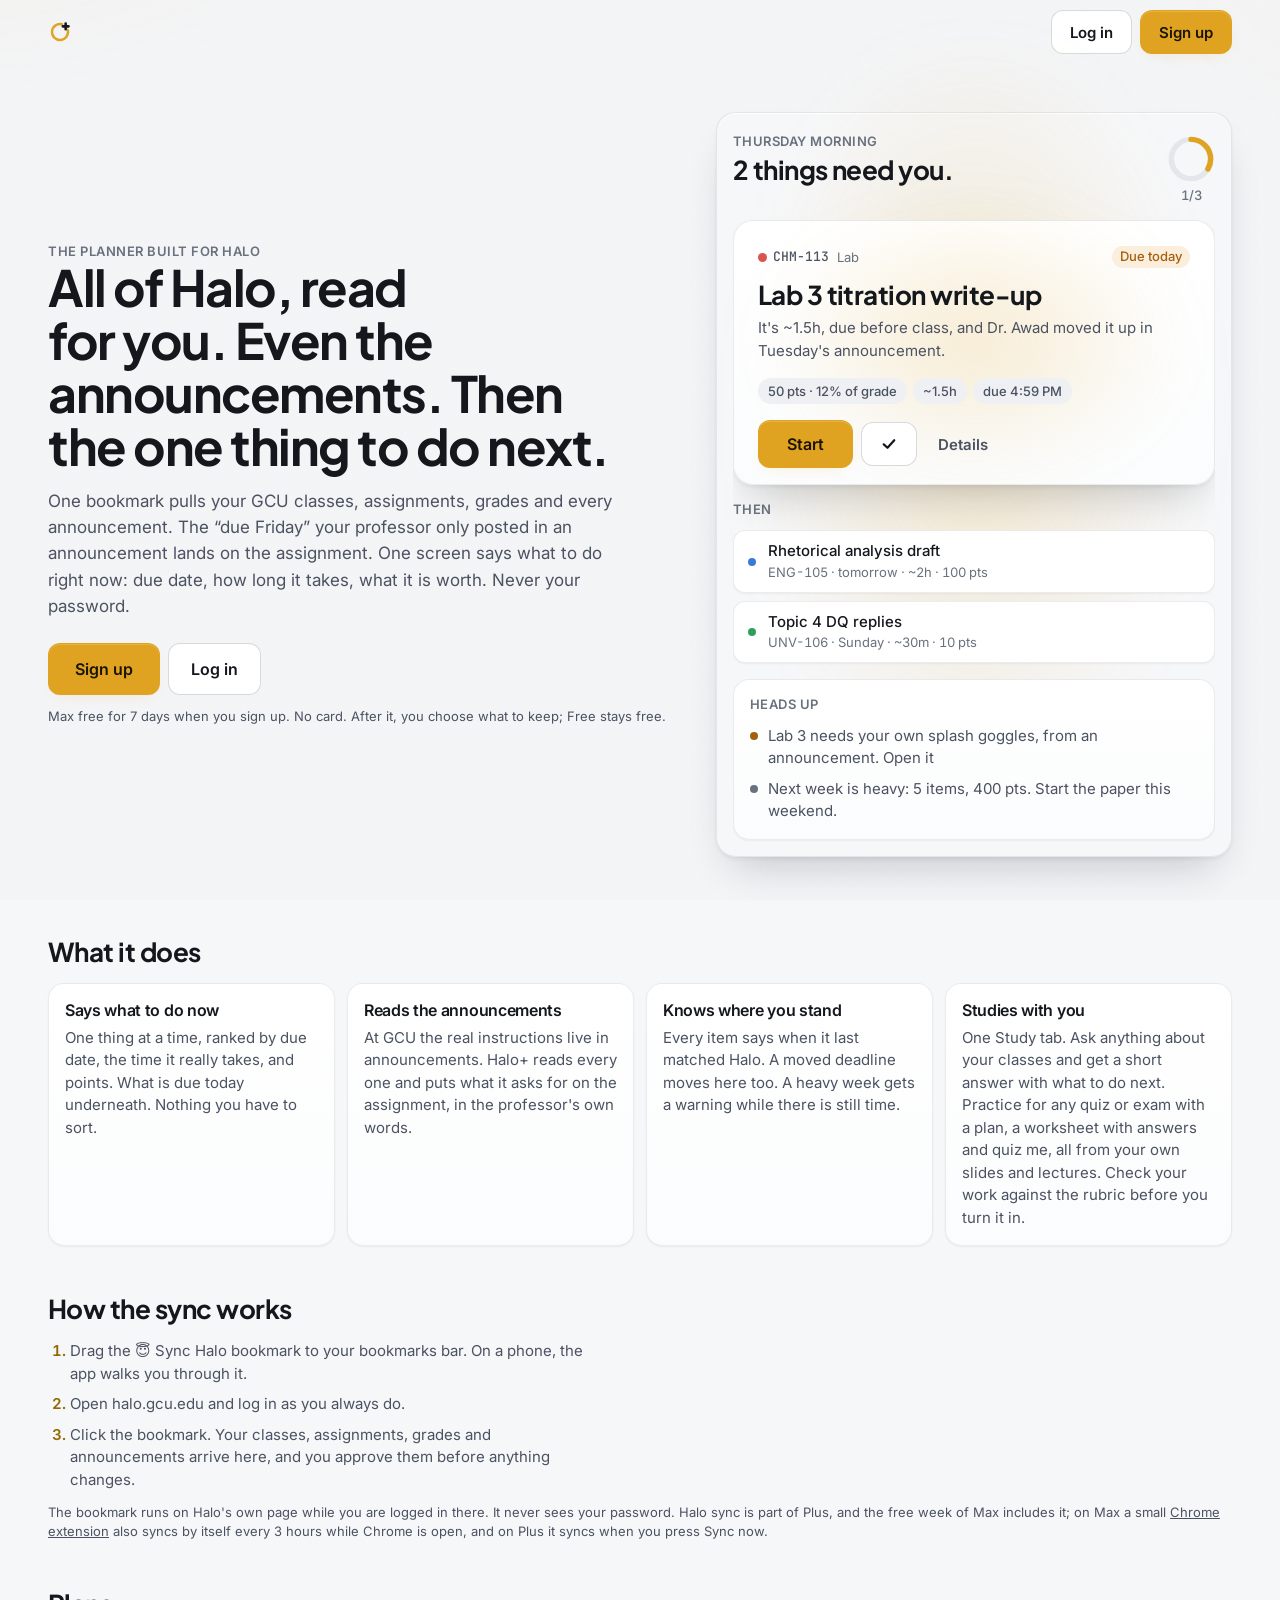
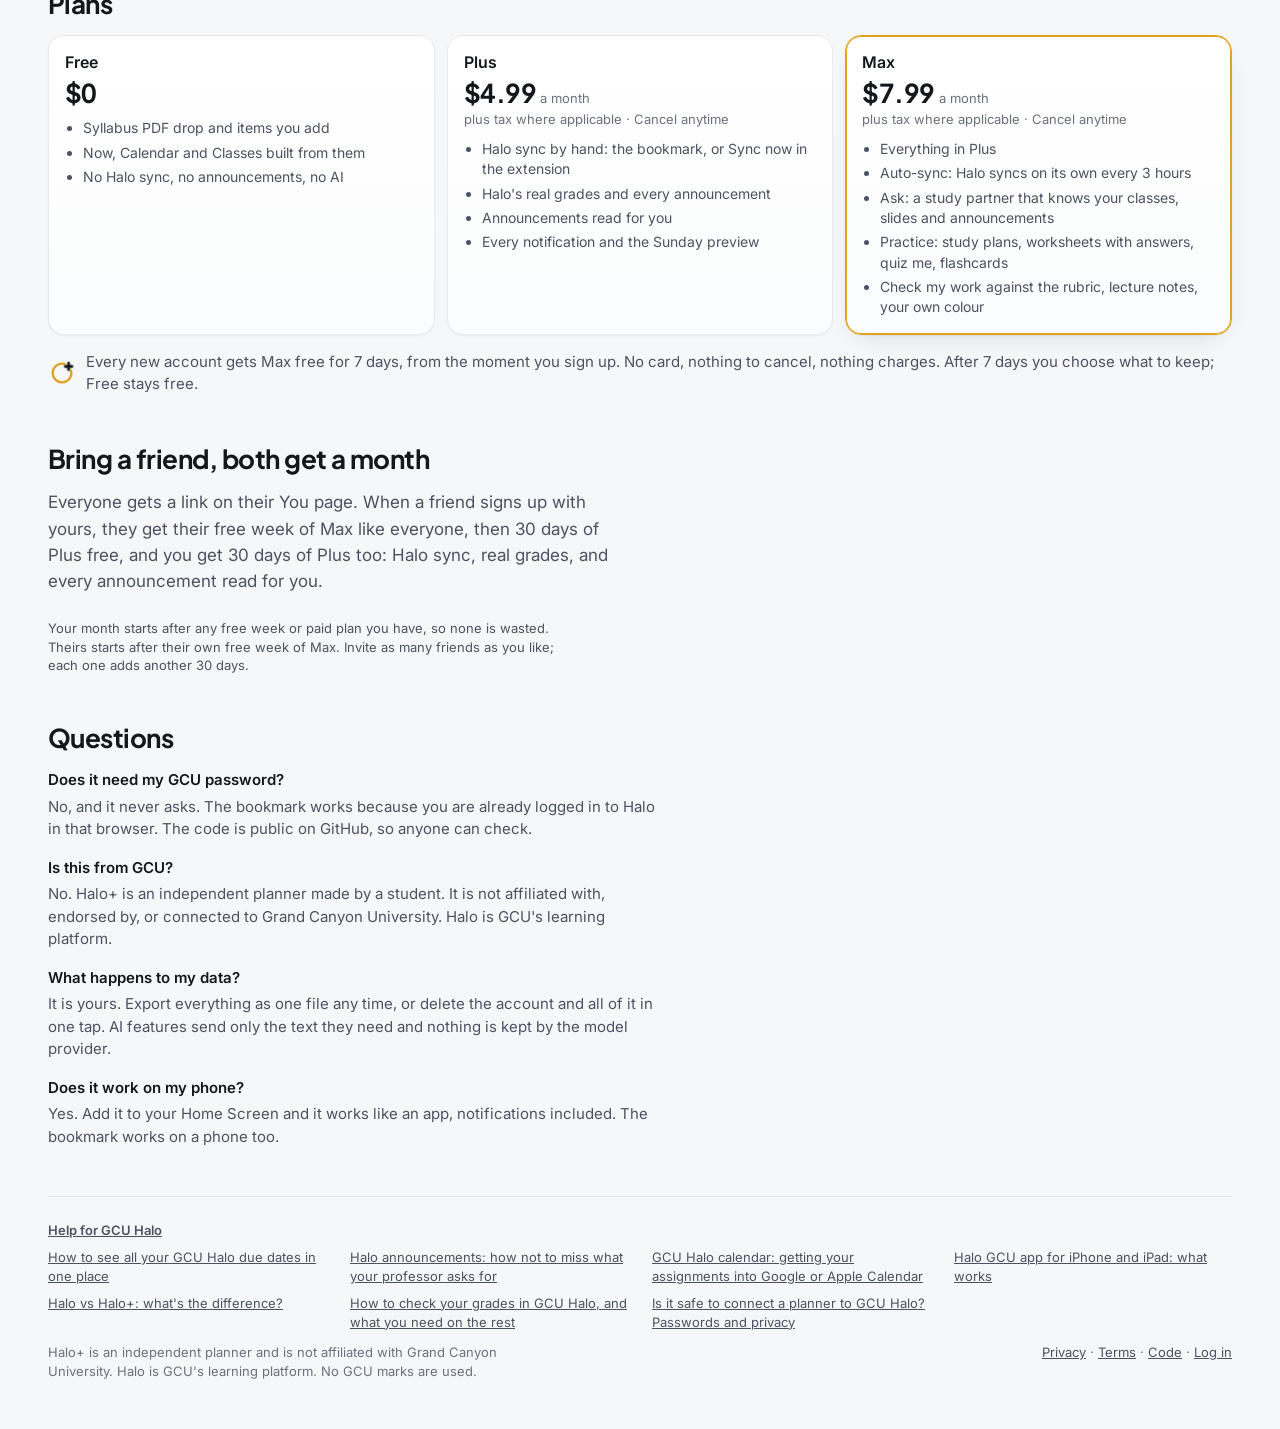
==== index.html @ 32e439f5 "Deploy 5afe367dadc03d776a25842f77aa2173684b974b" ====
<!doctype html>
<html lang="en">
  <head>
    <meta charset="UTF-8" />
    <meta name="viewport" content="width=device-width, initial-scale=1, viewport-fit=cover" />
    <meta name="theme-color" content="#f6f7f9" media="(prefers-color-scheme: light)" />
    <meta name="theme-color" content="#0b0d10" media="(prefers-color-scheme: dark)" />
    <link rel="manifest" href="./manifest.webmanifest" />
    <link rel="icon" href="./icon.svg" type="image/svg+xml" />
    <link rel="apple-touch-icon" href="./apple-touch-icon.png" />
    <meta name="apple-mobile-web-app-capable" content="yes" />
    <meta name="apple-mobile-web-app-status-bar-style" content="black-translucent" />
    <link rel="preconnect" href="https://fonts.googleapis.com" />
    <link rel="preconnect" href="https://fonts.gstatic.com" crossorigin />
    <!-- The font stylesheet loads without blocking the first paint: text shows in the system face, then swaps. -->
    <link
      href="https://fonts.googleapis.com/css2?family=Inter:wght@400;500;600;700&family=Plus+Jakarta+Sans:wght@600;700;800&family=JetBrains+Mono:wght@400;500&display=swap"
      rel="preload"
      as="style"
      onload="this.onload=null;this.rel='stylesheet'"
    />
    <noscript>
      <link
        href="https://fonts.googleapis.com/css2?family=Inter:wght@400;500;600;700&family=Plus+Jakarta+Sans:wght@600;700;800&family=JetBrains+Mono:wght@400;500&display=swap"
        rel="stylesheet"
      />
    </noscript>
    <title>Halo+: the planner built for Halo</title>
    <meta name="description" content="All of Halo, read for you, even the announcements. Your GCU classes, assignments, grades and every announcement on one screen that says what to do next. One bookmark syncs it. Never your password. Independent, not affiliated with GCU." />
    <link rel="canonical" href="https://haloplus.app/" />
    <!-- What a pasted link shows in a group chat, Discord, Reddit or a text: the promise and the picture. -->
    <meta property="og:type" content="website" />
    <meta property="og:site_name" content="Halo+" />
    <meta property="og:title" content="Halo+: the planner built for Halo" />
    <meta property="og:description" content="All of Halo, read for you, even the announcements. Your GCU classes, assignments, grades and every announcement on one screen that says what to do next. Never your password." />
    <meta property="og:url" content="https://haloplus.app/" />
    <meta property="og:image" content="https://haloplus.app/og.png" />
    <meta property="og:image:width" content="1200" />
    <meta property="og:image:height" content="630" />
    <meta property="og:image:alt" content="Halo+: All of Halo, read for you. Even the announcements. Then the one thing to do next." />
    <meta name="twitter:card" content="summary_large_image" />
    <meta name="twitter:title" content="Halo+: the planner built for Halo" />
    <meta name="twitter:description" content="All of Halo, read for you, even the announcements. One screen that says what to do next. Never your password." />
    <meta name="twitter:image" content="https://haloplus.app/og.png" />
    <script type="application/ld+json">
      {
        "@context": "https://schema.org",
        "@type": "SoftwareApplication",
        "name": "Halo+",
        "alternateName": "Halo Plus",
        "url": "https://haloplus.app/",
        "applicationCategory": "EducationalApplication",
        "operatingSystem": "Web",
        "description": "The planner built for Halo: your GCU classes, assignments, grades and every announcement on one screen that says what to do next. Independent, not affiliated with Grand Canyon University.",
        "image": "https://haloplus.app/og.png"
      }
    </script>
    <!-- The landing page's Questions, as structured data; src/landing/meta.test.ts keeps the two in step. -->
    <script type="application/ld+json">
      {
        "@context": "https://schema.org",
        "@type": "FAQPage",
        "mainEntity": [
          { "@type": "Question", "name": "Does it need my GCU password?", "acceptedAnswer": { "@type": "Answer", "text": "No, and it never asks. The bookmark works because you are already logged in to Halo in that browser. The code is public on GitHub, so anyone can check." } },
          { "@type": "Question", "name": "Is this from GCU?", "acceptedAnswer": { "@type": "Answer", "text": "No. Halo+ is an independent planner made by a student. It is not affiliated with, endorsed by, or connected to Grand Canyon University. Halo is GCU's learning platform." } },
          { "@type": "Question", "name": "What happens to my data?", "acceptedAnswer": { "@type": "Answer", "text": "It is yours. Export everything as one file any time, or delete the account and all of it in one tap. AI features send only the text they need and nothing is kept by the model provider." } },
          { "@type": "Question", "name": "Does it work on my phone?", "acceptedAnswer": { "@type": "Answer", "text": "Yes. Add it to your Home Screen and it works like an app, notifications included. The bookmark works on a phone too." } }
        ]
      }
    </script>
    <!-- The landing page is pre-rendered into #root for search engines and first paint (vite.config.ts). Anyone
         returning (signed in, local classes, or any #/ address) gets the app, so the pre-rendered page stays hidden for them. -->
    <script>
      try {
        var h = location.hash;
        var ls = window.localStorage, back = false;
        for (var i = 0; i < ls.length; i++) {
          var k = ls.key(i) || '';
          if (/^sb-[a-z0-9]+-auth-token$/.test(k) || (k === 'school-dashboard:v1' && /"courses":\[\{/.test(ls.getItem(k) || ''))) back = true;
        }
        if ((h && h !== '#' && h !== '#/') || back) document.documentElement.className += ' booting-app';
      } catch (e) {}
    </script>
    <style>
      .booting-app #root > .prerendered { visibility: hidden; }
    </style>
    <script type="module" crossorigin src="/assets/index-DUWem8K3.js"></script>
    <link rel="modulepreload" crossorigin href="/assets/rolldown-runtime-Dd_uD5pT.js">
    <link rel="modulepreload" crossorigin href="/assets/dates-CXeAMeb0.js">
    <link rel="modulepreload" crossorigin href="/assets/Icons-vLrCf3Al.js">
    <link rel="modulepreload" crossorigin href="/assets/normalize-MMvqBk0b.js">
    <link rel="modulepreload" crossorigin href="/assets/client-tWP1tpd_.js">
    <link rel="modulepreload" crossorigin href="/assets/announce-BzIuOsPz.js">
    <link rel="modulepreload" crossorigin href="/assets/support-HicqsXAL.js">
    <link rel="modulepreload" crossorigin href="/assets/db-BJv8AvUx.js">
    <link rel="modulepreload" crossorigin href="/assets/maxState-C3LoLQ7u.js">
    <link rel="modulepreload" crossorigin href="/assets/PlanWall-DPDUUzuf.js">
    <link rel="modulepreload" crossorigin href="/assets/context-Cqkp7joD.js">
    <link rel="modulepreload" crossorigin href="/assets/db-DY62_CO2.js">
    <link rel="modulepreload" crossorigin href="/assets/Requirements-CuxKuuSU.js">
    <link rel="modulepreload" crossorigin href="/assets/CourseChip-TDtsokNX.js">
    <link rel="modulepreload" crossorigin href="/assets/SegmentedControl-DYSfjyoi.js">
    <link rel="modulepreload" crossorigin href="/assets/heroFacts-BZmrFwo9.js">
    <link rel="modulepreload" crossorigin href="/assets/links-D_MUAJ8B.js">
    <link rel="modulepreload" crossorigin href="/assets/format-jIoCCz-g.js">
    <link rel="modulepreload" crossorigin href="/assets/search-CF4eLih1.js">
    <link rel="modulepreload" crossorigin href="/assets/concepts-BO8QrQMc.js">
    <link rel="modulepreload" crossorigin href="/assets/useCan-CDbSTWqN.js">
    <link rel="modulepreload" crossorigin href="/assets/upcoming-B-tWTX4E.js">
    <link rel="modulepreload" crossorigin href="/assets/client-EE8afhYD.js">
    <link rel="modulepreload" crossorigin href="/assets/WorkPanel-Crzcqozx.js">
    <link rel="modulepreload" crossorigin href="/assets/starter-CFTyAZIr.js">
    <link rel="modulepreload" crossorigin href="/assets/ItemDetail-Ba7iOY5p.js">
    <link rel="modulepreload" crossorigin href="/assets/HowYouSync-DuW8z3u-.js">
    <link rel="modulepreload" crossorigin href="/assets/SyncedLine-DufDOUhs.js">
    <link rel="modulepreload" crossorigin href="/assets/preload-helper-Czpn1I53.js">
    <link rel="modulepreload" crossorigin href="/assets/pdfText-Dd94il2O.js">
    <link rel="modulepreload" crossorigin href="/assets/pptx-FoGg_gbH.js">
    <link rel="modulepreload" crossorigin href="/assets/ingest-Bi7eeWTp.js">
    <link rel="modulepreload" crossorigin href="/assets/db-8SV_1kDr.js">
    <link rel="modulepreload" crossorigin href="/assets/run-Tt_ijA90.js">
    <link rel="stylesheet" crossorigin href="/assets/index-BXbjhIs4.css">
  </head>
  <body>
    <div id="root"><div class="prerendered"><div class="landing"><header class="landing-head"><a class="brand" href="#/" aria-label="Halo+"><span class="brand-mark" aria-hidden="true"><svg viewBox="0 0 24 24" fill="none" aria-hidden="true" data-icon="" width="24" height="24"><path d="M19.73 9.93A8 8 0 1 1 14.07 4.27" stroke="var(--accent)" stroke-width="2.4" stroke-linecap="round"></path><path d="M17.66 3.5v5.7M14.8 6.35h5.7" stroke="currentColor" stroke-width="2.6" stroke-linecap="round"></path></svg></span><span class="brand-text">Halo+</span></a><nav class="landing-nav" aria-label="Account"><a class="btn" href="#/login">Log in</a><a class="btn primary" href="#/start">Sign up</a></nav></header><section class="landing-hero" aria-label="What Halo+ is"><div class="landing-copy"><p class="eyebrow">The planner built for Halo</p><h1 class="landing-title">All of Halo, read for you. Even the announcements. Then the one thing to do next.</h1><p class="landing-lede">One bookmark pulls your GCU classes, assignments, grades and every announcement. The “due Friday” your professor only posted in an announcement lands on the assignment. One screen says what to do right now: due date, how long it takes, what it is worth. Never your password.</p><div class="landing-cta"><a class="btn primary" href="#/start">Sign up</a><a class="btn" href="#/login">Log in</a></div><p class="hint">Max free for 7 days when you sign up. No card. After it, you choose what to keep; Free stays free.</p></div><div class="landing-mock" aria-label="What the app looks like" role="img"><div class="now"><header class="now-head"><div><p class="eyebrow">Thursday morning</p><h2 class="now-title">2 things need you.</h2></div><div class="now-ring" aria-hidden="true"><svg data-viz="" class="ring" viewBox="0 0 44 44" width="48" height="48" data-done="false"><circle class="ring-track" cx="22" cy="22" r="18"></circle><circle class="ring-fill" cx="22" cy="22" r="18" stroke-dasharray="113.1" stroke-dashoffset="75.4"></circle></svg><span class="now-ring-label">1/3</span></div></header><section class="hero" data-state="work" style="--course:#d9534f"><div class="hero-top"><span class="hero-eyebrow"><span class="chip" style="--course:#d9534f"><span class="dot"></span>CHM-113</span><span class="hero-kind">Lab</span></span><span class="pill" data-tone="soon">Due today</span></div><h2 class="hero-title">Lab 3 titration write-up</h2><p class="hero-why">It&#x27;s ~1.5h, due before class, and Dr. Awad moved it up in Tuesday&#x27;s announcement.</p><p class="hero-meta"><span class="pill">50 pts · 12% of grade</span><span class="pill">~1.5h</span><span class="pill">due 4:59 PM</span></p><div class="hero-actions"><span class="btn primary">Start</span><span class="btn" aria-hidden="true"><svg viewBox="0 0 24 24" fill="none" stroke="currentColor" stroke-width="3" stroke-linecap="round" stroke-linejoin="round" aria-hidden="true" data-icon="" width="14" height="14"><path d="M5 12.5 10 17 19 7"></path></svg></span><span class="btn quiet">Details</span></div></section><section class="then"><h3 class="section-title">Then</h3><ul class="item-list"><li><span class="row" style="--course:#3a7bd5"><span class="dot" aria-hidden="true"></span><span class="row-body"><span class="row-title">Rhetorical analysis draft</span><span class="row-meta">ENG-105 · tomorrow · ~2h · 100 pts</span></span></span></li><li><span class="row" style="--course:#2f9e5b"><span class="dot" aria-hidden="true"></span><span class="row-body"><span class="row-title">Topic 4 DQ replies</span><span class="row-meta">UNV-106 · Sunday · ~30m · 10 pts</span></span></span></li></ul></section><aside class="now-side"><section class="card headsup"><h3 class="section-title">Heads up</h3><ul class="headsup-list"><li class="headsup-line" data-tone="soon"><span class="headsup-dot" aria-hidden="true"></span><span class="headsup-text">Lab 3 needs your own splash goggles, from an announcement. Open it</span></li><li class="headsup-line"><span class="headsup-dot" aria-hidden="true"></span><span class="headsup-text">Next week is heavy: 5 items, 400 pts. Start the paper this weekend.</span></li></ul></section></aside></div></div></section><section class="landing-section" aria-label="What it does"><h2 class="landing-h2">What it does</h2><div class="landing-grid"><article class="card landing-feature"><h3>Says what to do now</h3><p>One thing at a time, ranked by due date, the time it really takes, and points. What is due today underneath. Nothing you have to sort.</p></article><article class="card landing-feature"><h3>Reads the announcements</h3><p>At GCU the real instructions live in announcements. Halo+ reads every one and puts what it asks for on the assignment, in the professor&#x27;s own words.</p></article><article class="card landing-feature"><h3>Knows where you stand</h3><p>Every item says when it last matched Halo. A moved deadline moves here too. A heavy week gets a warning while there is still time.</p></article><article class="card landing-feature"><h3>Studies with you</h3><p>One Study tab. Ask anything about your classes and get a short answer with what to do next. Practice for any quiz or exam with a plan, a worksheet with answers and quiz me, all from your own slides and lectures. Check your work against the rubric before you turn it in.</p></article></div></section><section class="landing-section" aria-label="How the sync works"><h2 class="landing-h2">How the sync works</h2><ol class="landing-steps"><li>Drag the 😇 Sync Halo bookmark to your bookmarks bar. On a phone, the app walks you through it.</li><li>Open halo.gcu.edu and log in as you always do.</li><li>Click the bookmark. Your classes, assignments, grades and announcements arrive here, and you approve them before anything changes.</li></ol><p class="hint">The bookmark runs on Halo&#x27;s own page while you are logged in there. It never sees your password. Halo sync is part of Plus, and the free week of Max includes it; on Max a small <a href="https://chromewebstore.google.com/detail/halo+/dookepepmkkakmepjabldmgfmfhfcmnn" target="_blank" rel="noopener">Chrome extension</a> also syncs by itself every 3 hours while Chrome is open, and on Plus it syncs when you press Sync now.</p></section><section class="landing-section" aria-label="Plans"><h2 class="landing-h2">Plans</h2><div class="landing-plans"><article class="card landing-plan" data-tier="free"><p class="landing-plan-name">Free</p><p class="landing-plan-price">$0</p><ul><li>Syllabus PDF drop and items you add</li><li>Now, Calendar and Classes built from them</li><li>No Halo sync, no announcements, no AI</li></ul></article><article class="card landing-plan" data-tier="plus"><p class="landing-plan-name">Plus</p><p class="landing-plan-price">$4.99<small> a month</small><span class="landing-plan-terms">plus tax where applicable · Cancel anytime</span></p><ul><li>Halo sync by hand: the bookmark, or Sync now in the extension</li><li>Halo&#x27;s real grades and every announcement</li><li>Announcements read for you</li><li>Every notification and the Sunday preview</li></ul></article><article class="card landing-plan" data-tier="max"><p class="landing-plan-name">Max</p><p class="landing-plan-price">$7.99<small> a month</small><span class="landing-plan-terms">plus tax where applicable · Cancel anytime</span></p><ul><li>Everything in Plus</li><li>Auto-sync: Halo syncs on its own every 3 hours</li><li>Ask: a study partner that knows your classes, slides and announcements</li><li>Practice: study plans, worksheets with answers, quiz me, flashcards</li><li>Check my work against the rubric, lecture notes, your own colour</li></ul></article></div><p class="landing-trial"><svg data-viz="" class="halo-draw" viewBox="0 0 24 24" width="28" height="28" fill="none" aria-hidden="true"><path class="halo-draw-ring" d="M19.73 9.93A8 8 0 1 1 14.07 4.27" stroke="var(--accent)" stroke-width="2" stroke-linecap="round" pathLength="1"></path><path class="halo-draw-plus" d="M17.66 3.5v5.7M14.8 6.35h5.7" stroke="currentColor" stroke-width="2.4" stroke-linecap="round"></path></svg><span>Every new account gets Max free for 7 days, from the moment you sign up. No card, nothing to cancel, nothing charges. After 7 days you choose what to keep; Free stays free.</span></p></section><section class="landing-section landing-invite" aria-label="Bring a friend"><h2 class="landing-h2">Bring a friend, both get a month</h2><p class="landing-lede">Everyone gets a link on their You page. When a friend signs up with yours, they get their free week of Max like everyone, then 30 days of Plus free, and you get 30 days of Plus too: Halo sync, real grades, and every announcement read for you.</p><p class="hint">Your month starts after any free week or paid plan you have, so none is wasted. Theirs starts after their own free week of Max. Invite as many friends as you like; each one adds another 30 days.</p></section><section class="landing-section landing-faq" aria-label="Questions"><h2 class="landing-h2">Questions</h2><dl><dt>Does it need my GCU password?</dt><dd>No, and it never asks. The bookmark works because you are already logged in to Halo in that browser. The code is public on GitHub, so anyone can check.</dd><dt>Is this from GCU?</dt><dd>No. Halo+ is an independent planner made by a student. It is not affiliated with, endorsed by, or connected to Grand Canyon University. Halo is GCU&#x27;s learning platform.</dd><dt>What happens to my data?</dt><dd>It is yours. Export everything as one file any time, or delete the account and all of it in one tap. AI features send only the text they need and nothing is kept by the model provider.</dd><dt>Does it work on my phone?</dt><dd>Yes. Add it to your Home Screen and it works like an app, notifications included. The bookmark works on a phone too.</dd></dl></section><footer class="landing-foot"><nav class="landing-help" aria-label="Help for GCU Halo"><p class="landing-help-title"><a href="./help/">Help for GCU Halo</a></p><ul><li><a href="./help/gcu-halo-due-dates/">How to see all your GCU Halo due dates in one place</a></li><li><a href="./help/halo-announcements/">Halo announcements: how not to miss what your professor asks for</a></li><li><a href="./help/halo-calendar-export/">GCU Halo calendar: getting your assignments into Google or Apple Calendar</a></li><li><a href="./help/halo-app-iphone-ipad/">Halo GCU app for iPhone and iPad: what works</a></li><li><a href="./help/halo-vs-halo-plus/">Halo vs Halo+: what&#x27;s the difference?</a></li><li><a href="./help/halo-grades/">How to check your grades in GCU Halo, and what you need on the rest</a></li><li><a href="./help/is-halo-plus-safe/">Is it safe to connect a planner to GCU Halo? Passwords and privacy</a></li></ul></nav><p>Halo+ is an independent planner and is not affiliated with Grand Canyon University. Halo is GCU&#x27;s learning platform. No GCU marks are used.</p><nav><a href="./privacy.html">Privacy</a> · <a href="./terms.html">Terms</a> · <a href="https://github.com/richardsgeorger-collab/school-dashboard" rel="noopener">Code</a> · <a href="#/login">Log in</a></nav></footer></div></div></div>
  </body>
</html>
---- assets/index-BXbjhIs4.css ----
:root{--lightningcss-light:initial;--lightningcss-dark: ;color-scheme:light;--font-body:"Inter", -apple-system, BlinkMacSystemFont, "SF Pro Text", "Segoe UI", system-ui, sans-serif;--font-display:"Plus Jakarta Sans", "Inter", -apple-system, system-ui, sans-serif;--font-mono:"JetBrains Mono", ui-monospace, "SF Mono", Menlo, monospace;--t-display:700 34px/1.1 var(--font-display);--t-title:700 26px/1.15 var(--font-display);--t-heading:600 16px/1.3 var(--font-body);--t-body:400 15px/1.5 var(--font-body);--t-small:400 13px/1.45 var(--font-body);--t-micro:500 13px/1.3 var(--font-body);--track-tight:-.02em;--track-caps:.04em;--s-1:4px;--s-2:8px;--s-3:12px;--s-4:16px;--s-5:24px;--s-6:32px;--s-7:48px;--gutter:20px;--content-max:1440px;--wide-max:1440px;--prose-max:68ch;--tap:44px;--nav-h:56px;--bg:#f6f7f9;--surface:#fff;--surface-2:#eef0f3;--surface-3:#e3e6eb;--line:#10141c14;--line-strong:#10141c29;--ink:#14171c;--ink-2:#4b5261;--ink-3:#69717f;--accent:#dfa321;--accent-ink:#1b1400;--accent-text:#946800;--accent-soft:#fbf1d3;--ok:#2a7549;--ok-soft:#e3f1e7;--warn:#a4600d;--warn-soft:#fbeedc;--danger:#c73a31;--danger-soft:#fbe6e4;--halo:#f2b84b;--halo-soft:#fbf1d3;--halo-ink:#5c4200;--page-blobs:radial-gradient(50% 42% at 10% -4%, #dfa32114, transparent 62%), radial-gradient(42% 38% at 100% 8%, #dfa3210d, transparent 60%);--grain:.035;--grain-blend:multiply;--card-bg:linear-gradient(180deg, #fff, #fbfcfd);--card-edge:#ffffffe6;--glow:#dfa32133;--r-sm:10px;--r-md:12px;--r-lg:16px;--r-xl:20px;--r-pill:999px;--shadow-1:0 1px 2px #10141c0d;--shadow-2:0 1px 2px #10141c0d, 0 10px 28px -14px #10141c2e;--shadow-3:0 2px 4px #10141c0f, 0 22px 44px -18px #10141c3d;--sheet-shadow:0 -8px 40px -8px #10141c47;--ease:cubic-bezier(.2, .8, .2, 1);--dur-1:.15s;--dur-2:.24s;--dur-3:.42s;--hi:var(--halo);--hi-soft:var(--halo-soft);--hi-ink:var(--halo-ink);--overdue:var(--danger);--overdue-soft:var(--danger-soft);--risk:var(--warn);--risk-soft:var(--warn-soft);--soon:var(--accent);--soon-soft:var(--accent-soft);--shadow:var(--shadow-2);--hatch:repeating-linear-gradient(135deg, transparent 0 3px, #10141c38 3px 5px)}:root[data-theme=dark]{--lightningcss-light: ;--lightningcss-dark:initial;color-scheme:dark;--bg:#0b0d10;--surface:#15181c;--surface-2:#1c2025;--surface-3:#262b31;--line:#ffffff14;--line-strong:#ffffff29;--ink:#f2f4f7;--ink-2:#a9b0bc;--ink-3:#8a919d;--accent:#f2b84b;--accent-ink:#1b1400;--accent-text:#f2b84b;--accent-soft:#f2b84b24;--ok:#6fcf97;--ok-soft:#6fcf971f;--warn:#f0b458;--warn-soft:#f0b45824;--danger:#f27c6d;--danger-soft:#f27c6d24;--halo:#ffd27a;--halo-soft:#f2b84b24;--halo-ink:#ffe3a0;--page-blobs:radial-gradient(50% 42% at 10% -4%, #f2b84b14, transparent 62%), radial-gradient(42% 38% at 100% 8%, #f2b84b0d, transparent 60%);--grain:.05;--grain-blend:overlay;--card-bg:linear-gradient(180deg, #ffffff09, #ffffff03), #15181c;--card-edge:#ffffff0f;--glow:#f2b84b3d;--shadow-1:0 1px 2px #00000073;--shadow-2:0 1px 2px #00000073, 0 10px 28px -14px #000000b3;--shadow-3:0 2px 4px #00000080, 0 22px 44px -18px #000c;--sheet-shadow:0 -8px 40px -8px #000000b3;--hatch:repeating-linear-gradient(135deg, transparent 0 3px, #f2f4f747 3px 5px)}@media (prefers-reduced-motion:reduce){:root{--dur-1:0s;--dur-2:0s;--dur-3:0s}}*,:before,:after{box-sizing:border-box}html{background:var(--bg);-webkit-text-size-adjust:100%}body{font-family:var(--font-body);color:var(--ink);background:var(--bg);margin:0;font-size:15px;line-height:1.45;overflow-x:hidden}h1,h2,h3{font-family:var(--font-display);letter-spacing:-.01em;margin:0}p{margin:0}button,input,select,textarea{font:inherit;color:inherit}button{cursor:pointer;background:0 0;border:0;padding:0}.mono{font-family:var(--font-mono);font-variant-numeric:tabular-nums}.visually-hidden{clip:rect(0 0 0 0);white-space:nowrap;width:1px;height:1px;position:absolute;overflow:hidden}.app{flex-direction:column;min-height:100dvh;display:flex}.topbar{z-index:20;background:var(--bg);border-bottom:1px solid var(--line);position:sticky;top:0}.topbar-inner{max-width:var(--content-max);padding:var(--s-3) var(--s-4);align-items:center;gap:var(--s-4);margin:0 auto;display:flex}.brand{font-family:var(--font-display);letter-spacing:-.02em;align-items:center;gap:var(--s-2);font-size:18px;font-weight:800;display:flex}.brand-mark{background:var(--ink);width:22px;height:22px;color:var(--hi);border-radius:5px;place-items:center;font-size:13px;font-weight:800;display:grid}.topbar-date{color:var(--ink-2);margin-left:auto;font-size:13px}.sync-dot{background:var(--ink-3);width:8px;height:8px;margin-left:var(--s-2);border-radius:50%;display:inline-block}.sync-dot[data-status=synced]{background:var(--ok)}.sync-dot[data-status=syncing]{background:var(--soon);animation:1s ease-in-out infinite pulse}.sync-dot[data-status=error]{background:var(--overdue)}.sync-dot[data-status=signed_out]{background:var(--risk)}@keyframes pulse{50%{opacity:.35}}.nav-top{gap:var(--s-1);display:none}.nav-link{min-height:36px;padding:0 var(--s-3);border-radius:var(--r-md);color:var(--ink-2);align-items:center;gap:6px;font-weight:500;text-decoration:none;display:inline-flex}.nav-link:hover{background:var(--surface-2)}.nav-link[aria-current=page]{color:var(--ink);background:var(--surface-2)}.main{width:100%;min-width:0;max-width:var(--content-max);padding:var(--s-4) var(--s-4) calc(var(--nav-h) + var(--s-6) + env(safe-area-inset-bottom));flex:1;margin:0 auto}.nav-bottom{z-index:20;height:calc(var(--nav-h) + env(safe-area-inset-bottom));padding-bottom:env(safe-area-inset-bottom);background:var(--surface);border-top:1px solid var(--line);grid-template-columns:repeat(6,minmax(0,1fr));display:grid;position:fixed;bottom:0;left:0;right:0}.topbar-gear{width:36px;height:36px;color:var(--ink-2);vertical-align:middle;border-radius:50%;place-items:center;margin-left:6px;display:inline-grid;position:relative}.topbar-gear:hover{background:var(--surface-2)}.topbar-gear .sync-dot{margin:0;position:absolute;top:4px;right:4px}.nav-bottom .nav-link{min-height:var(--nav-h);border-radius:0;flex-direction:column;justify-content:center;gap:2px;min-width:0;padding:0 2px;font-size:11px}.nav-bottom .nav-label{text-overflow:ellipsis;white-space:nowrap;max-width:100%;overflow:hidden}@media (max-width:359px){.nav-bottom .nav-link{font-size:10px}}.nav-bottom .nav-link[aria-current=page]{color:var(--ink);background:0 0}.nav-bottom .nav-link[aria-current=page] svg{color:var(--ink)}.nav-link svg{width:22px;height:22px;color:var(--ink-3)}@media (min-width:1100px){.nav-top{display:flex}.nav-bottom{display:none}}@media (min-width:1100px) and (max-width:1280px){.brand-text{display:none}.nav-top .nav-link{padding:0 10px}}@media (min-width:768px){.main{padding:var(--s-5) var(--s-5) var(--s-7)}}.page-title{letter-spacing:-.03em;font-size:32px;font-weight:800;line-height:1.05}.section-title{text-transform:uppercase;letter-spacing:.08em;color:var(--ink-2);align-items:baseline;gap:var(--s-2);font-size:13px;font-weight:600;display:flex}.section-title .count{font-family:var(--font-mono);color:var(--ink-3);font-weight:500}.section{margin-top:28px}.card{background:var(--surface);border:1px solid var(--line);border-radius:var(--r-lg);padding:var(--s-4)}.chip{font-family:var(--font-mono);color:var(--ink-2);white-space:nowrap;align-items:center;gap:6px;font-size:12px;display:inline-flex}.chip .dot{background:var(--course,var(--ink-3));border-radius:2px;flex:none;width:9px;height:9px}.badge{letter-spacing:.02em;white-space:nowrap;border-radius:999px;align-items:center;gap:4px;padding:3px 8px;font-size:11px;font-weight:600;display:inline-flex}.badge[data-risk=overdue]{background:var(--overdue-soft);color:var(--overdue)}.badge[data-risk=at_risk]{background:var(--risk-soft);color:var(--risk)}.badge[data-risk=due_soon]{background:var(--soon-soft);color:var(--accent-text)}.badge[data-risk=start_today]{background:var(--hi);color:var(--hi-ink)}.badge[data-risk=done]{background:var(--ok-soft);color:var(--ok)}.flag{font-family:var(--font-mono);border:1px solid var(--line-strong);color:var(--ink-2);border-radius:4px;padding:1px 6px;font-size:11px}.btn{min-height:40px;padding:0 var(--s-4);border-radius:var(--r-md);border:1px solid var(--line-strong);background:var(--surface);white-space:nowrap;justify-content:center;align-items:center;gap:6px;font-weight:500;display:inline-flex}.btn.primary:hover{opacity:.9}.btn.danger{color:var(--overdue);border-color:color-mix(in srgb, var(--overdue) 40%, var(--line))}.btn.small{min-height:32px;padding:0 var(--s-3);font-size:13px}.btn:disabled{opacity:.5;cursor:not-allowed}.segmented button{min-height:34px;padding:0 var(--s-3);color:var(--ink-2);border-radius:8px;font-size:13px;font-weight:500}.segmented button[aria-pressed=true]{background:var(--surface);color:var(--ink);box-shadow:var(--shadow)}.field>span{color:var(--ink-2);font-size:12px;font-weight:600}.field input,.field select,.field textarea{min-height:var(--tap);border:1px solid var(--line-strong);border-radius:var(--r-md);background:var(--surface);width:100%;padding:8px 10px}.field textarea{resize:vertical;min-height:80px}.hint{color:var(--ink-3);font-size:12px}.item-list{flex-direction:column;gap:6px;margin:0;padding:0;list-style:none;display:flex}.item-row{grid-template-columns:var(--tap) minmax(0, 1fr) auto;background:var(--surface);border:1px solid var(--line);border-left:4px solid var(--course,var(--ink-3));border-radius:var(--r-md);min-height:56px;padding-right:var(--s-3);align-items:center;gap:4px;transition:opacity .2s;display:grid}.item-row[data-done=true] .item-title{text-decoration:line-through}.check{width:var(--tap);height:var(--tap);place-items:center;display:grid}.check span{border:2px solid var(--line-strong);width:22px;height:22px;color:var(--bg);border-radius:50%;place-items:center;transition:background .15s,border-color .15s;display:grid}.item-main{text-align:left;flex-direction:column;gap:2px;min-width:0;padding:8px 4px 8px 0;display:flex}.item-title{text-overflow:ellipsis;white-space:nowrap;font-weight:600;overflow:hidden}.item-sub{color:var(--ink-3);text-overflow:ellipsis;white-space:nowrap;font-size:12px;overflow:hidden}.item-row[data-state=overdue]{border-left-color:var(--overdue)}.item-row[data-state=today]{box-shadow:inset 0 0 0 1px var(--hi)}.item-row[data-compact=true]{min-height:50px}.item-meta{font-family:var(--font-mono);color:var(--ink-3);flex-wrap:wrap;align-items:center;gap:2px 8px;font-size:12px;display:flex}.dash-grid{gap:var(--s-5);grid-template-columns:minmax(0,1fr);display:grid}@media (min-width:900px){.dash-grid{grid-template-columns:minmax(0,5fr) minmax(0,6fr);align-items:start}}.status-strip{gap:var(--s-2);margin-top:var(--s-3);flex-wrap:wrap;display:flex}.status-pill{border:1px solid var(--line);background:var(--surface);border-radius:999px;align-items:center;gap:6px;min-height:34px;padding:0 12px;font-size:13px;font-weight:500;display:inline-flex}.status-pill b{font-family:var(--font-mono);font-weight:500}.status-pill[data-risk=overdue]{border-color:var(--overdue);color:var(--overdue)}.status-pill[data-risk=at_risk]{border-color:var(--risk);color:var(--risk)}.status-pill[data-risk=start_today]{background:var(--hi);border-color:var(--hi);color:var(--hi-ink)}.status-pill[data-risk=overdue]{background:var(--overdue);color:#fff}.status-pill[data-risk=due_soon]{border-color:var(--accent-text);color:var(--accent-text)}.ledger{--ledger-h:132px}.ledger-head{margin-bottom:var(--s-3);justify-content:space-between;align-items:baseline;display:flex}.ledger-total{font-family:var(--font-mono);color:var(--ink-2);font-size:13px}.ledger-total b{color:var(--ink);font-weight:500}.ledger-total[data-over=true] b{color:var(--overdue)}.ledger-cols{grid-template-columns:repeat(7,minmax(0,1fr));align-items:end;gap:6px;display:grid}.ledger-col{border-radius:var(--r-md);flex-direction:column;align-items:stretch;gap:6px;padding:6px 4px 4px;display:flex}.ledger-col[data-today=true]{background:var(--hi-soft)}.ledger-bar{height:var(--ledger-h);border-bottom:1px solid var(--line-strong);flex-direction:column-reverse;display:flex;position:relative}.ledger-cap{border-top:2px dashed var(--line-strong);pointer-events:none;position:absolute;left:-2px;right:-2px}.ledger-seg{background:var(--course);border-radius:2px;min-height:2px;margin-top:2px;transition:height .4s cubic-bezier(.2,.8,.2,1)}.ledger-seg[data-over=true]{background-image:var(--hatch)}.ledger-day{text-align:center;font-family:var(--font-mono);color:var(--ink-3);font-size:11px;line-height:1.2}.ledger-day b{color:var(--ink);font-size:12px;font-weight:500;display:block}.ledger-hours{text-align:center;font-family:var(--font-mono);color:var(--ink-2);font-size:11px}.ledger-legend{margin-top:var(--s-3);flex-wrap:wrap;gap:4px 12px;display:flex}.course-load{grid-template-columns:auto 1fr auto;align-items:center;gap:6px 10px;font-size:13px;display:grid}.course-load .bar{background:var(--surface-2);border-radius:4px;height:8px;overflow:hidden}.course-load .bar>span{background:var(--course);border-radius:4px;height:100%;display:block}.day-group{margin-top:var(--s-3)}.day-group-head{font-family:var(--font-mono);color:var(--ink-2);align-items:baseline;gap:8px;margin-bottom:6px;font-size:12px;display:flex}.day-group-head[data-today=true] b{background:var(--hi);color:var(--hi-ink);border-radius:4px;padding:0 6px}.empty{padding:var(--s-4);border:1px dashed var(--line-strong);border-radius:var(--r-md);color:var(--ink-3);text-align:center;font-size:14px}.modal-backdrop{z-index:40;background:#00000073;justify-content:center;align-items:flex-end;display:flex;position:fixed;inset:0}.modal{background:var(--surface);border-radius:var(--r-lg) var(--r-lg) 0 0;width:100%;max-height:92dvh;box-shadow:var(--sheet-shadow);padding:var(--s-4) var(--s-4) calc(var(--s-5) + env(safe-area-inset-bottom));animation:.22s cubic-bezier(.2,.8,.2,1) sheet-up;overflow:auto}.modal-head{align-items:center;gap:var(--s-3);margin-bottom:var(--s-4);display:flex}.modal-head h2{flex:1;min-width:0;font-size:20px}.modal-close{width:40px;height:40px;color:var(--ink-2);border-radius:50%;place-items:center;display:grid}.modal-close:hover{background:var(--surface-2)}.modal-body{gap:var(--s-3);flex-direction:column;display:flex}.modal-actions{gap:var(--s-2);margin-top:var(--s-4);flex-wrap:wrap;display:flex}.modal-actions .spacer{flex:1}@media (min-width:640px){.modal-backdrop{padding:var(--s-5);align-items:center}.modal{border-radius:var(--r-lg);max-width:560px;animation:.18s fade-in}}@keyframes sheet-up{0%{opacity:0;transform:translateY(24px)}to{opacity:1;transform:none}}@keyframes fade-in{0%{opacity:0}to{opacity:1}}@media (prefers-reduced-motion:reduce){*,:before,:after{transition:none!important;animation:none!important}}.cal-toolbar{align-items:center;gap:var(--s-3);flex-wrap:wrap;display:flex}.cal-title{flex:1;min-width:0;font-size:22px}@media (min-width:640px){.cal-title{font-size:26px}}.cal-nav{gap:4px;display:flex}.cal-nav .btn{min-width:40px;font-size:18px}.cal-nav .btn:nth-child(2){font-size:13px}.cal-controls{gap:var(--s-3);margin-top:var(--s-3);flex-wrap:wrap;align-items:center;display:flex}.cal-body{margin-top:var(--s-4)}.filter-chip{border:1px solid var(--line);background:var(--surface);min-height:34px;font-family:var(--font-mono);color:var(--ink-3);border-radius:999px;align-items:center;gap:6px;padding:0 10px;font-size:12px;display:inline-flex}.filter-chip .dot{background:var(--line-strong);border-radius:2px;width:9px;height:9px}.filter-chip[aria-pressed=true]{color:var(--ink);border-color:var(--course)}.filter-chip[aria-pressed=true] .dot{background:var(--course)}.month-head{font-family:var(--font-mono);color:var(--ink-3);text-align:center;grid-template-columns:repeat(7,minmax(0,1fr));gap:6px;margin-bottom:6px;font-size:11px;display:grid}.month-grid{grid-template-columns:repeat(7,minmax(0,1fr));gap:6px;display:grid}.month-cell{background:var(--surface);border:1px solid var(--line);border-radius:var(--r-md);text-align:left;flex-direction:column;align-items:stretch;gap:5px;min-width:0;min-height:64px;padding:6px;display:flex;position:relative}.month-cell:hover{border-color:var(--line-strong)}.month-cell[data-other=true]{color:var(--ink-3);background:0 0;border-color:#0000}.month-cell[data-level="1"]{background:color-mix(in srgb, var(--risk) 5%, var(--surface))}.month-cell[data-level="3"]{background:color-mix(in srgb, var(--risk) 19%, var(--surface));border-color:color-mix(in srgb, var(--risk) 40%, var(--line))}.month-cell[data-level="4"]{background:color-mix(in srgb, var(--overdue) 22%, var(--surface));border-color:color-mix(in srgb, var(--overdue) 45%, var(--line))}.month-count[data-big=true]{box-shadow:0 0 0 1.5px var(--hi)}.month-big{background:var(--hi);border-radius:50%;align-self:flex-start;width:8px;height:8px}.month-cell[data-marker=overdue]:after,.month-cell[data-marker=today]:after{content:"";background:var(--overdue);border-radius:50%;width:8px;height:8px;position:absolute;top:6px;right:6px}.month-cell[data-marker=today]:after{background:var(--hi);border:1px solid var(--hi-ink)}.month-grid[data-wide=true] .month-cell[data-marker]:after{display:none}.month-cell-top{justify-content:space-between;align-items:center;gap:4px;display:flex}.month-daynum{font-family:var(--font-mono);border-radius:50%;place-items:center;width:22px;height:22px;font-size:12px;display:grid}.month-cell[data-today=true] .month-daynum{background:var(--hi);color:var(--hi-ink);font-weight:500}.month-count{font-family:var(--font-mono);color:var(--ink-3);background:var(--surface-2);border-radius:999px;padding:0 5px;font-size:11px;line-height:18px}.month-count[data-bold=true]{color:var(--ink);background:var(--surface-3);font-weight:500}.month-cell[data-level="3"] .month-count,.month-cell[data-level="4"] .month-count{background:var(--risk);color:#fff;font-weight:500}.month-chips{flex-direction:column;gap:3px;min-width:0;display:flex}@media (min-width:640px){.month-cell{min-height:112px;padding:8px}.month-cell[data-marker]:after{display:none}}.chip-item{text-align:left;border:1px solid #0000;border-left:3px solid var(--course);background:color-mix(in srgb, var(--course) 12%, var(--surface));width:100%;min-width:0;color:var(--ink);border-radius:5px;align-items:flex-start;gap:4px;padding:3px 6px 3px 7px;font-size:12px;line-height:1.25;display:flex}.chip-item:hover{background:color-mix(in srgb, var(--course) 24%, var(--surface))}.chip-item .txt{-webkit-line-clamp:2;overflow-wrap:normal;word-break:normal;-webkit-box-orient:vertical;min-width:0;display:-webkit-box;overflow:hidden}.chip-item .glyph{font-family:var(--font-mono);flex:none;font-weight:700}.chip-item[data-state=today]{background:var(--course);border-color:var(--course);color:#fff;font-weight:600}.chip-item[data-state=today]:hover{filter:brightness(1.08)}.chip-item[data-state=overdue]{background:var(--overdue);border-color:var(--overdue);color:#fff;font-weight:600}.chip-item[data-state=soon]{border-color:var(--course);font-weight:600}.chip-item[data-state=at_risk]{border-left-color:var(--risk)}.chip-item[data-state=at_risk] .glyph{color:var(--risk)}.chip-item[data-state=done]{opacity:.45;text-decoration:line-through}.chip-item[data-plain=true]{background:var(--surface-2);border-left:1px solid #0000;padding-left:6px}.chip-item[data-plain=true]:hover{background:var(--surface-3)}.chip-item[data-plain=true][data-state=overdue]{background:var(--overdue);color:#fff}.chip-item[data-plain=true][data-state=today]{box-shadow:inset 0 0 0 1px var(--hi);font-weight:600}.chip-item[data-plain=true][data-state=soon]{border:1px solid var(--line-strong)}.chip-dot{background:var(--course);border-radius:50%;flex:none;width:7px;height:7px;margin-top:4px}:root[data-theme=dark] .chip-item:not([data-plain=true])[data-state=today],:root[data-theme=dark] .chip-item[data-state=overdue]{color:#0f1216}.daybar{align-items:center;gap:6px;min-width:0;display:flex}.daybar-track{border-radius:4px;flex:1;gap:2px;min-width:0;height:7px;display:flex;overflow:hidden}.daybar-track>span{min-width:4px}.daybar-count{font-family:var(--font-mono);color:var(--ink-2);flex:none;font-size:11px}.focus{margin-top:var(--s-4);padding:var(--s-4);background:var(--surface);border:1px solid var(--line);border-radius:var(--r-lg)}.focus-head{justify-content:space-between;align-items:center;gap:var(--s-3);margin:var(--s-4) 0 var(--s-2);display:flex}.meeting-row{border-left:3px solid var(--course);align-items:center;gap:10px;min-height:32px;margin:4px 0;padding-left:10px;font-size:13px;display:flex}.week-stack{gap:var(--s-3);flex-direction:column;display:flex}.week-day{background:var(--surface);border:1px solid var(--line);border-radius:var(--r-lg);padding:var(--s-3)}.week-day[data-today=true]{border-color:var(--hi);box-shadow:inset 4px 0 0 var(--hi)}.week-day-head{justify-content:space-between;align-items:baseline;margin-bottom:6px;display:flex}.week-day-head b{font-family:var(--font-display);font-size:16px}.week-grid{grid-template-columns:48px repeat(7,minmax(0,1fr));align-items:start;gap:0 4px;display:grid}.week-col-head{text-align:center;border-radius:var(--r-md) var(--r-md) 0 0;flex-direction:column;padding:6px 0;display:flex}.week-col-head[data-today=true]{background:var(--hi-soft)}.week-dayname{font-family:var(--font-mono);color:var(--ink-3);font-size:11px}.week-col-head b{font-family:var(--font-display);font-size:20px;line-height:1.1}.week-planned{color:var(--ink-2);font-size:11px}.week-due{border-bottom:1px solid var(--line-strong);flex-direction:column;gap:3px;min-height:28px;padding:6px 2px;display:flex}.week-due[data-today=true]{background:var(--hi-soft)}.week-hours{font-family:var(--font-mono);color:var(--ink-3);text-align:right;flex-direction:column;padding-right:6px;font-size:10px;display:flex}.week-hours span{display:block;transform:translateY(-6px)}.week-col{border-left:1px solid color-mix(in srgb, var(--line) 60%, transparent);position:relative}.week-col[data-today=true]{background:color-mix(in srgb, var(--hi) 10%, transparent)}.week-hourline{border-top:1px solid color-mix(in srgb, var(--line) 60%, transparent);position:absolute;left:0;right:0}.week-meeting{background:color-mix(in srgb, var(--course) 18%, var(--surface));border-left:3px solid var(--course);border-radius:4px;flex-direction:column;padding:3px 5px;font-size:11px;line-height:1.25;display:flex;position:absolute;left:3px;right:3px;overflow:hidden}.week-meeting b{font-family:var(--font-mono);font-weight:500}.week-meeting span{color:var(--ink-2)}.week-corner{min-height:1px}.agenda .day-group+.day-group{margin-top:var(--s-4)}.heat-wrap{margin-top:var(--s-4);-webkit-overflow-scrolling:touch;overflow-x:auto}.heat{border-collapse:separate;border-spacing:3px;font-family:var(--font-mono);min-width:100%;font-size:12px}.heat th{color:var(--ink-2);text-align:left;white-space:nowrap;vertical-align:middle;padding:2px 6px 2px 0;font-weight:500}.heat thead th{text-align:center;padding:0 2px 4px;font-size:11px}.heat thead th[data-today=true],.heat tbody tr[data-today=true]>th{color:var(--hi-ink);background:var(--hi);border-radius:4px}.heat td{padding:0}.heat-cell{background:var(--surface-2);width:100%;min-width:40px;height:36px;color:var(--ink-3);font-family:var(--font-mono);border-radius:6px;justify-content:center;align-items:center;gap:1px;font-size:12px;display:inline-flex}.heat-cell[data-level="1"]{background:color-mix(in srgb, var(--course) 18%, var(--surface));color:var(--ink)}.heat-cell[data-level="2"]{background:color-mix(in srgb, var(--course) 36%, var(--surface));color:var(--ink)}.heat-cell[data-level="3"]{background:color-mix(in srgb, var(--course) 56%, var(--surface));color:var(--ink)}.heat-cell[data-level="4"]{background:color-mix(in srgb, var(--course) 78%, var(--surface));color:#fff}.heat-cell[data-level="5"]{background:var(--course);color:#fff}.heat-total small{opacity:.7;font-size:9px}.heat-total[data-status=ok]{background:var(--ok-soft);color:var(--ok)}.heat-total[data-status=warn]{background:var(--risk-soft);color:var(--risk)}.heat-total[data-status=over]{background:var(--overdue-soft);color:var(--overdue);font-weight:500}.heat-total-row th{color:var(--ink)}.heat[data-wide=true]{table-layout:fixed}.heat[data-wide=true] .heat-corner{width:120px}.heat-marks td{vertical-align:top}.heat-marks td>span{display:inline-block}.heat-marks td{display:table-cell}.heat-marks-wrap{flex-wrap:wrap;justify-content:center;gap:2px;display:flex}.heat-mark{letter-spacing:.04em;background:var(--ink);color:var(--bg);border-radius:3px;margin:2px 1px 0;padding:1px 4px;font-size:9px;display:inline-block}.heat-mark-col{flex-wrap:wrap;gap:2px;margin-top:2px;display:flex}.heat[data-wide=false] th[scope=row]{min-width:56px}.heat[data-wide=false] thead th .chip{writing-mode:vertical-rl;padding:4px 0;transform:rotate(180deg)}.heat[data-wide=false] .heat-cell{min-width:36px}.grade-grid{gap:var(--s-3);margin-top:var(--s-4);grid-template-columns:minmax(0,1fr);display:grid}.grade-card{min-width:0}@media (min-width:720px){.grade-grid{grid-template-columns:repeat(2,minmax(0,1fr))}}.grade-card{border-top:4px solid var(--course)}.grade-name{margin-top:4px;font-size:17px}.grade-pct{font-family:var(--font-display);letter-spacing:-.02em;font-variant-numeric:tabular-nums;white-space:nowrap;text-align:right;flex-shrink:0;font-size:30px;font-weight:700}@media (max-width:480px){.grade-pct{font-size:22px}}.grade-bar{background:var(--surface-2);height:8px;margin:var(--s-3) 0;border-radius:4px;display:flex;overflow:hidden}.grade-bar .earned{background:var(--course)}.grade-bar .lost{background:var(--line-strong)}.grade-stats{gap:var(--s-2);margin:0 0 var(--s-3);font-variant-numeric:tabular-nums;grid-template-columns:repeat(4,minmax(0,1fr));font-size:13px;display:grid}@media (max-width:480px){.grade-stats{row-gap:var(--s-3);grid-template-columns:repeat(2,minmax(0,1fr))}}.grade-stats dt{color:var(--ink-3);text-transform:uppercase;letter-spacing:.06em;white-space:nowrap;font-size:10px}.grade-stats dd{color:var(--ink);margin:2px 0 0}.score-list{margin:var(--s-3) 0 0;flex-direction:column;padding:0;list-style:none;display:flex}.score-list li{justify-content:space-between;align-items:center;gap:var(--s-3);border-top:1px solid var(--line);min-height:44px;font-size:13px;display:flex}.score-title{text-overflow:ellipsis;white-space:nowrap;min-width:0;overflow:hidden}.score-input{color:var(--ink-3);flex:none;align-items:center;gap:4px;font-size:12px;display:inline-flex}.score-input input{border:1px solid var(--line-strong);background:var(--surface);text-align:right;border-radius:6px;width:64px;min-height:36px;padding:4px 6px}.settings-grid{gap:var(--s-3);margin-top:var(--s-4);display:grid}@media (min-width:900px){.settings-grid{grid-template-columns:repeat(2,minmax(0,1fr));align-items:start}}.settings-card .hint{margin-top:6px}.settings-status{flex-wrap:wrap;align-items:center;gap:8px;margin-top:8px;font-size:14px;display:flex}.settings-details summary{cursor:pointer;align-items:center;min-height:36px;font-weight:500;display:flex}.settings-details{margin-top:8px}.settings-actions{flex-wrap:wrap;gap:8px;margin-top:10px;display:flex}.course-list{flex-direction:column;gap:4px;margin:10px 0 0;padding:0;list-style:none;display:flex}.course-row{text-align:left;border-radius:var(--r-md);border:1px solid var(--line);background:var(--surface);grid-template-columns:auto minmax(0,1fr);align-items:center;gap:2px 12px;width:100%;min-height:52px;padding:8px 10px;display:grid}.course-row:hover{background:var(--surface-2)}.course-row-name{text-overflow:ellipsis;white-space:nowrap;font-weight:500;overflow:hidden}.course-row .hint{grid-column:1/-1;margin:0}.swatches{flex-wrap:wrap;gap:8px;display:flex}.swatch{border:2px solid #0000;border-radius:8px;width:32px;height:32px}.swatch[aria-pressed=true]{border-color:var(--ink);box-shadow:0 0 0 2px var(--surface)}.meeting-edit{grid-template-columns:1fr 1fr 1fr auto;gap:6px;margin-bottom:6px;display:grid}.meeting-edit select,.meeting-edit input{border:1px solid var(--line-strong);background:var(--surface);border-radius:8px;min-width:0;min-height:40px;padding:4px 6px}.dropzone{padding:var(--s-6) var(--s-4);border:2px dashed var(--line-strong);border-radius:var(--r-lg);text-align:center;cursor:pointer;flex-direction:column;align-items:center;gap:6px;display:flex}.dropzone:hover{border-color:var(--ink)}.preview-wrap{border:1px solid var(--line);border-radius:var(--r-md);max-height:40vh;overflow:auto}.preview{border-collapse:collapse;width:100%;font-size:12px}.preview th,.preview td{border-bottom:1px solid var(--line);text-align:left;white-space:nowrap;padding:6px 8px}.preview th{background:var(--surface-2);font-size:11px;font-weight:600;position:sticky;top:0}.preview-title{min-width:160px;white-space:normal!important}.preview tr[data-excluded=true] td{opacity:.45}.levelbar{margin-top:var(--s-3);border-radius:var(--r-md);background:var(--surface);border:1px solid var(--line);color:inherit;align-items:center;gap:10px;padding:8px 12px;font-size:13px;text-decoration:none;display:flex}.levelbar:hover{border-color:var(--line-strong)}@media (min-width:768px){.levelbar{max-width:560px}}.levelbar-lv{font-family:var(--font-display);letter-spacing:-.01em;white-space:nowrap;font-size:15px;font-weight:800}.levelbar-track{background:var(--surface-2);border-radius:4px;flex:1;min-width:60px;height:8px;overflow:hidden}.levelbar-track.big{height:10px;margin-top:6px;display:block}.levelbar-fill{background:linear-gradient(90deg, var(--hi), color-mix(in srgb, var(--hi) 55%, var(--ink)));border-radius:4px;height:100%;transition:width .6s cubic-bezier(.2,.8,.2,1);display:block}.levelbar-xp{white-space:nowrap;font-size:12px}.levelbar-streak{white-space:nowrap;font-family:var(--font-mono);background:var(--hi-soft);color:var(--hi-ink);border-radius:999px;padding:2px 8px;font-size:12px}.progress-level{font-family:var(--font-display);letter-spacing:-.03em;font-size:44px;font-weight:800;line-height:1}.progress-xp{flex:1;font-size:13px}.streaks{gap:var(--s-3);margin:var(--s-4) 0 0;grid-template-columns:1fr 1fr;display:grid}.streaks dt{text-transform:uppercase;letter-spacing:.06em;color:var(--ink-3);font-size:10px}.streaks dd{margin:2px 0 0;font-weight:600}.streaks dd small{color:var(--ink-3);font-size:12px;font-weight:400;display:block}.badges{margin-top:var(--s-4);grid-template-columns:repeat(3,minmax(0,1fr));gap:8px;display:grid}.badge-tile{text-align:center;border:1px solid var(--line);border-radius:var(--r-md);opacity:.55;flex-direction:column;align-items:center;gap:2px;padding:10px 6px;font-size:12px;display:flex}.badge-tile[data-earned=true]{opacity:1;border-color:var(--hi);background:var(--hi-soft)}.badge-glyph{filter:grayscale();font-size:22px}.badge-tile .hint{margin:0;font-size:11px}.recap-card{margin-top:var(--s-4);border-color:var(--hi)}.recap-stats{grid-template-columns:repeat(4,minmax(0,1fr));gap:8px;margin-top:10px;display:grid}.recap-stats div{flex-direction:column;display:flex}.recap-stats b{font-size:24px;font-weight:500;line-height:1.1}.recap-stats b[data-bad=true]{color:var(--overdue)}.recap-stats span{color:var(--ink-3);font-size:11px}.recap-line{margin-top:10px;font-size:14px}.recap-missed{margin:6px 0 0;padding:0;font-size:13px;list-style:none}.recap-missed li{border-top:1px solid var(--line);padding:4px 0}.check{position:relative}.check span.pop{animation:.45s cubic-bezier(.2,.8,.2,1) pop}@keyframes pop{0%{transform:scale(.8)}50%{transform:scale(1.3)}to{transform:scale(1)}}.xp-float{z-index:2;font-family:var(--font-mono);color:var(--hi-ink);background:var(--hi);pointer-events:none;white-space:nowrap;border-radius:999px;padding:1px 7px;font-size:14px;font-weight:500;animation:1s ease-out forwards xp-rise;position:absolute;top:8px;left:calc(100% - 10px);transform:translate(0)}@keyframes xp-rise{0%{opacity:1;transform:translate(-50%)}to{opacity:0;transform:translate(-50%,-18px)}}.item-row[data-flash=true]{animation:.7s ease-out row-flash}@keyframes row-flash{0%{background:var(--hi-soft)}to{background:var(--surface)}}@media (prefers-reduced-motion:reduce){.xp-float{animation:1s ease-out forwards xp-static;transform:translateY(-12px)}@keyframes xp-static{0%,70%{opacity:1}to{opacity:0}}}.now{gap:var(--s-5);flex-direction:column;max-width:640px;margin:0 auto;display:flex}.now-status{flex-direction:column;gap:4px;margin-top:4px;font-size:17px;font-weight:500;display:flex}.now-status .mono{font-size:13px;font-weight:400}.hero{background:var(--surface);border:1px solid var(--line);border-left:6px solid var(--course);border-radius:var(--r-lg);padding:var(--s-5) var(--s-5) var(--s-5) var(--s-5);box-shadow:var(--shadow)}.hero[data-state=overdue]{border-color:var(--overdue);border-left-color:var(--overdue)}.hero[data-state=now]{border-color:var(--hi);box-shadow:0 0 0 1px var(--hi), var(--shadow)}.hero[data-state=ahead]{border-left-color:var(--course)}.hero-eyebrow{font-family:var(--font-mono);text-transform:uppercase;letter-spacing:.1em;color:var(--ink-3);justify-content:space-between;align-items:center;font-size:12px;display:flex}.hero[data-state=overdue] .hero-eyebrow>span:first-child{color:var(--overdue);font-weight:700}.hero[data-state=now] .hero-eyebrow>span:first-child{color:var(--hi-ink);background:var(--hi);border-radius:999px;padding:1px 8px}.hero-title{letter-spacing:-.03em;margin-top:var(--s-3);overflow-wrap:normal;font-size:34px;line-height:1.05}.hero-sub{color:var(--ink-2);margin-top:6px;font-size:15px}.hero-meta{margin-top:var(--s-4);color:var(--ink-2);flex-wrap:wrap;gap:4px 14px;font-size:13px;display:flex}.hero-meta span[data-overdue=true]{color:var(--overdue);font-weight:500}.hero-actions{gap:var(--s-2);margin-top:var(--s-5);flex-wrap:wrap;display:flex}.hero-skip{text-align:left;color:var(--ink-3);text-underline-offset:3px;flex-basis:100%;padding:6px 0 0;font-size:13px;text-decoration:underline}.hero-skip:hover{color:var(--ink)}.hero-btn{min-height:48px;padding:0 22px;font-size:16px}.hero-btn.primary{flex:1;max-width:260px}@media (min-width:640px){.hero-title{font-size:44px}}.then .section-title{text-transform:none;letter-spacing:0;font-family:var(--font-display);color:var(--ink-3);font-size:15px;font-weight:500}.then-group+.then-group{margin-top:10px}.then-day{color:var(--ink-2);margin:10px 0 2px 10px;font-size:12px;font-weight:500}.then-list{flex-direction:column;gap:2px;margin:4px 0 0;padding:0;list-style:none;display:flex}.then-row{border-radius:var(--r-md)}.then-row[data-open=true]{background:var(--surface);border:1px solid var(--line)}.then-main{text-align:left;border-radius:var(--r-md);grid-template-columns:10px minmax(0,1fr) auto;align-items:center;gap:10px;width:100%;min-height:44px;padding:0 10px;font-size:15px;display:grid}.then-main:hover{background:var(--surface-2)}.then-dot{background:var(--course);border-radius:2px;width:8px;height:8px}.then-label{text-overflow:ellipsis;white-space:nowrap;overflow:hidden}.then-meta{color:var(--ink-3);white-space:nowrap;font-size:12px}.then-detail{flex-direction:column;align-items:flex-start;gap:6px;padding:4px 10px 12px 28px;display:flex}.then-detail .hint{margin:0}.pressure{border-left:3px solid var(--risk);background:var(--risk-soft);border-radius:0 var(--r-md) var(--r-md) 0;color:var(--ink);padding:12px 14px;font-size:15px;line-height:1.5}.term-progress{flex-direction:column;gap:6px;font-size:12px;display:flex}.term-progress-track{background:var(--surface-3);border-radius:2px;height:4px;display:block;position:relative}.term-progress-track .banked{background:var(--ink);border-radius:2px;height:100%;display:block}.term-progress-track .elapsed{background:var(--ink-3);border-radius:1px;width:2px;height:12px;margin-left:-1px;position:absolute;top:-4px}.chat{background:var(--surface);border:1px solid var(--line);border-radius:var(--r-lg);padding:var(--s-4);gap:var(--s-3);flex-direction:column;display:flex}.chat-head{flex-wrap:wrap;justify-content:space-between;align-items:center;gap:8px;display:flex}.chat-head-actions{gap:6px;display:flex}.chat-connect{flex-direction:column;gap:10px;display:flex}.chat-connect-row{gap:8px;display:flex}.chat-connect-row input,.chat-input input{border:1px solid var(--line-strong);border-radius:var(--r-md);background:var(--bg);min-width:0;min-height:44px;font-family:var(--font-mono);flex:1;padding:8px 12px;font-size:14px}.chat-input input{font-family:var(--font-body);font-size:15px}.chat-log{flex-direction:column;gap:8px;max-height:46vh;padding-right:2px;display:flex;overflow-y:auto}.chat-suggest{flex-wrap:wrap;gap:6px;display:flex}.chat-msg{white-space:pre-wrap;border-radius:14px;max-width:92%;padding:10px 12px;font-size:15px;line-height:1.45}.chat-msg[data-role=user]{background:var(--ink);color:var(--bg);border-bottom-right-radius:4px;align-self:flex-end}.chat-msg[data-role=assistant]{background:var(--surface-2);border-bottom-left-radius:4px;align-self:flex-start}.chat-dots{gap:4px;display:inline-flex}.chat-dots i{background:var(--ink-3);border-radius:50%;width:6px;height:6px;animation:1s ease-in-out infinite dot}.chat-dots i:nth-child(2){animation-delay:.15s}.chat-dots i:nth-child(3){animation-delay:.3s}@keyframes dot{0%,80%,to{opacity:.3}40%{opacity:1}}.chat-input{gap:8px;display:flex}.chat-notes{flex-direction:column;gap:4px;margin:0;padding:0;font-size:13px;list-style:none;display:flex}.chat-notes li{background:var(--hi-soft);border-radius:var(--r-sm);justify-content:space-between;gap:8px;padding:6px 10px;display:flex}@media (max-width:639px){.chat-input{bottom:calc(var(--nav-h) + env(safe-area-inset-bottom) + 8px);background:var(--surface);padding-top:6px;position:sticky}}.week-rows{flex-direction:column;gap:6px;display:flex}.week-row{background:var(--surface);border:1px solid var(--line);border-radius:var(--r-md);grid-template-columns:108px minmax(0,1fr);gap:12px;min-height:56px;padding:10px 12px;display:grid}.week-row[data-today=true]{border-color:var(--hi);box-shadow:inset 4px 0 0 var(--hi)}.week-row[data-past=true]{opacity:.6}.week-row-date{flex-direction:column;gap:3px;display:flex}.week-row-date b{font-family:var(--font-display);font-size:15px}.week-row-date .mono{font-size:12px}.week-load{background:var(--surface-3);border-radius:3px;width:80px;height:5px;margin-top:4px;display:block;overflow:hidden}.week-load>span{background:var(--ok);height:100%;display:block}.week-load[data-status=warn]>span{background:var(--risk)}.week-load[data-status=over]>span{background:var(--overdue)}.week-row-body{flex-direction:column;justify-content:center;gap:4px;min-width:0;display:flex}.week-item{align-items:center;gap:8px;min-width:0;display:flex}.week-item .chip-item{width:auto;max-width:100%}.week-time{white-space:nowrap;font-size:12px}.week-count{font-family:var(--font-mono);background:var(--surface-2);border:1px solid var(--line);color:var(--ink);border-radius:999px;align-self:flex-start;padding:4px 10px;font-size:13px}.week-count:hover{border-color:var(--line-strong)}.week-collapse{align-self:flex-start;font-size:12px;text-decoration:underline}.week-nudge{color:var(--ink-2);border-left:3px solid var(--hi);align-self:flex-start;padding:2px 8px;font-size:12px}@media (min-width:768px){.week-row{grid-template-columns:150px minmax(0,1fr)}.week-load{width:110px}}.load-list{margin:var(--s-4) 0 0;flex-direction:column;gap:4px;padding:0;list-style:none;display:flex}.load-week{border-radius:var(--r-md);border:1px solid #0000}.load-week[data-open=true]{background:var(--surface);border-color:var(--line)}.load-week[data-past=true]{opacity:.55}.load-bar-row{border-radius:var(--r-md);text-align:left;grid-template-columns:56px minmax(0,1fr) 96px 190px;align-items:center;gap:10px;width:100%;min-height:44px;padding:4px 8px;display:grid}.load-bar-row:hover{background:var(--surface-2)}.load-label{color:var(--ink-2);flex-direction:column;font-size:12px;line-height:1.1;display:flex}.load-label em{color:var(--hi-ink);background:var(--hi);border-radius:3px;align-self:flex-start;margin-top:2px;padding:0 4px;font-size:10px;font-style:normal}.load-track{background:var(--surface-3);border-radius:7px;height:14px;display:block;position:relative;overflow:hidden}.load-fill{background:var(--ok);border-radius:7px;height:100%;display:block}.load-cap{background:var(--ink);opacity:.6;width:2px;position:absolute;top:-2px;bottom:-2px}.load-value{white-space:nowrap;text-align:right;font-size:12px}.load-marks{gap:2px;min-width:0;display:flex}.load-detail{padding:6px 8px 12px}.load-courses{grid-template-columns:repeat(auto-fill,minmax(150px,1fr));gap:6px;display:grid}.load-course{border-radius:var(--r-sm);background:color-mix(in srgb, var(--course) 12%, var(--surface));justify-content:space-between;align-items:center;gap:8px;min-height:40px;padding:0 10px;font-size:13px;display:flex}.load-course:disabled{opacity:.45;cursor:default}@media (max-width:639px){.load-bar-row{grid-template-columns:48px minmax(0,1fr) 84px}.load-marks{display:none}}.nextclass{background:var(--surface);border:1px solid var(--line);border-radius:var(--r-lg);padding:14px var(--s-4)}.nextclass-eyebrow{text-transform:uppercase;letter-spacing:.1em;color:var(--ink-3);align-items:center;gap:10px;font-size:12px;display:flex}.nextclass-eyebrow .chip{text-transform:none;letter-spacing:0}.nextclass-text{flex-wrap:wrap;align-items:baseline;gap:8px;margin-top:8px;font-size:16px;line-height:1.4;display:flex}.nextclass-text[data-quiet=true]{color:var(--ink-2)}.nextclass-link{text-align:left;font:inherit;color:inherit;text-decoration:underline;-webkit-text-decoration-color:var(--line-strong);text-decoration-color:var(--line-strong);text-underline-offset:3px}.nextclass-link:hover{-webkit-text-decoration-color:var(--ink);text-decoration-color:var(--ink)}.tag-inferred,.tag-source{font-family:var(--font-mono);letter-spacing:.04em;white-space:nowrap;border-radius:4px;padding:1px 6px;font-size:10px}.tag-inferred{border:1px dashed var(--risk);color:var(--risk)}.tag-source{border:1px solid var(--line-strong);color:var(--ink-3)}.chip-item[data-type=participation]{opacity:.6;border-left-style:dashed;font-style:italic}.chip-item[data-type=participation][data-plain=true]{border:1px dashed var(--line-strong);background:0 0;border-left-width:1px}.item-row[data-type=participation]{opacity:.75;border-left-style:dashed}.item-row[data-type=participation] .item-title{font-style:italic;font-weight:400}@keyframes hero-in{0%{opacity:0;transform:translate(28px)}to{opacity:1;transform:none}}.hero-why{color:var(--ink-2);margin-top:10px;font-size:14px}.hero-chunk{color:var(--ink-2);flex-wrap:wrap;align-items:center;gap:10px;margin-top:10px;font-size:14px;display:flex}.hero-source{margin-top:12px}.hero-actions .hero-btn.primary{flex:1;max-width:200px}.calm{padding:var(--s-5);border-radius:var(--r-lg);border:1px solid var(--line);background:var(--surface)}.calm[data-tone=fine]{border-color:color-mix(in srgb, var(--ok) 45%, var(--line));box-shadow:inset 4px 0 0 var(--ok)}.calm[data-tone=enough]{border-color:var(--hi);box-shadow:inset 4px 0 0 var(--hi)}.calm-title{letter-spacing:-.03em;font-size:30px;line-height:1.05}.calm-text{margin-top:10px;font-size:16px;line-height:1.5}.calm-more{color:var(--ink-3);text-underline-offset:3px;margin-top:12px;font-size:13px;text-decoration:underline}.then-all{font:500 12px/1.4 var(--font-body);color:var(--ink-2);text-underline-offset:2px;margin-left:8px;text-decoration:underline}.halo-steps{gap:8px;margin:10px 0;padding-left:20px;font-size:14px;display:grid}.halo-drag{cursor:grab;vertical-align:middle;text-decoration:none;display:inline-flex}.halo-paste,.halo-prompt{width:100%;font:12px/1.4 var(--font-mono);border:1px solid var(--line-strong);border-radius:var(--r-md);background:var(--surface-2);color:var(--ink);resize:vertical;padding:10px}.halo-banner{top:calc(var(--nav-h) + 8px);z-index:60;background:var(--hi-soft);color:var(--hi-ink);border:1px solid var(--line-strong);border-radius:var(--r-md);box-shadow:var(--shadow);max-width:min(92vw,520px);padding:8px 14px;font-size:13px;position:fixed;left:50%;transform:translate(-50%)}.diff-section{border-top:1px solid var(--line);padding:10px 0}.diff-section h3{align-items:center;gap:8px;margin:0 0 4px;font-size:14px;display:flex}.diff-section h3 .count{font-family:var(--font-mono);color:var(--ink-3);font-size:12px;font-weight:500}.diff-bulk{gap:10px;margin-left:auto;display:flex}.diff-toggle{color:var(--ink-2);font:inherit;cursor:pointer;background:0 0;border:0;padding:0;font-size:13px;-webkit-text-decoration:underline dotted;text-decoration:underline dotted}.diff-row{border-top:1px dashed var(--line);cursor:pointer;grid-template-columns:auto 1fr;align-items:start;gap:4px 10px;padding:8px 0;font-size:14px;display:grid}.diff-row:first-of-type{border-top:0}.diff-row input[type=checkbox]{width:18px;height:18px;accent-color:var(--ink);margin-top:2px}.diff-row .title{flex-wrap:wrap;align-items:center;gap:4px 8px;font-weight:600;display:flex}.diff-row .meta{color:var(--ink-2);flex-wrap:wrap;gap:2px 10px;font-size:13px;display:flex}.diff-change{color:var(--ink-2);font-size:13px}.diff-change .old{opacity:.75;text-decoration:line-through}.diff-change mark{background:var(--hi-soft);color:var(--hi-ink);border-radius:3px;padding:0 4px;font-weight:600}.diff-raw{font-family:var(--font-mono);color:var(--ink-3);font-size:11px}.diff-list{color:var(--ink-2);margin:4px 0 0;padding-left:18px;font-size:13px}.diff-zone{border:1px solid var(--line-strong);border-radius:var(--r-md);background:var(--surface-2);gap:10px;margin:8px 0 12px;padding:12px 14px;font-size:14px;display:grid}.diff-zone[data-warn=true]{border-color:var(--risk);background:var(--risk-soft)}.diff-zone-grid{grid-template-columns:auto 1fr;align-items:center;gap:6px 12px;display:grid}.diff-zone-k{color:var(--ink-2);text-transform:uppercase;letter-spacing:.06em;font-size:11px;font-weight:600}.diff-zone code{font-family:var(--font-mono);word-break:break-all;font-size:13px}.diff-zone b{font-size:17px}.diff-zone-toggle{flex-wrap:wrap;align-items:center;gap:10px;display:flex}.diff-zone-warn{color:var(--risk);margin:0;font-weight:600}.tag-zone{color:var(--risk);font-size:12px;font-weight:600}.rec-banner{border-radius:var(--r-md);flex-wrap:wrap;align-items:center;gap:8px 12px;margin:10px 0;padding:10px 14px;font-size:14px;display:flex}.rec-banner[data-level=warn]{background:var(--risk-soft);color:var(--risk);border:1px solid var(--risk)}.rec-banner[data-level=stop]{background:var(--overdue-soft);color:var(--overdue);border:1px solid var(--overdue)}.rec-banner-actions{gap:8px;margin-left:auto;display:flex}.rec-grid{gap:var(--s-4);margin-top:var(--s-4);display:grid}@media (min-width:900px){.rec-grid{grid-template-columns:minmax(0,5fr) minmax(0,7fr);align-items:start}}.rec-panel select,.rec-panel input{font:inherit}.rec-big{justify-content:center;align-items:center;gap:10px;width:100%;min-height:64px;margin-top:14px;font-size:20px;font-weight:700;display:inline-flex}.rec-stop{letter-spacing:.02em;min-height:88px;font-size:26px}.rec-dot{background:var(--overdue);border-radius:50%;width:12px;height:12px;display:inline-block}.rec-pill[data-state=on] .rec-dot{animation:1.2s ease-in-out infinite rec-blink}@keyframes rec-blink{50%{opacity:.25}}.rec-live-head{justify-content:space-between;align-items:center;gap:10px;display:flex}.rec-pill{color:var(--overdue);align-items:center;gap:8px;font-weight:700;display:inline-flex}.rec-clock{letter-spacing:.02em;font-size:28px;font-weight:600}.rec-live-title{flex-wrap:wrap;align-items:center;gap:8px;margin:6px 0 0;font-weight:600;display:flex}.rec-transcript{background:var(--surface-2);border-radius:var(--r-md);white-space:pre-wrap;max-height:220px;margin-top:10px;padding:10px 12px;font-size:14px;line-height:1.5;overflow:auto}.rec-transcript-live{min-height:120px;max-height:300px}.rec-error{color:var(--overdue)}.rec-search{font:inherit;border:1px solid var(--line-strong);border-radius:var(--r-md);background:var(--surface);color:var(--ink);max-width:220px;padding:6px 10px;font-size:14px}.rec-group{margin-top:12px}.rec-group h3{align-items:center;gap:8px;margin:0 0 6px;font-size:14px;display:flex}.rec-group h3 .count{font-family:var(--font-mono);color:var(--ink-3);font-size:12px;font-weight:500}.rec-list{gap:8px;margin:0;padding:0;list-style:none;display:grid}.rec-card{border:1px solid var(--line);border-radius:var(--r-md);background:var(--surface);padding:10px 12px}.rec-card[data-status=interrupted]{border-style:dashed}.rec-card-title{font-weight:600}.rec-card-actions{flex-wrap:wrap;gap:6px;margin-top:8px;display:flex}.rec-hits{color:var(--ink-2);margin:6px 0 0;padding-left:16px;font-size:13px}.rec-audio{width:100%;margin-top:8px}.rev section{margin-top:12px}.rev h3{align-items:center;gap:8px;margin:0 0 6px;font-size:14px;display:flex}.rev h3 .count{font-family:var(--font-mono);color:var(--ink-3);font-size:12px;font-weight:500}.rev-dry{background:var(--hi-soft);color:var(--hi-ink);border-radius:var(--r-md);margin:8px 0;padding:8px 12px;font-size:13px}.rev-summary{gap:4px;margin:0;padding-left:18px;font-size:14px;display:grid}.rev-concepts{flex-wrap:wrap;gap:6px;display:flex}.rev-mentions{gap:10px;margin:0;padding:0;list-style:none;display:grid}.rev-mention{border:1px solid var(--line);border-radius:var(--r-md);gap:6px;padding:10px 12px;font-size:14px;display:grid}.rev-mention[data-decided=approved]{border-color:var(--ok);background:var(--ok-soft)}.rev-mention[data-decided=dismissed]{opacity:.6}.rev-kind{flex-wrap:wrap;align-items:center;gap:8px;display:flex}.rev-badge{text-transform:uppercase;letter-spacing:.06em;background:var(--surface-3);color:var(--ink-2);border-radius:999px;padding:2px 8px;font-size:11px;font-weight:700}.rev-badge.kind-date_change{background:var(--soon-soft);color:var(--accent-text)}.rev-badge.kind-new{background:var(--ok-soft);color:var(--ok)}.rev-badge.kind-cancel{background:var(--overdue-soft);color:var(--overdue)}.rev-quote{border-left:3px solid var(--line-strong);color:var(--ink-2);margin:0;padding-left:10px;font-style:italic}.rev-proposal .old{opacity:.75;text-decoration:line-through}.rev-proposal mark{background:var(--hi-soft);color:var(--hi-ink);border-radius:3px;padding:0 4px;font-weight:600}.rev-edit{grid-template-columns:repeat(auto-fit,minmax(120px,1fr));gap:8px;display:grid}.rev-actions{gap:8px;display:flex}.rev-decided{color:var(--ok);margin:0;font-weight:600}.rev-mention[data-decided=dismissed] .rev-decided{color:var(--ink-3)}.rev-transcript{white-space:pre-wrap;font:13px/1.5 var(--font-body);background:var(--surface-2);border-radius:var(--r-md);max-height:260px;margin:8px 0 0;padding:10px 12px;overflow:auto}.topbar-sync{cursor:pointer;background:0 0;border:0;margin-right:2px}.drop-overlay{z-index:200;color:#fff;font-size:22px;font-weight:700;font-family:var(--font-display);pointer-events:none;background:#151a218c;border:6px dashed #ffffff80;place-items:center;display:grid;position:fixed;inset:0}.sync-drop{text-align:center;border:2px dashed var(--line-strong);border-radius:var(--r-lg);background:var(--surface-2);cursor:pointer;place-items:center;gap:4px;margin:10px 0;padding:36px 16px;font-size:16px;display:grid}.sync-drop[data-dragging=true],.sync-drop:hover{border-color:var(--ink);background:var(--surface-3)}.sync-map{border-collapse:collapse;width:100%;margin:8px 0;font-size:14px}.sync-map th{text-align:left;text-transform:uppercase;letter-spacing:.06em;color:var(--ink-3);padding:4px 0;font-size:11px}.sync-map td{border-top:1px solid var(--line);vertical-align:top;padding:8px 8px 8px 0}.sync-map select,.sync-code{font:inherit;border:1px solid var(--line-strong);border-radius:var(--r-sm);background:var(--surface);width:100%;color:var(--ink);padding:6px 8px}.sync-code{margin-top:6px}.stale{border-radius:var(--r-md);background:var(--surface-2);color:var(--ink-2);margin:6px 0 10px;padding:8px 12px;font-size:14px}.stale[data-level=loud]{background:var(--risk-soft);color:var(--risk);border:1px solid var(--risk);font-weight:600}.brand{white-space:nowrap}@media (max-width:480px){.topbar-day{display:none}}.hero-snooze{flex-wrap:wrap;flex-basis:100%;align-items:center;gap:6px 8px;padding-top:8px;font-size:13px;display:flex}.hero-snooze-date{font:inherit;border:1px solid var(--line-strong);border-radius:var(--r-sm);background:var(--surface);color:var(--ink);max-width:150px;padding:4px 6px;font-size:13px}.rec-import{margin:10px 0 4px;padding:26px 16px}.rec-import-form{margin-top:8px}.rec-paste{gap:8px;margin-top:8px;display:grid}.rec-paste textarea{width:100%;font:13px/1.5 var(--font-body);border:1px solid var(--line-strong);border-radius:var(--r-md);background:var(--surface-2);color:var(--ink);resize:vertical;padding:8px 10px}.syllabus-row{border-top:1px solid var(--line);flex-wrap:wrap;align-items:center;gap:6px 10px;padding:8px 0;display:flex}.syllabus-row:first-child{border-top:0}.syllabus-status{flex:200px}.syllabus-actions{gap:6px;display:flex}.time-ask{left:50%;bottom:calc(var(--nav-h) + env(safe-area-inset-bottom) + 12px);z-index:35;background:var(--surface);width:min(92vw,560px);color:var(--ink);border:1px solid var(--line-strong);border-radius:var(--r-lg);box-shadow:var(--shadow);flex-wrap:wrap;align-items:center;gap:8px 12px;padding:10px 14px;font-size:14px;animation:.2s ease-out hero-in;display:flex;position:fixed;transform:translate(-50%)}@media (min-width:700px){.time-ask{bottom:20px}}.time-ask-btns{flex-wrap:wrap;align-items:center;gap:6px;margin-left:auto;display:flex}.time-ask-other,.inline-num{font:inherit;border:1px solid var(--line-strong);border-radius:var(--r-sm);background:var(--surface-2);width:70px;color:var(--ink);padding:4px 6px}.capture-input{width:100%;font:18px/1.3 var(--font-body);border:1px solid var(--line-strong);border-radius:var(--r-md);background:var(--surface-2);color:var(--ink);padding:12px 14px}.capture-read{flex-wrap:wrap;align-items:center;gap:8px 12px;margin-top:10px;font-size:14px;display:flex}.capture-class select{font:inherit;border:1px solid var(--line-strong);border-radius:var(--r-sm);background:var(--surface);color:var(--ink);padding:4px 8px}.hero-exam{border-color:var(--accent-text);box-shadow:0 0 0 1px var(--soon) inset, var(--shadow)}.hero-framing[data-framing=exam]{color:var(--accent-text);font-weight:700}.exam-sessions{gap:6px;display:grid}.exam-session{border:1px solid var(--line);border-radius:var(--r-md);background:var(--surface);justify-content:space-between;align-items:center;gap:10px;padding:8px 12px;font-size:15px;display:flex}.exam-session[data-today=true]{border-color:var(--accent-text);background:var(--soon-soft)}.exam-session.muted{border-style:dashed;font-size:13px}.pressure-link{font:inherit;color:inherit;text-align:left;cursor:pointer;background:0 0;border:0;padding:0;-webkit-text-decoration:underline dotted;text-decoration:underline dotted}.whatif{gap:14px;margin-top:12px;display:grid}.whatif-block h3{text-transform:uppercase;letter-spacing:.06em;color:var(--ink-3);margin:0 0 6px;font-size:13px}.whatif-weights{gap:4px;margin:0;padding:0;list-style:none;display:grid}.whatif-weights li{border-radius:var(--r-sm);justify-content:space-between;gap:8px;padding:4px 8px;font-size:14px;display:flex;position:relative;overflow:hidden}.whatif-bar{background:var(--course,var(--surface-3));opacity:.16;position:absolute;inset:0 auto 0 0}.whatif-name{font-weight:600;position:relative}.whatif-row{flex-wrap:wrap;align-items:center;gap:6px 8px;font-size:14px;display:flex}.whatif-row select,.whatif-num{font:inherit;border:1px solid var(--line-strong);border-radius:var(--r-sm);background:var(--surface);color:var(--ink);padding:4px 8px}.whatif-num{width:72px}.whatif-targets{align-items:center;gap:4px;display:inline-flex}.whatif-targets .btn[data-on=true]{background:var(--ink);color:var(--surface)}.whatif-out{color:var(--ink-2);margin:6px 0 0;font-size:13px}.whatif-out[data-live=true]{color:var(--ink)}.class-admin{border-top:1px solid var(--line);margin-top:8px;padding-top:10px}.grade-empty{color:var(--ink-2);margin:8px 0 10px;font-size:13px}.lib-head{flex-wrap:wrap;justify-content:space-between;align-items:center;gap:8px 16px;display:flex}.deck-card[data-highlight=true]{border-color:var(--accent-text);box-shadow:0 0 0 1px var(--soon) inset}.deck-link,.deck-tag{font:inherit;border:1px solid var(--line-strong);border-radius:var(--r-sm);background:var(--surface);color:var(--ink);max-width:200px;padding:4px 8px;font-size:13px}.deck-text p{margin:0 0 10px}.search-panel{max-width:760px}.search-row{align-items:center;gap:8px;display:flex}.search-main{flex:1;max-width:none;padding:10px 12px;font-size:16px}.search-row select{font:inherit;border:1px solid var(--line-strong);border-radius:var(--r-md);background:var(--surface);color:var(--ink);padding:8px}.search-hits{gap:8px;margin:8px 0 0;padding:0;list-style:none;display:grid}.search-hit{border:1px solid var(--line);border-radius:var(--r-md);padding:8px 12px}.search-hit-head{flex-wrap:wrap;align-items:center;gap:6px 10px;font-size:14px;display:flex}.search-hit-title{font-weight:600}.search-snippet{color:var(--ink-2);margin:4px 0 0;font-size:14px}.rev-badge.src-slide{background:var(--soon-soft);color:var(--accent-text)}.rev-badge.src-transcript{background:var(--ok-soft);color:var(--ok)}.rev-badge.src-syllabus{background:var(--risk-soft);color:var(--risk)}.lib-rows{margin-top:12px}.lib-row{color:inherit;text-decoration:none}.lib-drop{margin-top:16px}.lib-notes{margin-top:8px}.lib-class-title{align-items:center;gap:10px;margin-top:4px;display:flex}.lib-section{margin-top:18px}.lib-section>.section-title{margin-bottom:8px}.rec-grid[data-single=true]{grid-template-columns:1fr}.rec-panel[data-slim=true]{padding:10px 14px}.inline-title{font:inherit;color:inherit;text-align:left;cursor:text;background:0 0;border:0;border-bottom:1px dashed #0000;padding:0;font-weight:600}.inline-title:hover{border-bottom-color:var(--line-strong)}.inline-title-input{font:inherit;border:1px solid var(--line-strong);border-radius:var(--r-sm);background:var(--surface);color:var(--ink);width:min(100%,360px);padding:2px 6px;font-weight:600}.syllabus-list[data-one=true] .syllabus-row{border-top:0;padding-top:0}@media (max-width:480px){.brand-text{display:none}.topbar-inner{flex-wrap:nowrap}.topbar-date{gap:2px}}.topbar-date{white-space:nowrap;flex-shrink:0;align-items:center;gap:2px;display:flex}.nav-top{scrollbar-width:none;min-width:0;overflow-x:auto}.nav-top::-webkit-scrollbar{display:none}.nav-top .nav-link{white-space:nowrap;flex-shrink:0}@media (max-width:1099px){.topbar-day{display:none}}@media (min-width:768px) and (max-width:1099px){.brand-text{display:none}.nav-top .nav-link{padding:0 8px;font-size:13px}}.score-cell{align-items:center;gap:6px;display:inline-flex}.verify{color:var(--ink-3);margin:6px 0 0;font-size:12px}.verify[data-level=amber]{color:var(--risk)}.rev-group{margin-top:8px}.rev-group-title{text-transform:uppercase;letter-spacing:.06em;color:var(--ink-3);align-items:center;gap:8px;margin:10px 0 6px;font-size:12px;display:flex}.rev-group-title .count{font-family:var(--font-mono);font-weight:500}.rev-badge.kind-grade{background:var(--ok-soft);color:var(--ok)}.sync-grades{border-top:1px solid var(--line);margin-top:14px;padding-top:12px}.lib-head{justify-content:space-between;align-items:flex-start;gap:12px;display:flex}.quiz-setup,.quiz-q,.quiz-done{gap:10px;margin-top:12px;display:grid}.quiz-chips{flex-wrap:wrap;gap:6px;display:flex}.quiz-chip{border:1px solid var(--line);background:var(--surface-2);color:var(--ink-2);font:500 12px/1.4 var(--font-mono);cursor:pointer;border-radius:999px;padding:4px 10px}.quiz-chip.on{background:var(--ink);color:var(--surface);border-color:var(--ink)}.quiz-field{gap:4px;display:grid}.quiz-field span{color:var(--ink-3);font-size:12px}.quiz-field input,.quiz-answer input{border:1px solid var(--line);background:var(--surface);width:100%;color:var(--ink);font:14px/1.4 var(--font-sans);border-radius:8px;padding:8px 10px}.quiz-meta{margin:0}.quiz-prompt{white-space:pre-wrap;margin:0;font-size:16px;line-height:1.5}.quiz-choices{gap:6px;display:grid}.quiz-choice{text-align:left;white-space:normal;justify-content:flex-start;gap:8px}.quiz-choice .mono{color:var(--ink-3)}.quiz-answer{flex-wrap:wrap;gap:6px;display:flex}.quiz-answer input{flex:160px}.quiz-result{border-top:1px solid var(--line);gap:6px;padding-top:8px;display:grid}.quiz-verdict{flex-wrap:wrap;align-items:center;gap:10px;margin:0;font-weight:600;display:flex}.quiz-q[data-verdict=right] .quiz-verdict{color:var(--ok)}.quiz-q[data-verdict=wrong] .quiz-verdict{color:var(--risk)}.quiz-settle{gap:6px;display:inline-flex}.quiz-answer-line,.quiz-why{margin:0}.quiz-steps{font-family:var(--font-mono);gap:4px;margin:0;padding-left:20px;font-size:13px;display:grid}.pace{color:var(--ink-2);margin:10px 0 0;font-size:12px}.welcome-list{margin:8px 0 0}.welcome-first{margin:8px 0 0;font-size:15px}.welcome-link{font:inherit;color:var(--ink);text-decoration:underline;-webkit-text-decoration-color:var(--line-strong,var(--line));text-decoration-color:var(--line-strong,var(--line));cursor:pointer;background:0 0;border:0;padding:0;font-weight:600}.sunday{gap:12px;display:grid}.sunday-sentence{margin:0;font-size:16px;line-height:1.5}.sunday-list{gap:3px;margin:6px 0 0;padding-left:18px;font-size:12px;display:grid}.sunday-row{gap:6px;display:grid}.sunday-actions{gap:6px;padding-left:4px;display:flex}.sunday-settings{flex-wrap:wrap;align-items:center}.grade-weak{flex-wrap:wrap;align-items:center;gap:8px;margin-top:8px;display:flex}.study{border-top:1px solid var(--line);gap:4px;margin-top:10px;padding-top:8px;display:grid}.study-syllabus{border-left:2px solid var(--line);margin:0;padding-left:10px;font-style:normal}.halo-pick{gap:6px;margin:0;padding:0;list-style:none;display:grid}.halo-pick-row{border:1px solid var(--line);background:var(--surface-2);width:100%;color:var(--ink);font:inherit;text-align:left;cursor:pointer;border-radius:10px;justify-content:space-between;align-items:center;gap:10px;padding:10px 12px;display:flex}.halo-pick-row[data-state=never] .halo-pick-status,.halo-pick-row[data-state=partial] .halo-pick-status{color:var(--risk)}.halo-pick-name{align-items:center;gap:8px;min-width:0;display:flex}.halo-pick-name>span:last-child{text-overflow:ellipsis;white-space:nowrap;overflow:hidden}.halo-pick-status{color:var(--ink-3);text-align:right;flex:none;font-size:11px}.halo-coverage[data-partial=true]{color:var(--risk)}.halo-skipped{font-size:12px}.verify-table{gap:6px;margin:8px 0 0;padding:0;list-style:none;display:grid}.verify-table li{grid-template-columns:auto 1fr;align-items:center;gap:2px 10px;font-size:12px;display:grid}.verify-table li[data-state=never] .verify-last,.verify-table li[data-state=partial] .verify-last{color:var(--risk)}.verify-history{color:var(--ink-3);grid-column:2;font-size:11px}.halo-summary{border:1px solid var(--line);background:var(--surface-2);border-radius:12px;gap:8px;padding:12px 14px;display:grid}.halo-verdict{margin:0;font-size:16px;font-weight:600;line-height:1.4}.halo-matters,.halo-needs ul{gap:4px;margin:0;padding-left:18px;font-size:13px;line-height:1.45;display:grid}.halo-plan{margin:0;font-size:13px;line-height:1.5}.halo-needs{gap:4px;display:grid}.halo-needs .hint{margin:0}.halo-partial{color:var(--risk);margin:0;font-size:13px;line-height:1.45}.halo-resume{flex-wrap:wrap;align-items:center;gap:8px;display:flex}.halo-pick-all{margin-bottom:4px}.rev-plan{font-family:var(--font-mono);text-transform:uppercase;letter-spacing:.06em;border:1px solid var(--line);color:var(--ink-3);border-radius:999px;padding:2px 6px;font-size:10px}.rev-plan[data-plan=apply]{color:var(--ok);border-color:var(--ok)}.rev-plan[data-plan=ask]{color:var(--risk);border-color:var(--risk)}.rev-apply-all{flex-wrap:wrap;align-items:center;gap:8px;margin:0 0 8px;display:flex}.flag-late{color:var(--risk);border-color:var(--risk)}.late-note{color:var(--risk)}.unlocks summary{cursor:pointer}.unlocks-list{gap:4px;margin:6px 0 0;padding:0;font-size:13px;list-style:none;display:grid}.halo-raw{max-height:260px;font:11px/1.45 var(--font-mono);white-space:pre-wrap;border:1px solid var(--line);background:var(--surface-2);border-radius:8px;margin:0;padding:8px;overflow:auto}.halo-raw [data-kind=unknown]{color:var(--risk)}.halo-raw [data-kind=noise],.halo-raw [data-kind=header]{color:var(--ink-3)}.halo-raw [data-kind=finding]{color:var(--ok)}.halo-unreadable{border-color:var(--risk)}.halo-unknown{border:1px solid var(--risk);border-radius:8px;margin:6px 0;padding:8px 10px}.halo-unknown ul{font:12px/1.45 var(--font-mono);gap:3px;margin:4px 0 0;padding-left:18px;display:grid}.halo-needs-list{gap:8px;margin:0;padding:0;list-style:none;display:grid}.halo-needs-list li{gap:6px;font-size:14px;line-height:1.45;display:grid}.halo-need-actions{gap:6px;display:flex}.halo-details{border-top:1px solid var(--line);gap:6px;padding-top:8px;display:grid}.verify-nudge{font:inherit;color:var(--risk);cursor:pointer;background:0 0;border:0;padding:0;font-weight:600;text-decoration:underline}.class-next{border-top:4px solid var(--course);gap:6px;margin-top:12px;display:grid}.class-next-title{font:700 22px/1.2 var(--font-display,var(--font-sans));color:var(--ink);text-align:left;cursor:pointer;background:0 0;border:0;padding:0}.class-stats{margin-top:8px}.chip-link{cursor:pointer;text-decoration:none}.chip-link:hover{filter:brightness(1.15)}.plain-link{color:inherit;text-decoration:none}.dup-list{gap:10px;margin:8px 0 0;padding:0;list-style:none;display:grid}.dup-pair{flex-wrap:wrap;align-items:center;gap:6px 10px;font-size:13px;display:flex}.now-status-btn{font:inherit;color:inherit;text-align:left;cursor:pointer;text-decoration:underline;-webkit-text-decoration-color:var(--line-strong,var(--line));text-decoration-color:var(--line-strong,var(--line));text-underline-offset:4px;background:0 0;border:0;padding:0}.okay-text{margin:0;font-size:17px;line-height:1.55}.okay[data-verdict=fine] .okay-text:after{content:""}.verify[data-level=alarm]{color:var(--overdue);font-weight:600}.hero-steps{color:var(--ink-2);align-items:center;gap:8px;margin:6px 0 0;font-size:12px;display:flex}.work-steps-bar,.item-steps-bar{background:var(--line);vertical-align:middle;border-radius:2px;width:72px;height:4px;display:inline-block;overflow:hidden}.work-steps-bar>span,.item-steps-bar>span{background:var(--ok);height:100%;display:block}.item-steps-bar{width:56px;height:3px;margin-top:3px}.work{border-top:1px solid var(--line);gap:8px;margin-top:10px;padding-top:8px;display:grid}.work-brief{gap:6px;display:grid}.work-asks,.work-rubric{gap:4px;margin:0;padding-left:18px;font-size:13px;line-height:1.45;display:grid}.work-rubric li{gap:2px;display:grid}.work-crit{font-weight:600}.work-steps summary{cursor:pointer;align-items:center;gap:8px;display:flex}.work-steps ul{gap:4px;margin:6px 0 0;padding:0;font-size:13px;list-style:none;display:grid}.work-draft{gap:6px;display:grid}.work-check{gap:6px;font-size:13px;display:grid}.work-hits,.work-misses{gap:3px;margin:0;padding-left:18px;display:grid}.work-hits li::marker{color:var(--ok)}.work-misses li::marker{color:var(--risk)}.work-next{margin:0;font-weight:600}.grade-floor{margin:8px 0 0;font-size:13px;line-height:1.45}.term{gap:10px;margin-top:8px;display:grid}.term-weeks{grid-auto-columns:1fr;grid-auto-flow:column;align-items:end;gap:3px;height:120px;margin:0;padding:0;list-style:none;display:grid}.term-week{grid-template-rows:1fr auto auto;place-items:end center;gap:2px;height:100%;display:grid}.term-bar{background:var(--line-strong,var(--line));border-radius:3px 3px 0 0;align-self:end;width:100%;display:block}.term-week[data-brutal=true] .term-bar{background:var(--risk)}.term-week[data-current=true] .term-bar{outline:2px solid var(--ink);outline-offset:1px}.term-week[data-past=true] .term-bar{opacity:.45}.term-marks{gap:2px;min-height:8px;display:flex}.term-mark{background:var(--ink-3);cursor:pointer;border:0;border-radius:50%;width:8px;height:8px;padding:0;display:inline-block}.term-mark.exam{background:var(--overdue)}.term-mark.big{background:var(--ok)}.term-num{color:var(--ink-3);font-size:10px}.term-legend{align-items:center;gap:6px;margin:0;display:flex}.term-bigs{gap:4px;margin:0;padding:0;font-size:13px;list-style:none;display:grid}.stakes{gap:8px;margin:0;padding:0;list-style:none;display:grid}.stake{grid-template-columns:auto 1fr;align-items:center;gap:2px 10px;font-size:12px;display:grid}.stake-bar{background:var(--line);border-radius:4px;height:8px;display:flex;overflow:hidden}.stake-bar .banked{background:var(--course)}.stake-bar .lost{background:var(--risk);opacity:.6}.stake-num{color:var(--ink-3);grid-column:2}.stake-num .muted{margin-left:4px}.exam-topic{color:var(--ink-2);font-weight:400}.exam-topic[data-weak=true]{color:var(--risk)}.exam-topic .btn{margin-left:4px}.ingest-status{gap:10px;display:grid}.ingest-summary{font-size:16px;font-weight:600}.ingest-table{gap:10px;margin:0;padding:0;list-style:none;display:grid}.ingest-head,.ingest-row{grid-template-columns:minmax(140px,1.1fr) minmax(120px,.9fr) minmax(200px,2fr);align-items:start;gap:12px;display:grid}.ingest-head{color:var(--ink-3);text-transform:uppercase;letter-spacing:.06em;padding:0 2px;font-size:11px}.ingest-row{border:1px solid var(--line);background:var(--surface-2);border-radius:12px;padding:10px 12px}.ingest-row[data-done=true]{opacity:.6}.ingest-item,.ingest-ai{gap:4px;min-width:0;display:grid}.ingest-title{text-align:left;text-decoration:underline;-webkit-text-decoration-color:var(--line);text-decoration-color:var(--line);text-underline-offset:3px;padding:0;font-weight:600}.ingest-parser{color:var(--ink-3);font-size:13px}.ingest-asks{font-size:14px}.plan-why{font-size:13px;display:block}.ai-sure{letter-spacing:.06em;text-transform:uppercase;border:1px solid var(--line);vertical-align:middle;color:var(--ink-3);border-radius:999px;margin-left:4px;padding:1px 6px;font-size:10px;display:inline-block}.ai-sure-low{border-color:var(--overdue);color:var(--overdue)}.plan-review-list li{list-style:none}.plan-line{cursor:pointer;grid-template-columns:auto 1fr;align-items:start;gap:10px;display:grid}.plan-line input{margin-top:4px}@media (max-width:640px){.ingest-head{display:none}.ingest-row{grid-template-columns:1fr;gap:6px}.ingest-parser:before{content:"parser · ";color:var(--ink-3)}.ingest-ai:before{content:"AI";color:var(--ink-3);text-transform:uppercase;letter-spacing:.06em;font-size:11px}}.ai-from{letter-spacing:.08em;text-transform:uppercase;background:var(--ink);color:var(--bg);vertical-align:middle;border-radius:4px;margin-right:4px;padding:1px 5px;font-size:10px;display:inline-block}.plan-block{border:1px solid var(--line);border-radius:10px;gap:6px;padding:10px 12px;display:grid}.ai-usage{border-collapse:collapse;width:100%;font-size:12px}.ai-usage td,.ai-usage th{text-align:left;border-bottom:1px solid var(--line);padding:4px 6px}.ai-usage td:not(:first-child),.ai-usage th:not(:first-child){text-align:right}.ai-prices{grid-template-columns:repeat(2,minmax(0,1fr));gap:8px;display:grid}.tutor{gap:12px;display:grid}.tutor-topic{gap:8px;display:grid}.tutor-thread{gap:10px;max-height:60vh;margin:0;padding:0;list-style:none;display:grid;overflow:auto}.tutor-msg{border:1px solid var(--line);border-radius:12px;max-width:92%;padding:10px 12px}.tutor-msg[data-role=user]{background:var(--surface-2);justify-self:end}.tutor-msg[data-role=assistant]{justify-self:start}.tutor-text{white-space:pre-wrap}.tutor-cites{margin-top:6px}.tutor-ask{gap:8px;display:grid}.kit-setup,.kit{gap:10px;display:grid}.kit-table{border-collapse:collapse;width:100%}.kit-table td{border-bottom:1px solid var(--line);vertical-align:top;padding:6px 8px}.kit-name{width:28%;font-weight:600}.kit-formula{width:32%}.kit-cite{color:var(--ink-3);border:1px solid var(--line);border-radius:4px;margin-left:4px;padding:0 4px;font-size:11px;text-decoration:none}.kit-card-list{grid-template-columns:repeat(auto-fill,minmax(220px,1fr));gap:10px;margin:0;padding:0;list-style:none;display:grid}.kit-card{text-align:left;border:1px solid var(--line);background:var(--surface-2);border-radius:12px;align-content:space-between;width:100%;min-height:120px;padding:12px;display:grid}.kit-card[data-flipped=true]{background:var(--bg)}.kit-card-foot{color:var(--ink-3);text-transform:uppercase;letter-spacing:.08em;font-size:10px}.kit-section h3{margin-bottom:4px;font-size:15px}.kit-section ul{margin:0 0 8px;padding-left:18px}.work-method{gap:6px;margin:0;padding:0;list-style:none;display:grid}.work-method li[data-setup=off]{border-left:3px solid var(--overdue);padding-left:8px}.work-method li[data-setup=right]{border-left:3px solid var(--line);padding-left:8px}@media print{.nav-top,.nav-bottom,.topbar,.kit-setup,.lib-head a,.kit-sources{display:none!important}.kit{box-shadow:none;border:0}}.date-audit{border-left:3px solid var(--line);gap:10px;display:grid}.date-audit[data-state=mismatch]{border-left-color:var(--overdue)}.date-audit-head{font-size:16px;font-weight:600}.date-audit-list li{gap:6px;display:grid}.date-audit-list .was{color:var(--ink-3);text-decoration:line-through}.date-audit-list .now{font-weight:600}.hero[data-state=work]{border-color:var(--line);box-shadow:var(--shadow)}.hero-eyebrow-left{align-items:center;gap:8px;display:inline-flex}.hero-kind,.hero-eyebrow-right{text-transform:none;letter-spacing:0;color:var(--ink-3)}.hero-title-btn{font:inherit;letter-spacing:inherit;line-height:inherit;text-align:left;color:inherit;padding:0}.hero-title-btn:hover{text-decoration:underline;-webkit-text-decoration-color:var(--line-strong);text-decoration-color:var(--line-strong);text-underline-offset:6px}.hero-asks{color:var(--ink);margin-top:10px;font-size:16px;line-height:1.45}.hero-facts{color:var(--ink-2);flex-wrap:wrap;gap:4px 12px;margin-top:10px;font-size:13px;display:flex}.hero-fact-link{font:inherit;color:inherit;text-underline-offset:3px;padding:0;text-decoration:underline}.hero-fit{color:var(--ink-3);flex-basis:100%}.hero-line{color:var(--ink-2);margin-top:10px;font-size:14px;line-height:1.45}.hero-inline{font:inherit;color:var(--ink);text-underline-offset:3px;margin-right:8px;padding:0;text-decoration:underline}.hero-first{border:1px solid var(--line);background:var(--surface-2);border-radius:12px;margin-top:14px;padding:12px 14px}.hero-first-step{cursor:pointer;align-items:flex-start;gap:10px;font-size:17px;line-height:1.35;display:flex}.hero-first-step input{flex:none;width:18px;height:18px;margin-top:4px}.hero-first-word{font-family:var(--font-mono);text-transform:uppercase;letter-spacing:.08em;color:var(--ink-3);margin-right:6px;font-size:11px}.hero-fold{font-family:var(--font-mono);color:var(--ink-3);text-underline-offset:3px;margin-top:8px;padding:0;font-size:12px;text-decoration:underline}.hero-steps-list{gap:6px;margin:8px 0 0;padding:0;font-size:14px;list-style:none;display:grid}.hero-steps-list li[data-next=true]{font-weight:600}.hero-covers{flex-wrap:wrap;align-items:center;gap:6px;margin-top:10px;font-size:14px;display:flex}.hero-chip{border:1px solid var(--line);color:var(--ink-2);background:var(--surface);border-radius:999px;padding:2px 8px;font-size:12px;text-decoration:none}a.hero-chip:hover{border-color:var(--ink-3);color:var(--ink)}.hero-starter{flex-wrap:wrap;gap:8px;margin-top:12px;display:flex}.hero-starter .btn{flex:none}.hero-secondary{flex-basis:100%;gap:16px;display:flex}.hero-secondary .hero-skip{flex-basis:auto}.hero-chooser{flex-wrap:wrap;flex-basis:100%;align-items:center;gap:6px 8px;padding-top:8px;font-size:13px;display:flex}.hero-chooser-note{font:inherit;border:1px solid var(--line-strong);border-radius:var(--r-sm);background:var(--surface);color:var(--ink);max-width:220px;padding:4px 6px;font-size:13px}.hero-halo{align-items:center;text-decoration:none;display:inline-flex}.now-chase{border:1px solid var(--line);border-left:3px solid var(--ink-3);border-radius:10px;margin:0 0 12px;padding:10px 12px;font-size:14px}.now-chase-text{font:inherit;text-align:left;color:var(--ink);padding:0}.nextclass-line{color:var(--ink-2);flex-wrap:wrap;align-items:center;gap:4px 8px;margin:0 0 12px;font-size:12px;display:flex}.nextclass-line .nextclass-link{font:inherit;padding:0}.now-waiting{margin-top:8px;font-size:12px}.daily-q{gap:8px;margin-top:14px;display:grid}.paste-transcript{min-height:220px}.flag-wait{border-color:var(--line-strong)}.panel-scrim{z-index:60;background:#00000073;border:0;padding:0;position:fixed;inset:0}.panel{z-index:61;background:var(--surface);border-left:1px solid var(--line);flex-direction:column;width:min(560px,100vw);animation:.22s cubic-bezier(.2,.8,.2,1) panel-in;display:flex;position:fixed;top:0;bottom:0;right:0;box-shadow:-18px 0 40px #00000040}@keyframes panel-in{0%{opacity:0;transform:translate(24px)}}.panel-head{border-bottom:1px solid var(--line);justify-content:space-between;align-items:flex-start;gap:12px;padding:16px 18px 10px;display:flex}.panel-title{letter-spacing:-.02em;margin-top:2px;font-size:22px}.panel-body{flex:1;align-content:start;gap:10px;padding:14px 18px;display:grid;overflow:auto}.panel-prompt{border:1px solid var(--line);background:var(--surface-2);font-family:var(--font-mono);white-space:pre-wrap;overflow-wrap:anywhere;color:var(--ink);border-radius:12px;margin:0;padding:14px;font-size:12px;line-height:1.5}.panel-foot{border-top:1px solid var(--line);background:var(--surface);align-items:center;gap:12px;padding:12px 18px;display:flex}.hero-quiet{color:var(--ink-3);text-underline-offset:3px;padding:0 2px;font-size:12px;text-decoration:underline}@media (max-width:640px){.panel{border-left:0;border-top:1px solid var(--line);border-radius:16px 16px 0 0;width:100vw;height:88vh;top:auto}@keyframes panel-in{0%{opacity:0;transform:translateY(24px)}}}.panel,.panel-head,.panel-foot{background-color:var(--bg);background-image:linear-gradient(var(--surface), var(--surface))}.news-list{gap:8px;margin:0;padding:0;list-style:none;display:grid}.news-item{border:1px solid var(--line);background:var(--surface);border-radius:12px;overflow:hidden}.news-item[data-unread=true]{border-left:3px solid var(--hi)}.news-head{text-align:left;gap:4px;width:100%;padding:12px 14px;display:grid}.news-title{font-size:16px;font-weight:600}.news-meta{color:var(--ink-3);align-items:center;gap:8px;font-size:12px;display:flex}.news-dot{background:var(--hi);border-radius:50%;width:7px;height:7px}.news-body{gap:10px;padding:0 14px 14px;display:grid}.news-text{white-space:pre-wrap;max-height:46vh;font-size:14px;line-height:1.5;overflow:auto}.news-note{margin-bottom:10px}.now-news{margin-top:8px;font-size:12px}.now-news-link{color:var(--ink-2);text-underline-offset:3px;text-decoration:underline}.feedback{border:1px solid var(--line);border-left:3px solid var(--line-strong);border-radius:10px;gap:8px;padding:10px 12px;display:grid}.feedback[data-fresh=true]{border-left-color:var(--hi)}.feedback-new{text-transform:uppercase;letter-spacing:.08em;background:var(--hi);color:var(--hi-ink);border-radius:999px;margin-left:6px;padding:1px 6px;font-size:10px}.feedback-comment{border-left:2px solid var(--line);white-space:pre-wrap;margin:0;padding-left:10px;font-size:14px;line-height:1.5}.feedback-criteria,.rubric-list{gap:8px;margin:0;padding:0;font-size:14px;list-style:none;display:grid}.feedback-criteria li,.rubric-list li{gap:2px;display:grid}.feedback-crit,.rubric-name{font-weight:600}.feedback-note{color:var(--ink-2);font-size:13px}.rubric-block{border:1px solid var(--line);border-radius:10px;padding:10px 12px}.rubric-levels{font-size:12px}.grade-letter{color:var(--ink-3)}.class-resources{margin-bottom:8px}.diff-stale{border:1px solid var(--risk);background:var(--risk-soft);border-radius:var(--r-md);gap:10px;margin:8px 0 12px;padding:12px 14px;font-size:14px;display:grid}.diff-stale p{margin:0}.diff-stale-actions{flex-wrap:wrap;gap:8px;display:flex}.diff-stale-install .halo-drag{vertical-align:middle}.diff-gap{border-left:2px solid var(--warn,#c8a23a);color:var(--text-2,#aeb7c2);padding-left:10px}.gap-detail{margin-top:6px}.gap-list{gap:10px;margin:6px 0 0;padding:0;list-style:none;display:grid}.gap-list li{gap:3px;display:grid}.gap-err{white-space:pre-wrap;word-break:break-word;font-size:12px;display:block}.pull-tally{border-left:2px solid var(--line,#2a3038);padding-left:10px;line-height:1.5}.reqs{border-left:2px solid var(--accent,#f5e663);margin-top:10px;padding-left:10px}.reqs-list{gap:12px;margin:6px 0 0;padding:0;list-style:none;display:grid}.reqs-list li{gap:3px;display:grid}.reqs-list li[data-done=true] .reqs-text{opacity:.55;text-decoration:line-through}.reqs-list li[data-late=true] .reqs-meta{color:var(--overdue,#e0796b)}.reqs-row{cursor:pointer;align-items:flex-start;gap:8px;display:flex}.reqs-row input{flex:none;margin-top:3px}.reqs-text{line-height:1.45}.reqs-src{opacity:.8;line-height:1.45;display:block}.reqs-src q{font-style:italic}.reqs-warn{color:var(--overdue,#e0796b);margin-left:8px}.reqs-dismiss{justify-self:start;text-decoration:underline}.class-notes{margin-bottom:12px}.now-missed{border-left:2px solid var(--overdue,#e0796b);margin:10px 0;padding-left:10px;line-height:1.5}.req-rows{border-left:2px solid var(--accent,#f5e663);gap:6px;margin:4px 0 0;padding:0 0 0 10px;list-style:none;display:grid}.req-row{text-align:left;cursor:pointer;color:inherit;background:0 0;border:0;gap:2px;width:100%;padding:2px 0;display:grid}.req-row-text{line-height:1.4}.readall-class{margin-top:14px}.news-readall{line-height:1.5}.part-list{gap:4px;margin:2px 0 8px;padding:0 0 0 30px;list-style:none;display:grid}.part-list li{flex-wrap:wrap;align-items:baseline;gap:8px;display:flex}.part-list li[data-late=true] .part-when{color:var(--overdue,#e0796b)}.part-row{cursor:pointer;align-items:baseline;gap:8px;line-height:1.4;display:flex}.part-row input{flex:none;margin:0}.part-done{padding-left:22px}.quiet-row{border:1px solid var(--line,#2a3038);cursor:pointer;color:inherit;background:0 0;border-radius:999px;align-items:baseline;gap:8px;padding:3px 10px;font-size:12px;display:inline-flex}.quiet-code{font-weight:600}.done-toggle{color:var(--text-2,#aeb7c2);cursor:pointer;background:0 0;border:0;padding:0;font-size:12px;text-decoration:underline}.class-rules{margin-bottom:12px}.rules-list{gap:8px;margin:8px 0 0;padding:0;list-style:none;display:grid}.rules-list li{gap:2px;display:grid}.rules-text{line-height:1.45}.item-rules{border-left:2px solid var(--line,#2a3038);padding-left:10px;line-height:1.5}.now-rest{gap:4px;margin:10px 0 0;padding:0;list-style:none;display:grid}.now-rest-row{cursor:pointer;width:100%;color:inherit;text-align:left;border:0;border-bottom:1px solid var(--line,#2a3038);background:0 0;justify-content:space-between;align-items:baseline;gap:12px;padding:4px 0;display:flex}.now-rest-title{font-weight:600}.week-load[data-label]:not([data-label=""]):after{content:attr(data-label);color:var(--text-2,#aeb7c2);font-size:10px;font-family:var(--mono,monospace);margin-left:6px}.load-catchup{background:repeating-linear-gradient(135deg, var(--overdue,#e0796b) 0 4px, transparent 4px 8px);opacity:.85;border-radius:inherit;position:absolute;top:0;bottom:0;left:0}.load-catchup-note{color:var(--overdue,#e0796b);font-size:10px;display:block}.item-was{opacity:.6;margin-left:6px}.flag-origin{border-color:var(--accent,#f5e663);color:var(--accent,#f5e663)}.news-filter{flex-wrap:wrap;gap:6px;margin:10px 0;display:flex}.news-filter .chip{border:1px solid var(--line,#2a3038);cursor:pointer;color:var(--text-2,#aeb7c2);background:0 0;border-radius:999px;padding:4px 11px;font-size:12px;line-height:1.2}.news-filter .chip[data-on=true]{color:var(--text-1,#e8ecf0);border-color:var(--accent,#f5e663)}.nav-bottom{grid-template-columns:repeat(5,1fr)}.empty p:last-child{margin-bottom:0}.empty .empty-actions{flex-wrap:wrap;justify-content:center;gap:8px;margin-top:12px;display:flex}.week-strip{grid-template-columns:repeat(7,1fr);gap:4px;margin:4px 0 12px;display:grid}.week-strip-day{border:1px solid var(--line);border-radius:var(--r-md);background:var(--surface);color:var(--ink-2);font:inherit;cursor:pointer;min-height:var(--tap);flex-direction:column;align-items:center;gap:2px;padding:8px 0 6px;display:flex}.week-strip-day[aria-selected=true]{border-color:var(--ink);color:var(--ink);box-shadow:inset 0 0 0 1px var(--ink)}.week-strip-day[data-today=true] .week-strip-num{background:var(--ink);color:var(--surface);border-radius:999px;padding:0 6px}.week-strip-dow{text-transform:uppercase;letter-spacing:.04em;font-size:11px}.week-strip-num{font-family:var(--font-mono);font-size:15px;font-weight:600}.week-strip-count{font-family:var(--font-mono);color:var(--ink-3);min-height:14px;font-size:11px}.classes-list{gap:10px;margin:12px 0 0;padding:0;list-style:none;display:grid}@media (min-width:720px){.classes-list{grid-template-columns:repeat(2,minmax(0,1fr))}}.class-card{color:inherit;border-left:4px solid var(--course,var(--line-strong));padding:12px 14px;text-decoration:none;display:block}.class-card-head{justify-content:space-between;align-items:center;display:flex}.class-card-name{font-family:var(--font-display);margin:6px 0 2px;font-size:17px;font-weight:700}.class-card-meta,.class-card-sync{margin:2px 0;font-size:12px}.class-card-next{margin:6px 0 2px;font-size:14px}.class-card-overdue{color:var(--overdue);font-weight:600}.class-card-grade{font-weight:600}.synced{color:var(--ink-3);flex-wrap:wrap;align-items:center;gap:8px;margin:10px 0;font-size:12px;display:flex}.source-block{border-radius:var(--r-md);background:var(--surface-2);margin:12px 0;padding:10px 12px;font-size:13px}.source-block p{margin:2px 0}.source-block .source-quote{color:var(--ink-2);font-style:italic}.locked{border-style:dashed;padding:12px 14px}.locked-compact{padding:10px 12px}.locked-line{color:var(--ink-2);margin:0 0 8px}.locked-actions{align-items:center;gap:10px;display:flex}.locked-tier{font-family:var(--font-mono);color:var(--ink-3);text-transform:uppercase;letter-spacing:.06em;font-size:12px}.lock-tag{font-family:var(--font-mono);text-transform:uppercase;letter-spacing:.06em;color:var(--hi-ink);background:var(--hi-soft);border-radius:999px;margin-left:6px;padding:1px 6px;font-size:10px}.signin{gap:10px;display:grid}.signin-or{text-align:center;margin:0}.signin-error{color:var(--overdue)}.signin-who{flex-wrap:wrap;align-items:baseline;gap:4px 10px;margin:0;display:flex}.signin-who-email{color:var(--ink);overflow-wrap:anywhere;font-weight:600}.signin .btn.signin-google{min-height:56px;font-size:17px}.signin-instead{justify-self:center;font-size:.9rem}.signin-error-box{justify-items:start;gap:8px;display:grid}.signin-pass{align-items:center;gap:8px;display:flex}.signin-pass input{flex:1;min-width:0}.signin-switch{margin:0}.signin-contact{border-left:3px solid var(--accent);background:var(--accent-soft);border-radius:6px;margin:0;padding:10px 12px;font-weight:600}.signin-recovery{z-index:60;align-items:center}.signin-recovery .signin{width:min(420px,100vw - 32px)}.you-email{margin:6px 0 2px;font-weight:600}.plan-badge{font-family:var(--font-mono);text-transform:uppercase;letter-spacing:.06em;background:var(--ink);color:var(--surface);border-radius:999px;padding:2px 8px;font-size:12px}.you-grades{gap:6px;margin:8px 0 0;padding:0;list-style:none;display:grid}.you-grades li{justify-content:space-between;align-items:center;display:flex}.you-group summary{cursor:pointer;justify-content:space-between;align-items:center;list-style:none;display:flex}.you-group summary::-webkit-details-marker{display:none}.you-group summary:after{content:"+";font-family:var(--font-mono);color:var(--ink-3)}.you-group[open] summary:after{content:"–"}.you-foot{text-align:center;margin:24px 0 8px}.you-link{color:inherit;text-decoration:none;display:block}.plans{gap:10px;margin-top:10px;display:grid}@media (min-width:720px){.plans{grid-template-columns:repeat(3,minmax(0,1fr))}}.plan{padding:12px 14px}.plan[data-current=true]{outline:2px solid var(--ink)}.plan-price{font-family:var(--font-display);margin:6px 0 0;font-size:22px;font-weight:800}.plan-price small{color:var(--ink-3);font-size:12px;font-weight:500}.plan-terms{font:500 12px/1.4 var(--font-body);color:var(--ink-3);margin-top:2px;display:block}.plan ul{color:var(--ink-2);margin:8px 0 10px;padding-left:18px;font-size:13px}.sync-tabs{gap:6px;margin:8px 0 4px;display:flex}.sync-tabs .btn[aria-selected=true]{background:var(--ink);color:var(--surface);border-color:var(--ink)}.sync-trouble{margin-top:12px}.sync-trouble summary{cursor:pointer}.sync-trouble>:not(summary){margin-top:8px}.onboard{z-index:30;background:var(--bg);padding:16px 16px 48px;position:fixed;inset:0;overflow-y:auto}.onboard-inner{max-width:520px;margin:0 auto}.onboard-head{align-items:center;gap:12px;min-height:44px;display:flex}.onboard-progress{flex:1;gap:4px;display:flex}.onboard-progress i{background:var(--surface-3);border-radius:999px;flex:1;height:4px}.onboard-step{gap:14px;margin-top:32px;display:grid}.onboard-eyebrow{text-transform:uppercase;letter-spacing:.08em;color:var(--ink-3);margin:0;font-size:12px}.onboard-title{font-family:var(--font-display);letter-spacing:-.02em;margin:0;font-size:30px;line-height:1.1}.onboard-text{color:var(--ink-2);margin:0;font-size:16px;line-height:1.5}.onboard-dots{gap:6px;display:flex}.onboard-dots i{background:var(--surface-3);border-radius:999px;width:8px;height:8px}.onboard-actions{align-items:center;gap:8px;margin-top:8px;display:flex}.onboard-foot{margin-top:24px}.onboard-celebrate{text-align:center}.onboard-big{color:var(--ok);margin:0;font-size:56px;line-height:1;animation:.5s ease-out onboard-pop}@keyframes onboard-pop{0%{opacity:0;transform:scale(.6)}to{opacity:1;transform:scale(1)}}@media (prefers-reduced-motion:reduce){.onboard-big{animation:none}}.onboard-chips{flex-wrap:wrap;justify-content:center;gap:6px;margin:0;display:flex}.onboard .halo-steps{margin:0}.tour-mark{z-index:44;border:2px solid var(--hi);border-radius:var(--r-md);pointer-events:none;position:fixed;box-shadow:0 0 0 9999px #151a2159}.tour-tip{z-index:45;background:var(--surface);color:var(--ink);border:1px solid var(--line);border-radius:var(--r-lg);box-shadow:var(--shadow);padding:12px 14px;position:fixed}.tour-tip p{margin:0 0 8px;font-size:14px;line-height:1.45}.trial-line{color:var(--risk);margin:10px 0 0;font-size:12px}.you-invite{word-break:break-all;background:var(--surface-2);border-radius:var(--r-sm);padding:8px 10px;font-size:12px}.ai-meter{margin:0}.ai-body{margin-top:12px}.install-card{border-top:1px solid var(--line);margin-top:12px;padding-top:12px}.install-card .section-title{margin:0 0 6px}.field input[type=checkbox]{width:18px;height:18px;min-height:0;accent-color:var(--ink);flex:none;margin:0;padding:0}.feedback-row p{margin:0 0 6px}.num{font-variant-numeric:tabular-nums}html{-webkit-text-size-adjust:100%}body{background:var(--bg);color:var(--ink);font:var(--t-body);-webkit-font-smoothing:antialiased;text-rendering:optimizelegibility;margin:0}.main{width:100%;max-width:var(--content-max);padding:var(--s-4) var(--gutter) calc(var(--nav-h) + env(safe-area-inset-bottom) + var(--s-7));box-sizing:border-box;margin:0 auto}.topbar{background:var(--bg);border-bottom:1px solid var(--line)}.topbar-inner{max-width:var(--content-max);padding:var(--s-2) var(--gutter);min-height:52px}.brand{font:600 17px/1 var(--font-body);letter-spacing:var(--track-tight);gap:8px}.brand-mark{width:24px;height:24px;color:var(--ink);background:0 0;border-radius:50%;place-items:center;display:inline-grid}.brand-mark svg{width:24px;height:24px}.topbar-date{align-items:center;gap:2px;margin-left:auto;display:flex}.topbar-gear{border-radius:var(--r-pill);min-width:40px;height:36px;color:var(--ink-2);font:500 13px/1 var(--font-body);justify-content:center;align-items:center;gap:6px;margin:0;padding:0 10px;text-decoration:none;display:inline-flex;position:relative}.topbar-gear .gear-label{display:inline}.topbar-gear svg{width:20px;height:20px}.topbar-gear:hover{background:var(--surface-2);color:var(--ink)}.nav-bottom{height:calc(var(--nav-h) + env(safe-area-inset-bottom));background:var(--surface);border-top:1px solid var(--line);grid-template-columns:repeat(6,minmax(0,1fr))}.nav-bottom .nav-link{min-height:var(--nav-h);font:var(--t-micro);letter-spacing:0;color:var(--ink-3);gap:3px;padding:0;font-weight:500}.nav-bottom .nav-link svg{width:24px;height:24px;color:var(--ink-3);transition:transform var(--dur-1) var(--ease)}.nav-bottom .nav-link[aria-current=page],.nav-bottom .nav-link[aria-current=page] svg{color:var(--accent-text)}.nav-bottom .nav-link:active svg{transform:scale(.92)}.nav-top .nav-link{font:500 14px/1 var(--font-body);color:var(--ink-2)}.nav-top .nav-link[aria-current=page]{color:var(--ink);background:var(--surface-2)}@media (min-width:768px){.main{padding:var(--s-6) var(--s-6) var(--s-7)}.topbar-inner{max-width:var(--wide-max);padding-left:var(--s-6);padding-right:var(--s-6)}}@media (min-width:1100px){.main,.topbar-inner{padding-left:var(--s-7);padding-right:var(--s-7)}.topbar-gear .gear-label{display:inline}}h1,h2,h3{letter-spacing:var(--track-tight);margin:0;font-weight:600}.page-title{font:var(--t-title);letter-spacing:var(--track-tight);margin:var(--s-1) 0 var(--s-4)}.page-title .light{color:var(--ink-3);font-weight:400}.section-title{font:var(--t-micro);letter-spacing:var(--track-caps);text-transform:uppercase;color:var(--ink-3);margin:0;font-weight:600}.hint{font:var(--t-small);color:var(--ink-2);margin:0}.hint+.hint{margin-top:var(--s-2)}.muted{color:var(--ink-3)}.mono{font-family:var(--font-mono);font-variant-numeric:tabular-nums;letter-spacing:0}.eyebrow{font:var(--t-micro);letter-spacing:var(--track-caps);text-transform:uppercase;color:var(--ink-3);font-weight:600}a{color:inherit}::selection{background:var(--accent-soft)}.card,.settings-card{background:var(--surface);border:1px solid var(--line);border-radius:var(--r-lg);box-shadow:var(--shadow-1);padding:var(--s-4);box-sizing:border-box}.card>.section-title:first-child,.settings-card>.section-title:first-child,.settings-card>.grade-head:first-child{margin-bottom:var(--s-3)}.card.lifted{box-shadow:var(--shadow-2)}.settings-grid{gap:var(--s-3);margin-top:0}.btn{appearance:none;min-height:var(--tap);border-radius:var(--r-md);border:1px solid var(--line-strong);background:var(--surface);color:var(--ink);font:600 15px/1 var(--font-body);letter-spacing:0;cursor:pointer;transition:background var(--dur-1) var(--ease), border-color var(--dur-1) var(--ease), transform var(--dur-1) var(--ease), opacity var(--dur-1) var(--ease);box-sizing:border-box;justify-content:center;align-items:center;gap:6px;padding:0 18px;text-decoration:none;display:inline-flex}.btn:hover{background:var(--surface-2)}.btn:active{transform:scale(.98)}.btn:disabled{opacity:.45;cursor:default;transform:none}.btn.primary{background:var(--accent);color:var(--accent-ink);border-color:#0000}.btn.primary:hover{background:color-mix(in srgb, var(--accent) 88%, var(--ink))}.btn.danger{background:var(--danger-soft);color:var(--danger);border-color:#0000}.btn.quiet{color:var(--ink-2);background:0 0;border-color:#0000}.btn.small{border-radius:10px;min-height:36px;padding:0 14px;font-size:14px}.btn svg{width:18px;height:18px}.btn.block{width:100%}.diff-toggle,.hero-inline,.verify-nudge,.calm-more{font:500 14px/1.3 var(--font-body);color:var(--accent-text);cursor:pointer;background:0 0;border:0;padding:0;text-decoration:none}.diff-toggle:hover,.hero-inline:hover,.verify-nudge:hover{text-underline-offset:3px;text-decoration:underline}.settings-actions,.modal-actions{gap:var(--s-2);margin-top:var(--s-3);flex-wrap:wrap;align-items:center;display:flex}input:not([type=checkbox]):not([type=radio]):not([type=file]),select,textarea{font:var(--t-body);color:var(--ink);background:var(--surface);border:1px solid var(--line-strong);border-radius:var(--r-md);min-height:var(--tap);box-sizing:border-box;width:100%;transition:border-color var(--dur-1) var(--ease), box-shadow var(--dur-1) var(--ease);outline:none;padding:0 14px}textarea{resize:vertical;min-height:96px;padding:12px 14px}input:focus-visible,select:focus-visible,textarea:focus-visible{border-color:var(--accent-text);box-shadow:0 0 0 3px var(--accent-soft)}.field{flex-direction:column;gap:6px;display:flex}.field>span:first-child{font:var(--t-small);color:var(--ink-2);font-weight:500}.field-row{gap:var(--s-3);grid-template-columns:1fr 1fr;display:grid}.field input[type=checkbox]{width:20px;height:20px;min-height:0;accent-color:var(--accent-text)}.field-check{cursor:pointer;margin-top:var(--s-2);flex-direction:row;align-items:flex-start;gap:10px}.field-check input[type=checkbox]{flex:none;margin:2px 0 0}.field-check>span,.field-check>span:first-child{font:var(--t-body);color:var(--ink);margin:0;font-weight:400}:focus-visible{outline:2px solid var(--accent);outline-offset:2px}.btn:focus-visible{box-shadow:0 0 0 3px var(--accent-soft);outline:none}.segmented{background:var(--surface-2);border-radius:var(--r-md);gap:2px;padding:3px;display:inline-flex}.segmented button{min-height:34px;color:var(--ink-2);font:500 14px/1 var(--font-body);cursor:pointer;transition:background var(--dur-1) var(--ease), color var(--dur-1) var(--ease);background:0 0;border:0;border-radius:9px;padding:0 14px}.segmented button[aria-pressed=true],.segmented button[aria-checked=true],.segmented button[data-active=true]{background:var(--surface);color:var(--ink);box-shadow:var(--shadow-1)}.item-list{gap:var(--s-2);flex-direction:column;margin:0;padding:0;list-style:none;display:flex}.row{align-items:center;gap:var(--s-3);background:var(--surface);border:1px solid var(--line);border-radius:var(--r-md);min-height:56px;box-shadow:var(--shadow-1);color:inherit;text-align:left;box-sizing:border-box;cursor:pointer;width:100%;transition:background var(--dur-1) var(--ease), transform var(--dur-1) var(--ease);padding:10px 14px;text-decoration:none;display:flex}.row:hover{background:var(--surface-2)}.row:active{transform:scale(.995)}.row-body{flex:1;min-width:0}.row-title{font:500 15px/1.3 var(--font-body);color:var(--ink);text-overflow:ellipsis;white-space:nowrap;overflow:hidden}.row-meta{font:var(--t-small);color:var(--ink-3);font-variant-numeric:tabular-nums;margin-top:2px}.row-trailing{font:var(--t-small);color:var(--ink-3);white-space:nowrap;font-variant-numeric:tabular-nums}.dot{background:var(--course,var(--ink-3));border-radius:50%;flex:none;width:8px;height:8px}.pill{border-radius:var(--r-pill);background:var(--surface-2);height:22px;color:var(--ink-2);font:500 13px/1 var(--font-body);white-space:nowrap;align-items:center;padding:0 8px;display:inline-flex}.pill[data-tone=ok]{background:var(--ok-soft);color:var(--ok)}.pill[data-tone=warn]{background:var(--warn-soft);color:var(--warn)}.pill[data-tone=danger]{background:var(--danger-soft);color:var(--danger)}.pill[data-tone=accent]{background:var(--accent-soft);color:var(--accent-text)}.modal-backdrop{-webkit-backdrop-filter:blur(2px);animation:fade-in var(--dur-2) var(--ease);background:#10182866;justify-content:center;align-items:flex-end;padding:0;display:flex}.modal{background:var(--surface);border-radius:var(--r-xl) var(--r-xl) 0 0;width:100%;max-width:100%;max-height:92dvh;box-shadow:var(--sheet-shadow);padding:var(--s-2) var(--gutter) calc(var(--s-5) + env(safe-area-inset-bottom));box-sizing:border-box;animation:sheet-up var(--dur-3) var(--ease);border:0;margin:0;overflow-y:auto}.modal:before{content:"";background:var(--line-strong);border-radius:2px;width:36px;height:4px;margin:4px auto 12px;display:block}.modal:focus{outline:none}.modal-head{justify-content:space-between;align-items:center;gap:var(--s-3);padding:0 0 var(--s-3);border:0;display:flex}.modal-head h2{font:var(--t-heading);font-size:17px}.modal-close{background:var(--surface-2);width:32px;height:32px;color:var(--ink-2);cursor:pointer;border:0;border-radius:50%;place-items:center;display:grid}.modal-body{gap:var(--s-3);flex-direction:column;padding:0;display:flex}@media (min-width:768px){.modal-backdrop{padding:var(--s-5);align-items:center}.modal{border-radius:var(--r-xl);max-width:560px;padding:var(--s-4) var(--s-5) var(--s-5);animation:pop-in var(--dur-2) var(--ease)}.modal:before{display:none}}@keyframes pop-in{0%{opacity:0;transform:scale(.98)}to{opacity:1;transform:none}}.empty{background:var(--surface);border-radius:var(--r-lg);box-shadow:var(--shadow-1);padding:var(--s-6) var(--s-5);text-align:center;color:var(--ink-2);font:var(--t-body);border:0}.empty p{margin:0 0 var(--s-2)}.empty p:last-child{margin:0}.empty b{color:var(--ink);font-weight:600}.empty .empty-actions{margin-top:var(--s-4);gap:var(--s-2)}.empty .empty-actions .btn:not(.primary){color:var(--accent-text);border-color:#0000}.progress-bar{background:var(--surface-3);border-radius:3px;height:6px;display:block;overflow:hidden}.progress-bar>i{background:var(--accent);height:100%;transition:width var(--dur-3) var(--ease);border-radius:3px;display:block}.ring{--size:40px;--stroke:4px;width:var(--size);height:var(--size);flex:none}.ring circle{fill:none;stroke-width:var(--stroke);stroke-linecap:round}.ring .ring-track{stroke:var(--surface-3)}.ring .ring-fill{stroke:var(--accent);transform-origin:50%;transition:stroke-dashoffset var(--dur-3) var(--ease);transform:rotate(-90deg)}.halo-banner{background:var(--surface);color:var(--ink);border:1px solid var(--line);box-shadow:var(--shadow-3);border-radius:var(--r-md);font:var(--t-small)}.filter-chip{border-radius:var(--r-pill);border:1px solid var(--line);background:var(--surface);min-height:32px;color:var(--ink-2);font:500 13px/1 var(--font-body);padding:0 12px}.filter-chip[aria-pressed=true]{background:var(--surface-2);color:var(--ink);border-color:var(--line-strong)}.row-title,.row-meta{display:block}.chip .dot,.dot{border-radius:50%}.chip{font-family:var(--font-mono);letter-spacing:0;color:var(--ink-2);font-size:13px;font-weight:500}.screen{animation:screen-in var(--dur-2) var(--ease) both}@keyframes screen-in{0%{opacity:0;transform:translateY(6px)}to{opacity:1;transform:none}}.screen :is(.card,.hero,.item-row,.row,.class-card,.news-item){animation:card-in .36s var(--ease) both;animation-delay:calc(var(--i,0) * 45ms)}.screen :is(.card,.hero,.item-row,.row,.class-card,.news-item):nth-child(2){--i:1}.screen :is(.card,.hero,.item-row,.row,.class-card,.news-item):nth-child(3){--i:2}.screen :is(.card,.hero,.item-row,.row,.class-card,.news-item):nth-child(4){--i:3}.screen :is(.card,.hero,.item-row,.row,.class-card,.news-item):nth-child(5){--i:4}.screen :is(.card,.hero,.item-row,.row,.class-card,.news-item):nth-child(6){--i:5}.screen :is(.card,.hero,.item-row,.row,.class-card,.news-item):nth-child(n+7){--i:6}@keyframes card-in{0%{opacity:0;transform:translateY(8px)}to{opacity:1;transform:none}}.hero{animation:hero-in .38s var(--ease) both}.hero[data-leaving=true]{animation:hero-out .32s var(--ease) forwards}@keyframes hero-out{to{opacity:0;transform:translate(-36px)scale(.98)}}.check svg path{stroke-dasharray:24;stroke-dashoffset:24px;animation:tick-draw .28s var(--ease) 40ms forwards}.item-row[data-done=true] .check{animation:check-settle .34s var(--ease)}@keyframes tick-draw{to{stroke-dashoffset:0}}@keyframes check-settle{0%{transform:scale(.9)}55%{transform:scale(1.14)}to{transform:scale(1)}}@media (prefers-reduced-motion:reduce){.screen,.screen *,.hero,.check svg path,.item-row .check{animation:none!important}.check svg path{stroke-dashoffset:0}}input:not([type=checkbox]):not([type=radio]):not([type=file]),select,textarea{appearance:none;border:1px solid var(--line-strong);border-radius:var(--r-md);background:var(--surface);width:100%;min-height:44px;color:var(--ink);font:var(--t-body);box-sizing:border-box;transition:border-color var(--dur-1) var(--ease), box-shadow var(--dur-1) var(--ease);padding:10px 12px}textarea{resize:vertical;min-height:96px;line-height:1.5}select{background-image:url("data:image/svg+xml,%3Csvg xmlns='http://www.w3.org/2000/svg' width='16' height='16' viewBox='0 0 24 24' fill='none' stroke='%2369717f' stroke-width='2' stroke-linecap='round' stroke-linejoin='round'%3E%3Cpath d='m6 9 6 6 6-6'/%3E%3C/svg%3E");background-position:right 12px center;background-repeat:no-repeat;padding-right:36px}input:focus-visible,select:focus-visible,textarea:focus-visible{border-color:var(--accent-text);box-shadow:0 0 0 3px var(--accent-soft);outline:0}input::placeholder,textarea::placeholder{color:var(--ink-3)}input:disabled,select:disabled,textarea:disabled,.btn:disabled,button:disabled{opacity:.55;cursor:not-allowed}input[type=checkbox],input[type=radio]{appearance:none;border:1.5px solid var(--line-strong);background:var(--surface);vertical-align:middle;cursor:pointer;width:18px;height:18px;transition:background var(--dur-1) var(--ease), border-color var(--dur-1) var(--ease);border-radius:6px;place-items:center;margin:0;display:inline-grid}input[type=radio]{border-radius:50%}input[type=checkbox]:checked,input[type=radio]:checked{background:var(--ink);border-color:var(--ink)}input[type=checkbox]:checked:after{content:"";border-left:2px solid var(--bg);border-bottom:2px solid var(--bg);width:10px;height:6px;transform:translateY(-1px)rotate(-45deg)}input[type=radio]:checked:after{content:"";background:var(--bg);border-radius:50%;width:8px;height:8px}input[type=checkbox]:focus-visible,input[type=radio]:focus-visible{box-shadow:0 0 0 3px var(--accent-soft);outline:0}input[type=file]{font:var(--t-small);color:var(--ink-2)}input[type=file]::file-selector-button{appearance:none;border:1px solid var(--line-strong);border-radius:var(--r-md);background:var(--surface);color:var(--ink);font:600 14px/1 var(--font-body);cursor:pointer;margin-right:10px;padding:8px 14px}input[type=file]::file-selector-button:hover{background:var(--surface-2)}input[type=date],input[type=time]{min-height:44px}input[type=date]::-webkit-calendar-picker-indicator{opacity:.6;cursor:pointer}input[type=time]::-webkit-calendar-picker-indicator{opacity:.6;cursor:pointer}input[type=range]{appearance:none;background:var(--surface-3);border:0;border-radius:2px;height:4px;min-height:0;padding:0}input[type=range]::-webkit-slider-thumb{appearance:none;background:var(--accent);border:2px solid var(--surface);width:18px;height:18px;box-shadow:var(--shadow-1);border-radius:50%}.field>span:first-child{margin-bottom:6px;display:block}.topbar-icon{padding:0 8px}.topbar-avatar{padding:0 4px}.avatar{background:var(--ink);width:28px;height:28px;color:var(--bg);font:600 13px/1 var(--font-body);border-radius:50%;place-items:center;display:inline-grid}:is(.hero,.card,.item-row,.row,.class-card-wrap,.then,.inbox-post,li,article,section):has(>details.menu[open],.notnow-pop,.cook-why,details.menu[open]>.menu-list){z-index:40;position:relative}.menu-list,.notnow-pop,.cook-why{z-index:1000}.tax-note{color:var(--ink-3,var(--ink-2));font-size:12px}.locked-wait{min-height:72px}.locked-wait.locked-compact{min-height:0}.setup-pill{appearance:none;border-radius:var(--r-pill);background:var(--accent);min-height:32px;color:var(--accent-ink);font:500 13px/1 var(--font-body);white-space:nowrap;cursor:pointer;border:0;align-items:center;gap:7px;margin-right:4px;padding:0 14px;display:inline-flex;box-shadow:0 4px 14px -6px #dfa321b3}.setup-pill b{font-weight:700}.setup-pill:hover{filter:brightness(1.05)}.setup-pill:focus-visible,.setup-bar:focus-visible{outline:2px solid var(--ink);outline-offset:2px}.setup-pill-dot{background:currentColor;border-radius:50%;width:7px;height:7px;animation:2.4s ease-in-out infinite setup-pulse}@keyframes setup-pulse{50%{opacity:.35}}.setup-bar{appearance:none;background:var(--accent);width:100%;min-height:40px;color:var(--accent-ink);font:500 14px/1 var(--font-body);cursor:pointer;border:0;justify-content:center;align-items:center;gap:8px;padding:0 16px;display:none}.setup-bar b{font-weight:700}@media (max-width:639px){.setup-pill{display:none}.setup-bar{display:flex}}@media (prefers-reduced-motion:reduce){.setup-pill-dot{animation:none}}.now.now-unsynced{grid-template-columns:minmax(0,1fr);grid-template-areas:none;place-items:center;min-height:60vh;display:grid}.now.now-unsynced>.connect-halo{grid-column:1/-1;width:100%}.connect-halo{justify-items:center;gap:var(--s-3);max-width:520px;padding:var(--s-6) var(--s-5);text-align:center;display:grid}.connect-halo-mark{background:var(--accent-soft);width:72px;height:72px;color:var(--ink);border-radius:50%;place-items:center;display:grid}.connect-halo-title{font:800 clamp(24px, 4.4vw, 32px) / 1.15 var(--font-display);letter-spacing:-.02em;color:var(--ink);margin:0}.connect-halo-text{max-width:40ch;color:var(--ink-2);margin:0}.connect-halo .connect-halo-btn{width:100%;max-width:320px;min-height:52px;margin-top:var(--s-2);font-size:17px}.connect-halo-alt{font:var(--t-small);color:var(--ink-2)}.connect-halo-line{justify-content:space-between;align-items:center;gap:var(--s-2) var(--s-3);margin:var(--s-3) 0;padding:var(--s-3) var(--s-4);border:1px solid var(--accent);border-radius:var(--r-lg);background:var(--accent-soft);color:var(--ink);flex-wrap:wrap;display:flex}.skip-note{justify-items:start;gap:var(--s-3);max-width:520px;margin:12vh auto 0;display:grid}.skip-note .onboard-text{margin:0}.skip-note-pill{border-radius:var(--r-pill);background:var(--accent);color:var(--accent-ink);padding:2px 10px;font-weight:700;display:inline-block}.autosync-paused{margin:4px 0 var(--s-3);border-left:3px solid var(--accent);border-radius:var(--r-md);background:var(--accent-soft);color:var(--ink);font:var(--t-small,500 14px/1.4 var(--font-body));padding:8px 12px}.now{max-width:var(--content-max);gap:var(--s-5);flex-direction:column;margin:0 auto;display:flex}@media (min-width:1100px){.now{column-gap:var(--s-6);grid-template-columns:minmax(0,7fr) minmax(320px,4fr);grid-auto-rows:max-content;align-items:start;display:grid}.now>.now-head,.now>.hero,.now>.calm,.now>.then,.now>.welcome,.now>.plan-wall,.now>.trial-receipts,.now>.exam-hero{grid-column:1}.now>.now-side{top:calc(var(--topbar-h,56px) + var(--s-5));grid-area:1/2/span 6;position:sticky}}.now-side{gap:var(--s-4);flex-direction:column;display:flex}.now-side:empty{display:none}.now-head{justify-content:space-between;align-items:flex-start;gap:var(--s-4);margin-top:var(--s-1);display:flex}.now-head .eyebrow{margin:0 0 6px}.now-title{font:var(--t-display);letter-spacing:var(--track-tight);text-wrap:balance;margin:0}.now-status-btn{font:inherit;letter-spacing:inherit;color:inherit;text-align:left;cursor:pointer;background:0 0;border:0;padding:0}.now-status-btn:hover{color:var(--ink-2)}.now-ring{flex-direction:column;align-items:center;gap:4px;margin-top:2px;display:flex}.now-ring .ring{--size:48px;--stroke:5px}.now-ring-label{font:var(--t-micro);color:var(--ink-3);font-variant-numeric:tabular-nums}.hero{background:var(--surface);border:1px solid var(--line);border-radius:var(--r-xl);padding:var(--s-5) var(--s-5) var(--s-4);box-shadow:var(--shadow-2);transition:transform var(--dur-3) var(--ease), opacity var(--dur-3) var(--ease);position:relative}.hero[data-leaving=true]{opacity:0;transform:scale(.97)translateY(-6px)}.hero[data-state=done]{opacity:.6}.hero-top{justify-content:space-between;align-items:center;gap:var(--s-2);min-height:24px;display:flex}.hero-eyebrow{font:var(--t-small);color:var(--ink-3);align-items:center;gap:8px;display:inline-flex}.hero-title{font:var(--t-display);letter-spacing:var(--track-tight);margin:var(--s-3) 0 0;text-wrap:balance}.hero-title-btn{font:inherit;letter-spacing:inherit;line-height:inherit;text-align:left;color:inherit;cursor:pointer;background:0 0;border:0;padding:0}.hero-why{margin:var(--s-2) 0 0;font:var(--t-body);color:var(--ink-2)}.hero-meta{margin:var(--s-4) 0 0;flex-wrap:wrap;gap:6px;display:flex}.hero-meta .pill{height:26px;padding:0 10px;font-size:13px}.hero-actions{gap:var(--s-2);margin-top:var(--s-4);display:flex}.hero-actions .btn.primary{min-height:48px;padding:0 28px;font-size:16px}.hero-actions .btn.quiet{color:var(--ink-2);padding:0 12px}.hero .reqs-compact{margin:var(--s-4) 0 0;border-left:2px solid var(--accent);padding-left:12px}.hero .reqs-compact>.hint{margin:0 0 6px}.hero .reqs-compact .reqs-list{gap:8px}.hero .reqs-compact .reqs-text{font:var(--t-body);color:var(--ink)}.hero .reqs-compact .reqs-meta{font-family:var(--font-body)}.hero .reqs-compact .reqs-list li{position:relative}.hero .reqs-compact .part-source{font:var(--t-small);color:var(--ink-3);text-underline-offset:3px;opacity:0;transition:opacity var(--dur-1) var(--ease);text-decoration:underline;position:absolute;top:2px;right:0}.hero .reqs-compact .reqs-list li:hover .part-source,.hero .reqs-compact .reqs-list li:focus-within .part-source,.hero .reqs-compact .part-source:focus-visible{opacity:1}.hero .reqs-compact .reqs-row{padding-right:56px}.hero-needs{font:var(--t-body);color:var(--ink-2)}.hero-needs b{color:var(--ink)}.hero-needs ul{flex-direction:column;gap:4px;margin:4px 0 0;padding-left:18px;display:flex}.hero-src{font:var(--t-small);color:var(--ink-3);text-underline-offset:3px;cursor:help;margin-left:6px;text-decoration:underline}.hero-menu{position:relative}.hero-more .hero-menu>summary{width:auto;height:auto;list-style:none;display:inline-flex}.hero-menu>summary::-webkit-details-marker{display:none}.hero-menu[open]>summary{background:var(--surface-2)}.hero-more .hero-menu .menu-list{left:0;right:auto}@media (max-width:600px){.hero-more{position:relative}.hero-more .hero-menu{position:static}.hero-more .hero-menu .menu-list{min-width:0;top:calc(100% + 6px);left:0;right:0}}.hero-details{margin-top:var(--s-4);padding-top:var(--s-4);border-top:1px solid var(--line);gap:var(--s-3);animation:fade-in var(--dur-2) var(--ease);flex-direction:column;display:flex}.hero-asks{font:var(--t-body);color:var(--ink);margin:0}.hero-line{font:var(--t-small);color:var(--ink-2);margin:0}.hero-line b{color:var(--ink);font-weight:600}.hero-first{background:var(--surface-2);border-radius:var(--r-md);padding:10px 12px}.hero-first-step{font:var(--t-body);color:var(--ink);cursor:pointer;align-items:flex-start;gap:10px;display:flex}.hero-first-step input{width:20px;height:20px;min-height:0;accent-color:var(--accent-text);margin:2px 0 0}.hero-first-word{color:var(--ink-3);margin-right:4px;font-weight:600}.hero-fold{font:var(--t-small);color:var(--ink-3);cursor:pointer;background:0 0;border:0;margin:8px 0 0 30px;padding:0}.hero-steps-list{font:var(--t-small);color:var(--ink-2);flex-direction:column;gap:6px;margin:8px 0 0 30px;padding:0;list-style:none;display:flex}.hero-steps-list li[data-done=true]{color:var(--ink-3);text-decoration:line-through}.hero-steps-list label{align-items:center;gap:8px;display:flex}.hero-covers{font:var(--t-small);color:var(--ink-2);flex-wrap:wrap;align-items:center;gap:6px;margin:0;display:flex}.hero-covers b{color:var(--ink);margin-right:2px;font-weight:600}.hero-chip{border-radius:var(--r-pill);background:var(--surface-2);height:26px;color:var(--ink-2);font:500 13px/1 var(--font-body);align-items:center;padding:0 10px;text-decoration:none;display:inline-flex}.hero-more{gap:var(--s-2);flex-wrap:wrap;display:flex}.hero-chooser{align-items:center;gap:var(--s-2);padding:var(--s-3);background:var(--surface-2);border-radius:var(--r-md);flex-wrap:wrap;display:flex}.hero-chooser .hint{flex-basis:100%}.hero-chooser-note{flex:1;min-width:140px;min-height:36px!important}.hero-chooser .hero-skip{font:var(--t-small);color:var(--ink-3);cursor:pointer;background:0 0;border:0;padding:0}.then{gap:var(--s-3);flex-direction:column;display:flex}.then .row{min-height:52px}.then .row-title{font-weight:500}.then-more{align-self:flex-start}.notes{gap:var(--s-2);flex-direction:column;display:flex}.note{border-radius:var(--r-md);background:var(--surface);border:1px solid var(--line);font:var(--t-small);color:var(--ink-2);align-items:flex-start;gap:10px;padding:10px 14px;display:flex}.note[data-tone=warn]{background:var(--warn-soft);color:var(--warn);border-color:#0000}.note[data-tone=danger]{background:var(--danger-soft);color:var(--danger);border-color:#0000}.note[data-tone=accent]{background:var(--accent-soft);color:var(--accent-text);border-color:#0000}.note b{font-weight:600}.note .hero-inline,.note .verify-nudge,.note a{color:inherit;font-weight:600}.note-text{flex:1}.note-icon{flex:none;width:18px;height:18px;margin-top:1px}.calm{background:var(--surface);border:1px solid var(--line);border-radius:var(--r-xl);box-shadow:var(--shadow-2);padding:var(--s-6) var(--s-5);text-align:center;align-items:center;gap:var(--s-2);flex-direction:column;display:flex}.calm .ring{--size:64px;--stroke:6px;margin-bottom:var(--s-2)}.calm-title{font:var(--t-display);letter-spacing:var(--track-tight);margin:0}.calm-text{font:var(--t-body);color:var(--ink-2);max-width:34ch;margin:0}.calm-more{margin-top:var(--s-2)}.calm-check{background:var(--ok-soft);width:64px;height:64px;color:var(--ok);animation:pop-in var(--dur-3) var(--ease);border-radius:50%;place-items:center;display:grid}.calm-check svg{width:30px;height:30px}.hero-exam .hero-framing{border-radius:var(--r-pill);background:var(--warn-soft);height:26px;color:var(--warn);font:600 13px/1 var(--font-body);align-items:center;padding:0 10px;display:inline-flex}.exam-sessions{gap:var(--s-2);flex-direction:column;margin:0;padding:0;list-style:none;display:flex}.exam-session{justify-content:space-between;align-items:center;gap:var(--s-3);border-radius:var(--r-md);background:var(--surface);border:1px solid var(--line);font:var(--t-small);color:var(--ink-2);padding:10px 14px;display:flex}.exam-session[data-today=true]{border-color:var(--accent-text)}.pressure{font:var(--t-small);color:var(--warn);margin:0}.nextclass-line{font:var(--t-small);color:var(--ink-2);flex-wrap:wrap;align-items:center;gap:6px 10px;margin:0;display:flex}.nextclass-link{font:inherit;color:var(--accent-text);cursor:pointer;background:0 0;border:0;padding:0;font-weight:500}.term-progress{flex-direction:column;gap:6px;display:flex}.term-progress-track{background:var(--surface-3);border-radius:3px;height:6px;display:block;position:relative;overflow:hidden}.term-progress-track .banked{background:var(--accent);border-radius:3px;position:absolute;top:0;bottom:0;left:0}.term-progress-track .elapsed{background:var(--ink-3);width:2px;position:absolute;top:-2px;bottom:-2px}.term-progress .mono{font:var(--t-micro);font-family:var(--font-mono);color:var(--ink-3)}.synced{font:var(--t-micro);font-family:var(--font-mono);color:var(--ink-3);margin:0}.synced[data-level=ok]{color:var(--ok)}.synced[data-level=amber]{color:var(--warn)}.trial-line{margin:0}.coach-fold{padding:0}.coach-fold>summary{min-height:52px;padding:0 var(--s-4);font:500 15px/1 var(--font-body);color:var(--ink);cursor:pointer;align-items:center;gap:10px;list-style:none;display:flex}.coach-fold>summary::-webkit-details-marker{display:none}.coach-fold>summary:after{content:"";border-right:1.5px solid var(--ink-3);border-bottom:1.5px solid var(--ink-3);width:8px;height:8px;transition:transform var(--dur-1) var(--ease);margin-left:auto;transform:rotate(45deg)}.coach-fold[open]>summary:after{transform:rotate(-135deg)}.coach-fold[open]>summary{border-bottom:1px solid var(--line)}.coach-fold .chat{box-shadow:none;padding:var(--s-4);border:0;border-radius:0;margin:0}.coach-fold .chat-head{display:none}.coach-fold .locked{box-shadow:none;border:0}.coach-icon{width:20px;height:20px;color:var(--ink-3)}.now .section-title{font:var(--t-micro);letter-spacing:var(--track-caps);text-transform:uppercase;color:var(--ink-3);font-weight:600}.now-status-btn,.now-status-btn:hover{text-decoration:none}.now-sub{font:var(--t-body);color:var(--ink-2);margin:6px 0 0}.headsup{padding:var(--s-4)}.headsup .section-title{margin:0 0 var(--s-2)}.headsup-list{flex-direction:column;gap:8px;margin:0;padding:0;list-style:none;display:flex}.headsup-line{font:var(--t-body);color:var(--ink-2);align-items:flex-start;gap:10px;display:flex}.headsup-dot{background:var(--ink-3);border-radius:50%;flex:none;width:8px;height:8px;margin-top:7px}.headsup-line[data-tone=late] .headsup-dot{background:var(--danger)}.headsup-line[data-tone=soon] .headsup-dot{background:var(--warn)}.headsup-line .hero-inline,.headsup-line a{color:var(--ink);font-weight:600}.headsup-more{margin-top:var(--s-2);font:var(--t-small);color:var(--ink-2);background:0 0;border:0;padding:0;font-weight:600}.coach-ask{border:1px solid var(--line);border-radius:var(--r-md);background:var(--surface);width:100%;min-height:48px;box-shadow:var(--shadow-1);color:var(--ink-3);font:var(--t-body);text-align:left;cursor:text;align-items:center;gap:10px;padding:0 14px;display:flex}.coach-ask svg{width:20px;height:20px;color:var(--ink-3)}.coach-ask span{flex:1}.coach-ask kbd{font:var(--t-small);color:var(--ink-3);border:1px solid var(--line);border-radius:6px;padding:1px 6px}.coach-ask:hover{border-color:var(--line-strong);color:var(--ink-2)}@media (min-width:768px){.modal[data-side=true]{border-left:1px solid var(--line);width:min(440px,92vw);height:100%;max-height:none;animation:side-in var(--dur-2) var(--ease);border-radius:0;position:fixed;inset:0 0 0 auto;box-shadow:-12px 0 40px -16px #0000004d}.modal[data-side=true]:before{display:none}.modal-backdrop:has(.modal[data-side=true]){justify-content:flex-end;align-items:stretch}}@keyframes side-in{0%{opacity:0;transform:translate(24px)}to{opacity:1;transform:none}}.req-line-row{align-items:flex-start;gap:10px;display:flex}.req-line-row input{flex:none;margin-top:3px}.req-line-text{all:unset;cursor:pointer;min-width:0;color:var(--ink);flex:1;line-height:1.4}.req-line-text:focus-visible{outline:2px solid var(--accent);outline-offset:2px;border-radius:4px}.req-line[data-open=true] .req-line-text{font-weight:600}.req-line-detail{color:var(--ink-2);margin:6px 0 4px 26px;font-size:14px;line-height:1.5}.req-line-detail p{margin:0 0 4px}.req-line-detail a{color:var(--accent-text);font-weight:600}.frozen-banner,.legacy-notice{margin:0 0 var(--s-4,16px);border-radius:var(--r-md,12px);flex-wrap:wrap;align-items:center;gap:10px 16px;padding:12px 16px;font-size:14px;display:flex}.frozen-banner{z-index:15;box-shadow:0 0 0 6px var(--bg);background:color-mix(in srgb, var(--risk) 12%, var(--surface));border:1px solid var(--risk);color:var(--ink);position:sticky;top:72px}.frozen-banner p,.legacy-notice p{flex:320px;margin:0}.frozen-actions{flex-wrap:wrap;align-items:center;gap:12px;display:flex}.legacy-notice{background:var(--surface-2);border:1px solid var(--line)}.as-of{color:var(--risk);white-space:nowrap;margin-left:.35em;font-weight:600}.plan-lines{margin:4px 0 8px;padding-left:18px;font-size:14px}.frozen-short{display:none}@media (max-width:700px){.frozen-banner{gap:8px;padding:8px 12px;font-size:13px;top:64px}.frozen-banner p{flex:100%}.frozen-long,.frozen-actions .hero-inline{display:none}.frozen-short{display:inline}}.cancel-note{color:var(--ink-3);white-space:nowrap;font-size:13px}.hero-actions .hero-study{margin-left:auto}.study-nudge{margin:0 0 var(--s-3);border:1px solid var(--line);border-left:3px solid var(--accent);border-radius:var(--r-md);background:var(--surface);font:var(--t-body);color:var(--ink-2);flex-wrap:wrap;align-items:center;gap:8px 10px;padding:10px 14px;display:flex}.study-nudge b{color:var(--ink)}.study-nudge .btn{margin-left:auto}@media (max-width:639px){.hero-actions{flex-wrap:wrap}}.now{overflow-x:clip}.hero[data-leaving=slide]{opacity:0;transition:transform .22s,opacity .22s;transform:translate(-56px)}.notnow-anchor{align-items:center;display:inline-flex;position:relative}.hero-notnow{color:var(--ink-3);font:500 14px/1 var(--font-body);text-decoration:underline;-webkit-text-decoration-color:var(--line-strong);text-decoration-color:var(--line-strong);text-underline-offset:3px;cursor:pointer;background:0 0;border:0;padding:6px 4px}.hero-notnow:hover,.hero-notnow[aria-expanded=true]{color:var(--ink-2)}.notnow-scrim{z-index:900;cursor:default;background:0 0;border:0;position:fixed;inset:0}.notnow-pop{z-index:901;border:1px solid var(--line-strong);border-radius:var(--r-md);background:var(--surface);width:max-content;min-width:230px;max-width:min(300px,80vw);box-shadow:var(--shadow-3,var(--shadow-2));gap:2px;padding:6px;display:grid;position:absolute;top:calc(100% + 6px);left:0}.notnow-item{text-align:left;color:var(--ink);cursor:pointer;background:0 0;border:0;border-radius:8px;gap:2px;padding:8px 10px;display:grid}.notnow-item b{font-size:14px;font-weight:600}.notnow-item span{color:var(--ink-3);font-size:12px}.notnow-item:hover,.notnow-item:focus-visible,.notnow-reason:hover,.notnow-reason:focus-visible{background:var(--surface-2);outline:none}.notnow-q{margin:4px 8px;font-size:14px;font-weight:600}.notnow-reasons{flex-wrap:wrap;gap:6px;padding:4px 6px 6px;display:flex}.notnow-reason{border:1px solid var(--line-strong);background:var(--surface);color:var(--ink);cursor:pointer;border-radius:999px;padding:6px 10px;font-size:13px}.notnow-back{justify-self:start;margin:2px 8px 4px;font-size:13px}.hero-copy{font-size:13px}@media (prefers-reduced-motion:reduce){.hero[data-leaving=slide]{transform:none}}.hero:has(.notnow-pop,details[open]){z-index:30}.headsup-tap{font:inherit;color:inherit;text-align:left;cursor:pointer;text-decoration:underline;-webkit-text-decoration-color:var(--line-strong);text-decoration-color:var(--line-strong);text-underline-offset:3px;background:0 0;border:0;padding:0}.headsup-detail{color:var(--ink-3);margin-top:4px;font-size:13px;display:block}.hero-actions{flex-wrap:wrap;align-items:center}.hero-actions .hero-halo{white-space:nowrap}.hero-phone-row{display:none}@media (max-width:639px){.hero-actions .hero-phone-more{display:none!important}.hero-actions .btn.primary{padding:0 22px}.hero-actions{flex-wrap:nowrap}.hero-phone-row{margin-bottom:var(--s-3);flex-wrap:wrap;align-items:center;gap:8px;display:flex}}.halo-jump{color:var(--ink-3);font:500 12px/1.4 var(--font-body);white-space:nowrap;border-radius:6px;flex:none;align-self:center;padding:2px 6px;text-decoration:none}.halo-jump:hover,.halo-jump:focus-visible{color:var(--accent-text);background:var(--surface-2)}.then li{align-items:center;gap:6px;display:flex}.then li>.row{flex:auto;min-width:0}.item-facts .halo-jump{margin-left:auto}.invite-line{align-items:center;gap:2px;margin:4px 0 0;display:flex}.invite-line-go{color:var(--ink-3);font:500 13px/1.35 var(--font-body);text-align:left;cursor:pointer;background:0 0;border:0;align-items:center;gap:8px;padding:6px 4px;display:inline-flex}.invite-line-go:hover span:last-child{color:var(--ink-2);text-underline-offset:3px;text-decoration:underline}.invite-line-icon{color:var(--accent);flex:none;display:inline-flex}.invite-line-x{color:var(--ink-3);cursor:pointer;opacity:.7;background:0 0;border:0;margin-left:auto;padding:4px 8px;font-size:16px;line-height:1}.invite-line-x:hover{opacity:1}.hero-more{flex-wrap:wrap;align-items:center;gap:4px 18px;margin-top:12px;display:flex}.hero-link,.hero-more .hero-notnow{min-height:32px;color:var(--ink-2);font:500 14px/1.2 var(--font-body);cursor:pointer;background:0 0;border:0;padding:0;text-decoration:none}.hero-link:hover{color:var(--ink);text-underline-offset:3px;text-decoration:underline}.hero-link:focus-visible{outline:2px solid var(--accent);outline-offset:3px;border-radius:4px}.hero-actions .hero-done{gap:6px}.hero-phone-only{display:none!important}@media (max-width:639px){.hero-more{display:none}.hero-actions .hero-phone-only{display:inline-flex!important}}.headsup-tap{-webkit-text-decoration:underline dotted color-mix(in srgb, currentColor 45%, transparent);text-decoration:underline dotted color-mix(in srgb, currentColor 45%, transparent);text-underline-offset:4px;display:inline}.headsup-text .hero-inline{color:var(--accent-text);white-space:nowrap;font-weight:600;display:inline}.item-list{gap:var(--s-2)}.item-row{background:var(--surface);border:1px solid var(--line);border-left-width:1px;border-left-color:var(--line);border-radius:var(--r-md);box-shadow:var(--shadow-1);grid-template-columns:auto 1fr auto;align-items:center;gap:12px;padding:10px 14px;display:grid}.item-row[data-state=overdue],.item-row[data-state=today],.item-row[data-state=soon]{border-left-color:var(--line)}.item-row[data-state=overdue] .item-title{color:var(--ink)}.item-row[data-done=true]{opacity:.55}.item-row[data-done=true] .item-title{color:var(--ink-3);text-decoration:line-through}.check{cursor:pointer;background:0 0;border:0;place-items:center;width:24px;height:24px;padding:0;display:grid;position:relative}.check span{border:1.5px solid var(--line-strong);width:22px;height:22px;color:var(--surface);transition:background var(--dur-1) var(--ease), border-color var(--dur-1) var(--ease), transform var(--dur-1) var(--ease);border-radius:50%;place-items:center;display:grid}.check span svg{width:14px;height:14px}.check:hover span{border-color:var(--ink-2)}.check[aria-checked=true] span{background:var(--ok);border-color:var(--ok)}.check span.pop{transform:scale(1.15)}.item-main{text-align:left;cursor:pointer;min-width:0;color:inherit;background:0 0;border:0;flex-direction:column;gap:3px;padding:0;display:flex}.item-title{font:500 15px/1.3 var(--font-body);color:var(--ink);text-overflow:ellipsis;white-space:nowrap;overflow:hidden}.item-sub{display:none}.item-meta{font:var(--t-small);color:var(--ink-2);font-variant-numeric:tabular-nums;flex-wrap:wrap;align-items:center;gap:2px 8px;display:flex}.item-progress{color:var(--ink);font-weight:500}.item-meta .chip{color:var(--ink-2)}.item-meta .item-was{color:var(--ink-3)}.item-side{flex-direction:column;align-items:flex-end;gap:4px;display:flex}.badge,.flag{border-radius:var(--r-pill);background:var(--surface-2);height:22px;color:var(--ink-2);font:500 13px/1 var(--font-body);white-space:nowrap;border:0;align-items:center;padding:0 8px;display:inline-flex}.badge[data-tone=late],.pill[data-tone=late]{background:var(--danger-soft);color:var(--danger)}.badge[data-tone=soon],.pill[data-tone=soon]{background:var(--warn-soft);color:var(--warn)}.flag-late{background:var(--danger-soft);color:var(--danger)}.item-steps-bar{background:var(--surface-3);border-radius:2px;max-width:140px;height:3px;display:block;overflow:hidden}.item-steps-bar span{background:var(--accent);height:100%;display:block}.xp-float{font:600 13px/1 var(--font-body);color:var(--ok);animation:xp-rise 1s var(--ease) forwards;pointer-events:none;position:absolute;top:-14px;left:50%;transform:translate(-50%)}.cal-toolbar{justify-content:space-between;align-items:center;gap:var(--s-3);margin-bottom:var(--s-3);display:flex}.cal-toolbar .page-title{margin:0}.cal-nav{align-items:center;gap:6px;display:flex}.cal-nav .btn.small{min-width:36px;padding:0 10px}.cal-controls{gap:var(--s-3);margin-bottom:var(--s-4);flex-direction:column;display:flex}.cal-filter-row{justify-content:space-between;align-items:center;gap:var(--s-2);display:flex}.filter-chips{flex-wrap:wrap;gap:6px;display:flex}.week-strip{gap:6px;margin:0}.week-strip-day{border-color:var(--line);box-shadow:var(--shadow-1);gap:4px;padding:8px 0}.week-strip-day[aria-selected=true]{border-color:var(--accent-text);box-shadow:0 0 0 3px var(--accent-soft);color:var(--ink)}.week-strip-day[data-today=true] .week-strip-num{background:var(--accent);color:var(--accent-ink)}.week-strip-dow{font:var(--t-micro);letter-spacing:var(--track-caps);color:var(--ink-3)}.week-strip-num{font:600 15px/1 var(--font-body);font-variant-numeric:tabular-nums;border-radius:var(--r-pill);padding:3px 7px}.week-strip-count{font:var(--t-micro);color:var(--ink);font-weight:600}.agenda{gap:var(--s-4);flex-direction:column;display:flex}.day-group{gap:var(--s-2);flex-direction:column;display:flex}.day-group-head{align-items:baseline;gap:var(--s-2);font:var(--t-small);color:var(--ink-3);padding:0 2px;display:flex}.day-group-head b{font:600 13px/1.3 var(--font-body);letter-spacing:var(--track-caps);text-transform:uppercase;color:var(--ink-2)}.day-group-head[data-today=true] b{color:var(--accent-text)}.day-group-head .muted{margin-left:auto}.agenda-item{list-style:none}.part-list{font:var(--t-small);color:var(--ink-2);flex-direction:column;gap:6px;margin:6px 0 0 36px;padding:0;list-style:none;display:flex}.part-row{cursor:pointer;align-items:flex-start;gap:8px;display:flex}.part-row input{width:18px;height:18px;min-height:0;accent-color:var(--accent-text);margin:1px 0 0}.part-when{font:var(--t-micro);font-family:var(--font-mono);color:var(--ink-3);margin-left:26px}.quiet-list{flex-wrap:wrap;gap:6px;margin:0;padding:0;list-style:none;display:flex}.quiet-row{border-radius:var(--r-pill);border:1px dashed var(--line-strong);height:28px;font:var(--t-small);color:var(--ink-3);cursor:pointer;background:0 0;align-items:center;gap:6px;padding:0 10px;display:inline-flex}.quiet-code{font-family:var(--font-mono);font-size:13px}.done-fold{margin:0}.done-toggle{font:var(--t-small);color:var(--ink-3);cursor:pointer;background:0 0;border:0;padding:0}.month-grid{background:var(--surface);border:1px solid var(--line);border-radius:var(--r-lg);box-shadow:var(--shadow-1);overflow:hidden}.month-head{font:var(--t-micro);letter-spacing:var(--track-caps);text-transform:uppercase;color:var(--ink-3)}.month-cell{border-color:var(--line);background:var(--surface)}.month-daynum{font:500 13px/1 var(--font-body);font-variant-numeric:tabular-nums;color:var(--ink-2)}.month-cell[data-today=true] .month-daynum{background:var(--accent);color:var(--accent-ink);border-radius:var(--r-pill);width:auto;min-width:22px;padding:2px 6px}.month-count{font:var(--t-micro);color:var(--ink-3)}.classes-list{margin-top:var(--s-2)}.class-card{border-left:1px solid var(--line);padding:var(--s-4);flex-direction:column;gap:4px;display:flex}.class-card-head{justify-content:space-between;align-items:center;margin-bottom:6px;display:flex}.class-card-name{font:600 17px/1.3 var(--font-body);letter-spacing:var(--track-tight);margin:0 0 2px}.class-card-meta{font:var(--t-small);font-family:var(--font-body);color:var(--ink-3);margin:0}.class-card-next{margin:var(--s-2) 0 0;font:var(--t-small);color:var(--ink-2)}.class-card-sync{display:none}.class-card-grade{font:600 15px/1 var(--font-mono);color:var(--ink-2)}.classes-sync{margin:0 0 var(--s-2)}.lib-head{justify-content:space-between;align-items:flex-start;gap:var(--s-3);margin-bottom:var(--s-3);display:flex}.lib-head .page-title{margin:0 0 6px}.lib-head .hint.mono{font-family:var(--font-body)}.news-readall{align-items:center;gap:var(--s-2);margin:0 0 var(--s-3);flex-wrap:wrap;display:flex}.news-filter{margin:0 0 var(--s-3);flex-wrap:wrap;gap:6px;display:flex}.news-filter .chip{border-radius:var(--r-pill);border:1px solid var(--line);background:var(--surface);height:32px;color:var(--ink-2);font:500 13px/1 var(--font-body);cursor:pointer;padding:0 12px}.news-filter .chip[data-on=true]{background:var(--ink);border-color:var(--ink);color:var(--surface)}.news-list{gap:var(--s-2);flex-direction:column;margin:0;padding:0;list-style:none;display:flex}.news-item{background:var(--surface);border:1px solid var(--line);border-radius:var(--r-md);box-shadow:var(--shadow-1)}.news-head{text-align:left;width:100%;color:inherit;cursor:pointer;font:inherit;background:0 0;border:0;flex-direction:column;gap:4px;padding:12px 14px;display:flex}.news-title{font:500 15px/1.35 var(--font-body);color:var(--ink)}.news-item[data-unread=true] .news-title{font-weight:600}.news-added{color:var(--accent-text);font-weight:500}.news-quiet{color:var(--ink-3);font-weight:400}.news-meta{font:var(--t-small);font-family:var(--font-body);color:var(--ink-3);flex-wrap:wrap;align-items:center;gap:6px;display:flex}.news-dot{background:var(--accent);border-radius:50%;width:8px;height:8px;margin-left:4px}.news-body{gap:var(--s-2);border-top:1px solid var(--line);flex-direction:column;padding:12px 14px 14px;display:flex}.news-text{font:var(--t-small);color:var(--ink-2);white-space:pre-wrap;margin:0}.news-messages{margin-bottom:var(--s-4)}.news-messages .section-title{margin-bottom:var(--s-2)}.progress-card{gap:var(--s-4);flex-direction:column;display:flex}.progress-head .section-title{margin:0 0 2px;display:block}.progress-level{font:600 32px/1 var(--font-body);letter-spacing:var(--track-tight);font-variant-numeric:tabular-nums}.progress-xp{flex-direction:column;flex:1;gap:8px;display:flex}.progress-xp .mono{font:var(--t-small);color:var(--ink-2);font-variant-numeric:tabular-nums}.levelbar-track.big{background:var(--surface-3);border-radius:3px;height:6px;display:block;overflow:hidden}.levelbar-fill{background:var(--accent);border-radius:3px;height:100%;display:block}.streaks{gap:var(--s-3);grid-template-columns:1fr 1fr;margin:0;display:grid}.streaks div{border-radius:var(--r-md);background:var(--surface-2);padding:10px 12px}.streaks dt{font:var(--t-micro);letter-spacing:var(--track-caps);text-transform:uppercase;color:var(--ink-3)}.streaks dd{font:600 17px/1.2 var(--font-body);color:var(--ink);margin:4px 0 0}.streaks dd small{font:var(--t-micro);color:var(--ink-3);margin-top:2px;display:block}.badges{gap:var(--s-2);display:flex}.badge-tile{border-radius:var(--r-md);background:var(--surface-2);text-align:center;opacity:.7;border:0;flex-direction:column;flex:1;align-items:center;gap:2px;padding:10px 8px;display:flex}.badge-tile[data-earned=true]{background:var(--halo-soft);opacity:1}.badge-glyph{filter:grayscale();font-size:18px;line-height:1}.badge-tile[data-earned=true] .badge-glyph{filter:none}.badge-tile b{font:500 13px/1.2 var(--font-body);color:var(--ink-2)}.badge-tile .hint{font:var(--t-micro);color:var(--ink-3)}.progress-card .modal-actions{margin:0}.progress-card>.hint:last-child{display:none}.you-link{transition:background var(--dur-1) var(--ease)}.you-link:hover{background:var(--surface-2)}.you-link .hint{margin-top:4px}.you-group summary{min-height:24px}.you-group summary:after{content:"";border-right:1.5px solid var(--ink-3);border-bottom:1.5px solid var(--ink-3);width:8px;height:8px;transition:transform var(--dur-1) var(--ease);transform:rotate(45deg)}.you-group[open] summary:after{transform:rotate(-135deg)}.you-group>:not(summary){margin-top:var(--s-3)}.you-email{font:600 15px/1.3 var(--font-body);margin:0 0 4px}.plan-badge{font:600 13px/1 var(--font-body);letter-spacing:var(--track-caps);text-transform:uppercase;background:var(--accent-soft);color:var(--accent-text);border-radius:var(--r-pill);padding:4px 8px}.plan-badge[data-tier=free]{background:var(--surface-2);color:var(--ink-2)}.plans{gap:var(--s-2);margin-top:var(--s-3)}.plan{border-radius:var(--r-lg)}.plan[data-current=true]{outline:2px solid var(--accent);outline-offset:-1px}.plan[data-highlight=true]{background:var(--accent-soft)}.plan-price{font:600 26px/1.1 var(--font-body);letter-spacing:var(--track-tight);font-variant-numeric:tabular-nums;margin:8px 0 0}.plan-price small{font:var(--t-small);color:var(--ink-3);letter-spacing:0}.plan ul{font:var(--t-small);color:var(--ink-2);flex-direction:column;gap:4px;margin:10px 0 12px;padding-left:18px;display:flex}.you-foot{text-align:center;color:var(--ink-3)}.you-invite{font:var(--t-small);font-family:var(--font-mono)}.course-list{gap:var(--s-2);flex-direction:column;margin:0;padding:0;list-style:none;display:flex}.course-row{border:1px solid var(--line);border-radius:var(--r-md);background:var(--surface);text-align:left;width:100%;min-height:48px;font:inherit;color:inherit;cursor:pointer;align-items:center;gap:10px;padding:8px 12px;display:flex}.course-row-name{font:500 14px/1.3 var(--font-body);text-overflow:ellipsis;white-space:nowrap;flex:1;overflow:hidden}.grade-head{justify-content:space-between;align-items:center;gap:var(--s-2);display:flex}.locked{background:var(--surface);border:1px solid var(--line);box-shadow:none;padding:var(--s-4)}.locked-line{font:var(--t-small);color:var(--ink-2);margin:0 0 var(--s-3)}.locked-actions{justify-content:space-between;align-items:center;gap:var(--s-2);display:flex}.locked-tier{font:var(--t-micro);letter-spacing:var(--track-caps);text-transform:uppercase;color:var(--ink-3)}.onboard-inner{padding-top:var(--s-2)}.onboard-head .mono{font:var(--t-small);font-family:var(--font-mono);color:var(--ink-3)}.onboard-progress i[data-done=true],.onboard-progress i[data-current=true]{background:var(--accent)}.onboard-step{margin-top:var(--s-6);gap:var(--s-4)}.onboard-title{font:var(--t-display);letter-spacing:var(--track-tight);font-size:32px}.onboard-text{font:var(--t-body);color:var(--ink-2);font-size:16px}.onboard-dots i[data-on=true]{background:var(--accent)}.onboard-actions{margin-top:var(--s-2)}.onboard-actions .spacer{display:none}.onboard-actions .btn{flex:1;min-height:52px;font-size:16px}.onboard-actions .btn:not(.primary){background:var(--surface-2);border-color:#0000}.onboard-big{color:var(--ok)}.onboard-celebrate .onboard-title{font-size:26px}.onboard .halo-steps{gap:var(--s-2);color:var(--ink-2);flex-direction:column;padding-left:20px;display:flex}.onboard .card.signin{box-shadow:none;background:0 0;border:0;padding:0}.sync-sheet .halo-steps{gap:var(--s-2);color:var(--ink-2);font:var(--t-body);flex-direction:column;padding-left:20px;display:flex}.sync-tabs{background:var(--surface-2);border-radius:var(--r-md);gap:2px;padding:3px;display:flex}.sync-tabs .btn{min-height:36px;color:var(--ink-2);box-shadow:none;background:0 0;border:0;border-radius:9px;flex:1}.sync-tabs .btn[aria-selected=true]{background:var(--surface);color:var(--ink);box-shadow:var(--shadow-1)}.sync-trouble summary{font:500 14px/1.3 var(--font-body);color:var(--accent-text)}.tour-tip{border-radius:var(--r-lg);box-shadow:var(--shadow-3)}.tour-mark{border-color:var(--accent-text);border-radius:var(--r-lg)}.cal-controls{align-items:stretch}.cal-filter-row{width:100%}.synced{font:var(--t-small);font-family:var(--font-body)}.progress-xp .levelbar-track{width:100%;height:6px;display:block}.month-cell[data-level="1"],.month-cell[data-level="2"],.month-cell[data-level="3"],.month-cell[data-level="4"]{background:var(--surface);border-color:var(--line)}.month-cell[data-level="2"]{background:color-mix(in srgb, var(--warn-soft) 55%, var(--surface))}.month-cell[data-level="3"]{background:var(--warn-soft)}.month-cell[data-level="4"]{background:color-mix(in srgb, var(--warn-soft) 70%, var(--danger-soft))}.field>span.hint,.field>.hint{font:var(--t-small);color:var(--ink-3);font-weight:400}.month-cell[data-today=true]{border-color:var(--accent-text);box-shadow:inset 0 0 0 1px var(--accent)}.month-cell[data-marker=today]:after,.month-grid[data-wide=true] .month-cell[data-marker]:after{display:none}.month-count,.month-count[data-bold=true],.month-count[data-big=true],.month-cell[data-level="4"] .month-count{font:500 13px/1 var(--font-body);font-variant-numeric:tabular-nums;background:var(--surface-2);color:var(--ink-2);border-radius:var(--r-pill);box-shadow:none;border:0;padding:3px 6px}.month-big{display:none}.month-cell[data-other=true]{opacity:.5;background:0 0}.lib-class-title{font:var(--t-title);letter-spacing:var(--track-tight);flex-wrap:wrap;align-items:baseline;gap:6px 10px;display:flex}.lib-head+.synced,.lib-head .synced{margin:6px 0 0}.lib-head .settings-actions{flex-wrap:nowrap;margin:0}.lib-head .settings-actions .btn{white-space:nowrap;flex:1 1 0;padding:0 10px}[id^=you-]{scroll-margin-top:calc(var(--topbar-h,56px) + var(--s-3))}.lib-head .hint.mono,.class-next .hint.mono,.section .hint.mono{font-family:var(--font-body)}.class-next{margin-top:var(--s-4);flex-direction:column;gap:6px;display:flex}.class-next .section-title{margin:0}.class-next-title{font:var(--t-title);letter-spacing:var(--track-tight);margin:0}.class-stats{gap:var(--s-3);margin:var(--s-3) 0 0;font-family:var(--font-body);grid-template-columns:repeat(4,1fr);display:grid}.class-stats dt{font:var(--t-micro);letter-spacing:var(--track-caps);text-transform:uppercase;color:var(--ink-3)}.class-stats dd{font:600 15px/1.2 var(--font-body);color:var(--ink);font-variant-numeric:tabular-nums;margin:4px 0 0}@media (max-width:600px){.class-stats{grid-template-columns:repeat(2,minmax(0,1fr))}}.section{margin-top:var(--s-5);gap:var(--s-2);flex-direction:column;display:flex}.section .section-title .count{color:var(--ink-3);margin-left:6px;font-weight:500}.count{font-variant-numeric:tabular-nums}@media (min-width:640px){.month-cell{min-height:84px;padding:6px 6px 4px}.month-chips .chip-item{background:var(--surface-2);border-left-width:0;padding:2px 6px;font-size:13px;line-height:1.3}.month-chips .chip-item .txt{white-space:nowrap;text-overflow:ellipsis;display:block;overflow:hidden}.month-chips .chip-item[data-state=done] .txt{color:var(--ink-3);text-decoration:line-through}.month-more{font:var(--t-small);color:var(--ink-3);padding-left:6px}}.coach-fold>summary svg{width:20px;height:20px}.looks-bar{gap:var(--s-2);margin:0 0 var(--s-5);grid-template-columns:repeat(3,1fr);display:grid}.looks-tab{border:1px solid var(--line);border-radius:var(--r-md);background:var(--surface);color:var(--ink-2);font:var(--t-small);flex-direction:column;gap:2px;padding:10px 12px;text-decoration:none;display:flex}.looks-tab b{color:var(--ink);font-weight:600}.looks-tab[aria-selected=true]{border-color:var(--accent-text);box-shadow:inset 0 0 0 1px var(--accent)}@media (max-width:600px){.looks-bar{grid-template-columns:1fr}.looks-tab span{display:none}}.month-chips .chip-item[data-state],.chip-item[data-plain=true]{background:var(--surface-2);color:var(--ink);border-color:#0000}.chip-item[data-plain=true][data-tone=late]{background:var(--danger-soft);color:var(--danger)}.chip-item[data-plain=true][data-tone=soon]{background:var(--warn-soft);color:var(--warn)}.chip-item[data-plain=true] .glyph{display:none}.day-group-head[data-today=true] b{color:var(--accent-text);background:0 0;padding:0}.synced,.synced[data-level=amber],.synced[data-level=ok]{color:var(--ink-3);font-family:var(--font-body)}.agenda-item[data-open=true] .item-row{border-bottom-right-radius:0;border-bottom-left-radius:0}.agenda-detail{padding:var(--s-3) var(--s-4) var(--s-3) 52px;border:1px solid var(--line);border-radius:0 0 var(--r-md) var(--r-md);background:var(--surface-2);gap:var(--s-2);border-top:0;flex-direction:column;margin-top:-1px;display:flex}.agenda-detail .part-list{flex-direction:column;gap:6px;margin:0;padding:0;list-style:none;display:flex}.agenda-detail .part-list li{font:var(--t-body);color:var(--ink);flex-wrap:wrap;align-items:baseline;gap:4px 10px;display:flex}.agenda-detail .part-row{align-items:flex-start;gap:10px;display:flex}.agenda-detail .part-row input{accent-color:var(--ink);margin-top:4px}.part-when,.part-source{font:var(--t-small);color:var(--ink-2)}.part-source{text-underline-offset:2px;text-decoration:underline}.part-note{font:var(--t-small);color:var(--ink-2);margin:0}.agenda-open{font:var(--t-small);color:var(--ink);background:0 0;border:0;align-self:flex-start;padding:0;font-weight:600}.day-group-head[data-tone=late] b{color:var(--danger)}.later-list{flex-direction:column;margin:0;padding:0;list-style:none;display:flex}.later-row{border:0;border-bottom:1px solid var(--line);text-align:left;width:100%;font:var(--t-body);color:var(--ink);background:0 0;align-items:center;gap:10px;padding:8px 4px;display:flex}.later-title{flex:1}.later-when{font:var(--t-small);color:var(--ink-2);font-variant-numeric:tabular-nums}.month-cell[data-level="1"],.month-cell[data-level="2"],.month-cell[data-level="3"],.month-cell[data-level="4"]{background:var(--surface)}.month-count[data-big=true]{background:var(--surface-2);color:var(--ink-2)}.chip-item[data-plain=true][data-big=true]{box-shadow:none;outline:0}.week-strip-day[data-heavy=true]{background:var(--surface)}.class-card-grade .ring{display:block}.class-card-pace{margin:var(--s-2) 0 0;font:var(--t-small);color:var(--ink-2);font-weight:500}.class-card-pace[data-tone=late]{color:var(--danger)}.ring-text{font:600 13px var(--font-body);fill:var(--ink)}.ring-track{fill:none;stroke:var(--surface-3);stroke-width:4px}.ring-fill{fill:none;stroke:url(#ring-grad);stroke-width:4px;stroke-linecap:round;transform-origin:50%;animation:ring-in .7s var(--ease) backwards;transform:rotate(-90deg)}.ring[data-done=true] .ring-fill{stroke:var(--accent)}@keyframes ring-in{0%{stroke-dashoffset:var(--c)}to{stroke-dashoffset:var(--target)}}@media (prefers-reduced-motion:reduce){.ring-fill{animation:none}}.news-groups{justify-content:space-between;align-items:center;gap:var(--s-2);margin:0 0 var(--s-3);display:flex}.news-summary{font:500 15px/1.4 var(--font-body);color:var(--ink);display:block}.news-raw{font:var(--t-small);color:var(--ink-3);margin-top:2px;display:block}.news-added{font:var(--t-small);color:var(--ink-2);margin-top:4px;font-weight:500;display:inline-block}.menu{position:relative}.menu>summary{border:1px solid var(--line);border-radius:var(--r-pill);background:var(--surface);width:36px;height:36px;color:var(--ink-2);font:600 16px/1 var(--font-body);cursor:pointer;place-items:center;list-style:none;display:grid}.menu>summary::-webkit-details-marker{display:none}.menu-list{z-index:5;min-width:260px;padding:var(--s-2);background:var(--surface);border:1px solid var(--line);border-radius:var(--r-md);box-shadow:var(--shadow-3);flex-direction:column;gap:6px;display:flex;position:absolute;top:42px;right:0}.menu-item{text-align:left;border-radius:var(--r-sm);font:var(--t-body);color:var(--ink);background:0 0;border:0;padding:8px 10px}.menu-item:hover{background:var(--surface-2)}.menu-item:disabled{color:var(--ink-3)}.menu-hint{font:var(--t-small);color:var(--ink-3);padding:0 10px 4px}.undo-line{margin:var(--s-2) 0 0;font:var(--t-small);color:var(--ink-2)}.undo-line .hero-inline{color:var(--ink);font-weight:600}.part-source{font:var(--t-small);color:var(--ink-2);text-underline-offset:2px;text-decoration:underline}.progress-head{align-items:center;gap:var(--s-4);display:flex}.progress-head .ring-text{font:600 15px var(--font-body)}.progress-xp{gap:2px}.progress-xp .section-title{margin:0}.halo-status{margin:0 0 var(--s-2);font:var(--t-body);color:var(--ink)}.halo-diagnostics{margin-bottom:var(--s-3)}@media (min-width:768px){.plans{gap:var(--s-3);grid-template-columns:repeat(3,1fr);display:grid}#you-plan{grid-column:1/-1}}.month-chips .chip-item[data-plain=true][data-big=true],.chip-item[data-plain=true][data-big=true]{box-shadow:none;border:1px solid #0000;outline:0}.halo-draw{color:var(--ink);margin:0 auto;display:block}.halo-draw-ring{stroke-dasharray:1;stroke-dashoffset:1px;animation:halo-ring .9s var(--ease) .1s forwards}.halo-draw-plus{opacity:0;transform-origin:17.66px 6.35px;animation:halo-plus .42s var(--ease) .9s forwards}@keyframes halo-ring{to{stroke-dashoffset:0}}@keyframes halo-plus{0%{opacity:0;transform:scale(0)}to{opacity:1;transform:none}}@media (prefers-reduced-motion:reduce){.halo-draw-ring,.halo-draw-plus{stroke-dashoffset:0;opacity:1;animation:none}}.calm{background:var(--card-bg,var(--surface));box-shadow:var(--shadow-3), inset 0 1px 0 var(--card-edge,transparent);isolation:isolate;position:relative}.calm:before{content:"";z-index:-1;border-radius:inherit;background:radial-gradient(55% 60% at 50% 40%, var(--halo-soft), transparent 72%);filter:blur(26px);position:absolute;inset:-10% -6% -14%}.calm .halo-draw{margin-bottom:var(--s-3)}.levelup{z-index:60;padding:var(--gutter);background:color-mix(in srgb, var(--bg) 82%, transparent);-webkit-backdrop-filter:blur(8px);animation:screen-in var(--dur-2) var(--ease) both;place-items:center;display:grid;position:fixed;inset:0}.levelup-card{text-align:center;align-items:center;gap:var(--s-2);flex-direction:column;display:flex}.levelup-title{font:var(--t-display);margin:0;font-size:48px}.streak-toast{left:50%;bottom:calc(var(--nav-h) + env(safe-area-inset-bottom) + 16px);z-index:55;border-radius:var(--r-pill);background:var(--ink);color:var(--bg);font:600 15px/1 var(--font-body);box-shadow:var(--shadow-3);animation:toast-in .32s var(--ease) both;align-items:center;gap:8px;padding:10px 16px;display:flex;position:fixed;transform:translate(-50%)}.streak-flame{animation:flame .9s var(--ease) infinite alternate;display:inline-block}.done-toast{left:50%;bottom:calc(var(--nav-h) + env(safe-area-inset-bottom) + 16px);z-index:55;border-radius:var(--r-pill);background:var(--ink);max-width:calc(100vw - 32px);color:var(--bg);font:500 15px/1 var(--font-body);box-shadow:var(--shadow-3);animation:toast-in .32s var(--ease) both;align-items:center;gap:14px;padding:10px 12px 10px 16px;display:flex;position:fixed;transform:translate(-50%)}.done-toast-text{text-overflow:ellipsis;white-space:nowrap;overflow:hidden}.done-toast-undo{border-radius:var(--r-pill);background:var(--accent);min-height:32px;color:var(--accent-ink);font:600 14px/1 var(--font-body);cursor:pointer;border:0;flex:none;padding:0 12px}.done-toast-undo:focus-visible{outline:2px solid var(--bg);outline-offset:2px}@keyframes toast-in{0%{opacity:0;transform:translate(-50%,12px)}to{opacity:1;transform:translate(-50%)}}@keyframes flame{0%{transform:scale(1)rotate(-4deg)}to{transform:scale(1.18)rotate(4deg)}}@media (min-width:768px){.streak-toast{bottom:24px}}.illo{margin:0 auto var(--s-3);color:var(--ink-2);display:block}.load-fill{background:linear-gradient(90deg, var(--accent), color-mix(in srgb, var(--accent) 55%, var(--halo)));transform-origin:0;animation:bar-in .7s var(--ease) both}.load-week[data-status=warn] .load-fill{background:linear-gradient(90deg, var(--warn), color-mix(in srgb, var(--warn) 60%, var(--halo)))}.load-week[data-status=over] .load-fill{background:linear-gradient(90deg, var(--danger), color-mix(in srgb, var(--danger) 60%, var(--warn)))}.load-catchup{background:var(--hatch)}.load-week[data-current=true] .load-label{color:var(--accent-text)}.load-label .load-now,.load-week[data-current=true] .load-label b{color:var(--accent-text);background:0 0}@keyframes bar-in{0%{transform:scaleX(0)}to{transform:scaleX(1)}}.bar>span{background:linear-gradient(90deg, var(--course), color-mix(in srgb, var(--course) 60%, var(--surface)));animation:bar-in .7s var(--ease) both;transform-origin:0}@media (prefers-reduced-motion:reduce){.load-fill,.bar>span{animation:none}}.onboard-count{font:var(--t-small);color:var(--ink-3);font-variant-numeric:tabular-nums}.onboard-step .halo-draw{margin:0 0 var(--s-2)}.onboard-title{font:var(--t-display);font-size:36px}.onboard-actions{gap:var(--s-2);flex-direction:column;display:flex}.onboard-actions .btn{width:100%}.onboard-wait{align-items:flex-start}.wait-ring{animation:1.8s ease-in-out infinite wait-pulse;display:inline-block}@keyframes wait-pulse{0%,to{opacity:1;transform:scale(1)}50%{opacity:.8;transform:scale(1.06)}}.onboard-payoff .onboard-title{font-size:34px;line-height:1.12}.payoff-num{font-variant-numeric:tabular-nums;color:var(--accent-text)}.onboard-chips{flex-wrap:wrap;gap:6px 10px;margin:0;display:flex}.drag-demo{border:1px solid var(--line);border-radius:var(--r-lg);background:var(--surface);box-shadow:var(--shadow-2);height:168px;position:relative;overflow:hidden}.demo-chrome{background:var(--surface-2);border-bottom:1px solid var(--line);align-items:center;gap:6px;padding:10px 12px;display:flex}.demo-dot{background:var(--surface-3);border-radius:50%;width:9px;height:9px}.demo-url{background:var(--surface);height:18px;font:500 13px/18px var(--font-body);color:var(--ink-3);border-radius:9px;flex:1;margin-left:8px;padding:0 10px}.demo-bar{border-bottom:1px solid var(--line);align-items:center;gap:8px;padding:6px 12px;display:flex}.demo-bm{background:var(--surface-3);border-radius:5px;width:44px;height:10px}.demo-slot{border-radius:6px;place-items:center;min-width:68px;height:22px;display:inline-grid}.demo-slot i{font:600 13px/1 var(--font-body);color:var(--ink);opacity:0;animation:demo-land 4s var(--ease) infinite;font-style:normal}.demo-page{height:100px;position:relative}.demo-pill{border-radius:var(--r-md);background:var(--accent);color:var(--accent-ink);font:600 13px/1 var(--font-body);box-shadow:var(--shadow-2);animation:demo-drag 4s var(--ease) infinite;padding:8px 14px;position:absolute;top:34px;left:20px}.demo-cursor{border-left:7px solid var(--ink);width:0;height:0;animation:demo-cursor 4s var(--ease) infinite;border-top:0;border-bottom:10px solid #0000;position:absolute;top:52px;left:60px;transform:rotate(-20deg)}@keyframes demo-drag{0%,12%{opacity:1;transform:translate(0)scale(1)}22%{transform:translateY(-4px)scale(1.05)}55%{opacity:1;transform:translate(126px,-84px)scale(1.05)}64%{opacity:0;transform:translate(126px,-84px)scale(.92)}90%{opacity:0;transform:translate(0)scale(1)}to{opacity:1}}@keyframes demo-cursor{0%,12%{transform:translate(0)rotate(-20deg)}55%,64%{transform:translate(126px,-84px)rotate(-20deg)}90%,to{transform:translate(0)rotate(-20deg)}}@keyframes demo-land{0%,60%{opacity:0}66%,86%{opacity:1}92%,to{opacity:0}}@media (prefers-reduced-motion:reduce){.demo-pill,.demo-cursor{opacity:0;animation:none}.demo-slot i{opacity:1;animation:none}.wait-ring{animation:none}}@media (min-width:600px){.onboard-actions{flex-direction:row}.onboard-actions .btn{flex:1;width:auto}}.load-label em{background:var(--accent-soft);color:var(--accent-text);border-radius:var(--r-pill);font-style:normal}.class-card-nograde,.grade-none{font:var(--t-small);color:var(--ink-3)}.class-card-grade{justify-items:center;gap:2px;display:grid}.class-card-basis,.grade-basis,.you-grade-basis{font:var(--t-small);color:var(--ink-3);white-space:nowrap;font-weight:400}.grade-pct .grade-basis{letter-spacing:0;margin-top:2px;display:block}.you-grade{justify-items:end;gap:1px;display:grid}.news-summary{white-space:nowrap;text-overflow:ellipsis;overflow:hidden}.news-filter{scrollbar-width:none;flex-wrap:nowrap;overflow-x:auto}.news-detail{display:none}@media (min-width:1000px){.news-layout{gap:var(--s-5);grid-template-columns:minmax(0,5fr) minmax(360px,6fr);align-items:start;display:grid}.news-layout .news-body{display:none}.news-detail{top:calc(var(--topbar-h,56px) + var(--s-4));padding:var(--s-5);background:var(--card-bg,var(--surface));border:1px solid var(--line);border-radius:var(--r-lg);box-shadow:var(--shadow-1);max-height:calc(100vh - var(--topbar-h,56px) - var(--s-6));display:block;position:sticky;overflow:auto}.news-layout[data-open=false]{grid-template-columns:minmax(0,1fr)}.news-item[data-open=true] .news-head{background:var(--accent-soft)}}.news-detail-head{margin-bottom:var(--s-4)}.news-detail-title{font:var(--t-title);letter-spacing:var(--track-tight);margin:6px 0 4px}.news-detail-summary{color:var(--ink-2);margin:0}.news-detail .news-text{white-space:pre-wrap;color:var(--ink)}@media (min-width:900px){.classes-list{gap:var(--s-3);grid-template-columns:repeat(3,minmax(0,1fr))}}@media (min-width:640px) and (max-width:899px){.classes-list{grid-template-columns:repeat(2,minmax(0,1fr))}}@media (min-width:1100px){.cal-body[data-view=agenda]{gap:var(--s-6);grid-template-columns:minmax(0,2fr) minmax(300px,1fr);align-items:start;display:grid}.cal-body[data-view=agenda] .week-strip{grid-column:1/-1}.cal-aside{top:calc(var(--topbar-h,56px) + var(--s-4));position:sticky}}.cal-aside{gap:var(--s-3);flex-direction:column;display:flex}.glance{padding:var(--s-4)}.glance-list{margin:var(--s-2) 0 0;flex-direction:column;padding:0;list-style:none;display:flex}.glance-row{border-bottom:1px solid var(--line);font:var(--t-small);color:var(--ink-2);grid-template-columns:44px minmax(0,1fr) auto;align-items:center;gap:10px;padding:8px 0;display:grid}.glance-row:last-child{border-bottom:0}.glance-day{color:var(--ink);font-weight:600}.glance-row[data-today=true] .glance-day{color:var(--accent-text)}.glance-bar{background:var(--surface-3);border-radius:3px;height:6px;position:relative;overflow:hidden}.glance-bar>i{background:var(--accent);border-radius:3px;height:100%;display:block;position:absolute;top:0;left:0}.glance-bar>i.glance-catch{background:var(--hatch);border-radius:0 3px 3px 0}.glance-row[data-over=true] .glance-bar>i{background:var(--warn)}.glance-n{font-variant-numeric:tabular-nums;color:var(--ink)}.week-strip-day[data-past=true]{opacity:1}.week-strip-day[data-past=true] .week-strip-num,.week-strip-day[data-past=true] .week-strip-dow{color:var(--ink-2)}@media (max-width:1099px){.cal-aside{display:none}}.you-layout{gap:var(--s-4);display:grid}.you-nav{scrollbar-width:none;gap:4px;padding-bottom:2px;display:flex;overflow-x:auto}.you-nav a{border-radius:var(--r-md);font:500 14px/1.2 var(--font-body);color:var(--ink-2);white-space:nowrap;flex:none;padding:8px 12px;text-decoration:none}.you-nav a[aria-current=page]{background:var(--surface);color:var(--ink);box-shadow:var(--shadow-1)}.you-content{gap:var(--s-3);min-width:0;animation:screen-in var(--dur-2) var(--ease) both;flex-direction:column;display:flex}.you-content>.card,.you-content>.settings-card{max-width:none}@media (min-width:900px){.you-layout{gap:var(--s-6);grid-template-columns:220px minmax(0,1fr);align-items:start}.you-nav{top:calc(var(--topbar-h,56px) + var(--s-4));flex-direction:column;gap:2px;position:sticky;overflow:visible}.you-nav a{padding:8px 12px}.you-nav a:hover{background:var(--surface-2)}}.you-invite{white-space:nowrap;text-overflow:ellipsis;color:var(--ink-2);font-size:13px;overflow:hidden}.settings-grid{display:block}.wl{height:140px;margin:var(--s-3) 0 var(--s-2);align-items:flex-end;gap:4px;padding-bottom:20px;display:flex;position:relative}.wl-col{flex:1 1 0;min-width:0;height:100%;position:relative}.wl-bar{background:linear-gradient(180deg, var(--accent), color-mix(in srgb, var(--accent) 60%, var(--surface)));transform-origin:bottom;animation:wl-in .7s var(--ease) both;border-radius:6px 6px 3px 3px;position:absolute;bottom:0;left:0;right:0}.wl-col[data-over=true] .wl-bar{background:linear-gradient(180deg, var(--warn), color-mix(in srgb, var(--warn) 60%, var(--surface)))}.wl-col[data-current=true] .wl-label{color:var(--accent-text);font-weight:600}.wl-cap{border-top:1px dashed var(--line-strong);height:0;position:absolute;left:0;right:0}.wl-label{font:500 13px/1 var(--font-body);color:var(--ink-3);text-align:center;white-space:nowrap;position:absolute;bottom:-18px;left:0;right:0;overflow:hidden}.wl-col:nth-child(2n) .wl-label{visibility:hidden}@keyframes wl-in{0%{transform:scaleY(0)}to{transform:scaleY(1)}}@media (prefers-reduced-motion:reduce){.wl-bar{animation:none}}.badge-tile .hint{white-space:nowrap}.chip-item[data-plain=true][data-big=true]{background:var(--surface-2);color:var(--ink);font-weight:600}.chip-item[data-plain=true][data-big=true][data-tone=late]{background:var(--danger-soft);color:var(--danger)}.chip-item[data-plain=true][data-big=true][data-tone=soon]{background:var(--warn-soft);color:var(--warn)}.trial-offer,.trial-receipts{padding:var(--s-4)}.trial-lead{font:500 15px/1.5 var(--font-body);color:var(--ink);margin:4px 0 6px}.trial-line{flex-wrap:wrap;align-items:center;gap:6px 10px;display:flex}.locked-preview{margin:-4px 0 var(--s-3);font:var(--t-small);color:var(--ink)}.locked-trial{flex-wrap:wrap;align-items:center;gap:8px;display:flex}.palette-list{margin:var(--s-3) 0 0;flex-direction:column;gap:2px;max-height:50vh;padding:0;list-style:none;display:flex;overflow:auto}.palette-row{border-radius:var(--r-md);text-align:left;width:100%;font:var(--t-body);color:var(--ink);background:0 0;border:0;align-items:center;gap:10px;padding:10px 12px;display:flex}.palette-row[aria-selected=true]{background:var(--surface-2)}.palette-kind{min-width:28px;font:var(--t-small);color:var(--ink-3);font-weight:600}.palette-label{white-space:nowrap;text-overflow:ellipsis;flex:1;min-width:0;overflow:hidden}.palette-meta{font:var(--t-small);color:var(--ink-3);white-space:nowrap}.palette kbd{font:var(--t-small);border:1px solid var(--line);border-radius:5px;padding:0 5px}.item-facts{margin:0 0 var(--s-2)}.item-edit{margin:var(--s-2) 0 0;border-top:1px solid var(--line);padding-top:var(--s-2)}.item-edit>summary{cursor:pointer;font:var(--t-small);color:var(--accent-text);min-height:var(--tap);align-items:center;gap:6px;padding:8px 0;font-weight:600;list-style:none;display:flex}.item-edit>summary::-webkit-details-marker{display:none}.item-edit>summary:before{content:"";width:6px;height:6px;transition:transform var(--dur-1) var(--ease);border-bottom:1.5px solid;border-right:1.5px solid;transform:rotate(-45deg)}.item-edit[open]>summary:before{transform:rotate(45deg)}.item-edit[open]>summary{margin-bottom:var(--s-2)}.grade-breakdown{margin-top:var(--s-3)}.grade-breakdown .score-list{margin-top:var(--s-2)}.grade-breakdown-total{border-top:1px solid var(--line);padding-top:6px;font-weight:600}.onboard-plan{text-align:left;margin:12px 0;padding:14px 16px}.onboard-plan-days{font-variant-numeric:tabular-nums;margin:6px 0 0;padding-left:18px}.friend-form{gap:var(--s-3);margin:var(--s-3) 0;grid-template-columns:repeat(auto-fit,minmax(160px,1fr));display:grid}.friend-list{margin:var(--s-4) 0 0;gap:var(--s-4);padding:0;list-style:none;display:grid}.friend-list li[data-active=false]{opacity:.6}.friend-head{flex-wrap:wrap;align-items:baseline;gap:4px 12px;display:flex}.friend-members{width:100%;margin-top:var(--s-2);border-collapse:collapse;font-size:13px}.friend-members th,.friend-members td{text-align:left;border-bottom:1px solid var(--line);padding:6px 8px}.friend-members th{color:var(--ink-3);font-weight:600}.friend-ask{margin-bottom:var(--s-4)}@media (max-width:600px){.friend-members{display:block;overflow-x:auto}}.keycaps{flex-wrap:wrap;gap:8px;margin:0;display:flex}.keycaps kbd{font:600 18px/1 var(--font-body);background:var(--surface);border:1px solid var(--line-strong,var(--line));box-shadow:0 3px 0 var(--line-strong,var(--line));color:var(--ink);border-radius:10px;padding:10px 14px}.onboard-drag{margin:var(--s-2) 0;justify-content:center;display:flex}.onboard-drag .halo-drag{cursor:grab;padding:12px 22px;font-size:17px}.phone-steps{gap:10px;margin:0;padding-left:22px;font-size:17px;line-height:1.45;display:grid}.fixes{border:1px solid var(--line);border-radius:var(--r-md);background:var(--surface-2);text-align:left;padding:12px 14px}.fixes-head{margin:0 0 8px;font-weight:600}.fixes ul{gap:8px;margin:0;padding-left:18px;font-size:14px;line-height:1.45;display:grid}.payoff-block{text-align:left;border-top:1px solid var(--line);padding-top:var(--s-3)}.payoff-block .eyebrow{margin:0 0 6px}.payoff-finds{gap:6px;margin:0 0 6px;padding:0;font-size:16px;list-style:none;display:grid}.payoff-finds .mono{margin-right:6px}@media (max-width:700px){.onboard-payoff>.onboard-actions{padding:12px 0 calc(12px + env(safe-area-inset-bottom));background:linear-gradient(to top, var(--bg) 70%, transparent);box-shadow:0 48px 0 var(--bg);position:sticky;bottom:0}}.class-card-wrap{position:relative}.class-card-wrap>.cook{position:absolute;bottom:12px;right:14px}.class-card-wrap .class-card{padding-bottom:40px}.cook{justify-items:end;gap:4px;display:grid}.cook-btn{color:var(--ink-3);font:500 10px/1 var(--font-body);letter-spacing:.02em;cursor:pointer;background:0 0;border:0;justify-items:stretch;gap:3px;padding:4px 2px;display:inline-grid}.cook-label{text-align:left}.cook-btn:focus-visible{outline:2px solid var(--accent);outline-offset:2px;border-radius:6px}.cook-track{background:var(--line);border-radius:2px;width:88px;height:4px;position:relative;overflow:hidden}.cook[data-size=page] .cook-track{border-radius:3px;width:140px;height:5px}.cook-fill{border-radius:inherit;transition:width .4s,background .4s;position:absolute;inset:0 auto 0 0}.cook-why{background:var(--surface-2);border:1px solid var(--line);max-width:260px;color:var(--ink-2);text-align:right;border-radius:8px;margin:0;padding:6px 10px;font-size:12px}@media (prefers-reduced-motion:reduce){.cook-fill{transition:none}}.lib-head .cook{justify-items:start;margin-top:6px}.lib-head .cook-why{text-align:left}.class-card-wrap>.cook .cook-why{z-index:2;background:var(--surface);width:max-content;max-width:min(260px,70vw);box-shadow:var(--shadow-2);position:absolute;bottom:calc(100% + 4px);right:0}.lecture-mode{margin-bottom:4px}.lecture-drop{border:1.5px dashed var(--line-strong);border-radius:var(--r-md);background:var(--surface-2);min-height:96px;color:var(--ink-2);cursor:pointer;place-items:center;padding:16px;font-weight:600;display:grid;position:relative;overflow:hidden}.lecture-drop:hover,.lecture-drop:focus-within{border-color:var(--accent)}.lecture-drop input{opacity:0;cursor:pointer;position:absolute;inset:0}.lecture-drop.busy{cursor:progress}.lecture-bar{background:var(--accent);width:40%;height:3px;animation:1.6s ease-in-out infinite lecture-bar;position:absolute;bottom:0;left:0}@keyframes lecture-bar{0%{transform:translate(-100%)}to{transform:translate(260%)}}@media (prefers-reduced-motion:reduce){.lecture-bar{opacity:.5;width:100%;animation:none}}.lecture-locked{border-left:3px solid var(--accent);background:var(--accent-soft);border-radius:6px;padding:10px 12px}.pw{border-top:1px solid var(--line);padding-top:8px}.pw-head{width:100%;color:var(--ink-2);font:600 13px/1.3 var(--font-body);text-align:left;cursor:pointer;background:0 0;border:0;justify-content:space-between;align-items:center;gap:8px;padding:6px 0;display:flex}.pw[data-done=true] .pw-head{color:var(--ink-3);font-weight:500}.pw-caret{color:var(--ink-3);font-size:11px}.pw-body{gap:12px;padding:4px 0 8px;display:grid}.pw-class-head{align-items:center;gap:8px;margin:0 0 4px;font-size:13px;font-weight:600;display:flex}.pw-class-head .mono{margin-left:auto;font-size:11px}.pw-class[data-done=true] .pw-class-head span:not(.mono){color:var(--ink-3)}.pw-list{justify-items:start;gap:4px;display:grid}.how-you-sync{border-left:3px solid var(--accent);background:var(--accent-soft);border-radius:6px;margin:0;padding:8px 12px;font-size:14px}.synced-how{font-family:var(--font-body);color:var(--ink-3);margin-top:2px;display:block}.invite-now,.notify-reask,.you-invite-top{gap:8px;display:grid;position:relative}.welcome-x{color:var(--ink-3);cursor:pointer;background:0 0;border:0;padding:2px 6px;font-size:20px;line-height:1}.invite-now .welcome-x{position:absolute;top:8px;right:8px}.invite-block{justify-items:start;gap:6px;display:grid}.invite-headline{font:600 16px/1.35 var(--font-body);margin:0}.invite-rule{margin:0}.invite-actions{flex-wrap:wrap;align-items:center;gap:10px;display:flex}.invite-progress{color:var(--accent-text);margin:0;font-weight:600}.invite-said{margin-left:8px}.you-invite-top{border-left:3px solid var(--accent);margin-bottom:var(--s-4)}.payoff-invite{border-top:1px solid var(--line);justify-items:start;gap:6px;padding-top:14px;display:grid}.payoff-invite .onboard-text{margin:0}.plan-choice-invite{border:1.5px dashed var(--accent);background:var(--accent-soft)}.plan-choice-invite .plan-choice-name span{display:block}.landing-invite .hint{max-width:64ch}.funnel-table{border-collapse:collapse;width:100%;font-size:13px}.funnel-table th{text-align:left;white-space:nowrap;padding:5px 8px 5px 0;font-weight:500}.funnel-table td{padding:5px 6px}.funnel-bar-cell{width:45%}.funnel-bar{background:var(--accent);border-radius:4px;min-width:2px;height:8px;display:block}.exam-week{border-left:3px solid var(--accent);gap:8px;padding-right:44px;display:grid;position:relative}.exam-week .welcome-x{position:absolute;top:8px;right:8px}.peek{gap:14px;display:grid}.peek-line{font:600 18px/1.4 var(--font-body);margin:0}.peek-counts{grid-template-columns:repeat(2,1fr);gap:8px;margin:0;padding:0;list-style:none;display:grid}.peek-counts li{border-radius:var(--r-md);background:var(--surface-2);gap:2px;padding:10px 12px;display:grid}.peek-counts b{font:800 26px/1 var(--font-display);color:var(--accent-text)}.peek-counts span{color:var(--ink-2);font-size:13px}.peek-actions{flex-wrap:wrap;align-items:center;gap:8px;display:flex}@media (max-width:600px){.course-row{flex-wrap:wrap;row-gap:2px}.course-row-name{flex:auto;min-width:0}.course-row .hint{flex-basis:100%}}.you-nav[data-more=true]{-webkit-mask-image:linear-gradient(90deg,#000 calc(100% - 36px),#0000);mask-image:linear-gradient(90deg,#000 calc(100% - 36px),#0000)}.class-card-wrap[data-urgent] .class-card{padding-bottom:72px}.class-urgent{border:1px solid color-mix(in srgb, var(--danger) 35%, transparent);border-radius:var(--r-pill);background:var(--danger-soft);min-height:26px;color:var(--danger);font:600 12px/1.3 var(--font-body);text-align:left;cursor:pointer;align-items:center;gap:8px;padding:3px 10px;display:flex;position:absolute;bottom:44px;left:14px;right:14px}.class-urgent-line{text-overflow:ellipsis;white-space:nowrap;flex:1;min-width:0;overflow:hidden}.class-urgent-more{opacity:.85;flex:none;font-weight:500}.class-urgent:focus-visible{outline:2px solid var(--danger);outline-offset:2px}.class-card-wrap{flex-direction:column;display:flex}.class-card-wrap>.class-card{flex:1}.account-wait{min-height:150px}@media (max-width:639px){.month-cell{align-items:center;padding:4px 2px}.month-cell-top{flex-direction:column;gap:3px}.month-count,.month-count[data-bold=true],.month-count[data-big=true],.month-cell[data-level="4"] .month-count{padding:2px 5px;font-size:11px}.month-cell[data-today=true] .month-daynum{padding:2px 4px}}.credit-line{font:var(--t-small);color:var(--ink);border-left:2px solid var(--accent);margin:6px 0 0;padding-left:10px}.credit-line .hint{color:var(--ink-3)}.admin-errors{grid-column:1/-1}.err-list{margin:var(--s-3) 0 0;flex-direction:column;gap:6px;padding:0;list-style:none;display:flex}.err-item{border:1px solid var(--line);border-radius:var(--r-md);background:var(--surface)}.err-item[data-resolved]{opacity:.6}.err-row{text-align:left;width:100%;color:var(--ink);cursor:pointer;background:0 0;border:0;grid-template-columns:auto minmax(0,1fr);gap:2px 10px;padding:10px 12px;display:grid}.err-kind{font:600 11px/1 var(--font-body);text-transform:uppercase;letter-spacing:.05em;border-radius:var(--r-pill);background:var(--surface-2);color:var(--ink-2);grid-row:span 3;align-self:start;padding:4px 7px}.err-item[data-kind=silent] .err-kind,.err-item[data-kind=crash] .err-kind,.err-item[data-kind=rejection] .err-kind{background:var(--danger-soft);color:var(--danger)}.err-title{font:600 14px/1.35 var(--font-body);overflow-wrap:anywhere}.err-meta,.err-versions{font:var(--t-small);color:var(--ink-3)}.err-detail{padding:0 12px 12px}.err-pre{font:12px/1.45 var(--font-mono);white-space:pre-wrap;overflow-wrap:anywhere;background:var(--surface-2);border-radius:var(--r-sm);max-height:280px;margin:6px 0;padding:8px 10px;overflow:auto}.score-list .score-cell{flex:none;grid-template-columns:auto 40px;align-items:center;column-gap:8px;display:grid}.score-list .score-input{grid-template-columns:72px 52px;align-items:center;column-gap:6px;display:grid}.score-list .score-input input{width:72px;min-width:0}.score-list .score-input>span{white-space:nowrap}.score-list .score-source{text-align:left}.admin-grid :not(h1):not(h2):not(h3):not(.growth-num):not(.growth-plan-n){font-family:var(--font-body)}.admin-grid{font-variant-numeric:tabular-nums}.admin-growth,.admin-accounts{grid-column:1/-1}.growth-tiles{gap:var(--s-3);margin-top:var(--s-2);grid-template-columns:repeat(4,minmax(0,1fr));display:grid}@media (max-width:800px){.growth-tiles{grid-template-columns:repeat(2,minmax(0,1fr))}}.growth-tile{padding:var(--s-3);border-radius:var(--r-md);background:var(--surface-2);border:1px solid var(--line);flex-direction:column;gap:2px;display:flex}.growth-main{background:color-mix(in srgb, var(--accent) 14%, var(--surface-2))}.growth-num{font:800 36px/1.05 var(--font-display);letter-spacing:-.02em;color:var(--ink);font-variant-numeric:tabular-nums}.growth-label{font:var(--t-small);color:var(--ink-2)}.growth-delta{font:var(--t-small);color:var(--ink-3);margin-top:4px}.growth-delta b{color:var(--accent-text)}.growth-sub{font:600 13px/1.3 var(--font-body);color:var(--ink-2);margin:var(--s-4) 0 var(--s-2)}.growth-plans{gap:var(--s-2);grid-template-columns:repeat(6,minmax(0,1fr));margin:0;padding:0;list-style:none;display:grid}@media (max-width:900px){.growth-plans{grid-template-columns:repeat(3,minmax(0,1fr))}}@media (max-width:480px){.growth-plans{grid-template-columns:repeat(2,minmax(0,1fr))}}.growth-plans li{border:1px solid var(--line);border-radius:var(--r-md);flex-direction:column;gap:2px;padding:10px 12px;display:flex}.growth-plan-n{font:700 22px/1.1 var(--font-display);color:var(--ink)}.growth-plan-label{font:var(--t-small);color:var(--ink-3)}.growth-plans li[data-bucket=plus_paid],.growth-plans li[data-bucket=max_paid]{border-color:color-mix(in srgb, var(--accent) 55%, var(--line))}.growth-chart{border-bottom:1px solid var(--line);grid-template-columns:repeat(30,minmax(0,1fr));align-items:end;gap:3px;height:120px;padding:6px 0;display:grid}.growth-bar-slot{align-items:flex-end;height:100%;display:flex}.growth-bar{background:var(--accent);border-radius:4px 4px 0 0;width:100%}.growth-bar[data-zero]{background:var(--line)}.growth-bar-slot:hover .growth-bar{filter:brightness(1.1);outline:2px solid color-mix(in srgb, var(--accent) 40%, transparent)}.growth-axis{font:var(--t-small);color:var(--ink-3);margin:4px 0 var(--s-2);justify-content:space-between;display:flex}.acct-filters{gap:var(--s-2);margin:var(--s-2) 0;flex-wrap:wrap;display:flex}.acct-filters input{flex:220px}.acct-filters select{flex:none;width:auto}.acct-scroll{margin:0 calc(-1 * var(--s-4));padding:0 var(--s-4);overflow-x:auto}.acct-table{border-collapse:collapse;width:100%;font-size:13px}.acct-table th{text-align:left;font:600 11px/1.2 var(--font-body);text-transform:uppercase;letter-spacing:.05em;color:var(--ink-3);border-bottom:1px solid var(--line);white-space:nowrap;padding:8px 10px}.acct-table td{border-bottom:1px solid var(--line);white-space:nowrap;color:var(--ink);padding:8px 10px}.acct-table tr[data-test] td{color:var(--ink-3);opacity:.6}.acct-email{text-overflow:ellipsis;max-width:280px;overflow:hidden}.acct-test{align-items:center;gap:6px;display:inline-flex}.winback-empty{margin-top:var(--s-3)}.grade-stats{grid-template-columns:repeat(auto-fit,minmax(104px,1fr))}.invite-manual{margin-top:8px;display:block}.feed{gap:var(--s-3);display:grid}.feed p{margin:0}.feed-actions{gap:var(--s-2);grid-template-columns:repeat(auto-fit,minmax(180px,1fr));display:grid}.feed-link{width:100%;color:var(--ink-2);font-size:13px}.feed .hero-inline{justify-self:start}.feed-btn-narrow{display:none}@media (max-width:480px){.feed-btn-wide{display:none}.feed-btn-narrow{display:inline}}.ratings-head{align-items:baseline;gap:var(--s-2);margin:0;display:flex}.ratings-spread{height:96px;margin:var(--s-3) 0;grid-template-columns:repeat(10,1fr);gap:6px;display:grid}.ratings-col{grid-template-rows:1fr auto;place-items:end center;gap:4px;display:grid}.ratings-bar{background:var(--accent);border-radius:4px 4px 0 0;width:100%;min-height:2px}.ratings-bar[data-low]{background:var(--ink-3)}.ratings-label{font:var(--t-small);color:var(--ink-3)}.ratings-comments{gap:var(--s-2);margin:0;padding:0;list-style:none;display:grid}.ratings-preview{align-items:center;gap:var(--s-2);margin:0 0 var(--s-3);flex-wrap:wrap;display:flex}.autosync-card p{margin:0 0 var(--s-2)}.autosync-on{flex-wrap:wrap;align-items:baseline;gap:6px;display:flex}.autosync-dot{background:var(--done,#2f9e5b);border-radius:50%;width:8px;height:8px;display:inline-block}.week-strip-count{color:var(--ink-3);white-space:nowrap;font-weight:500}.week-strip-day[data-heavy=true] .week-strip-count{color:var(--accent-text);font-weight:600}:root body{isolation:isolate;background:var(--bg);position:relative}:root body:before{content:"";z-index:-2;background:var(--page-blobs);pointer-events:none;animation:28s ease-in-out infinite alternate look-drift;position:fixed;inset:-20%}:root body:after{content:"";z-index:-1;opacity:var(--grain,.05);mix-blend-mode:var(--grain-blend,multiply);pointer-events:none;background-image:url("data:image/svg+xml,%3Csvg xmlns='http://www.w3.org/2000/svg' width='180' height='180'%3E%3Cfilter id='n'%3E%3CfeTurbulence type='fractalNoise' baseFrequency='0.85' numOctaves='2' stitchTiles='stitch'/%3E%3CfeColorMatrix values='0 0 0 0 0 0 0 0 0 0 0 0 0 0 0 0 0 0 0.55 0'/%3E%3C/filter%3E%3Crect width='100%25' height='100%25' filter='url(%23n)'/%3E%3C/svg%3E");position:fixed;inset:0}@keyframes look-drift{0%{transform:translate(0,0)scale(1)}to{transform:translate(-2.5%,1.5%)scale(1.06)}}@media (prefers-reduced-motion:reduce){:root body:before{animation:none}}:root .card,:root .settings-card{background:var(--card-bg,var(--surface));box-shadow:var(--shadow-1), inset 0 1px 0 var(--card-edge,transparent)}:root .hero{isolation:isolate;background:var(--card-bg,var(--surface));box-shadow:var(--shadow-3), inset 0 1px 0 var(--card-edge,transparent)}:root .hero:before{content:"";z-index:-1;border-radius:inherit;background:radial-gradient(55% 60% at 50% 45%, var(--glow), transparent 72%);filter:blur(26px);pointer-events:none;position:absolute;inset:-10% -6% -14%}:root .now-title,:root .hero-title,:root .page-title{font-family:var(--font-display)}:root .btn.primary{box-shadow:0 1px 0 #ffffff2e inset, 0 6px 16px -8px var(--glow)}[data-accent=gold]{--accent:#dfa321;--accent-ink:#1b1400;--accent-text:#946800;--accent-soft:#fbf1d3;--halo:#f2b84b;--glow:#dfa32133;--page-blobs:radial-gradient(50% 42% at 10% -4%, #dfa32114, transparent 62%), radial-gradient(42% 38% at 100% 8%, #dfa3210d, transparent 60%)}[data-theme=dark] [data-accent=gold],[data-theme=dark][data-accent=gold]{--accent:#f2b84b;--accent-ink:#1b1400;--accent-text:#f2b84b;--accent-soft:#f2b84b24;--halo:#ffd27a;--glow:#f2b84b3d;--page-blobs:radial-gradient(50% 42% at 10% -4%, #f2b84b14, transparent 62%), radial-gradient(42% 38% at 100% 8%, #f2b84b0d, transparent 60%)}[data-accent=blue]{--accent:#3f7fee;--accent-ink:#fff;--accent-text:#2f66c4;--accent-soft:#e8f0fe;--halo:#7fb0ff;--glow:#3f7fee33;--page-blobs:radial-gradient(50% 42% at 10% -4%, #3f7fee14, transparent 62%), radial-gradient(42% 38% at 100% 8%, #3f7fee0d, transparent 60%)}[data-theme=dark] [data-accent=blue],[data-theme=dark][data-accent=blue]{--accent:#6fa0ff;--accent-ink:#0b0d10;--accent-text:#8ab4ff;--accent-soft:#6fa0ff24;--halo:#a9c8ff;--glow:#6fa0ff3d;--page-blobs:radial-gradient(50% 42% at 10% -4%, #6fa0ff14, transparent 62%), radial-gradient(42% 38% at 100% 8%, #6fa0ff0d, transparent 60%)}[data-accent=green]{--accent:#2f9e5b;--accent-ink:#fff;--accent-text:#1f7a44;--accent-soft:#e3f3e9;--halo:#6fd39a;--glow:#2f9e5b33;--page-blobs:radial-gradient(50% 42% at 10% -4%, #2f9e5b14, transparent 62%), radial-gradient(42% 38% at 100% 8%, #2f9e5b0d, transparent 60%)}[data-theme=dark] [data-accent=green],[data-theme=dark][data-accent=green]{--accent:#5ccf8a;--accent-ink:#0b0d10;--accent-text:#7fdca4;--accent-soft:#5ccf8a24;--halo:#9de8bb;--glow:#5ccf8a3d;--page-blobs:radial-gradient(50% 42% at 10% -4%, #5ccf8a14, transparent 62%), radial-gradient(42% 38% at 100% 8%, #5ccf8a0d, transparent 60%)}[data-accent=rose]{--accent:#e0507a;--accent-ink:#fff;--accent-text:#b8325c;--accent-soft:#fce8ef;--halo:#ff96b8;--glow:#e0507a33;--page-blobs:radial-gradient(50% 42% at 10% -4%, #e0507a14, transparent 62%), radial-gradient(42% 38% at 100% 8%, #e0507a0d, transparent 60%)}[data-theme=dark] [data-accent=rose],[data-theme=dark][data-accent=rose]{--accent:#ff8fb0;--accent-ink:#0b0d10;--accent-text:#ff9fbc;--accent-soft:#ff8fb024;--halo:#ffbcd0;--glow:#ff8fb03d;--page-blobs:radial-gradient(50% 42% at 10% -4%, #ff8fb014, transparent 62%), radial-gradient(42% 38% at 100% 8%, #ff8fb00d, transparent 60%)}[data-accent=violet]{--accent:#7b5cf0;--accent-ink:#fff;--accent-text:#5c3fd0;--accent-soft:#eeeafd;--halo:#b4a3ff;--glow:#7b5cf033;--page-blobs:radial-gradient(50% 42% at 10% -4%, #7b5cf014, transparent 62%), radial-gradient(42% 38% at 100% 8%, #7b5cf00d, transparent 60%)}[data-theme=dark] [data-accent=violet],[data-theme=dark][data-accent=violet]{--accent:#a996ff;--accent-ink:#0b0d10;--accent-text:#b9aaff;--accent-soft:#a996ff24;--halo:#cfc5ff;--glow:#a996ff3d;--page-blobs:radial-gradient(50% 42% at 10% -4%, #a996ff14, transparent 62%), radial-gradient(42% 38% at 100% 8%, #a996ff0d, transparent 60%)}[data-accent=teal]{--accent:#1f9aa8;--accent-ink:#fff;--accent-text:#177885;--accent-soft:#e2f4f6;--halo:#6fd8e3;--glow:#1f9aa833;--page-blobs:radial-gradient(50% 42% at 10% -4%, #1f9aa814, transparent 62%), radial-gradient(42% 38% at 100% 8%, #1f9aa80d, transparent 60%)}[data-theme=dark] [data-accent=teal],[data-theme=dark][data-accent=teal]{--accent:#5fd3df;--accent-ink:#0b0d10;--accent-text:#7fdde7;--accent-soft:#5fd3df24;--halo:#a4e8ef;--glow:#5fd3df3d;--page-blobs:radial-gradient(50% 42% at 10% -4%, #5fd3df14, transparent 62%), radial-gradient(42% 38% at 100% 8%, #5fd3df0d, transparent 60%)}.landing{max-width:var(--content-max);padding:0 var(--gutter) var(--s-7);margin:0 auto}.landing-head{justify-content:space-between;align-items:center;gap:var(--s-3);min-height:64px;display:flex}.landing-nav{gap:var(--s-2);display:flex}.landing .brand{color:inherit;text-decoration:none}.landing-hero{gap:var(--s-6);padding:var(--s-6) 0 var(--s-5);align-items:center;display:grid}.landing-title{font:var(--t-display);letter-spacing:-.03em;margin:0 0 var(--s-4);text-wrap:balance;font-size:clamp(32px,4.6vw,50px);line-height:1.06}.landing-lede{font:var(--t-body);color:var(--ink-2);margin:0 0 var(--s-5);max-width:34em;font-size:17px;line-height:1.55}.landing-cta{gap:var(--s-2);margin-bottom:var(--s-3);flex-wrap:wrap;display:flex}.landing-cta .btn.primary{min-height:52px;padding:0 26px;font-size:16px}.landing-cta .btn{min-height:52px;padding:0 22px;font-size:16px}.landing-mock{isolation:isolate;pointer-events:none;-webkit-user-select:none;user-select:none;padding:var(--s-4);border:1px solid var(--line);border-radius:var(--r-xl);background:var(--bg);box-shadow:var(--shadow-3), inset 0 1px 0 var(--card-edge);position:relative}.landing-mock:before{content:"";z-index:-1;border-radius:inherit;background:radial-gradient(55% 60% at 50% 40%, var(--glow), transparent 72%);filter:blur(30px);position:absolute;inset:-8% -6% -12%}.landing-mock .now{align-items:stretch;gap:var(--s-4);flex-direction:column;max-width:none;display:flex}.landing-mock .now-side{position:static}.landing-mock .now-title,.landing-mock .hero-title{font-size:26px}.landing-mock .then .row{cursor:default}.landing-section{padding:var(--s-7) 0 0}.landing-h2{font:var(--t-title);letter-spacing:var(--track-tight);margin:0 0 var(--s-4)}.landing-grid{gap:var(--s-3);display:grid}.landing-feature{padding:var(--s-4) var(--s-4) var(--s-4)}.landing-feature h3{font:var(--t-heading);margin:0 0 6px}.landing-feature p{color:var(--ink-2);font:var(--t-body);margin:0}.landing-steps{margin:0 0 var(--s-3);color:var(--ink-2);flex-direction:column;gap:8px;max-width:60ch;padding-left:22px;display:flex}.landing-steps li::marker{color:var(--accent-text);font-weight:600}.landing-plans{gap:var(--s-3);display:grid}.landing-plan{padding:var(--s-4)}.landing-plan[data-tier=max]{border-color:var(--accent);box-shadow:var(--shadow-2), inset 0 0 0 1px var(--accent)}.landing-plan-name{font:var(--t-heading);margin:0}.landing-plan-price{font:var(--t-title);letter-spacing:var(--track-tight);font-variant-numeric:tabular-nums;margin:6px 0 10px}.landing-plan-price small{font:var(--t-small);color:var(--ink-3);letter-spacing:0}.landing-plan-terms{font:var(--t-small);color:var(--ink-3);letter-spacing:0;margin-top:2px;display:block}.landing-plan ul{color:var(--ink-2);font:var(--t-small);flex-direction:column;gap:4px;margin:0;padding-left:18px;font-size:14px;display:flex}.landing-trial{margin:var(--s-4) 0 0;color:var(--ink-2);font:var(--t-body);align-items:center;gap:10px;display:flex}.landing-trial .halo-draw{flex:none;margin:0}.landing-faq dl{max-width:var(--prose-max);margin:0}.landing-faq dt{margin-top:var(--s-4);font-weight:600}.landing-faq dd{color:var(--ink-2);margin:4px 0 0}.landing-foot{margin-top:var(--s-7);padding-top:var(--s-5);border-top:1px solid var(--line);font:var(--t-small);color:var(--ink-3);justify-content:space-between;gap:var(--s-3);flex-wrap:wrap;display:flex}.landing-foot p{max-width:60ch;margin:0}.landing-foot a{color:var(--ink-2)}.landing-help{flex:1 0 100%}.landing-help ul{margin:var(--s-2) 0 0;gap:var(--s-2) var(--s-5);grid-template-columns:repeat(auto-fill,minmax(260px,1fr));padding:0;list-style:none;display:grid}.landing-foot .landing-help-title{font-weight:600}.login-box{max-width:460px;margin:var(--s-7) auto 0}.login-box .landing-title{font-size:36px}.login-box .signin{margin-bottom:var(--s-3)}@media (min-width:768px){.landing{padding-left:var(--s-6);padding-right:var(--s-6)}.landing-grid,.landing-plans{grid-template-columns:repeat(2,1fr)}}@media (min-width:1100px){.landing{padding-left:var(--s-7);padding-right:var(--s-7)}.landing-hero{gap:var(--s-7);padding:var(--s-7) 0 var(--s-6);grid-template-columns:minmax(0,6fr) minmax(380px,5fr)}.landing-grid{grid-template-columns:repeat(4,1fr)}.landing-plans{grid-template-columns:repeat(3,1fr)}}.accent-swatches{flex-wrap:wrap;gap:10px;display:flex}.accent-swatch{border-radius:var(--r-md);min-width:64px;color:var(--ink-2);font:var(--t-micro);cursor:pointer;background:0 0;border:1px solid #0000;flex-direction:column;align-items:center;gap:6px;padding:6px 6px 4px;display:inline-flex}.accent-swatch:before{content:"";background:var(--sw);width:32px;height:32px;transition:transform var(--dur-1) var(--ease);border-radius:50%;box-shadow:inset 0 0 0 1px #00000014}.accent-swatch:hover:before{transform:scale(1.06)}.accent-swatch[aria-checked=true]{border-color:var(--line-strong);background:var(--surface-2);color:var(--ink)}.accent-swatch[aria-checked=true]:before{box-shadow:0 0 0 2px var(--surface), 0 0 0 4px var(--sw)}.accent-swatch:disabled{cursor:not-allowed;opacity:.55}.accent-picker[data-locked=true] .accent-swatch[aria-checked=true]{opacity:1}.accent-lock{margin-top:var(--s-3)}.accent-picker{margin-bottom:var(--s-2)}.accent-swatch:focus-visible{outline:2px solid var(--accent);outline-offset:2px}.max-welcome .onboard-inner{max-width:560px}.now-preview{border:1px solid var(--line);border-radius:var(--r-xl);background:var(--bg);padding:var(--s-4);pointer-events:none;-webkit-user-select:none;user-select:none;transition:background var(--dur-2) var(--ease)}.now-preview .now{align-items:stretch;gap:var(--s-3);flex-direction:column;max-width:none;display:flex}.now-preview .now-title{font-size:24px}.now-preview .hero{padding:var(--s-4)}.now-preview .hero-title{margin-top:var(--s-2);font-size:24px}.now-preview .hero-actions{margin-top:var(--s-3)}.now-preview .hero-actions .btn.primary{min-height:42px;font-size:15px}.max-tour{gap:var(--s-3);margin:0;padding:0;list-style:none;display:grid}.max-tour-card{padding:var(--s-4);justify-items:start;gap:6px;display:grid}.max-tour-card b{font:var(--t-heading)}.max-tour-card span{font:var(--t-body);color:var(--ink-2)}.max-tour-card .btn{margin-top:4px}@media (min-width:768px){.max-welcome .onboard-inner{max-width:720px}.max-tour{grid-template-columns:repeat(2,1fr)}}.front-pending{place-items:center;min-height:100dvh;display:grid}.front-pending .brand-mark{opacity:.8;width:40px;height:40px}.front-pending .brand-mark svg{width:40px;height:40px}.app-failed{min-height:100dvh;padding:var(--s-4);place-items:center;display:grid}.app-failed-card{max-width:480px;padding:var(--s-5);gap:var(--s-3);display:grid}.app-failed-card .calm-title{margin:0}.study-home,.ask,.practice,.check-page{gap:var(--s-4);display:grid}.study-lead{max-width:var(--prose-max);margin:4px 0 0}.study-lock{gap:var(--s-3);border-style:dashed;display:grid}.study-lock-line{font:var(--t-body);color:var(--ink-2);margin:0}.study-lock-line b{color:var(--ink)}.study-block{gap:var(--s-3);display:grid}.study-block-head .section-title{margin:0 0 2px}.study-block-head .hint{margin:0}.study-tests{gap:6px;margin:0;padding:0;list-style:none;display:grid}.study-test{justify-content:space-between;align-items:center;gap:var(--s-3);border:1px solid var(--line);border-radius:var(--r-md);background:var(--surface);padding:10px 12px;display:flex}.study-test-main{gap:2px;min-width:0;display:grid}.study-test-title{font:var(--t-heading);color:var(--ink)}.study-test .hint.mono{flex-wrap:wrap;align-items:center;gap:0 6px;margin:0;display:flex}.study-chips{flex-wrap:wrap;align-items:center;gap:6px;margin:0;display:flex}.study-chips .hint{margin:0 4px 0 0}.study-material{margin:0}a.quiz-chip{text-decoration:none}.study-ask{gap:8px;display:flex}.study-ask input{border:1px solid var(--line-strong);border-radius:var(--r-md);background:var(--bg);min-width:0;min-height:48px;color:var(--ink);font:var(--t-body);flex:1;padding:8px 14px;font-size:16px}.ask-scope{flex-wrap:wrap;align-items:center;gap:6px;display:flex}.ask-about{align-items:center;gap:6px;display:inline-flex}.ask-about a{color:inherit;font-weight:700;text-decoration:none}.ask-card .chat-log{min-height:120px;max-height:none}.ask-turn{gap:6px;display:grid}.ask-turn[data-role=user]{justify-items:end}.ask-turn .tutor-cites{flex-wrap:wrap;gap:4px 10px;margin:0;display:flex}.ask-next{flex-wrap:wrap;gap:6px;display:flex}.ask-known{margin:0}.chat-msg[data-failed=true]{border-left:3px solid var(--danger);color:var(--ink-2)}.practice .segmented,.check-card .segmented{flex-wrap:wrap}.practice .segmented button,.check-card .segmented button{white-space:nowrap;flex:auto}.practice-plan{gap:10px;display:grid}.practice-sessions .exam-session,.practice-next{align-items:center}.ws-doc{gap:4px;max-width:76ch;display:grid}.ws-title{font:var(--t-title);letter-spacing:var(--track-tight);margin:0}.ws-heading{font:var(--t-heading);margin:14px 0 2px}.ws-problem{font:var(--t-body);margin:8px 0 2px}.ws-choice{font:var(--t-body);margin:0 0 0 22px}.ws-answer{margin:8px 0 0;font-weight:600}.ws-step{color:var(--ink-2);margin:0 0 0 22px;font-size:13px}.ws-rule{margin-top:12px}.ws-answers{border-top:1px dashed var(--line-strong);margin-top:12px;padding-top:10px}.ws-answers summary{cursor:pointer}.check-card{gap:var(--s-3);display:grid}.check-drop{border:1px dashed var(--line-strong);border-radius:var(--r-md);gap:10px;padding:10px;display:grid}.check-drop[data-over=true]{border-color:var(--accent);background:var(--accent-soft)}.check-text{width:100%;min-height:180px}.check-result{gap:8px;display:grid}.study-row{flex-wrap:wrap;align-items:center;gap:6px;margin:0;display:flex}@media print{.ws-answers{break-before:page;border:0}.ws-answers summary{display:none}.ws-answers[open]>*,.ws-answers>*{display:block}.practice .lib-head,.practice .segmented,.practice .kit-setup,.practice-next,.ask-scope{display:none!important}}@media (max-width:639px){.study-test,.study-lock .locked-actions{flex-wrap:wrap}.study-test .btn{margin-left:auto}.study-ask{flex-direction:column}}.study-home .chat-suggest .btn,.ask-card .chat-suggest .btn,.ask-next .btn,.practice-next .btn{white-space:normal;text-align:left;height:auto;min-height:var(--tap);padding-top:8px;padding-bottom:8px;line-height:1.3}.study-home,.ask,.practice,.check-page{min-width:0;max-width:100%}@media (max-width:639px){.practice-sessions .exam-session{flex-direction:column;align-items:flex-start;gap:6px}}.ask-card .ask-chips{gap:6px}.ask-card .ask-chips .btn{min-height:34px;padding:4px 12px;font-size:13px}.onboard-inner:has(.plan-compare){max-width:860px}.plan-toggle{justify-self:start}.plan-sides{gap:var(--s-4);grid-template-columns:1fr 1fr;align-items:start;display:grid}.plan-example{text-align:center;margin:0}@media (min-width:720px){.plan-toggle{display:none}}@media (max-width:719px){.plan-sides{grid-template-columns:1fr}.plan-sides[data-side=max] .mock-now[data-kind=free],.plan-sides[data-side=free] .mock-now[data-kind=max]{display:none}}.mock-now{gap:8px;margin:0;display:grid}.mock-cap{font:var(--t-heading);align-items:center;gap:8px;display:flex}.mock-now[data-kind=max] .mock-cap b{color:var(--accent-text)}.mock-example{font:var(--t-micro);text-transform:uppercase;letter-spacing:var(--track-caps);color:var(--ink-3);border:1px solid var(--line-strong);border-radius:var(--r-pill);padding:1px 8px;font-size:11px}.mock-screen{border:1px solid var(--line-strong);border-radius:var(--r-lg);background:var(--surface);min-height:300px;box-shadow:var(--shadow-2);align-content:start;gap:10px;padding:14px;display:grid}.mock-now[data-kind=max] .mock-screen{border-color:var(--accent);box-shadow:0 0 0 3px var(--accent-soft), var(--shadow-2)}.mock-now[data-kind=free] .mock-screen{background:var(--bg);box-shadow:none}.mock-status{font:700 18px/1.2 var(--font-display);letter-spacing:var(--track-tight);margin:0}.mock-hero{border-radius:var(--r-md);background:linear-gradient(180deg, var(--accent-soft), var(--surface) 80%);border:1px solid var(--line);gap:6px;padding:10px 12px;display:grid}.mock-meta{font:var(--t-micro);color:var(--ink-3);align-items:center;gap:6px;font-size:11px;display:inline-flex}.mock-dot{border-radius:50%;width:8px;height:8px;display:inline-block}.mock-title{font:700 16px/1.2 var(--font-display)}.mock-pills,.mock-sessions,.mock-grades{flex-wrap:wrap;gap:4px;display:flex}.mock-pills i,.mock-sessions i,.mock-grades i{border-radius:var(--r-pill);background:var(--surface-2);color:var(--ink-2);padding:2px 8px;font-size:11px;font-style:normal}.mock-grades i{color:var(--ok);background:var(--ok-soft);font-weight:600}.mock-req{border-left:3px solid var(--accent);background:var(--surface);border-radius:6px;gap:2px;padding:6px 8px;font-size:12px;display:grid}.mock-req em{color:var(--accent-text);font-size:11px;font-style:normal}.mock-row{border:1px solid var(--line);border-radius:var(--r-sm);background:var(--surface);justify-content:space-between;align-items:center;gap:8px;padding:8px 10px;font-size:12px;display:flex}.mock-plain{background:var(--surface)}.mock-faint{color:var(--ink-3)}.mock-foot{color:var(--ink-3);margin:0;font-size:11px}.mock-empty{gap:6px;margin-top:6px;display:grid}.mock-empty span{color:var(--ink-3);border:1px dashed var(--line-strong);border-radius:var(--r-sm);padding:8px 10px;font-size:12px}.onboard-big{justify-content:center;width:100%;min-height:52px;font-size:17px}.offer-lines{gap:10px;margin:0;padding:0;list-style:none;display:grid}.offer-lines li{font:var(--t-body);align-items:center;gap:12px;font-size:16px;display:flex}.offer-icon{background:var(--accent-soft);width:36px;height:36px;color:var(--accent-text);border-radius:10px;flex:none;place-items:center;display:grid}.offer-free{text-align:center;margin:4px 0 0;font-size:14px}.trial-chip{border-radius:var(--r-pill);border:1px solid var(--accent);background:var(--accent-soft);min-height:30px;color:var(--accent-text);font:600 13px/1 var(--font-body);white-space:nowrap;cursor:pointer;align-items:center;gap:6px;margin-left:6px;padding:0 12px;display:inline-flex}.trial-chip[data-urgent=true]{background:var(--accent);color:var(--accent-ink)}.trial-sheet{gap:12px;display:grid}.trial-sheet h3{font:var(--t-heading);margin:6px 0 0}.trial-sheet ul{gap:4px;margin:0;padding-left:18px;display:grid}.plan-choices{gap:8px;display:grid}.plan-choice{border:1px solid var(--line-strong);border-radius:var(--r-md);background:var(--surface);justify-content:space-between;align-items:center;gap:10px;padding:12px 14px;display:flex}.plan-choice[data-best=true]{border-color:var(--accent)}.plan-choice-name{gap:2px;display:grid}.plan-choice-name b{font:var(--t-heading)}.plan-choice-name span{font:var(--t-small);color:var(--ink-2)}.plan-badge{font:700 10px/1 var(--font-body);letter-spacing:.04em;text-transform:uppercase;background:var(--accent-soft);color:var(--accent-text);vertical-align:middle;border-radius:6px;align-items:center;margin-left:6px;padding:3px 6px;display:inline-flex}.nav-bottom .plan-badge{margin-left:20px;padding:2px 4px;font-size:9px;position:absolute;top:4px}.nav-bottom .nav-link{position:relative}.trial-ended .ended-numbers{grid-template-columns:repeat(auto-fit,minmax(120px,1fr));gap:8px;display:grid}.ended-number{border-radius:var(--r-md);background:var(--surface);border:1px solid var(--line);gap:2px;padding:12px;display:grid}.ended-number b{font:700 26px/1 var(--font-display)}.ended-number span{font:var(--t-small);color:var(--ink-2)}.ended-list{color:var(--ink-2);gap:4px;margin:0;padding-left:18px;display:grid}.trial-quiet{margin:0 0 var(--s-3)}@media (max-width:639px){.trial-chip{padding:0 8px;font-size:12px}}.topbar-gear.topbar-sync{width:auto}.topbar-sync .plan-badge{margin:0;padding:2px 4px;font-size:8px;position:absolute;top:-4px;right:-6px}.topbar-date .trial-chip{margin-right:6px}.trial-chip .chip-short{display:none}@media (max-width:639px){.trial-chip .chip-long{display:none}.trial-chip .chip-short{display:inline}.topbar-date .trial-chip{min-height:26px;margin:0 2px 0 0;padding:0 7px;font-size:11px}}.kb{border-radius:var(--r-lg);background:var(--surface-2);border:1px solid var(--line);gap:6px;max-width:460px;margin:0;padding:12px;display:grid}.kb-row{gap:6px;display:flex}.kb-key{background:var(--surface);border:1px solid var(--line-strong);min-width:0;height:46px;box-shadow:0 3px 0 var(--line-strong);color:var(--ink-3);font:500 12px/1 var(--font-body);border-radius:8px;flex-basis:0;align-content:center;place-items:center;display:grid}.kb-key b{font-weight:600}.kb-key small{margin-top:2px;font-size:9px}.kb-key[data-hot=true]{background:var(--accent);border-color:var(--accent-text);box-shadow:0 3px 0 var(--accent-text);color:var(--accent-ink);font-size:15px;animation:2.4s ease-in-out infinite kb-press}.kb-key[data-hot=true] small{font-size:10px}@keyframes kb-press{0%,35%,to{box-shadow:0 3px 0 var(--accent-text);transform:translateY(0)}45%,75%{box-shadow:0 0 0 var(--accent-text);transform:translateY(3px)}}@media (prefers-reduced-motion:reduce){.kb-key[data-hot=true]{animation:none}}.kb-instruction{font:600 18px/1.35 var(--font-body);margin:0}.bar-or{border-top:1px solid var(--line);gap:8px;padding-top:12px;display:grid}.bar-or p{margin:0}.chrome-menu{border:1px solid var(--line-strong);border-radius:var(--r-md);background:var(--surface);max-width:360px;margin:0;font-size:12px;overflow:hidden}.cm-toolbar{background:var(--surface-2);align-items:center;gap:8px;padding:6px 8px;display:flex}.cm-url{background:var(--surface);border-radius:8px;flex:1;height:16px}.cm-dots{border-radius:50%;place-items:center;width:22px;height:22px;font-weight:700;display:grid}.cm-dots[data-hot=true]{background:var(--accent);color:var(--accent-ink)}.cm-menus{justify-content:flex-end;gap:6px;padding:6px;display:flex}.cm-menu{border:1px solid var(--line);background:var(--surface);box-shadow:var(--shadow-2);border-radius:8px;min-width:130px;margin:0;padding:4px 0;list-style:none}.cm-menu li{color:var(--ink-2);padding:4px 10px}.cm-menu li[data-hot=true]{background:var(--accent-soft);color:var(--accent-text);font-weight:700}.cm-sub{align-self:flex-end}.finish-setup{border-left:3px solid var(--accent);margin-bottom:var(--s-3);justify-items:start;gap:8px;display:grid}.finish-setup .trial-lead{margin:0}.onboard-head .onboard-skip{white-space:nowrap;margin-left:auto}.hb{border:1px solid var(--line-strong);border-radius:var(--r-lg);background:var(--surface);max-width:460px;margin:0;font-size:12px;overflow:hidden}.hb-toolbar{background:var(--surface-2);align-items:center;gap:5px;padding:7px 10px;display:flex}.hb-dot{background:var(--line-strong);border-radius:50%;width:8px;height:8px}.hb-url{background:var(--surface);color:var(--ink-3);font:500 11px/1.4 var(--font-mono);border-radius:10px;flex:1;margin-left:8px;padding:2px 10px}.hb-bar{border-bottom:1px solid var(--line);background:var(--surface-2);align-items:center;gap:8px;padding:7px 10px;display:flex}.hb-bm{background:var(--line);border-radius:5px;width:46px;height:10px}.hb-bm-short{width:30px}.hb-target{background:var(--surface);color:var(--ink);white-space:nowrap;border-radius:12px;padding:3px 9px;position:relative}.hb-target b{font-weight:600}.hb-ring{border:2.5px solid var(--accent);border-radius:999px;animation:2.8s ease-in-out infinite hb-ring;position:absolute;inset:-6px -8px}.hb-pointer{fill:var(--ink);stroke:var(--surface);stroke-width:1.4px;animation:2.8s ease-in-out infinite hb-point;position:absolute;top:60%;left:60%}@keyframes hb-point{0%{opacity:0;transform:translate(70px,90px)}12%{opacity:1}45%{transform:translate(0)scale(1)}52%{transform:translate(0)scale(.82)}60%,85%{opacity:1;transform:translate(0)scale(1)}to{opacity:0;transform:translate(0)}}@keyframes hb-ring{0%,45%{transform:scale(1);box-shadow:0 0 #0000}55%{box-shadow:0 0 0 6px var(--accent-soft);transform:scale(1.08)}70%,to{transform:scale(1);box-shadow:0 0 #0000}}@media (prefers-reduced-motion:reduce){.hb-pointer,.hb-ring{animation:none}}.hb-page{gap:10px;padding:12px;display:grid}.hb-head{align-items:center;gap:10px;display:flex}.hb-logo{font:700 13px/1 var(--font-body);color:var(--ink-2)}.hb-line{background:var(--line);border-radius:4px;flex:1;height:8px}.hb-cards{grid-template-columns:repeat(3,1fr);gap:8px;display:grid}.hb-card{border:1px solid var(--line);background:var(--surface-2);border-radius:8px;height:44px}.tp{border:1px solid var(--line-strong);border-radius:var(--r-md);background:var(--surface);max-width:320px;margin:0;font-size:13px;overflow:hidden}.tp-bar{background:var(--surface-2);align-items:center;gap:8px;padding:8px;display:flex}.tp-url{background:var(--surface);color:var(--ink-3);border-radius:8px;flex:1;padding:4px 10px;font-size:12px}.tp-url[data-hot=true]{color:var(--ink);outline:2px solid var(--accent)}.tp-btn{border-radius:50%;place-items:center;width:30px;height:30px;font-weight:700;display:grid}.tp-btn[data-hot=true]{background:var(--accent);color:var(--accent-ink)}.tp-sheet{border:1px solid var(--line);box-shadow:var(--shadow-2);border-radius:10px;margin:8px;padding:4px 0;list-style:none}.tp-sheet li{color:var(--ink-2);padding:6px 12px}.tp-sheet li[data-hot=true]{background:var(--accent-soft);color:var(--accent-text);font-weight:700}.tp-row{justify-content:space-around;display:flex}.tp-form{gap:6px;padding:10px;display:grid}.tp-title{margin:0;font-weight:700}.tp-field{border:1px solid var(--line);color:var(--ink-2);border-radius:8px;gap:2px;padding:6px 10px;display:grid}.tp-field small{color:var(--ink-3);font-size:10px}.tp-field[data-hot=true]{border-color:var(--accent);box-shadow:0 0 0 2px var(--accent-soft)}.tp-field em{color:var(--accent-text);font-style:normal;font-weight:700}.story{gap:14px}.story-top{align-items:center;gap:16px;display:flex}.story-progress{flex:1;grid-template-columns:repeat(3,1fr);gap:6px;display:grid}.story-progress span{background:var(--line);border-radius:2px;height:4px;overflow:hidden}.story-progress i{background:var(--accent);width:0;height:100%;display:block}.story-progress [data-state=done] i{width:100%}.story-progress [data-state=now] i{animation:5s linear forwards story-fill}@keyframes story-fill{to{width:100%}}.story-skip{font-size:15px}.story-caption{font:700 26px/1.2 var(--font-display);letter-spacing:var(--track-tight);margin:0}.story-caption b{color:var(--ink-3)}.story-caption b[data-plan=Plus],.story-caption b[data-plan=Max]{color:var(--accent-text)}.story-caption span{color:var(--ink)}.story-screen .mock-screen{min-height:330px;transition:border-color .4s,box-shadow .4s}.story-screen[data-beat="2"] .mock-screen{border-color:var(--accent);box-shadow:0 0 0 3px var(--accent-soft), var(--shadow-2)}.story-in{animation:.5s both story-in}.story-d1{animation-delay:.6s}.story-d2{animation-delay:1.4s}@keyframes story-in{0%{opacity:0;transform:translateY(14px)}to{opacity:1;transform:none}}.story-glow{animation:1.6s 1.2s both story-glow}@keyframes story-glow{0%{background:var(--surface);box-shadow:0 0 #0000}40%{box-shadow:0 0 0 6px var(--accent-soft);background:var(--accent-soft)}to{background:var(--surface);box-shadow:0 0 #0000}}.story-max{border-color:var(--accent)}.story-ask{gap:6px;font-size:12px;display:grid}.story-q,.story-a{border-radius:12px;max-width:85%;margin:0;padding:8px 10px}.story-q{background:var(--accent);color:var(--accent-ink);justify-self:end}.story-a{background:var(--surface-2);color:var(--ink);justify-self:start}.story-example{text-align:center;margin:0}@media (prefers-reduced-motion:reduce){.story-in,.story-glow,.story-progress [data-state=now] i{animation:none}.story-progress [data-state=now] i{width:50%}}.plan-offer{gap:16px}.offer-title{font-size:clamp(34px,6vw,48px)}.offer-promise{font:700 19px/1.35 var(--font-body);margin:-6px 0 6px}.offer-go{border-radius:var(--r-lg);justify-content:center;width:100%;min-height:64px;font-size:20px}.offer-after{text-align:center;color:var(--ink-2);margin:0;font-size:15px}.plan-offer .offer-free{margin-top:18px;font-size:13px}.ip{border:1px solid var(--line-strong);border-radius:var(--r-lg);background:var(--surface);max-width:520px;box-shadow:var(--shadow-1);margin:0;font-size:13px;overflow:hidden}.ip-toolbar{background:var(--surface-2);border-bottom:1px solid var(--line);align-items:center;gap:10px;padding:8px 12px;display:flex}.ip-url{text-overflow:ellipsis;white-space:nowrap;background:var(--surface);min-width:0;color:var(--ink-3);text-align:center;border-radius:10px;flex:1;padding:4px 12px;overflow:hidden}.ip-typed{color:var(--ink);text-align:left}.ip-ico{color:var(--ink-2);text-align:center;min-width:22px;font-weight:700}.ip-body{justify-content:flex-end;min-height:150px;padding:10px 12px 14px;display:flex}.ip-sheet{border:1px solid var(--line);background:var(--surface);min-width:220px;box-shadow:var(--shadow-2);border-radius:12px;margin:0;padding:6px 0;list-style:none}.ip-sheet li{color:var(--ink-2);padding:7px 14px;position:relative}.ip-suggest{min-width:0;margin:10px 12px 14px}.ip-strong{font-weight:700;color:var(--ink)!important}.ip-faint{color:var(--ink-3)!important}.ip-menu{margin-left:24px}.ip-settings,.ip-split{grid-template-columns:42% 1fr;min-height:180px;display:grid}.ip-side{background:var(--surface-2);border-right:1px solid var(--line);margin:0;padding:10px 0;list-style:none}.ip-side li{color:var(--ink-2);padding:7px 12px}.ip-foot{margin-top:8px}.ip-pane{align-content:start;gap:4px;padding:12px 14px;display:grid}.ip-pane-title{margin:0 0 4px;font-size:15px;font-weight:700}.ip-row{border-bottom:1px solid var(--line);color:var(--ink);justify-content:space-between;align-items:center;gap:8px;margin:0;padding:7px 0;display:flex}.ip-row span{color:var(--ink-3)}.ip-toggle{background:var(--line-strong);border-radius:10px;width:36px;height:20px;display:inline-block;position:relative}.ip-toggle:after{content:"";background:var(--surface);border-radius:50%;width:16px;height:16px;position:absolute;top:2px;left:2px}.ip-toggle-on{background:var(--ok)}.ip-toggle-on:after{left:18px}.ip-form{gap:8px;padding:14px 16px 16px;display:grid}.ip-form-title{text-align:center;margin:0;font-weight:700}.ip-field{border:1px solid var(--line);color:var(--ink);white-space:nowrap;text-overflow:ellipsis;border-radius:10px;gap:2px;margin:0;padding:8px 10px;display:grid;overflow:hidden}.ip-field small{color:var(--ink-3);font-size:11px}.ip-form-done{text-align:right;color:var(--accent-text);margin:0;font-weight:700}.ip-favbar{background:var(--surface-2);border-bottom:1px solid var(--line);align-items:center;gap:10px;padding:8px 12px;display:flex}.ip-bm{background:var(--line);border-radius:5px;width:50px;height:10px}.ip-bm-target{position:relative}.ip-halo{color:var(--ink-3);padding:16px 14px 40px;font-weight:700}.ip-hot{outline:2.5px solid var(--accent);outline-offset:4px;border-radius:999px;align-items:center;animation:2.4s ease-in-out infinite ip-pulse;display:inline-flex;position:relative}.ip-hot-pill{color:var(--ink);padding:1px 6px;font-weight:700}.ip-n{background:var(--accent);width:18px;height:18px;color:var(--accent-ink);font:700 11px/1 var(--font-body);border-radius:50%;place-items:center;font-style:normal;display:grid;position:absolute;top:-14px;right:-14px}.ip-finger{background:color-mix(in srgb, var(--ink) 25%, transparent);border:2px solid var(--surface);border-radius:50%;width:22px;height:22px;animation:2.4s ease-in-out infinite ip-tap;position:absolute;bottom:-26px;right:-18px}@keyframes ip-pulse{0%,60%,to{outline-color:var(--accent);box-shadow:0 0 #0000}70%{box-shadow:0 0 0 8px var(--accent-soft)}}@keyframes ip-tap{0%,40%{opacity:0;transform:translate(18px,18px)scale(1)}55%{opacity:1;transform:translate(0)scale(1)}62%{transform:translate(0)scale(.75)}75%,to{opacity:1;transform:translate(0)scale(1)}}@media (prefers-reduced-motion:reduce){.ip-hot,.ip-finger{animation:none}}.ipad-copied{background:var(--ok)!important;border-color:var(--ok)!important;color:#fff!important}.ipad-safari{border-radius:var(--r-md);background:var(--accent-soft);border-left:3px solid var(--accent);gap:10px;padding:14px 16px;display:grid}.ipad-safari p{margin:0}@media (max-width:1099px){.trial-chip .chip-long{display:none}.trial-chip .chip-short{display:inline}}.onboard:has(.gift){background:radial-gradient(1200px 520px at 50% -8%, color-mix(in srgb, var(--accent) 34%, transparent), transparent 70%), radial-gradient(700px 360px at 90% 110%, color-mix(in srgb, var(--accent) 16%, transparent), transparent 70%), var(--bg)}.gift{text-align:left;gap:18px}.gift-burst{place-items:center;width:96px;height:96px;margin-bottom:4px;display:grid;position:relative}.gift-ring{background:radial-gradient(circle, var(--accent-soft) 0%, transparent 70%);border:3px solid var(--accent);border-radius:50%;animation:2.4s ease-out infinite gift-ring;position:absolute;inset:0}.gift-bow{font-size:48px;line-height:1;animation:.7s cubic-bezier(.2,1.4,.4,1) both gift-pop}@keyframes gift-ring{0%{opacity:1;transform:scale(.85)}to{opacity:0;transform:scale(1.35)}}@keyframes gift-pop{0%{opacity:0;transform:scale(.3)rotate(-12deg)}to{opacity:1;transform:none}}.gift-title{font-size:clamp(34px,6vw,50px)}.gift-title:after{content:"";background:var(--accent);border-radius:3px;width:72px;height:5px;margin-top:12px;display:block}.gift-lines li{animation:.45s both story-in}.gift-lines li:nth-child(2){animation-delay:80ms}.gift-lines li:nth-child(3){animation-delay:.16s}.gift-lines li:nth-child(4){animation-delay:.24s}.gift-lines li:nth-child(5){animation-delay:.32s}.gift-lines li:nth-child(6){animation-delay:.4s}.gift-after{color:var(--ink-2);text-align:center;margin:4px 0 0;font-weight:600}@media (prefers-reduced-motion:reduce){.gift-ring,.gift-bow,.gift-lines li{animation:none}}.comeback-note{background:var(--surface);border:1px solid var(--line-strong);max-width:360px;box-shadow:var(--shadow-2);border-radius:16px;gap:2px;padding:12px 14px;font-size:14px;animation:.5s both story-in;display:grid}.comeback-note b{color:var(--ink-3);font-size:12px}@media (prefers-reduced-motion:reduce){.comeback-note{animation:none}}.gift-invited{background:var(--accent-soft);text-align:center;border-radius:8px;margin:0;padding:8px 12px;font-weight:600}.bar-already{justify-self:start}.story-top{justify-content:space-between;align-items:baseline}.story-device{--bezel:#16181d;background:var(--bezel);width:min(100%,540px);box-shadow:0 0 0 1px var(--line-strong), 0 18px 40px -18px #00000073;border-radius:18px;justify-self:center;margin-bottom:14px;padding:0 10px 12px;position:relative}.story-device:after{content:"";height:12px;box-shadow:0 0 0 1px var(--line-strong);background:linear-gradient(#2a2d34,#16181d);border-radius:0 0 14px 14px;position:absolute;bottom:-12px;left:-6%;right:-6%}.story-device-bar{align-items:center;gap:10px;height:30px;display:flex}.story-device-dots{gap:5px;display:flex}.story-device-dots i{background:#3a3e47;border-radius:50%;width:8px;height:8px}.story-device-tag{color:#d6d9df;font:600 11px/1.5 var(--font-body);letter-spacing:.02em;background:#ffffff1a;border-radius:999px;margin-left:auto;padding:2px 8px}.story-device-body{background:var(--bg);border-radius:8px;gap:10px;padding:12px;display:grid}.story-device-body .mock-screen{min-height:300px}.story-pill{font:800 15px/1.2 var(--font-display);letter-spacing:.12em;background:var(--surface-2);color:var(--ink-2);border:1px solid var(--line-strong);border-radius:999px;justify-self:start;padding:5px 14px;animation:.35s both story-in}.story-pill[data-plan=Plus],.story-pill[data-plan=Max]{background:var(--accent);color:var(--accent-ink);border-color:#0000}.story .story-caption{min-height:2.6em;font:600 19px/1.35 var(--font-body);letter-spacing:0;color:var(--ink);text-align:center}.story-tabs{grid-template-columns:repeat(3,1fr);justify-self:center;gap:8px;width:min(100%,420px);display:grid}.story-tabs button{color:var(--ink-3);font:700 14px/1.2 var(--font-body);cursor:pointer;background:0 0;border:0;gap:6px;padding:6px 4px;display:grid}.story-tabs button[aria-selected=true]{color:var(--ink)}.story-tab-bar{background:var(--line);border-radius:2px;height:4px;display:block;overflow:hidden}.story-tab-bar i{background:var(--accent);width:0;height:100%;display:block}.story-tabs [data-state=done] .story-tab-bar i{width:100%}.story-tabs [data-state=now] .story-tab-bar i{animation:5s linear forwards story-fill}@media (max-width:600px){.story-device{border-radius:30px;width:92%;margin-bottom:0;padding:0 7px 7px}.story-device:after{display:none}.story-device-bar{justify-content:center;height:26px}.story-device-dots{display:none}.story-device-tag{margin:0}.story-device-body{border-radius:23px;padding:10px}.story-device-body .mock-screen{min-height:280px}.story .story-caption{font-size:17px}}@media (prefers-reduced-motion:reduce){.story-pill,.story-tabs [data-state=now] .story-tab-bar i{animation:none}.story-tabs [data-state=now] .story-tab-bar i{width:50%}}.halo-up{width:108px;height:108px;margin-bottom:4px;position:relative}.halo-up-mark{width:100%;height:100%;overflow:visible}.halo-up-ring,.halo-up-glow{fill:none;stroke:var(--accent);stroke-linecap:round;stroke-dasharray:1;stroke-dashoffset:1px;animation:1.2s cubic-bezier(.55,.1,.25,1) .15s forwards halo-draw}.halo-up-ring{stroke-width:6px}.halo-up-glow{stroke-width:12px;opacity:.35;filter:blur(5px);animation:1.2s cubic-bezier(.55,.1,.25,1) .15s forwards halo-draw,2.8s ease-in-out 1.4s infinite halo-glow}.halo-up-plus{fill:none;stroke:var(--ink);stroke-width:6.5px;stroke-linecap:round;transform-origin:47px 17px;animation:.5s cubic-bezier(.2,1.5,.4,1) 1.2s both halo-plus}.halo-up-spark{width:14px;height:14px;fill:var(--accent);opacity:0;animation:2.6s ease-in-out infinite halo-spark;position:absolute}.halo-up-spark[data-n="0"]{animation-delay:1.3s;top:-6px;left:6px}.halo-up-spark[data-n="1"]{width:10px;height:10px;animation-delay:1.7s;top:30px;right:-16px}.halo-up-spark[data-n="2"]{animation-delay:2.1s;bottom:-4px;right:8px}.halo-up-spark[data-n="3"]{width:10px;height:10px;animation-delay:1.5s;bottom:18px;left:-14px}.halo-up-spark[data-n="4"]{width:8px;height:8px;animation-delay:2.4s;top:-14px;right:28px}@keyframes halo-draw{to{stroke-dashoffset:0}}@keyframes halo-glow{0%,to{opacity:.3}50%{opacity:.75}}@keyframes halo-spark{0%,to{opacity:0;transform:scale(.4)rotate(0)}25%{opacity:1;transform:scale(1)rotate(20deg)}50%{opacity:0;transform:scale(.5)rotate(45deg)}}@media (prefers-reduced-motion:reduce){.halo-up-ring,.halo-up-glow,.halo-up-plus{stroke-dashoffset:0;animation:none}.halo-up-spark{opacity:.8;animation:none}}.pic-glyph{vertical-align:-1px}:root[data-theme=dark] .story-device{--bezel:#262a31;box-shadow:0 0 0 1.5px #4a4f5a,0 18px 40px -18px #000000b3}:root[data-theme=dark] .story-device:after{background:linear-gradient(#34383f,#262a31)}@media (max-width:600px){.story-device-body{zoom:.74}.story-title{font-size:24px}.story-top .story-skip{white-space:nowrap;font-size:14px}}@media (min-width:1100px) and (max-width:1280px){.trial-chip .chip-long{display:none}.trial-chip .chip-short{display:inline}}.plan-choice-name .plan-choice-tag{border-radius:var(--r-pill);background:var(--accent-soft);color:var(--ink);font:600 11px/1.2 var(--font-body);letter-spacing:.02em;justify-self:start;margin-bottom:4px;padding:3px 8px}.plan-choice-name .gcbc{color:var(--ink-3);align-items:flex-start;gap:6px;margin-top:4px;font-style:italic;display:flex}.gcbc .cup{color:var(--accent);flex:none;margin-top:1px}.trial-rating .field>.trial-rating-q{font:var(--t-heading);color:var(--ink);text-transform:none;letter-spacing:normal}.trial-rating{gap:var(--s-2);margin:var(--s-4) 0;padding:var(--s-4);border:1px solid var(--line);border-radius:var(--r-lg);background:var(--surface);display:grid}.trial-rating-q{font:var(--t-heading);color:var(--ink);margin:0}.trial-rating-scale{grid-template-columns:repeat(10,minmax(0,1fr));gap:6px;display:grid}.trial-rating-n{appearance:none;min-height:var(--tap);border:1px solid var(--line-strong);border-radius:var(--r-md);background:var(--surface-2,var(--surface));color:var(--ink);font:600 15px/1 var(--font-body);cursor:pointer}.trial-rating-n:hover{border-color:var(--accent)}.trial-rating-n:focus-visible{outline:2px solid var(--accent);outline-offset:2px}.trial-rating-ends{font:var(--t-small);color:var(--ink-3);justify-content:space-between;display:flex}.trial-rating .hero-inline{justify-self:start}.trial-rating .plan-choice-invite{margin:0}@media (max-width:480px){.trial-rating-scale{grid-template-columns:repeat(5,minmax(0,1fr))}}.plan-choice-name .gcbc span{font:inherit;color:inherit}.trial-preview-bar{gap:var(--s-2);margin-bottom:var(--s-4);padding:var(--s-3) var(--s-4);border:1px dashed var(--accent);border-radius:var(--r-lg);background:var(--accent-soft);display:grid}.trial-preview-bar p{font:var(--t-small);color:var(--ink);margin:0}.trial-preview-actions{justify-content:space-between;align-items:center;gap:var(--s-2);flex-wrap:wrap;display:flex}.trial-ended .story{max-width:640px;padding-top:var(--s-5);margin:0 auto}.story-eyebrow{animation:.5s ease-out both story-in}.story-title{margin:var(--s-2) 0 var(--s-6);font:800 clamp(34px, 6vw, 54px) / 1.04 var(--font-display);letter-spacing:-.035em;color:var(--ink);animation:.6s ease-out 80ms both story-in}.story-lines{gap:var(--s-5);margin:0;padding:0;list-style:none;display:grid}.story-line{padding-left:var(--s-4);border-left:3px solid var(--accent);animation:.7s cubic-bezier(.2,.7,.2,1) both story-in}.story-text{font:600 clamp(19px, 3vw, 24px) / 1.35 var(--font-display);letter-spacing:-.01em;color:var(--ink);margin:0}.story-n{min-width:1ch;color:var(--accent-text);font-variant-numeric:tabular-nums;font-size:1.45em;font-weight:800;line-height:1;display:inline-block}.story-examples{margin:var(--s-2) 0 0;gap:6px;padding:0;list-style:none;display:grid}.story-examples li{border-radius:var(--r-md);background:var(--surface);border:1px solid var(--line);font:var(--t-body);color:var(--ink-2);padding:8px 12px}.story-after{gap:var(--s-4);margin-top:var(--s-7);animation:.6s ease-out both story-in;display:grid}.story .trial-rating{padding:var(--s-3) var(--s-4);border-radius:var(--r-lg);margin:0}.story .trial-rating-q{font:600 15px/1.3 var(--font-body)}.story .trial-rating-n{min-height:38px;font-size:14px}.trial-rating-invite{justify-content:space-between;align-items:center;gap:var(--s-2) var(--s-3);font:var(--t-small);color:var(--ink-2);flex-wrap:wrap;display:flex}.trial-rating-invite b{color:var(--ink)}.story-continue{min-height:52px;font-size:17px}@media (prefers-reduced-motion:reduce){.story-eyebrow,.story-title,.story-line,.story-after,.gcbc-page{animation:none!important}}.gcbc-page{max-width:760px;padding-top:var(--s-4);text-align:center;margin:0 auto;animation:.5s ease-out both story-in}.gcbc-title{margin:var(--s-2) 0 var(--s-3);font:800 clamp(30px, 5.4vw, 48px) / 1.06 var(--font-display);letter-spacing:-.035em;color:var(--ink)}.gcbc-title span{color:var(--accent-text);display:block}.gcbc-lede{max-width:50ch;margin:0 auto var(--s-6);font:400 17px/1.5 var(--font-body);color:var(--ink-2)}.gcbc-cups{gap:var(--s-4);grid-template-columns:1.12fr 1fr;align-items:stretch;display:grid}.gcbc-plan{padding:var(--s-5) var(--s-4);border:1px solid var(--line);border-radius:var(--r-xl);background:var(--surface);grid-template-rows:auto auto auto auto 1fr auto;justify-items:center;gap:6px;display:grid}.gcbc-plan[data-tier=plus]{padding-top:calc(var(--s-5) + 26px)}.gcbc-plan[data-tier=max]{border:2px solid var(--accent);box-shadow:0 14px 40px -18px #dfa3218c}.gcbc-plan .plan-choice-tag{border-radius:var(--r-pill);background:var(--accent-soft);color:var(--ink);font:600 12px/1.2 var(--font-body);padding:4px 10px}.gcbc-cup-label{font:italic 400 13px/1.3 var(--font-body);color:var(--ink-3);margin:0}.gcbc-plan-name{font:800 26px/1.1 var(--font-display);letter-spacing:-.02em;color:var(--ink);margin:2px 0 0}.gcbc-plan-name span{font:600 16px/1.2 var(--font-body);color:var(--ink-2);margin-top:4px;display:block}.gcbc-plan-what{max-width:30ch;font:var(--t-small);color:var(--ink-2);margin:0}.gcbc-plan-cta{width:100%;margin-top:var(--s-2);align-self:end;justify-items:center;display:grid}.gcbc-plan-cta .btn{width:100%;min-height:48px;font-size:16px}.gcbc-plan[data-tier=max] .gcbc-plan-cta .btn{min-height:54px;font-size:17px}.gcbc-covered{font:600 14px/1.35 var(--font-body);color:var(--accent-text);margin:0}.gcbc-terms{margin:var(--s-3) 0 var(--s-6);font:var(--t-small);color:var(--ink-3)}.gcbc-invite{justify-content:space-between;align-items:center;gap:var(--s-3);padding:var(--s-3) var(--s-4);border:1px solid var(--line);border-radius:var(--r-lg);text-align:left;font:var(--t-small);color:var(--ink-2);flex-wrap:wrap;display:flex}.gcbc-invite b{color:var(--ink)}.gcbc-invite span{flex:260px}.gcbc-free{margin:var(--s-6) 0 var(--s-4)}.gcbc-free-link{appearance:none;font:500 15px/1.2 var(--font-body);color:var(--ink-2);text-underline-offset:3px;cursor:pointer;background:0 0;border:0;padding:8px 4px;text-decoration:underline}.gcbc-free .hint{max-width:52ch;margin:4px auto 0}.drink-cup{width:92px;height:auto;overflow:visible}.drink-cup[data-size=large]{width:124px}.cup-body,.cup-lid,.cup-sleeve,.cup-straw{stroke:var(--ink);stroke-width:3px;stroke-linejoin:round;stroke-linecap:round}.cup-body{fill:none}.cup-lid{fill:var(--surface)}.cup-sleeve{fill:var(--accent)}.cup-word{font:800 17px/1 var(--font-display);fill:var(--accent-ink)}.cup-fill,.cup-wave{fill:#b9773a;opacity:.85;transform-box:view-box;animation:1.8s cubic-bezier(.3,.6,.2,1) .3s both cup-fill}.cup-steam path{stroke:var(--ink-3);stroke-width:3px;stroke-linecap:round;fill:none;opacity:0;animation:3s ease-in-out infinite steam}.cup-steam path:first-child{animation-delay:2.1s}.cup-steam path:nth-child(2){animation-delay:2.6s}.cup-steam path:nth-child(3){animation-delay:3.1s}@keyframes cup-fill{0%{transform:translateY(120px)}to{transform:translateY(0)}}@keyframes steam{0%{opacity:0;transform:translateY(6px)}35%{opacity:.7}to{opacity:0;transform:translateY(-10px)}}@media (prefers-reduced-motion:reduce){.cup-fill,.cup-wave,.cup-steam path{animation:none}.cup-steam path{opacity:.5}}@media (max-width:480px){.gcbc-cups{gap:var(--s-2)}.gcbc-plan{padding:var(--s-4) var(--s-2)}.gcbc-plan[data-tier=plus]{padding-top:calc(var(--s-4) + 26px)}.drink-cup{width:70px}.drink-cup[data-size=large]{width:94px}.gcbc-plan-name{font-size:22px}}@media (max-width:340px){.gcbc-cups{grid-template-columns:1fr}}.trial-ended[data-page="1"] .onboard-inner{max-width:660px}.trial-ended .story{padding-top:var(--s-2)}.story-title{margin:4px 0 var(--s-4);font-size:clamp(30px,4.4vw,44px)}.story-lines{gap:var(--s-3)}.story-text{font-size:clamp(17px,2.3vw,20px);line-height:1.3}.story-n{font-size:1.35em}.story-examples{gap:4px;margin-top:6px}.story-examples li{padding:5px 10px;font-size:14px}.story-after{margin-top:var(--s-5);gap:var(--s-3)}.story .trial-rating{gap:6px;padding:10px 14px}.story .trial-rating-n{min-height:34px}.story-continue{min-height:46px}.joy-toast{left:50%;top:calc(var(--topbar-h,56px) + env(safe-area-inset-top) + 12px);z-index:58;border-radius:var(--r-pill);border:1px solid color-mix(in srgb, var(--accent) 55%, transparent);background:var(--surface);max-width:min(92vw,520px);color:var(--ink);font:600 14px/1.3 var(--font-body);box-shadow:0 10px 30px -12px color-mix(in srgb, var(--accent) 60%, transparent), var(--shadow-2,0 4px 14px #00000014);animation:joy-toast-in .26s var(--ease,ease-out) both;align-items:center;gap:8px;padding:10px 16px 10px 12px;display:flex;position:fixed;transform:translate(-50%)}.joy-toast-mark{flex:none;place-items:center;display:inline-grid}@keyframes joy-toast-in{0%{opacity:0;transform:translate(-50%,-8px)}}.joy-burst{z-index:59;pointer-events:none;width:0;height:0;position:fixed}.joy-burst i{border:3px solid var(--accent);width:44px;height:44px;box-shadow:0 0 18px color-mix(in srgb, var(--halo,var(--accent)) 70%, transparent);border-radius:50%;animation:.76s cubic-bezier(.2,.7,.2,1) both joy-burst;position:absolute;top:-22px;left:-22px}.joy-burst i+i{border-width:2px;border-color:var(--halo,var(--accent));animation-delay:90ms}@keyframes joy-burst{0%{opacity:.95;transform:scale(.35)}to{opacity:0;transform:scale(2.4)}}.joy-confetti{z-index:70;pointer-events:none;position:fixed;inset:0;overflow:hidden}.joy-confetti i{opacity:.95;animation-name:joy-fall;animation-timing-function:cubic-bezier(.25,.5,.4,1);animation-fill-mode:both;position:absolute;top:-16px}@keyframes joy-fall{to{transform:translate(var(--drift), 105vh) rotate(var(--rot));opacity:.9}}.joy-glow{z-index:70;pointer-events:none;background:radial-gradient(60% 45% at 50% 20%, color-mix(in srgb, var(--accent) 28%, transparent), transparent 70%);animation:1.6s ease-out both joy-fade;position:fixed;inset:0}@keyframes joy-fade{0%{opacity:1}to{opacity:0}}.joy-card-wrap{z-index:66;padding:var(--gutter,16px);background:color-mix(in srgb, var(--bg) 78%, transparent);-webkit-backdrop-filter:blur(6px);place-items:center;animation:.24s ease-out both joy-fade-in;display:grid;position:fixed;inset:0}.joy-card{max-width:420px;padding:var(--s-6,32px) var(--s-5,24px);border-radius:var(--r-xl,20px);border:2px solid var(--accent);background:var(--surface);text-align:center;box-shadow:0 20px 60px -20px color-mix(in srgb, var(--accent) 60%, transparent);justify-items:center;gap:10px;display:grid}.joy-card-title{font:800 28px/1.15 var(--font-display);letter-spacing:-.02em;color:var(--ink);margin:0}.joy-card-body{color:var(--ink-2);margin:0 0 6px}@keyframes joy-fade-in{0%{opacity:0}}.class-done{gap:4px;margin-top:8px;display:grid}.class-done-track{background:var(--surface-2);border-radius:999px;height:5px;overflow:hidden}.class-done-fill{border-radius:inherit;background:linear-gradient(90deg, var(--accent), var(--halo,var(--accent)));height:100%;transition:width .6s var(--ease,ease-out);display:block}.class-done-label{font:var(--t-small);color:var(--ink-3)}@media (prefers-reduced-motion:reduce){.joy-toast,.joy-card-wrap{animation:.2s ease-out both joy-fade-in}.joy-burst i{animation:.6s ease-out both joy-fade;transform:scale(1.2)}.class-done-fill{transition:none}}.time-ask-reward{font:700 14px/1.3 var(--font-body);color:var(--accent-text);flex-basis:100%}.now-ring[data-clear] .ring{filter:drop-shadow(0 0 6px color-mix(in srgb, var(--accent) 70%, transparent));animation:1.6s ease-in-out 2 joy-ring-glow}@keyframes joy-ring-glow{50%{filter:drop-shadow(0 0 14px color-mix(in srgb, var(--halo,var(--accent)) 90%, transparent))}}@media (prefers-reduced-motion:reduce){.now-ring[data-clear] .ring{animation:none}}.streak-chip{border-radius:var(--r-pill);min-height:28px;color:var(--accent-text);font:700 13px/1 var(--font-body);font-variant-numeric:tabular-nums;align-items:center;gap:3px;padding:0 8px;text-decoration:none;display:inline-flex}.streak-chip svg{color:var(--accent)}.streak-chip:hover{background:var(--accent-soft)}.badge-tile svg.badge-glyph{color:var(--ink-3);filter:none}.badge-tile[data-earned=true] svg.badge-glyph{color:var(--accent)}.brand-mark[data-level-step] svg path:first-child{transition:stroke-width .6s var(--ease,ease-out), filter .6s var(--ease,ease-out)}.brand-mark[data-level-step="2"] svg path:first-child{stroke-width:2.55px;filter:drop-shadow(0 0 .5px var(--accent))}.brand-mark[data-level-step="3"] svg path:first-child{stroke-width:2.7px;filter:drop-shadow(0 0 1px var(--accent))}.brand-mark[data-level-step="4"] svg path:first-child{stroke-width:2.85px;filter:drop-shadow(0 0 1.5px var(--accent))}.brand-mark[data-level-step="5"] svg path:first-child{stroke-width:3px;filter:drop-shadow(0 0 2px var(--accent))}.brand-mark[data-level-step="6"] svg path:first-child{stroke-width:3.15px;filter:drop-shadow(0 0 2.5px var(--halo,var(--accent)))}.brand-mark[data-level-step="7"] svg path:first-child{stroke-width:3.3px;filter:drop-shadow(0 0 3px var(--halo,var(--accent)))}.brand-mark[data-level-step="8"] svg path:first-child{stroke-width:3.45px;filter:drop-shadow(0 0 3.5px var(--halo,var(--accent)))}@media (prefers-reduced-motion:reduce){.brand-mark[data-level-step] svg path:first-child{transition:none}}.streaks .flame{color:var(--accent);vertical-align:-2px}.wrap-card{align-items:center;gap:var(--s-3);border:1px solid color-mix(in srgb, var(--accent) 50%, var(--line));background:linear-gradient(120deg, var(--accent-soft), var(--surface) 70%);display:flex}.wrap-card[data-best]{box-shadow:0 10px 30px -14px color-mix(in srgb, var(--accent) 70%, transparent)}.wrap-line{font:700 16px/1.35 var(--font-body);color:var(--ink);flex:1;margin:0}.admin-celebrations .pv-bar{flex-wrap:wrap;align-items:center;gap:16px;margin:8px 0 12px;display:flex}.pv-switch{font:var(--t-small);color:var(--ink-2);align-items:center;gap:8px;display:inline-flex}.pv-group{gap:6px;margin-bottom:10px;display:grid}.pv-label{font:600 12px/1.2 var(--font-body);color:var(--ink-3);text-transform:uppercase;letter-spacing:.04em}.pv-row{flex-wrap:wrap;gap:8px;display:flex}.pv-stage{border-top:1px solid var(--line);flex-wrap:wrap;align-items:flex-start;gap:20px;margin:14px 0 6px;padding-top:14px;display:flex}.pv-item{justify-items:start;gap:6px;display:grid}.pv-push{border-radius:var(--r-md,10px);border:1px solid var(--line);background:var(--surface-2,var(--surface));max-width:320px;padding:8px 12px}.pv-stage .wrap-card{flex-basis:100%}:root[data-preview-reduced] .joy-toast,:root[data-preview-reduced] .joy-card-wrap{animation:.2s ease-out both joy-fade-in}:root[data-preview-reduced] .joy-burst i{animation:.6s ease-out both joy-fade;transform:scale(1.2)}:root[data-preview-reduced] .class-done-fill,:root[data-preview-reduced] .brand-mark[data-level-step] svg path:first-child{transition:none}:root[data-preview-reduced] .now-ring[data-clear] .ring{animation:none}:root[data-preview-reduced] .ring-fill{transition:none;animation:none}:root[data-preview-reduced] .levelup,:root[data-preview-reduced] .levelup-card{animation:none}
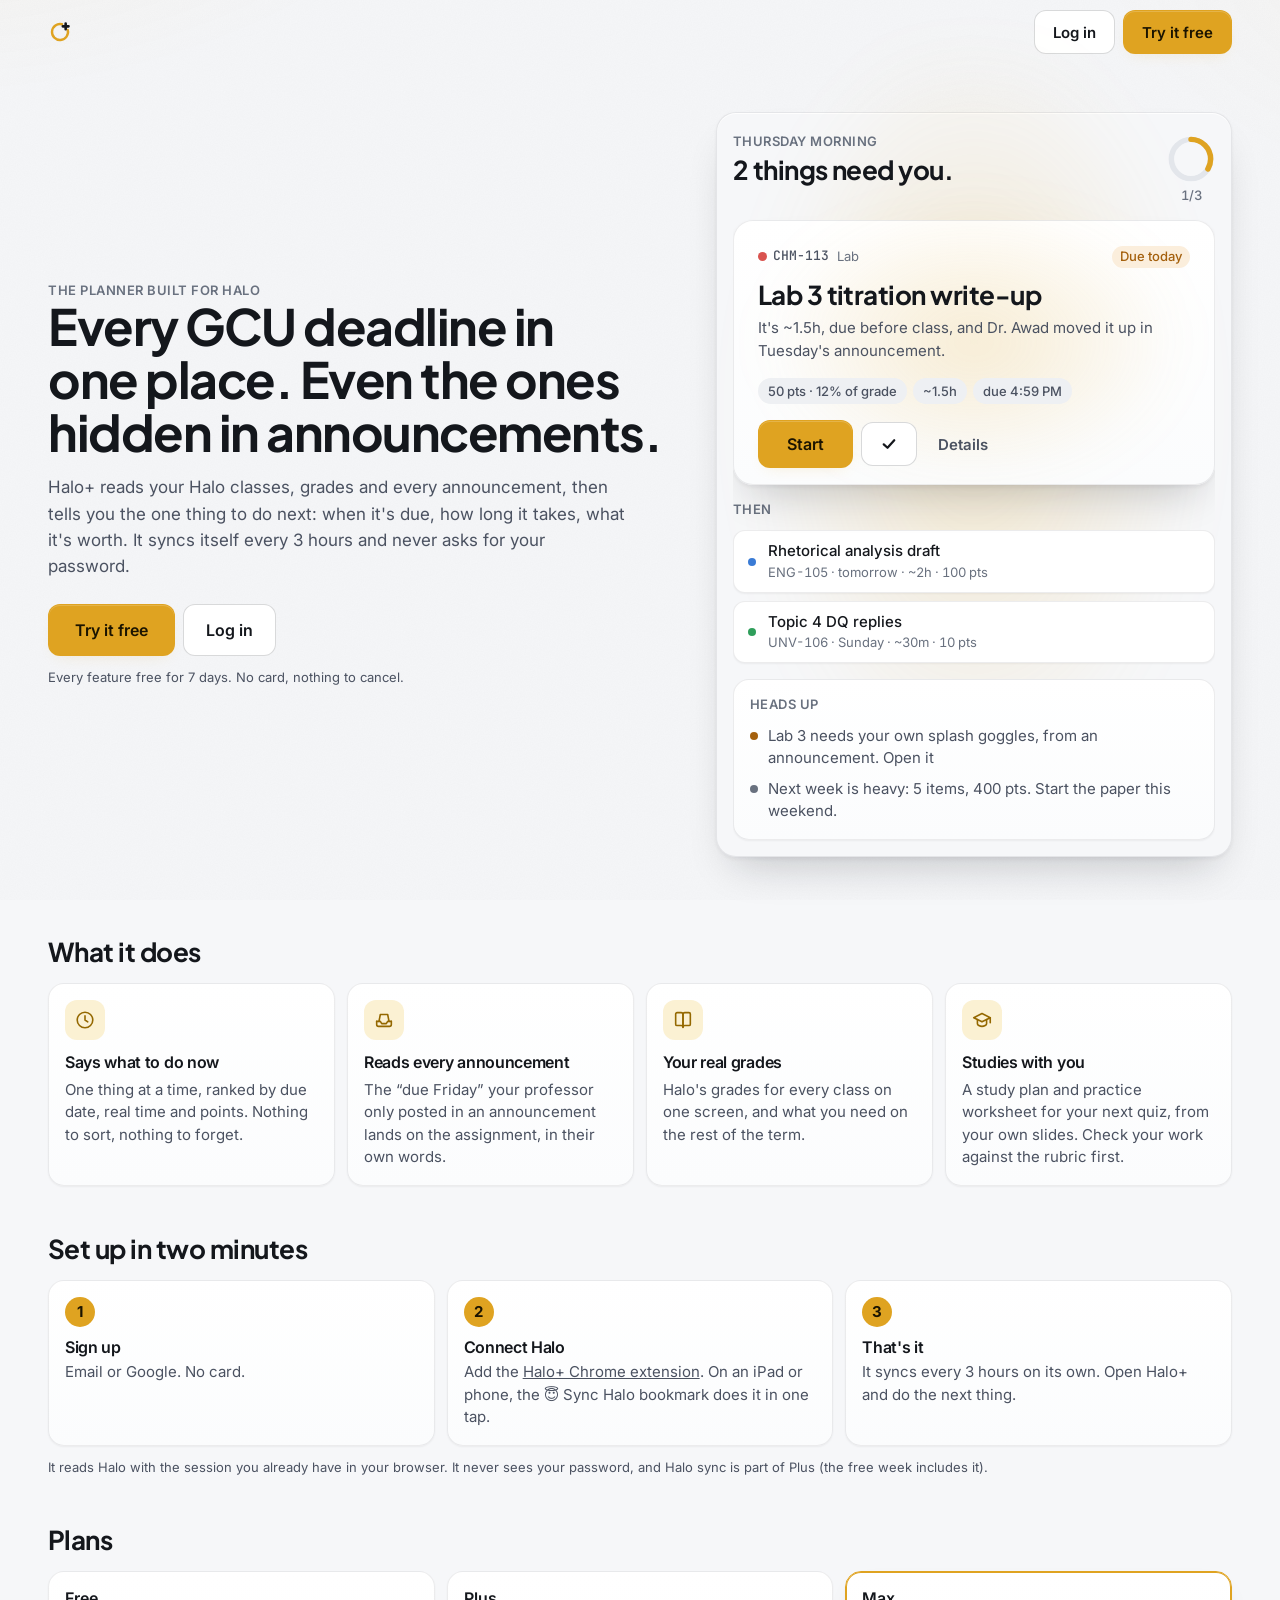
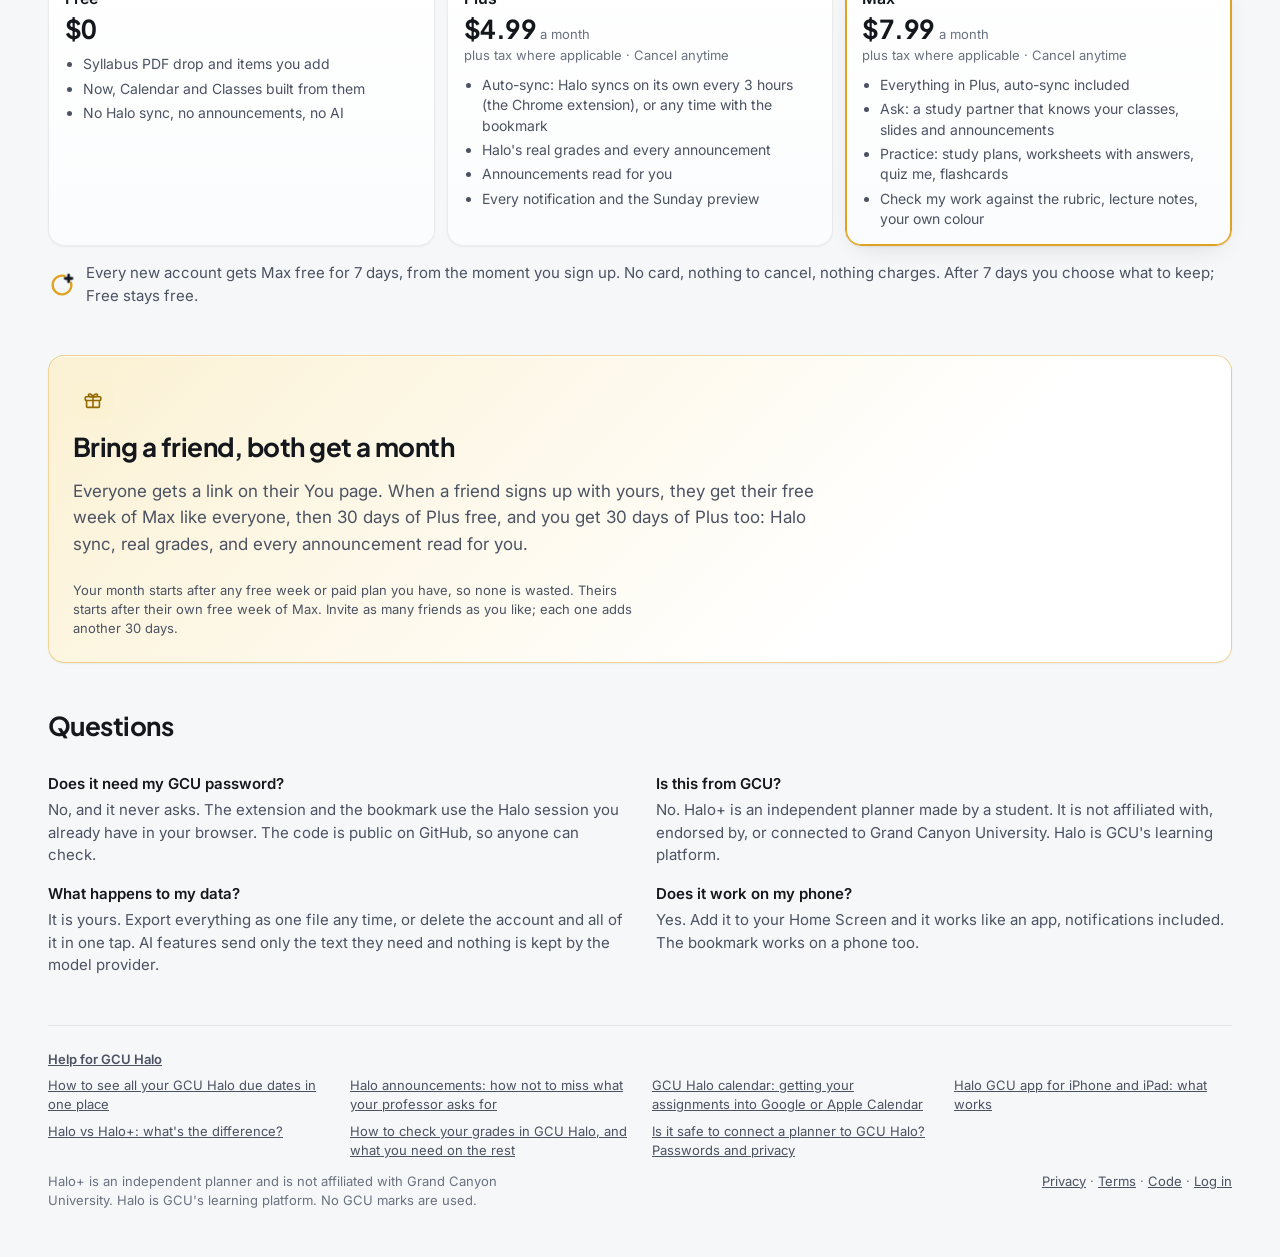
==== commit ac6af450: "Deploy 4b62304b8446e84acc157d711f75e942d70cc251" ====
--- a/index.html
+++ b/index.html
@@ -6,7 +6,11 @@
     <meta name="theme-color" content="#f6f7f9" media="(prefers-color-scheme: light)" />
     <meta name="theme-color" content="#0b0d10" media="(prefers-color-scheme: dark)" />
     <link rel="manifest" href="./manifest.webmanifest" />
-    <link rel="icon" href="./icon.svg" type="image/svg+xml" />
+    <link rel="icon" href="./favicon.ico" sizes="16x16 32x32 48x48" />
+    <link rel="icon" href="./favicon.svg" type="image/svg+xml" />
+    <link rel="icon" href="./favicon-48.png" sizes="48x48" type="image/png" />
+    <link rel="icon" href="./favicon-96.png" sizes="96x96" type="image/png" />
+    <link rel="icon" href="./favicon-192.png" sizes="192x192" type="image/png" />
     <link rel="apple-touch-icon" href="./apple-touch-icon.png" />
     <meta name="apple-mobile-web-app-capable" content="yes" />
     <meta name="apple-mobile-web-app-status-bar-style" content="black-translucent" />
@@ -26,21 +30,21 @@
       />
     </noscript>
     <title>Halo+: the planner built for Halo</title>
-    <meta name="description" content="All of Halo, read for you, even the announcements. Your GCU classes, assignments, grades and every announcement on one screen that says what to do next. One bookmark syncs it. Never your password. Independent, not affiliated with GCU." />
+    <meta name="description" content="Every GCU Halo deadline in one place, even the ones hidden in announcements. Your classes, assignments, grades and every announcement on one screen that says what to do next. Syncs itself; never your password. Independent, not affiliated with GCU." />
     <link rel="canonical" href="https://haloplus.app/" />
     <!-- What a pasted link shows in a group chat, Discord, Reddit or a text: the promise and the picture. -->
     <meta property="og:type" content="website" />
     <meta property="og:site_name" content="Halo+" />
     <meta property="og:title" content="Halo+: the planner built for Halo" />
-    <meta property="og:description" content="All of Halo, read for you, even the announcements. Your GCU classes, assignments, grades and every announcement on one screen that says what to do next. Never your password." />
+    <meta property="og:description" content="Every GCU Halo deadline in one place, even the ones hidden in announcements. One screen that says what to do next. Syncs itself; never your password." />
     <meta property="og:url" content="https://haloplus.app/" />
     <meta property="og:image" content="https://haloplus.app/og.png" />
     <meta property="og:image:width" content="1200" />
     <meta property="og:image:height" content="630" />
-    <meta property="og:image:alt" content="Halo+: All of Halo, read for you. Even the announcements. Then the one thing to do next." />
+    <meta property="og:image:alt" content="Halo+: Every GCU deadline in one place. Even the ones hidden in announcements." />
     <meta name="twitter:card" content="summary_large_image" />
     <meta name="twitter:title" content="Halo+: the planner built for Halo" />
-    <meta name="twitter:description" content="All of Halo, read for you, even the announcements. One screen that says what to do next. Never your password." />
+    <meta name="twitter:description" content="Every GCU Halo deadline in one place, even the ones hidden in announcements. Syncs itself; never your password." />
     <meta name="twitter:image" content="https://haloplus.app/og.png" />
     <script type="application/ld+json">
       {
@@ -61,7 +65,7 @@
         "@context": "https://schema.org",
         "@type": "FAQPage",
         "mainEntity": [
-          { "@type": "Question", "name": "Does it need my GCU password?", "acceptedAnswer": { "@type": "Answer", "text": "No, and it never asks. The bookmark works because you are already logged in to Halo in that browser. The code is public on GitHub, so anyone can check." } },
+          { "@type": "Question", "name": "Does it need my GCU password?", "acceptedAnswer": { "@type": "Answer", "text": "No, and it never asks. The extension and the bookmark use the Halo session you already have in your browser. The code is public on GitHub, so anyone can check." } },
           { "@type": "Question", "name": "Is this from GCU?", "acceptedAnswer": { "@type": "Answer", "text": "No. Halo+ is an independent planner made by a student. It is not affiliated with, endorsed by, or connected to Grand Canyon University. Halo is GCU's learning platform." } },
           { "@type": "Question", "name": "What happens to my data?", "acceptedAnswer": { "@type": "Answer", "text": "It is yours. Export everything as one file any time, or delete the account and all of it in one tap. AI features send only the text they need and nothing is kept by the model provider." } },
           { "@type": "Question", "name": "Does it work on my phone?", "acceptedAnswer": { "@type": "Answer", "text": "Yes. Add it to your Home Screen and it works like an app, notifications included. The bookmark works on a phone too." } }
@@ -84,44 +88,44 @@
     <style>
       .booting-app #root > .prerendered { visibility: hidden; }
     </style>
-    <script type="module" crossorigin src="/assets/index-DUWem8K3.js"></script>
+    <script type="module" crossorigin src="/assets/index-DVP6V42o.js"></script>
     <link rel="modulepreload" crossorigin href="/assets/rolldown-runtime-Dd_uD5pT.js">
-    <link rel="modulepreload" crossorigin href="/assets/dates-CXeAMeb0.js">
-    <link rel="modulepreload" crossorigin href="/assets/Icons-vLrCf3Al.js">
-    <link rel="modulepreload" crossorigin href="/assets/normalize-MMvqBk0b.js">
-    <link rel="modulepreload" crossorigin href="/assets/client-tWP1tpd_.js">
-    <link rel="modulepreload" crossorigin href="/assets/announce-BzIuOsPz.js">
+    <link rel="modulepreload" crossorigin href="/assets/client-iDIeChCH.js">
+    <link rel="modulepreload" crossorigin href="/assets/scope-CEwq_zcc.js">
+    <link rel="modulepreload" crossorigin href="/assets/router-FFx4MVCX.js">
+    <link rel="modulepreload" crossorigin href="/assets/Modal-nxR0AOHR.js">
+    <link rel="modulepreload" crossorigin href="/assets/state-DtmRqFOL.js">
+    <link rel="modulepreload" crossorigin href="/assets/maxState-C3LoLQ7u.js">
+    <link rel="modulepreload" crossorigin href="/assets/wrap-DdKeAuNu.js">
+    <link rel="modulepreload" crossorigin href="/assets/Requirements-CiX5eBFA.js">
+    <link rel="modulepreload" crossorigin href="/assets/useCan-DrC1YvYK.js">
+    <link rel="modulepreload" crossorigin href="/assets/device-ByoVPuli.js">
+    <link rel="modulepreload" crossorigin href="/assets/HowYouSync-BQVsx0EI.js">
+    <link rel="modulepreload" crossorigin href="/assets/floor-B38sSRYu.js">
     <link rel="modulepreload" crossorigin href="/assets/support-HicqsXAL.js">
-    <link rel="modulepreload" crossorigin href="/assets/db-BJv8AvUx.js">
-    <link rel="modulepreload" crossorigin href="/assets/maxState-C3LoLQ7u.js">
-    <link rel="modulepreload" crossorigin href="/assets/PlanWall-DPDUUzuf.js">
-    <link rel="modulepreload" crossorigin href="/assets/context-Cqkp7joD.js">
-    <link rel="modulepreload" crossorigin href="/assets/db-DY62_CO2.js">
-    <link rel="modulepreload" crossorigin href="/assets/Requirements-CuxKuuSU.js">
-    <link rel="modulepreload" crossorigin href="/assets/CourseChip-TDtsokNX.js">
-    <link rel="modulepreload" crossorigin href="/assets/SegmentedControl-DYSfjyoi.js">
-    <link rel="modulepreload" crossorigin href="/assets/heroFacts-BZmrFwo9.js">
-    <link rel="modulepreload" crossorigin href="/assets/links-D_MUAJ8B.js">
-    <link rel="modulepreload" crossorigin href="/assets/format-jIoCCz-g.js">
-    <link rel="modulepreload" crossorigin href="/assets/search-CF4eLih1.js">
-    <link rel="modulepreload" crossorigin href="/assets/concepts-BO8QrQMc.js">
-    <link rel="modulepreload" crossorigin href="/assets/useCan-CDbSTWqN.js">
-    <link rel="modulepreload" crossorigin href="/assets/upcoming-B-tWTX4E.js">
-    <link rel="modulepreload" crossorigin href="/assets/client-EE8afhYD.js">
-    <link rel="modulepreload" crossorigin href="/assets/WorkPanel-Crzcqozx.js">
+    <link rel="modulepreload" crossorigin href="/assets/db-DLQtDsUL.js">
+    <link rel="modulepreload" crossorigin href="/assets/preload-helper-Czpn1I53.js">
+    <link rel="modulepreload" crossorigin href="/assets/context-DjnAiWqD.js">
+    <link rel="modulepreload" crossorigin href="/assets/db-DIfubOj7.js">
+    <link rel="modulepreload" crossorigin href="/assets/CourseChip-CN257q07.js">
+    <link rel="modulepreload" crossorigin href="/assets/heroFacts-HVMwr7ru.js">
+    <link rel="modulepreload" crossorigin href="/assets/concepts-DNZENQL3.js">
+    <link rel="modulepreload" crossorigin href="/assets/links-HbYR_IRJ.js">
+    <link rel="modulepreload" crossorigin href="/assets/format-HTTQzVqs.js">
+    <link rel="modulepreload" crossorigin href="/assets/search-C6h77nJ4.js">
+    <link rel="modulepreload" crossorigin href="/assets/upcoming-CYbxP0N0.js">
     <link rel="modulepreload" crossorigin href="/assets/starter-CFTyAZIr.js">
-    <link rel="modulepreload" crossorigin href="/assets/ItemDetail-Ba7iOY5p.js">
-    <link rel="modulepreload" crossorigin href="/assets/HowYouSync-DuW8z3u-.js">
-    <link rel="modulepreload" crossorigin href="/assets/SyncedLine-DufDOUhs.js">
-    <link rel="modulepreload" crossorigin href="/assets/preload-helper-Czpn1I53.js">
+    <link rel="modulepreload" crossorigin href="/assets/client-BmQfQBmI.js">
+    <link rel="modulepreload" crossorigin href="/assets/WorkPanel-SZyJI1LS.js">
+    <link rel="modulepreload" crossorigin href="/assets/ItemDetail-BshJR0Du.js">
+    <link rel="modulepreload" crossorigin href="/assets/PlanWall-CFbvglEn.js">
+    <link rel="modulepreload" crossorigin href="/assets/SyncedLine-DxtfGrhD.js">
     <link rel="modulepreload" crossorigin href="/assets/pdfText-Dd94il2O.js">
     <link rel="modulepreload" crossorigin href="/assets/pptx-FoGg_gbH.js">
-    <link rel="modulepreload" crossorigin href="/assets/ingest-Bi7eeWTp.js">
-    <link rel="modulepreload" crossorigin href="/assets/db-8SV_1kDr.js">
-    <link rel="modulepreload" crossorigin href="/assets/run-Tt_ijA90.js">
-    <link rel="stylesheet" crossorigin href="/assets/index-BXbjhIs4.css">
+    <link rel="modulepreload" crossorigin href="/assets/db-CRcUd1x9.js">
+    <link rel="stylesheet" crossorigin href="/assets/index-qsJRhrkv.css">
   </head>
   <body>
-    <div id="root"><div class="prerendered"><div class="landing"><header class="landing-head"><a class="brand" href="#/" aria-label="Halo+"><span class="brand-mark" aria-hidden="true"><svg viewBox="0 0 24 24" fill="none" aria-hidden="true" data-icon="" width="24" height="24"><path d="M19.73 9.93A8 8 0 1 1 14.07 4.27" stroke="var(--accent)" stroke-width="2.4" stroke-linecap="round"></path><path d="M17.66 3.5v5.7M14.8 6.35h5.7" stroke="currentColor" stroke-width="2.6" stroke-linecap="round"></path></svg></span><span class="brand-text">Halo+</span></a><nav class="landing-nav" aria-label="Account"><a class="btn" href="#/login">Log in</a><a class="btn primary" href="#/start">Sign up</a></nav></header><section class="landing-hero" aria-label="What Halo+ is"><div class="landing-copy"><p class="eyebrow">The planner built for Halo</p><h1 class="landing-title">All of Halo, read for you. Even the announcements. Then the one thing to do next.</h1><p class="landing-lede">One bookmark pulls your GCU classes, assignments, grades and every announcement. The “due Friday” your professor only posted in an announcement lands on the assignment. One screen says what to do right now: due date, how long it takes, what it is worth. Never your password.</p><div class="landing-cta"><a class="btn primary" href="#/start">Sign up</a><a class="btn" href="#/login">Log in</a></div><p class="hint">Max free for 7 days when you sign up. No card. After it, you choose what to keep; Free stays free.</p></div><div class="landing-mock" aria-label="What the app looks like" role="img"><div class="now"><header class="now-head"><div><p class="eyebrow">Thursday morning</p><h2 class="now-title">2 things need you.</h2></div><div class="now-ring" aria-hidden="true"><svg data-viz="" class="ring" viewBox="0 0 44 44" width="48" height="48" data-done="false"><circle class="ring-track" cx="22" cy="22" r="18"></circle><circle class="ring-fill" cx="22" cy="22" r="18" stroke-dasharray="113.1" stroke-dashoffset="75.4"></circle></svg><span class="now-ring-label">1/3</span></div></header><section class="hero" data-state="work" style="--course:#d9534f"><div class="hero-top"><span class="hero-eyebrow"><span class="chip" style="--course:#d9534f"><span class="dot"></span>CHM-113</span><span class="hero-kind">Lab</span></span><span class="pill" data-tone="soon">Due today</span></div><h2 class="hero-title">Lab 3 titration write-up</h2><p class="hero-why">It&#x27;s ~1.5h, due before class, and Dr. Awad moved it up in Tuesday&#x27;s announcement.</p><p class="hero-meta"><span class="pill">50 pts · 12% of grade</span><span class="pill">~1.5h</span><span class="pill">due 4:59 PM</span></p><div class="hero-actions"><span class="btn primary">Start</span><span class="btn" aria-hidden="true"><svg viewBox="0 0 24 24" fill="none" stroke="currentColor" stroke-width="3" stroke-linecap="round" stroke-linejoin="round" aria-hidden="true" data-icon="" width="14" height="14"><path d="M5 12.5 10 17 19 7"></path></svg></span><span class="btn quiet">Details</span></div></section><section class="then"><h3 class="section-title">Then</h3><ul class="item-list"><li><span class="row" style="--course:#3a7bd5"><span class="dot" aria-hidden="true"></span><span class="row-body"><span class="row-title">Rhetorical analysis draft</span><span class="row-meta">ENG-105 · tomorrow · ~2h · 100 pts</span></span></span></li><li><span class="row" style="--course:#2f9e5b"><span class="dot" aria-hidden="true"></span><span class="row-body"><span class="row-title">Topic 4 DQ replies</span><span class="row-meta">UNV-106 · Sunday · ~30m · 10 pts</span></span></span></li></ul></section><aside class="now-side"><section class="card headsup"><h3 class="section-title">Heads up</h3><ul class="headsup-list"><li class="headsup-line" data-tone="soon"><span class="headsup-dot" aria-hidden="true"></span><span class="headsup-text">Lab 3 needs your own splash goggles, from an announcement. Open it</span></li><li class="headsup-line"><span class="headsup-dot" aria-hidden="true"></span><span class="headsup-text">Next week is heavy: 5 items, 400 pts. Start the paper this weekend.</span></li></ul></section></aside></div></div></section><section class="landing-section" aria-label="What it does"><h2 class="landing-h2">What it does</h2><div class="landing-grid"><article class="card landing-feature"><h3>Says what to do now</h3><p>One thing at a time, ranked by due date, the time it really takes, and points. What is due today underneath. Nothing you have to sort.</p></article><article class="card landing-feature"><h3>Reads the announcements</h3><p>At GCU the real instructions live in announcements. Halo+ reads every one and puts what it asks for on the assignment, in the professor&#x27;s own words.</p></article><article class="card landing-feature"><h3>Knows where you stand</h3><p>Every item says when it last matched Halo. A moved deadline moves here too. A heavy week gets a warning while there is still time.</p></article><article class="card landing-feature"><h3>Studies with you</h3><p>One Study tab. Ask anything about your classes and get a short answer with what to do next. Practice for any quiz or exam with a plan, a worksheet with answers and quiz me, all from your own slides and lectures. Check your work against the rubric before you turn it in.</p></article></div></section><section class="landing-section" aria-label="How the sync works"><h2 class="landing-h2">How the sync works</h2><ol class="landing-steps"><li>Drag the 😇 Sync Halo bookmark to your bookmarks bar. On a phone, the app walks you through it.</li><li>Open halo.gcu.edu and log in as you always do.</li><li>Click the bookmark. Your classes, assignments, grades and announcements arrive here, and you approve them before anything changes.</li></ol><p class="hint">The bookmark runs on Halo&#x27;s own page while you are logged in there. It never sees your password. Halo sync is part of Plus, and the free week of Max includes it; on Max a small <a href="https://chromewebstore.google.com/detail/halo+/dookepepmkkakmepjabldmgfmfhfcmnn" target="_blank" rel="noopener">Chrome extension</a> also syncs by itself every 3 hours while Chrome is open, and on Plus it syncs when you press Sync now.</p></section><section class="landing-section" aria-label="Plans"><h2 class="landing-h2">Plans</h2><div class="landing-plans"><article class="card landing-plan" data-tier="free"><p class="landing-plan-name">Free</p><p class="landing-plan-price">$0</p><ul><li>Syllabus PDF drop and items you add</li><li>Now, Calendar and Classes built from them</li><li>No Halo sync, no announcements, no AI</li></ul></article><article class="card landing-plan" data-tier="plus"><p class="landing-plan-name">Plus</p><p class="landing-plan-price">$4.99<small> a month</small><span class="landing-plan-terms">plus tax where applicable · Cancel anytime</span></p><ul><li>Halo sync by hand: the bookmark, or Sync now in the extension</li><li>Halo&#x27;s real grades and every announcement</li><li>Announcements read for you</li><li>Every notification and the Sunday preview</li></ul></article><article class="card landing-plan" data-tier="max"><p class="landing-plan-name">Max</p><p class="landing-plan-price">$7.99<small> a month</small><span class="landing-plan-terms">plus tax where applicable · Cancel anytime</span></p><ul><li>Everything in Plus</li><li>Auto-sync: Halo syncs on its own every 3 hours</li><li>Ask: a study partner that knows your classes, slides and announcements</li><li>Practice: study plans, worksheets with answers, quiz me, flashcards</li><li>Check my work against the rubric, lecture notes, your own colour</li></ul></article></div><p class="landing-trial"><svg data-viz="" class="halo-draw" viewBox="0 0 24 24" width="28" height="28" fill="none" aria-hidden="true"><path class="halo-draw-ring" d="M19.73 9.93A8 8 0 1 1 14.07 4.27" stroke="var(--accent)" stroke-width="2" stroke-linecap="round" pathLength="1"></path><path class="halo-draw-plus" d="M17.66 3.5v5.7M14.8 6.35h5.7" stroke="currentColor" stroke-width="2.4" stroke-linecap="round"></path></svg><span>Every new account gets Max free for 7 days, from the moment you sign up. No card, nothing to cancel, nothing charges. After 7 days you choose what to keep; Free stays free.</span></p></section><section class="landing-section landing-invite" aria-label="Bring a friend"><h2 class="landing-h2">Bring a friend, both get a month</h2><p class="landing-lede">Everyone gets a link on their You page. When a friend signs up with yours, they get their free week of Max like everyone, then 30 days of Plus free, and you get 30 days of Plus too: Halo sync, real grades, and every announcement read for you.</p><p class="hint">Your month starts after any free week or paid plan you have, so none is wasted. Theirs starts after their own free week of Max. Invite as many friends as you like; each one adds another 30 days.</p></section><section class="landing-section landing-faq" aria-label="Questions"><h2 class="landing-h2">Questions</h2><dl><dt>Does it need my GCU password?</dt><dd>No, and it never asks. The bookmark works because you are already logged in to Halo in that browser. The code is public on GitHub, so anyone can check.</dd><dt>Is this from GCU?</dt><dd>No. Halo+ is an independent planner made by a student. It is not affiliated with, endorsed by, or connected to Grand Canyon University. Halo is GCU&#x27;s learning platform.</dd><dt>What happens to my data?</dt><dd>It is yours. Export everything as one file any time, or delete the account and all of it in one tap. AI features send only the text they need and nothing is kept by the model provider.</dd><dt>Does it work on my phone?</dt><dd>Yes. Add it to your Home Screen and it works like an app, notifications included. The bookmark works on a phone too.</dd></dl></section><footer class="landing-foot"><nav class="landing-help" aria-label="Help for GCU Halo"><p class="landing-help-title"><a href="./help/">Help for GCU Halo</a></p><ul><li><a href="./help/gcu-halo-due-dates/">How to see all your GCU Halo due dates in one place</a></li><li><a href="./help/halo-announcements/">Halo announcements: how not to miss what your professor asks for</a></li><li><a href="./help/halo-calendar-export/">GCU Halo calendar: getting your assignments into Google or Apple Calendar</a></li><li><a href="./help/halo-app-iphone-ipad/">Halo GCU app for iPhone and iPad: what works</a></li><li><a href="./help/halo-vs-halo-plus/">Halo vs Halo+: what&#x27;s the difference?</a></li><li><a href="./help/halo-grades/">How to check your grades in GCU Halo, and what you need on the rest</a></li><li><a href="./help/is-halo-plus-safe/">Is it safe to connect a planner to GCU Halo? Passwords and privacy</a></li></ul></nav><p>Halo+ is an independent planner and is not affiliated with Grand Canyon University. Halo is GCU&#x27;s learning platform. No GCU marks are used.</p><nav><a href="./privacy.html">Privacy</a> · <a href="./terms.html">Terms</a> · <a href="https://github.com/richardsgeorger-collab/school-dashboard" rel="noopener">Code</a> · <a href="#/login">Log in</a></nav></footer></div></div></div>
+    <div id="root"><div class="prerendered"><div class="landing"><header class="landing-head"><a class="brand" href="#/" aria-label="Halo+"><span class="brand-mark" aria-hidden="true"><svg viewBox="0 0 24 24" fill="none" aria-hidden="true" data-icon="" width="24" height="24"><path d="M19.73 9.93A8 8 0 1 1 14.07 4.27" stroke="var(--accent)" stroke-width="2.4" stroke-linecap="round"></path><path d="M17.66 3.5v5.7M14.8 6.35h5.7" stroke="currentColor" stroke-width="2.6" stroke-linecap="round"></path></svg></span><span class="brand-text">Halo+</span></a><nav class="landing-nav" aria-label="Account"><a class="btn" href="#/login">Log in</a><a class="btn primary" href="#/start">Try it free</a></nav></header><section class="landing-hero" aria-label="What Halo+ is"><div class="landing-copy"><p class="eyebrow">The planner built for Halo</p><h1 class="landing-title">Every GCU deadline in one place. Even the ones hidden in announcements.</h1><p class="landing-lede">Halo+ reads your Halo classes, grades and every announcement, then tells you the one thing to do next: when it&#x27;s due, how long it takes, what it&#x27;s worth. It syncs itself every 3 hours and never asks for your password.</p><div class="landing-cta"><a class="btn primary" href="#/start">Try it free</a><a class="btn" href="#/login">Log in</a></div><p class="hint">Every feature free for 7 days. No card, nothing to cancel.</p></div><div class="landing-mock" aria-label="What the app looks like" role="img"><div class="now"><header class="now-head"><div><p class="eyebrow">Thursday morning</p><h2 class="now-title">2 things need you.</h2></div><div class="now-ring" aria-hidden="true"><svg data-viz="" class="ring" viewBox="0 0 44 44" width="48" height="48" data-done="false"><circle class="ring-track" cx="22" cy="22" r="18"></circle><circle class="ring-fill" cx="22" cy="22" r="18" stroke-dasharray="113.1" stroke-dashoffset="75.4"></circle></svg><span class="now-ring-label">1/3</span></div></header><section class="hero" data-state="work" style="--course:#d9534f"><div class="hero-top"><span class="hero-eyebrow"><span class="chip" style="--course:#d9534f"><span class="dot"></span>CHM-113</span><span class="hero-kind">Lab</span></span><span class="pill" data-tone="soon">Due today</span></div><h2 class="hero-title">Lab 3 titration write-up</h2><p class="hero-why">It&#x27;s ~1.5h, due before class, and Dr. Awad moved it up in Tuesday&#x27;s announcement.</p><p class="hero-meta"><span class="pill">50 pts · 12% of grade</span><span class="pill">~1.5h</span><span class="pill">due 4:59 PM</span></p><div class="hero-actions"><span class="btn primary">Start</span><span class="btn" aria-hidden="true"><svg viewBox="0 0 24 24" fill="none" stroke="currentColor" stroke-width="3" stroke-linecap="round" stroke-linejoin="round" aria-hidden="true" data-icon="" width="14" height="14"><path d="M5 12.5 10 17 19 7"></path></svg></span><span class="btn quiet">Details</span></div></section><section class="then"><h3 class="section-title">Then</h3><ul class="item-list"><li><span class="row" style="--course:#3a7bd5"><span class="dot" aria-hidden="true"></span><span class="row-body"><span class="row-title">Rhetorical analysis draft</span><span class="row-meta">ENG-105 · tomorrow · ~2h · 100 pts</span></span></span></li><li><span class="row" style="--course:#2f9e5b"><span class="dot" aria-hidden="true"></span><span class="row-body"><span class="row-title">Topic 4 DQ replies</span><span class="row-meta">UNV-106 · Sunday · ~30m · 10 pts</span></span></span></li></ul></section><aside class="now-side"><section class="card headsup"><h3 class="section-title">Heads up</h3><ul class="headsup-list"><li class="headsup-line" data-tone="soon"><span class="headsup-dot" aria-hidden="true"></span><span class="headsup-text">Lab 3 needs your own splash goggles, from an announcement. Open it</span></li><li class="headsup-line"><span class="headsup-dot" aria-hidden="true"></span><span class="headsup-text">Next week is heavy: 5 items, 400 pts. Start the paper this weekend.</span></li></ul></section></aside></div></div></section><section class="landing-section" aria-label="What it does"><h2 class="landing-h2">What it does</h2><div class="landing-grid"><article class="card landing-feature"><span class="landing-icon" aria-hidden="true"><svg viewBox="0 0 24 24" fill="none" stroke="currentColor" stroke-width="1.75" stroke-linecap="round" stroke-linejoin="round" aria-hidden="true" data-icon="" width="20" height="20"><circle cx="12" cy="12" r="8.5"></circle><path d="M12 7.5V12l3 2"></path></svg></span><h3>Says what to do now</h3><p>One thing at a time, ranked by due date, real time and points. Nothing to sort, nothing to forget.</p></article><article class="card landing-feature"><span class="landing-icon" aria-hidden="true"><svg viewBox="0 0 24 24" fill="none" stroke="currentColor" stroke-width="1.75" stroke-linecap="round" stroke-linejoin="round" aria-hidden="true" data-icon="" width="20" height="20"><path d="M4 13.5V17a2 2 0 0 0 2 2h12a2 2 0 0 0 2-2v-3.5"></path><path d="M4 13.5h4l1.5 2.5h5l1.5-2.5h4"></path><path d="M6.5 13.5 8 6h8l1.5 7.5"></path></svg></span><h3>Reads every announcement</h3><p>The “due Friday” your professor only posted in an announcement lands on the assignment, in their own words.</p></article><article class="card landing-feature"><span class="landing-icon" aria-hidden="true"><svg viewBox="0 0 24 24" fill="none" stroke="currentColor" stroke-width="1.75" stroke-linecap="round" stroke-linejoin="round" aria-hidden="true" data-icon="" width="20" height="20"><path d="M4 5.5A1.5 1.5 0 0 1 5.5 4H10a2 2 0 0 1 2 2v14a2 2 0 0 0-2-2H5.5A1.5 1.5 0 0 1 4 16.5z"></path><path d="M20 5.5A1.5 1.5 0 0 0 18.5 4H14a2 2 0 0 0-2 2v14a2 2 0 0 1 2-2h4.5a1.5 1.5 0 0 0 1.5-1.5z"></path></svg></span><h3>Your real grades</h3><p>Halo&#x27;s grades for every class on one screen, and what you need on the rest of the term.</p></article><article class="card landing-feature"><span class="landing-icon" aria-hidden="true"><svg viewBox="0 0 24 24" fill="none" stroke="currentColor" stroke-width="1.75" stroke-linecap="round" stroke-linejoin="round" aria-hidden="true" data-icon="" width="20" height="20"><path d="M3 9.5 12 5l9 4.5-9 4.5z"></path><path d="M7 11.5V16c0 1.5 2.5 3 5 3s5-1.5 5-3v-4.5"></path><path d="M21 9.5V15"></path></svg></span><h3>Studies with you</h3><p>A study plan and practice worksheet for your next quiz, from your own slides. Check your work against the rubric first.</p></article></div></section><section class="landing-section" aria-label="How it works"><h2 class="landing-h2">Set up in two minutes</h2><ol class="landing-how"><li class="card"><span class="landing-step">1</span><h3>Sign up</h3><p>Email or Google. No card.</p></li><li class="card"><span class="landing-step">2</span><h3>Connect Halo</h3><p>Add the <a href="https://chromewebstore.google.com/detail/halo+/dookepepmkkakmepjabldmgfmfhfcmnn" target="_blank" rel="noopener">Halo+ Chrome extension</a>. On an iPad or phone, the 😇 Sync Halo bookmark does it in one tap.</p></li><li class="card"><span class="landing-step">3</span><h3>That&#x27;s it</h3><p>It syncs every 3 hours on its own. Open Halo+ and do the next thing.</p></li></ol><p class="hint">It reads Halo with the session you already have in your browser. It never sees your password, and Halo sync is part of Plus (the free week includes it).</p></section><section class="landing-section" aria-label="Plans"><h2 class="landing-h2">Plans</h2><div class="landing-plans"><article class="card landing-plan" data-tier="free"><p class="landing-plan-name">Free</p><p class="landing-plan-price">$0</p><ul><li>Syllabus PDF drop and items you add</li><li>Now, Calendar and Classes built from them</li><li>No Halo sync, no announcements, no AI</li></ul></article><article class="card landing-plan" data-tier="plus"><p class="landing-plan-name">Plus</p><p class="landing-plan-price">$4.99<small> a month</small><span class="landing-plan-terms">plus tax where applicable · Cancel anytime</span></p><ul><li>Auto-sync: Halo syncs on its own every 3 hours (the Chrome extension), or any time with the bookmark</li><li>Halo&#x27;s real grades and every announcement</li><li>Announcements read for you</li><li>Every notification and the Sunday preview</li></ul></article><article class="card landing-plan" data-tier="max"><p class="landing-plan-name">Max</p><p class="landing-plan-price">$7.99<small> a month</small><span class="landing-plan-terms">plus tax where applicable · Cancel anytime</span></p><ul><li>Everything in Plus, auto-sync included</li><li>Ask: a study partner that knows your classes, slides and announcements</li><li>Practice: study plans, worksheets with answers, quiz me, flashcards</li><li>Check my work against the rubric, lecture notes, your own colour</li></ul></article></div><p class="landing-trial"><svg data-viz="" class="halo-draw" viewBox="0 0 24 24" width="28" height="28" fill="none" aria-hidden="true"><path class="halo-draw-ring" d="M19.73 9.93A8 8 0 1 1 14.07 4.27" stroke="var(--accent)" stroke-width="2" stroke-linecap="round" pathLength="1"></path><path class="halo-draw-plus" d="M17.66 3.5v5.7M14.8 6.35h5.7" stroke="currentColor" stroke-width="2.4" stroke-linecap="round"></path></svg><span>Every new account gets Max free for 7 days, from the moment you sign up. No card, nothing to cancel, nothing charges. After 7 days you choose what to keep; Free stays free.</span></p></section><section class="landing-section landing-invite card" aria-label="Bring a friend"><span class="landing-icon" aria-hidden="true"><svg viewBox="0 0 24 24" fill="none" stroke="currentColor" stroke-width="1.75" stroke-linecap="round" stroke-linejoin="round" aria-hidden="true" data-icon="" width="20" height="20"><rect x="3.5" y="8.5" width="17" height="4" rx="1"></rect><path d="M5 12.5V19a1 1 0 0 0 1 1h12a1 1 0 0 0 1-1v-6.5M12 8.5V20M12 8.5C10.5 5 7 4.5 7 6.8c0 1.2 1.6 1.7 5 1.7ZM12 8.5c1.5-3.5 5-4 5-1.7 0 1.2-1.6 1.7-5 1.7Z"></path></svg></span><h2 class="landing-h2">Bring a friend, both get a month</h2><p class="landing-lede">Everyone gets a link on their You page. When a friend signs up with yours, they get their free week of Max like everyone, then 30 days of Plus free, and you get 30 days of Plus too: Halo sync, real grades, and every announcement read for you.</p><p class="hint">Your month starts after any free week or paid plan you have, so none is wasted. Theirs starts after their own free week of Max. Invite as many friends as you like; each one adds another 30 days.</p></section><section class="landing-section landing-faq" aria-label="Questions"><h2 class="landing-h2">Questions</h2><dl><div><dt>Does it need my GCU password?</dt><dd>No, and it never asks. The extension and the bookmark use the Halo session you already have in your browser. The code is public on GitHub, so anyone can check.</dd></div><div><dt>Is this from GCU?</dt><dd>No. Halo+ is an independent planner made by a student. It is not affiliated with, endorsed by, or connected to Grand Canyon University. Halo is GCU&#x27;s learning platform.</dd></div><div><dt>What happens to my data?</dt><dd>It is yours. Export everything as one file any time, or delete the account and all of it in one tap. AI features send only the text they need and nothing is kept by the model provider.</dd></div><div><dt>Does it work on my phone?</dt><dd>Yes. Add it to your Home Screen and it works like an app, notifications included. The bookmark works on a phone too.</dd></div></dl></section><footer class="landing-foot"><nav class="landing-help" aria-label="Help for GCU Halo"><p class="landing-help-title"><a href="./help/">Help for GCU Halo</a></p><ul><li><a href="./help/gcu-halo-due-dates/">How to see all your GCU Halo due dates in one place</a></li><li><a href="./help/halo-announcements/">Halo announcements: how not to miss what your professor asks for</a></li><li><a href="./help/halo-calendar-export/">GCU Halo calendar: getting your assignments into Google or Apple Calendar</a></li><li><a href="./help/halo-app-iphone-ipad/">Halo GCU app for iPhone and iPad: what works</a></li><li><a href="./help/halo-vs-halo-plus/">Halo vs Halo+: what&#x27;s the difference?</a></li><li><a href="./help/halo-grades/">How to check your grades in GCU Halo, and what you need on the rest</a></li><li><a href="./help/is-halo-plus-safe/">Is it safe to connect a planner to GCU Halo? Passwords and privacy</a></li></ul></nav><p>Halo+ is an independent planner and is not affiliated with Grand Canyon University. Halo is GCU&#x27;s learning platform. No GCU marks are used.</p><nav><a href="./privacy.html">Privacy</a> · <a href="./terms.html">Terms</a> · <a href="https://github.com/richardsgeorger-collab/school-dashboard" rel="noopener">Code</a> · <a href="#/login">Log in</a></nav></footer></div></div></div>
   </body>
 </html>
--- a/assets/index-qsJRhrkv.css
+++ b/assets/index-qsJRhrkv.css
@@ -0,0 +1 @@
+:root{--lightningcss-light:initial;--lightningcss-dark: ;color-scheme:light;--font-body:"Inter", -apple-system, BlinkMacSystemFont, "SF Pro Text", "Segoe UI", system-ui, sans-serif;--font-display:"Plus Jakarta Sans", "Inter", -apple-system, system-ui, sans-serif;--font-mono:"JetBrains Mono", ui-monospace, "SF Mono", Menlo, monospace;--t-display:700 34px/1.1 var(--font-display);--t-title:700 26px/1.15 var(--font-display);--t-heading:600 16px/1.3 var(--font-body);--t-body:400 15px/1.5 var(--font-body);--t-small:400 13px/1.45 var(--font-body);--t-micro:500 13px/1.3 var(--font-body);--track-tight:-.02em;--track-caps:.04em;--s-1:4px;--s-2:8px;--s-3:12px;--s-4:16px;--s-5:24px;--s-6:32px;--s-7:48px;--gutter:20px;--content-max:1440px;--wide-max:1440px;--prose-max:68ch;--tap:44px;--nav-h:56px;--bg:#f6f7f9;--surface:#fff;--surface-2:#eef0f3;--surface-3:#e3e6eb;--line:#10141c14;--line-strong:#10141c29;--ink:#14171c;--ink-2:#4b5261;--ink-3:#69717f;--accent:#dfa321;--accent-ink:#1b1400;--accent-text:#946800;--accent-soft:#fbf1d3;--ok:#2a7549;--ok-soft:#e3f1e7;--warn:#a4600d;--warn-soft:#fbeedc;--danger:#c73a31;--danger-soft:#fbe6e4;--halo:#f2b84b;--halo-soft:#fbf1d3;--halo-ink:#5c4200;--page-blobs:radial-gradient(50% 42% at 10% -4%, #dfa32114, transparent 62%), radial-gradient(42% 38% at 100% 8%, #dfa3210d, transparent 60%);--grain:.035;--grain-blend:multiply;--card-bg:linear-gradient(180deg, #fff, #fbfcfd);--card-edge:#ffffffe6;--glow:#dfa32133;--r-sm:10px;--r-md:12px;--r-lg:16px;--r-xl:20px;--r-pill:999px;--shadow-1:0 1px 2px #10141c0d;--shadow-2:0 1px 2px #10141c0d, 0 10px 28px -14px #10141c2e;--shadow-3:0 2px 4px #10141c0f, 0 22px 44px -18px #10141c3d;--sheet-shadow:0 -8px 40px -8px #10141c47;--ease:cubic-bezier(.2, .8, .2, 1);--dur-1:.15s;--dur-2:.24s;--dur-3:.42s;--hi:var(--halo);--hi-soft:var(--halo-soft);--hi-ink:var(--halo-ink);--overdue:var(--danger);--overdue-soft:var(--danger-soft);--risk:var(--warn);--risk-soft:var(--warn-soft);--soon:var(--accent);--soon-soft:var(--accent-soft);--shadow:var(--shadow-2);--hatch:repeating-linear-gradient(135deg, transparent 0 3px, #10141c38 3px 5px)}:root[data-theme=dark]{--lightningcss-light: ;--lightningcss-dark:initial;color-scheme:dark;--bg:#0b0d10;--surface:#15181c;--surface-2:#1c2025;--surface-3:#262b31;--line:#ffffff14;--line-strong:#ffffff29;--ink:#f2f4f7;--ink-2:#a9b0bc;--ink-3:#8a919d;--accent:#f2b84b;--accent-ink:#1b1400;--accent-text:#f2b84b;--accent-soft:#f2b84b24;--ok:#6fcf97;--ok-soft:#6fcf971f;--warn:#f0b458;--warn-soft:#f0b45824;--danger:#f27c6d;--danger-soft:#f27c6d24;--halo:#ffd27a;--halo-soft:#f2b84b24;--halo-ink:#ffe3a0;--page-blobs:radial-gradient(50% 42% at 10% -4%, #f2b84b14, transparent 62%), radial-gradient(42% 38% at 100% 8%, #f2b84b0d, transparent 60%);--grain:.05;--grain-blend:overlay;--card-bg:linear-gradient(180deg, #ffffff09, #ffffff03), #15181c;--card-edge:#ffffff0f;--glow:#f2b84b3d;--shadow-1:0 1px 2px #00000073;--shadow-2:0 1px 2px #00000073, 0 10px 28px -14px #000000b3;--shadow-3:0 2px 4px #00000080, 0 22px 44px -18px #000c;--sheet-shadow:0 -8px 40px -8px #000000b3;--hatch:repeating-linear-gradient(135deg, transparent 0 3px, #f2f4f747 3px 5px)}@media (prefers-reduced-motion:reduce){:root{--dur-1:0s;--dur-2:0s;--dur-3:0s}}*,:before,:after{box-sizing:border-box}html{background:var(--bg);-webkit-text-size-adjust:100%}body{font-family:var(--font-body);color:var(--ink);background:var(--bg);margin:0;font-size:15px;line-height:1.45;overflow-x:hidden}h1,h2,h3{font-family:var(--font-display);letter-spacing:-.01em;margin:0}p{margin:0}button,input,select,textarea{font:inherit;color:inherit}button{cursor:pointer;background:0 0;border:0;padding:0}.mono{font-family:var(--font-mono);font-variant-numeric:tabular-nums}.visually-hidden{clip:rect(0 0 0 0);white-space:nowrap;width:1px;height:1px;position:absolute;overflow:hidden}.app{flex-direction:column;min-height:100dvh;display:flex}.topbar{z-index:20;background:var(--bg);border-bottom:1px solid var(--line);position:sticky;top:0}.topbar-inner{max-width:var(--content-max);padding:var(--s-3) var(--s-4);align-items:center;gap:var(--s-4);margin:0 auto;display:flex}.brand{font-family:var(--font-display);letter-spacing:-.02em;align-items:center;gap:var(--s-2);font-size:18px;font-weight:800;display:flex}.brand-mark{background:var(--ink);width:22px;height:22px;color:var(--hi);border-radius:5px;place-items:center;font-size:13px;font-weight:800;display:grid}.topbar-date{color:var(--ink-2);margin-left:auto;font-size:13px}.sync-dot{background:var(--ink-3);width:8px;height:8px;margin-left:var(--s-2);border-radius:50%;display:inline-block}.sync-dot[data-status=synced]{background:var(--ok)}.sync-dot[data-status=syncing]{background:var(--soon);animation:1s ease-in-out infinite pulse}.sync-dot[data-status=error]{background:var(--overdue)}.sync-dot[data-status=signed_out]{background:var(--risk)}@keyframes pulse{50%{opacity:.35}}.nav-top{gap:var(--s-1);display:none}.nav-link{min-height:36px;padding:0 var(--s-3);border-radius:var(--r-md);color:var(--ink-2);align-items:center;gap:6px;font-weight:500;text-decoration:none;display:inline-flex}.nav-link:hover{background:var(--surface-2)}.nav-link[aria-current=page]{color:var(--ink);background:var(--surface-2)}.main{width:100%;min-width:0;max-width:var(--content-max);padding:var(--s-4) var(--s-4) calc(var(--nav-h) + var(--s-6) + env(safe-area-inset-bottom));flex:1;margin:0 auto}.nav-bottom{z-index:20;height:calc(var(--nav-h) + env(safe-area-inset-bottom));padding-bottom:env(safe-area-inset-bottom);background:var(--surface);border-top:1px solid var(--line);grid-template-columns:repeat(6,minmax(0,1fr));display:grid;position:fixed;bottom:0;left:0;right:0}.topbar-gear{width:36px;height:36px;color:var(--ink-2);vertical-align:middle;border-radius:50%;place-items:center;margin-left:6px;display:inline-grid;position:relative}.topbar-gear:hover{background:var(--surface-2)}.topbar-gear .sync-dot{margin:0;position:absolute;top:4px;right:4px}.nav-bottom .nav-link{min-height:var(--nav-h);border-radius:0;flex-direction:column;justify-content:center;gap:2px;min-width:0;padding:0 2px;font-size:11px}.nav-bottom .nav-label{text-overflow:ellipsis;white-space:nowrap;max-width:100%;overflow:hidden}@media (max-width:359px){.nav-bottom .nav-link{font-size:10px}}.nav-bottom .nav-link[aria-current=page]{color:var(--ink);background:0 0}.nav-bottom .nav-link[aria-current=page] svg{color:var(--ink)}.nav-link svg{width:22px;height:22px;color:var(--ink-3)}@media (min-width:1100px){.nav-top{display:flex}.nav-bottom{display:none}}@media (min-width:1100px) and (max-width:1280px){.brand-text{display:none}.nav-top .nav-link{padding:0 10px}}@media (min-width:768px){.main{padding:var(--s-5) var(--s-5) var(--s-7)}}.page-title{letter-spacing:-.03em;font-size:32px;font-weight:800;line-height:1.05}.section-title{text-transform:uppercase;letter-spacing:.08em;color:var(--ink-2);align-items:baseline;gap:var(--s-2);font-size:13px;font-weight:600;display:flex}.section-title .count{font-family:var(--font-mono);color:var(--ink-3);font-weight:500}.section{margin-top:28px}.card{background:var(--surface);border:1px solid var(--line);border-radius:var(--r-lg);padding:var(--s-4)}.chip{font-family:var(--font-mono);color:var(--ink-2);white-space:nowrap;align-items:center;gap:6px;font-size:12px;display:inline-flex}.chip .dot{background:var(--course,var(--ink-3));border-radius:2px;flex:none;width:9px;height:9px}.badge{letter-spacing:.02em;white-space:nowrap;border-radius:999px;align-items:center;gap:4px;padding:3px 8px;font-size:11px;font-weight:600;display:inline-flex}.badge[data-risk=overdue]{background:var(--overdue-soft);color:var(--overdue)}.badge[data-risk=at_risk]{background:var(--risk-soft);color:var(--risk)}.badge[data-risk=due_soon]{background:var(--soon-soft);color:var(--accent-text)}.badge[data-risk=start_today]{background:var(--hi);color:var(--hi-ink)}.badge[data-risk=done]{background:var(--ok-soft);color:var(--ok)}.flag{font-family:var(--font-mono);border:1px solid var(--line-strong);color:var(--ink-2);border-radius:4px;padding:1px 6px;font-size:11px}.btn{min-height:40px;padding:0 var(--s-4);border-radius:var(--r-md);border:1px solid var(--line-strong);background:var(--surface);white-space:nowrap;justify-content:center;align-items:center;gap:6px;font-weight:500;display:inline-flex}.btn.primary:hover{opacity:.9}.btn.danger{color:var(--overdue);border-color:color-mix(in srgb, var(--overdue) 40%, var(--line))}.btn.small{min-height:32px;padding:0 var(--s-3);font-size:13px}.btn:disabled{opacity:.5;cursor:not-allowed}.segmented button{min-height:34px;padding:0 var(--s-3);color:var(--ink-2);border-radius:8px;font-size:13px;font-weight:500}.segmented button[aria-pressed=true]{background:var(--surface);color:var(--ink);box-shadow:var(--shadow)}.field>span{color:var(--ink-2);font-size:12px;font-weight:600}.field input,.field select,.field textarea{min-height:var(--tap);border:1px solid var(--line-strong);border-radius:var(--r-md);background:var(--surface);width:100%;padding:8px 10px}.field textarea{resize:vertical;min-height:80px}.hint{color:var(--ink-3);font-size:12px}.item-list{flex-direction:column;gap:6px;margin:0;padding:0;list-style:none;display:flex}.item-row{grid-template-columns:var(--tap) minmax(0, 1fr) auto;background:var(--surface);border:1px solid var(--line);border-left:4px solid var(--course,var(--ink-3));border-radius:var(--r-md);min-height:56px;padding-right:var(--s-3);align-items:center;gap:4px;transition:opacity .2s;display:grid}.item-row[data-done=true] .item-title{text-decoration:line-through}.check{width:var(--tap);height:var(--tap);place-items:center;display:grid}.check span{border:2px solid var(--line-strong);width:22px;height:22px;color:var(--bg);border-radius:50%;place-items:center;transition:background .15s,border-color .15s;display:grid}.item-main{text-align:left;flex-direction:column;gap:2px;min-width:0;padding:8px 4px 8px 0;display:flex}.item-title{text-overflow:ellipsis;white-space:nowrap;font-weight:600;overflow:hidden}.item-sub{color:var(--ink-3);text-overflow:ellipsis;white-space:nowrap;font-size:12px;overflow:hidden}.item-row[data-state=overdue]{border-left-color:var(--overdue)}.item-row[data-state=today]{box-shadow:inset 0 0 0 1px var(--hi)}.item-row[data-compact=true]{min-height:50px}.item-meta{font-family:var(--font-mono);color:var(--ink-3);flex-wrap:wrap;align-items:center;gap:2px 8px;font-size:12px;display:flex}.dash-grid{gap:var(--s-5);grid-template-columns:minmax(0,1fr);display:grid}@media (min-width:900px){.dash-grid{grid-template-columns:minmax(0,5fr) minmax(0,6fr);align-items:start}}.status-strip{gap:var(--s-2);margin-top:var(--s-3);flex-wrap:wrap;display:flex}.status-pill{border:1px solid var(--line);background:var(--surface);border-radius:999px;align-items:center;gap:6px;min-height:34px;padding:0 12px;font-size:13px;font-weight:500;display:inline-flex}.status-pill b{font-family:var(--font-mono);font-weight:500}.status-pill[data-risk=overdue]{border-color:var(--overdue);color:var(--overdue)}.status-pill[data-risk=at_risk]{border-color:var(--risk);color:var(--risk)}.status-pill[data-risk=start_today]{background:var(--hi);border-color:var(--hi);color:var(--hi-ink)}.status-pill[data-risk=overdue]{background:var(--overdue);color:#fff}.status-pill[data-risk=due_soon]{border-color:var(--accent-text);color:var(--accent-text)}.ledger{--ledger-h:132px}.ledger-head{margin-bottom:var(--s-3);justify-content:space-between;align-items:baseline;display:flex}.ledger-total{font-family:var(--font-mono);color:var(--ink-2);font-size:13px}.ledger-total b{color:var(--ink);font-weight:500}.ledger-total[data-over=true] b{color:var(--overdue)}.ledger-cols{grid-template-columns:repeat(7,minmax(0,1fr));align-items:end;gap:6px;display:grid}.ledger-col{border-radius:var(--r-md);flex-direction:column;align-items:stretch;gap:6px;padding:6px 4px 4px;display:flex}.ledger-col[data-today=true]{background:var(--hi-soft)}.ledger-bar{height:var(--ledger-h);border-bottom:1px solid var(--line-strong);flex-direction:column-reverse;display:flex;position:relative}.ledger-cap{border-top:2px dashed var(--line-strong);pointer-events:none;position:absolute;left:-2px;right:-2px}.ledger-seg{background:var(--course);border-radius:2px;min-height:2px;margin-top:2px;transition:height .4s cubic-bezier(.2,.8,.2,1)}.ledger-seg[data-over=true]{background-image:var(--hatch)}.ledger-day{text-align:center;font-family:var(--font-mono);color:var(--ink-3);font-size:11px;line-height:1.2}.ledger-day b{color:var(--ink);font-size:12px;font-weight:500;display:block}.ledger-hours{text-align:center;font-family:var(--font-mono);color:var(--ink-2);font-size:11px}.ledger-legend{margin-top:var(--s-3);flex-wrap:wrap;gap:4px 12px;display:flex}.course-load{grid-template-columns:auto 1fr auto;align-items:center;gap:6px 10px;font-size:13px;display:grid}.course-load .bar{background:var(--surface-2);border-radius:4px;height:8px;overflow:hidden}.course-load .bar>span{background:var(--course);border-radius:4px;height:100%;display:block}.day-group{margin-top:var(--s-3)}.day-group-head{font-family:var(--font-mono);color:var(--ink-2);align-items:baseline;gap:8px;margin-bottom:6px;font-size:12px;display:flex}.day-group-head[data-today=true] b{background:var(--hi);color:var(--hi-ink);border-radius:4px;padding:0 6px}.empty{padding:var(--s-4);border:1px dashed var(--line-strong);border-radius:var(--r-md);color:var(--ink-3);text-align:center;font-size:14px}.modal-backdrop{z-index:40;background:#00000073;justify-content:center;align-items:flex-end;display:flex;position:fixed;inset:0}.modal{background:var(--surface);border-radius:var(--r-lg) var(--r-lg) 0 0;width:100%;max-height:92dvh;box-shadow:var(--sheet-shadow);padding:var(--s-4) var(--s-4) calc(var(--s-5) + env(safe-area-inset-bottom));animation:.22s cubic-bezier(.2,.8,.2,1) sheet-up;overflow:auto}.modal-head{align-items:center;gap:var(--s-3);margin-bottom:var(--s-4);display:flex}.modal-head h2{flex:1;min-width:0;font-size:20px}.modal-close{width:40px;height:40px;color:var(--ink-2);border-radius:50%;place-items:center;display:grid}.modal-close:hover{background:var(--surface-2)}.modal-body{gap:var(--s-3);flex-direction:column;display:flex}.modal-actions{gap:var(--s-2);margin-top:var(--s-4);flex-wrap:wrap;display:flex}.modal-actions .spacer{flex:1}@media (min-width:640px){.modal-backdrop{padding:var(--s-5);align-items:center}.modal{border-radius:var(--r-lg);max-width:560px;animation:.18s fade-in}}@keyframes sheet-up{0%{opacity:0;transform:translateY(24px)}to{opacity:1;transform:none}}@keyframes fade-in{0%{opacity:0}to{opacity:1}}@media (prefers-reduced-motion:reduce){*,:before,:after{transition:none!important;animation:none!important}}.cal-toolbar{align-items:center;gap:var(--s-3);flex-wrap:wrap;display:flex}.cal-title{flex:1;min-width:0;font-size:22px}@media (min-width:640px){.cal-title{font-size:26px}}.cal-nav{gap:4px;display:flex}.cal-nav .btn{min-width:40px;font-size:18px}.cal-nav .btn:nth-child(2){font-size:13px}.cal-controls{gap:var(--s-3);margin-top:var(--s-3);flex-wrap:wrap;align-items:center;display:flex}.cal-body{margin-top:var(--s-4)}.filter-chip{border:1px solid var(--line);background:var(--surface);min-height:34px;font-family:var(--font-mono);color:var(--ink-3);border-radius:999px;align-items:center;gap:6px;padding:0 10px;font-size:12px;display:inline-flex}.filter-chip .dot{background:var(--line-strong);border-radius:2px;width:9px;height:9px}.filter-chip[aria-pressed=true]{color:var(--ink);border-color:var(--course)}.filter-chip[aria-pressed=true] .dot{background:var(--course)}.month-head{font-family:var(--font-mono);color:var(--ink-3);text-align:center;grid-template-columns:repeat(7,minmax(0,1fr));gap:6px;margin-bottom:6px;font-size:11px;display:grid}.month-grid{grid-template-columns:repeat(7,minmax(0,1fr));gap:6px;display:grid}.month-cell{background:var(--surface);border:1px solid var(--line);border-radius:var(--r-md);text-align:left;flex-direction:column;align-items:stretch;gap:5px;min-width:0;min-height:64px;padding:6px;display:flex;position:relative}.month-cell:hover{border-color:var(--line-strong)}.month-cell[data-other=true]{color:var(--ink-3);background:0 0;border-color:#0000}.month-cell[data-level="1"]{background:color-mix(in srgb, var(--risk) 5%, var(--surface))}.month-cell[data-level="3"]{background:color-mix(in srgb, var(--risk) 19%, var(--surface));border-color:color-mix(in srgb, var(--risk) 40%, var(--line))}.month-cell[data-level="4"]{background:color-mix(in srgb, var(--overdue) 22%, var(--surface));border-color:color-mix(in srgb, var(--overdue) 45%, var(--line))}.month-count[data-big=true]{box-shadow:0 0 0 1.5px var(--hi)}.month-big{background:var(--hi);border-radius:50%;align-self:flex-start;width:8px;height:8px}.month-cell[data-marker=overdue]:after,.month-cell[data-marker=today]:after{content:"";background:var(--overdue);border-radius:50%;width:8px;height:8px;position:absolute;top:6px;right:6px}.month-cell[data-marker=today]:after{background:var(--hi);border:1px solid var(--hi-ink)}.month-grid[data-wide=true] .month-cell[data-marker]:after{display:none}.month-cell-top{justify-content:space-between;align-items:center;gap:4px;display:flex}.month-daynum{font-family:var(--font-mono);border-radius:50%;place-items:center;width:22px;height:22px;font-size:12px;display:grid}.month-cell[data-today=true] .month-daynum{background:var(--hi);color:var(--hi-ink);font-weight:500}.month-count{font-family:var(--font-mono);color:var(--ink-3);background:var(--surface-2);border-radius:999px;padding:0 5px;font-size:11px;line-height:18px}.month-count[data-bold=true]{color:var(--ink);background:var(--surface-3);font-weight:500}.month-cell[data-level="3"] .month-count,.month-cell[data-level="4"] .month-count{background:var(--risk);color:#fff;font-weight:500}.month-chips{flex-direction:column;gap:3px;min-width:0;display:flex}@media (min-width:640px){.month-cell{min-height:112px;padding:8px}.month-cell[data-marker]:after{display:none}}.chip-item{text-align:left;border:1px solid #0000;border-left:3px solid var(--course);background:color-mix(in srgb, var(--course) 12%, var(--surface));width:100%;min-width:0;color:var(--ink);border-radius:5px;align-items:flex-start;gap:4px;padding:3px 6px 3px 7px;font-size:12px;line-height:1.25;display:flex}.chip-item:hover{background:color-mix(in srgb, var(--course) 24%, var(--surface))}.chip-item .txt{-webkit-line-clamp:2;overflow-wrap:normal;word-break:normal;-webkit-box-orient:vertical;min-width:0;display:-webkit-box;overflow:hidden}.chip-item .glyph{font-family:var(--font-mono);flex:none;font-weight:700}.chip-item[data-state=today]{background:var(--course);border-color:var(--course);color:#fff;font-weight:600}.chip-item[data-state=today]:hover{filter:brightness(1.08)}.chip-item[data-state=overdue]{background:var(--overdue);border-color:var(--overdue);color:#fff;font-weight:600}.chip-item[data-state=soon]{border-color:var(--course);font-weight:600}.chip-item[data-state=at_risk]{border-left-color:var(--risk)}.chip-item[data-state=at_risk] .glyph{color:var(--risk)}.chip-item[data-state=done]{opacity:.45;text-decoration:line-through}.chip-item[data-plain=true]{background:var(--surface-2);border-left:1px solid #0000;padding-left:6px}.chip-item[data-plain=true]:hover{background:var(--surface-3)}.chip-item[data-plain=true][data-state=overdue]{background:var(--overdue);color:#fff}.chip-item[data-plain=true][data-state=today]{box-shadow:inset 0 0 0 1px var(--hi);font-weight:600}.chip-item[data-plain=true][data-state=soon]{border:1px solid var(--line-strong)}.chip-dot{background:var(--course);border-radius:50%;flex:none;width:7px;height:7px;margin-top:4px}:root[data-theme=dark] .chip-item:not([data-plain=true])[data-state=today],:root[data-theme=dark] .chip-item[data-state=overdue]{color:#0f1216}.daybar{align-items:center;gap:6px;min-width:0;display:flex}.daybar-track{border-radius:4px;flex:1;gap:2px;min-width:0;height:7px;display:flex;overflow:hidden}.daybar-track>span{min-width:4px}.daybar-count{font-family:var(--font-mono);color:var(--ink-2);flex:none;font-size:11px}.focus{margin-top:var(--s-4);padding:var(--s-4);background:var(--surface);border:1px solid var(--line);border-radius:var(--r-lg)}.focus-head{justify-content:space-between;align-items:center;gap:var(--s-3);margin:var(--s-4) 0 var(--s-2);display:flex}.meeting-row{border-left:3px solid var(--course);align-items:center;gap:10px;min-height:32px;margin:4px 0;padding-left:10px;font-size:13px;display:flex}.week-stack{gap:var(--s-3);flex-direction:column;display:flex}.week-day{background:var(--surface);border:1px solid var(--line);border-radius:var(--r-lg);padding:var(--s-3)}.week-day[data-today=true]{border-color:var(--hi);box-shadow:inset 4px 0 0 var(--hi)}.week-day-head{justify-content:space-between;align-items:baseline;margin-bottom:6px;display:flex}.week-day-head b{font-family:var(--font-display);font-size:16px}.week-grid{grid-template-columns:48px repeat(7,minmax(0,1fr));align-items:start;gap:0 4px;display:grid}.week-col-head{text-align:center;border-radius:var(--r-md) var(--r-md) 0 0;flex-direction:column;padding:6px 0;display:flex}.week-col-head[data-today=true]{background:var(--hi-soft)}.week-dayname{font-family:var(--font-mono);color:var(--ink-3);font-size:11px}.week-col-head b{font-family:var(--font-display);font-size:20px;line-height:1.1}.week-planned{color:var(--ink-2);font-size:11px}.week-due{border-bottom:1px solid var(--line-strong);flex-direction:column;gap:3px;min-height:28px;padding:6px 2px;display:flex}.week-due[data-today=true]{background:var(--hi-soft)}.week-hours{font-family:var(--font-mono);color:var(--ink-3);text-align:right;flex-direction:column;padding-right:6px;font-size:10px;display:flex}.week-hours span{display:block;transform:translateY(-6px)}.week-col{border-left:1px solid color-mix(in srgb, var(--line) 60%, transparent);position:relative}.week-col[data-today=true]{background:color-mix(in srgb, var(--hi) 10%, transparent)}.week-hourline{border-top:1px solid color-mix(in srgb, var(--line) 60%, transparent);position:absolute;left:0;right:0}.week-meeting{background:color-mix(in srgb, var(--course) 18%, var(--surface));border-left:3px solid var(--course);border-radius:4px;flex-direction:column;padding:3px 5px;font-size:11px;line-height:1.25;display:flex;position:absolute;left:3px;right:3px;overflow:hidden}.week-meeting b{font-family:var(--font-mono);font-weight:500}.week-meeting span{color:var(--ink-2)}.week-corner{min-height:1px}.agenda .day-group+.day-group{margin-top:var(--s-4)}.heat-wrap{margin-top:var(--s-4);-webkit-overflow-scrolling:touch;overflow-x:auto}.heat{border-collapse:separate;border-spacing:3px;font-family:var(--font-mono);min-width:100%;font-size:12px}.heat th{color:var(--ink-2);text-align:left;white-space:nowrap;vertical-align:middle;padding:2px 6px 2px 0;font-weight:500}.heat thead th{text-align:center;padding:0 2px 4px;font-size:11px}.heat thead th[data-today=true],.heat tbody tr[data-today=true]>th{color:var(--hi-ink);background:var(--hi);border-radius:4px}.heat td{padding:0}.heat-cell{background:var(--surface-2);width:100%;min-width:40px;height:36px;color:var(--ink-3);font-family:var(--font-mono);border-radius:6px;justify-content:center;align-items:center;gap:1px;font-size:12px;display:inline-flex}.heat-cell[data-level="1"]{background:color-mix(in srgb, var(--course) 18%, var(--surface));color:var(--ink)}.heat-cell[data-level="2"]{background:color-mix(in srgb, var(--course) 36%, var(--surface));color:var(--ink)}.heat-cell[data-level="3"]{background:color-mix(in srgb, var(--course) 56%, var(--surface));color:var(--ink)}.heat-cell[data-level="4"]{background:color-mix(in srgb, var(--course) 78%, var(--surface));color:#fff}.heat-cell[data-level="5"]{background:var(--course);color:#fff}.heat-total small{opacity:.7;font-size:9px}.heat-total[data-status=ok]{background:var(--ok-soft);color:var(--ok)}.heat-total[data-status=warn]{background:var(--risk-soft);color:var(--risk)}.heat-total[data-status=over]{background:var(--overdue-soft);color:var(--overdue);font-weight:500}.heat-total-row th{color:var(--ink)}.heat[data-wide=true]{table-layout:fixed}.heat[data-wide=true] .heat-corner{width:120px}.heat-marks td{vertical-align:top}.heat-marks td>span{display:inline-block}.heat-marks td{display:table-cell}.heat-marks-wrap{flex-wrap:wrap;justify-content:center;gap:2px;display:flex}.heat-mark{letter-spacing:.04em;background:var(--ink);color:var(--bg);border-radius:3px;margin:2px 1px 0;padding:1px 4px;font-size:9px;display:inline-block}.heat-mark-col{flex-wrap:wrap;gap:2px;margin-top:2px;display:flex}.heat[data-wide=false] th[scope=row]{min-width:56px}.heat[data-wide=false] thead th .chip{writing-mode:vertical-rl;padding:4px 0;transform:rotate(180deg)}.heat[data-wide=false] .heat-cell{min-width:36px}.grade-grid{gap:var(--s-3);margin-top:var(--s-4);grid-template-columns:minmax(0,1fr);display:grid}.grade-card{min-width:0}@media (min-width:720px){.grade-grid{grid-template-columns:repeat(2,minmax(0,1fr))}}.grade-card{border-top:4px solid var(--course)}.grade-name{margin-top:4px;font-size:17px}.grade-pct{font-family:var(--font-display);letter-spacing:-.02em;font-variant-numeric:tabular-nums;white-space:nowrap;text-align:right;flex-shrink:0;font-size:30px;font-weight:700}@media (max-width:480px){.grade-pct{font-size:22px}}.grade-bar{background:var(--surface-2);height:8px;margin:var(--s-3) 0;border-radius:4px;display:flex;overflow:hidden}.grade-bar .earned{background:var(--course)}.grade-bar .lost{background:var(--line-strong)}.grade-stats{gap:var(--s-2);margin:0 0 var(--s-3);font-variant-numeric:tabular-nums;grid-template-columns:repeat(4,minmax(0,1fr));font-size:13px;display:grid}@media (max-width:480px){.grade-stats{row-gap:var(--s-3);grid-template-columns:repeat(2,minmax(0,1fr))}}.grade-stats dt{color:var(--ink-3);text-transform:uppercase;letter-spacing:.06em;white-space:nowrap;font-size:10px}.grade-stats dd{color:var(--ink);margin:2px 0 0}.score-list{margin:var(--s-3) 0 0;flex-direction:column;padding:0;list-style:none;display:flex}.score-list li{justify-content:space-between;align-items:center;gap:var(--s-3);border-top:1px solid var(--line);min-height:44px;font-size:13px;display:flex}.score-title{text-overflow:ellipsis;white-space:nowrap;min-width:0;overflow:hidden}.score-input{color:var(--ink-3);flex:none;align-items:center;gap:4px;font-size:12px;display:inline-flex}.score-input input{border:1px solid var(--line-strong);background:var(--surface);text-align:right;border-radius:6px;width:64px;min-height:36px;padding:4px 6px}.settings-grid{gap:var(--s-3);margin-top:var(--s-4);display:grid}@media (min-width:900px){.settings-grid{grid-template-columns:repeat(2,minmax(0,1fr));align-items:start}}.settings-card .hint{margin-top:6px}.settings-status{flex-wrap:wrap;align-items:center;gap:8px;margin-top:8px;font-size:14px;display:flex}.settings-details summary{cursor:pointer;align-items:center;min-height:36px;font-weight:500;display:flex}.settings-details{margin-top:8px}.settings-actions{flex-wrap:wrap;gap:8px;margin-top:10px;display:flex}.course-list{flex-direction:column;gap:4px;margin:10px 0 0;padding:0;list-style:none;display:flex}.course-row{text-align:left;border-radius:var(--r-md);border:1px solid var(--line);background:var(--surface);grid-template-columns:auto minmax(0,1fr);align-items:center;gap:2px 12px;width:100%;min-height:52px;padding:8px 10px;display:grid}.course-row:hover{background:var(--surface-2)}.course-row-name{text-overflow:ellipsis;white-space:nowrap;font-weight:500;overflow:hidden}.course-row .hint{grid-column:1/-1;margin:0}.swatches{flex-wrap:wrap;gap:8px;display:flex}.swatch{border:2px solid #0000;border-radius:8px;width:32px;height:32px}.swatch[aria-pressed=true]{border-color:var(--ink);box-shadow:0 0 0 2px var(--surface)}.meeting-edit{grid-template-columns:1fr 1fr 1fr auto;gap:6px;margin-bottom:6px;display:grid}.meeting-edit select,.meeting-edit input{border:1px solid var(--line-strong);background:var(--surface);border-radius:8px;min-width:0;min-height:40px;padding:4px 6px}.dropzone{padding:var(--s-6) var(--s-4);border:2px dashed var(--line-strong);border-radius:var(--r-lg);text-align:center;cursor:pointer;flex-direction:column;align-items:center;gap:6px;display:flex}.dropzone:hover{border-color:var(--ink)}.preview-wrap{border:1px solid var(--line);border-radius:var(--r-md);max-height:40vh;overflow:auto}.preview{border-collapse:collapse;width:100%;font-size:12px}.preview th,.preview td{border-bottom:1px solid var(--line);text-align:left;white-space:nowrap;padding:6px 8px}.preview th{background:var(--surface-2);font-size:11px;font-weight:600;position:sticky;top:0}.preview-title{min-width:160px;white-space:normal!important}.preview tr[data-excluded=true] td{opacity:.45}.levelbar{margin-top:var(--s-3);border-radius:var(--r-md);background:var(--surface);border:1px solid var(--line);color:inherit;align-items:center;gap:10px;padding:8px 12px;font-size:13px;text-decoration:none;display:flex}.levelbar:hover{border-color:var(--line-strong)}@media (min-width:768px){.levelbar{max-width:560px}}.levelbar-lv{font-family:var(--font-display);letter-spacing:-.01em;white-space:nowrap;font-size:15px;font-weight:800}.levelbar-track{background:var(--surface-2);border-radius:4px;flex:1;min-width:60px;height:8px;overflow:hidden}.levelbar-track.big{height:10px;margin-top:6px;display:block}.levelbar-fill{background:linear-gradient(90deg, var(--hi), color-mix(in srgb, var(--hi) 55%, var(--ink)));border-radius:4px;height:100%;transition:width .6s cubic-bezier(.2,.8,.2,1);display:block}.levelbar-xp{white-space:nowrap;font-size:12px}.levelbar-streak{white-space:nowrap;font-family:var(--font-mono);background:var(--hi-soft);color:var(--hi-ink);border-radius:999px;padding:2px 8px;font-size:12px}.progress-level{font-family:var(--font-display);letter-spacing:-.03em;font-size:44px;font-weight:800;line-height:1}.progress-xp{flex:1;font-size:13px}.streaks{gap:var(--s-3);margin:var(--s-4) 0 0;grid-template-columns:1fr 1fr;display:grid}.streaks dt{text-transform:uppercase;letter-spacing:.06em;color:var(--ink-3);font-size:10px}.streaks dd{margin:2px 0 0;font-weight:600}.streaks dd small{color:var(--ink-3);font-size:12px;font-weight:400;display:block}.badges{margin-top:var(--s-4);grid-template-columns:repeat(3,minmax(0,1fr));gap:8px;display:grid}.badge-tile{text-align:center;border:1px solid var(--line);border-radius:var(--r-md);opacity:.55;flex-direction:column;align-items:center;gap:2px;padding:10px 6px;font-size:12px;display:flex}.badge-tile[data-earned=true]{opacity:1;border-color:var(--hi);background:var(--hi-soft)}.badge-glyph{filter:grayscale();font-size:22px}.badge-tile .hint{margin:0;font-size:11px}.recap-card{margin-top:var(--s-4);border-color:var(--hi)}.recap-stats{grid-template-columns:repeat(4,minmax(0,1fr));gap:8px;margin-top:10px;display:grid}.recap-stats div{flex-direction:column;display:flex}.recap-stats b{font-size:24px;font-weight:500;line-height:1.1}.recap-stats b[data-bad=true]{color:var(--overdue)}.recap-stats span{color:var(--ink-3);font-size:11px}.recap-line{margin-top:10px;font-size:14px}.recap-missed{margin:6px 0 0;padding:0;font-size:13px;list-style:none}.recap-missed li{border-top:1px solid var(--line);padding:4px 0}.check{position:relative}.check span.pop{animation:.45s cubic-bezier(.2,.8,.2,1) pop}@keyframes pop{0%{transform:scale(.8)}50%{transform:scale(1.3)}to{transform:scale(1)}}.xp-float{z-index:2;font-family:var(--font-mono);color:var(--hi-ink);background:var(--hi);pointer-events:none;white-space:nowrap;border-radius:999px;padding:1px 7px;font-size:14px;font-weight:500;animation:1s ease-out forwards xp-rise;position:absolute;top:8px;left:calc(100% - 10px);transform:translate(0)}@keyframes xp-rise{0%{opacity:1;transform:translate(-50%)}to{opacity:0;transform:translate(-50%,-18px)}}.item-row[data-flash=true]{animation:.7s ease-out row-flash}@keyframes row-flash{0%{background:var(--hi-soft)}to{background:var(--surface)}}@media (prefers-reduced-motion:reduce){.xp-float{animation:1s ease-out forwards xp-static;transform:translateY(-12px)}@keyframes xp-static{0%,70%{opacity:1}to{opacity:0}}}.now{gap:var(--s-5);flex-direction:column;max-width:640px;margin:0 auto;display:flex}.now-status{flex-direction:column;gap:4px;margin-top:4px;font-size:17px;font-weight:500;display:flex}.now-status .mono{font-size:13px;font-weight:400}.hero{background:var(--surface);border:1px solid var(--line);border-left:6px solid var(--course);border-radius:var(--r-lg);padding:var(--s-5) var(--s-5) var(--s-5) var(--s-5);box-shadow:var(--shadow)}.hero[data-state=overdue]{border-color:var(--overdue);border-left-color:var(--overdue)}.hero[data-state=now]{border-color:var(--hi);box-shadow:0 0 0 1px var(--hi), var(--shadow)}.hero[data-state=ahead]{border-left-color:var(--course)}.hero-eyebrow{font-family:var(--font-mono);text-transform:uppercase;letter-spacing:.1em;color:var(--ink-3);justify-content:space-between;align-items:center;font-size:12px;display:flex}.hero[data-state=overdue] .hero-eyebrow>span:first-child{color:var(--overdue);font-weight:700}.hero[data-state=now] .hero-eyebrow>span:first-child{color:var(--hi-ink);background:var(--hi);border-radius:999px;padding:1px 8px}.hero-title{letter-spacing:-.03em;margin-top:var(--s-3);overflow-wrap:normal;font-size:34px;line-height:1.05}.hero-sub{color:var(--ink-2);margin-top:6px;font-size:15px}.hero-meta{margin-top:var(--s-4);color:var(--ink-2);flex-wrap:wrap;gap:4px 14px;font-size:13px;display:flex}.hero-meta span[data-overdue=true]{color:var(--overdue);font-weight:500}.hero-actions{gap:var(--s-2);margin-top:var(--s-5);flex-wrap:wrap;display:flex}.hero-skip{text-align:left;color:var(--ink-3);text-underline-offset:3px;flex-basis:100%;padding:6px 0 0;font-size:13px;text-decoration:underline}.hero-skip:hover{color:var(--ink)}.hero-btn{min-height:48px;padding:0 22px;font-size:16px}.hero-btn.primary{flex:1;max-width:260px}@media (min-width:640px){.hero-title{font-size:44px}}.then .section-title{text-transform:none;letter-spacing:0;font-family:var(--font-display);color:var(--ink-3);font-size:15px;font-weight:500}.then-group+.then-group{margin-top:10px}.then-day{color:var(--ink-2);margin:10px 0 2px 10px;font-size:12px;font-weight:500}.then-list{flex-direction:column;gap:2px;margin:4px 0 0;padding:0;list-style:none;display:flex}.then-row{border-radius:var(--r-md)}.then-row[data-open=true]{background:var(--surface);border:1px solid var(--line)}.then-main{text-align:left;border-radius:var(--r-md);grid-template-columns:10px minmax(0,1fr) auto;align-items:center;gap:10px;width:100%;min-height:44px;padding:0 10px;font-size:15px;display:grid}.then-main:hover{background:var(--surface-2)}.then-dot{background:var(--course);border-radius:2px;width:8px;height:8px}.then-label{text-overflow:ellipsis;white-space:nowrap;overflow:hidden}.then-meta{color:var(--ink-3);white-space:nowrap;font-size:12px}.then-detail{flex-direction:column;align-items:flex-start;gap:6px;padding:4px 10px 12px 28px;display:flex}.then-detail .hint{margin:0}.pressure{border-left:3px solid var(--risk);background:var(--risk-soft);border-radius:0 var(--r-md) var(--r-md) 0;color:var(--ink);padding:12px 14px;font-size:15px;line-height:1.5}.term-progress{flex-direction:column;gap:6px;font-size:12px;display:flex}.term-progress-track{background:var(--surface-3);border-radius:2px;height:4px;display:block;position:relative}.term-progress-track .banked{background:var(--ink);border-radius:2px;height:100%;display:block}.term-progress-track .elapsed{background:var(--ink-3);border-radius:1px;width:2px;height:12px;margin-left:-1px;position:absolute;top:-4px}.chat{background:var(--surface);border:1px solid var(--line);border-radius:var(--r-lg);padding:var(--s-4);gap:var(--s-3);flex-direction:column;display:flex}.chat-head{flex-wrap:wrap;justify-content:space-between;align-items:center;gap:8px;display:flex}.chat-head-actions{gap:6px;display:flex}.chat-connect{flex-direction:column;gap:10px;display:flex}.chat-connect-row{gap:8px;display:flex}.chat-connect-row input,.chat-input input{border:1px solid var(--line-strong);border-radius:var(--r-md);background:var(--bg);min-width:0;min-height:44px;font-family:var(--font-mono);flex:1;padding:8px 12px;font-size:14px}.chat-input input{font-family:var(--font-body);font-size:15px}.chat-log{flex-direction:column;gap:8px;max-height:46vh;padding-right:2px;display:flex;overflow-y:auto}.chat-suggest{flex-wrap:wrap;gap:6px;display:flex}.chat-msg{white-space:pre-wrap;border-radius:14px;max-width:92%;padding:10px 12px;font-size:15px;line-height:1.45}.chat-msg[data-role=user]{background:var(--ink);color:var(--bg);border-bottom-right-radius:4px;align-self:flex-end}.chat-msg[data-role=assistant]{background:var(--surface-2);border-bottom-left-radius:4px;align-self:flex-start}.chat-dots{gap:4px;display:inline-flex}.chat-dots i{background:var(--ink-3);border-radius:50%;width:6px;height:6px;animation:1s ease-in-out infinite dot}.chat-dots i:nth-child(2){animation-delay:.15s}.chat-dots i:nth-child(3){animation-delay:.3s}@keyframes dot{0%,80%,to{opacity:.3}40%{opacity:1}}.chat-input{gap:8px;display:flex}.chat-notes{flex-direction:column;gap:4px;margin:0;padding:0;font-size:13px;list-style:none;display:flex}.chat-notes li{background:var(--hi-soft);border-radius:var(--r-sm);justify-content:space-between;gap:8px;padding:6px 10px;display:flex}@media (max-width:639px){.chat-input{bottom:calc(var(--nav-h) + env(safe-area-inset-bottom) + 8px);background:var(--surface);padding-top:6px;position:sticky}}.week-rows{flex-direction:column;gap:6px;display:flex}.week-row{background:var(--surface);border:1px solid var(--line);border-radius:var(--r-md);grid-template-columns:108px minmax(0,1fr);gap:12px;min-height:56px;padding:10px 12px;display:grid}.week-row[data-today=true]{border-color:var(--hi);box-shadow:inset 4px 0 0 var(--hi)}.week-row[data-past=true]{opacity:.6}.week-row-date{flex-direction:column;gap:3px;display:flex}.week-row-date b{font-family:var(--font-display);font-size:15px}.week-row-date .mono{font-size:12px}.week-load{background:var(--surface-3);border-radius:3px;width:80px;height:5px;margin-top:4px;display:block;overflow:hidden}.week-load>span{background:var(--ok);height:100%;display:block}.week-load[data-status=warn]>span{background:var(--risk)}.week-load[data-status=over]>span{background:var(--overdue)}.week-row-body{flex-direction:column;justify-content:center;gap:4px;min-width:0;display:flex}.week-item{align-items:center;gap:8px;min-width:0;display:flex}.week-item .chip-item{width:auto;max-width:100%}.week-time{white-space:nowrap;font-size:12px}.week-count{font-family:var(--font-mono);background:var(--surface-2);border:1px solid var(--line);color:var(--ink);border-radius:999px;align-self:flex-start;padding:4px 10px;font-size:13px}.week-count:hover{border-color:var(--line-strong)}.week-collapse{align-self:flex-start;font-size:12px;text-decoration:underline}.week-nudge{color:var(--ink-2);border-left:3px solid var(--hi);align-self:flex-start;padding:2px 8px;font-size:12px}@media (min-width:768px){.week-row{grid-template-columns:150px minmax(0,1fr)}.week-load{width:110px}}.load-list{margin:var(--s-4) 0 0;flex-direction:column;gap:4px;padding:0;list-style:none;display:flex}.load-week{border-radius:var(--r-md);border:1px solid #0000}.load-week[data-open=true]{background:var(--surface);border-color:var(--line)}.load-week[data-past=true]{opacity:.55}.load-bar-row{border-radius:var(--r-md);text-align:left;grid-template-columns:56px minmax(0,1fr) 96px 190px;align-items:center;gap:10px;width:100%;min-height:44px;padding:4px 8px;display:grid}.load-bar-row:hover{background:var(--surface-2)}.load-label{color:var(--ink-2);flex-direction:column;font-size:12px;line-height:1.1;display:flex}.load-label em{color:var(--hi-ink);background:var(--hi);border-radius:3px;align-self:flex-start;margin-top:2px;padding:0 4px;font-size:10px;font-style:normal}.load-track{background:var(--surface-3);border-radius:7px;height:14px;display:block;position:relative;overflow:hidden}.load-fill{background:var(--ok);border-radius:7px;height:100%;display:block}.load-cap{background:var(--ink);opacity:.6;width:2px;position:absolute;top:-2px;bottom:-2px}.load-value{white-space:nowrap;text-align:right;font-size:12px}.load-marks{gap:2px;min-width:0;display:flex}.load-detail{padding:6px 8px 12px}.load-courses{grid-template-columns:repeat(auto-fill,minmax(150px,1fr));gap:6px;display:grid}.load-course{border-radius:var(--r-sm);background:color-mix(in srgb, var(--course) 12%, var(--surface));justify-content:space-between;align-items:center;gap:8px;min-height:40px;padding:0 10px;font-size:13px;display:flex}.load-course:disabled{opacity:.45;cursor:default}@media (max-width:639px){.load-bar-row{grid-template-columns:48px minmax(0,1fr) 84px}.load-marks{display:none}}.nextclass{background:var(--surface);border:1px solid var(--line);border-radius:var(--r-lg);padding:14px var(--s-4)}.nextclass-eyebrow{text-transform:uppercase;letter-spacing:.1em;color:var(--ink-3);align-items:center;gap:10px;font-size:12px;display:flex}.nextclass-eyebrow .chip{text-transform:none;letter-spacing:0}.nextclass-text{flex-wrap:wrap;align-items:baseline;gap:8px;margin-top:8px;font-size:16px;line-height:1.4;display:flex}.nextclass-text[data-quiet=true]{color:var(--ink-2)}.nextclass-link{text-align:left;font:inherit;color:inherit;text-decoration:underline;-webkit-text-decoration-color:var(--line-strong);text-decoration-color:var(--line-strong);text-underline-offset:3px}.nextclass-link:hover{-webkit-text-decoration-color:var(--ink);text-decoration-color:var(--ink)}.tag-inferred,.tag-source{font-family:var(--font-mono);letter-spacing:.04em;white-space:nowrap;border-radius:4px;padding:1px 6px;font-size:10px}.tag-inferred{border:1px dashed var(--risk);color:var(--risk)}.tag-source{border:1px solid var(--line-strong);color:var(--ink-3)}.chip-item[data-type=participation]{opacity:.6;border-left-style:dashed;font-style:italic}.chip-item[data-type=participation][data-plain=true]{border:1px dashed var(--line-strong);background:0 0;border-left-width:1px}.item-row[data-type=participation]{opacity:.75;border-left-style:dashed}.item-row[data-type=participation] .item-title{font-style:italic;font-weight:400}@keyframes hero-in{0%{opacity:0;transform:translate(28px)}to{opacity:1;transform:none}}.hero-why{color:var(--ink-2);margin-top:10px;font-size:14px}.hero-chunk{color:var(--ink-2);flex-wrap:wrap;align-items:center;gap:10px;margin-top:10px;font-size:14px;display:flex}.hero-source{margin-top:12px}.hero-actions .hero-btn.primary{flex:1;max-width:200px}.calm{padding:var(--s-5);border-radius:var(--r-lg);border:1px solid var(--line);background:var(--surface)}.calm[data-tone=fine]{border-color:color-mix(in srgb, var(--ok) 45%, var(--line));box-shadow:inset 4px 0 0 var(--ok)}.calm[data-tone=enough]{border-color:var(--hi);box-shadow:inset 4px 0 0 var(--hi)}.calm-title{letter-spacing:-.03em;font-size:30px;line-height:1.05}.calm-text{margin-top:10px;font-size:16px;line-height:1.5}.calm-more{color:var(--ink-3);text-underline-offset:3px;margin-top:12px;font-size:13px;text-decoration:underline}.then-all{font:500 12px/1.4 var(--font-body);color:var(--ink-2);text-underline-offset:2px;margin-left:8px;text-decoration:underline}.halo-steps{gap:8px;margin:10px 0;padding-left:20px;font-size:14px;display:grid}.halo-drag{cursor:grab;vertical-align:middle;text-decoration:none;display:inline-flex}.halo-paste,.halo-prompt{width:100%;font:12px/1.4 var(--font-mono);border:1px solid var(--line-strong);border-radius:var(--r-md);background:var(--surface-2);color:var(--ink);resize:vertical;padding:10px}.halo-banner{top:calc(var(--nav-h) + 8px);z-index:60;background:var(--hi-soft);color:var(--hi-ink);border:1px solid var(--line-strong);border-radius:var(--r-md);box-shadow:var(--shadow);max-width:min(92vw,520px);padding:8px 14px;font-size:13px;position:fixed;left:50%;transform:translate(-50%)}.diff-section{border-top:1px solid var(--line);padding:10px 0}.diff-section h3{align-items:center;gap:8px;margin:0 0 4px;font-size:14px;display:flex}.diff-section h3 .count{font-family:var(--font-mono);color:var(--ink-3);font-size:12px;font-weight:500}.diff-bulk{gap:10px;margin-left:auto;display:flex}.diff-toggle{color:var(--ink-2);font:inherit;cursor:pointer;background:0 0;border:0;padding:0;font-size:13px;-webkit-text-decoration:underline dotted;text-decoration:underline dotted}.diff-row{border-top:1px dashed var(--line);cursor:pointer;grid-template-columns:auto 1fr;align-items:start;gap:4px 10px;padding:8px 0;font-size:14px;display:grid}.diff-row:first-of-type{border-top:0}.diff-row input[type=checkbox]{width:18px;height:18px;accent-color:var(--ink);margin-top:2px}.diff-row .title{flex-wrap:wrap;align-items:center;gap:4px 8px;font-weight:600;display:flex}.diff-row .meta{color:var(--ink-2);flex-wrap:wrap;gap:2px 10px;font-size:13px;display:flex}.diff-change{color:var(--ink-2);font-size:13px}.diff-change .old{opacity:.75;text-decoration:line-through}.diff-change mark{background:var(--hi-soft);color:var(--hi-ink);border-radius:3px;padding:0 4px;font-weight:600}.diff-raw{font-family:var(--font-mono);color:var(--ink-3);font-size:11px}.diff-list{color:var(--ink-2);margin:4px 0 0;padding-left:18px;font-size:13px}.diff-zone{border:1px solid var(--line-strong);border-radius:var(--r-md);background:var(--surface-2);gap:10px;margin:8px 0 12px;padding:12px 14px;font-size:14px;display:grid}.diff-zone[data-warn=true]{border-color:var(--risk);background:var(--risk-soft)}.diff-zone-grid{grid-template-columns:auto 1fr;align-items:center;gap:6px 12px;display:grid}.diff-zone-k{color:var(--ink-2);text-transform:uppercase;letter-spacing:.06em;font-size:11px;font-weight:600}.diff-zone code{font-family:var(--font-mono);word-break:break-all;font-size:13px}.diff-zone b{font-size:17px}.diff-zone-toggle{flex-wrap:wrap;align-items:center;gap:10px;display:flex}.diff-zone-warn{color:var(--risk);margin:0;font-weight:600}.tag-zone{color:var(--risk);font-size:12px;font-weight:600}.rec-banner{border-radius:var(--r-md);flex-wrap:wrap;align-items:center;gap:8px 12px;margin:10px 0;padding:10px 14px;font-size:14px;display:flex}.rec-banner[data-level=warn]{background:var(--risk-soft);color:var(--risk);border:1px solid var(--risk)}.rec-banner[data-level=stop]{background:var(--overdue-soft);color:var(--overdue);border:1px solid var(--overdue)}.rec-banner-actions{gap:8px;margin-left:auto;display:flex}.rec-grid{gap:var(--s-4);margin-top:var(--s-4);display:grid}@media (min-width:900px){.rec-grid{grid-template-columns:minmax(0,5fr) minmax(0,7fr);align-items:start}}.rec-panel select,.rec-panel input{font:inherit}.rec-big{justify-content:center;align-items:center;gap:10px;width:100%;min-height:64px;margin-top:14px;font-size:20px;font-weight:700;display:inline-flex}.rec-stop{letter-spacing:.02em;min-height:88px;font-size:26px}.rec-dot{background:var(--overdue);border-radius:50%;width:12px;height:12px;display:inline-block}.rec-pill[data-state=on] .rec-dot{animation:1.2s ease-in-out infinite rec-blink}@keyframes rec-blink{50%{opacity:.25}}.rec-live-head{justify-content:space-between;align-items:center;gap:10px;display:flex}.rec-pill{color:var(--overdue);align-items:center;gap:8px;font-weight:700;display:inline-flex}.rec-clock{letter-spacing:.02em;font-size:28px;font-weight:600}.rec-live-title{flex-wrap:wrap;align-items:center;gap:8px;margin:6px 0 0;font-weight:600;display:flex}.rec-transcript{background:var(--surface-2);border-radius:var(--r-md);white-space:pre-wrap;max-height:220px;margin-top:10px;padding:10px 12px;font-size:14px;line-height:1.5;overflow:auto}.rec-transcript-live{min-height:120px;max-height:300px}.rec-error{color:var(--overdue)}.rec-search{font:inherit;border:1px solid var(--line-strong);border-radius:var(--r-md);background:var(--surface);color:var(--ink);max-width:220px;padding:6px 10px;font-size:14px}.rec-group{margin-top:12px}.rec-group h3{align-items:center;gap:8px;margin:0 0 6px;font-size:14px;display:flex}.rec-group h3 .count{font-family:var(--font-mono);color:var(--ink-3);font-size:12px;font-weight:500}.rec-list{gap:8px;margin:0;padding:0;list-style:none;display:grid}.rec-card{border:1px solid var(--line);border-radius:var(--r-md);background:var(--surface);padding:10px 12px}.rec-card[data-status=interrupted]{border-style:dashed}.rec-card-title{font-weight:600}.rec-card-actions{flex-wrap:wrap;gap:6px;margin-top:8px;display:flex}.rec-hits{color:var(--ink-2);margin:6px 0 0;padding-left:16px;font-size:13px}.rec-audio{width:100%;margin-top:8px}.rev section{margin-top:12px}.rev h3{align-items:center;gap:8px;margin:0 0 6px;font-size:14px;display:flex}.rev h3 .count{font-family:var(--font-mono);color:var(--ink-3);font-size:12px;font-weight:500}.rev-dry{background:var(--hi-soft);color:var(--hi-ink);border-radius:var(--r-md);margin:8px 0;padding:8px 12px;font-size:13px}.rev-summary{gap:4px;margin:0;padding-left:18px;font-size:14px;display:grid}.rev-concepts{flex-wrap:wrap;gap:6px;display:flex}.rev-mentions{gap:10px;margin:0;padding:0;list-style:none;display:grid}.rev-mention{border:1px solid var(--line);border-radius:var(--r-md);gap:6px;padding:10px 12px;font-size:14px;display:grid}.rev-mention[data-decided=approved]{border-color:var(--ok);background:var(--ok-soft)}.rev-mention[data-decided=dismissed]{opacity:.6}.rev-kind{flex-wrap:wrap;align-items:center;gap:8px;display:flex}.rev-badge{text-transform:uppercase;letter-spacing:.06em;background:var(--surface-3);color:var(--ink-2);border-radius:999px;padding:2px 8px;font-size:11px;font-weight:700}.rev-badge.kind-date_change{background:var(--soon-soft);color:var(--accent-text)}.rev-badge.kind-new{background:var(--ok-soft);color:var(--ok)}.rev-badge.kind-cancel{background:var(--overdue-soft);color:var(--overdue)}.rev-quote{border-left:3px solid var(--line-strong);color:var(--ink-2);margin:0;padding-left:10px;font-style:italic}.rev-proposal .old{opacity:.75;text-decoration:line-through}.rev-proposal mark{background:var(--hi-soft);color:var(--hi-ink);border-radius:3px;padding:0 4px;font-weight:600}.rev-edit{grid-template-columns:repeat(auto-fit,minmax(120px,1fr));gap:8px;display:grid}.rev-actions{gap:8px;display:flex}.rev-decided{color:var(--ok);margin:0;font-weight:600}.rev-mention[data-decided=dismissed] .rev-decided{color:var(--ink-3)}.rev-transcript{white-space:pre-wrap;font:13px/1.5 var(--font-body);background:var(--surface-2);border-radius:var(--r-md);max-height:260px;margin:8px 0 0;padding:10px 12px;overflow:auto}.topbar-sync{cursor:pointer;background:0 0;border:0;margin-right:2px}.drop-overlay{z-index:200;color:#fff;font-size:22px;font-weight:700;font-family:var(--font-display);pointer-events:none;background:#151a218c;border:6px dashed #ffffff80;place-items:center;display:grid;position:fixed;inset:0}.sync-drop{text-align:center;border:2px dashed var(--line-strong);border-radius:var(--r-lg);background:var(--surface-2);cursor:pointer;place-items:center;gap:4px;margin:10px 0;padding:36px 16px;font-size:16px;display:grid}.sync-drop[data-dragging=true],.sync-drop:hover{border-color:var(--ink);background:var(--surface-3)}.sync-map{border-collapse:collapse;width:100%;margin:8px 0;font-size:14px}.sync-map th{text-align:left;text-transform:uppercase;letter-spacing:.06em;color:var(--ink-3);padding:4px 0;font-size:11px}.sync-map td{border-top:1px solid var(--line);vertical-align:top;padding:8px 8px 8px 0}.sync-map select,.sync-code{font:inherit;border:1px solid var(--line-strong);border-radius:var(--r-sm);background:var(--surface);width:100%;color:var(--ink);padding:6px 8px}.sync-code{margin-top:6px}.stale{border-radius:var(--r-md);background:var(--surface-2);color:var(--ink-2);margin:6px 0 10px;padding:8px 12px;font-size:14px}.stale[data-level=loud]{background:var(--risk-soft);color:var(--risk);border:1px solid var(--risk);font-weight:600}.brand{white-space:nowrap}@media (max-width:480px){.topbar-day{display:none}}.hero-snooze{flex-wrap:wrap;flex-basis:100%;align-items:center;gap:6px 8px;padding-top:8px;font-size:13px;display:flex}.hero-snooze-date{font:inherit;border:1px solid var(--line-strong);border-radius:var(--r-sm);background:var(--surface);color:var(--ink);max-width:150px;padding:4px 6px;font-size:13px}.rec-import{margin:10px 0 4px;padding:26px 16px}.rec-import-form{margin-top:8px}.rec-paste{gap:8px;margin-top:8px;display:grid}.rec-paste textarea{width:100%;font:13px/1.5 var(--font-body);border:1px solid var(--line-strong);border-radius:var(--r-md);background:var(--surface-2);color:var(--ink);resize:vertical;padding:8px 10px}.syllabus-row{border-top:1px solid var(--line);flex-wrap:wrap;align-items:center;gap:6px 10px;padding:8px 0;display:flex}.syllabus-row:first-child{border-top:0}.syllabus-status{flex:200px}.syllabus-actions{gap:6px;display:flex}.time-ask{left:50%;bottom:calc(var(--nav-h) + env(safe-area-inset-bottom) + 12px);z-index:35;background:var(--surface);width:min(92vw,560px);color:var(--ink);border:1px solid var(--line-strong);border-radius:var(--r-lg);box-shadow:var(--shadow);flex-wrap:wrap;align-items:center;gap:8px 12px;padding:10px 14px;font-size:14px;animation:.2s ease-out hero-in;display:flex;position:fixed;transform:translate(-50%)}@media (min-width:700px){.time-ask{bottom:20px}}.time-ask-btns{flex-wrap:wrap;align-items:center;gap:6px;margin-left:auto;display:flex}.time-ask-other,.inline-num{font:inherit;border:1px solid var(--line-strong);border-radius:var(--r-sm);background:var(--surface-2);width:70px;color:var(--ink);padding:4px 6px}.capture-input{width:100%;font:18px/1.3 var(--font-body);border:1px solid var(--line-strong);border-radius:var(--r-md);background:var(--surface-2);color:var(--ink);padding:12px 14px}.capture-read{flex-wrap:wrap;align-items:center;gap:8px 12px;margin-top:10px;font-size:14px;display:flex}.capture-class select{font:inherit;border:1px solid var(--line-strong);border-radius:var(--r-sm);background:var(--surface);color:var(--ink);padding:4px 8px}.hero-exam{border-color:var(--accent-text);box-shadow:0 0 0 1px var(--soon) inset, var(--shadow)}.hero-framing[data-framing=exam]{color:var(--accent-text);font-weight:700}.exam-sessions{gap:6px;display:grid}.exam-session{border:1px solid var(--line);border-radius:var(--r-md);background:var(--surface);justify-content:space-between;align-items:center;gap:10px;padding:8px 12px;font-size:15px;display:flex}.exam-session[data-today=true]{border-color:var(--accent-text);background:var(--soon-soft)}.exam-session.muted{border-style:dashed;font-size:13px}.pressure-link{font:inherit;color:inherit;text-align:left;cursor:pointer;background:0 0;border:0;padding:0;-webkit-text-decoration:underline dotted;text-decoration:underline dotted}.whatif{gap:14px;margin-top:12px;display:grid}.whatif-block h3{text-transform:uppercase;letter-spacing:.06em;color:var(--ink-3);margin:0 0 6px;font-size:13px}.whatif-weights{gap:4px;margin:0;padding:0;list-style:none;display:grid}.whatif-weights li{border-radius:var(--r-sm);justify-content:space-between;gap:8px;padding:4px 8px;font-size:14px;display:flex;position:relative;overflow:hidden}.whatif-bar{background:var(--course,var(--surface-3));opacity:.16;position:absolute;inset:0 auto 0 0}.whatif-name{font-weight:600;position:relative}.whatif-row{flex-wrap:wrap;align-items:center;gap:6px 8px;font-size:14px;display:flex}.whatif-row select,.whatif-num{font:inherit;border:1px solid var(--line-strong);border-radius:var(--r-sm);background:var(--surface);color:var(--ink);padding:4px 8px}.whatif-num{width:72px}.whatif-targets{align-items:center;gap:4px;display:inline-flex}.whatif-targets .btn[data-on=true]{background:var(--ink);color:var(--surface)}.whatif-out{color:var(--ink-2);margin:6px 0 0;font-size:13px}.whatif-out[data-live=true]{color:var(--ink)}.class-admin{border-top:1px solid var(--line);margin-top:8px;padding-top:10px}.grade-empty{color:var(--ink-2);margin:8px 0 10px;font-size:13px}.lib-head{flex-wrap:wrap;justify-content:space-between;align-items:center;gap:8px 16px;display:flex}.deck-card[data-highlight=true]{border-color:var(--accent-text);box-shadow:0 0 0 1px var(--soon) inset}.deck-link,.deck-tag{font:inherit;border:1px solid var(--line-strong);border-radius:var(--r-sm);background:var(--surface);color:var(--ink);max-width:200px;padding:4px 8px;font-size:13px}.deck-text p{margin:0 0 10px}.search-panel{max-width:760px}.search-row{align-items:center;gap:8px;display:flex}.search-main{flex:1;max-width:none;padding:10px 12px;font-size:16px}.search-row select{font:inherit;border:1px solid var(--line-strong);border-radius:var(--r-md);background:var(--surface);color:var(--ink);padding:8px}.search-hits{gap:8px;margin:8px 0 0;padding:0;list-style:none;display:grid}.search-hit{border:1px solid var(--line);border-radius:var(--r-md);padding:8px 12px}.search-hit-head{flex-wrap:wrap;align-items:center;gap:6px 10px;font-size:14px;display:flex}.search-hit-title{font-weight:600}.search-snippet{color:var(--ink-2);margin:4px 0 0;font-size:14px}.rev-badge.src-slide{background:var(--soon-soft);color:var(--accent-text)}.rev-badge.src-transcript{background:var(--ok-soft);color:var(--ok)}.rev-badge.src-syllabus{background:var(--risk-soft);color:var(--risk)}.lib-rows{margin-top:12px}.lib-row{color:inherit;text-decoration:none}.lib-drop{margin-top:16px}.lib-notes{margin-top:8px}.lib-class-title{align-items:center;gap:10px;margin-top:4px;display:flex}.lib-section{margin-top:18px}.lib-section>.section-title{margin-bottom:8px}.rec-grid[data-single=true]{grid-template-columns:1fr}.rec-panel[data-slim=true]{padding:10px 14px}.inline-title{font:inherit;color:inherit;text-align:left;cursor:text;background:0 0;border:0;border-bottom:1px dashed #0000;padding:0;font-weight:600}.inline-title:hover{border-bottom-color:var(--line-strong)}.inline-title-input{font:inherit;border:1px solid var(--line-strong);border-radius:var(--r-sm);background:var(--surface);color:var(--ink);width:min(100%,360px);padding:2px 6px;font-weight:600}.syllabus-list[data-one=true] .syllabus-row{border-top:0;padding-top:0}@media (max-width:480px){.brand-text{display:none}.topbar-inner{flex-wrap:nowrap}.topbar-date{gap:2px}}.topbar-date{white-space:nowrap;flex-shrink:0;align-items:center;gap:2px;display:flex}.nav-top{scrollbar-width:none;min-width:0;overflow-x:auto}.nav-top::-webkit-scrollbar{display:none}.nav-top .nav-link{white-space:nowrap;flex-shrink:0}@media (max-width:1099px){.topbar-day{display:none}}@media (min-width:768px) and (max-width:1099px){.brand-text{display:none}.nav-top .nav-link{padding:0 8px;font-size:13px}}.score-cell{align-items:center;gap:6px;display:inline-flex}.verify{color:var(--ink-3);margin:6px 0 0;font-size:12px}.verify[data-level=amber]{color:var(--risk)}.rev-group{margin-top:8px}.rev-group-title{text-transform:uppercase;letter-spacing:.06em;color:var(--ink-3);align-items:center;gap:8px;margin:10px 0 6px;font-size:12px;display:flex}.rev-group-title .count{font-family:var(--font-mono);font-weight:500}.rev-badge.kind-grade{background:var(--ok-soft);color:var(--ok)}.sync-grades{border-top:1px solid var(--line);margin-top:14px;padding-top:12px}.lib-head{justify-content:space-between;align-items:flex-start;gap:12px;display:flex}.quiz-setup,.quiz-q,.quiz-done{gap:10px;margin-top:12px;display:grid}.quiz-chips{flex-wrap:wrap;gap:6px;display:flex}.quiz-chip{border:1px solid var(--line);background:var(--surface-2);color:var(--ink-2);font:500 12px/1.4 var(--font-mono);cursor:pointer;border-radius:999px;padding:4px 10px}.quiz-chip.on{background:var(--ink);color:var(--surface);border-color:var(--ink)}.quiz-field{gap:4px;display:grid}.quiz-field span{color:var(--ink-3);font-size:12px}.quiz-field input,.quiz-answer input{border:1px solid var(--line);background:var(--surface);width:100%;color:var(--ink);font:14px/1.4 var(--font-sans);border-radius:8px;padding:8px 10px}.quiz-meta{margin:0}.quiz-prompt{white-space:pre-wrap;margin:0;font-size:16px;line-height:1.5}.quiz-choices{gap:6px;display:grid}.quiz-choice{text-align:left;white-space:normal;justify-content:flex-start;gap:8px}.quiz-choice .mono{color:var(--ink-3)}.quiz-answer{flex-wrap:wrap;gap:6px;display:flex}.quiz-answer input{flex:160px}.quiz-result{border-top:1px solid var(--line);gap:6px;padding-top:8px;display:grid}.quiz-verdict{flex-wrap:wrap;align-items:center;gap:10px;margin:0;font-weight:600;display:flex}.quiz-q[data-verdict=right] .quiz-verdict{color:var(--ok)}.quiz-q[data-verdict=wrong] .quiz-verdict{color:var(--risk)}.quiz-settle{gap:6px;display:inline-flex}.quiz-answer-line,.quiz-why{margin:0}.quiz-steps{font-family:var(--font-mono);gap:4px;margin:0;padding-left:20px;font-size:13px;display:grid}.pace{color:var(--ink-2);margin:10px 0 0;font-size:12px}.welcome-list{margin:8px 0 0}.welcome-first{margin:8px 0 0;font-size:15px}.welcome-link{font:inherit;color:var(--ink);text-decoration:underline;-webkit-text-decoration-color:var(--line-strong,var(--line));text-decoration-color:var(--line-strong,var(--line));cursor:pointer;background:0 0;border:0;padding:0;font-weight:600}.sunday{gap:12px;display:grid}.sunday-sentence{margin:0;font-size:16px;line-height:1.5}.sunday-list{gap:3px;margin:6px 0 0;padding-left:18px;font-size:12px;display:grid}.sunday-row{gap:6px;display:grid}.sunday-actions{gap:6px;padding-left:4px;display:flex}.sunday-settings{flex-wrap:wrap;align-items:center}.grade-weak{flex-wrap:wrap;align-items:center;gap:8px;margin-top:8px;display:flex}.study{border-top:1px solid var(--line);gap:4px;margin-top:10px;padding-top:8px;display:grid}.study-syllabus{border-left:2px solid var(--line);margin:0;padding-left:10px;font-style:normal}.halo-pick{gap:6px;margin:0;padding:0;list-style:none;display:grid}.halo-pick-row{border:1px solid var(--line);background:var(--surface-2);width:100%;color:var(--ink);font:inherit;text-align:left;cursor:pointer;border-radius:10px;justify-content:space-between;align-items:center;gap:10px;padding:10px 12px;display:flex}.halo-pick-row[data-state=never] .halo-pick-status,.halo-pick-row[data-state=partial] .halo-pick-status{color:var(--risk)}.halo-pick-name{align-items:center;gap:8px;min-width:0;display:flex}.halo-pick-name>span:last-child{text-overflow:ellipsis;white-space:nowrap;overflow:hidden}.halo-pick-status{color:var(--ink-3);text-align:right;flex:none;font-size:11px}.halo-coverage[data-partial=true]{color:var(--risk)}.halo-skipped{font-size:12px}.verify-table{gap:6px;margin:8px 0 0;padding:0;list-style:none;display:grid}.verify-table li{grid-template-columns:auto 1fr;align-items:center;gap:2px 10px;font-size:12px;display:grid}.verify-table li[data-state=never] .verify-last,.verify-table li[data-state=partial] .verify-last{color:var(--risk)}.verify-history{color:var(--ink-3);grid-column:2;font-size:11px}.halo-summary{border:1px solid var(--line);background:var(--surface-2);border-radius:12px;gap:8px;padding:12px 14px;display:grid}.halo-verdict{margin:0;font-size:16px;font-weight:600;line-height:1.4}.halo-matters,.halo-needs ul{gap:4px;margin:0;padding-left:18px;font-size:13px;line-height:1.45;display:grid}.halo-plan{margin:0;font-size:13px;line-height:1.5}.halo-needs{gap:4px;display:grid}.halo-needs .hint{margin:0}.halo-partial{color:var(--risk);margin:0;font-size:13px;line-height:1.45}.halo-resume{flex-wrap:wrap;align-items:center;gap:8px;display:flex}.halo-pick-all{margin-bottom:4px}.rev-plan{font-family:var(--font-mono);text-transform:uppercase;letter-spacing:.06em;border:1px solid var(--line);color:var(--ink-3);border-radius:999px;padding:2px 6px;font-size:10px}.rev-plan[data-plan=apply]{color:var(--ok);border-color:var(--ok)}.rev-plan[data-plan=ask]{color:var(--risk);border-color:var(--risk)}.rev-apply-all{flex-wrap:wrap;align-items:center;gap:8px;margin:0 0 8px;display:flex}.flag-late{color:var(--risk);border-color:var(--risk)}.late-note{color:var(--risk)}.unlocks summary{cursor:pointer}.unlocks-list{gap:4px;margin:6px 0 0;padding:0;font-size:13px;list-style:none;display:grid}.halo-raw{max-height:260px;font:11px/1.45 var(--font-mono);white-space:pre-wrap;border:1px solid var(--line);background:var(--surface-2);border-radius:8px;margin:0;padding:8px;overflow:auto}.halo-raw [data-kind=unknown]{color:var(--risk)}.halo-raw [data-kind=noise],.halo-raw [data-kind=header]{color:var(--ink-3)}.halo-raw [data-kind=finding]{color:var(--ok)}.halo-unreadable{border-color:var(--risk)}.halo-unknown{border:1px solid var(--risk);border-radius:8px;margin:6px 0;padding:8px 10px}.halo-unknown ul{font:12px/1.45 var(--font-mono);gap:3px;margin:4px 0 0;padding-left:18px;display:grid}.halo-needs-list{gap:8px;margin:0;padding:0;list-style:none;display:grid}.halo-needs-list li{gap:6px;font-size:14px;line-height:1.45;display:grid}.halo-need-actions{gap:6px;display:flex}.halo-details{border-top:1px solid var(--line);gap:6px;padding-top:8px;display:grid}.verify-nudge{font:inherit;color:var(--risk);cursor:pointer;background:0 0;border:0;padding:0;font-weight:600;text-decoration:underline}.class-next{border-top:4px solid var(--course);gap:6px;margin-top:12px;display:grid}.class-next-title{font:700 22px/1.2 var(--font-display,var(--font-sans));color:var(--ink);text-align:left;cursor:pointer;background:0 0;border:0;padding:0}.class-stats{margin-top:8px}.chip-link{cursor:pointer;text-decoration:none}.chip-link:hover{filter:brightness(1.15)}.plain-link{color:inherit;text-decoration:none}.dup-list{gap:10px;margin:8px 0 0;padding:0;list-style:none;display:grid}.dup-pair{flex-wrap:wrap;align-items:center;gap:6px 10px;font-size:13px;display:flex}.now-status-btn{font:inherit;color:inherit;text-align:left;cursor:pointer;text-decoration:underline;-webkit-text-decoration-color:var(--line-strong,var(--line));text-decoration-color:var(--line-strong,var(--line));text-underline-offset:4px;background:0 0;border:0;padding:0}.okay-text{margin:0;font-size:17px;line-height:1.55}.okay[data-verdict=fine] .okay-text:after{content:""}.verify[data-level=alarm]{color:var(--overdue);font-weight:600}.hero-steps{color:var(--ink-2);align-items:center;gap:8px;margin:6px 0 0;font-size:12px;display:flex}.work-steps-bar,.item-steps-bar{background:var(--line);vertical-align:middle;border-radius:2px;width:72px;height:4px;display:inline-block;overflow:hidden}.work-steps-bar>span,.item-steps-bar>span{background:var(--ok);height:100%;display:block}.item-steps-bar{width:56px;height:3px;margin-top:3px}.work{border-top:1px solid var(--line);gap:8px;margin-top:10px;padding-top:8px;display:grid}.work-brief{gap:6px;display:grid}.work-asks,.work-rubric{gap:4px;margin:0;padding-left:18px;font-size:13px;line-height:1.45;display:grid}.work-rubric li{gap:2px;display:grid}.work-crit{font-weight:600}.work-steps summary{cursor:pointer;align-items:center;gap:8px;display:flex}.work-steps ul{gap:4px;margin:6px 0 0;padding:0;font-size:13px;list-style:none;display:grid}.work-draft{gap:6px;display:grid}.work-check{gap:6px;font-size:13px;display:grid}.work-hits,.work-misses{gap:3px;margin:0;padding-left:18px;display:grid}.work-hits li::marker{color:var(--ok)}.work-misses li::marker{color:var(--risk)}.work-next{margin:0;font-weight:600}.grade-floor{margin:8px 0 0;font-size:13px;line-height:1.45}.term{gap:10px;margin-top:8px;display:grid}.term-weeks{grid-auto-columns:1fr;grid-auto-flow:column;align-items:end;gap:3px;height:120px;margin:0;padding:0;list-style:none;display:grid}.term-week{grid-template-rows:1fr auto auto;place-items:end center;gap:2px;height:100%;display:grid}.term-bar{background:var(--line-strong,var(--line));border-radius:3px 3px 0 0;align-self:end;width:100%;display:block}.term-week[data-brutal=true] .term-bar{background:var(--risk)}.term-week[data-current=true] .term-bar{outline:2px solid var(--ink);outline-offset:1px}.term-week[data-past=true] .term-bar{opacity:.45}.term-marks{gap:2px;min-height:8px;display:flex}.term-mark{background:var(--ink-3);cursor:pointer;border:0;border-radius:50%;width:8px;height:8px;padding:0;display:inline-block}.term-mark.exam{background:var(--overdue)}.term-mark.big{background:var(--ok)}.term-num{color:var(--ink-3);font-size:10px}.term-legend{align-items:center;gap:6px;margin:0;display:flex}.term-bigs{gap:4px;margin:0;padding:0;font-size:13px;list-style:none;display:grid}.stakes{gap:8px;margin:0;padding:0;list-style:none;display:grid}.stake{grid-template-columns:auto 1fr;align-items:center;gap:2px 10px;font-size:12px;display:grid}.stake-bar{background:var(--line);border-radius:4px;height:8px;display:flex;overflow:hidden}.stake-bar .banked{background:var(--course)}.stake-bar .lost{background:var(--risk);opacity:.6}.stake-num{color:var(--ink-3);grid-column:2}.stake-num .muted{margin-left:4px}.exam-topic{color:var(--ink-2);font-weight:400}.exam-topic[data-weak=true]{color:var(--risk)}.exam-topic .btn{margin-left:4px}.ingest-status{gap:10px;display:grid}.ingest-summary{font-size:16px;font-weight:600}.ingest-table{gap:10px;margin:0;padding:0;list-style:none;display:grid}.ingest-head,.ingest-row{grid-template-columns:minmax(140px,1.1fr) minmax(120px,.9fr) minmax(200px,2fr);align-items:start;gap:12px;display:grid}.ingest-head{color:var(--ink-3);text-transform:uppercase;letter-spacing:.06em;padding:0 2px;font-size:11px}.ingest-row{border:1px solid var(--line);background:var(--surface-2);border-radius:12px;padding:10px 12px}.ingest-row[data-done=true]{opacity:.6}.ingest-item,.ingest-ai{gap:4px;min-width:0;display:grid}.ingest-title{text-align:left;text-decoration:underline;-webkit-text-decoration-color:var(--line);text-decoration-color:var(--line);text-underline-offset:3px;padding:0;font-weight:600}.ingest-parser{color:var(--ink-3);font-size:13px}.ingest-asks{font-size:14px}.plan-why{font-size:13px;display:block}.ai-sure{letter-spacing:.06em;text-transform:uppercase;border:1px solid var(--line);vertical-align:middle;color:var(--ink-3);border-radius:999px;margin-left:4px;padding:1px 6px;font-size:10px;display:inline-block}.ai-sure-low{border-color:var(--overdue);color:var(--overdue)}.plan-review-list li{list-style:none}.plan-line{cursor:pointer;grid-template-columns:auto 1fr;align-items:start;gap:10px;display:grid}.plan-line input{margin-top:4px}@media (max-width:640px){.ingest-head{display:none}.ingest-row{grid-template-columns:1fr;gap:6px}.ingest-parser:before{content:"parser · ";color:var(--ink-3)}.ingest-ai:before{content:"AI";color:var(--ink-3);text-transform:uppercase;letter-spacing:.06em;font-size:11px}}.ai-from{letter-spacing:.08em;text-transform:uppercase;background:var(--ink);color:var(--bg);vertical-align:middle;border-radius:4px;margin-right:4px;padding:1px 5px;font-size:10px;display:inline-block}.plan-block{border:1px solid var(--line);border-radius:10px;gap:6px;padding:10px 12px;display:grid}.ai-usage{border-collapse:collapse;width:100%;font-size:12px}.ai-usage td,.ai-usage th{text-align:left;border-bottom:1px solid var(--line);padding:4px 6px}.ai-usage td:not(:first-child),.ai-usage th:not(:first-child){text-align:right}.ai-prices{grid-template-columns:repeat(2,minmax(0,1fr));gap:8px;display:grid}.tutor{gap:12px;display:grid}.tutor-topic{gap:8px;display:grid}.tutor-thread{gap:10px;max-height:60vh;margin:0;padding:0;list-style:none;display:grid;overflow:auto}.tutor-msg{border:1px solid var(--line);border-radius:12px;max-width:92%;padding:10px 12px}.tutor-msg[data-role=user]{background:var(--surface-2);justify-self:end}.tutor-msg[data-role=assistant]{justify-self:start}.tutor-text{white-space:pre-wrap}.tutor-cites{margin-top:6px}.tutor-ask{gap:8px;display:grid}.kit-setup,.kit{gap:10px;display:grid}.kit-table{border-collapse:collapse;width:100%}.kit-table td{border-bottom:1px solid var(--line);vertical-align:top;padding:6px 8px}.kit-name{width:28%;font-weight:600}.kit-formula{width:32%}.kit-cite{color:var(--ink-3);border:1px solid var(--line);border-radius:4px;margin-left:4px;padding:0 4px;font-size:11px;text-decoration:none}.kit-card-list{grid-template-columns:repeat(auto-fill,minmax(220px,1fr));gap:10px;margin:0;padding:0;list-style:none;display:grid}.kit-card{text-align:left;border:1px solid var(--line);background:var(--surface-2);border-radius:12px;align-content:space-between;width:100%;min-height:120px;padding:12px;display:grid}.kit-card[data-flipped=true]{background:var(--bg)}.kit-card-foot{color:var(--ink-3);text-transform:uppercase;letter-spacing:.08em;font-size:10px}.kit-section h3{margin-bottom:4px;font-size:15px}.kit-section ul{margin:0 0 8px;padding-left:18px}.work-method{gap:6px;margin:0;padding:0;list-style:none;display:grid}.work-method li[data-setup=off]{border-left:3px solid var(--overdue);padding-left:8px}.work-method li[data-setup=right]{border-left:3px solid var(--line);padding-left:8px}@media print{.nav-top,.nav-bottom,.topbar,.kit-setup,.lib-head a,.kit-sources{display:none!important}.kit{box-shadow:none;border:0}}.date-audit{border-left:3px solid var(--line);gap:10px;display:grid}.date-audit[data-state=mismatch]{border-left-color:var(--overdue)}.date-audit-head{font-size:16px;font-weight:600}.date-audit-list li{gap:6px;display:grid}.date-audit-list .was{color:var(--ink-3);text-decoration:line-through}.date-audit-list .now{font-weight:600}.hero[data-state=work]{border-color:var(--line);box-shadow:var(--shadow)}.hero-eyebrow-left{align-items:center;gap:8px;display:inline-flex}.hero-kind,.hero-eyebrow-right{text-transform:none;letter-spacing:0;color:var(--ink-3)}.hero-title-btn{font:inherit;letter-spacing:inherit;line-height:inherit;text-align:left;color:inherit;padding:0}.hero-title-btn:hover{text-decoration:underline;-webkit-text-decoration-color:var(--line-strong);text-decoration-color:var(--line-strong);text-underline-offset:6px}.hero-asks{color:var(--ink);margin-top:10px;font-size:16px;line-height:1.45}.hero-facts{color:var(--ink-2);flex-wrap:wrap;gap:4px 12px;margin-top:10px;font-size:13px;display:flex}.hero-fact-link{font:inherit;color:inherit;text-underline-offset:3px;padding:0;text-decoration:underline}.hero-fit{color:var(--ink-3);flex-basis:100%}.hero-line{color:var(--ink-2);margin-top:10px;font-size:14px;line-height:1.45}.hero-inline{font:inherit;color:var(--ink);text-underline-offset:3px;margin-right:8px;padding:0;text-decoration:underline}.hero-first{border:1px solid var(--line);background:var(--surface-2);border-radius:12px;margin-top:14px;padding:12px 14px}.hero-first-step{cursor:pointer;align-items:flex-start;gap:10px;font-size:17px;line-height:1.35;display:flex}.hero-first-step input{flex:none;width:18px;height:18px;margin-top:4px}.hero-first-word{font-family:var(--font-mono);text-transform:uppercase;letter-spacing:.08em;color:var(--ink-3);margin-right:6px;font-size:11px}.hero-fold{font-family:var(--font-mono);color:var(--ink-3);text-underline-offset:3px;margin-top:8px;padding:0;font-size:12px;text-decoration:underline}.hero-steps-list{gap:6px;margin:8px 0 0;padding:0;font-size:14px;list-style:none;display:grid}.hero-steps-list li[data-next=true]{font-weight:600}.hero-covers{flex-wrap:wrap;align-items:center;gap:6px;margin-top:10px;font-size:14px;display:flex}.hero-chip{border:1px solid var(--line);color:var(--ink-2);background:var(--surface);border-radius:999px;padding:2px 8px;font-size:12px;text-decoration:none}a.hero-chip:hover{border-color:var(--ink-3);color:var(--ink)}.hero-starter{flex-wrap:wrap;gap:8px;margin-top:12px;display:flex}.hero-starter .btn{flex:none}.hero-secondary{flex-basis:100%;gap:16px;display:flex}.hero-secondary .hero-skip{flex-basis:auto}.hero-chooser{flex-wrap:wrap;flex-basis:100%;align-items:center;gap:6px 8px;padding-top:8px;font-size:13px;display:flex}.hero-chooser-note{font:inherit;border:1px solid var(--line-strong);border-radius:var(--r-sm);background:var(--surface);color:var(--ink);max-width:220px;padding:4px 6px;font-size:13px}.hero-halo{align-items:center;text-decoration:none;display:inline-flex}.now-chase{border:1px solid var(--line);border-left:3px solid var(--ink-3);border-radius:10px;margin:0 0 12px;padding:10px 12px;font-size:14px}.now-chase-text{font:inherit;text-align:left;color:var(--ink);padding:0}.nextclass-line{color:var(--ink-2);flex-wrap:wrap;align-items:center;gap:4px 8px;margin:0 0 12px;font-size:12px;display:flex}.nextclass-line .nextclass-link{font:inherit;padding:0}.now-waiting{margin-top:8px;font-size:12px}.daily-q{gap:8px;margin-top:14px;display:grid}.paste-transcript{min-height:220px}.flag-wait{border-color:var(--line-strong)}.panel-scrim{z-index:60;background:#00000073;border:0;padding:0;position:fixed;inset:0}.panel{z-index:61;background:var(--surface);border-left:1px solid var(--line);flex-direction:column;width:min(560px,100vw);animation:.22s cubic-bezier(.2,.8,.2,1) panel-in;display:flex;position:fixed;top:0;bottom:0;right:0;box-shadow:-18px 0 40px #00000040}@keyframes panel-in{0%{opacity:0;transform:translate(24px)}}.panel-head{border-bottom:1px solid var(--line);justify-content:space-between;align-items:flex-start;gap:12px;padding:16px 18px 10px;display:flex}.panel-title{letter-spacing:-.02em;margin-top:2px;font-size:22px}.panel-body{flex:1;align-content:start;gap:10px;padding:14px 18px;display:grid;overflow:auto}.panel-prompt{border:1px solid var(--line);background:var(--surface-2);font-family:var(--font-mono);white-space:pre-wrap;overflow-wrap:anywhere;color:var(--ink);border-radius:12px;margin:0;padding:14px;font-size:12px;line-height:1.5}.panel-foot{border-top:1px solid var(--line);background:var(--surface);align-items:center;gap:12px;padding:12px 18px;display:flex}.hero-quiet{color:var(--ink-3);text-underline-offset:3px;padding:0 2px;font-size:12px;text-decoration:underline}@media (max-width:640px){.panel{border-left:0;border-top:1px solid var(--line);border-radius:16px 16px 0 0;width:100vw;height:88vh;top:auto}@keyframes panel-in{0%{opacity:0;transform:translateY(24px)}}}.panel,.panel-head,.panel-foot{background-color:var(--bg);background-image:linear-gradient(var(--surface), var(--surface))}.news-list{gap:8px;margin:0;padding:0;list-style:none;display:grid}.news-item{border:1px solid var(--line);background:var(--surface);border-radius:12px;overflow:hidden}.news-item[data-unread=true]{border-left:3px solid var(--hi)}.news-head{text-align:left;gap:4px;width:100%;padding:12px 14px;display:grid}.news-title{font-size:16px;font-weight:600}.news-meta{color:var(--ink-3);align-items:center;gap:8px;font-size:12px;display:flex}.news-dot{background:var(--hi);border-radius:50%;width:7px;height:7px}.news-body{gap:10px;padding:0 14px 14px;display:grid}.news-text{white-space:pre-wrap;max-height:46vh;font-size:14px;line-height:1.5;overflow:auto}.news-note{margin-bottom:10px}.now-news{margin-top:8px;font-size:12px}.now-news-link{color:var(--ink-2);text-underline-offset:3px;text-decoration:underline}.feedback{border:1px solid var(--line);border-left:3px solid var(--line-strong);border-radius:10px;gap:8px;padding:10px 12px;display:grid}.feedback[data-fresh=true]{border-left-color:var(--hi)}.feedback-new{text-transform:uppercase;letter-spacing:.08em;background:var(--hi);color:var(--hi-ink);border-radius:999px;margin-left:6px;padding:1px 6px;font-size:10px}.feedback-comment{border-left:2px solid var(--line);white-space:pre-wrap;margin:0;padding-left:10px;font-size:14px;line-height:1.5}.feedback-criteria,.rubric-list{gap:8px;margin:0;padding:0;font-size:14px;list-style:none;display:grid}.feedback-criteria li,.rubric-list li{gap:2px;display:grid}.feedback-crit,.rubric-name{font-weight:600}.feedback-note{color:var(--ink-2);font-size:13px}.rubric-block{border:1px solid var(--line);border-radius:10px;padding:10px 12px}.rubric-levels{font-size:12px}.grade-letter{color:var(--ink-3)}.class-resources{margin-bottom:8px}.diff-stale{border:1px solid var(--risk);background:var(--risk-soft);border-radius:var(--r-md);gap:10px;margin:8px 0 12px;padding:12px 14px;font-size:14px;display:grid}.diff-stale p{margin:0}.diff-stale-actions{flex-wrap:wrap;gap:8px;display:flex}.diff-stale-install .halo-drag{vertical-align:middle}.diff-gap{border-left:2px solid var(--warn,#c8a23a);color:var(--text-2,#aeb7c2);padding-left:10px}.gap-detail{margin-top:6px}.gap-list{gap:10px;margin:6px 0 0;padding:0;list-style:none;display:grid}.gap-list li{gap:3px;display:grid}.gap-err{white-space:pre-wrap;word-break:break-word;font-size:12px;display:block}.pull-tally{border-left:2px solid var(--line,#2a3038);padding-left:10px;line-height:1.5}.reqs{border-left:2px solid var(--accent,#f5e663);margin-top:10px;padding-left:10px}.reqs-list{gap:12px;margin:6px 0 0;padding:0;list-style:none;display:grid}.reqs-list li{gap:3px;display:grid}.reqs-list li[data-done=true] .reqs-text{opacity:.55;text-decoration:line-through}.reqs-list li[data-late=true] .reqs-meta{color:var(--overdue,#e0796b)}.reqs-row{cursor:pointer;align-items:flex-start;gap:8px;display:flex}.reqs-row input{flex:none;margin-top:3px}.reqs-text{line-height:1.45}.reqs-src{opacity:.8;line-height:1.45;display:block}.reqs-src q{font-style:italic}.reqs-warn{color:var(--overdue,#e0796b);margin-left:8px}.reqs-dismiss{justify-self:start;text-decoration:underline}.class-notes{margin-bottom:12px}.now-missed{border-left:2px solid var(--overdue,#e0796b);margin:10px 0;padding-left:10px;line-height:1.5}.req-rows{border-left:2px solid var(--accent,#f5e663);gap:6px;margin:4px 0 0;padding:0 0 0 10px;list-style:none;display:grid}.req-row{text-align:left;cursor:pointer;color:inherit;background:0 0;border:0;gap:2px;width:100%;padding:2px 0;display:grid}.req-row-text{line-height:1.4}.readall-class{margin-top:14px}.news-readall{line-height:1.5}.part-list{gap:4px;margin:2px 0 8px;padding:0 0 0 30px;list-style:none;display:grid}.part-list li{flex-wrap:wrap;align-items:baseline;gap:8px;display:flex}.part-list li[data-late=true] .part-when{color:var(--overdue,#e0796b)}.part-row{cursor:pointer;align-items:baseline;gap:8px;line-height:1.4;display:flex}.part-row input{flex:none;margin:0}.part-done{padding-left:22px}.quiet-row{border:1px solid var(--line,#2a3038);cursor:pointer;color:inherit;background:0 0;border-radius:999px;align-items:baseline;gap:8px;padding:3px 10px;font-size:12px;display:inline-flex}.quiet-code{font-weight:600}.done-toggle{color:var(--text-2,#aeb7c2);cursor:pointer;background:0 0;border:0;padding:0;font-size:12px;text-decoration:underline}.class-rules{margin-bottom:12px}.rules-list{gap:8px;margin:8px 0 0;padding:0;list-style:none;display:grid}.rules-list li{gap:2px;display:grid}.rules-text{line-height:1.45}.item-rules{border-left:2px solid var(--line,#2a3038);padding-left:10px;line-height:1.5}.now-rest{gap:4px;margin:10px 0 0;padding:0;list-style:none;display:grid}.now-rest-row{cursor:pointer;width:100%;color:inherit;text-align:left;border:0;border-bottom:1px solid var(--line,#2a3038);background:0 0;justify-content:space-between;align-items:baseline;gap:12px;padding:4px 0;display:flex}.now-rest-title{font-weight:600}.week-load[data-label]:not([data-label=""]):after{content:attr(data-label);color:var(--text-2,#aeb7c2);font-size:10px;font-family:var(--mono,monospace);margin-left:6px}.load-catchup{background:repeating-linear-gradient(135deg, var(--overdue,#e0796b) 0 4px, transparent 4px 8px);opacity:.85;border-radius:inherit;position:absolute;top:0;bottom:0;left:0}.load-catchup-note{color:var(--overdue,#e0796b);font-size:10px;display:block}.item-was{opacity:.6;margin-left:6px}.flag-origin{border-color:var(--accent,#f5e663);color:var(--accent,#f5e663)}.news-filter{flex-wrap:wrap;gap:6px;margin:10px 0;display:flex}.news-filter .chip{border:1px solid var(--line,#2a3038);cursor:pointer;color:var(--text-2,#aeb7c2);background:0 0;border-radius:999px;padding:4px 11px;font-size:12px;line-height:1.2}.news-filter .chip[data-on=true]{color:var(--text-1,#e8ecf0);border-color:var(--accent,#f5e663)}.nav-bottom{grid-template-columns:repeat(5,1fr)}.empty p:last-child{margin-bottom:0}.empty .empty-actions{flex-wrap:wrap;justify-content:center;gap:8px;margin-top:12px;display:flex}.week-strip{grid-template-columns:repeat(7,1fr);gap:4px;margin:4px 0 12px;display:grid}.week-strip-day{border:1px solid var(--line);border-radius:var(--r-md);background:var(--surface);color:var(--ink-2);font:inherit;cursor:pointer;min-height:var(--tap);flex-direction:column;align-items:center;gap:2px;padding:8px 0 6px;display:flex}.week-strip-day[aria-selected=true]{border-color:var(--ink);color:var(--ink);box-shadow:inset 0 0 0 1px var(--ink)}.week-strip-day[data-today=true] .week-strip-num{background:var(--ink);color:var(--surface);border-radius:999px;padding:0 6px}.week-strip-dow{text-transform:uppercase;letter-spacing:.04em;font-size:11px}.week-strip-num{font-family:var(--font-mono);font-size:15px;font-weight:600}.week-strip-count{font-family:var(--font-mono);color:var(--ink-3);min-height:14px;font-size:11px}.classes-list{gap:10px;margin:12px 0 0;padding:0;list-style:none;display:grid}@media (min-width:720px){.classes-list{grid-template-columns:repeat(2,minmax(0,1fr))}}.class-card{color:inherit;border-left:4px solid var(--course,var(--line-strong));padding:12px 14px;text-decoration:none;display:block}.class-card-head{justify-content:space-between;align-items:center;display:flex}.class-card-name{font-family:var(--font-display);margin:6px 0 2px;font-size:17px;font-weight:700}.class-card-meta,.class-card-sync{margin:2px 0;font-size:12px}.class-card-next{margin:6px 0 2px;font-size:14px}.class-card-overdue{color:var(--overdue);font-weight:600}.class-card-grade{font-weight:600}.synced{color:var(--ink-3);flex-wrap:wrap;align-items:center;gap:8px;margin:10px 0;font-size:12px;display:flex}.source-block{border-radius:var(--r-md);background:var(--surface-2);margin:12px 0;padding:10px 12px;font-size:13px}.source-block p{margin:2px 0}.source-block .source-quote{color:var(--ink-2);font-style:italic}.locked{border-style:dashed;padding:12px 14px}.locked-compact{padding:10px 12px}.locked-line{color:var(--ink-2);margin:0 0 8px}.locked-actions{align-items:center;gap:10px;display:flex}.locked-tier{font-family:var(--font-mono);color:var(--ink-3);text-transform:uppercase;letter-spacing:.06em;font-size:12px}.lock-tag{font-family:var(--font-mono);text-transform:uppercase;letter-spacing:.06em;color:var(--hi-ink);background:var(--hi-soft);border-radius:999px;margin-left:6px;padding:1px 6px;font-size:10px}.signin{gap:10px;display:grid}.signin-or{text-align:center;margin:0}.signin-error{color:var(--overdue)}.signin-who{flex-wrap:wrap;align-items:baseline;gap:4px 10px;margin:0;display:flex}.signin-who-email{color:var(--ink);overflow-wrap:anywhere;font-weight:600}.signin .btn.signin-google{min-height:56px;font-size:17px}.signin-instead{justify-self:center;font-size:.9rem}.signin-error-box{justify-items:start;gap:8px;display:grid}.signin-pass{align-items:center;gap:8px;display:flex}.signin-pass input{flex:1;min-width:0}.signin-switch{margin:0}.signin-contact{border-left:3px solid var(--accent);background:var(--accent-soft);border-radius:6px;margin:0;padding:10px 12px;font-weight:600}.signin-recovery{z-index:60;align-items:center}.signin-recovery .signin{width:min(420px,100vw - 32px)}.you-email{margin:6px 0 2px;font-weight:600}.plan-badge{font-family:var(--font-mono);text-transform:uppercase;letter-spacing:.06em;background:var(--ink);color:var(--surface);border-radius:999px;padding:2px 8px;font-size:12px}.you-grades{gap:6px;margin:8px 0 0;padding:0;list-style:none;display:grid}.you-grades li{justify-content:space-between;align-items:center;display:flex}.you-group summary{cursor:pointer;justify-content:space-between;align-items:center;list-style:none;display:flex}.you-group summary::-webkit-details-marker{display:none}.you-group summary:after{content:"+";font-family:var(--font-mono);color:var(--ink-3)}.you-group[open] summary:after{content:"–"}.you-foot{text-align:center;margin:24px 0 8px}.you-link{color:inherit;text-decoration:none;display:block}.plans{gap:10px;margin-top:10px;display:grid}@media (min-width:720px){.plans{grid-template-columns:repeat(3,minmax(0,1fr))}}.plan{padding:12px 14px}.plan[data-current=true]{outline:2px solid var(--ink)}.plan-price{font-family:var(--font-display);margin:6px 0 0;font-size:22px;font-weight:800}.plan-price small{color:var(--ink-3);font-size:12px;font-weight:500}.plan-terms{font:500 12px/1.4 var(--font-body);color:var(--ink-3);margin-top:2px;display:block}.plan ul{color:var(--ink-2);margin:8px 0 10px;padding-left:18px;font-size:13px}.sync-tabs{gap:6px;margin:8px 0 4px;display:flex}.sync-tabs .btn[aria-selected=true]{background:var(--ink);color:var(--surface);border-color:var(--ink)}.sync-trouble{margin-top:12px}.sync-trouble summary{cursor:pointer}.sync-trouble>:not(summary){margin-top:8px}.onboard{z-index:30;background:var(--bg);padding:16px 16px 48px;position:fixed;inset:0;overflow-y:auto}.onboard-inner{max-width:520px;margin:0 auto}.onboard-head{align-items:center;gap:12px;min-height:44px;display:flex}.onboard-progress{flex:1;gap:4px;display:flex}.onboard-progress i{background:var(--surface-3);border-radius:999px;flex:1;height:4px}.onboard-step{gap:14px;margin-top:32px;display:grid}.onboard-eyebrow{text-transform:uppercase;letter-spacing:.08em;color:var(--ink-3);margin:0;font-size:12px}.onboard-title{font-family:var(--font-display);letter-spacing:-.02em;margin:0;font-size:30px;line-height:1.1}.onboard-text{color:var(--ink-2);margin:0;font-size:16px;line-height:1.5}.onboard-dots{gap:6px;display:flex}.onboard-dots i{background:var(--surface-3);border-radius:999px;width:8px;height:8px}.onboard-actions{align-items:center;gap:8px;margin-top:8px;display:flex}.onboard-foot{margin-top:24px}.onboard-celebrate{text-align:center}.onboard-big{color:var(--ok);margin:0;font-size:56px;line-height:1;animation:.5s ease-out onboard-pop}@keyframes onboard-pop{0%{opacity:0;transform:scale(.6)}to{opacity:1;transform:scale(1)}}@media (prefers-reduced-motion:reduce){.onboard-big{animation:none}}.onboard-chips{flex-wrap:wrap;justify-content:center;gap:6px;margin:0;display:flex}.onboard .halo-steps{margin:0}.tour-mark{z-index:44;border:2px solid var(--hi);border-radius:var(--r-md);pointer-events:none;position:fixed;box-shadow:0 0 0 9999px #151a2159}.tour-tip{z-index:45;background:var(--surface);color:var(--ink);border:1px solid var(--line);border-radius:var(--r-lg);box-shadow:var(--shadow);padding:12px 14px;position:fixed}.tour-tip p{margin:0 0 8px;font-size:14px;line-height:1.45}.trial-line{color:var(--risk);margin:10px 0 0;font-size:12px}.you-invite{word-break:break-all;background:var(--surface-2);border-radius:var(--r-sm);padding:8px 10px;font-size:12px}.ai-meter{margin:0}.ai-body{margin-top:12px}.install-card{border-top:1px solid var(--line);margin-top:12px;padding-top:12px}.install-card .section-title{margin:0 0 6px}.field input[type=checkbox]{width:18px;height:18px;min-height:0;accent-color:var(--ink);flex:none;margin:0;padding:0}.feedback-row p{margin:0 0 6px}.num{font-variant-numeric:tabular-nums}html{-webkit-text-size-adjust:100%}body{background:var(--bg);color:var(--ink);font:var(--t-body);-webkit-font-smoothing:antialiased;text-rendering:optimizelegibility;margin:0}.main{width:100%;max-width:var(--content-max);padding:var(--s-4) var(--gutter) calc(var(--nav-h) + env(safe-area-inset-bottom) + var(--s-7));box-sizing:border-box;margin:0 auto}.topbar{background:var(--bg);border-bottom:1px solid var(--line)}.topbar-inner{max-width:var(--content-max);padding:var(--s-2) var(--gutter);min-height:52px}.brand{font:600 17px/1 var(--font-body);letter-spacing:var(--track-tight);gap:8px}.brand-mark{width:24px;height:24px;color:var(--ink);background:0 0;border-radius:50%;place-items:center;display:inline-grid}.brand-mark svg{width:24px;height:24px}.topbar-date{align-items:center;gap:2px;margin-left:auto;display:flex}.topbar-gear{border-radius:var(--r-pill);min-width:40px;height:36px;color:var(--ink-2);font:500 13px/1 var(--font-body);justify-content:center;align-items:center;gap:6px;margin:0;padding:0 10px;text-decoration:none;display:inline-flex;position:relative}.topbar-gear .gear-label{display:inline}.topbar-gear svg{width:20px;height:20px}.topbar-gear:hover{background:var(--surface-2);color:var(--ink)}.nav-bottom{height:calc(var(--nav-h) + env(safe-area-inset-bottom));background:var(--surface);border-top:1px solid var(--line);grid-template-columns:repeat(6,minmax(0,1fr))}.nav-bottom .nav-link{min-height:var(--nav-h);font:var(--t-micro);letter-spacing:0;color:var(--ink-3);gap:3px;padding:0;font-weight:500}.nav-bottom .nav-link svg{width:24px;height:24px;color:var(--ink-3);transition:transform var(--dur-1) var(--ease)}.nav-bottom .nav-link[aria-current=page],.nav-bottom .nav-link[aria-current=page] svg{color:var(--accent-text)}.nav-bottom .nav-link:active svg{transform:scale(.92)}.nav-top .nav-link{font:500 14px/1 var(--font-body);color:var(--ink-2)}.nav-top .nav-link[aria-current=page]{color:var(--ink);background:var(--surface-2)}@media (min-width:768px){.main{padding:var(--s-6) var(--s-6) var(--s-7)}.topbar-inner{max-width:var(--wide-max);padding-left:var(--s-6);padding-right:var(--s-6)}}@media (min-width:1100px){.main,.topbar-inner{padding-left:var(--s-7);padding-right:var(--s-7)}.topbar-gear .gear-label{display:inline}}h1,h2,h3{letter-spacing:var(--track-tight);margin:0;font-weight:600}.page-title{font:var(--t-title);letter-spacing:var(--track-tight);margin:var(--s-1) 0 var(--s-4)}.page-title .light{color:var(--ink-3);font-weight:400}.section-title{font:var(--t-micro);letter-spacing:var(--track-caps);text-transform:uppercase;color:var(--ink-3);margin:0;font-weight:600}.hint{font:var(--t-small);color:var(--ink-2);margin:0}.hint+.hint{margin-top:var(--s-2)}.muted{color:var(--ink-3)}.mono{font-family:var(--font-mono);font-variant-numeric:tabular-nums;letter-spacing:0}.eyebrow{font:var(--t-micro);letter-spacing:var(--track-caps);text-transform:uppercase;color:var(--ink-3);font-weight:600}a{color:inherit}::selection{background:var(--accent-soft)}.card,.settings-card{background:var(--surface);border:1px solid var(--line);border-radius:var(--r-lg);box-shadow:var(--shadow-1);padding:var(--s-4);box-sizing:border-box}.card>.section-title:first-child,.settings-card>.section-title:first-child,.settings-card>.grade-head:first-child{margin-bottom:var(--s-3)}.card.lifted{box-shadow:var(--shadow-2)}.settings-grid{gap:var(--s-3);margin-top:0}.btn{appearance:none;min-height:var(--tap);border-radius:var(--r-md);border:1px solid var(--line-strong);background:var(--surface);color:var(--ink);font:600 15px/1 var(--font-body);letter-spacing:0;cursor:pointer;transition:background var(--dur-1) var(--ease), border-color var(--dur-1) var(--ease), transform var(--dur-1) var(--ease), opacity var(--dur-1) var(--ease);box-sizing:border-box;justify-content:center;align-items:center;gap:6px;padding:0 18px;text-decoration:none;display:inline-flex}.btn:hover{background:var(--surface-2)}.btn:active{transform:scale(.98)}.btn:disabled{opacity:.45;cursor:default;transform:none}.btn.primary{background:var(--accent);color:var(--accent-ink);border-color:#0000}.btn.primary:hover{background:color-mix(in srgb, var(--accent) 88%, var(--ink))}.btn.danger{background:var(--danger-soft);color:var(--danger);border-color:#0000}.btn.quiet{color:var(--ink-2);background:0 0;border-color:#0000}.btn.small{border-radius:10px;min-height:36px;padding:0 14px;font-size:14px}.btn svg{width:18px;height:18px}.btn.block{width:100%}.diff-toggle,.hero-inline,.verify-nudge,.calm-more{font:500 14px/1.3 var(--font-body);color:var(--accent-text);cursor:pointer;background:0 0;border:0;padding:0;text-decoration:none}.diff-toggle:hover,.hero-inline:hover,.verify-nudge:hover{text-underline-offset:3px;text-decoration:underline}.settings-actions,.modal-actions{gap:var(--s-2);margin-top:var(--s-3);flex-wrap:wrap;align-items:center;display:flex}input:not([type=checkbox]):not([type=radio]):not([type=file]),select,textarea{font:var(--t-body);color:var(--ink);background:var(--surface);border:1px solid var(--line-strong);border-radius:var(--r-md);min-height:var(--tap);box-sizing:border-box;width:100%;transition:border-color var(--dur-1) var(--ease), box-shadow var(--dur-1) var(--ease);outline:none;padding:0 14px}textarea{resize:vertical;min-height:96px;padding:12px 14px}input:focus-visible,select:focus-visible,textarea:focus-visible{border-color:var(--accent-text);box-shadow:0 0 0 3px var(--accent-soft)}.field{flex-direction:column;gap:6px;display:flex}.field>span:first-child{font:var(--t-small);color:var(--ink-2);font-weight:500}.field-row{gap:var(--s-3);grid-template-columns:1fr 1fr;display:grid}.field input[type=checkbox]{width:20px;height:20px;min-height:0;accent-color:var(--accent-text)}.field-check{cursor:pointer;margin-top:var(--s-2);flex-direction:row;align-items:flex-start;gap:10px}.field-check input[type=checkbox]{flex:none;margin:2px 0 0}.field-check>span,.field-check>span:first-child{font:var(--t-body);color:var(--ink);margin:0;font-weight:400}:focus-visible{outline:2px solid var(--accent);outline-offset:2px}.btn:focus-visible{box-shadow:0 0 0 3px var(--accent-soft);outline:none}.segmented{background:var(--surface-2);border-radius:var(--r-md);gap:2px;padding:3px;display:inline-flex}.segmented button{min-height:34px;color:var(--ink-2);font:500 14px/1 var(--font-body);cursor:pointer;transition:background var(--dur-1) var(--ease), color var(--dur-1) var(--ease);background:0 0;border:0;border-radius:9px;padding:0 14px}.segmented button[aria-pressed=true],.segmented button[aria-checked=true],.segmented button[data-active=true]{background:var(--surface);color:var(--ink);box-shadow:var(--shadow-1)}.item-list{gap:var(--s-2);flex-direction:column;margin:0;padding:0;list-style:none;display:flex}.row{align-items:center;gap:var(--s-3);background:var(--surface);border:1px solid var(--line);border-radius:var(--r-md);min-height:56px;box-shadow:var(--shadow-1);color:inherit;text-align:left;box-sizing:border-box;cursor:pointer;width:100%;transition:background var(--dur-1) var(--ease), transform var(--dur-1) var(--ease);padding:10px 14px;text-decoration:none;display:flex}.row:hover{background:var(--surface-2)}.row:active{transform:scale(.995)}.row-body{flex:1;min-width:0}.row-title{font:500 15px/1.3 var(--font-body);color:var(--ink);text-overflow:ellipsis;white-space:nowrap;overflow:hidden}.row-meta{font:var(--t-small);color:var(--ink-3);font-variant-numeric:tabular-nums;margin-top:2px}.row-trailing{font:var(--t-small);color:var(--ink-3);white-space:nowrap;font-variant-numeric:tabular-nums}.dot{background:var(--course,var(--ink-3));border-radius:50%;flex:none;width:8px;height:8px}.pill{border-radius:var(--r-pill);background:var(--surface-2);height:22px;color:var(--ink-2);font:500 13px/1 var(--font-body);white-space:nowrap;align-items:center;padding:0 8px;display:inline-flex}.pill[data-tone=ok]{background:var(--ok-soft);color:var(--ok)}.pill[data-tone=warn]{background:var(--warn-soft);color:var(--warn)}.pill[data-tone=danger]{background:var(--danger-soft);color:var(--danger)}.pill[data-tone=accent]{background:var(--accent-soft);color:var(--accent-text)}.modal-backdrop{-webkit-backdrop-filter:blur(2px);animation:fade-in var(--dur-2) var(--ease);background:#10182866;justify-content:center;align-items:flex-end;padding:0;display:flex}.modal{background:var(--surface);border-radius:var(--r-xl) var(--r-xl) 0 0;width:100%;max-width:100%;max-height:92dvh;box-shadow:var(--sheet-shadow);padding:var(--s-2) var(--gutter) calc(var(--s-5) + env(safe-area-inset-bottom));box-sizing:border-box;animation:sheet-up var(--dur-3) var(--ease);border:0;margin:0;overflow-y:auto}.modal:before{content:"";background:var(--line-strong);border-radius:2px;width:36px;height:4px;margin:4px auto 12px;display:block}.modal:focus{outline:none}.modal-head{justify-content:space-between;align-items:center;gap:var(--s-3);padding:0 0 var(--s-3);border:0;display:flex}.modal-head h2{font:var(--t-heading);font-size:17px}.modal-close{background:var(--surface-2);width:32px;height:32px;color:var(--ink-2);cursor:pointer;border:0;border-radius:50%;place-items:center;display:grid}.modal-body{gap:var(--s-3);flex-direction:column;padding:0;display:flex}@media (min-width:768px){.modal-backdrop{padding:var(--s-5);align-items:center}.modal{border-radius:var(--r-xl);max-width:560px;padding:var(--s-4) var(--s-5) var(--s-5);animation:pop-in var(--dur-2) var(--ease)}.modal:before{display:none}}@keyframes pop-in{0%{opacity:0;transform:scale(.98)}to{opacity:1;transform:none}}.empty{background:var(--surface);border-radius:var(--r-lg);box-shadow:var(--shadow-1);padding:var(--s-6) var(--s-5);text-align:center;color:var(--ink-2);font:var(--t-body);border:0}.empty p{margin:0 0 var(--s-2)}.empty p:last-child{margin:0}.empty b{color:var(--ink);font-weight:600}.empty .empty-actions{margin-top:var(--s-4);gap:var(--s-2)}.empty .empty-actions .btn:not(.primary){color:var(--accent-text);border-color:#0000}.progress-bar{background:var(--surface-3);border-radius:3px;height:6px;display:block;overflow:hidden}.progress-bar>i{background:var(--accent);height:100%;transition:width var(--dur-3) var(--ease);border-radius:3px;display:block}.ring{--size:40px;--stroke:4px;width:var(--size);height:var(--size);flex:none}.ring circle{fill:none;stroke-width:var(--stroke);stroke-linecap:round}.ring .ring-track{stroke:var(--surface-3)}.ring .ring-fill{stroke:var(--accent);transform-origin:50%;transition:stroke-dashoffset var(--dur-3) var(--ease);transform:rotate(-90deg)}.halo-banner{background:var(--surface);color:var(--ink);border:1px solid var(--line);box-shadow:var(--shadow-3);border-radius:var(--r-md);font:var(--t-small)}.filter-chip{border-radius:var(--r-pill);border:1px solid var(--line);background:var(--surface);min-height:32px;color:var(--ink-2);font:500 13px/1 var(--font-body);padding:0 12px}.filter-chip[aria-pressed=true]{background:var(--surface-2);color:var(--ink);border-color:var(--line-strong)}.row-title,.row-meta{display:block}.chip .dot,.dot{border-radius:50%}.chip{font-family:var(--font-mono);letter-spacing:0;color:var(--ink-2);font-size:13px;font-weight:500}.screen{animation:screen-in var(--dur-2) var(--ease) both}@keyframes screen-in{0%{opacity:0;transform:translateY(6px)}to{opacity:1;transform:none}}.screen :is(.card,.hero,.item-row,.row,.class-card,.news-item){animation:card-in .36s var(--ease) both;animation-delay:calc(var(--i,0) * 45ms)}.screen :is(.card,.hero,.item-row,.row,.class-card,.news-item):nth-child(2){--i:1}.screen :is(.card,.hero,.item-row,.row,.class-card,.news-item):nth-child(3){--i:2}.screen :is(.card,.hero,.item-row,.row,.class-card,.news-item):nth-child(4){--i:3}.screen :is(.card,.hero,.item-row,.row,.class-card,.news-item):nth-child(5){--i:4}.screen :is(.card,.hero,.item-row,.row,.class-card,.news-item):nth-child(6){--i:5}.screen :is(.card,.hero,.item-row,.row,.class-card,.news-item):nth-child(n+7){--i:6}@keyframes card-in{0%{opacity:0;transform:translateY(8px)}to{opacity:1;transform:none}}.hero{animation:hero-in .38s var(--ease) both}.hero[data-leaving=true]{animation:hero-out .32s var(--ease) forwards}@keyframes hero-out{to{opacity:0;transform:translate(-36px)scale(.98)}}.check svg path{stroke-dasharray:24;stroke-dashoffset:24px;animation:tick-draw .28s var(--ease) 40ms forwards}.item-row[data-done=true] .check{animation:check-settle .34s var(--ease)}@keyframes tick-draw{to{stroke-dashoffset:0}}@keyframes check-settle{0%{transform:scale(.9)}55%{transform:scale(1.14)}to{transform:scale(1)}}@media (prefers-reduced-motion:reduce){.screen,.screen *,.hero,.check svg path,.item-row .check{animation:none!important}.check svg path{stroke-dashoffset:0}}input:not([type=checkbox]):not([type=radio]):not([type=file]),select,textarea{appearance:none;border:1px solid var(--line-strong);border-radius:var(--r-md);background:var(--surface);width:100%;min-height:44px;color:var(--ink);font:var(--t-body);box-sizing:border-box;transition:border-color var(--dur-1) var(--ease), box-shadow var(--dur-1) var(--ease);padding:10px 12px}textarea{resize:vertical;min-height:96px;line-height:1.5}select{background-image:url("data:image/svg+xml,%3Csvg xmlns='http://www.w3.org/2000/svg' width='16' height='16' viewBox='0 0 24 24' fill='none' stroke='%2369717f' stroke-width='2' stroke-linecap='round' stroke-linejoin='round'%3E%3Cpath d='m6 9 6 6 6-6'/%3E%3C/svg%3E");background-position:right 12px center;background-repeat:no-repeat;padding-right:36px}input:focus-visible,select:focus-visible,textarea:focus-visible{border-color:var(--accent-text);box-shadow:0 0 0 3px var(--accent-soft);outline:0}input::placeholder,textarea::placeholder{color:var(--ink-3)}input:disabled,select:disabled,textarea:disabled,.btn:disabled,button:disabled{opacity:.55;cursor:not-allowed}input[type=checkbox],input[type=radio]{appearance:none;border:1.5px solid var(--line-strong);background:var(--surface);vertical-align:middle;cursor:pointer;width:18px;height:18px;transition:background var(--dur-1) var(--ease), border-color var(--dur-1) var(--ease);border-radius:6px;place-items:center;margin:0;display:inline-grid}input[type=radio]{border-radius:50%}input[type=checkbox]:checked,input[type=radio]:checked{background:var(--ink);border-color:var(--ink)}input[type=checkbox]:checked:after{content:"";border-left:2px solid var(--bg);border-bottom:2px solid var(--bg);width:10px;height:6px;transform:translateY(-1px)rotate(-45deg)}input[type=radio]:checked:after{content:"";background:var(--bg);border-radius:50%;width:8px;height:8px}input[type=checkbox]:focus-visible,input[type=radio]:focus-visible{box-shadow:0 0 0 3px var(--accent-soft);outline:0}input[type=file]{font:var(--t-small);color:var(--ink-2)}input[type=file]::file-selector-button{appearance:none;border:1px solid var(--line-strong);border-radius:var(--r-md);background:var(--surface);color:var(--ink);font:600 14px/1 var(--font-body);cursor:pointer;margin-right:10px;padding:8px 14px}input[type=file]::file-selector-button:hover{background:var(--surface-2)}input[type=date],input[type=time]{min-height:44px}input[type=date]::-webkit-calendar-picker-indicator{opacity:.6;cursor:pointer}input[type=time]::-webkit-calendar-picker-indicator{opacity:.6;cursor:pointer}input[type=range]{appearance:none;background:var(--surface-3);border:0;border-radius:2px;height:4px;min-height:0;padding:0}input[type=range]::-webkit-slider-thumb{appearance:none;background:var(--accent);border:2px solid var(--surface);width:18px;height:18px;box-shadow:var(--shadow-1);border-radius:50%}.field>span:first-child{margin-bottom:6px;display:block}.topbar-icon{padding:0 8px}.topbar-avatar{padding:0 4px}.avatar{background:var(--ink);width:28px;height:28px;color:var(--bg);font:600 13px/1 var(--font-body);border-radius:50%;place-items:center;display:inline-grid}:is(.hero,.card,.item-row,.row,.class-card-wrap,.then,.inbox-post,li,article,section):has(>details.menu[open],.notnow-pop,.cook-why,details.menu[open]>.menu-list){z-index:40;position:relative}.menu-list,.notnow-pop,.cook-why{z-index:1000}.tax-note{color:var(--ink-3,var(--ink-2));font-size:12px}.locked-wait{min-height:72px}.locked-wait.locked-compact{min-height:0}.setup-pill{appearance:none;border-radius:var(--r-pill);background:var(--accent);min-height:32px;color:var(--accent-ink);font:500 13px/1 var(--font-body);white-space:nowrap;cursor:pointer;border:0;align-items:center;gap:7px;margin-right:4px;padding:0 14px;display:inline-flex;box-shadow:0 4px 14px -6px #dfa321b3}.setup-pill b{font-weight:700}.setup-pill:hover{filter:brightness(1.05)}.setup-pill:focus-visible,.setup-bar:focus-visible{outline:2px solid var(--ink);outline-offset:2px}.setup-pill-dot{background:currentColor;border-radius:50%;width:7px;height:7px;animation:2.4s ease-in-out infinite setup-pulse}@keyframes setup-pulse{50%{opacity:.35}}.setup-bar{appearance:none;background:var(--accent);width:100%;min-height:40px;color:var(--accent-ink);font:500 14px/1 var(--font-body);cursor:pointer;border:0;justify-content:center;align-items:center;gap:8px;padding:0 16px;display:none}.setup-bar b{font-weight:700}@media (max-width:639px){.setup-pill{display:none}.setup-bar{display:flex}}@media (prefers-reduced-motion:reduce){.setup-pill-dot{animation:none}}.now.now-unsynced{grid-template-columns:minmax(0,1fr);grid-template-areas:none;place-items:center;min-height:60vh;display:grid}.now.now-unsynced>.connect-halo{grid-column:1/-1;width:100%}.connect-halo{justify-items:center;gap:var(--s-3);max-width:520px;padding:var(--s-6) var(--s-5);text-align:center;display:grid}.connect-halo-mark{background:var(--accent-soft);width:72px;height:72px;color:var(--ink);border-radius:50%;place-items:center;display:grid}.connect-halo-title{font:800 clamp(24px, 4.4vw, 32px) / 1.15 var(--font-display);letter-spacing:-.02em;color:var(--ink);margin:0}.connect-halo-text{max-width:40ch;color:var(--ink-2);margin:0}.connect-halo .connect-halo-btn{width:100%;max-width:320px;min-height:52px;margin-top:var(--s-2);font-size:17px}.connect-halo-alt{font:var(--t-small);color:var(--ink-2)}.connect-halo-line{justify-content:space-between;align-items:center;gap:var(--s-2) var(--s-3);margin:var(--s-3) 0;padding:var(--s-3) var(--s-4);border:1px solid var(--accent);border-radius:var(--r-lg);background:var(--accent-soft);color:var(--ink);flex-wrap:wrap;display:flex}.skip-note{justify-items:start;gap:var(--s-3);max-width:520px;margin:12vh auto 0;display:grid}.skip-note .onboard-text{margin:0}.skip-note-pill{border-radius:var(--r-pill);background:var(--accent);color:var(--accent-ink);padding:2px 10px;font-weight:700;display:inline-block}.autosync-paused{margin:4px 0 var(--s-3);border-left:3px solid var(--accent);border-radius:var(--r-md);background:var(--accent-soft);color:var(--ink);font:var(--t-small,500 14px/1.4 var(--font-body));padding:8px 12px}.never-synced-step{text-align:center;align-items:center}.never-synced-step .connect-halo-mark{margin:0 auto 8px}.never-synced-title{font-size:clamp(30px,6vw,44px)}.never-synced-step .onboard-actions{justify-content:center;width:100%}.never-synced-later{color:var(--ink-3);font:inherit;cursor:pointer;background:0 0;border:0;margin-top:18px;padding:8px 12px;font-size:14px;text-decoration:underline}.never-synced-check{background:var(--ok-soft);width:64px;height:64px;color:var(--ok);border-radius:50%;place-items:center;margin:0 auto 8px;font-size:32px;font-weight:700;display:grid}.demo-chip{z-index:40;border:1px solid var(--accent);border-radius:var(--r-pill);background:var(--surface);box-shadow:var(--shadow-2,0 6px 24px #0000001f);color:var(--ink-2);font:500 13px/1 var(--font-body);white-space:nowrap;align-items:center;gap:8px;padding:6px 8px 6px 12px;display:flex;position:fixed;top:60px;left:50%;transform:translate(-50%)}.demo-chip b{color:var(--ink)}.demo-chip-dot{background:var(--accent);border-radius:50%;width:8px;height:8px}.demo-chip-btn{border-radius:var(--r-pill);background:var(--accent);color:#141414;font:600 13px/1 var(--font-body);cursor:pointer;border:0;padding:6px 10px}.demo-chip-x{width:26px;height:26px;color:var(--ink-3);cursor:pointer;background:0 0;border:0;border-radius:50%;font-size:18px;line-height:1}.demo-chip-x:hover{background:var(--surface-2);color:var(--ink)}.demo-tour{z-index:41;border:1px solid var(--accent);border-radius:var(--r-md);background:var(--surface);width:min(380px,100vw - 32px);box-shadow:var(--shadow-2,0 10px 36px #0000002e);padding:14px 16px;position:fixed;bottom:20px;right:20px}.demo-tour-count{color:var(--ink-3);margin:0 0 4px;font-size:11px}.demo-tour-title{margin:0 0 6px;font-size:18px}.demo-tour-text{color:var(--ink-2);margin:0 0 12px;font-size:14px;line-height:1.45}.demo-tour-actions{justify-content:flex-end;gap:8px;display:flex}.demo-ring{z-index:1;outline:3px solid var(--accent);outline-offset:4px;border-radius:10px;animation:1.2s ease-in-out infinite alternate demo-ring;position:relative}@keyframes demo-ring{0%{outline-color:var(--accent)}to{outline-color:#0000}}@media (prefers-reduced-motion:reduce){.demo-ring{animation:none}}@media (max-width:700px){.demo-chip{font-size:12px;top:56px}.demo-tour{bottom:76px;right:16px}}.market-handoff{text-align:center;align-items:center}.market-handoff .connect-halo-mark{margin:0 auto 8px}.market-handoff .onboard-actions{justify-content:center;width:100%}.market-handoff .onboard-text b{color:var(--ink)}.market-mail{color:var(--ink-2)}.market-here{margin-top:16px}@media (max-width:700px){.topbar-gear{min-width:44px;height:40px}.trial-chip{min-height:40px}.never-synced-later{padding:12px 16px}}.now{max-width:var(--content-max);gap:var(--s-5);flex-direction:column;margin:0 auto;display:flex}@media (min-width:1100px){.now{column-gap:var(--s-6);grid-template-columns:minmax(0,7fr) minmax(320px,4fr);grid-auto-rows:max-content;align-items:start;display:grid}.now>.now-head,.now>.hero,.now>.calm,.now>.then,.now>.welcome,.now>.plan-wall,.now>.trial-receipts,.now>.exam-hero{grid-column:1}.now>.now-side{top:calc(var(--topbar-h,56px) + var(--s-5));grid-area:1/2/span 6;position:sticky}}.now-side{gap:var(--s-4);flex-direction:column;display:flex}.now-side:empty{display:none}.now-head{justify-content:space-between;align-items:flex-start;gap:var(--s-4);margin-top:var(--s-1);display:flex}.now-head .eyebrow{margin:0 0 6px}.now-title{font:var(--t-display);letter-spacing:var(--track-tight);text-wrap:balance;margin:0}.now-status-btn{font:inherit;letter-spacing:inherit;color:inherit;text-align:left;cursor:pointer;background:0 0;border:0;padding:0}.now-status-btn:hover{color:var(--ink-2)}.now-ring{flex-direction:column;align-items:center;gap:4px;margin-top:2px;display:flex}.now-ring .ring{--size:48px;--stroke:5px}.now-ring-label{font:var(--t-micro);color:var(--ink-3);font-variant-numeric:tabular-nums}.hero{background:var(--surface);border:1px solid var(--line);border-radius:var(--r-xl);padding:var(--s-5) var(--s-5) var(--s-4);box-shadow:var(--shadow-2);transition:transform var(--dur-3) var(--ease), opacity var(--dur-3) var(--ease);position:relative}.hero[data-leaving=true]{opacity:0;transform:scale(.97)translateY(-6px)}.hero[data-state=done]{opacity:.6}.hero-top{justify-content:space-between;align-items:center;gap:var(--s-2);min-height:24px;display:flex}.hero-eyebrow{font:var(--t-small);color:var(--ink-3);align-items:center;gap:8px;display:inline-flex}.hero-title{font:var(--t-display);letter-spacing:var(--track-tight);margin:var(--s-3) 0 0;text-wrap:balance}.hero-title-btn{font:inherit;letter-spacing:inherit;line-height:inherit;text-align:left;color:inherit;cursor:pointer;background:0 0;border:0;padding:0}.hero-why{margin:var(--s-2) 0 0;font:var(--t-body);color:var(--ink-2)}.hero-meta{margin:var(--s-4) 0 0;flex-wrap:wrap;gap:6px;display:flex}.hero-meta .pill{height:26px;padding:0 10px;font-size:13px}.hero-actions{gap:var(--s-2);margin-top:var(--s-4);display:flex}.hero-actions .btn.primary{min-height:48px;padding:0 28px;font-size:16px}.hero-actions .btn.quiet{color:var(--ink-2);padding:0 12px}.hero .reqs-compact{margin:var(--s-4) 0 0;border-left:2px solid var(--accent);padding-left:12px}.hero .reqs-compact>.hint{margin:0 0 6px}.hero .reqs-compact .reqs-list{gap:8px}.hero .reqs-compact .reqs-text{font:var(--t-body);color:var(--ink)}.hero .reqs-compact .reqs-meta{font-family:var(--font-body)}.hero .reqs-compact .reqs-list li{position:relative}.hero .reqs-compact .part-source{font:var(--t-small);color:var(--ink-3);text-underline-offset:3px;opacity:0;transition:opacity var(--dur-1) var(--ease);text-decoration:underline;position:absolute;top:2px;right:0}.hero .reqs-compact .reqs-list li:hover .part-source,.hero .reqs-compact .reqs-list li:focus-within .part-source,.hero .reqs-compact .part-source:focus-visible{opacity:1}.hero .reqs-compact .reqs-row{padding-right:56px}.hero-needs{font:var(--t-body);color:var(--ink-2)}.hero-needs b{color:var(--ink)}.hero-needs ul{flex-direction:column;gap:4px;margin:4px 0 0;padding-left:18px;display:flex}.hero-src{font:var(--t-small);color:var(--ink-3);text-underline-offset:3px;cursor:help;margin-left:6px;text-decoration:underline}.hero-menu{position:relative}.hero-more .hero-menu>summary{width:auto;height:auto;list-style:none;display:inline-flex}.hero-menu>summary::-webkit-details-marker{display:none}.hero-menu[open]>summary{background:var(--surface-2)}.hero-more .hero-menu .menu-list{left:0;right:auto}@media (max-width:600px){.hero-more{position:relative}.hero-more .hero-menu{position:static}.hero-more .hero-menu .menu-list{min-width:0;top:calc(100% + 6px);left:0;right:0}}.hero-details{margin-top:var(--s-4);padding-top:var(--s-4);border-top:1px solid var(--line);gap:var(--s-3);animation:fade-in var(--dur-2) var(--ease);flex-direction:column;display:flex}.hero-asks{font:var(--t-body);color:var(--ink);margin:0}.hero-line{font:var(--t-small);color:var(--ink-2);margin:0}.hero-line b{color:var(--ink);font-weight:600}.hero-first{background:var(--surface-2);border-radius:var(--r-md);padding:10px 12px}.hero-first-step{font:var(--t-body);color:var(--ink);cursor:pointer;align-items:flex-start;gap:10px;display:flex}.hero-first-step input{width:20px;height:20px;min-height:0;accent-color:var(--accent-text);margin:2px 0 0}.hero-first-word{color:var(--ink-3);margin-right:4px;font-weight:600}.hero-fold{font:var(--t-small);color:var(--ink-3);cursor:pointer;background:0 0;border:0;margin:8px 0 0 30px;padding:0}.hero-steps-list{font:var(--t-small);color:var(--ink-2);flex-direction:column;gap:6px;margin:8px 0 0 30px;padding:0;list-style:none;display:flex}.hero-steps-list li[data-done=true]{color:var(--ink-3);text-decoration:line-through}.hero-steps-list label{align-items:center;gap:8px;display:flex}.hero-covers{font:var(--t-small);color:var(--ink-2);flex-wrap:wrap;align-items:center;gap:6px;margin:0;display:flex}.hero-covers b{color:var(--ink);margin-right:2px;font-weight:600}.hero-chip{border-radius:var(--r-pill);background:var(--surface-2);height:26px;color:var(--ink-2);font:500 13px/1 var(--font-body);align-items:center;padding:0 10px;text-decoration:none;display:inline-flex}.hero-more{gap:var(--s-2);flex-wrap:wrap;display:flex}.hero-chooser{align-items:center;gap:var(--s-2);padding:var(--s-3);background:var(--surface-2);border-radius:var(--r-md);flex-wrap:wrap;display:flex}.hero-chooser .hint{flex-basis:100%}.hero-chooser-note{flex:1;min-width:140px;min-height:36px!important}.hero-chooser .hero-skip{font:var(--t-small);color:var(--ink-3);cursor:pointer;background:0 0;border:0;padding:0}.then{gap:var(--s-3);flex-direction:column;display:flex}.then .row{min-height:52px}.then .row-title{font-weight:500}.then-more{align-self:flex-start}.notes{gap:var(--s-2);flex-direction:column;display:flex}.note{border-radius:var(--r-md);background:var(--surface);border:1px solid var(--line);font:var(--t-small);color:var(--ink-2);align-items:flex-start;gap:10px;padding:10px 14px;display:flex}.note[data-tone=warn]{background:var(--warn-soft);color:var(--warn);border-color:#0000}.note[data-tone=danger]{background:var(--danger-soft);color:var(--danger);border-color:#0000}.note[data-tone=accent]{background:var(--accent-soft);color:var(--accent-text);border-color:#0000}.note b{font-weight:600}.note .hero-inline,.note .verify-nudge,.note a{color:inherit;font-weight:600}.note-text{flex:1}.note-icon{flex:none;width:18px;height:18px;margin-top:1px}.calm{background:var(--surface);border:1px solid var(--line);border-radius:var(--r-xl);box-shadow:var(--shadow-2);padding:var(--s-6) var(--s-5);text-align:center;align-items:center;gap:var(--s-2);flex-direction:column;display:flex}.calm .ring{--size:64px;--stroke:6px;margin-bottom:var(--s-2)}.calm-title{font:var(--t-display);letter-spacing:var(--track-tight);margin:0}.calm-text{font:var(--t-body);color:var(--ink-2);max-width:34ch;margin:0}.calm-more{margin-top:var(--s-2)}.calm-check{background:var(--ok-soft);width:64px;height:64px;color:var(--ok);animation:pop-in var(--dur-3) var(--ease);border-radius:50%;place-items:center;display:grid}.calm-check svg{width:30px;height:30px}.hero-exam .hero-framing{border-radius:var(--r-pill);background:var(--warn-soft);height:26px;color:var(--warn);font:600 13px/1 var(--font-body);align-items:center;padding:0 10px;display:inline-flex}.exam-sessions{gap:var(--s-2);flex-direction:column;margin:0;padding:0;list-style:none;display:flex}.exam-session{justify-content:space-between;align-items:center;gap:var(--s-3);border-radius:var(--r-md);background:var(--surface);border:1px solid var(--line);font:var(--t-small);color:var(--ink-2);padding:10px 14px;display:flex}.exam-session[data-today=true]{border-color:var(--accent-text)}.pressure{font:var(--t-small);color:var(--warn);margin:0}.nextclass-line{font:var(--t-small);color:var(--ink-2);flex-wrap:wrap;align-items:center;gap:6px 10px;margin:0;display:flex}.nextclass-link{font:inherit;color:var(--accent-text);cursor:pointer;background:0 0;border:0;padding:0;font-weight:500}.term-progress{flex-direction:column;gap:6px;display:flex}.term-progress-track{background:var(--surface-3);border-radius:3px;height:6px;display:block;position:relative;overflow:hidden}.term-progress-track .banked{background:var(--accent);border-radius:3px;position:absolute;top:0;bottom:0;left:0}.term-progress-track .elapsed{background:var(--ink-3);width:2px;position:absolute;top:-2px;bottom:-2px}.term-progress .mono{font:var(--t-micro);font-family:var(--font-mono);color:var(--ink-3)}.synced{font:var(--t-micro);font-family:var(--font-mono);color:var(--ink-3);margin:0}.synced[data-level=ok]{color:var(--ok)}.synced[data-level=amber]{color:var(--warn)}.trial-line{margin:0}.coach-fold{padding:0}.coach-fold>summary{min-height:52px;padding:0 var(--s-4);font:500 15px/1 var(--font-body);color:var(--ink);cursor:pointer;align-items:center;gap:10px;list-style:none;display:flex}.coach-fold>summary::-webkit-details-marker{display:none}.coach-fold>summary:after{content:"";border-right:1.5px solid var(--ink-3);border-bottom:1.5px solid var(--ink-3);width:8px;height:8px;transition:transform var(--dur-1) var(--ease);margin-left:auto;transform:rotate(45deg)}.coach-fold[open]>summary:after{transform:rotate(-135deg)}.coach-fold[open]>summary{border-bottom:1px solid var(--line)}.coach-fold .chat{box-shadow:none;padding:var(--s-4);border:0;border-radius:0;margin:0}.coach-fold .chat-head{display:none}.coach-fold .locked{box-shadow:none;border:0}.coach-icon{width:20px;height:20px;color:var(--ink-3)}.now .section-title{font:var(--t-micro);letter-spacing:var(--track-caps);text-transform:uppercase;color:var(--ink-3);font-weight:600}.now-status-btn,.now-status-btn:hover{text-decoration:none}.now-sub{font:var(--t-body);color:var(--ink-2);margin:6px 0 0}.headsup{padding:var(--s-4)}.headsup .section-title{margin:0 0 var(--s-2)}.headsup-list{flex-direction:column;gap:8px;margin:0;padding:0;list-style:none;display:flex}.headsup-line{font:var(--t-body);color:var(--ink-2);align-items:flex-start;gap:10px;display:flex}.headsup-dot{background:var(--ink-3);border-radius:50%;flex:none;width:8px;height:8px;margin-top:7px}.headsup-line[data-tone=late] .headsup-dot{background:var(--danger)}.headsup-line[data-tone=soon] .headsup-dot{background:var(--warn)}.headsup-line .hero-inline,.headsup-line a{color:var(--ink);font-weight:600}.headsup-more{margin-top:var(--s-2);font:var(--t-small);color:var(--ink-2);background:0 0;border:0;padding:0;font-weight:600}.coach-ask{border:1px solid var(--line);border-radius:var(--r-md);background:var(--surface);width:100%;min-height:48px;box-shadow:var(--shadow-1);color:var(--ink-3);font:var(--t-body);text-align:left;cursor:text;align-items:center;gap:10px;padding:0 14px;display:flex}.coach-ask svg{width:20px;height:20px;color:var(--ink-3)}.coach-ask span{flex:1}.coach-ask kbd{font:var(--t-small);color:var(--ink-3);border:1px solid var(--line);border-radius:6px;padding:1px 6px}.coach-ask:hover{border-color:var(--line-strong);color:var(--ink-2)}@media (min-width:768px){.modal[data-side=true]{border-left:1px solid var(--line);width:min(440px,92vw);height:100%;max-height:none;animation:side-in var(--dur-2) var(--ease);border-radius:0;position:fixed;inset:0 0 0 auto;box-shadow:-12px 0 40px -16px #0000004d}.modal[data-side=true]:before{display:none}.modal-backdrop:has(.modal[data-side=true]){justify-content:flex-end;align-items:stretch}}@keyframes side-in{0%{opacity:0;transform:translate(24px)}to{opacity:1;transform:none}}.req-line-row{align-items:flex-start;gap:10px;display:flex}.req-line-row input{flex:none;margin-top:3px}.req-line-text{all:unset;cursor:pointer;min-width:0;color:var(--ink);flex:1;line-height:1.4}.req-line-text:focus-visible{outline:2px solid var(--accent);outline-offset:2px;border-radius:4px}.req-line[data-open=true] .req-line-text{font-weight:600}.req-line-detail{color:var(--ink-2);margin:6px 0 4px 26px;font-size:14px;line-height:1.5}.req-line-detail p{margin:0 0 4px}.req-line-detail a{color:var(--accent-text);font-weight:600}.frozen-banner,.legacy-notice{margin:0 0 var(--s-4,16px);border-radius:var(--r-md,12px);flex-wrap:wrap;align-items:center;gap:10px 16px;padding:12px 16px;font-size:14px;display:flex}.frozen-banner{z-index:15;box-shadow:0 0 0 6px var(--bg);background:color-mix(in srgb, var(--risk) 12%, var(--surface));border:1px solid var(--risk);color:var(--ink);position:sticky;top:72px}.frozen-banner p,.legacy-notice p{flex:320px;margin:0}.frozen-actions{flex-wrap:wrap;align-items:center;gap:12px;display:flex}.legacy-notice{background:var(--surface-2);border:1px solid var(--line)}.as-of{color:var(--risk);white-space:nowrap;margin-left:.35em;font-weight:600}.plan-lines{margin:4px 0 8px;padding-left:18px;font-size:14px}.frozen-short{display:none}@media (max-width:700px){.frozen-banner{gap:8px;padding:8px 12px;font-size:13px;top:64px}.frozen-banner p{flex:100%}.frozen-long,.frozen-actions .hero-inline{display:none}.frozen-short{display:inline}}.cancel-note{color:var(--ink-3);white-space:nowrap;font-size:13px}.hero-actions .hero-study{margin-left:auto}.study-nudge{margin:0 0 var(--s-3);border:1px solid var(--line);border-left:3px solid var(--accent);border-radius:var(--r-md);background:var(--surface);font:var(--t-body);color:var(--ink-2);flex-wrap:wrap;align-items:center;gap:8px 10px;padding:10px 14px;display:flex}.study-nudge b{color:var(--ink)}.study-nudge .btn{margin-left:auto}@media (max-width:639px){.hero-actions{flex-wrap:wrap}}.now{overflow-x:clip}.hero[data-leaving=slide]{opacity:0;transition:transform .22s,opacity .22s;transform:translate(-56px)}.notnow-anchor{align-items:center;display:inline-flex;position:relative}.hero-notnow{color:var(--ink-3);font:500 14px/1 var(--font-body);text-decoration:underline;-webkit-text-decoration-color:var(--line-strong);text-decoration-color:var(--line-strong);text-underline-offset:3px;cursor:pointer;background:0 0;border:0;padding:6px 4px}.hero-notnow:hover,.hero-notnow[aria-expanded=true]{color:var(--ink-2)}.notnow-scrim{z-index:900;cursor:default;background:0 0;border:0;position:fixed;inset:0}.notnow-pop{z-index:901;border:1px solid var(--line-strong);border-radius:var(--r-md);background:var(--surface);width:max-content;min-width:230px;max-width:min(300px,80vw);box-shadow:var(--shadow-3,var(--shadow-2));gap:2px;padding:6px;display:grid;position:absolute;top:calc(100% + 6px);left:0}.notnow-item{text-align:left;color:var(--ink);cursor:pointer;background:0 0;border:0;border-radius:8px;gap:2px;padding:8px 10px;display:grid}.notnow-item b{font-size:14px;font-weight:600}.notnow-item span{color:var(--ink-3);font-size:12px}.notnow-item:hover,.notnow-item:focus-visible,.notnow-reason:hover,.notnow-reason:focus-visible{background:var(--surface-2);outline:none}.notnow-q{margin:4px 8px;font-size:14px;font-weight:600}.notnow-reasons{flex-wrap:wrap;gap:6px;padding:4px 6px 6px;display:flex}.notnow-reason{border:1px solid var(--line-strong);background:var(--surface);color:var(--ink);cursor:pointer;border-radius:999px;padding:6px 10px;font-size:13px}.notnow-back{justify-self:start;margin:2px 8px 4px;font-size:13px}.hero-copy{font-size:13px}@media (prefers-reduced-motion:reduce){.hero[data-leaving=slide]{transform:none}}.hero:has(.notnow-pop,details[open]){z-index:30}.headsup-tap{font:inherit;color:inherit;text-align:left;cursor:pointer;text-decoration:underline;-webkit-text-decoration-color:var(--line-strong);text-decoration-color:var(--line-strong);text-underline-offset:3px;background:0 0;border:0;padding:0}.headsup-detail{color:var(--ink-3);margin-top:4px;font-size:13px;display:block}.hero-actions{flex-wrap:wrap;align-items:center}.hero-actions .hero-halo{white-space:nowrap}.hero-phone-row{display:none}@media (max-width:639px){.hero-actions .hero-phone-more:not(.hero-done){display:none!important}.hero-actions .hero-done{padding:0 14px}.hero-actions .btn.primary{padding:0 22px}.hero-actions{flex-wrap:wrap}.hero-phone-row{margin-bottom:var(--s-3);flex-wrap:wrap;align-items:center;gap:8px;display:flex}}.halo-jump{color:var(--ink-3);font:500 12px/1.4 var(--font-body);white-space:nowrap;border-radius:6px;flex:none;align-self:center;padding:2px 6px;text-decoration:none}.halo-jump:hover,.halo-jump:focus-visible{color:var(--accent-text);background:var(--surface-2)}.then li{align-items:center;gap:6px;display:flex}.then li>.row{flex:auto;min-width:0}.item-facts .halo-jump{margin-left:auto}.invite-line{align-items:center;gap:2px;margin:4px 0 0;display:flex}.invite-line-go{color:var(--ink-3);font:500 13px/1.35 var(--font-body);text-align:left;cursor:pointer;background:0 0;border:0;align-items:center;gap:8px;padding:6px 4px;display:inline-flex}.invite-line-go:hover span:last-child{color:var(--ink-2);text-underline-offset:3px;text-decoration:underline}.invite-line-icon{color:var(--accent);flex:none;display:inline-flex}.invite-line-x{color:var(--ink-3);cursor:pointer;opacity:.7;background:0 0;border:0;margin-left:auto;padding:4px 8px;font-size:16px;line-height:1}.invite-line-x:hover{opacity:1}.hero-more{flex-wrap:wrap;align-items:center;gap:4px 18px;margin-top:12px;display:flex}.hero-link,.hero-more .hero-notnow{min-height:32px;color:var(--ink-2);font:500 14px/1.2 var(--font-body);cursor:pointer;background:0 0;border:0;padding:0;text-decoration:none}.hero-link:hover{color:var(--ink);text-underline-offset:3px;text-decoration:underline}.hero-link:focus-visible{outline:2px solid var(--accent);outline-offset:3px;border-radius:4px}.hero-actions .hero-done{gap:6px}.hero-phone-only{display:none!important}@media (max-width:639px){.hero-more{display:none}.hero-actions .hero-phone-only{display:inline-flex!important}}.headsup-tap{-webkit-text-decoration:underline dotted color-mix(in srgb, currentColor 45%, transparent);text-decoration:underline dotted color-mix(in srgb, currentColor 45%, transparent);text-underline-offset:4px;display:inline}.headsup-text .hero-inline{color:var(--accent-text);white-space:nowrap;font-weight:600;display:inline}.since-looked{margin:-4px 0 var(--s-3)}.since-looked-line{border:1px solid var(--line);border-radius:var(--r-md);background:var(--surface);width:100%;color:var(--ink-2);font:var(--t-small,500 14px/1.4 var(--font-body));text-align:left;cursor:pointer;align-items:center;gap:8px;padding:8px 12px;display:flex}.since-looked-line b{color:var(--ink);font-weight:600}.since-looked-line:hover{border-color:var(--line-strong)}.since-looked-dot{background:var(--accent);border-radius:50%;flex:none;width:8px;height:8px}.since-looked-caret{color:var(--ink-3);margin-left:auto;font-size:16px;line-height:1}.since-looked-list{border:1px solid var(--line);border-radius:var(--r-md);background:var(--surface);margin:6px 0 0;padding:4px;list-style:none}.since-looked-item{width:100%;color:var(--ink);font:var(--t-small,500 14px/1.4 var(--font-body));text-align:left;cursor:pointer;background:0 0;border:0;border-radius:8px;grid-template-columns:64px minmax(0,1fr) auto;align-items:baseline;gap:10px;padding:8px;display:grid}.since-looked-item:hover{background:var(--surface-2,var(--bg))}.since-looked-kind{color:var(--accent-text);text-transform:uppercase;letter-spacing:.04em;font-size:12px;font-weight:600}.since-looked-label{text-overflow:ellipsis;white-space:nowrap;overflow:hidden}.since-looked-detail{color:var(--ink-3);white-space:nowrap}@media (max-width:639px){.since-looked-item{grid-template-columns:64px minmax(0,1fr);row-gap:0}.since-looked-detail{grid-column:2}}.sync-reminder{z-index:15;margin:0 0 var(--s-4,16px);border:1px solid var(--warn);border-radius:var(--r-md,12px);background:color-mix(in srgb, var(--warn) 14%, var(--surface));box-shadow:0 0 0 6px var(--bg);color:var(--ink);flex-wrap:wrap;align-items:center;gap:10px 16px;padding:12px 16px;font-size:15px;display:flex;position:sticky;top:72px}.sync-reminder[data-level=red]{border-color:var(--danger);background:color-mix(in srgb, var(--danger) 14%, var(--surface))}.sync-reminder[data-level=ok]{border-color:var(--ok);background:color-mix(in srgb, var(--ok) 14%, var(--surface))}.sync-reminder p{flex:320px;margin:0}.sync-reminder b{font-weight:700}.sync-reminder[data-level=red] b{color:var(--danger)}.sync-reminder[data-level=ok] b{color:var(--ok)}.sync-reminder-note{color:var(--ink-2)}@media (max-width:700px){.sync-reminder{gap:8px;padding:10px 12px;font-size:14px;top:64px}.sync-reminder p{flex:100%}}.hero-notnow-more{margin-left:-2px;padding:6px 4px;font-size:12px;text-decoration:none}.skipped-row{margin:-6px 0 var(--s-3);color:var(--ink-3);flex-wrap:wrap;align-items:center;gap:6px 8px;font-size:13px;display:flex}.skipped-row-label{font-weight:600}.skipped-chip{border:1px solid var(--line);border-radius:var(--r-pill);background:var(--surface);color:var(--ink-2);font:500 13px/1.3 var(--font-body);cursor:pointer;padding:4px 10px}.skipped-chip:hover{border-color:var(--line-strong);color:var(--ink)}.hero-actions .notnow-anchor{gap:0}.hero-actions .hero-notnow-more{min-width:0;margin-left:-8px;padding:0 8px}.item-list{gap:var(--s-2)}.item-row{background:var(--surface);border:1px solid var(--line);border-left-width:1px;border-left-color:var(--line);border-radius:var(--r-md);box-shadow:var(--shadow-1);grid-template-columns:auto 1fr auto;align-items:center;gap:12px;padding:10px 14px;display:grid}.item-row[data-state=overdue],.item-row[data-state=today],.item-row[data-state=soon]{border-left-color:var(--line)}.item-row[data-state=overdue] .item-title{color:var(--ink)}.item-row[data-done=true]{opacity:.55}.item-row[data-done=true] .item-title{color:var(--ink-3);text-decoration:line-through}.check{cursor:pointer;background:0 0;border:0;place-items:center;width:24px;height:24px;padding:0;display:grid;position:relative}.check span{border:1.5px solid var(--line-strong);width:22px;height:22px;color:var(--surface);transition:background var(--dur-1) var(--ease), border-color var(--dur-1) var(--ease), transform var(--dur-1) var(--ease);border-radius:50%;place-items:center;display:grid}.check span svg{width:14px;height:14px}.check:hover span{border-color:var(--ink-2)}.check[aria-checked=true] span{background:var(--ok);border-color:var(--ok)}.check span.pop{transform:scale(1.15)}.item-main{text-align:left;cursor:pointer;min-width:0;color:inherit;background:0 0;border:0;flex-direction:column;gap:3px;padding:0;display:flex}.item-title{font:500 15px/1.3 var(--font-body);color:var(--ink);text-overflow:ellipsis;white-space:nowrap;overflow:hidden}.item-sub{display:none}.item-meta{font:var(--t-small);color:var(--ink-2);font-variant-numeric:tabular-nums;flex-wrap:wrap;align-items:center;gap:2px 8px;display:flex}.item-progress{color:var(--ink);font-weight:500}.item-meta .chip{color:var(--ink-2)}.item-meta .item-was{color:var(--ink-3)}.item-side{flex-direction:column;align-items:flex-end;gap:4px;display:flex}.badge,.flag{border-radius:var(--r-pill);background:var(--surface-2);height:22px;color:var(--ink-2);font:500 13px/1 var(--font-body);white-space:nowrap;border:0;align-items:center;padding:0 8px;display:inline-flex}.badge[data-tone=late],.pill[data-tone=late]{background:var(--danger-soft);color:var(--danger)}.badge[data-tone=soon],.pill[data-tone=soon]{background:var(--warn-soft);color:var(--warn)}.flag-late{background:var(--danger-soft);color:var(--danger)}.item-steps-bar{background:var(--surface-3);border-radius:2px;max-width:140px;height:3px;display:block;overflow:hidden}.item-steps-bar span{background:var(--accent);height:100%;display:block}.xp-float{font:600 13px/1 var(--font-body);color:var(--ok);animation:xp-rise 1s var(--ease) forwards;pointer-events:none;position:absolute;top:-14px;left:50%;transform:translate(-50%)}.cal-toolbar{justify-content:space-between;align-items:center;gap:var(--s-3);margin-bottom:var(--s-3);display:flex}.cal-toolbar .page-title{margin:0}.cal-nav{align-items:center;gap:6px;display:flex}.cal-nav .btn.small{min-width:36px;padding:0 10px}.cal-controls{gap:var(--s-3);margin-bottom:var(--s-4);flex-direction:column;display:flex}.cal-filter-row{justify-content:space-between;align-items:center;gap:var(--s-2);display:flex}.filter-chips{flex-wrap:wrap;gap:6px;display:flex}.week-strip{gap:6px;margin:0}.week-strip-day{border-color:var(--line);box-shadow:var(--shadow-1);gap:4px;padding:8px 0}.week-strip-day[aria-selected=true]{border-color:var(--accent-text);box-shadow:0 0 0 3px var(--accent-soft);color:var(--ink)}.week-strip-day[data-today=true] .week-strip-num{background:var(--accent);color:var(--accent-ink)}.week-strip-dow{font:var(--t-micro);letter-spacing:var(--track-caps);color:var(--ink-3)}.week-strip-num{font:600 15px/1 var(--font-body);font-variant-numeric:tabular-nums;border-radius:var(--r-pill);padding:3px 7px}.week-strip-count{font:var(--t-micro);color:var(--ink);font-weight:600}.agenda{gap:var(--s-4);flex-direction:column;display:flex}.day-group{gap:var(--s-2);flex-direction:column;display:flex}.day-group-head{align-items:baseline;gap:var(--s-2);font:var(--t-small);color:var(--ink-3);padding:0 2px;display:flex}.day-group-head b{font:600 13px/1.3 var(--font-body);letter-spacing:var(--track-caps);text-transform:uppercase;color:var(--ink-2)}.day-group-head[data-today=true] b{color:var(--accent-text)}.day-group-head .muted{margin-left:auto}.agenda-item{list-style:none}.part-list{font:var(--t-small);color:var(--ink-2);flex-direction:column;gap:6px;margin:6px 0 0 36px;padding:0;list-style:none;display:flex}.part-row{cursor:pointer;align-items:flex-start;gap:8px;display:flex}.part-row input{width:18px;height:18px;min-height:0;accent-color:var(--accent-text);margin:1px 0 0}.part-when{font:var(--t-micro);font-family:var(--font-mono);color:var(--ink-3);margin-left:26px}.quiet-list{flex-wrap:wrap;gap:6px;margin:0;padding:0;list-style:none;display:flex}.quiet-row{border-radius:var(--r-pill);border:1px dashed var(--line-strong);height:28px;font:var(--t-small);color:var(--ink-3);cursor:pointer;background:0 0;align-items:center;gap:6px;padding:0 10px;display:inline-flex}.quiet-code{font-family:var(--font-mono);font-size:13px}.done-fold{margin:0}.done-toggle{font:var(--t-small);color:var(--ink-3);cursor:pointer;background:0 0;border:0;padding:0}.month-grid{background:var(--surface);border:1px solid var(--line);border-radius:var(--r-lg);box-shadow:var(--shadow-1);overflow:hidden}.month-head{font:var(--t-micro);letter-spacing:var(--track-caps);text-transform:uppercase;color:var(--ink-3)}.month-cell{border-color:var(--line);background:var(--surface)}.month-daynum{font:500 13px/1 var(--font-body);font-variant-numeric:tabular-nums;color:var(--ink-2)}.month-cell[data-today=true] .month-daynum{background:var(--accent);color:var(--accent-ink);border-radius:var(--r-pill);width:auto;min-width:22px;padding:2px 6px}.month-count{font:var(--t-micro);color:var(--ink-3)}.classes-list{margin-top:var(--s-2)}.class-card{border-left:1px solid var(--line);padding:var(--s-4);flex-direction:column;gap:4px;display:flex}.class-card-head{justify-content:space-between;align-items:center;margin-bottom:6px;display:flex}.class-card-name{font:600 17px/1.3 var(--font-body);letter-spacing:var(--track-tight);margin:0 0 2px}.class-card-meta{font:var(--t-small);font-family:var(--font-body);color:var(--ink-3);margin:0}.class-card-next{margin:var(--s-2) 0 0;font:var(--t-small);color:var(--ink-2)}.class-card-sync{display:none}.class-card-grade{font:600 15px/1 var(--font-mono);color:var(--ink-2)}.classes-sync{margin:0 0 var(--s-2)}.lib-head{justify-content:space-between;align-items:flex-start;gap:var(--s-3);margin-bottom:var(--s-3);display:flex}.lib-head .page-title{margin:0 0 6px}.lib-head .hint.mono{font-family:var(--font-body)}.news-readall{align-items:center;gap:var(--s-2);margin:0 0 var(--s-3);flex-wrap:wrap;display:flex}.news-filter{margin:0 0 var(--s-3);flex-wrap:wrap;gap:6px;display:flex}.news-filter .chip{border-radius:var(--r-pill);border:1px solid var(--line);background:var(--surface);height:32px;color:var(--ink-2);font:500 13px/1 var(--font-body);cursor:pointer;padding:0 12px}.news-filter .chip[data-on=true]{background:var(--ink);border-color:var(--ink);color:var(--surface)}.news-list{gap:var(--s-2);flex-direction:column;margin:0;padding:0;list-style:none;display:flex}.news-item{background:var(--surface);border:1px solid var(--line);border-radius:var(--r-md);box-shadow:var(--shadow-1)}.news-head{text-align:left;width:100%;color:inherit;cursor:pointer;font:inherit;background:0 0;border:0;flex-direction:column;gap:4px;padding:12px 14px;display:flex}.news-title{font:500 15px/1.35 var(--font-body);color:var(--ink)}.news-item[data-unread=true] .news-title{font-weight:600}.news-added{color:var(--accent-text);font-weight:500}.news-quiet{color:var(--ink-3);font-weight:400}.news-meta{font:var(--t-small);font-family:var(--font-body);color:var(--ink-3);flex-wrap:wrap;align-items:center;gap:6px;display:flex}.news-dot{background:var(--accent);border-radius:50%;width:8px;height:8px;margin-left:4px}.news-body{gap:var(--s-2);border-top:1px solid var(--line);flex-direction:column;padding:12px 14px 14px;display:flex}.news-text{font:var(--t-small);color:var(--ink-2);white-space:pre-wrap;margin:0}.news-messages{margin-bottom:var(--s-4)}.news-messages .section-title{margin-bottom:var(--s-2)}.progress-card{gap:var(--s-4);flex-direction:column;display:flex}.progress-head .section-title{margin:0 0 2px;display:block}.progress-level{font:600 32px/1 var(--font-body);letter-spacing:var(--track-tight);font-variant-numeric:tabular-nums}.progress-xp{flex-direction:column;flex:1;gap:8px;display:flex}.progress-xp .mono{font:var(--t-small);color:var(--ink-2);font-variant-numeric:tabular-nums}.levelbar-track.big{background:var(--surface-3);border-radius:3px;height:6px;display:block;overflow:hidden}.levelbar-fill{background:var(--accent);border-radius:3px;height:100%;display:block}.streaks{gap:var(--s-3);grid-template-columns:1fr 1fr;margin:0;display:grid}.streaks div{border-radius:var(--r-md);background:var(--surface-2);padding:10px 12px}.streaks dt{font:var(--t-micro);letter-spacing:var(--track-caps);text-transform:uppercase;color:var(--ink-3)}.streaks dd{font:600 17px/1.2 var(--font-body);color:var(--ink);margin:4px 0 0}.streaks dd small{font:var(--t-micro);color:var(--ink-3);margin-top:2px;display:block}.badges{gap:var(--s-2);display:flex}.badge-tile{border-radius:var(--r-md);background:var(--surface-2);text-align:center;opacity:.7;border:0;flex-direction:column;flex:1;align-items:center;gap:2px;padding:10px 8px;display:flex}.badge-tile[data-earned=true]{background:var(--halo-soft);opacity:1}.badge-glyph{filter:grayscale();font-size:18px;line-height:1}.badge-tile[data-earned=true] .badge-glyph{filter:none}.badge-tile b{font:500 13px/1.2 var(--font-body);color:var(--ink-2)}.badge-tile .hint{font:var(--t-micro);color:var(--ink-3)}.progress-card .modal-actions{margin:0}.progress-card>.hint:last-child{display:none}.you-link{transition:background var(--dur-1) var(--ease)}.you-link:hover{background:var(--surface-2)}.you-link .hint{margin-top:4px}.you-group summary{min-height:24px}.you-group summary:after{content:"";border-right:1.5px solid var(--ink-3);border-bottom:1.5px solid var(--ink-3);width:8px;height:8px;transition:transform var(--dur-1) var(--ease);transform:rotate(45deg)}.you-group[open] summary:after{transform:rotate(-135deg)}.you-group>:not(summary){margin-top:var(--s-3)}.you-email{font:600 15px/1.3 var(--font-body);margin:0 0 4px}.plan-badge{font:600 13px/1 var(--font-body);letter-spacing:var(--track-caps);text-transform:uppercase;background:var(--accent-soft);color:var(--accent-text);border-radius:var(--r-pill);padding:4px 8px}.plan-badge[data-tier=free]{background:var(--surface-2);color:var(--ink-2)}.plans{gap:var(--s-2);margin-top:var(--s-3)}.plan{border-radius:var(--r-lg)}.plan[data-current=true]{outline:2px solid var(--accent);outline-offset:-1px}.plan[data-highlight=true]{background:var(--accent-soft)}.plan-price{font:600 26px/1.1 var(--font-body);letter-spacing:var(--track-tight);font-variant-numeric:tabular-nums;margin:8px 0 0}.plan-price small{font:var(--t-small);color:var(--ink-3);letter-spacing:0}.plan ul{font:var(--t-small);color:var(--ink-2);flex-direction:column;gap:4px;margin:10px 0 12px;padding-left:18px;display:flex}.you-foot{text-align:center;color:var(--ink-3)}.you-invite{font:var(--t-small);font-family:var(--font-mono)}.course-list{gap:var(--s-2);flex-direction:column;margin:0;padding:0;list-style:none;display:flex}.course-row{border:1px solid var(--line);border-radius:var(--r-md);background:var(--surface);text-align:left;width:100%;min-height:48px;font:inherit;color:inherit;cursor:pointer;align-items:center;gap:10px;padding:8px 12px;display:flex}.course-row-name{font:500 14px/1.3 var(--font-body);text-overflow:ellipsis;white-space:nowrap;flex:1;overflow:hidden}.grade-head{justify-content:space-between;align-items:center;gap:var(--s-2);display:flex}.locked{background:var(--surface);border:1px solid var(--line);box-shadow:none;padding:var(--s-4)}.locked-line{font:var(--t-small);color:var(--ink-2);margin:0 0 var(--s-3)}.locked-actions{justify-content:space-between;align-items:center;gap:var(--s-2);display:flex}.locked-tier{font:var(--t-micro);letter-spacing:var(--track-caps);text-transform:uppercase;color:var(--ink-3)}.onboard-inner{padding-top:var(--s-2)}.onboard-head .mono{font:var(--t-small);font-family:var(--font-mono);color:var(--ink-3)}.onboard-progress i[data-done=true],.onboard-progress i[data-current=true]{background:var(--accent)}.onboard-step{margin-top:var(--s-6);gap:var(--s-4)}.onboard-title{font:var(--t-display);letter-spacing:var(--track-tight);font-size:32px}.onboard-text{font:var(--t-body);color:var(--ink-2);font-size:16px}.onboard-dots i[data-on=true]{background:var(--accent)}.onboard-actions{margin-top:var(--s-2)}.onboard-actions .spacer{display:none}.onboard-actions .btn{flex:1;min-height:52px;font-size:16px}.onboard-actions .btn:not(.primary){background:var(--surface-2);border-color:#0000}.onboard-big{color:var(--ok)}.onboard-celebrate .onboard-title{font-size:26px}.onboard .halo-steps{gap:var(--s-2);color:var(--ink-2);flex-direction:column;padding-left:20px;display:flex}.onboard .card.signin{box-shadow:none;background:0 0;border:0;padding:0}.sync-sheet .halo-steps{gap:var(--s-2);color:var(--ink-2);font:var(--t-body);flex-direction:column;padding-left:20px;display:flex}.sync-tabs{background:var(--surface-2);border-radius:var(--r-md);gap:2px;padding:3px;display:flex}.sync-tabs .btn{min-height:36px;color:var(--ink-2);box-shadow:none;background:0 0;border:0;border-radius:9px;flex:1}.sync-tabs .btn[aria-selected=true]{background:var(--surface);color:var(--ink);box-shadow:var(--shadow-1)}.sync-trouble summary{font:500 14px/1.3 var(--font-body);color:var(--accent-text)}.tour-tip{border-radius:var(--r-lg);box-shadow:var(--shadow-3)}.tour-mark{border-color:var(--accent-text);border-radius:var(--r-lg)}.cal-controls{align-items:stretch}.cal-filter-row{width:100%}.synced{font:var(--t-small);font-family:var(--font-body)}.progress-xp .levelbar-track{width:100%;height:6px;display:block}.month-cell[data-level="1"],.month-cell[data-level="2"],.month-cell[data-level="3"],.month-cell[data-level="4"]{background:var(--surface);border-color:var(--line)}.month-cell[data-level="2"]{background:color-mix(in srgb, var(--warn-soft) 55%, var(--surface))}.month-cell[data-level="3"]{background:var(--warn-soft)}.month-cell[data-level="4"]{background:color-mix(in srgb, var(--warn-soft) 70%, var(--danger-soft))}.field>span.hint,.field>.hint{font:var(--t-small);color:var(--ink-3);font-weight:400}.month-cell[data-today=true]{border-color:var(--accent-text);box-shadow:inset 0 0 0 1px var(--accent)}.month-cell[data-marker=today]:after,.month-grid[data-wide=true] .month-cell[data-marker]:after{display:none}.month-count,.month-count[data-bold=true],.month-count[data-big=true],.month-cell[data-level="4"] .month-count{font:500 13px/1 var(--font-body);font-variant-numeric:tabular-nums;background:var(--surface-2);color:var(--ink-2);border-radius:var(--r-pill);box-shadow:none;border:0;padding:3px 6px}.month-big{display:none}.month-cell[data-other=true]{opacity:.5;background:0 0}.lib-class-title{font:var(--t-title);letter-spacing:var(--track-tight);flex-wrap:wrap;align-items:baseline;gap:6px 10px;display:flex}.lib-head+.synced,.lib-head .synced{margin:6px 0 0}.lib-head .settings-actions{flex-wrap:nowrap;margin:0}.lib-head .settings-actions .btn{white-space:nowrap;flex:1 1 0;padding:0 10px}[id^=you-]{scroll-margin-top:calc(var(--topbar-h,56px) + var(--s-3))}.lib-head .hint.mono,.class-next .hint.mono,.section .hint.mono{font-family:var(--font-body)}.class-next{margin-top:var(--s-4);flex-direction:column;gap:6px;display:flex}.class-next .section-title{margin:0}.class-next-title{font:var(--t-title);letter-spacing:var(--track-tight);margin:0}.class-stats{gap:var(--s-3);margin:var(--s-3) 0 0;font-family:var(--font-body);grid-template-columns:repeat(4,1fr);display:grid}.class-stats dt{font:var(--t-micro);letter-spacing:var(--track-caps);text-transform:uppercase;color:var(--ink-3)}.class-stats dd{font:600 15px/1.2 var(--font-body);color:var(--ink);font-variant-numeric:tabular-nums;margin:4px 0 0}@media (max-width:600px){.class-stats{grid-template-columns:repeat(2,minmax(0,1fr))}}.section{margin-top:var(--s-5);gap:var(--s-2);flex-direction:column;display:flex}.section .section-title .count{color:var(--ink-3);margin-left:6px;font-weight:500}.count{font-variant-numeric:tabular-nums}@media (min-width:640px){.month-cell{min-height:84px;padding:6px 6px 4px}.month-chips .chip-item{background:var(--surface-2);border-left-width:0;padding:2px 6px;font-size:13px;line-height:1.3}.month-chips .chip-item .txt{white-space:nowrap;text-overflow:ellipsis;display:block;overflow:hidden}.month-chips .chip-item[data-state=done] .txt{color:var(--ink-3);text-decoration:line-through}.month-more{font:var(--t-small);color:var(--ink-3);padding-left:6px}}.coach-fold>summary svg{width:20px;height:20px}.looks-bar{gap:var(--s-2);margin:0 0 var(--s-5);grid-template-columns:repeat(3,1fr);display:grid}.looks-tab{border:1px solid var(--line);border-radius:var(--r-md);background:var(--surface);color:var(--ink-2);font:var(--t-small);flex-direction:column;gap:2px;padding:10px 12px;text-decoration:none;display:flex}.looks-tab b{color:var(--ink);font-weight:600}.looks-tab[aria-selected=true]{border-color:var(--accent-text);box-shadow:inset 0 0 0 1px var(--accent)}@media (max-width:600px){.looks-bar{grid-template-columns:1fr}.looks-tab span{display:none}}.month-chips .chip-item[data-state],.chip-item[data-plain=true]{background:var(--surface-2);color:var(--ink);border-color:#0000}.chip-item[data-plain=true][data-tone=late]{background:var(--danger-soft);color:var(--danger)}.chip-item[data-plain=true][data-tone=soon]{background:var(--warn-soft);color:var(--warn)}.chip-item[data-plain=true] .glyph{display:none}.day-group-head[data-today=true] b{color:var(--accent-text);background:0 0;padding:0}.synced,.synced[data-level=amber],.synced[data-level=ok]{color:var(--ink-3);font-family:var(--font-body)}.agenda-item[data-open=true] .item-row{border-bottom-right-radius:0;border-bottom-left-radius:0}.agenda-detail{padding:var(--s-3) var(--s-4) var(--s-3) 52px;border:1px solid var(--line);border-radius:0 0 var(--r-md) var(--r-md);background:var(--surface-2);gap:var(--s-2);border-top:0;flex-direction:column;margin-top:-1px;display:flex}.agenda-detail .part-list{flex-direction:column;gap:6px;margin:0;padding:0;list-style:none;display:flex}.agenda-detail .part-list li{font:var(--t-body);color:var(--ink);flex-wrap:wrap;align-items:baseline;gap:4px 10px;display:flex}.agenda-detail .part-row{align-items:flex-start;gap:10px;display:flex}.agenda-detail .part-row input{accent-color:var(--ink);margin-top:4px}.part-when,.part-source{font:var(--t-small);color:var(--ink-2)}.part-source{text-underline-offset:2px;text-decoration:underline}.part-note{font:var(--t-small);color:var(--ink-2);margin:0}.agenda-open{font:var(--t-small);color:var(--ink);background:0 0;border:0;align-self:flex-start;padding:0;font-weight:600}.day-group-head[data-tone=late] b{color:var(--danger)}.later-list{flex-direction:column;margin:0;padding:0;list-style:none;display:flex}.later-row{border:0;border-bottom:1px solid var(--line);text-align:left;width:100%;font:var(--t-body);color:var(--ink);background:0 0;align-items:center;gap:10px;padding:8px 4px;display:flex}.later-title{flex:1}.later-when{font:var(--t-small);color:var(--ink-2);font-variant-numeric:tabular-nums}.month-cell[data-level="1"],.month-cell[data-level="2"],.month-cell[data-level="3"],.month-cell[data-level="4"]{background:var(--surface)}.month-count[data-big=true]{background:var(--surface-2);color:var(--ink-2)}.chip-item[data-plain=true][data-big=true]{box-shadow:none;outline:0}.week-strip-day[data-heavy=true]{background:var(--surface)}.class-card-grade .ring{display:block}.class-card-pace{margin:var(--s-2) 0 0;font:var(--t-small);color:var(--ink-2);font-weight:500}.class-card-pace[data-tone=late]{color:var(--danger)}.ring-text{font:600 13px var(--font-body);fill:var(--ink)}.ring-track{fill:none;stroke:var(--surface-3);stroke-width:4px}.ring-fill{fill:none;stroke:url(#ring-grad);stroke-width:4px;stroke-linecap:round;transform-origin:50%;animation:ring-in .7s var(--ease) backwards;transform:rotate(-90deg)}.ring[data-done=true] .ring-fill{stroke:var(--accent)}@keyframes ring-in{0%{stroke-dashoffset:var(--c)}to{stroke-dashoffset:var(--target)}}@media (prefers-reduced-motion:reduce){.ring-fill{animation:none}}.news-groups{justify-content:space-between;align-items:center;gap:var(--s-2);margin:0 0 var(--s-3);display:flex}.news-summary{font:500 15px/1.4 var(--font-body);color:var(--ink);display:block}.news-raw{font:var(--t-small);color:var(--ink-3);margin-top:2px;display:block}.news-added{font:var(--t-small);color:var(--ink-2);margin-top:4px;font-weight:500;display:inline-block}.menu{position:relative}.menu>summary{border:1px solid var(--line);border-radius:var(--r-pill);background:var(--surface);width:36px;height:36px;color:var(--ink-2);font:600 16px/1 var(--font-body);cursor:pointer;place-items:center;list-style:none;display:grid}.menu>summary::-webkit-details-marker{display:none}.menu-list{z-index:5;min-width:260px;padding:var(--s-2);background:var(--surface);border:1px solid var(--line);border-radius:var(--r-md);box-shadow:var(--shadow-3);flex-direction:column;gap:6px;display:flex;position:absolute;top:42px;right:0}.menu-item{text-align:left;border-radius:var(--r-sm);font:var(--t-body);color:var(--ink);background:0 0;border:0;padding:8px 10px}.menu-item:hover{background:var(--surface-2)}.menu-item:disabled{color:var(--ink-3)}.menu-hint{font:var(--t-small);color:var(--ink-3);padding:0 10px 4px}.undo-line{margin:var(--s-2) 0 0;font:var(--t-small);color:var(--ink-2)}.undo-line .hero-inline{color:var(--ink);font-weight:600}.part-source{font:var(--t-small);color:var(--ink-2);text-underline-offset:2px;text-decoration:underline}.progress-head{align-items:center;gap:var(--s-4);display:flex}.progress-head .ring-text{font:600 15px var(--font-body)}.progress-xp{gap:2px}.progress-xp .section-title{margin:0}.halo-status{margin:0 0 var(--s-2);font:var(--t-body);color:var(--ink)}.halo-diagnostics{margin-bottom:var(--s-3)}@media (min-width:768px){.plans{gap:var(--s-3);grid-template-columns:repeat(3,1fr);display:grid}#you-plan{grid-column:1/-1}}.month-chips .chip-item[data-plain=true][data-big=true],.chip-item[data-plain=true][data-big=true]{box-shadow:none;border:1px solid #0000;outline:0}.halo-draw{color:var(--ink);margin:0 auto;display:block}.halo-draw-ring{stroke-dasharray:1;stroke-dashoffset:1px;animation:halo-ring .9s var(--ease) .1s forwards}.halo-draw-plus{opacity:0;transform-origin:17.66px 6.35px;animation:halo-plus .42s var(--ease) .9s forwards}@keyframes halo-ring{to{stroke-dashoffset:0}}@keyframes halo-plus{0%{opacity:0;transform:scale(0)}to{opacity:1;transform:none}}@media (prefers-reduced-motion:reduce){.halo-draw-ring,.halo-draw-plus{stroke-dashoffset:0;opacity:1;animation:none}}.calm{background:var(--card-bg,var(--surface));box-shadow:var(--shadow-3), inset 0 1px 0 var(--card-edge,transparent);isolation:isolate;position:relative}.calm:before{content:"";z-index:-1;border-radius:inherit;background:radial-gradient(55% 60% at 50% 40%, var(--halo-soft), transparent 72%);filter:blur(26px);position:absolute;inset:-10% -6% -14%}.calm .halo-draw{margin-bottom:var(--s-3)}.levelup{z-index:60;padding:var(--gutter);background:color-mix(in srgb, var(--bg) 82%, transparent);-webkit-backdrop-filter:blur(8px);animation:screen-in var(--dur-2) var(--ease) both;place-items:center;display:grid;position:fixed;inset:0}.levelup-card{text-align:center;align-items:center;gap:var(--s-2);flex-direction:column;display:flex}.levelup-title{font:var(--t-display);margin:0;font-size:48px}.streak-toast{left:50%;bottom:calc(var(--nav-h) + env(safe-area-inset-bottom) + 16px);z-index:55;border-radius:var(--r-pill);background:var(--ink);color:var(--bg);font:600 15px/1 var(--font-body);box-shadow:var(--shadow-3);animation:toast-in .32s var(--ease) both;align-items:center;gap:8px;padding:10px 16px;display:flex;position:fixed;transform:translate(-50%)}.streak-flame{animation:flame .9s var(--ease) infinite alternate;display:inline-block}.done-toast{left:50%;bottom:calc(var(--nav-h) + env(safe-area-inset-bottom) + 16px);z-index:55;border-radius:var(--r-pill);background:var(--ink);max-width:calc(100vw - 32px);color:var(--bg);font:500 15px/1 var(--font-body);box-shadow:var(--shadow-3);animation:toast-in .32s var(--ease) both;align-items:center;gap:14px;padding:10px 12px 10px 16px;display:flex;position:fixed;transform:translate(-50%)}.done-toast-text{text-overflow:ellipsis;white-space:nowrap;overflow:hidden}.done-toast-undo{border-radius:var(--r-pill);background:var(--accent);min-height:32px;color:var(--accent-ink);font:600 14px/1 var(--font-body);cursor:pointer;border:0;flex:none;padding:0 12px}.done-toast-undo:focus-visible{outline:2px solid var(--bg);outline-offset:2px}@keyframes toast-in{0%{opacity:0;transform:translate(-50%,12px)}to{opacity:1;transform:translate(-50%)}}@keyframes flame{0%{transform:scale(1)rotate(-4deg)}to{transform:scale(1.18)rotate(4deg)}}@media (min-width:768px){.streak-toast{bottom:24px}}.illo{margin:0 auto var(--s-3);color:var(--ink-2);display:block}.load-fill{background:linear-gradient(90deg, var(--accent), color-mix(in srgb, var(--accent) 55%, var(--halo)));transform-origin:0;animation:bar-in .7s var(--ease) both}.load-week[data-status=warn] .load-fill{background:linear-gradient(90deg, var(--warn), color-mix(in srgb, var(--warn) 60%, var(--halo)))}.load-week[data-status=over] .load-fill{background:linear-gradient(90deg, var(--danger), color-mix(in srgb, var(--danger) 60%, var(--warn)))}.load-catchup{background:var(--hatch)}.load-week[data-current=true] .load-label{color:var(--accent-text)}.load-label .load-now,.load-week[data-current=true] .load-label b{color:var(--accent-text);background:0 0}@keyframes bar-in{0%{transform:scaleX(0)}to{transform:scaleX(1)}}.bar>span{background:linear-gradient(90deg, var(--course), color-mix(in srgb, var(--course) 60%, var(--surface)));animation:bar-in .7s var(--ease) both;transform-origin:0}@media (prefers-reduced-motion:reduce){.load-fill,.bar>span{animation:none}}.onboard-count{font:var(--t-small);color:var(--ink-3);font-variant-numeric:tabular-nums}.onboard-step .halo-draw{margin:0 0 var(--s-2)}.onboard-title{font:var(--t-display);font-size:36px}.onboard-actions{gap:var(--s-2);flex-direction:column;display:flex}.onboard-actions .btn{width:100%}.onboard-wait{align-items:flex-start}.wait-ring{animation:1.8s ease-in-out infinite wait-pulse;display:inline-block}@keyframes wait-pulse{0%,to{opacity:1;transform:scale(1)}50%{opacity:.8;transform:scale(1.06)}}.onboard-payoff .onboard-title{font-size:34px;line-height:1.12}.payoff-num{font-variant-numeric:tabular-nums;color:var(--accent-text)}.onboard-chips{flex-wrap:wrap;gap:6px 10px;margin:0;display:flex}.drag-demo{border:1px solid var(--line);border-radius:var(--r-lg);background:var(--surface);box-shadow:var(--shadow-2);height:168px;position:relative;overflow:hidden}.demo-chrome{background:var(--surface-2);border-bottom:1px solid var(--line);align-items:center;gap:6px;padding:10px 12px;display:flex}.demo-dot{background:var(--surface-3);border-radius:50%;width:9px;height:9px}.demo-url{background:var(--surface);height:18px;font:500 13px/18px var(--font-body);color:var(--ink-3);border-radius:9px;flex:1;margin-left:8px;padding:0 10px}.demo-bar{border-bottom:1px solid var(--line);align-items:center;gap:8px;padding:6px 12px;display:flex}.demo-bm{background:var(--surface-3);border-radius:5px;width:44px;height:10px}.demo-slot{border-radius:6px;place-items:center;min-width:68px;height:22px;display:inline-grid}.demo-slot i{font:600 13px/1 var(--font-body);color:var(--ink);opacity:0;animation:demo-land 4s var(--ease) infinite;font-style:normal}.demo-page{height:100px;position:relative}.demo-pill{border-radius:var(--r-md);background:var(--accent);color:var(--accent-ink);font:600 13px/1 var(--font-body);box-shadow:var(--shadow-2);animation:demo-drag 4s var(--ease) infinite;padding:8px 14px;position:absolute;top:34px;left:20px}.demo-cursor{border-left:7px solid var(--ink);width:0;height:0;animation:demo-cursor 4s var(--ease) infinite;border-top:0;border-bottom:10px solid #0000;position:absolute;top:52px;left:60px;transform:rotate(-20deg)}@keyframes demo-drag{0%,12%{opacity:1;transform:translate(0)scale(1)}22%{transform:translateY(-4px)scale(1.05)}55%{opacity:1;transform:translate(126px,-84px)scale(1.05)}64%{opacity:0;transform:translate(126px,-84px)scale(.92)}90%{opacity:0;transform:translate(0)scale(1)}to{opacity:1}}@keyframes demo-cursor{0%,12%{transform:translate(0)rotate(-20deg)}55%,64%{transform:translate(126px,-84px)rotate(-20deg)}90%,to{transform:translate(0)rotate(-20deg)}}@keyframes demo-land{0%,60%{opacity:0}66%,86%{opacity:1}92%,to{opacity:0}}@media (prefers-reduced-motion:reduce){.demo-pill,.demo-cursor{opacity:0;animation:none}.demo-slot i{opacity:1;animation:none}.wait-ring{animation:none}}@media (min-width:600px){.onboard-actions{flex-direction:row}.onboard-actions .btn{flex:1;width:auto}}.load-label em{background:var(--accent-soft);color:var(--accent-text);border-radius:var(--r-pill);font-style:normal}.class-card-nograde,.grade-none{font:var(--t-small);color:var(--ink-3)}.class-card-grade{justify-items:center;gap:2px;display:grid}.class-card-basis,.grade-basis,.you-grade-basis{font:var(--t-small);color:var(--ink-3);white-space:nowrap;font-weight:400}.grade-pct .grade-basis{letter-spacing:0;margin-top:2px;display:block}.you-grade{justify-items:end;gap:1px;display:grid}.news-summary{white-space:nowrap;text-overflow:ellipsis;overflow:hidden}.news-filter{scrollbar-width:none;flex-wrap:nowrap;overflow-x:auto}.news-detail{display:none}@media (min-width:1000px){.news-layout{gap:var(--s-5);grid-template-columns:minmax(0,5fr) minmax(360px,6fr);align-items:start;display:grid}.news-layout .news-body{display:none}.news-detail{top:calc(var(--topbar-h,56px) + var(--s-4));padding:var(--s-5);background:var(--card-bg,var(--surface));border:1px solid var(--line);border-radius:var(--r-lg);box-shadow:var(--shadow-1);max-height:calc(100vh - var(--topbar-h,56px) - var(--s-6));display:block;position:sticky;overflow:auto}.news-layout[data-open=false]{grid-template-columns:minmax(0,1fr)}.news-item[data-open=true] .news-head{background:var(--accent-soft)}}.news-detail-head{margin-bottom:var(--s-4)}.news-detail-title{font:var(--t-title);letter-spacing:var(--track-tight);margin:6px 0 4px}.news-detail-summary{color:var(--ink-2);margin:0}.news-detail .news-text{white-space:pre-wrap;color:var(--ink)}@media (min-width:900px){.classes-list{gap:var(--s-3);grid-template-columns:repeat(3,minmax(0,1fr))}}@media (min-width:640px) and (max-width:899px){.classes-list{grid-template-columns:repeat(2,minmax(0,1fr))}}@media (min-width:1100px){.cal-body[data-view=agenda]{gap:var(--s-6);grid-template-columns:minmax(0,2fr) minmax(300px,1fr);align-items:start;display:grid}.cal-body[data-view=agenda] .week-strip{grid-column:1/-1}.cal-aside{top:calc(var(--topbar-h,56px) + var(--s-4));position:sticky}}.cal-aside{gap:var(--s-3);flex-direction:column;display:flex}.glance{padding:var(--s-4)}.glance-list{margin:var(--s-2) 0 0;flex-direction:column;padding:0;list-style:none;display:flex}.glance-row{border-bottom:1px solid var(--line);font:var(--t-small);color:var(--ink-2);grid-template-columns:44px minmax(0,1fr) auto;align-items:center;gap:10px;padding:8px 0;display:grid}.glance-row:last-child{border-bottom:0}.glance-day{color:var(--ink);font-weight:600}.glance-row[data-today=true] .glance-day{color:var(--accent-text)}.glance-bar{background:var(--surface-3);border-radius:3px;height:6px;position:relative;overflow:hidden}.glance-bar>i{background:var(--accent);border-radius:3px;height:100%;display:block;position:absolute;top:0;left:0}.glance-bar>i.glance-catch{background:var(--hatch);border-radius:0 3px 3px 0}.glance-row[data-over=true] .glance-bar>i{background:var(--warn)}.glance-n{font-variant-numeric:tabular-nums;color:var(--ink)}.week-strip-day[data-past=true]{opacity:1}.week-strip-day[data-past=true] .week-strip-num,.week-strip-day[data-past=true] .week-strip-dow{color:var(--ink-2)}@media (max-width:1099px){.cal-aside{display:none}}.you-layout{gap:var(--s-4);display:grid}.you-nav{scrollbar-width:none;gap:4px;padding-bottom:2px;display:flex;overflow-x:auto}.you-nav a{border-radius:var(--r-md);font:500 14px/1.2 var(--font-body);color:var(--ink-2);white-space:nowrap;flex:none;padding:8px 12px;text-decoration:none}.you-nav a[aria-current=page]{background:var(--surface);color:var(--ink);box-shadow:var(--shadow-1)}.you-content{gap:var(--s-3);min-width:0;animation:screen-in var(--dur-2) var(--ease) both;flex-direction:column;display:flex}.you-content>.card,.you-content>.settings-card{max-width:none}@media (min-width:900px){.you-layout{gap:var(--s-6);grid-template-columns:220px minmax(0,1fr);align-items:start}.you-nav{top:calc(var(--topbar-h,56px) + var(--s-4));flex-direction:column;gap:2px;position:sticky;overflow:visible}.you-nav a{padding:8px 12px}.you-nav a:hover{background:var(--surface-2)}}.you-invite{white-space:nowrap;text-overflow:ellipsis;color:var(--ink-2);font-size:13px;overflow:hidden}.settings-grid{display:block}.wl{height:140px;margin:var(--s-3) 0 var(--s-2);align-items:flex-end;gap:4px;padding-bottom:20px;display:flex;position:relative}.wl-col{flex:1 1 0;min-width:0;height:100%;position:relative}.wl-bar{background:linear-gradient(180deg, var(--accent), color-mix(in srgb, var(--accent) 60%, var(--surface)));transform-origin:bottom;animation:wl-in .7s var(--ease) both;border-radius:6px 6px 3px 3px;position:absolute;bottom:0;left:0;right:0}.wl-col[data-over=true] .wl-bar{background:linear-gradient(180deg, var(--warn), color-mix(in srgb, var(--warn) 60%, var(--surface)))}.wl-col[data-current=true] .wl-label{color:var(--accent-text);font-weight:600}.wl-cap{border-top:1px dashed var(--line-strong);height:0;position:absolute;left:0;right:0}.wl-label{font:500 13px/1 var(--font-body);color:var(--ink-3);text-align:center;white-space:nowrap;position:absolute;bottom:-18px;left:0;right:0;overflow:hidden}.wl-col:nth-child(2n) .wl-label{visibility:hidden}@keyframes wl-in{0%{transform:scaleY(0)}to{transform:scaleY(1)}}@media (prefers-reduced-motion:reduce){.wl-bar{animation:none}}.badge-tile .hint{white-space:nowrap}.chip-item[data-plain=true][data-big=true]{background:var(--surface-2);color:var(--ink);font-weight:600}.chip-item[data-plain=true][data-big=true][data-tone=late]{background:var(--danger-soft);color:var(--danger)}.chip-item[data-plain=true][data-big=true][data-tone=soon]{background:var(--warn-soft);color:var(--warn)}.trial-offer,.trial-receipts{padding:var(--s-4)}.trial-lead{font:500 15px/1.5 var(--font-body);color:var(--ink);margin:4px 0 6px}.trial-line{flex-wrap:wrap;align-items:center;gap:6px 10px;display:flex}.locked-preview{margin:-4px 0 var(--s-3);font:var(--t-small);color:var(--ink)}.locked-trial{flex-wrap:wrap;align-items:center;gap:8px;display:flex}.palette-list{margin:var(--s-3) 0 0;flex-direction:column;gap:2px;max-height:50vh;padding:0;list-style:none;display:flex;overflow:auto}.palette-row{border-radius:var(--r-md);text-align:left;width:100%;font:var(--t-body);color:var(--ink);background:0 0;border:0;align-items:center;gap:10px;padding:10px 12px;display:flex}.palette-row[aria-selected=true]{background:var(--surface-2)}.palette-kind{min-width:28px;font:var(--t-small);color:var(--ink-3);font-weight:600}.palette-label{white-space:nowrap;text-overflow:ellipsis;flex:1;min-width:0;overflow:hidden}.palette-meta{font:var(--t-small);color:var(--ink-3);white-space:nowrap}.palette kbd{font:var(--t-small);border:1px solid var(--line);border-radius:5px;padding:0 5px}.item-facts{margin:0 0 var(--s-2)}.item-edit{margin:var(--s-2) 0 0;border-top:1px solid var(--line);padding-top:var(--s-2)}.item-edit>summary{cursor:pointer;font:var(--t-small);color:var(--accent-text);min-height:var(--tap);align-items:center;gap:6px;padding:8px 0;font-weight:600;list-style:none;display:flex}.item-edit>summary::-webkit-details-marker{display:none}.item-edit>summary:before{content:"";width:6px;height:6px;transition:transform var(--dur-1) var(--ease);border-bottom:1.5px solid;border-right:1.5px solid;transform:rotate(-45deg)}.item-edit[open]>summary:before{transform:rotate(45deg)}.item-edit[open]>summary{margin-bottom:var(--s-2)}.grade-breakdown{margin-top:var(--s-3)}.grade-breakdown .score-list{margin-top:var(--s-2)}.grade-breakdown-total{border-top:1px solid var(--line);padding-top:6px;font-weight:600}.onboard-plan{text-align:left;margin:12px 0;padding:14px 16px}.onboard-plan-days{font-variant-numeric:tabular-nums;margin:6px 0 0;padding-left:18px}.friend-form{gap:var(--s-3);margin:var(--s-3) 0;grid-template-columns:repeat(auto-fit,minmax(160px,1fr));display:grid}.friend-list{margin:var(--s-4) 0 0;gap:var(--s-4);padding:0;list-style:none;display:grid}.friend-list li[data-active=false]{opacity:.6}.friend-head{flex-wrap:wrap;align-items:baseline;gap:4px 12px;display:flex}.friend-members{width:100%;margin-top:var(--s-2);border-collapse:collapse;font-size:13px}.friend-members th,.friend-members td{text-align:left;border-bottom:1px solid var(--line);padding:6px 8px}.friend-members th{color:var(--ink-3);font-weight:600}.friend-ask{margin-bottom:var(--s-4)}@media (max-width:600px){.friend-members{display:block;overflow-x:auto}}.keycaps{flex-wrap:wrap;gap:8px;margin:0;display:flex}.keycaps kbd{font:600 18px/1 var(--font-body);background:var(--surface);border:1px solid var(--line-strong,var(--line));box-shadow:0 3px 0 var(--line-strong,var(--line));color:var(--ink);border-radius:10px;padding:10px 14px}.onboard-drag{margin:var(--s-2) 0;justify-content:center;display:flex}.onboard-drag .halo-drag{cursor:grab;padding:12px 22px;font-size:17px}.phone-steps{gap:10px;margin:0;padding-left:22px;font-size:17px;line-height:1.45;display:grid}.fixes{border:1px solid var(--line);border-radius:var(--r-md);background:var(--surface-2);text-align:left;padding:12px 14px}.fixes-head{margin:0 0 8px;font-weight:600}.fixes ul{gap:8px;margin:0;padding-left:18px;font-size:14px;line-height:1.45;display:grid}.payoff-block{text-align:left;border-top:1px solid var(--line);padding-top:var(--s-3)}.payoff-block .eyebrow{margin:0 0 6px}.payoff-finds{gap:6px;margin:0 0 6px;padding:0;font-size:16px;list-style:none;display:grid}.payoff-finds .mono{margin-right:6px}@media (max-width:700px){.onboard-payoff>.onboard-actions{padding:12px 0 calc(12px + env(safe-area-inset-bottom));background:linear-gradient(to top, var(--bg) 70%, transparent);box-shadow:0 48px 0 var(--bg);position:sticky;bottom:0}}.class-card-wrap{position:relative}.class-card-wrap>.cook{position:absolute;bottom:12px;right:14px}.class-card-wrap .class-card{padding-bottom:40px}.cook{justify-items:end;gap:4px;display:grid}.cook-btn{color:var(--ink-3);font:500 10px/1 var(--font-body);letter-spacing:.02em;cursor:pointer;background:0 0;border:0;justify-items:stretch;gap:3px;padding:4px 2px;display:inline-grid}.cook-label{text-align:left}.cook-btn:focus-visible{outline:2px solid var(--accent);outline-offset:2px;border-radius:6px}.cook-track{background:var(--line);border-radius:2px;width:88px;height:4px;position:relative;overflow:hidden}.cook[data-size=page] .cook-track{border-radius:3px;width:140px;height:5px}.cook-fill{border-radius:inherit;transition:width .4s,background .4s;position:absolute;inset:0 auto 0 0}.cook-why{background:var(--surface-2);border:1px solid var(--line);max-width:260px;color:var(--ink-2);text-align:right;border-radius:8px;margin:0;padding:6px 10px;font-size:12px}@media (prefers-reduced-motion:reduce){.cook-fill{transition:none}}.lib-head .cook{justify-items:start;margin-top:6px}.lib-head .cook-why{text-align:left}.class-card-wrap>.cook .cook-why{z-index:2;background:var(--surface);width:max-content;max-width:min(260px,70vw);box-shadow:var(--shadow-2);position:absolute;bottom:calc(100% + 4px);right:0}.lecture-mode{margin-bottom:4px}.lecture-drop{border:1.5px dashed var(--line-strong);border-radius:var(--r-md);background:var(--surface-2);min-height:96px;color:var(--ink-2);cursor:pointer;place-items:center;padding:16px;font-weight:600;display:grid;position:relative;overflow:hidden}.lecture-drop:hover,.lecture-drop:focus-within{border-color:var(--accent)}.lecture-drop input{opacity:0;cursor:pointer;position:absolute;inset:0}.lecture-drop.busy{cursor:progress}.lecture-bar{background:var(--accent);width:40%;height:3px;animation:1.6s ease-in-out infinite lecture-bar;position:absolute;bottom:0;left:0}@keyframes lecture-bar{0%{transform:translate(-100%)}to{transform:translate(260%)}}@media (prefers-reduced-motion:reduce){.lecture-bar{opacity:.5;width:100%;animation:none}}.lecture-locked{border-left:3px solid var(--accent);background:var(--accent-soft);border-radius:6px;padding:10px 12px}.pw{border-top:1px solid var(--line);padding-top:8px}.pw-head{width:100%;color:var(--ink-2);font:600 13px/1.3 var(--font-body);text-align:left;cursor:pointer;background:0 0;border:0;justify-content:space-between;align-items:center;gap:8px;padding:6px 0;display:flex}.pw[data-done=true] .pw-head{color:var(--ink-3);font-weight:500}.pw-caret{color:var(--ink-3);font-size:11px}.pw-body{gap:12px;padding:4px 0 8px;display:grid}.pw-class-head{align-items:center;gap:8px;margin:0 0 4px;font-size:13px;font-weight:600;display:flex}.pw-class-head .mono{margin-left:auto;font-size:11px}.pw-class[data-done=true] .pw-class-head span:not(.mono){color:var(--ink-3)}.pw-list{justify-items:start;gap:4px;display:grid}.how-you-sync{border-left:3px solid var(--accent);background:var(--accent-soft);border-radius:6px;margin:0;padding:8px 12px;font-size:14px}.synced-how{font-family:var(--font-body);color:var(--ink-3);margin-top:2px;display:block}.invite-now,.notify-reask,.you-invite-top{gap:8px;display:grid;position:relative}.welcome-x{color:var(--ink-3);cursor:pointer;background:0 0;border:0;padding:2px 6px;font-size:20px;line-height:1}.invite-now .welcome-x{position:absolute;top:8px;right:8px}.invite-block{justify-items:start;gap:6px;display:grid}.invite-headline{font:600 16px/1.35 var(--font-body);margin:0}.invite-rule{margin:0}.invite-actions{flex-wrap:wrap;align-items:center;gap:10px;display:flex}.invite-progress{color:var(--accent-text);margin:0;font-weight:600}.invite-said{margin-left:8px}.you-invite-top{border-left:3px solid var(--accent);margin-bottom:var(--s-4)}.payoff-invite{border-top:1px solid var(--line);justify-items:start;gap:6px;padding-top:14px;display:grid}.payoff-invite .onboard-text{margin:0}.plan-choice-invite{border:1.5px dashed var(--accent);background:var(--accent-soft)}.plan-choice-invite .plan-choice-name span{display:block}.landing-invite .hint{max-width:64ch}.funnel-table{border-collapse:collapse;width:100%;font-size:13px}.funnel-table th{text-align:left;white-space:nowrap;padding:5px 8px 5px 0;font-weight:500}.funnel-table td{padding:5px 6px}.funnel-bar-cell{width:45%}.funnel-bar{background:var(--accent);border-radius:4px;min-width:2px;height:8px;display:block}.exam-week{border-left:3px solid var(--accent);gap:8px;padding-right:44px;display:grid;position:relative}.exam-week .welcome-x{position:absolute;top:8px;right:8px}.peek{gap:14px;display:grid}.peek-line{font:600 18px/1.4 var(--font-body);margin:0}.peek-counts{grid-template-columns:repeat(2,1fr);gap:8px;margin:0;padding:0;list-style:none;display:grid}.peek-counts li{border-radius:var(--r-md);background:var(--surface-2);gap:2px;padding:10px 12px;display:grid}.peek-counts b{font:800 26px/1 var(--font-display);color:var(--accent-text)}.peek-counts span{color:var(--ink-2);font-size:13px}.peek-actions{flex-wrap:wrap;align-items:center;gap:8px;display:flex}@media (max-width:600px){.course-row{flex-wrap:wrap;row-gap:2px}.course-row-name{flex:auto;min-width:0}.course-row .hint{flex-basis:100%}}.you-nav[data-more=true]{-webkit-mask-image:linear-gradient(90deg,#000 calc(100% - 36px),#0000);mask-image:linear-gradient(90deg,#000 calc(100% - 36px),#0000)}.class-card-wrap[data-urgent] .class-card{padding-bottom:72px}.class-urgent{border:1px solid color-mix(in srgb, var(--danger) 35%, transparent);border-radius:var(--r-pill);background:var(--danger-soft);min-height:26px;color:var(--danger);font:600 12px/1.3 var(--font-body);text-align:left;cursor:pointer;align-items:center;gap:8px;padding:3px 10px;display:flex;position:absolute;bottom:44px;left:14px;right:14px}.class-urgent-line{text-overflow:ellipsis;white-space:nowrap;flex:1;min-width:0;overflow:hidden}.class-urgent-more{opacity:.85;flex:none;font-weight:500}.class-urgent:focus-visible{outline:2px solid var(--danger);outline-offset:2px}.class-card-wrap{flex-direction:column;display:flex}.class-card-wrap>.class-card{flex:1}.account-wait{min-height:150px}@media (max-width:639px){.month-cell{align-items:center;padding:4px 2px}.month-cell-top{flex-direction:column;gap:3px}.month-count,.month-count[data-bold=true],.month-count[data-big=true],.month-cell[data-level="4"] .month-count{padding:2px 5px;font-size:11px}.month-cell[data-today=true] .month-daynum{padding:2px 4px}}.credit-line{font:var(--t-small);color:var(--ink);border-left:2px solid var(--accent);margin:6px 0 0;padding-left:10px}.credit-line .hint{color:var(--ink-3)}.admin-errors{grid-column:1/-1}.err-list{margin:var(--s-3) 0 0;flex-direction:column;gap:6px;padding:0;list-style:none;display:flex}.err-item{border:1px solid var(--line);border-radius:var(--r-md);background:var(--surface)}.err-item[data-resolved]{opacity:.6}.err-row{text-align:left;width:100%;color:var(--ink);cursor:pointer;background:0 0;border:0;grid-template-columns:auto minmax(0,1fr);gap:2px 10px;padding:10px 12px;display:grid}.err-kind{font:600 11px/1 var(--font-body);text-transform:uppercase;letter-spacing:.05em;border-radius:var(--r-pill);background:var(--surface-2);color:var(--ink-2);grid-row:span 3;align-self:start;padding:4px 7px}.err-item[data-kind=silent] .err-kind,.err-item[data-kind=crash] .err-kind,.err-item[data-kind=rejection] .err-kind{background:var(--danger-soft);color:var(--danger)}.err-title{font:600 14px/1.35 var(--font-body);overflow-wrap:anywhere}.err-meta,.err-versions{font:var(--t-small);color:var(--ink-3)}.err-detail{padding:0 12px 12px}.err-pre{font:12px/1.45 var(--font-mono);white-space:pre-wrap;overflow-wrap:anywhere;background:var(--surface-2);border-radius:var(--r-sm);max-height:280px;margin:6px 0;padding:8px 10px;overflow:auto}.score-list .score-cell{flex:none;grid-template-columns:auto 40px;align-items:center;column-gap:8px;display:grid}.score-list .score-input{grid-template-columns:72px 52px;align-items:center;column-gap:6px;display:grid}.score-list .score-input input{width:72px;min-width:0}.score-list .score-input>span{white-space:nowrap}.score-list .score-source{text-align:left}.admin-grid :not(h1):not(h2):not(h3):not(.growth-num):not(.growth-plan-n){font-family:var(--font-body)}.admin-grid{font-variant-numeric:tabular-nums}.admin-growth,.admin-accounts{grid-column:1/-1}.growth-tiles{gap:var(--s-3);margin-top:var(--s-2);grid-template-columns:repeat(4,minmax(0,1fr));display:grid}@media (max-width:800px){.growth-tiles{grid-template-columns:repeat(2,minmax(0,1fr))}}.growth-tile{padding:var(--s-3);border-radius:var(--r-md);background:var(--surface-2);border:1px solid var(--line);flex-direction:column;gap:2px;display:flex}.growth-main{background:color-mix(in srgb, var(--accent) 14%, var(--surface-2))}.growth-num{font:800 36px/1.05 var(--font-display);letter-spacing:-.02em;color:var(--ink);font-variant-numeric:tabular-nums}.growth-label{font:var(--t-small);color:var(--ink-2)}.growth-delta{font:var(--t-small);color:var(--ink-3);margin-top:4px}.growth-delta b{color:var(--accent-text)}.growth-sub{font:600 13px/1.3 var(--font-body);color:var(--ink-2);margin:var(--s-4) 0 var(--s-2)}.growth-plans{gap:var(--s-2);grid-template-columns:repeat(6,minmax(0,1fr));margin:0;padding:0;list-style:none;display:grid}@media (max-width:900px){.growth-plans{grid-template-columns:repeat(3,minmax(0,1fr))}}@media (max-width:480px){.growth-plans{grid-template-columns:repeat(2,minmax(0,1fr))}}.growth-plans li{border:1px solid var(--line);border-radius:var(--r-md);flex-direction:column;gap:2px;padding:10px 12px;display:flex}.growth-plan-n{font:700 22px/1.1 var(--font-display);color:var(--ink)}.growth-plan-label{font:var(--t-small);color:var(--ink-3)}.growth-plans li[data-bucket=plus_paid],.growth-plans li[data-bucket=max_paid]{border-color:color-mix(in srgb, var(--accent) 55%, var(--line))}.growth-chart{border-bottom:1px solid var(--line);grid-template-columns:repeat(30,minmax(0,1fr));align-items:end;gap:3px;height:120px;padding:6px 0;display:grid}.growth-bar-slot{align-items:flex-end;height:100%;display:flex}.growth-bar{background:var(--accent);border-radius:4px 4px 0 0;width:100%}.growth-bar[data-zero]{background:var(--line)}.growth-bar-slot:hover .growth-bar{filter:brightness(1.1);outline:2px solid color-mix(in srgb, var(--accent) 40%, transparent)}.growth-axis{font:var(--t-small);color:var(--ink-3);margin:4px 0 var(--s-2);justify-content:space-between;display:flex}.acct-filters{gap:var(--s-2);margin:var(--s-2) 0;flex-wrap:wrap;display:flex}.acct-filters input{flex:220px}.acct-filters select{flex:none;width:auto}.acct-scroll{margin:0 calc(-1 * var(--s-4));padding:0 var(--s-4);overflow-x:auto}.acct-table{border-collapse:collapse;width:100%;font-size:13px}.acct-table th{text-align:left;font:600 11px/1.2 var(--font-body);text-transform:uppercase;letter-spacing:.05em;color:var(--ink-3);border-bottom:1px solid var(--line);white-space:nowrap;padding:8px 10px}.acct-table td{border-bottom:1px solid var(--line);white-space:nowrap;color:var(--ink);padding:8px 10px}.acct-table tr[data-test] td{color:var(--ink-3);opacity:.6}.acct-email{text-overflow:ellipsis;max-width:280px;overflow:hidden}.acct-test{align-items:center;gap:6px;display:inline-flex}.winback-empty{margin-top:var(--s-3)}.grade-stats{grid-template-columns:repeat(auto-fit,minmax(104px,1fr))}.invite-manual{margin-top:8px;display:block}.feed{gap:var(--s-3);display:grid}.feed p{margin:0}.feed-actions{gap:var(--s-2);grid-template-columns:repeat(auto-fit,minmax(180px,1fr));display:grid}.feed-link{width:100%;color:var(--ink-2);font-size:13px}.feed .hero-inline{justify-self:start}.feed-btn-narrow{display:none}@media (max-width:480px){.feed-btn-wide{display:none}.feed-btn-narrow{display:inline}}.ratings-head{align-items:baseline;gap:var(--s-2);margin:0;display:flex}.ratings-spread{height:96px;margin:var(--s-3) 0;grid-template-columns:repeat(10,1fr);gap:6px;display:grid}.ratings-col{grid-template-rows:1fr auto;place-items:end center;gap:4px;display:grid}.ratings-bar{background:var(--accent);border-radius:4px 4px 0 0;width:100%;min-height:2px}.ratings-bar[data-low]{background:var(--ink-3)}.ratings-label{font:var(--t-small);color:var(--ink-3)}.ratings-comments{gap:var(--s-2);margin:0;padding:0;list-style:none;display:grid}.ratings-preview{align-items:center;gap:var(--s-2);margin:0 0 var(--s-3);flex-wrap:wrap;display:flex}.autosync-card p{margin:0 0 var(--s-2)}.autosync-on{flex-wrap:wrap;align-items:baseline;gap:6px;display:flex}.autosync-dot{background:var(--done,#2f9e5b);border-radius:50%;width:8px;height:8px;display:inline-block}.week-strip-count{color:var(--ink-3);white-space:nowrap;font-weight:500}.week-strip-day[data-heavy=true] .week-strip-count{color:var(--accent-text);font-weight:600}.ext-setup .eyebrow{margin-top:var(--s-2)}.ext-setup .ext-big{min-height:52px;padding:0 28px;font-size:17px}.ext-note{margin:var(--s-3) 0;border-left:3px solid var(--accent);border-radius:var(--r-md);background:var(--accent-soft);color:var(--ink);padding:12px 14px}.ext-check{background:var(--accent);width:64px;height:64px;color:var(--accent-ink,#1b1400);animation:ext-pop .42s var(--ease,ease-out) both;border-radius:50%;place-items:center;display:grid}.ext-check svg{width:32px;height:32px}@keyframes ext-pop{0%{opacity:0;transform:scale(.6)}}.ext-wait{margin:var(--s-3) 0;gap:6px;display:inline-flex}.ext-wait i{background:var(--accent);border-radius:50%;width:8px;height:8px;animation:1.2s ease-in-out infinite ext-dot}.ext-wait i:nth-child(2){animation-delay:.15s}.ext-wait i:nth-child(3){animation-delay:.3s}@keyframes ext-dot{50%{opacity:.25;transform:translateY(-3px)}}.ext-late{margin-top:var(--s-3)}.ext-demo{margin:var(--s-3) 0 var(--s-4)}.ext-win{border:1px solid var(--line-strong);background:var(--surface);max-width:420px;height:190px;box-shadow:var(--shadow-2,0 8px 24px #00000014);font:500 13px/1.3 var(--font-body);color:var(--ink);border-radius:12px;position:relative;overflow:hidden}.ext-bar{border-bottom:1px solid var(--line);background:var(--surface-2,var(--bg));align-items:center;gap:6px;height:34px;padding:0 10px;display:flex}.ext-bar>i{background:var(--line-strong);border-radius:50%;width:9px;height:9px}.ext-url{background:var(--surface);color:var(--ink-3);border-radius:999px;flex:1;margin-left:6px;padding:3px 10px;font-size:11px}.ext-page{justify-content:space-between;align-items:center;padding:22px 18px;display:flex}.ext-app{align-items:center;gap:8px;display:inline-flex}.ext-store-btn,.ext-add{color:#fff;background:#1a73e8;border-radius:999px;padding:6px 12px;font-size:12px;font-weight:600}.ext-dialog{border:1px solid var(--line-strong);background:var(--surface);opacity:0;border-radius:10px;width:210px;padding:12px;animation:6s ease-in-out infinite ext-dialog;position:absolute;top:44px;right:14px;box-shadow:0 10px 30px #0000002e}.ext-dialog-btns{justify-content:flex-end;gap:8px;margin-top:14px;display:flex}.ext-ghost{color:var(--ink-2);padding:6px 10px;font-size:12px}.ext-cursor{background:var(--ink);border:2px solid var(--surface);border-radius:50% 50% 50% 0;width:14px;height:14px;position:absolute;transform:rotate(-45deg)}.ext-demo-install .ext-cursor{animation:6s ease-in-out infinite ext-cursor-install}@keyframes ext-cursor-install{0%{top:85%;left:40%}20%,30%{top:60px;left:82%}45%{top:60px;left:82%}60%,75%{top:112px;left:88%}to{top:112px;left:88%}}@keyframes ext-dialog{0%,30%{opacity:0;transform:translateY(-4px)}36%,82%{opacity:1;transform:none}90%,to{opacity:0}}.ext-demo-install .ext-store-btn{animation:6s ease-in-out infinite ext-press}@keyframes ext-press{0%,26%{transform:none}29%{transform:scale(.94)}33%,to{transform:none}}.ext-url-wide{flex:1}.ext-puzzle,.ext-pinned{width:26px;height:26px;color:var(--ink-2);border-radius:6px;place-items:center;display:grid}.ext-pinned{opacity:0;animation:6s ease-in-out infinite ext-pinned}@keyframes ext-pinned{0%,62%{opacity:0;transform:scale(.6)}68%,to{opacity:1;transform:none}}.ext-menu{border:1px solid var(--line-strong);background:var(--surface);opacity:0;border-radius:10px;width:200px;padding:10px;animation:6s ease-in-out infinite ext-menu;position:absolute;top:40px;right:10px;box-shadow:0 10px 30px #0000002e}@keyframes ext-menu{0%,20%{opacity:0}26%,66%{opacity:1}72%,to{opacity:0}}.ext-menu-title{color:var(--ink-3);margin-bottom:8px;font-size:11px;display:block}.ext-menu-row{align-items:center;gap:8px;display:flex}.ext-pin{color:var(--ink-3);margin-left:auto;animation:6s ease-in-out infinite ext-pin}@keyframes ext-pin{0%,52%{color:var(--ink-3)}56%,to{color:#1a73e8}}.ext-demo-pin .ext-cursor{animation:6s ease-in-out infinite ext-cursor-pin}@keyframes ext-cursor-pin{0%{top:80%;left:45%}18%,24%{top:18px;left:calc(100% - 22px)}45%,56%{top:66px;left:calc(100% - 30px)}80%,to{top:18px;left:calc(100% - 52px)}}@media (prefers-reduced-motion:reduce){.ext-dialog,.ext-menu,.ext-pinned{opacity:1;animation:none}.ext-pin{color:#1a73e8;animation:none}.ext-cursor,.ext-wait i,.ext-store-btn,.ext-check{animation:none}.ext-cursor{display:none}}.onboard a.btn.onboard-big{box-sizing:border-box;justify-content:center;align-items:center;width:100%;text-decoration:none;display:flex}.pw-late{color:var(--danger);font-weight:700}.pw-day{cursor:pointer;align-items:center;gap:8px;font-size:13px;font-weight:600;display:flex}.pw-day input{width:16px;height:16px;accent-color:var(--accent);flex:none;margin:0}.pw-day .mono{margin-left:auto;font-size:11px}.pw-day[data-done=true] .pw-day-label{color:var(--ink-3);text-decoration:line-through}.sheet{gap:var(--s-3)}.sheet-head{justify-content:space-between;align-items:flex-start;gap:var(--s-3);display:flex}.sheet-head-main{gap:4px;min-width:0;display:grid}.sheet-course{color:var(--ink-2);align-items:center;gap:8px;margin:0;font-size:13px;display:flex}.sheet-type{color:var(--ink-3)}.sheet-when{font:600 15px/1.35 var(--font-body);color:var(--ink);margin:0}.sheet-nudge{color:var(--accent-text);margin:0;font-size:14px;font-weight:600}.sheet-head-actions{flex-direction:column;flex:none;align-items:flex-end;gap:6px;display:flex}.sheet-done{white-space:nowrap;min-height:44px;padding:0 18px;font-size:15px}.sheet-done[data-done]{color:var(--ok);border-color:var(--ok);background:var(--ok-soft)}.sheet-head-actions .halo-jump{font-size:13px}.sheet-quiet{color:var(--ink-3);margin:-6px 0 0;font-size:13px}.sheet-blocked{color:var(--ink-2)}.sheet-todo{border-left:2px solid var(--accent);padding-left:12px}.sheet-todo-head{align-items:baseline;gap:8px;margin:0 0 6px;font-size:14px;display:flex}.sheet-todo-head .mono{font-size:12px}.sheet-lines{gap:8px;margin:0;padding:0;list-style:none;display:grid}.sheet-line{align-items:flex-start;gap:10px;display:flex}.sheet-line-row{align-items:center;min-height:24px;display:flex}.sheet-line-row input{width:18px;height:18px;accent-color:var(--accent);margin:0}.sheet-line-main{flex:1;min-width:0}.sheet-line-top{flex-wrap:wrap;align-items:baseline;gap:8px;display:flex}.sheet-line-text{all:unset;color:var(--ink);font-size:15px;line-height:1.4}button.sheet-line-text{cursor:pointer;-webkit-text-decoration:underline dotted var(--line-strong);text-decoration:underline dotted var(--line-strong);text-underline-offset:3px}button.sheet-line-text:focus-visible{outline:2px solid var(--accent);outline-offset:2px;border-radius:4px}.sheet-line[data-done=true] .sheet-line-text{color:var(--ink-3);text-decoration:line-through}.sheet-tag{background:var(--surface-2);color:var(--ink-3);font:600 10px/1.6 var(--font-body);letter-spacing:.04em;text-transform:uppercase;border-radius:6px;flex:none;padding:1px 6px}.sheet-tag[data-tag=announcement]{background:var(--accent-soft);color:var(--accent-text)}.sheet-line-detail{color:var(--ink-2);margin:4px 0 2px;font-size:13px;line-height:1.5}.sheet-line-detail p{margin:0 0 4px}.sheet-line-detail a{color:var(--accent-text);font-weight:600}.sheet-needs,.sheet-rules{margin:8px 0 0}.sheet-actions{flex-wrap:wrap;align-items:center;gap:10px;margin:2px 0 0;display:flex}.sheet-actions .btn.primary{min-height:44px;padding:0 20px}.sheet-actions-quiet{flex-wrap:wrap;gap:6px;display:flex}.sheet-actions-quiet .btn.small{min-height:36px;color:var(--ink-2);background:0 0;border-color:#0000;padding:0 10px}.sheet-actions-quiet .btn.small:hover{background:var(--surface-2);color:var(--ink)}.fold{border-top:1px solid var(--line)}.fold-head{cursor:pointer;min-height:44px;color:var(--ink);align-items:center;gap:8px;padding:6px 0;font-size:14px;list-style:none;display:flex}.fold-head::-webkit-details-marker{display:none}.fold-head:before{content:"";border-right:1.5px solid var(--ink-3);border-bottom:1.5px solid var(--ink-3);width:6px;height:6px;transition:transform var(--dur-1) var(--ease);flex:none;margin:0 4px 0 2px;transform:rotate(-45deg)}.fold[open]>.fold-head:before{transform:rotate(45deg)}.fold-title{font-weight:600}.fold-meta{color:var(--ink-3);text-align:right;margin-left:auto;font-size:12px}.fold-body{gap:10px;padding:0 0 12px;display:grid}.sheet-text{white-space:pre-wrap;color:var(--ink-2);margin:0;font-size:14px;line-height:1.55}.sheet-form{gap:var(--s-3);display:grid}.fold-body .source-block{color:var(--ink-3);font-size:13px}@media (max-width:639px){.sheet-head-actions .halo-jump{display:none}.sheet-done{padding:0 14px}.sheet-actions .btn.primary{flex:100%}}.sheet-quiet .hero-inline{color:var(--ink-3);font-weight:500}.sheet-todo .pw-list>.hero-inline{display:none}.sheet>.source-block{border-top:1px solid var(--line);color:var(--ink-3);margin:2px 0 0;padding-top:10px;font-size:12px}.sheet>.source-block p{margin:0 0 2px}.sheet-head-actions .sheet-quiet{text-align:right;margin:0;font-size:12px}.sheet>.source-block,.sheet>.source-block p{background:0 0;border-radius:0;padding-left:0;padding-right:0}@media (max-width:639px){.sheet-line-text{font-size:14px}.sheet-lines{gap:6px}.sheet-tag[data-tag=Halo]{display:none}.sheet-actions-quiet{gap:2px}.sheet-actions-quiet .btn.small{padding:0 8px;font-size:13px}}.sheet-head-actions .sheet-quiet .hero-inline{font-size:12px}.kit{display:contents}.kit-note{color:var(--ink-2);flex:100%;font-size:13px}.kit-note[data-phase=done]{color:var(--ok)}.kit-note[data-phase=error]{color:var(--danger)}:root body{isolation:isolate;background:var(--bg);position:relative}:root body:before{content:"";z-index:-2;background:var(--page-blobs);pointer-events:none;animation:28s ease-in-out infinite alternate look-drift;position:fixed;inset:-20%}:root body:after{content:"";z-index:-1;opacity:var(--grain,.05);mix-blend-mode:var(--grain-blend,multiply);pointer-events:none;background-image:url("data:image/svg+xml,%3Csvg xmlns='http://www.w3.org/2000/svg' width='180' height='180'%3E%3Cfilter id='n'%3E%3CfeTurbulence type='fractalNoise' baseFrequency='0.85' numOctaves='2' stitchTiles='stitch'/%3E%3CfeColorMatrix values='0 0 0 0 0 0 0 0 0 0 0 0 0 0 0 0 0 0 0.55 0'/%3E%3C/filter%3E%3Crect width='100%25' height='100%25' filter='url(%23n)'/%3E%3C/svg%3E");position:fixed;inset:0}@keyframes look-drift{0%{transform:translate(0,0)scale(1)}to{transform:translate(-2.5%,1.5%)scale(1.06)}}@media (prefers-reduced-motion:reduce){:root body:before{animation:none}}:root .card,:root .settings-card{background:var(--card-bg,var(--surface));box-shadow:var(--shadow-1), inset 0 1px 0 var(--card-edge,transparent)}:root .hero{isolation:isolate;background:var(--card-bg,var(--surface));box-shadow:var(--shadow-3), inset 0 1px 0 var(--card-edge,transparent)}:root .hero:before{content:"";z-index:-1;border-radius:inherit;background:radial-gradient(55% 60% at 50% 45%, var(--glow), transparent 72%);filter:blur(26px);pointer-events:none;position:absolute;inset:-10% -6% -14%}:root .now-title,:root .hero-title,:root .page-title{font-family:var(--font-display)}:root .btn.primary{box-shadow:0 1px 0 #ffffff2e inset, 0 6px 16px -8px var(--glow)}[data-accent=gold]{--accent:#dfa321;--accent-ink:#1b1400;--accent-text:#946800;--accent-soft:#fbf1d3;--halo:#f2b84b;--glow:#dfa32133;--page-blobs:radial-gradient(50% 42% at 10% -4%, #dfa32114, transparent 62%), radial-gradient(42% 38% at 100% 8%, #dfa3210d, transparent 60%)}[data-theme=dark] [data-accent=gold],[data-theme=dark][data-accent=gold]{--accent:#f2b84b;--accent-ink:#1b1400;--accent-text:#f2b84b;--accent-soft:#f2b84b24;--halo:#ffd27a;--glow:#f2b84b3d;--page-blobs:radial-gradient(50% 42% at 10% -4%, #f2b84b14, transparent 62%), radial-gradient(42% 38% at 100% 8%, #f2b84b0d, transparent 60%)}[data-accent=blue]{--accent:#3f7fee;--accent-ink:#fff;--accent-text:#2f66c4;--accent-soft:#e8f0fe;--halo:#7fb0ff;--glow:#3f7fee33;--page-blobs:radial-gradient(50% 42% at 10% -4%, #3f7fee14, transparent 62%), radial-gradient(42% 38% at 100% 8%, #3f7fee0d, transparent 60%)}[data-theme=dark] [data-accent=blue],[data-theme=dark][data-accent=blue]{--accent:#6fa0ff;--accent-ink:#0b0d10;--accent-text:#8ab4ff;--accent-soft:#6fa0ff24;--halo:#a9c8ff;--glow:#6fa0ff3d;--page-blobs:radial-gradient(50% 42% at 10% -4%, #6fa0ff14, transparent 62%), radial-gradient(42% 38% at 100% 8%, #6fa0ff0d, transparent 60%)}[data-accent=green]{--accent:#2f9e5b;--accent-ink:#fff;--accent-text:#1f7a44;--accent-soft:#e3f3e9;--halo:#6fd39a;--glow:#2f9e5b33;--page-blobs:radial-gradient(50% 42% at 10% -4%, #2f9e5b14, transparent 62%), radial-gradient(42% 38% at 100% 8%, #2f9e5b0d, transparent 60%)}[data-theme=dark] [data-accent=green],[data-theme=dark][data-accent=green]{--accent:#5ccf8a;--accent-ink:#0b0d10;--accent-text:#7fdca4;--accent-soft:#5ccf8a24;--halo:#9de8bb;--glow:#5ccf8a3d;--page-blobs:radial-gradient(50% 42% at 10% -4%, #5ccf8a14, transparent 62%), radial-gradient(42% 38% at 100% 8%, #5ccf8a0d, transparent 60%)}[data-accent=rose]{--accent:#e0507a;--accent-ink:#fff;--accent-text:#b8325c;--accent-soft:#fce8ef;--halo:#ff96b8;--glow:#e0507a33;--page-blobs:radial-gradient(50% 42% at 10% -4%, #e0507a14, transparent 62%), radial-gradient(42% 38% at 100% 8%, #e0507a0d, transparent 60%)}[data-theme=dark] [data-accent=rose],[data-theme=dark][data-accent=rose]{--accent:#ff8fb0;--accent-ink:#0b0d10;--accent-text:#ff9fbc;--accent-soft:#ff8fb024;--halo:#ffbcd0;--glow:#ff8fb03d;--page-blobs:radial-gradient(50% 42% at 10% -4%, #ff8fb014, transparent 62%), radial-gradient(42% 38% at 100% 8%, #ff8fb00d, transparent 60%)}[data-accent=violet]{--accent:#7b5cf0;--accent-ink:#fff;--accent-text:#5c3fd0;--accent-soft:#eeeafd;--halo:#b4a3ff;--glow:#7b5cf033;--page-blobs:radial-gradient(50% 42% at 10% -4%, #7b5cf014, transparent 62%), radial-gradient(42% 38% at 100% 8%, #7b5cf00d, transparent 60%)}[data-theme=dark] [data-accent=violet],[data-theme=dark][data-accent=violet]{--accent:#a996ff;--accent-ink:#0b0d10;--accent-text:#b9aaff;--accent-soft:#a996ff24;--halo:#cfc5ff;--glow:#a996ff3d;--page-blobs:radial-gradient(50% 42% at 10% -4%, #a996ff14, transparent 62%), radial-gradient(42% 38% at 100% 8%, #a996ff0d, transparent 60%)}[data-accent=teal]{--accent:#1f9aa8;--accent-ink:#fff;--accent-text:#177885;--accent-soft:#e2f4f6;--halo:#6fd8e3;--glow:#1f9aa833;--page-blobs:radial-gradient(50% 42% at 10% -4%, #1f9aa814, transparent 62%), radial-gradient(42% 38% at 100% 8%, #1f9aa80d, transparent 60%)}[data-theme=dark] [data-accent=teal],[data-theme=dark][data-accent=teal]{--accent:#5fd3df;--accent-ink:#0b0d10;--accent-text:#7fdde7;--accent-soft:#5fd3df24;--halo:#a4e8ef;--glow:#5fd3df3d;--page-blobs:radial-gradient(50% 42% at 10% -4%, #5fd3df14, transparent 62%), radial-gradient(42% 38% at 100% 8%, #5fd3df0d, transparent 60%)}.landing{max-width:var(--content-max);padding:0 var(--gutter) var(--s-7);margin:0 auto}.landing-head{justify-content:space-between;align-items:center;gap:var(--s-3);min-height:64px;display:flex}.landing-nav{gap:var(--s-2);display:flex}.landing .brand{color:inherit;text-decoration:none}.landing-hero{gap:var(--s-6);padding:var(--s-6) 0 var(--s-5);align-items:center;display:grid}.landing-title{font:var(--t-display);letter-spacing:-.03em;margin:0 0 var(--s-4);text-wrap:balance;font-size:clamp(32px,4.6vw,50px);line-height:1.06}.landing-lede{font:var(--t-body);color:var(--ink-2);margin:0 0 var(--s-5);max-width:34em;font-size:17px;line-height:1.55}.landing-cta{gap:var(--s-2);margin-bottom:var(--s-3);flex-wrap:wrap;display:flex}.landing-cta .btn.primary{min-height:52px;padding:0 26px;font-size:16px}.landing-cta .btn{min-height:52px;padding:0 22px;font-size:16px}.landing-mock{isolation:isolate;pointer-events:none;-webkit-user-select:none;user-select:none;padding:var(--s-4);border:1px solid var(--line);border-radius:var(--r-xl);background:var(--bg);box-shadow:var(--shadow-3), inset 0 1px 0 var(--card-edge);position:relative}.landing-mock:before{content:"";z-index:-1;border-radius:inherit;background:radial-gradient(55% 60% at 50% 40%, var(--glow), transparent 72%);filter:blur(30px);position:absolute;inset:-8% -6% -12%}.landing-mock .now{align-items:stretch;gap:var(--s-4);flex-direction:column;max-width:none;display:flex}.landing-mock .now-side{position:static}.landing-mock .now-title,.landing-mock .hero-title{font-size:26px}.landing-mock .then .row{cursor:default}.landing-section{padding:var(--s-7) 0 0}.landing-h2{font:var(--t-title);letter-spacing:var(--track-tight);margin:0 0 var(--s-4)}.landing-grid{gap:var(--s-3);display:grid}.landing-feature{padding:var(--s-4) var(--s-4) var(--s-4)}.landing-feature h3{font:var(--t-heading);margin:0 0 6px}.landing-feature p{color:var(--ink-2);font:var(--t-body);margin:0}.landing-steps{margin:0 0 var(--s-3);color:var(--ink-2);flex-direction:column;gap:8px;max-width:60ch;padding-left:22px;display:flex}.landing-steps li::marker{color:var(--accent-text);font-weight:600}.landing-plans{gap:var(--s-3);display:grid}.landing-plan{padding:var(--s-4)}.landing-plan[data-tier=max]{border-color:var(--accent);box-shadow:var(--shadow-2), inset 0 0 0 1px var(--accent)}.landing-plan-name{font:var(--t-heading);margin:0}.landing-plan-price{font:var(--t-title);letter-spacing:var(--track-tight);font-variant-numeric:tabular-nums;margin:6px 0 10px}.landing-plan-price small{font:var(--t-small);color:var(--ink-3);letter-spacing:0}.landing-plan-terms{font:var(--t-small);color:var(--ink-3);letter-spacing:0;margin-top:2px;display:block}.landing-plan ul{color:var(--ink-2);font:var(--t-small);flex-direction:column;gap:4px;margin:0;padding-left:18px;font-size:14px;display:flex}.landing-trial{margin:var(--s-4) 0 0;color:var(--ink-2);font:var(--t-body);align-items:center;gap:10px;display:flex}.landing-trial .halo-draw{flex:none;margin:0}.landing-faq dl{max-width:var(--prose-max);margin:0}.landing-faq dt{margin-top:var(--s-4);font-weight:600}.landing-faq dd{color:var(--ink-2);margin:4px 0 0}.landing-foot{margin-top:var(--s-7);padding-top:var(--s-5);border-top:1px solid var(--line);font:var(--t-small);color:var(--ink-3);justify-content:space-between;gap:var(--s-3);flex-wrap:wrap;display:flex}.landing-foot p{max-width:60ch;margin:0}.landing-foot a{color:var(--ink-2)}.landing-help{flex:1 0 100%}.landing-help ul{margin:var(--s-2) 0 0;gap:var(--s-2) var(--s-5);grid-template-columns:repeat(auto-fill,minmax(260px,1fr));padding:0;list-style:none;display:grid}.landing-foot .landing-help-title{font-weight:600}.login-box{max-width:460px;margin:var(--s-7) auto 0}.login-box .landing-title{font-size:36px}.login-box .signin{margin-bottom:var(--s-3)}@media (min-width:768px){.landing{padding-left:var(--s-6);padding-right:var(--s-6)}.landing-grid,.landing-plans{grid-template-columns:repeat(2,1fr)}}@media (min-width:1100px){.landing{padding-left:var(--s-7);padding-right:var(--s-7)}.landing-hero{gap:var(--s-7);padding:var(--s-7) 0 var(--s-6);grid-template-columns:minmax(0,6fr) minmax(380px,5fr)}.landing-grid{grid-template-columns:repeat(4,1fr)}.landing-plans{grid-template-columns:repeat(3,1fr)}}.accent-swatches{flex-wrap:wrap;gap:10px;display:flex}.accent-swatch{border-radius:var(--r-md);min-width:64px;color:var(--ink-2);font:var(--t-micro);cursor:pointer;background:0 0;border:1px solid #0000;flex-direction:column;align-items:center;gap:6px;padding:6px 6px 4px;display:inline-flex}.accent-swatch:before{content:"";background:var(--sw);width:32px;height:32px;transition:transform var(--dur-1) var(--ease);border-radius:50%;box-shadow:inset 0 0 0 1px #00000014}.accent-swatch:hover:before{transform:scale(1.06)}.accent-swatch[aria-checked=true]{border-color:var(--line-strong);background:var(--surface-2);color:var(--ink)}.accent-swatch[aria-checked=true]:before{box-shadow:0 0 0 2px var(--surface), 0 0 0 4px var(--sw)}.accent-swatch:disabled{cursor:not-allowed;opacity:.55}.accent-picker[data-locked=true] .accent-swatch[aria-checked=true]{opacity:1}.accent-lock{margin-top:var(--s-3)}.accent-picker{margin-bottom:var(--s-2)}.accent-swatch:focus-visible{outline:2px solid var(--accent);outline-offset:2px}.max-welcome .onboard-inner{max-width:560px}.now-preview{border:1px solid var(--line);border-radius:var(--r-xl);background:var(--bg);padding:var(--s-4);pointer-events:none;-webkit-user-select:none;user-select:none;transition:background var(--dur-2) var(--ease)}.now-preview .now{align-items:stretch;gap:var(--s-3);flex-direction:column;max-width:none;display:flex}.now-preview .now-title{font-size:24px}.now-preview .hero{padding:var(--s-4)}.now-preview .hero-title{margin-top:var(--s-2);font-size:24px}.now-preview .hero-actions{margin-top:var(--s-3)}.now-preview .hero-actions .btn.primary{min-height:42px;font-size:15px}.max-tour{gap:var(--s-3);margin:0;padding:0;list-style:none;display:grid}.max-tour-card{padding:var(--s-4);justify-items:start;gap:6px;display:grid}.max-tour-card b{font:var(--t-heading)}.max-tour-card span{font:var(--t-body);color:var(--ink-2)}.max-tour-card .btn{margin-top:4px}@media (min-width:768px){.max-welcome .onboard-inner{max-width:720px}.max-tour{grid-template-columns:repeat(2,1fr)}}.front-pending{place-items:center;min-height:100dvh;display:grid}.front-pending .brand-mark{opacity:.8;width:40px;height:40px}.front-pending .brand-mark svg{width:40px;height:40px}.app-failed{min-height:100dvh;padding:var(--s-4);place-items:center;display:grid}.app-failed-card{max-width:480px;padding:var(--s-5);gap:var(--s-3);display:grid}.app-failed-card .calm-title{margin:0}.landing-icon{background:var(--accent-soft);width:40px;height:40px;color:var(--accent-text);border-radius:12px;place-items:center;margin-bottom:12px;display:inline-grid}.landing-icon svg{width:22px;height:22px}.landing-how{margin:0 0 var(--s-3);gap:var(--s-3);padding:0;list-style:none;display:grid}.landing-how li{padding:var(--s-4)}.landing-how h3{font:var(--t-heading);margin:10px 0 4px}.landing-how p{color:var(--ink-2);margin:0}.landing-step{background:var(--accent);width:30px;height:30px;color:var(--accent-ink,#1b1400);font:700 15px/1 var(--font-body);border-radius:50%;place-items:center;display:inline-grid}.landing-invite.card{margin-top:var(--s-7);padding:var(--s-5);border-color:color-mix(in srgb, var(--accent) 45%, transparent);background:linear-gradient(135deg, var(--accent-soft), var(--surface) 70%)}.landing-invite .landing-lede,.landing-invite .hint{max-width:70ch}.landing-faq dl{gap:0 var(--s-6);max-width:none;display:grid}.landing-faq dl>div{break-inside:avoid}@media (min-width:768px){.landing-how{grid-template-columns:repeat(3,1fr)}.landing-faq dl{grid-template-columns:repeat(2,1fr)}}.study-home,.ask,.practice,.check-page{gap:var(--s-4);display:grid}.study-lead{max-width:var(--prose-max);margin:4px 0 0}.study-lock{gap:var(--s-3);border-style:dashed;display:grid}.study-lock-line{font:var(--t-body);color:var(--ink-2);margin:0}.study-lock-line b{color:var(--ink)}.study-block{gap:var(--s-3);display:grid}.study-block-head .section-title{margin:0 0 2px}.study-block-head .hint{margin:0}.study-tests{gap:6px;margin:0;padding:0;list-style:none;display:grid}.study-test{justify-content:space-between;align-items:center;gap:var(--s-3);border:1px solid var(--line);border-radius:var(--r-md);background:var(--surface);padding:10px 12px;display:flex}.study-test-main{gap:2px;min-width:0;display:grid}.study-test-title{font:var(--t-heading);color:var(--ink)}.study-test .hint.mono{flex-wrap:wrap;align-items:center;gap:0 6px;margin:0;display:flex}.study-chips{flex-wrap:wrap;align-items:center;gap:6px;margin:0;display:flex}.study-chips .hint{margin:0 4px 0 0}.study-material{margin:0}a.quiz-chip{text-decoration:none}.study-ask{gap:8px;display:flex}.study-ask input{border:1px solid var(--line-strong);border-radius:var(--r-md);background:var(--bg);min-width:0;min-height:48px;color:var(--ink);font:var(--t-body);flex:1;padding:8px 14px;font-size:16px}.ask-scope{flex-wrap:wrap;align-items:center;gap:6px;display:flex}.ask-about{align-items:center;gap:6px;display:inline-flex}.ask-about a{color:inherit;font-weight:700;text-decoration:none}.ask-card .chat-log{min-height:120px;max-height:none}.ask-turn{gap:6px;display:grid}.ask-turn[data-role=user]{justify-items:end}.ask-turn .tutor-cites{flex-wrap:wrap;gap:4px 10px;margin:0;display:flex}.ask-next{flex-wrap:wrap;gap:6px;display:flex}.ask-known{margin:0}.chat-msg[data-failed=true]{border-left:3px solid var(--danger);color:var(--ink-2)}.practice .segmented,.check-card .segmented{flex-wrap:wrap}.practice .segmented button,.check-card .segmented button{white-space:nowrap;flex:auto}.practice-plan{gap:10px;display:grid}.practice-sessions .exam-session,.practice-next{align-items:center}.ws-doc{gap:4px;max-width:76ch;display:grid}.ws-title{font:var(--t-title);letter-spacing:var(--track-tight);margin:0}.ws-heading{font:var(--t-heading);margin:14px 0 2px}.ws-problem{font:var(--t-body);margin:8px 0 2px}.ws-choice{font:var(--t-body);margin:0 0 0 22px}.ws-answer{margin:8px 0 0;font-weight:600}.ws-step{color:var(--ink-2);margin:0 0 0 22px;font-size:13px}.ws-rule{margin-top:12px}.ws-answers{border-top:1px dashed var(--line-strong);margin-top:12px;padding-top:10px}.ws-answers summary{cursor:pointer}.check-card{gap:var(--s-3);display:grid}.check-drop{border:1px dashed var(--line-strong);border-radius:var(--r-md);gap:10px;padding:10px;display:grid}.check-drop[data-over=true]{border-color:var(--accent);background:var(--accent-soft)}.check-text{width:100%;min-height:180px}.check-result{gap:8px;display:grid}.study-row{flex-wrap:wrap;align-items:center;gap:6px;margin:0;display:flex}@media print{.ws-answers{break-before:page;border:0}.ws-answers summary{display:none}.ws-answers[open]>*,.ws-answers>*{display:block}.practice .lib-head,.practice .segmented,.practice .kit-setup,.practice-next,.ask-scope{display:none!important}}@media (max-width:639px){.study-test,.study-lock .locked-actions{flex-wrap:wrap}.study-test .btn{margin-left:auto}.study-ask{flex-direction:column}}.study-home .chat-suggest .btn,.ask-card .chat-suggest .btn,.ask-next .btn,.practice-next .btn{white-space:normal;text-align:left;height:auto;min-height:var(--tap);padding-top:8px;padding-bottom:8px;line-height:1.3}.study-home,.ask,.practice,.check-page{min-width:0;max-width:100%}@media (max-width:639px){.practice-sessions .exam-session{flex-direction:column;align-items:flex-start;gap:6px}}.ask-card .ask-chips{gap:6px}.ask-card .ask-chips .btn{min-height:34px;padding:4px 12px;font-size:13px}.ask-card .chat-log:not(:has(.chat-msg)){min-height:0;padding-bottom:0}.onboard-inner:has(.plan-compare){max-width:860px}.plan-toggle{justify-self:start}.plan-sides{gap:var(--s-4);grid-template-columns:1fr 1fr;align-items:start;display:grid}.plan-example{text-align:center;margin:0}@media (min-width:720px){.plan-toggle{display:none}}@media (max-width:719px){.plan-sides{grid-template-columns:1fr}.plan-sides[data-side=max] .mock-now[data-kind=free],.plan-sides[data-side=free] .mock-now[data-kind=max]{display:none}}.mock-now{gap:8px;margin:0;display:grid}.mock-cap{font:var(--t-heading);align-items:center;gap:8px;display:flex}.mock-now[data-kind=max] .mock-cap b{color:var(--accent-text)}.mock-example{font:var(--t-micro);text-transform:uppercase;letter-spacing:var(--track-caps);color:var(--ink-3);border:1px solid var(--line-strong);border-radius:var(--r-pill);padding:1px 8px;font-size:11px}.mock-screen{border:1px solid var(--line-strong);border-radius:var(--r-lg);background:var(--surface);min-height:300px;box-shadow:var(--shadow-2);align-content:start;gap:10px;padding:14px;display:grid}.mock-now[data-kind=max] .mock-screen{border-color:var(--accent);box-shadow:0 0 0 3px var(--accent-soft), var(--shadow-2)}.mock-now[data-kind=free] .mock-screen{background:var(--bg);box-shadow:none}.mock-status{font:700 18px/1.2 var(--font-display);letter-spacing:var(--track-tight);margin:0}.mock-hero{border-radius:var(--r-md);background:linear-gradient(180deg, var(--accent-soft), var(--surface) 80%);border:1px solid var(--line);gap:6px;padding:10px 12px;display:grid}.mock-meta{font:var(--t-micro);color:var(--ink-3);align-items:center;gap:6px;font-size:11px;display:inline-flex}.mock-dot{border-radius:50%;width:8px;height:8px;display:inline-block}.mock-title{font:700 16px/1.2 var(--font-display)}.mock-pills,.mock-sessions,.mock-grades{flex-wrap:wrap;gap:4px;display:flex}.mock-pills i,.mock-sessions i,.mock-grades i{border-radius:var(--r-pill);background:var(--surface-2);color:var(--ink-2);padding:2px 8px;font-size:11px;font-style:normal}.mock-grades i{color:var(--ok);background:var(--ok-soft);font-weight:600}.mock-req{border-left:3px solid var(--accent);background:var(--surface);border-radius:6px;gap:2px;padding:6px 8px;font-size:12px;display:grid}.mock-req em{color:var(--accent-text);font-size:11px;font-style:normal}.mock-row{border:1px solid var(--line);border-radius:var(--r-sm);background:var(--surface);justify-content:space-between;align-items:center;gap:8px;padding:8px 10px;font-size:12px;display:flex}.mock-plain{background:var(--surface)}.mock-faint{color:var(--ink-3)}.mock-foot{color:var(--ink-3);margin:0;font-size:11px}.mock-empty{gap:6px;margin-top:6px;display:grid}.mock-empty span{color:var(--ink-3);border:1px dashed var(--line-strong);border-radius:var(--r-sm);padding:8px 10px;font-size:12px}.onboard-big{justify-content:center;width:100%;min-height:52px;font-size:17px}.offer-lines{gap:10px;margin:0;padding:0;list-style:none;display:grid}.offer-lines li{font:var(--t-body);align-items:center;gap:12px;font-size:16px;display:flex}.offer-icon{background:var(--accent-soft);width:36px;height:36px;color:var(--accent-text);border-radius:10px;flex:none;place-items:center;display:grid}.offer-free{text-align:center;margin:4px 0 0;font-size:14px}.trial-chip{border-radius:var(--r-pill);border:1px solid var(--accent);background:var(--accent-soft);min-height:30px;color:var(--accent-text);font:600 13px/1 var(--font-body);white-space:nowrap;cursor:pointer;align-items:center;gap:6px;margin-left:6px;padding:0 12px;display:inline-flex}.trial-chip[data-urgent=true]{background:var(--accent);color:var(--accent-ink)}.trial-sheet{gap:12px;display:grid}.trial-sheet h3{font:var(--t-heading);margin:6px 0 0}.trial-sheet ul{gap:4px;margin:0;padding-left:18px;display:grid}.plan-choices{gap:8px;display:grid}.plan-choice{border:1px solid var(--line-strong);border-radius:var(--r-md);background:var(--surface);justify-content:space-between;align-items:center;gap:10px;padding:12px 14px;display:flex}.plan-choice[data-best=true]{border-color:var(--accent)}.plan-choice-name{gap:2px;display:grid}.plan-choice-name b{font:var(--t-heading)}.plan-choice-name span{font:var(--t-small);color:var(--ink-2)}.plan-badge{font:700 10px/1 var(--font-body);letter-spacing:.04em;text-transform:uppercase;background:var(--accent-soft);color:var(--accent-text);vertical-align:middle;border-radius:6px;align-items:center;margin-left:6px;padding:3px 6px;display:inline-flex}.nav-bottom .plan-badge{margin-left:20px;padding:2px 4px;font-size:9px;position:absolute;top:4px}.nav-bottom .nav-link{position:relative}.trial-ended .ended-numbers{grid-template-columns:repeat(auto-fit,minmax(120px,1fr));gap:8px;display:grid}.ended-number{border-radius:var(--r-md);background:var(--surface);border:1px solid var(--line);gap:2px;padding:12px;display:grid}.ended-number b{font:700 26px/1 var(--font-display)}.ended-number span{font:var(--t-small);color:var(--ink-2)}.ended-list{color:var(--ink-2);gap:4px;margin:0;padding-left:18px;display:grid}.trial-quiet{margin:0 0 var(--s-3)}@media (max-width:639px){.trial-chip{padding:0 8px;font-size:12px}}.topbar-gear.topbar-sync{width:auto}.topbar-sync .plan-badge{margin:0;padding:2px 4px;font-size:8px;position:absolute;top:-4px;right:-6px}.topbar-date .trial-chip{margin-right:6px}.trial-chip .chip-short{display:none}@media (max-width:639px){.trial-chip .chip-long{display:none}.trial-chip .chip-short{display:inline}.topbar-date .trial-chip{min-height:40px;margin:0 2px 0 0;padding:0 9px;font-size:11px}}.kb{border-radius:var(--r-lg);background:var(--surface-2);border:1px solid var(--line);gap:6px;max-width:460px;margin:0;padding:12px;display:grid}.kb-row{gap:6px;display:flex}.kb-key{background:var(--surface);border:1px solid var(--line-strong);min-width:0;height:46px;box-shadow:0 3px 0 var(--line-strong);color:var(--ink-3);font:500 12px/1 var(--font-body);border-radius:8px;flex-basis:0;align-content:center;place-items:center;display:grid}.kb-key b{font-weight:600}.kb-key small{margin-top:2px;font-size:9px}.kb-key[data-hot=true]{background:var(--accent);border-color:var(--accent-text);box-shadow:0 3px 0 var(--accent-text);color:var(--accent-ink);font-size:15px;animation:2.4s ease-in-out infinite kb-press}.kb-key[data-hot=true] small{font-size:10px}@keyframes kb-press{0%,35%,to{box-shadow:0 3px 0 var(--accent-text);transform:translateY(0)}45%,75%{box-shadow:0 0 0 var(--accent-text);transform:translateY(3px)}}@media (prefers-reduced-motion:reduce){.kb-key[data-hot=true]{animation:none}}.kb-instruction{font:600 18px/1.35 var(--font-body);margin:0}.bar-or{border-top:1px solid var(--line);gap:8px;padding-top:12px;display:grid}.bar-or p{margin:0}.chrome-menu{border:1px solid var(--line-strong);border-radius:var(--r-md);background:var(--surface);max-width:360px;margin:0;font-size:12px;overflow:hidden}.cm-toolbar{background:var(--surface-2);align-items:center;gap:8px;padding:6px 8px;display:flex}.cm-url{background:var(--surface);border-radius:8px;flex:1;height:16px}.cm-dots{border-radius:50%;place-items:center;width:22px;height:22px;font-weight:700;display:grid}.cm-dots[data-hot=true]{background:var(--accent);color:var(--accent-ink)}.cm-menus{justify-content:flex-end;gap:6px;padding:6px;display:flex}.cm-menu{border:1px solid var(--line);background:var(--surface);box-shadow:var(--shadow-2);border-radius:8px;min-width:130px;margin:0;padding:4px 0;list-style:none}.cm-menu li{color:var(--ink-2);padding:4px 10px}.cm-menu li[data-hot=true]{background:var(--accent-soft);color:var(--accent-text);font-weight:700}.cm-sub{align-self:flex-end}.finish-setup{border-left:3px solid var(--accent);margin-bottom:var(--s-3);justify-items:start;gap:8px;display:grid}.finish-setup .trial-lead{margin:0}.onboard-head .onboard-skip{white-space:nowrap;margin-left:auto}.hb{border:1px solid var(--line-strong);border-radius:var(--r-lg);background:var(--surface);max-width:460px;margin:0;font-size:12px;overflow:hidden}.hb-toolbar{background:var(--surface-2);align-items:center;gap:5px;padding:7px 10px;display:flex}.hb-dot{background:var(--line-strong);border-radius:50%;width:8px;height:8px}.hb-url{background:var(--surface);color:var(--ink-3);font:500 11px/1.4 var(--font-mono);border-radius:10px;flex:1;margin-left:8px;padding:2px 10px}.hb-bar{border-bottom:1px solid var(--line);background:var(--surface-2);align-items:center;gap:8px;padding:7px 10px;display:flex}.hb-bm{background:var(--line);border-radius:5px;width:46px;height:10px}.hb-bm-short{width:30px}.hb-target{background:var(--surface);color:var(--ink);white-space:nowrap;border-radius:12px;padding:3px 9px;position:relative}.hb-target b{font-weight:600}.hb-ring{border:2.5px solid var(--accent);border-radius:999px;animation:2.8s ease-in-out infinite hb-ring;position:absolute;inset:-6px -8px}.hb-pointer{fill:var(--ink);stroke:var(--surface);stroke-width:1.4px;animation:2.8s ease-in-out infinite hb-point;position:absolute;top:60%;left:60%}@keyframes hb-point{0%{opacity:0;transform:translate(70px,90px)}12%{opacity:1}45%{transform:translate(0)scale(1)}52%{transform:translate(0)scale(.82)}60%,85%{opacity:1;transform:translate(0)scale(1)}to{opacity:0;transform:translate(0)}}@keyframes hb-ring{0%,45%{transform:scale(1);box-shadow:0 0 #0000}55%{box-shadow:0 0 0 6px var(--accent-soft);transform:scale(1.08)}70%,to{transform:scale(1);box-shadow:0 0 #0000}}@media (prefers-reduced-motion:reduce){.hb-pointer,.hb-ring{animation:none}}.hb-page{gap:10px;padding:12px;display:grid}.hb-head{align-items:center;gap:10px;display:flex}.hb-logo{font:700 13px/1 var(--font-body);color:var(--ink-2)}.hb-line{background:var(--line);border-radius:4px;flex:1;height:8px}.hb-cards{grid-template-columns:repeat(3,1fr);gap:8px;display:grid}.hb-card{border:1px solid var(--line);background:var(--surface-2);border-radius:8px;height:44px}.tp{border:1px solid var(--line-strong);border-radius:var(--r-md);background:var(--surface);max-width:320px;margin:0;font-size:13px;overflow:hidden}.tp-bar{background:var(--surface-2);align-items:center;gap:8px;padding:8px;display:flex}.tp-url{background:var(--surface);color:var(--ink-3);border-radius:8px;flex:1;padding:4px 10px;font-size:12px}.tp-url[data-hot=true]{color:var(--ink);outline:2px solid var(--accent)}.tp-btn{border-radius:50%;place-items:center;width:30px;height:30px;font-weight:700;display:grid}.tp-btn[data-hot=true]{background:var(--accent);color:var(--accent-ink)}.tp-sheet{border:1px solid var(--line);box-shadow:var(--shadow-2);border-radius:10px;margin:8px;padding:4px 0;list-style:none}.tp-sheet li{color:var(--ink-2);padding:6px 12px}.tp-sheet li[data-hot=true]{background:var(--accent-soft);color:var(--accent-text);font-weight:700}.tp-row{justify-content:space-around;display:flex}.tp-form{gap:6px;padding:10px;display:grid}.tp-title{margin:0;font-weight:700}.tp-field{border:1px solid var(--line);color:var(--ink-2);border-radius:8px;gap:2px;padding:6px 10px;display:grid}.tp-field small{color:var(--ink-3);font-size:10px}.tp-field[data-hot=true]{border-color:var(--accent);box-shadow:0 0 0 2px var(--accent-soft)}.tp-field em{color:var(--accent-text);font-style:normal;font-weight:700}.story{gap:14px}.story-top{align-items:center;gap:16px;display:flex}.story-progress{flex:1;grid-template-columns:repeat(3,1fr);gap:6px;display:grid}.story-progress span{background:var(--line);border-radius:2px;height:4px;overflow:hidden}.story-progress i{background:var(--accent);width:0;height:100%;display:block}.story-progress [data-state=done] i{width:100%}.story-progress [data-state=now] i{animation:5s linear forwards story-fill}@keyframes story-fill{to{width:100%}}.story-skip{font-size:15px}.story-caption{font:700 26px/1.2 var(--font-display);letter-spacing:var(--track-tight);margin:0}.story-caption b{color:var(--ink-3)}.story-caption b[data-plan=Plus],.story-caption b[data-plan=Max]{color:var(--accent-text)}.story-caption span{color:var(--ink)}.story-screen .mock-screen{min-height:330px;transition:border-color .4s,box-shadow .4s}.story-screen[data-beat="2"] .mock-screen{border-color:var(--accent);box-shadow:0 0 0 3px var(--accent-soft), var(--shadow-2)}.story-in{animation:.5s both story-in}.story-d1{animation-delay:.6s}.story-d2{animation-delay:1.4s}@keyframes story-in{0%{opacity:0;transform:translateY(14px)}to{opacity:1;transform:none}}.story-glow{animation:1.6s 1.2s both story-glow}@keyframes story-glow{0%{background:var(--surface);box-shadow:0 0 #0000}40%{box-shadow:0 0 0 6px var(--accent-soft);background:var(--accent-soft)}to{background:var(--surface);box-shadow:0 0 #0000}}.story-max{border-color:var(--accent)}.story-ask{gap:6px;font-size:12px;display:grid}.story-q,.story-a{border-radius:12px;max-width:85%;margin:0;padding:8px 10px}.story-q{background:var(--accent);color:var(--accent-ink);justify-self:end}.story-a{background:var(--surface-2);color:var(--ink);justify-self:start}.story-example{text-align:center;margin:0}@media (prefers-reduced-motion:reduce){.story-in,.story-glow,.story-progress [data-state=now] i{animation:none}.story-progress [data-state=now] i{width:50%}}.plan-offer{gap:16px}.offer-title{font-size:clamp(34px,6vw,48px)}.offer-promise{font:700 19px/1.35 var(--font-body);margin:-6px 0 6px}.offer-go{border-radius:var(--r-lg);justify-content:center;width:100%;min-height:64px;font-size:20px}.offer-after{text-align:center;color:var(--ink-2);margin:0;font-size:15px}.plan-offer .offer-free{margin-top:18px;font-size:13px}.ip{border:1px solid var(--line-strong);border-radius:var(--r-lg);background:var(--surface);max-width:520px;box-shadow:var(--shadow-1);margin:0;font-size:13px;overflow:hidden}.ip-toolbar{background:var(--surface-2);border-bottom:1px solid var(--line);align-items:center;gap:10px;padding:8px 12px;display:flex}.ip-url{text-overflow:ellipsis;white-space:nowrap;background:var(--surface);min-width:0;color:var(--ink-3);text-align:center;border-radius:10px;flex:1;padding:4px 12px;overflow:hidden}.ip-typed{color:var(--ink);text-align:left}.ip-ico{color:var(--ink-2);text-align:center;min-width:22px;font-weight:700}.ip-body{justify-content:flex-end;min-height:150px;padding:10px 12px 14px;display:flex}.ip-sheet{border:1px solid var(--line);background:var(--surface);min-width:220px;box-shadow:var(--shadow-2);border-radius:12px;margin:0;padding:6px 0;list-style:none}.ip-sheet li{color:var(--ink-2);padding:7px 14px;position:relative}.ip-suggest{min-width:0;margin:10px 12px 14px}.ip-strong{font-weight:700;color:var(--ink)!important}.ip-faint{color:var(--ink-3)!important}.ip-menu{margin-left:24px}.ip-settings,.ip-split{grid-template-columns:42% 1fr;min-height:180px;display:grid}.ip-side{background:var(--surface-2);border-right:1px solid var(--line);margin:0;padding:10px 0;list-style:none}.ip-side li{color:var(--ink-2);padding:7px 12px}.ip-foot{margin-top:8px}.ip-pane{align-content:start;gap:4px;padding:12px 14px;display:grid}.ip-pane-title{margin:0 0 4px;font-size:15px;font-weight:700}.ip-row{border-bottom:1px solid var(--line);color:var(--ink);justify-content:space-between;align-items:center;gap:8px;margin:0;padding:7px 0;display:flex}.ip-row span{color:var(--ink-3)}.ip-toggle{background:var(--line-strong);border-radius:10px;width:36px;height:20px;display:inline-block;position:relative}.ip-toggle:after{content:"";background:var(--surface);border-radius:50%;width:16px;height:16px;position:absolute;top:2px;left:2px}.ip-toggle-on{background:var(--ok)}.ip-toggle-on:after{left:18px}.ip-form{gap:8px;padding:14px 16px 16px;display:grid}.ip-form-title{text-align:center;margin:0;font-weight:700}.ip-field{border:1px solid var(--line);color:var(--ink);white-space:nowrap;text-overflow:ellipsis;border-radius:10px;gap:2px;margin:0;padding:8px 10px;display:grid;overflow:hidden}.ip-field small{color:var(--ink-3);font-size:11px}.ip-form-done{text-align:right;color:var(--accent-text);margin:0;font-weight:700}.ip-favbar{background:var(--surface-2);border-bottom:1px solid var(--line);align-items:center;gap:10px;padding:8px 12px;display:flex}.ip-bm{background:var(--line);border-radius:5px;width:50px;height:10px}.ip-bm-target{position:relative}.ip-halo{color:var(--ink-3);padding:16px 14px 40px;font-weight:700}.ip-hot{outline:2.5px solid var(--accent);outline-offset:4px;border-radius:999px;align-items:center;animation:2.4s ease-in-out infinite ip-pulse;display:inline-flex;position:relative}.ip-hot-pill{color:var(--ink);padding:1px 6px;font-weight:700}.ip-n{background:var(--accent);width:18px;height:18px;color:var(--accent-ink);font:700 11px/1 var(--font-body);border-radius:50%;place-items:center;font-style:normal;display:grid;position:absolute;top:-14px;right:-14px}.ip-finger{background:color-mix(in srgb, var(--ink) 25%, transparent);border:2px solid var(--surface);border-radius:50%;width:22px;height:22px;animation:2.4s ease-in-out infinite ip-tap;position:absolute;bottom:-26px;right:-18px}@keyframes ip-pulse{0%,60%,to{outline-color:var(--accent);box-shadow:0 0 #0000}70%{box-shadow:0 0 0 8px var(--accent-soft)}}@keyframes ip-tap{0%,40%{opacity:0;transform:translate(18px,18px)scale(1)}55%{opacity:1;transform:translate(0)scale(1)}62%{transform:translate(0)scale(.75)}75%,to{opacity:1;transform:translate(0)scale(1)}}@media (prefers-reduced-motion:reduce){.ip-hot,.ip-finger{animation:none}}.ipad-copied{background:var(--ok)!important;border-color:var(--ok)!important;color:#fff!important}.ipad-safari{border-radius:var(--r-md);background:var(--accent-soft);border-left:3px solid var(--accent);gap:10px;padding:14px 16px;display:grid}.ipad-safari p{margin:0}@media (max-width:1099px){.trial-chip .chip-long{display:none}.trial-chip .chip-short{display:inline}}.onboard:has(.gift){background:radial-gradient(1200px 520px at 50% -8%, color-mix(in srgb, var(--accent) 34%, transparent), transparent 70%), radial-gradient(700px 360px at 90% 110%, color-mix(in srgb, var(--accent) 16%, transparent), transparent 70%), var(--bg)}.gift{text-align:left;gap:18px}.gift-burst{place-items:center;width:96px;height:96px;margin-bottom:4px;display:grid;position:relative}.gift-ring{background:radial-gradient(circle, var(--accent-soft) 0%, transparent 70%);border:3px solid var(--accent);border-radius:50%;animation:2.4s ease-out infinite gift-ring;position:absolute;inset:0}.gift-bow{font-size:48px;line-height:1;animation:.7s cubic-bezier(.2,1.4,.4,1) both gift-pop}@keyframes gift-ring{0%{opacity:1;transform:scale(.85)}to{opacity:0;transform:scale(1.35)}}@keyframes gift-pop{0%{opacity:0;transform:scale(.3)rotate(-12deg)}to{opacity:1;transform:none}}.gift-title{font-size:clamp(34px,6vw,50px)}.gift-title:after{content:"";background:var(--accent);border-radius:3px;width:72px;height:5px;margin-top:12px;display:block}.gift-lines li{animation:.45s both story-in}.gift-lines li:nth-child(2){animation-delay:80ms}.gift-lines li:nth-child(3){animation-delay:.16s}.gift-lines li:nth-child(4){animation-delay:.24s}.gift-lines li:nth-child(5){animation-delay:.32s}.gift-lines li:nth-child(6){animation-delay:.4s}.gift-after{color:var(--ink-2);text-align:center;margin:4px 0 0;font-weight:600}@media (prefers-reduced-motion:reduce){.gift-ring,.gift-bow,.gift-lines li{animation:none}}.comeback-note{background:var(--surface);border:1px solid var(--line-strong);max-width:360px;box-shadow:var(--shadow-2);border-radius:16px;gap:2px;padding:12px 14px;font-size:14px;animation:.5s both story-in;display:grid}.comeback-note b{color:var(--ink-3);font-size:12px}@media (prefers-reduced-motion:reduce){.comeback-note{animation:none}}.gift-invited{background:var(--accent-soft);text-align:center;border-radius:8px;margin:0;padding:8px 12px;font-weight:600}.bar-already{justify-self:start}.story-top{justify-content:space-between;align-items:baseline}.story-device{--bezel:#16181d;background:var(--bezel);width:min(100%,540px);box-shadow:0 0 0 1px var(--line-strong), 0 18px 40px -18px #00000073;border-radius:18px;justify-self:center;margin-bottom:14px;padding:0 10px 12px;position:relative}.story-device:after{content:"";height:12px;box-shadow:0 0 0 1px var(--line-strong);background:linear-gradient(#2a2d34,#16181d);border-radius:0 0 14px 14px;position:absolute;bottom:-12px;left:-6%;right:-6%}.story-device-bar{align-items:center;gap:10px;height:30px;display:flex}.story-device-dots{gap:5px;display:flex}.story-device-dots i{background:#3a3e47;border-radius:50%;width:8px;height:8px}.story-device-tag{color:#d6d9df;font:600 11px/1.5 var(--font-body);letter-spacing:.02em;background:#ffffff1a;border-radius:999px;margin-left:auto;padding:2px 8px}.story-device-body{background:var(--bg);border-radius:8px;gap:10px;padding:12px;display:grid}.story-device-body .mock-screen{min-height:300px}.story-pill{font:800 15px/1.2 var(--font-display);letter-spacing:.12em;background:var(--surface-2);color:var(--ink-2);border:1px solid var(--line-strong);border-radius:999px;justify-self:start;padding:5px 14px;animation:.35s both story-in}.story-pill[data-plan=Plus],.story-pill[data-plan=Max]{background:var(--accent);color:var(--accent-ink);border-color:#0000}.story .story-caption{min-height:2.6em;font:600 19px/1.35 var(--font-body);letter-spacing:0;color:var(--ink);text-align:center}.story-tabs{grid-template-columns:repeat(3,1fr);justify-self:center;gap:8px;width:min(100%,420px);display:grid}.story-tabs button{color:var(--ink-3);font:700 14px/1.2 var(--font-body);cursor:pointer;background:0 0;border:0;gap:6px;padding:6px 4px;display:grid}.story-tabs button[aria-selected=true]{color:var(--ink)}.story-tab-bar{background:var(--line);border-radius:2px;height:4px;display:block;overflow:hidden}.story-tab-bar i{background:var(--accent);width:0;height:100%;display:block}.story-tabs [data-state=done] .story-tab-bar i{width:100%}.story-tabs [data-state=now] .story-tab-bar i{animation:5s linear forwards story-fill}@media (max-width:600px){.story-device{border-radius:30px;width:92%;margin-bottom:0;padding:0 7px 7px}.story-device:after{display:none}.story-device-bar{justify-content:center;height:26px}.story-device-dots{display:none}.story-device-tag{margin:0}.story-device-body{border-radius:23px;padding:10px}.story-device-body .mock-screen{min-height:280px}.story .story-caption{font-size:17px}}@media (prefers-reduced-motion:reduce){.story-pill,.story-tabs [data-state=now] .story-tab-bar i{animation:none}.story-tabs [data-state=now] .story-tab-bar i{width:50%}}.halo-up{width:108px;height:108px;margin-bottom:4px;position:relative}.halo-up-mark{width:100%;height:100%;overflow:visible}.halo-up-ring,.halo-up-glow{fill:none;stroke:var(--accent);stroke-linecap:round;stroke-dasharray:1;stroke-dashoffset:1px;animation:1.2s cubic-bezier(.55,.1,.25,1) .15s forwards halo-draw}.halo-up-ring{stroke-width:6px}.halo-up-glow{stroke-width:12px;opacity:.35;filter:blur(5px);animation:1.2s cubic-bezier(.55,.1,.25,1) .15s forwards halo-draw,2.8s ease-in-out 1.4s infinite halo-glow}.halo-up-plus{fill:none;stroke:var(--ink);stroke-width:6.5px;stroke-linecap:round;transform-origin:47px 17px;animation:.5s cubic-bezier(.2,1.5,.4,1) 1.2s both halo-plus}.halo-up-spark{width:14px;height:14px;fill:var(--accent);opacity:0;animation:2.6s ease-in-out infinite halo-spark;position:absolute}.halo-up-spark[data-n="0"]{animation-delay:1.3s;top:-6px;left:6px}.halo-up-spark[data-n="1"]{width:10px;height:10px;animation-delay:1.7s;top:30px;right:-16px}.halo-up-spark[data-n="2"]{animation-delay:2.1s;bottom:-4px;right:8px}.halo-up-spark[data-n="3"]{width:10px;height:10px;animation-delay:1.5s;bottom:18px;left:-14px}.halo-up-spark[data-n="4"]{width:8px;height:8px;animation-delay:2.4s;top:-14px;right:28px}@keyframes halo-draw{to{stroke-dashoffset:0}}@keyframes halo-glow{0%,to{opacity:.3}50%{opacity:.75}}@keyframes halo-spark{0%,to{opacity:0;transform:scale(.4)rotate(0)}25%{opacity:1;transform:scale(1)rotate(20deg)}50%{opacity:0;transform:scale(.5)rotate(45deg)}}@media (prefers-reduced-motion:reduce){.halo-up-ring,.halo-up-glow,.halo-up-plus{stroke-dashoffset:0;animation:none}.halo-up-spark{opacity:.8;animation:none}}.pic-glyph{vertical-align:-1px}:root[data-theme=dark] .story-device{--bezel:#262a31;box-shadow:0 0 0 1.5px #4a4f5a,0 18px 40px -18px #000000b3}:root[data-theme=dark] .story-device:after{background:linear-gradient(#34383f,#262a31)}@media (max-width:600px){.story-device-body{zoom:.74}.story-title{font-size:24px}.story-top .story-skip{white-space:nowrap;font-size:14px}}@media (min-width:1100px) and (max-width:1280px){.trial-chip .chip-long{display:none}.trial-chip .chip-short{display:inline}}.plan-choice-name .plan-choice-tag{border-radius:var(--r-pill);background:var(--accent-soft);color:var(--ink);font:600 11px/1.2 var(--font-body);letter-spacing:.02em;justify-self:start;margin-bottom:4px;padding:3px 8px}.plan-choice-name .gcbc{color:var(--ink-3);align-items:flex-start;gap:6px;margin-top:4px;font-style:italic;display:flex}.gcbc .cup{color:var(--accent);flex:none;margin-top:1px}.trial-rating .field>.trial-rating-q{font:var(--t-heading);color:var(--ink);text-transform:none;letter-spacing:normal}.trial-rating{gap:var(--s-2);margin:var(--s-4) 0;padding:var(--s-4);border:1px solid var(--line);border-radius:var(--r-lg);background:var(--surface);display:grid}.trial-rating-q{font:var(--t-heading);color:var(--ink);margin:0}.trial-rating-scale{grid-template-columns:repeat(10,minmax(0,1fr));gap:6px;display:grid}.trial-rating-n{appearance:none;min-height:var(--tap);border:1px solid var(--line-strong);border-radius:var(--r-md);background:var(--surface-2,var(--surface));color:var(--ink);font:600 15px/1 var(--font-body);cursor:pointer}.trial-rating-n:hover{border-color:var(--accent)}.trial-rating-n:focus-visible{outline:2px solid var(--accent);outline-offset:2px}.trial-rating-ends{font:var(--t-small);color:var(--ink-3);justify-content:space-between;display:flex}.trial-rating .hero-inline{justify-self:start}.trial-rating .plan-choice-invite{margin:0}@media (max-width:480px){.trial-rating-scale{grid-template-columns:repeat(5,minmax(0,1fr))}}.plan-choice-name .gcbc span{font:inherit;color:inherit}.trial-preview-bar{gap:var(--s-2);margin-bottom:var(--s-4);padding:var(--s-3) var(--s-4);border:1px dashed var(--accent);border-radius:var(--r-lg);background:var(--accent-soft);display:grid}.trial-preview-bar p{font:var(--t-small);color:var(--ink);margin:0}.trial-preview-actions{justify-content:space-between;align-items:center;gap:var(--s-2);flex-wrap:wrap;display:flex}.trial-ended .story{max-width:640px;padding-top:var(--s-5);margin:0 auto}.story-eyebrow{animation:.5s ease-out both story-in}.story-title{margin:var(--s-2) 0 var(--s-6);font:800 clamp(34px, 6vw, 54px) / 1.04 var(--font-display);letter-spacing:-.035em;color:var(--ink);animation:.6s ease-out 80ms both story-in}.story-lines{gap:var(--s-5);margin:0;padding:0;list-style:none;display:grid}.story-line{padding-left:var(--s-4);border-left:3px solid var(--accent);animation:.7s cubic-bezier(.2,.7,.2,1) both story-in}.story-text{font:600 clamp(19px, 3vw, 24px) / 1.35 var(--font-display);letter-spacing:-.01em;color:var(--ink);margin:0}.story-n{min-width:1ch;color:var(--accent-text);font-variant-numeric:tabular-nums;font-size:1.45em;font-weight:800;line-height:1;display:inline-block}.story-examples{margin:var(--s-2) 0 0;gap:6px;padding:0;list-style:none;display:grid}.story-examples li{border-radius:var(--r-md);background:var(--surface);border:1px solid var(--line);font:var(--t-body);color:var(--ink-2);padding:8px 12px}.story-after{gap:var(--s-4);margin-top:var(--s-7);animation:.6s ease-out both story-in;display:grid}.story .trial-rating{padding:var(--s-3) var(--s-4);border-radius:var(--r-lg);margin:0}.story .trial-rating-q{font:600 15px/1.3 var(--font-body)}.story .trial-rating-n{min-height:38px;font-size:14px}.trial-rating-invite{justify-content:space-between;align-items:center;gap:var(--s-2) var(--s-3);font:var(--t-small);color:var(--ink-2);flex-wrap:wrap;display:flex}.trial-rating-invite b{color:var(--ink)}.story-continue{min-height:52px;font-size:17px}@media (prefers-reduced-motion:reduce){.story-eyebrow,.story-title,.story-line,.story-after,.gcbc-page{animation:none!important}}.gcbc-page{max-width:760px;padding-top:var(--s-4);text-align:center;margin:0 auto;animation:.5s ease-out both story-in}.gcbc-title{margin:var(--s-2) 0 var(--s-3);font:800 clamp(30px, 5.4vw, 48px) / 1.06 var(--font-display);letter-spacing:-.035em;color:var(--ink)}.gcbc-title span{color:var(--accent-text);display:block}.gcbc-lede{max-width:50ch;margin:0 auto var(--s-6);font:400 17px/1.5 var(--font-body);color:var(--ink-2)}.gcbc-cups{gap:var(--s-4);grid-template-columns:1.12fr 1fr;align-items:stretch;display:grid}.gcbc-plan{padding:var(--s-5) var(--s-4);border:1px solid var(--line);border-radius:var(--r-xl);background:var(--surface);grid-template-rows:auto auto auto auto 1fr auto;justify-items:center;gap:6px;display:grid}.gcbc-plan[data-tier=plus]{padding-top:calc(var(--s-5) + 26px)}.gcbc-plan[data-tier=max]{border:2px solid var(--accent);box-shadow:0 14px 40px -18px #dfa3218c}.gcbc-plan .plan-choice-tag{border-radius:var(--r-pill);background:var(--accent-soft);color:var(--ink);font:600 12px/1.2 var(--font-body);padding:4px 10px}.gcbc-cup-label{font:italic 400 13px/1.3 var(--font-body);color:var(--ink-3);margin:0}.gcbc-plan-name{font:800 26px/1.1 var(--font-display);letter-spacing:-.02em;color:var(--ink);margin:2px 0 0}.gcbc-plan-name span{font:600 16px/1.2 var(--font-body);color:var(--ink-2);margin-top:4px;display:block}.gcbc-plan-what{max-width:30ch;font:var(--t-small);color:var(--ink-2);margin:0}.gcbc-plan-cta{width:100%;margin-top:var(--s-2);align-self:end;justify-items:center;display:grid}.gcbc-plan-cta .btn{width:100%;min-height:48px;font-size:16px}.gcbc-plan[data-tier=max] .gcbc-plan-cta .btn{min-height:54px;font-size:17px}.gcbc-terms{margin:var(--s-3) 0 var(--s-6);font:var(--t-small);color:var(--ink-3)}.gcbc-invite{justify-content:space-between;align-items:center;gap:var(--s-3);padding:var(--s-3) var(--s-4);border:1px solid var(--line);border-radius:var(--r-lg);text-align:left;font:var(--t-small);color:var(--ink-2);flex-wrap:wrap;display:flex}.gcbc-invite b{color:var(--ink)}.gcbc-invite span{flex:260px}.gcbc-free{margin:var(--s-6) 0 var(--s-4)}.gcbc-free-link{appearance:none;font:500 15px/1.2 var(--font-body);color:var(--ink-2);text-underline-offset:3px;cursor:pointer;background:0 0;border:0;padding:8px 4px;text-decoration:underline}.gcbc-free .hint{max-width:52ch;margin:4px auto 0}.drink-cup{width:92px;height:auto;overflow:visible}.drink-cup[data-size=large]{width:124px}.cup-body,.cup-lid,.cup-sleeve,.cup-straw{stroke:var(--ink);stroke-width:3px;stroke-linejoin:round;stroke-linecap:round}.cup-body{fill:none}.cup-lid{fill:var(--surface)}.cup-sleeve{fill:var(--accent)}.cup-word{font:800 17px/1 var(--font-display);fill:var(--accent-ink)}.cup-fill,.cup-wave{fill:#b9773a;opacity:.85;transform-box:view-box;animation:1.8s cubic-bezier(.3,.6,.2,1) .3s both cup-fill}.cup-steam path{stroke:var(--ink-3);stroke-width:3px;stroke-linecap:round;fill:none;opacity:0;animation:3s ease-in-out infinite steam}.cup-steam path:first-child{animation-delay:2.1s}.cup-steam path:nth-child(2){animation-delay:2.6s}.cup-steam path:nth-child(3){animation-delay:3.1s}@keyframes cup-fill{0%{transform:translateY(120px)}to{transform:translateY(0)}}@keyframes steam{0%{opacity:0;transform:translateY(6px)}35%{opacity:.7}to{opacity:0;transform:translateY(-10px)}}@media (prefers-reduced-motion:reduce){.cup-fill,.cup-wave,.cup-steam path{animation:none}.cup-steam path{opacity:.5}}@media (max-width:480px){.gcbc-cups{gap:var(--s-2)}.gcbc-plan{padding:var(--s-4) var(--s-2)}.gcbc-plan[data-tier=plus]{padding-top:calc(var(--s-4) + 26px)}.drink-cup{width:70px}.drink-cup[data-size=large]{width:94px}.gcbc-plan-name{font-size:22px}}@media (max-width:340px){.gcbc-cups{grid-template-columns:1fr}}.trial-ended[data-page="1"] .onboard-inner{max-width:660px}.trial-ended .story{padding-top:var(--s-2)}.story-title{margin:4px 0 var(--s-4);font-size:clamp(30px,4.4vw,44px)}.story-lines{gap:var(--s-3)}.story-text{font-size:clamp(17px,2.3vw,20px);line-height:1.3}.story-n{font-size:1.35em}.story-examples{gap:4px;margin-top:6px}.story-examples li{padding:5px 10px;font-size:14px}.story-after{margin-top:var(--s-5);gap:var(--s-3)}.story .trial-rating{gap:6px;padding:10px 14px}.story .trial-rating-n{min-height:34px}.story-continue{min-height:46px}@media (max-width:700px){.story-tabs button{min-height:40px}.halo-up svg[data-viz]{width:84px;height:84px}}.trial-ended[data-one=true] .onboard-inner{max-width:720px}.story-one .story-title{margin:2px 0 var(--s-3);font-size:clamp(26px,3.6vw,38px)}.story-one .story-lines{gap:var(--s-2)}.story-one .story-line{padding-left:var(--s-3)}.story-one .story-text{font-size:clamp(15px,2vw,18px);line-height:1.3}.story-one .story-n{font-size:1.3em}.story-one .story-examples{margin-top:4px}.story-one .story-examples li{font:var(--t-small);padding:5px 10px}.story-lines[data-real=false] .story-line{border-left-color:var(--line-strong)}.story-plans{margin-top:var(--s-4);gap:var(--s-2);animation:.5s ease-out both story-in;display:grid}.story-plans-lede{font:var(--t-body);color:var(--ink-2);margin:0}.story-plans .plan-choice{padding:10px 12px}.story-plans .plan-choice-name span{font:var(--t-small)}.story-plans .gcbc-terms{font:var(--t-small);color:var(--ink-3);margin:0}.story-plans .gcbc-free{align-items:center;gap:6px var(--s-3);flex-wrap:wrap;margin-top:2px;display:flex}.story-plans .gcbc-free-link{font:var(--t-body);color:var(--ink-2);text-underline-offset:3px;cursor:pointer;background:0 0;border:0;padding:4px 0;text-decoration:underline}.gcbc-invite-line{font:var(--t-small);color:var(--ink-3);justify-items:start;gap:6px;display:grid}.gcbc-invite-line .btn{margin:0}.gcbc-covered{font:var(--t-small);color:var(--accent-text);margin:0}.btn.is-opening{align-items:center;gap:8px;display:inline-flex}.btn .spinner{border:2px solid;border-right-color:#0000;border-radius:50%;width:14px;height:14px;animation:.8s linear infinite spin}.checkout-error{color:var(--danger-text,#b42318);display:block}@keyframes spin{to{transform:rotate(360deg)}}@media (max-width:639px){.story-one .story-title{font-size:26px}.story-plans .plan-choice{flex-direction:column;align-items:stretch}}.caught-card{margin:0 0 var(--s-4);border:1px solid var(--accent);border-radius:var(--r-md);background:var(--surface);gap:8px;padding:12px 14px;display:grid}.caught-title{font:var(--t-heading);margin:0}.caught-title b{color:var(--accent-text)}.caught-list{gap:4px;margin:0;padding:0;list-style:none;display:grid}.caught-list li{border-radius:var(--r-md);background:var(--surface-2,var(--bg));border:1px solid var(--line);font:var(--t-small);color:var(--ink-2);padding:6px 10px}.caught-foot{font:var(--t-small);color:var(--ink-3);flex-wrap:wrap;justify-content:space-between;gap:6px 12px;margin:0;display:flex}.plan-choices[data-cups] .plan-choice{grid-template-columns:auto 1fr auto;align-items:center;gap:4px 14px;display:grid}.plan-choices[data-cups] .drink-cup{width:52px;height:74px}.plan-choices[data-cups] .plan-choice[data-tier=max] .drink-cup{width:64px;height:90px}.plan-price{font:var(--t-heading)}.plan-price-intro{color:var(--accent-text)}.gcbc-line{font:700 clamp(15px, 1.9vw, 18px) / 1.25 var(--font-display);color:var(--ink);letter-spacing:-.01em}.plan-choice-more{color:var(--ink-3)}@media (max-width:639px){.plan-choices[data-cups] .plan-choice{grid-template-columns:auto 1fr}.plan-choices[data-cups] .plan-choice .btn{grid-column:1/-1}.plan-choices[data-cups] .drink-cup{width:44px;height:62px}.plan-choices[data-cups] .plan-choice[data-tier=max] .drink-cup{width:52px;height:74px}}@media (prefers-reduced-motion:reduce){.drink-cup .cup-fill,.drink-cup .cup-wave,.drink-cup .cup-steam path,.drink-cup .cup-straw{animation:none!important}.drink-cup .cup-fill,.drink-cup .cup-wave{transform:none!important}.drink-cup .cup-steam path{opacity:.5}}@media (min-width:720px) and (max-height:760px){.trial-ended[data-one=true] .onboard-inner{max-width:780px}.story-one .story-title{margin:0 0 var(--s-2);font-size:26px}.story-one .story-lines{gap:4px}.story-one .story-text{font-size:15px;line-height:1.25}.story-one .story-examples{flex-wrap:wrap;gap:4px 6px;margin-top:3px;display:flex}.story-one .story-examples li{padding:3px 8px}.story-plans{margin-top:var(--s-2);gap:6px}.story-plans .plan-choice{gap:2px 12px;padding:6px 12px}.story-plans .plan-choice-name{gap:0}.plan-choices[data-cups] .drink-cup{width:42px;height:60px}.plan-choices[data-cups] .plan-choice[data-tier=max] .drink-cup{width:50px;height:70px}.story-plans .plan-choice-name>span:not(.gcbc-line):not(.plan-choice-tag){font-size:12px;line-height:1.3}.story-plans .gcbc-free{margin-top:0}}.plan-choice-name .plan-price-intro{font:inherit;color:var(--accent-text);font-weight:800}.plan-choice-name .gcbc-line{font:700 clamp(15px, 1.9vw, 18px) / 1.25 var(--font-display);color:var(--ink)}@media (min-width:720px) and (max-height:760px){.plan-choice-name .gcbc-line{font-size:15px}}.plan-choice-name .intro-hero{font:inherit;color:inherit;gap:2px;display:grid}.plan-choice-name .intro-badge{font:700 11px/1 var(--font-body);letter-spacing:.06em;text-transform:uppercase;color:var(--accent-text);background:var(--accent-soft);border-radius:6px;justify-self:start;padding:4px 7px}.plan-choice-name .intro-price-row{font:inherit;color:inherit;flex-wrap:wrap;align-items:baseline;gap:4px 10px;display:flex}.plan-choice-name .intro-price{font:800 clamp(30px, 3.4vw, 40px) / 1 var(--font-display);letter-spacing:-.03em;color:var(--accent-text);font-variant-numeric:tabular-nums}.plan-choice-name .intro-was{font:600 clamp(15px, 1.8vw, 18px) / 1 var(--font-display);color:var(--ink-3);text-decoration-thickness:2px}.plan-choice-name .intro-then{font:500 clamp(14px, 1.6vw, 16px) / 1.3 var(--font-body);color:var(--ink)}.cup-sparkle path{fill:var(--accent,#f2b84b);transform-box:fill-box;transform-origin:50%;animation:2.2s ease-in-out infinite sparkle}.cup-sparkle path:nth-child(2){animation-delay:.9s}@keyframes sparkle{0%,to{opacity:.35;transform:scale(.8)}50%{opacity:1;transform:scale(1.1)}}@media (prefers-reduced-motion:reduce){.cup-sparkle path{opacity:1;animation:none;transform:none}}@media (min-width:720px) and (max-height:760px){.plan-choice-name .intro-price{font-size:30px}}.story-plans .plan-choice-name .intro-then,.plan-choices .plan-choice-name .intro-then{font:500 15px/1.3 var(--font-body);color:var(--ink)}.plan-choices[data-cups] .plan-choice .drink-cup[data-size=xsmall]{width:44px;height:62px}.drink-cup[data-size=xsmall] .cup-word{font-size:15px}@media (max-width:639px){.plan-choices[data-cups] .plan-choice .drink-cup[data-size=xsmall]{width:38px;height:54px}}@media (min-width:720px) and (max-height:760px){.plan-choices[data-cups] .plan-choice .drink-cup[data-size=xsmall]{width:36px;height:51px}}.joy-toast{left:50%;top:calc(var(--topbar-h,56px) + env(safe-area-inset-top) + 12px);z-index:58;border-radius:var(--r-pill);border:1px solid color-mix(in srgb, var(--accent) 55%, transparent);background:var(--surface);max-width:min(92vw,520px);color:var(--ink);font:600 14px/1.3 var(--font-body);box-shadow:0 10px 30px -12px color-mix(in srgb, var(--accent) 60%, transparent), var(--shadow-2,0 4px 14px #00000014);animation:joy-toast-in .26s var(--ease,ease-out) both;align-items:center;gap:8px;padding:10px 16px 10px 12px;display:flex;position:fixed;transform:translate(-50%)}.joy-toast-mark{flex:none;place-items:center;display:inline-grid}@keyframes joy-toast-in{0%{opacity:0;transform:translate(-50%,-8px)}}.joy-burst{z-index:59;pointer-events:none;width:0;height:0;position:fixed}.joy-burst i{border:3px solid var(--accent);width:44px;height:44px;box-shadow:0 0 18px color-mix(in srgb, var(--halo,var(--accent)) 70%, transparent);border-radius:50%;animation:.76s cubic-bezier(.2,.7,.2,1) both joy-burst;position:absolute;top:-22px;left:-22px}.joy-burst i+i{border-width:2px;border-color:var(--halo,var(--accent));animation-delay:90ms}@keyframes joy-burst{0%{opacity:.95;transform:scale(.35)}to{opacity:0;transform:scale(2.4)}}.joy-confetti{z-index:70;pointer-events:none;position:fixed;inset:0;overflow:hidden}.joy-confetti i{opacity:.95;animation-name:joy-fall;animation-timing-function:cubic-bezier(.25,.5,.4,1);animation-fill-mode:both;position:absolute;top:-16px}@keyframes joy-fall{to{transform:translate(var(--drift), 105vh) rotate(var(--rot));opacity:.9}}.joy-glow{z-index:70;pointer-events:none;background:radial-gradient(60% 45% at 50% 20%, color-mix(in srgb, var(--accent) 28%, transparent), transparent 70%);animation:1.6s ease-out both joy-fade;position:fixed;inset:0}@keyframes joy-fade{0%{opacity:1}to{opacity:0}}.joy-card-wrap{z-index:66;padding:var(--gutter,16px);background:color-mix(in srgb, var(--bg) 78%, transparent);-webkit-backdrop-filter:blur(6px);place-items:center;animation:.24s ease-out both joy-fade-in;display:grid;position:fixed;inset:0}.joy-card{max-width:420px;padding:var(--s-6,32px) var(--s-5,24px);border-radius:var(--r-xl,20px);border:2px solid var(--accent);background:var(--surface);text-align:center;box-shadow:0 20px 60px -20px color-mix(in srgb, var(--accent) 60%, transparent);justify-items:center;gap:10px;display:grid}.joy-card-title{font:800 28px/1.15 var(--font-display);letter-spacing:-.02em;color:var(--ink);margin:0}.joy-card-body{color:var(--ink-2);margin:0 0 6px}@keyframes joy-fade-in{0%{opacity:0}}.class-done{gap:4px;margin-top:8px;display:grid}.class-done-track{background:var(--surface-2);border-radius:999px;height:5px;overflow:hidden}.class-done-fill{border-radius:inherit;background:linear-gradient(90deg, var(--accent), var(--halo,var(--accent)));height:100%;transition:width .6s var(--ease,ease-out);display:block}.class-done-label{font:var(--t-small);color:var(--ink-3)}@media (prefers-reduced-motion:reduce){.joy-toast,.joy-card-wrap{animation:.2s ease-out both joy-fade-in}.joy-burst i{animation:.6s ease-out both joy-fade;transform:scale(1.2)}.class-done-fill{transition:none}}.time-ask-reward{font:700 14px/1.3 var(--font-body);color:var(--accent-text);flex-basis:100%}.now-ring[data-clear] .ring{filter:drop-shadow(0 0 6px color-mix(in srgb, var(--accent) 70%, transparent));animation:1.6s ease-in-out 2 joy-ring-glow}@keyframes joy-ring-glow{50%{filter:drop-shadow(0 0 14px color-mix(in srgb, var(--halo,var(--accent)) 90%, transparent))}}@media (prefers-reduced-motion:reduce){.now-ring[data-clear] .ring{animation:none}}.streak-chip{border-radius:var(--r-pill);min-height:28px;color:var(--accent-text);font:700 13px/1 var(--font-body);font-variant-numeric:tabular-nums;align-items:center;gap:3px;padding:0 8px;text-decoration:none;display:inline-flex}.streak-chip svg{color:var(--accent)}.streak-chip:hover{background:var(--accent-soft)}.badge-tile svg.badge-glyph{color:var(--ink-3);filter:none}.badge-tile[data-earned=true] svg.badge-glyph{color:var(--accent)}.brand-mark[data-level-step] svg path:first-child{transition:stroke-width .6s var(--ease,ease-out), filter .6s var(--ease,ease-out)}.brand-mark[data-level-step="2"] svg path:first-child{stroke-width:2.55px;filter:drop-shadow(0 0 .5px var(--accent))}.brand-mark[data-level-step="3"] svg path:first-child{stroke-width:2.7px;filter:drop-shadow(0 0 1px var(--accent))}.brand-mark[data-level-step="4"] svg path:first-child{stroke-width:2.85px;filter:drop-shadow(0 0 1.5px var(--accent))}.brand-mark[data-level-step="5"] svg path:first-child{stroke-width:3px;filter:drop-shadow(0 0 2px var(--accent))}.brand-mark[data-level-step="6"] svg path:first-child{stroke-width:3.15px;filter:drop-shadow(0 0 2.5px var(--halo,var(--accent)))}.brand-mark[data-level-step="7"] svg path:first-child{stroke-width:3.3px;filter:drop-shadow(0 0 3px var(--halo,var(--accent)))}.brand-mark[data-level-step="8"] svg path:first-child{stroke-width:3.45px;filter:drop-shadow(0 0 3.5px var(--halo,var(--accent)))}@media (prefers-reduced-motion:reduce){.brand-mark[data-level-step] svg path:first-child{transition:none}}.streaks .flame{color:var(--accent);vertical-align:-2px}.wrap-card{align-items:center;gap:var(--s-3);border:1px solid color-mix(in srgb, var(--accent) 50%, var(--line));background:linear-gradient(120deg, var(--accent-soft), var(--surface) 70%);display:flex}.wrap-card[data-best]{box-shadow:0 10px 30px -14px color-mix(in srgb, var(--accent) 70%, transparent)}.wrap-line{font:700 16px/1.35 var(--font-body);color:var(--ink);flex:1;margin:0}.admin-celebrations .pv-bar{flex-wrap:wrap;align-items:center;gap:16px;margin:8px 0 12px;display:flex}.pv-switch{font:var(--t-small);color:var(--ink-2);align-items:center;gap:8px;display:inline-flex}.pv-group{gap:6px;margin-bottom:10px;display:grid}.pv-label{font:600 12px/1.2 var(--font-body);color:var(--ink-3);text-transform:uppercase;letter-spacing:.04em}.pv-row{flex-wrap:wrap;gap:8px;display:flex}.pv-stage{border-top:1px solid var(--line);flex-wrap:wrap;align-items:flex-start;gap:20px;margin:14px 0 6px;padding-top:14px;display:flex}.pv-item{justify-items:start;gap:6px;display:grid}.pv-push{border-radius:var(--r-md,10px);border:1px solid var(--line);background:var(--surface-2,var(--surface));max-width:320px;padding:8px 12px}.pv-stage .wrap-card{flex-basis:100%}:root[data-preview-reduced] .joy-toast,:root[data-preview-reduced] .joy-card-wrap{animation:.2s ease-out both joy-fade-in}:root[data-preview-reduced] .joy-burst i{animation:.6s ease-out both joy-fade;transform:scale(1.2)}:root[data-preview-reduced] .class-done-fill,:root[data-preview-reduced] .brand-mark[data-level-step] svg path:first-child{transition:none}:root[data-preview-reduced] .now-ring[data-clear] .ring{animation:none}:root[data-preview-reduced] .ring-fill{transition:none;animation:none}:root[data-preview-reduced] .levelup,:root[data-preview-reduced] .levelup-card{animation:none}.autosync-chip-wrap{display:inline-flex;position:relative}.autosync-chip{border:1px solid color-mix(in srgb, var(--accent) 60%, transparent);border-radius:var(--r-pill);background:var(--accent-soft);min-height:30px;color:var(--accent-text);font:600 13px/1 var(--font-body);white-space:nowrap;cursor:pointer;align-items:center;gap:6px;padding:0 12px;display:inline-flex}.autosync-chip:hover{background:color-mix(in srgb, var(--accent) 22%, var(--surface))}.autosync-chip:focus-visible{outline:2px solid var(--accent);outline-offset:2px}.autosync-chip-dot{background:var(--accent);border-radius:50%;width:7px;height:7px;animation:2s ease-in-out infinite autosync-pulse}@keyframes autosync-pulse{50%{box-shadow:0 0 0 5px color-mix(in srgb, var(--accent) 25%, transparent)}}.autosync-chip .chip-short{display:none}@media (max-width:1099px){.autosync-chip .chip-long{display:none}.autosync-chip .chip-short{display:inline}}.autosync-callout{z-index:57;border:1px solid color-mix(in srgb, var(--accent) 50%, transparent);background:var(--surface);width:280px;color:var(--ink);font:400 13px/1.45 var(--font-body);white-space:normal;border-radius:12px;padding:12px 14px;animation:.22s ease-out both joy-fade-in;position:absolute;top:calc(100% + 10px);right:0;box-shadow:0 12px 32px -10px #00000040}.autosync-callout:before{content:"";border-left:1px solid color-mix(in srgb, var(--accent) 50%, transparent);border-top:1px solid color-mix(in srgb, var(--accent) 50%, transparent);background:var(--surface);width:10px;height:10px;position:absolute;top:-6px;right:28px;transform:rotate(45deg)}.autosync-callout b{margin-bottom:2px;display:block}.autosync-callout-actions{justify-content:space-between;align-items:center;margin-top:10px;display:flex}.autosync-callout-x{color:var(--ink-3);cursor:pointer;background:0 0;border:0;font-size:18px}@media (prefers-reduced-motion:reduce){.autosync-chip-dot,.autosync-callout{animation:none}}
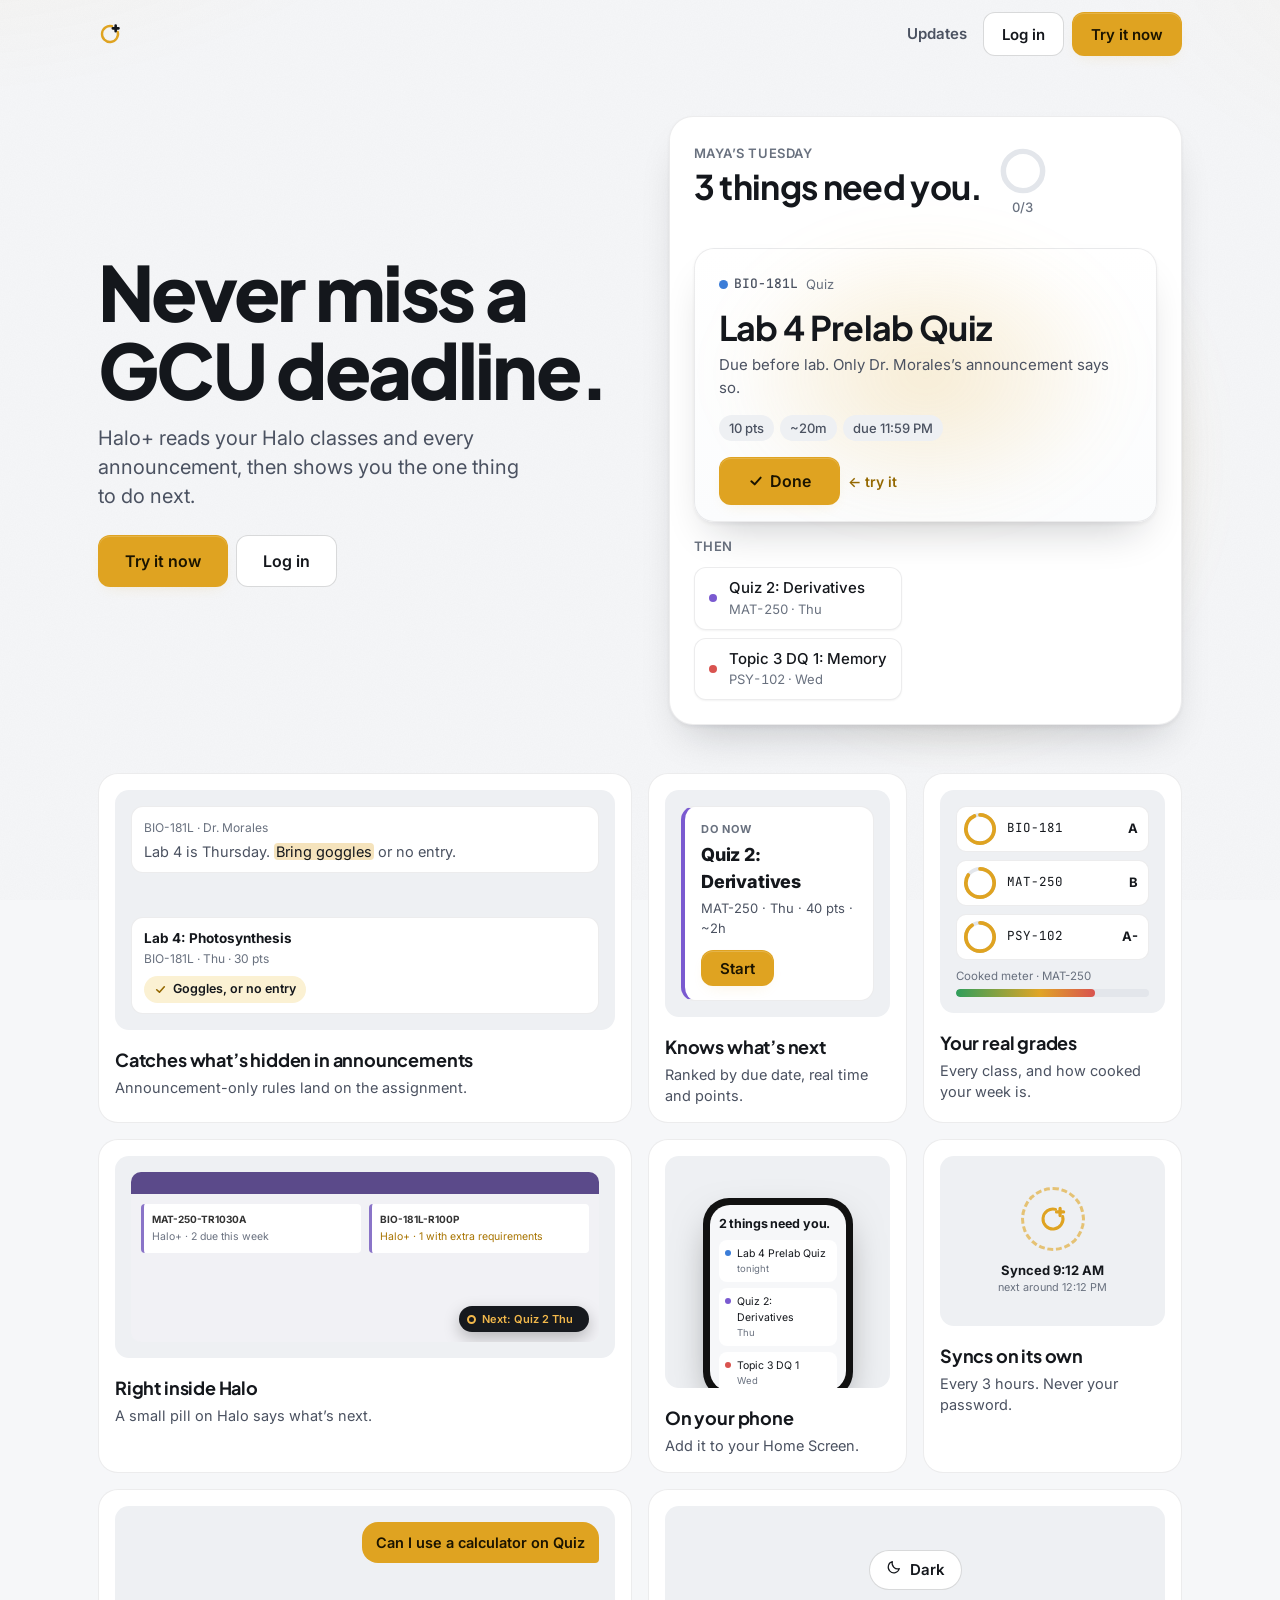
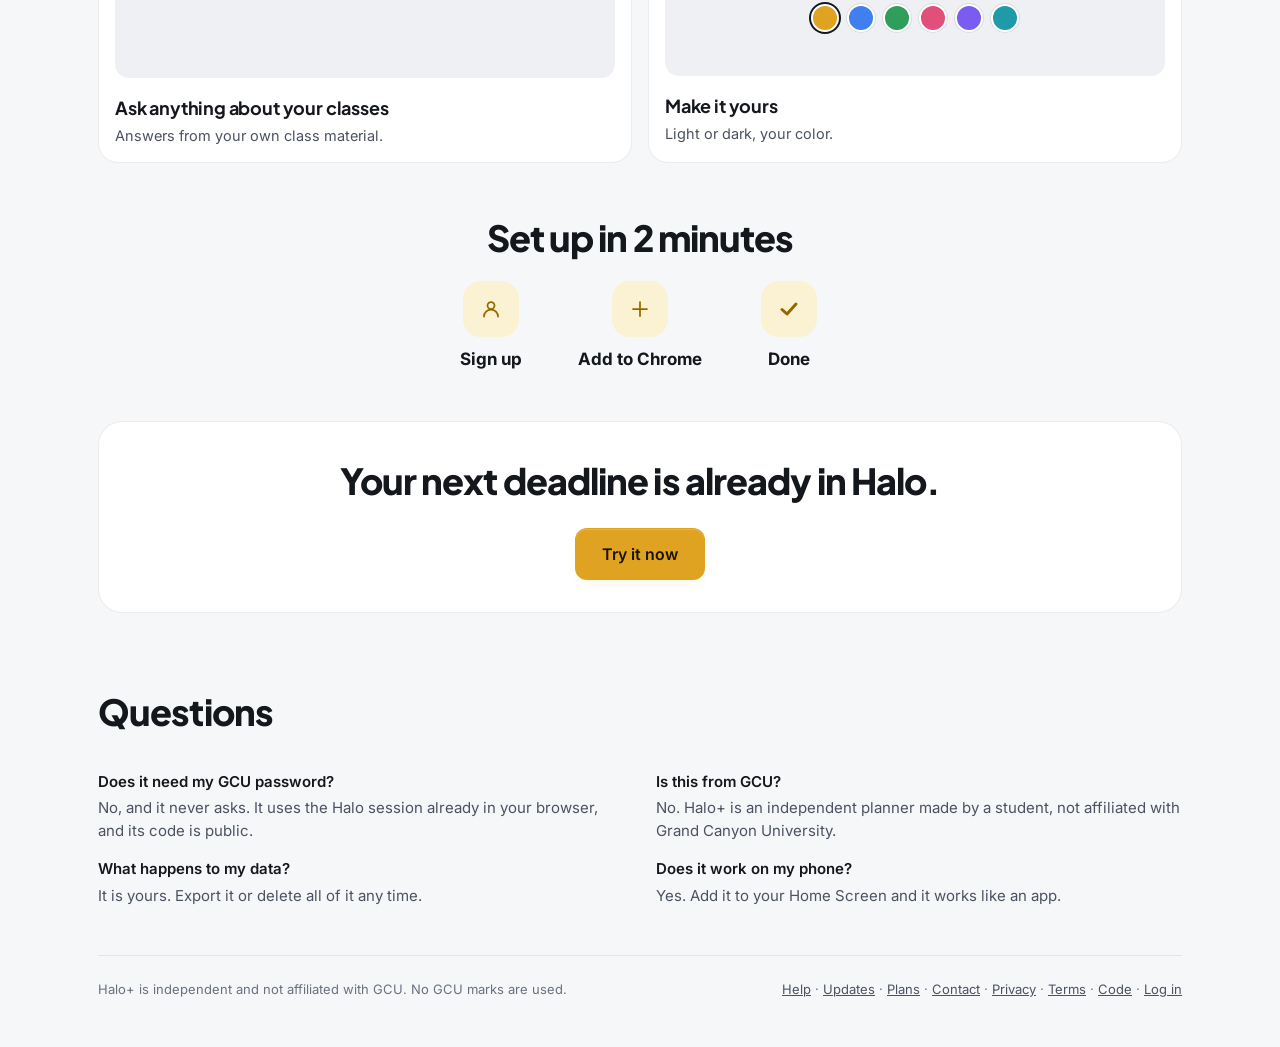
==== commit 661e632e: "Deploy 10e52c8c307cb4eb1501f728c1c35efbeb124a71" ====
--- a/index.html
+++ b/index.html
@@ -65,10 +65,10 @@
         "@context": "https://schema.org",
         "@type": "FAQPage",
         "mainEntity": [
-          { "@type": "Question", "name": "Does it need my GCU password?", "acceptedAnswer": { "@type": "Answer", "text": "No, and it never asks. The extension and the bookmark use the Halo session you already have in your browser. The code is public on GitHub, so anyone can check." } },
-          { "@type": "Question", "name": "Is this from GCU?", "acceptedAnswer": { "@type": "Answer", "text": "No. Halo+ is an independent planner made by a student. It is not affiliated with, endorsed by, or connected to Grand Canyon University. Halo is GCU's learning platform." } },
-          { "@type": "Question", "name": "What happens to my data?", "acceptedAnswer": { "@type": "Answer", "text": "It is yours. Export everything as one file any time, or delete the account and all of it in one tap. AI features send only the text they need and nothing is kept by the model provider." } },
-          { "@type": "Question", "name": "Does it work on my phone?", "acceptedAnswer": { "@type": "Answer", "text": "Yes. Add it to your Home Screen and it works like an app, notifications included. The bookmark works on a phone too." } }
+          { "@type": "Question", "name": "Does it need my GCU password?", "acceptedAnswer": { "@type": "Answer", "text": "No, and it never asks. It uses the Halo session already in your browser, and its code is public." } },
+          { "@type": "Question", "name": "Is this from GCU?", "acceptedAnswer": { "@type": "Answer", "text": "No. Halo+ is an independent planner made by a student, not affiliated with Grand Canyon University." } },
+          { "@type": "Question", "name": "What happens to my data?", "acceptedAnswer": { "@type": "Answer", "text": "It is yours. Export it or delete all of it any time." } },
+          { "@type": "Question", "name": "Does it work on my phone?", "acceptedAnswer": { "@type": "Answer", "text": "Yes. Add it to your Home Screen and it works like an app." } }
         ]
       }
     </script>
@@ -88,44 +88,47 @@
     <style>
       .booting-app #root > .prerendered { visibility: hidden; }
     </style>
-    <script type="module" crossorigin src="/assets/index-DVP6V42o.js"></script>
+    <script type="module" crossorigin src="/assets/index-CHKkn52D.js"></script>
     <link rel="modulepreload" crossorigin href="/assets/rolldown-runtime-Dd_uD5pT.js">
-    <link rel="modulepreload" crossorigin href="/assets/client-iDIeChCH.js">
+    <link rel="modulepreload" crossorigin href="/assets/client-Cz-rSoF7.js">
+    <link rel="modulepreload" crossorigin href="/assets/dates-DORm9gv9.js">
+    <link rel="modulepreload" crossorigin href="/assets/types-BsBEokEC.js">
     <link rel="modulepreload" crossorigin href="/assets/scope-CEwq_zcc.js">
-    <link rel="modulepreload" crossorigin href="/assets/router-FFx4MVCX.js">
-    <link rel="modulepreload" crossorigin href="/assets/Modal-nxR0AOHR.js">
-    <link rel="modulepreload" crossorigin href="/assets/state-DtmRqFOL.js">
-    <link rel="modulepreload" crossorigin href="/assets/maxState-C3LoLQ7u.js">
-    <link rel="modulepreload" crossorigin href="/assets/wrap-DdKeAuNu.js">
-    <link rel="modulepreload" crossorigin href="/assets/Requirements-CiX5eBFA.js">
-    <link rel="modulepreload" crossorigin href="/assets/useCan-DrC1YvYK.js">
-    <link rel="modulepreload" crossorigin href="/assets/device-ByoVPuli.js">
-    <link rel="modulepreload" crossorigin href="/assets/HowYouSync-BQVsx0EI.js">
-    <link rel="modulepreload" crossorigin href="/assets/floor-B38sSRYu.js">
+    <link rel="modulepreload" crossorigin href="/assets/router-CtybPWzR.js">
+    <link rel="modulepreload" crossorigin href="/assets/Modal-Yaj7JyWi.js">
+    <link rel="modulepreload" crossorigin href="/assets/useCan-DEiuqxdB.js">
+    <link rel="modulepreload" crossorigin href="/assets/floor-BlG1daVx.js">
     <link rel="modulepreload" crossorigin href="/assets/support-HicqsXAL.js">
     <link rel="modulepreload" crossorigin href="/assets/db-DLQtDsUL.js">
     <link rel="modulepreload" crossorigin href="/assets/preload-helper-Czpn1I53.js">
+    <link rel="modulepreload" crossorigin href="/assets/Requirements-Cc-038Nn.js">
     <link rel="modulepreload" crossorigin href="/assets/context-DjnAiWqD.js">
     <link rel="modulepreload" crossorigin href="/assets/db-DIfubOj7.js">
-    <link rel="modulepreload" crossorigin href="/assets/CourseChip-CN257q07.js">
-    <link rel="modulepreload" crossorigin href="/assets/heroFacts-HVMwr7ru.js">
-    <link rel="modulepreload" crossorigin href="/assets/concepts-DNZENQL3.js">
-    <link rel="modulepreload" crossorigin href="/assets/links-HbYR_IRJ.js">
-    <link rel="modulepreload" crossorigin href="/assets/format-HTTQzVqs.js">
-    <link rel="modulepreload" crossorigin href="/assets/search-C6h77nJ4.js">
-    <link rel="modulepreload" crossorigin href="/assets/upcoming-CYbxP0N0.js">
+    <link rel="modulepreload" crossorigin href="/assets/CourseChip-CHZgjFnv.js">
+    <link rel="modulepreload" crossorigin href="/assets/heroFacts-DqD4Pbsn.js">
+    <link rel="modulepreload" crossorigin href="/assets/concepts-DAdzJGwx.js">
+    <link rel="modulepreload" crossorigin href="/assets/links-cHpBbTOt.js">
+    <link rel="modulepreload" crossorigin href="/assets/format-CPhHJ5-S.js">
+    <link rel="modulepreload" crossorigin href="/assets/search-DhhysTaJ.js">
+    <link rel="modulepreload" crossorigin href="/assets/upcoming-D6k0uFVg.js">
     <link rel="modulepreload" crossorigin href="/assets/starter-CFTyAZIr.js">
-    <link rel="modulepreload" crossorigin href="/assets/client-BmQfQBmI.js">
-    <link rel="modulepreload" crossorigin href="/assets/WorkPanel-SZyJI1LS.js">
-    <link rel="modulepreload" crossorigin href="/assets/ItemDetail-BshJR0Du.js">
-    <link rel="modulepreload" crossorigin href="/assets/PlanWall-CFbvglEn.js">
-    <link rel="modulepreload" crossorigin href="/assets/SyncedLine-DxtfGrhD.js">
+    <link rel="modulepreload" crossorigin href="/assets/client-Dmtx2Ad_.js">
+    <link rel="modulepreload" crossorigin href="/assets/WorkPanel-nCage1vR.js">
+    <link rel="modulepreload" crossorigin href="/assets/ItemDetail-DvM30CWW.js">
+    <link rel="modulepreload" crossorigin href="/assets/handoff-DgXkAWJt.js">
+    <link rel="modulepreload" crossorigin href="/assets/maxState-C3LoLQ7u.js">
+    <link rel="modulepreload" crossorigin href="/assets/PlanWall-C_vvb1zC.js">
+    <link rel="modulepreload" crossorigin href="/assets/device-D23wP7M8.js">
+    <link rel="modulepreload" crossorigin href="/assets/HowYouSync-HgJY1Ap2.js">
+    <link rel="modulepreload" crossorigin href="/assets/SyncedLine-C2NgU7Ab.js">
     <link rel="modulepreload" crossorigin href="/assets/pdfText-Dd94il2O.js">
     <link rel="modulepreload" crossorigin href="/assets/pptx-FoGg_gbH.js">
+    <link rel="modulepreload" crossorigin href="/assets/ingest-BblKCnVi.js">
     <link rel="modulepreload" crossorigin href="/assets/db-CRcUd1x9.js">
-    <link rel="stylesheet" crossorigin href="/assets/index-qsJRhrkv.css">
+    <link rel="modulepreload" crossorigin href="/assets/run-9LMcLv5d.js">
+    <link rel="stylesheet" crossorigin href="/assets/index-xu7agEHM.css">
   </head>
   <body>
-    <div id="root"><div class="prerendered"><div class="landing"><header class="landing-head"><a class="brand" href="#/" aria-label="Halo+"><span class="brand-mark" aria-hidden="true"><svg viewBox="0 0 24 24" fill="none" aria-hidden="true" data-icon="" width="24" height="24"><path d="M19.73 9.93A8 8 0 1 1 14.07 4.27" stroke="var(--accent)" stroke-width="2.4" stroke-linecap="round"></path><path d="M17.66 3.5v5.7M14.8 6.35h5.7" stroke="currentColor" stroke-width="2.6" stroke-linecap="round"></path></svg></span><span class="brand-text">Halo+</span></a><nav class="landing-nav" aria-label="Account"><a class="btn" href="#/login">Log in</a><a class="btn primary" href="#/start">Try it free</a></nav></header><section class="landing-hero" aria-label="What Halo+ is"><div class="landing-copy"><p class="eyebrow">The planner built for Halo</p><h1 class="landing-title">Every GCU deadline in one place. Even the ones hidden in announcements.</h1><p class="landing-lede">Halo+ reads your Halo classes, grades and every announcement, then tells you the one thing to do next: when it&#x27;s due, how long it takes, what it&#x27;s worth. It syncs itself every 3 hours and never asks for your password.</p><div class="landing-cta"><a class="btn primary" href="#/start">Try it free</a><a class="btn" href="#/login">Log in</a></div><p class="hint">Every feature free for 7 days. No card, nothing to cancel.</p></div><div class="landing-mock" aria-label="What the app looks like" role="img"><div class="now"><header class="now-head"><div><p class="eyebrow">Thursday morning</p><h2 class="now-title">2 things need you.</h2></div><div class="now-ring" aria-hidden="true"><svg data-viz="" class="ring" viewBox="0 0 44 44" width="48" height="48" data-done="false"><circle class="ring-track" cx="22" cy="22" r="18"></circle><circle class="ring-fill" cx="22" cy="22" r="18" stroke-dasharray="113.1" stroke-dashoffset="75.4"></circle></svg><span class="now-ring-label">1/3</span></div></header><section class="hero" data-state="work" style="--course:#d9534f"><div class="hero-top"><span class="hero-eyebrow"><span class="chip" style="--course:#d9534f"><span class="dot"></span>CHM-113</span><span class="hero-kind">Lab</span></span><span class="pill" data-tone="soon">Due today</span></div><h2 class="hero-title">Lab 3 titration write-up</h2><p class="hero-why">It&#x27;s ~1.5h, due before class, and Dr. Awad moved it up in Tuesday&#x27;s announcement.</p><p class="hero-meta"><span class="pill">50 pts · 12% of grade</span><span class="pill">~1.5h</span><span class="pill">due 4:59 PM</span></p><div class="hero-actions"><span class="btn primary">Start</span><span class="btn" aria-hidden="true"><svg viewBox="0 0 24 24" fill="none" stroke="currentColor" stroke-width="3" stroke-linecap="round" stroke-linejoin="round" aria-hidden="true" data-icon="" width="14" height="14"><path d="M5 12.5 10 17 19 7"></path></svg></span><span class="btn quiet">Details</span></div></section><section class="then"><h3 class="section-title">Then</h3><ul class="item-list"><li><span class="row" style="--course:#3a7bd5"><span class="dot" aria-hidden="true"></span><span class="row-body"><span class="row-title">Rhetorical analysis draft</span><span class="row-meta">ENG-105 · tomorrow · ~2h · 100 pts</span></span></span></li><li><span class="row" style="--course:#2f9e5b"><span class="dot" aria-hidden="true"></span><span class="row-body"><span class="row-title">Topic 4 DQ replies</span><span class="row-meta">UNV-106 · Sunday · ~30m · 10 pts</span></span></span></li></ul></section><aside class="now-side"><section class="card headsup"><h3 class="section-title">Heads up</h3><ul class="headsup-list"><li class="headsup-line" data-tone="soon"><span class="headsup-dot" aria-hidden="true"></span><span class="headsup-text">Lab 3 needs your own splash goggles, from an announcement. Open it</span></li><li class="headsup-line"><span class="headsup-dot" aria-hidden="true"></span><span class="headsup-text">Next week is heavy: 5 items, 400 pts. Start the paper this weekend.</span></li></ul></section></aside></div></div></section><section class="landing-section" aria-label="What it does"><h2 class="landing-h2">What it does</h2><div class="landing-grid"><article class="card landing-feature"><span class="landing-icon" aria-hidden="true"><svg viewBox="0 0 24 24" fill="none" stroke="currentColor" stroke-width="1.75" stroke-linecap="round" stroke-linejoin="round" aria-hidden="true" data-icon="" width="20" height="20"><circle cx="12" cy="12" r="8.5"></circle><path d="M12 7.5V12l3 2"></path></svg></span><h3>Says what to do now</h3><p>One thing at a time, ranked by due date, real time and points. Nothing to sort, nothing to forget.</p></article><article class="card landing-feature"><span class="landing-icon" aria-hidden="true"><svg viewBox="0 0 24 24" fill="none" stroke="currentColor" stroke-width="1.75" stroke-linecap="round" stroke-linejoin="round" aria-hidden="true" data-icon="" width="20" height="20"><path d="M4 13.5V17a2 2 0 0 0 2 2h12a2 2 0 0 0 2-2v-3.5"></path><path d="M4 13.5h4l1.5 2.5h5l1.5-2.5h4"></path><path d="M6.5 13.5 8 6h8l1.5 7.5"></path></svg></span><h3>Reads every announcement</h3><p>The “due Friday” your professor only posted in an announcement lands on the assignment, in their own words.</p></article><article class="card landing-feature"><span class="landing-icon" aria-hidden="true"><svg viewBox="0 0 24 24" fill="none" stroke="currentColor" stroke-width="1.75" stroke-linecap="round" stroke-linejoin="round" aria-hidden="true" data-icon="" width="20" height="20"><path d="M4 5.5A1.5 1.5 0 0 1 5.5 4H10a2 2 0 0 1 2 2v14a2 2 0 0 0-2-2H5.5A1.5 1.5 0 0 1 4 16.5z"></path><path d="M20 5.5A1.5 1.5 0 0 0 18.5 4H14a2 2 0 0 0-2 2v14a2 2 0 0 1 2-2h4.5a1.5 1.5 0 0 0 1.5-1.5z"></path></svg></span><h3>Your real grades</h3><p>Halo&#x27;s grades for every class on one screen, and what you need on the rest of the term.</p></article><article class="card landing-feature"><span class="landing-icon" aria-hidden="true"><svg viewBox="0 0 24 24" fill="none" stroke="currentColor" stroke-width="1.75" stroke-linecap="round" stroke-linejoin="round" aria-hidden="true" data-icon="" width="20" height="20"><path d="M3 9.5 12 5l9 4.5-9 4.5z"></path><path d="M7 11.5V16c0 1.5 2.5 3 5 3s5-1.5 5-3v-4.5"></path><path d="M21 9.5V15"></path></svg></span><h3>Studies with you</h3><p>A study plan and practice worksheet for your next quiz, from your own slides. Check your work against the rubric first.</p></article></div></section><section class="landing-section" aria-label="How it works"><h2 class="landing-h2">Set up in two minutes</h2><ol class="landing-how"><li class="card"><span class="landing-step">1</span><h3>Sign up</h3><p>Email or Google. No card.</p></li><li class="card"><span class="landing-step">2</span><h3>Connect Halo</h3><p>Add the <a href="https://chromewebstore.google.com/detail/halo+/dookepepmkkakmepjabldmgfmfhfcmnn" target="_blank" rel="noopener">Halo+ Chrome extension</a>. On an iPad or phone, the 😇 Sync Halo bookmark does it in one tap.</p></li><li class="card"><span class="landing-step">3</span><h3>That&#x27;s it</h3><p>It syncs every 3 hours on its own. Open Halo+ and do the next thing.</p></li></ol><p class="hint">It reads Halo with the session you already have in your browser. It never sees your password, and Halo sync is part of Plus (the free week includes it).</p></section><section class="landing-section" aria-label="Plans"><h2 class="landing-h2">Plans</h2><div class="landing-plans"><article class="card landing-plan" data-tier="free"><p class="landing-plan-name">Free</p><p class="landing-plan-price">$0</p><ul><li>Syllabus PDF drop and items you add</li><li>Now, Calendar and Classes built from them</li><li>No Halo sync, no announcements, no AI</li></ul></article><article class="card landing-plan" data-tier="plus"><p class="landing-plan-name">Plus</p><p class="landing-plan-price">$4.99<small> a month</small><span class="landing-plan-terms">plus tax where applicable · Cancel anytime</span></p><ul><li>Auto-sync: Halo syncs on its own every 3 hours (the Chrome extension), or any time with the bookmark</li><li>Halo&#x27;s real grades and every announcement</li><li>Announcements read for you</li><li>Every notification and the Sunday preview</li></ul></article><article class="card landing-plan" data-tier="max"><p class="landing-plan-name">Max</p><p class="landing-plan-price">$7.99<small> a month</small><span class="landing-plan-terms">plus tax where applicable · Cancel anytime</span></p><ul><li>Everything in Plus, auto-sync included</li><li>Ask: a study partner that knows your classes, slides and announcements</li><li>Practice: study plans, worksheets with answers, quiz me, flashcards</li><li>Check my work against the rubric, lecture notes, your own colour</li></ul></article></div><p class="landing-trial"><svg data-viz="" class="halo-draw" viewBox="0 0 24 24" width="28" height="28" fill="none" aria-hidden="true"><path class="halo-draw-ring" d="M19.73 9.93A8 8 0 1 1 14.07 4.27" stroke="var(--accent)" stroke-width="2" stroke-linecap="round" pathLength="1"></path><path class="halo-draw-plus" d="M17.66 3.5v5.7M14.8 6.35h5.7" stroke="currentColor" stroke-width="2.4" stroke-linecap="round"></path></svg><span>Every new account gets Max free for 7 days, from the moment you sign up. No card, nothing to cancel, nothing charges. After 7 days you choose what to keep; Free stays free.</span></p></section><section class="landing-section landing-invite card" aria-label="Bring a friend"><span class="landing-icon" aria-hidden="true"><svg viewBox="0 0 24 24" fill="none" stroke="currentColor" stroke-width="1.75" stroke-linecap="round" stroke-linejoin="round" aria-hidden="true" data-icon="" width="20" height="20"><rect x="3.5" y="8.5" width="17" height="4" rx="1"></rect><path d="M5 12.5V19a1 1 0 0 0 1 1h12a1 1 0 0 0 1-1v-6.5M12 8.5V20M12 8.5C10.5 5 7 4.5 7 6.8c0 1.2 1.6 1.7 5 1.7ZM12 8.5c1.5-3.5 5-4 5-1.7 0 1.2-1.6 1.7-5 1.7Z"></path></svg></span><h2 class="landing-h2">Bring a friend, both get a month</h2><p class="landing-lede">Everyone gets a link on their You page. When a friend signs up with yours, they get their free week of Max like everyone, then 30 days of Plus free, and you get 30 days of Plus too: Halo sync, real grades, and every announcement read for you.</p><p class="hint">Your month starts after any free week or paid plan you have, so none is wasted. Theirs starts after their own free week of Max. Invite as many friends as you like; each one adds another 30 days.</p></section><section class="landing-section landing-faq" aria-label="Questions"><h2 class="landing-h2">Questions</h2><dl><div><dt>Does it need my GCU password?</dt><dd>No, and it never asks. The extension and the bookmark use the Halo session you already have in your browser. The code is public on GitHub, so anyone can check.</dd></div><div><dt>Is this from GCU?</dt><dd>No. Halo+ is an independent planner made by a student. It is not affiliated with, endorsed by, or connected to Grand Canyon University. Halo is GCU&#x27;s learning platform.</dd></div><div><dt>What happens to my data?</dt><dd>It is yours. Export everything as one file any time, or delete the account and all of it in one tap. AI features send only the text they need and nothing is kept by the model provider.</dd></div><div><dt>Does it work on my phone?</dt><dd>Yes. Add it to your Home Screen and it works like an app, notifications included. The bookmark works on a phone too.</dd></div></dl></section><footer class="landing-foot"><nav class="landing-help" aria-label="Help for GCU Halo"><p class="landing-help-title"><a href="./help/">Help for GCU Halo</a></p><ul><li><a href="./help/gcu-halo-due-dates/">How to see all your GCU Halo due dates in one place</a></li><li><a href="./help/halo-announcements/">Halo announcements: how not to miss what your professor asks for</a></li><li><a href="./help/halo-calendar-export/">GCU Halo calendar: getting your assignments into Google or Apple Calendar</a></li><li><a href="./help/halo-app-iphone-ipad/">Halo GCU app for iPhone and iPad: what works</a></li><li><a href="./help/halo-vs-halo-plus/">Halo vs Halo+: what&#x27;s the difference?</a></li><li><a href="./help/halo-grades/">How to check your grades in GCU Halo, and what you need on the rest</a></li><li><a href="./help/is-halo-plus-safe/">Is it safe to connect a planner to GCU Halo? Passwords and privacy</a></li></ul></nav><p>Halo+ is an independent planner and is not affiliated with Grand Canyon University. Halo is GCU&#x27;s learning platform. No GCU marks are used.</p><nav><a href="./privacy.html">Privacy</a> · <a href="./terms.html">Terms</a> · <a href="https://github.com/richardsgeorger-collab/school-dashboard" rel="noopener">Code</a> · <a href="#/login">Log in</a></nav></footer></div></div></div>
+    <div id="root"><div class="prerendered"><div class="landing lp"><header class="lp-head"><a class="brand" href="#/" aria-label="Halo+"><span class="brand-mark" aria-hidden="true"><svg viewBox="0 0 24 24" fill="none" aria-hidden="true" data-icon="" width="24" height="24"><path d="M19.73 9.93A8 8 0 1 1 14.07 4.27" stroke="var(--accent)" stroke-width="2.4" stroke-linecap="round"></path><path d="M17.66 3.5v5.7M14.8 6.35h5.7" stroke="currentColor" stroke-width="2.6" stroke-linecap="round"></path></svg></span><span class="brand-text">Halo+</span></a><nav class="lp-nav" aria-label="Site"><a class="lp-link" href="./updates/">Updates</a><a class="btn" href="#/login">Log in</a><a class="btn primary" href="#/start">Try it now</a></nav></header><section class="lp-hero" aria-label="What Halo+ is"><div class="lp-copy"><h1 class="lp-title">Never miss a GCU deadline.</h1><p class="lp-sub">Halo+ reads your Halo classes and every announcement, then shows you the one thing to do next.</p><div class="lp-cta"><a class="btn primary lp-big" href="#/start">Try it now</a><a class="btn lp-big" href="#/login">Log in</a></div></div><div class="lp-live" aria-label="Try Halo+: check off the top item"><div class="now lp-now"><header class="now-head"><div><p class="eyebrow">Maya’s Tuesday</p><h2 class="now-title">3 things need you.</h2></div><div class="now-ring" aria-hidden="true"><svg class="ring" viewBox="0 0 44 44" width="48" height="48" data-done="false"><circle class="ring-track" cx="22" cy="22" r="18"></circle><circle class="ring-fill" cx="22" cy="22" r="18" stroke-dasharray="113.1" stroke-dashoffset="113.1"></circle></svg><span class="now-ring-label">0/3</span></div></header><section class="hero lp-hero-card" data-state="work" style="--course:#3B7DD8"><div class="hero-top"><span class="hero-eyebrow"><span class="chip" style="--course:#3B7DD8"><span class="dot"></span>BIO-181L</span><span class="hero-kind">Quiz</span></span></div><h3 class="hero-title">Lab 4 Prelab Quiz</h3><p class="hero-why">Due before lab. Only Dr. Morales’s announcement says so.</p><p class="hero-meta"><span class="pill">10 pts</span><span class="pill">~20m</span><span class="pill">due 11:59 PM</span></p><div class="hero-actions"><button type="button" class="btn primary lp-done"><svg viewBox="0 0 24 24" fill="none" stroke="currentColor" stroke-width="3" stroke-linecap="round" stroke-linejoin="round" aria-hidden="true" data-icon="" width="14" height="14"><path d="M5 12.5 10 17 19 7"></path></svg> Done</button><span class="lp-try" aria-hidden="true">← try it</span></div></section><section class="then"><h3 class="section-title">Then</h3><ul class="item-list"><li class="lp-rise"><span class="row" style="--course:#7A5AD0"><span class="dot" aria-hidden="true"></span><span class="row-body"><span class="row-title">Quiz 2: Derivatives</span><span class="row-meta">MAT-250 · Thu</span></span></span></li><li class="lp-rise"><span class="row" style="--course:#D9534F"><span class="dot" aria-hidden="true"></span><span class="row-body"><span class="row-title">Topic 3 DQ 1: Memory</span><span class="row-meta">PSY-102 · Wed</span></span></span></li></ul></section></div></div></section><section class="lp-bento" aria-label="What it does"><article class="lp-tile" data-wide="true"><div class="lp-visual"><div class="lp-caught" aria-hidden="true"><div class="lp-ann"><span class="lp-ann-from">BIO-181L · Dr. Morales</span><p>Lab 4 is Thursday. <mark>Bring goggles</mark> or no entry.</p></div><span class="lp-fly">Bring goggles</span><div class="lp-assign"><span class="lp-assign-title">Lab 4: Photosynthesis</span><span class="lp-assign-meta">BIO-181L · Thu · 30 pts</span><span class="lp-req"><svg viewBox="0 0 24 24" fill="none" stroke="currentColor" stroke-width="3" stroke-linecap="round" stroke-linejoin="round" aria-hidden="true" data-icon="" width="14" height="14"><path d="M5 12.5 10 17 19 7"></path></svg> Goggles, or no entry</span></div></div></div><h3>Catches what’s hidden in announcements</h3><p>Announcement-only rules land on the assignment.</p></article><article class="lp-tile"><div class="lp-visual"><div class="lp-next" aria-hidden="true"><span class="lp-next-eyebrow">Do now</span><span class="lp-next-title">Quiz 2: Derivatives</span><span class="lp-next-meta">MAT-250 · Thu · 40 pts · ~2h</span><span class="btn primary lp-next-btn">Start</span></div></div><h3>Knows what’s next</h3><p>Ranked by due date, real time and points.</p></article><article class="lp-tile"><div class="lp-visual"><div class="lp-grades" aria-hidden="true"><div class="lp-grade"><svg viewBox="0 0 36 36" width="34" height="34"><circle cx="18" cy="18" r="15" class="lp-grade-track"></circle><circle cx="18" cy="18" r="15" class="lp-grade-fill" stroke-dasharray="87.60600000000001 94.2"></circle></svg><span class="lp-grade-code">BIO-181</span><span class="lp-grade-letter">A</span></div><div class="lp-grade"><svg viewBox="0 0 36 36" width="34" height="34"><circle cx="18" cy="18" r="15" class="lp-grade-track"></circle><circle cx="18" cy="18" r="15" class="lp-grade-fill" stroke-dasharray="79.128 94.2"></circle></svg><span class="lp-grade-code">MAT-250</span><span class="lp-grade-letter">B</span></div><div class="lp-grade"><svg viewBox="0 0 36 36" width="34" height="34"><circle cx="18" cy="18" r="15" class="lp-grade-track"></circle><circle cx="18" cy="18" r="15" class="lp-grade-fill" stroke-dasharray="84.78 94.2"></circle></svg><span class="lp-grade-code">PSY-102</span><span class="lp-grade-letter">A-</span></div><div class="lp-cook"><span class="lp-cook-label">Cooked meter · MAT-250</span><span class="lp-cook-track"><span class="lp-cook-fill"></span></span></div></div></div><h3>Your real grades</h3><p>Every class, and how cooked your week is.</p></article><article class="lp-tile" data-wide="true"><div class="lp-visual"><div class="lp-halo" aria-hidden="true"><div class="lp-halo-bar"></div><div class="lp-halo-cards"><div class="lp-halo-card"><b>MAT-250-TR1030A</b><em>Halo+ · 2 due this week</em></div><div class="lp-halo-card"><b>BIO-181L-R100P</b><em data-tone="gold">Halo+ · 1 with extra requirements</em></div></div><span class="lp-pill"><span class="lp-pill-mark"></span><span class="lp-pill-short">Next: Quiz 2 Thu</span><span class="lp-pill-long">Next up: Quiz 2: Derivatives · Thu · 40 pts</span></span></div></div><h3>Right inside Halo</h3><p>A small pill on Halo says what’s next.</p></article><article class="lp-tile"><div class="lp-visual"><div class="lp-phone" aria-hidden="true"><div class="lp-phone-screen"><b>2 things need you.</b><span class="lp-phone-row" style="--course:#3B7DD8"><i></i><span>Lab 4 Prelab Quiz<small>tonight</small></span></span><span class="lp-phone-row" style="--course:#7A5AD0"><i></i><span>Quiz 2: Derivatives<small>Thu</small></span></span><span class="lp-phone-row" style="--course:#D9534F"><i></i><span>Topic 3 DQ 1<small>Wed</small></span></span></div></div></div><h3>On your phone</h3><p>Add it to your Home Screen.</p></article><article class="lp-tile"><div class="lp-visual"><div class="lp-sync" aria-hidden="true"><span class="lp-sync-ring"><svg viewBox="0 0 24 24" fill="none" aria-hidden="true" data-icon="" width="24" height="24"><path d="M19.73 9.93A8 8 0 1 1 14.07 4.27" stroke="var(--accent)" stroke-width="2.4" stroke-linecap="round"></path><path d="M17.66 3.5v5.7M14.8 6.35h5.7" stroke="currentColor" stroke-width="2.6" stroke-linecap="round"></path></svg></span><span class="lp-sync-line"><b>Synced 9:12 AM</b><small>next around 12:12 PM</small></span></div></div><h3>Syncs on its own</h3><p>Every 3 hours. Never your password.</p></article><article class="lp-tile" data-wide="true"><div class="lp-visual"><div class="lp-ask" aria-hidden="true"><p class="lp-q">Can I use a calculator on Quiz 2?</p><p class="lp-a">A scientific one only, no graphing calculators (Prof. Whitaker, Monday’s announcement).</p></div></div><h3>Ask anything about your classes</h3><p>Answers from your own class material.</p></article><article class="lp-tile" data-wide="true"><div class="lp-visual"><div class="lp-yours"><button type="button" class="lp-mode" aria-label="Switch light and dark"><span aria-hidden="true"><svg viewBox="0 0 24 24" fill="none" stroke="currentColor" stroke-width="1.75" stroke-linecap="round" stroke-linejoin="round" aria-hidden="true" data-icon="" width="20" height="20"><path d="M20 14.5A8.5 8.5 0 0 1 9.5 4a8.5 8.5 0 1 0 10.5 10.5z"></path></svg></span>Dark</button><div class="lp-swatches" role="radiogroup" aria-label="Color"><button type="button" role="radio" aria-checked="true" aria-label="Gold" class="lp-swatch" style="--sw:#dfa321"></button><button type="button" role="radio" aria-checked="false" aria-label="Blue" class="lp-swatch" style="--sw:#3f7fee"></button><button type="button" role="radio" aria-checked="false" aria-label="Green" class="lp-swatch" style="--sw:#2f9e5b"></button><button type="button" role="radio" aria-checked="false" aria-label="Rose" class="lp-swatch" style="--sw:#e0507a"></button><button type="button" role="radio" aria-checked="false" aria-label="Violet" class="lp-swatch" style="--sw:#7b5cf0"></button><button type="button" role="radio" aria-checked="false" aria-label="Teal" class="lp-swatch" style="--sw:#1f9aa8"></button></div></div></div><h3>Make it yours</h3><p>Light or dark, your color.</p></article></section><section class="lp-steps" aria-label="Set up"><h2 class="lp-h2">Set up in 2 minutes</h2><ol><li><span class="lp-step-icon" aria-hidden="true"><svg viewBox="0 0 24 24" fill="none" stroke="currentColor" stroke-width="1.75" stroke-linecap="round" stroke-linejoin="round" aria-hidden="true" data-icon="" width="20" height="20"><circle cx="12" cy="8.5" r="3.5"></circle><path d="M5 19.5a7 7 0 0 1 14 0"></path></svg></span>Sign up</li><li><span class="lp-step-icon" aria-hidden="true"><svg viewBox="0 0 24 24" fill="none" stroke="currentColor" stroke-width="1.75" stroke-linecap="round" stroke-linejoin="round" aria-hidden="true" data-icon="" width="18" height="18"><path d="M12 5v14M5 12h14"></path></svg></span>Add to Chrome</li><li><span class="lp-step-icon" aria-hidden="true"><svg viewBox="0 0 24 24" fill="none" stroke="currentColor" stroke-width="3" stroke-linecap="round" stroke-linejoin="round" aria-hidden="true" data-icon="" width="14" height="14"><path d="M5 12.5 10 17 19 7"></path></svg></span>Done</li></ol></section><section class="lp-close" aria-label="Start"><h2 class="lp-h2">Your next deadline is already in Halo.</h2><a class="btn primary lp-big" href="#/start">Try it now</a></section><section class="landing-section landing-faq" aria-label="Questions"><h2 class="lp-h2">Questions</h2><dl><div><dt>Does it need my GCU password?</dt><dd>No, and it never asks. It uses the Halo session already in your browser, and its code is public.</dd></div><div><dt>Is this from GCU?</dt><dd>No. Halo+ is an independent planner made by a student, not affiliated with Grand Canyon University.</dd></div><div><dt>What happens to my data?</dt><dd>It is yours. Export it or delete all of it any time.</dd></div><div><dt>Does it work on my phone?</dt><dd>Yes. Add it to your Home Screen and it works like an app.</dd></div></dl></section><footer class="landing-foot"><p>Halo+ is independent and not affiliated with GCU. No GCU marks are used.</p><nav><a class="landing-help" href="./help/">Help</a> · <a href="./updates/">Updates</a> · <a href="./plans/">Plans</a> · <a href="mailto:richards.georger@gmail.com?subject=Halo%2B">Contact</a> · <a href="./privacy.html">Privacy</a> · <a href="./terms.html">Terms</a> · <a href="https://github.com/richardsgeorger-collab/school-dashboard" rel="noopener">Code</a> · <a href="#/login">Log in</a></nav></footer></div></div></div>
   </body>
 </html>
--- a/assets/index-xu7agEHM.css
+++ b/assets/index-xu7agEHM.css
@@ -0,0 +1 @@
+:root{--lightningcss-light:initial;--lightningcss-dark: ;color-scheme:light;--font-body:"Inter", -apple-system, BlinkMacSystemFont, "SF Pro Text", "Segoe UI", system-ui, sans-serif;--font-display:"Plus Jakarta Sans", "Inter", -apple-system, system-ui, sans-serif;--font-mono:"JetBrains Mono", ui-monospace, "SF Mono", Menlo, monospace;--t-display:700 34px/1.1 var(--font-display);--t-title:700 26px/1.15 var(--font-display);--t-heading:600 16px/1.3 var(--font-body);--t-body:400 15px/1.5 var(--font-body);--t-small:400 13px/1.45 var(--font-body);--t-micro:500 13px/1.3 var(--font-body);--track-tight:-.02em;--track-caps:.04em;--s-1:4px;--s-2:8px;--s-3:12px;--s-4:16px;--s-5:24px;--s-6:32px;--s-7:48px;--gutter:20px;--content-max:1440px;--wide-max:1440px;--prose-max:68ch;--tap:44px;--nav-h:56px;--bg:#f6f7f9;--surface:#fff;--surface-2:#eef0f3;--surface-3:#e3e6eb;--line:#10141c14;--line-strong:#10141c29;--ink:#14171c;--ink-2:#4b5261;--ink-3:#69717f;--accent:#dfa321;--accent-ink:#1b1400;--accent-text:#946800;--accent-soft:#fbf1d3;--ok:#2a7549;--ok-soft:#e3f1e7;--warn:#a4600d;--warn-soft:#fbeedc;--danger:#c73a31;--danger-soft:#fbe6e4;--halo:#f2b84b;--halo-soft:#fbf1d3;--halo-ink:#5c4200;--page-blobs:radial-gradient(50% 42% at 10% -4%, #dfa32114, transparent 62%), radial-gradient(42% 38% at 100% 8%, #dfa3210d, transparent 60%);--grain:.035;--grain-blend:multiply;--card-bg:linear-gradient(180deg, #fff, #fbfcfd);--card-edge:#ffffffe6;--glow:#dfa32133;--r-sm:10px;--r-md:12px;--r-lg:16px;--r-xl:20px;--r-pill:999px;--shadow-1:0 1px 2px #10141c0d;--shadow-2:0 1px 2px #10141c0d, 0 10px 28px -14px #10141c2e;--shadow-3:0 2px 4px #10141c0f, 0 22px 44px -18px #10141c3d;--sheet-shadow:0 -8px 40px -8px #10141c47;--ease:cubic-bezier(.2, .8, .2, 1);--dur-1:.15s;--dur-2:.24s;--dur-3:.42s;--hi:var(--halo);--hi-soft:var(--halo-soft);--hi-ink:var(--halo-ink);--overdue:var(--danger);--overdue-soft:var(--danger-soft);--risk:var(--warn);--risk-soft:var(--warn-soft);--soon:var(--accent);--soon-soft:var(--accent-soft);--shadow:var(--shadow-2);--hatch:repeating-linear-gradient(135deg, transparent 0 3px, #10141c38 3px 5px)}:root[data-theme=dark]{--lightningcss-light: ;--lightningcss-dark:initial;color-scheme:dark;--bg:#0b0d10;--surface:#15181c;--surface-2:#1c2025;--surface-3:#262b31;--line:#ffffff14;--line-strong:#ffffff29;--ink:#f2f4f7;--ink-2:#a9b0bc;--ink-3:#8a919d;--accent:#f2b84b;--accent-ink:#1b1400;--accent-text:#f2b84b;--accent-soft:#f2b84b24;--ok:#6fcf97;--ok-soft:#6fcf971f;--warn:#f0b458;--warn-soft:#f0b45824;--danger:#f27c6d;--danger-soft:#f27c6d24;--halo:#ffd27a;--halo-soft:#f2b84b24;--halo-ink:#ffe3a0;--page-blobs:radial-gradient(50% 42% at 10% -4%, #f2b84b14, transparent 62%), radial-gradient(42% 38% at 100% 8%, #f2b84b0d, transparent 60%);--grain:.05;--grain-blend:overlay;--card-bg:linear-gradient(180deg, #ffffff09, #ffffff03), #15181c;--card-edge:#ffffff0f;--glow:#f2b84b3d;--shadow-1:0 1px 2px #00000073;--shadow-2:0 1px 2px #00000073, 0 10px 28px -14px #000000b3;--shadow-3:0 2px 4px #00000080, 0 22px 44px -18px #000c;--sheet-shadow:0 -8px 40px -8px #000000b3;--hatch:repeating-linear-gradient(135deg, transparent 0 3px, #f2f4f747 3px 5px)}@media (prefers-reduced-motion:reduce){:root{--dur-1:0s;--dur-2:0s;--dur-3:0s}}*,:before,:after{box-sizing:border-box}html{background:var(--bg);-webkit-text-size-adjust:100%}body{font-family:var(--font-body);color:var(--ink);background:var(--bg);margin:0;font-size:15px;line-height:1.45;overflow-x:hidden}h1,h2,h3{font-family:var(--font-display);letter-spacing:-.01em;margin:0}p{margin:0}button,input,select,textarea{font:inherit;color:inherit}button{cursor:pointer;background:0 0;border:0;padding:0}.mono{font-family:var(--font-mono);font-variant-numeric:tabular-nums}.visually-hidden{clip:rect(0 0 0 0);white-space:nowrap;width:1px;height:1px;position:absolute;overflow:hidden}.app{flex-direction:column;min-height:100dvh;display:flex}.topbar{z-index:20;background:var(--bg);border-bottom:1px solid var(--line);position:sticky;top:0}.topbar-inner{max-width:var(--content-max);padding:var(--s-3) var(--s-4);align-items:center;gap:var(--s-4);margin:0 auto;display:flex}.brand{font-family:var(--font-display);letter-spacing:-.02em;align-items:center;gap:var(--s-2);font-size:18px;font-weight:800;display:flex}.brand-mark{background:var(--ink);width:22px;height:22px;color:var(--hi);border-radius:5px;place-items:center;font-size:13px;font-weight:800;display:grid}.topbar-date{color:var(--ink-2);margin-left:auto;font-size:13px}.sync-dot{background:var(--ink-3);width:8px;height:8px;margin-left:var(--s-2);border-radius:50%;display:inline-block}.sync-dot[data-status=synced]{background:var(--ok)}.sync-dot[data-status=syncing]{background:var(--soon);animation:1s ease-in-out infinite pulse}.sync-dot[data-status=error]{background:var(--overdue)}.sync-dot[data-status=signed_out]{background:var(--risk)}@keyframes pulse{50%{opacity:.35}}.nav-top{gap:var(--s-1);display:none}.nav-link{min-height:36px;padding:0 var(--s-3);border-radius:var(--r-md);color:var(--ink-2);align-items:center;gap:6px;font-weight:500;text-decoration:none;display:inline-flex}.nav-link:hover{background:var(--surface-2)}.nav-link[aria-current=page]{color:var(--ink);background:var(--surface-2)}.main{width:100%;min-width:0;max-width:var(--content-max);padding:var(--s-4) var(--s-4) calc(var(--nav-h) + var(--s-6) + env(safe-area-inset-bottom));flex:1;margin:0 auto}.nav-bottom{z-index:20;height:calc(var(--nav-h) + env(safe-area-inset-bottom));padding-bottom:env(safe-area-inset-bottom);background:var(--surface);border-top:1px solid var(--line);grid-template-columns:repeat(6,minmax(0,1fr));display:grid;position:fixed;bottom:0;left:0;right:0}.topbar-gear{width:36px;height:36px;color:var(--ink-2);vertical-align:middle;border-radius:50%;place-items:center;margin-left:6px;display:inline-grid;position:relative}.topbar-gear:hover{background:var(--surface-2)}.topbar-gear .sync-dot{margin:0;position:absolute;top:4px;right:4px}.nav-bottom .nav-link{min-height:var(--nav-h);border-radius:0;flex-direction:column;justify-content:center;gap:2px;min-width:0;padding:0 2px;font-size:11px}.nav-bottom .nav-label{text-overflow:ellipsis;white-space:nowrap;max-width:100%;overflow:hidden}@media (max-width:359px){.nav-bottom .nav-link{font-size:10px}}.nav-bottom .nav-link[aria-current=page]{color:var(--ink);background:0 0}.nav-bottom .nav-link[aria-current=page] svg{color:var(--ink)}.nav-link svg{width:22px;height:22px;color:var(--ink-3)}@media (min-width:1100px){.nav-top{display:flex}.nav-bottom{display:none}}@media (min-width:1100px) and (max-width:1280px){.brand-text{display:none}.nav-top .nav-link{padding:0 10px}}@media (min-width:768px){.main{padding:var(--s-5) var(--s-5) var(--s-7)}}.page-title{letter-spacing:-.03em;font-size:32px;font-weight:800;line-height:1.05}.section-title{text-transform:uppercase;letter-spacing:.08em;color:var(--ink-2);align-items:baseline;gap:var(--s-2);font-size:13px;font-weight:600;display:flex}.section-title .count{font-family:var(--font-mono);color:var(--ink-3);font-weight:500}.section{margin-top:28px}.card{background:var(--surface);border:1px solid var(--line);border-radius:var(--r-lg);padding:var(--s-4)}.chip{font-family:var(--font-mono);color:var(--ink-2);white-space:nowrap;align-items:center;gap:6px;font-size:12px;display:inline-flex}.chip .dot{background:var(--course,var(--ink-3));border-radius:2px;flex:none;width:9px;height:9px}.badge{letter-spacing:.02em;white-space:nowrap;border-radius:999px;align-items:center;gap:4px;padding:3px 8px;font-size:11px;font-weight:600;display:inline-flex}.badge[data-risk=overdue]{background:var(--overdue-soft);color:var(--overdue)}.badge[data-risk=at_risk]{background:var(--risk-soft);color:var(--risk)}.badge[data-risk=due_soon]{background:var(--soon-soft);color:var(--accent-text)}.badge[data-risk=start_today]{background:var(--hi);color:var(--hi-ink)}.badge[data-risk=done]{background:var(--ok-soft);color:var(--ok)}.flag{font-family:var(--font-mono);border:1px solid var(--line-strong);color:var(--ink-2);border-radius:4px;padding:1px 6px;font-size:11px}.btn{min-height:40px;padding:0 var(--s-4);border-radius:var(--r-md);border:1px solid var(--line-strong);background:var(--surface);white-space:nowrap;justify-content:center;align-items:center;gap:6px;font-weight:500;display:inline-flex}.btn.primary:hover{opacity:.9}.btn.danger{color:var(--overdue);border-color:color-mix(in srgb, var(--overdue) 40%, var(--line))}.btn.small{min-height:32px;padding:0 var(--s-3);font-size:13px}.btn:disabled{opacity:.5;cursor:not-allowed}.segmented button{min-height:34px;padding:0 var(--s-3);color:var(--ink-2);border-radius:8px;font-size:13px;font-weight:500}.segmented button[aria-pressed=true]{background:var(--surface);color:var(--ink);box-shadow:var(--shadow)}.field>span{color:var(--ink-2);font-size:12px;font-weight:600}.field input,.field select,.field textarea{min-height:var(--tap);border:1px solid var(--line-strong);border-radius:var(--r-md);background:var(--surface);width:100%;padding:8px 10px}.field textarea{resize:vertical;min-height:80px}.hint{color:var(--ink-3);font-size:12px}.item-list{flex-direction:column;gap:6px;margin:0;padding:0;list-style:none;display:flex}.item-row{grid-template-columns:var(--tap) minmax(0, 1fr) auto;background:var(--surface);border:1px solid var(--line);border-left:4px solid var(--course,var(--ink-3));border-radius:var(--r-md);min-height:56px;padding-right:var(--s-3);align-items:center;gap:4px;transition:opacity .2s;display:grid}.item-row[data-done=true] .item-title{text-decoration:line-through}.check{width:var(--tap);height:var(--tap);place-items:center;display:grid}.check span{border:2px solid var(--line-strong);width:22px;height:22px;color:var(--bg);border-radius:50%;place-items:center;transition:background .15s,border-color .15s;display:grid}.item-main{text-align:left;flex-direction:column;gap:2px;min-width:0;padding:8px 4px 8px 0;display:flex}.item-title{text-overflow:ellipsis;white-space:nowrap;font-weight:600;overflow:hidden}.item-sub{color:var(--ink-3);text-overflow:ellipsis;white-space:nowrap;font-size:12px;overflow:hidden}.item-row[data-state=overdue]{border-left-color:var(--overdue)}.item-row[data-state=today]{box-shadow:inset 0 0 0 1px var(--hi)}.item-row[data-compact=true]{min-height:50px}.item-meta{font-family:var(--font-mono);color:var(--ink-3);flex-wrap:wrap;align-items:center;gap:2px 8px;font-size:12px;display:flex}.dash-grid{gap:var(--s-5);grid-template-columns:minmax(0,1fr);display:grid}@media (min-width:900px){.dash-grid{grid-template-columns:minmax(0,5fr) minmax(0,6fr);align-items:start}}.status-strip{gap:var(--s-2);margin-top:var(--s-3);flex-wrap:wrap;display:flex}.status-pill{border:1px solid var(--line);background:var(--surface);border-radius:999px;align-items:center;gap:6px;min-height:34px;padding:0 12px;font-size:13px;font-weight:500;display:inline-flex}.status-pill b{font-family:var(--font-mono);font-weight:500}.status-pill[data-risk=overdue]{border-color:var(--overdue);color:var(--overdue)}.status-pill[data-risk=at_risk]{border-color:var(--risk);color:var(--risk)}.status-pill[data-risk=start_today]{background:var(--hi);border-color:var(--hi);color:var(--hi-ink)}.status-pill[data-risk=overdue]{background:var(--overdue);color:#fff}.status-pill[data-risk=due_soon]{border-color:var(--accent-text);color:var(--accent-text)}.ledger{--ledger-h:132px}.ledger-head{margin-bottom:var(--s-3);justify-content:space-between;align-items:baseline;display:flex}.ledger-total{font-family:var(--font-mono);color:var(--ink-2);font-size:13px}.ledger-total b{color:var(--ink);font-weight:500}.ledger-total[data-over=true] b{color:var(--overdue)}.ledger-cols{grid-template-columns:repeat(7,minmax(0,1fr));align-items:end;gap:6px;display:grid}.ledger-col{border-radius:var(--r-md);flex-direction:column;align-items:stretch;gap:6px;padding:6px 4px 4px;display:flex}.ledger-col[data-today=true]{background:var(--hi-soft)}.ledger-bar{height:var(--ledger-h);border-bottom:1px solid var(--line-strong);flex-direction:column-reverse;display:flex;position:relative}.ledger-cap{border-top:2px dashed var(--line-strong);pointer-events:none;position:absolute;left:-2px;right:-2px}.ledger-seg{background:var(--course);border-radius:2px;min-height:2px;margin-top:2px;transition:height .4s cubic-bezier(.2,.8,.2,1)}.ledger-seg[data-over=true]{background-image:var(--hatch)}.ledger-day{text-align:center;font-family:var(--font-mono);color:var(--ink-3);font-size:11px;line-height:1.2}.ledger-day b{color:var(--ink);font-size:12px;font-weight:500;display:block}.ledger-hours{text-align:center;font-family:var(--font-mono);color:var(--ink-2);font-size:11px}.ledger-legend{margin-top:var(--s-3);flex-wrap:wrap;gap:4px 12px;display:flex}.course-load{grid-template-columns:auto 1fr auto;align-items:center;gap:6px 10px;font-size:13px;display:grid}.course-load .bar{background:var(--surface-2);border-radius:4px;height:8px;overflow:hidden}.course-load .bar>span{background:var(--course);border-radius:4px;height:100%;display:block}.day-group{margin-top:var(--s-3)}.day-group-head{font-family:var(--font-mono);color:var(--ink-2);align-items:baseline;gap:8px;margin-bottom:6px;font-size:12px;display:flex}.day-group-head[data-today=true] b{background:var(--hi);color:var(--hi-ink);border-radius:4px;padding:0 6px}.empty{padding:var(--s-4);border:1px dashed var(--line-strong);border-radius:var(--r-md);color:var(--ink-3);text-align:center;font-size:14px}.modal-backdrop{z-index:40;background:#00000073;justify-content:center;align-items:flex-end;display:flex;position:fixed;inset:0}.modal{background:var(--surface);border-radius:var(--r-lg) var(--r-lg) 0 0;width:100%;max-height:92dvh;box-shadow:var(--sheet-shadow);padding:var(--s-4) var(--s-4) calc(var(--s-5) + env(safe-area-inset-bottom));animation:.22s cubic-bezier(.2,.8,.2,1) sheet-up;overflow:auto}.modal-head{align-items:center;gap:var(--s-3);margin-bottom:var(--s-4);display:flex}.modal-head h2{flex:1;min-width:0;font-size:20px}.modal-close{width:40px;height:40px;color:var(--ink-2);border-radius:50%;place-items:center;display:grid}.modal-close:hover{background:var(--surface-2)}.modal-body{gap:var(--s-3);flex-direction:column;display:flex}.modal-actions{gap:var(--s-2);margin-top:var(--s-4);flex-wrap:wrap;display:flex}.modal-actions .spacer{flex:1}@media (min-width:640px){.modal-backdrop{padding:var(--s-5);align-items:center}.modal{border-radius:var(--r-lg);max-width:560px;animation:.18s fade-in}}@keyframes sheet-up{0%{opacity:0;transform:translateY(24px)}to{opacity:1;transform:none}}@keyframes fade-in{0%{opacity:0}to{opacity:1}}@media (prefers-reduced-motion:reduce){*,:before,:after{transition:none!important;animation:none!important}}.cal-toolbar{align-items:center;gap:var(--s-3);flex-wrap:wrap;display:flex}.cal-title{flex:1;min-width:0;font-size:22px}@media (min-width:640px){.cal-title{font-size:26px}}.cal-nav{gap:4px;display:flex}.cal-nav .btn{min-width:40px;font-size:18px}.cal-nav .btn:nth-child(2){font-size:13px}.cal-controls{gap:var(--s-3);margin-top:var(--s-3);flex-wrap:wrap;align-items:center;display:flex}.cal-body{margin-top:var(--s-4)}.filter-chip{border:1px solid var(--line);background:var(--surface);min-height:34px;font-family:var(--font-mono);color:var(--ink-3);border-radius:999px;align-items:center;gap:6px;padding:0 10px;font-size:12px;display:inline-flex}.filter-chip .dot{background:var(--line-strong);border-radius:2px;width:9px;height:9px}.filter-chip[aria-pressed=true]{color:var(--ink);border-color:var(--course)}.filter-chip[aria-pressed=true] .dot{background:var(--course)}.month-head{font-family:var(--font-mono);color:var(--ink-3);text-align:center;grid-template-columns:repeat(7,minmax(0,1fr));gap:6px;margin-bottom:6px;font-size:11px;display:grid}.month-grid{grid-template-columns:repeat(7,minmax(0,1fr));gap:6px;display:grid}.month-cell{background:var(--surface);border:1px solid var(--line);border-radius:var(--r-md);text-align:left;flex-direction:column;align-items:stretch;gap:5px;min-width:0;min-height:64px;padding:6px;display:flex;position:relative}.month-cell:hover{border-color:var(--line-strong)}.month-cell[data-other=true]{color:var(--ink-3);background:0 0;border-color:#0000}.month-cell[data-level="1"]{background:color-mix(in srgb, var(--risk) 5%, var(--surface))}.month-cell[data-level="3"]{background:color-mix(in srgb, var(--risk) 19%, var(--surface));border-color:color-mix(in srgb, var(--risk) 40%, var(--line))}.month-cell[data-level="4"]{background:color-mix(in srgb, var(--overdue) 22%, var(--surface));border-color:color-mix(in srgb, var(--overdue) 45%, var(--line))}.month-count[data-big=true]{box-shadow:0 0 0 1.5px var(--hi)}.month-big{background:var(--hi);border-radius:50%;align-self:flex-start;width:8px;height:8px}.month-cell[data-marker=overdue]:after,.month-cell[data-marker=today]:after{content:"";background:var(--overdue);border-radius:50%;width:8px;height:8px;position:absolute;top:6px;right:6px}.month-cell[data-marker=today]:after{background:var(--hi);border:1px solid var(--hi-ink)}.month-grid[data-wide=true] .month-cell[data-marker]:after{display:none}.month-cell-top{justify-content:space-between;align-items:center;gap:4px;display:flex}.month-daynum{font-family:var(--font-mono);border-radius:50%;place-items:center;width:22px;height:22px;font-size:12px;display:grid}.month-cell[data-today=true] .month-daynum{background:var(--hi);color:var(--hi-ink);font-weight:500}.month-count{font-family:var(--font-mono);color:var(--ink-3);background:var(--surface-2);border-radius:999px;padding:0 5px;font-size:11px;line-height:18px}.month-count[data-bold=true]{color:var(--ink);background:var(--surface-3);font-weight:500}.month-cell[data-level="3"] .month-count,.month-cell[data-level="4"] .month-count{background:var(--risk);color:#fff;font-weight:500}.month-chips{flex-direction:column;gap:3px;min-width:0;display:flex}@media (min-width:640px){.month-cell{min-height:112px;padding:8px}.month-cell[data-marker]:after{display:none}}.chip-item{text-align:left;border:1px solid #0000;border-left:3px solid var(--course);background:color-mix(in srgb, var(--course) 12%, var(--surface));width:100%;min-width:0;color:var(--ink);border-radius:5px;align-items:flex-start;gap:4px;padding:3px 6px 3px 7px;font-size:12px;line-height:1.25;display:flex}.chip-item:hover{background:color-mix(in srgb, var(--course) 24%, var(--surface))}.chip-item .txt{-webkit-line-clamp:2;overflow-wrap:normal;word-break:normal;-webkit-box-orient:vertical;min-width:0;display:-webkit-box;overflow:hidden}.chip-item .glyph{font-family:var(--font-mono);flex:none;font-weight:700}.chip-item[data-state=today]{background:var(--course);border-color:var(--course);color:#fff;font-weight:600}.chip-item[data-state=today]:hover{filter:brightness(1.08)}.chip-item[data-state=overdue]{background:var(--overdue);border-color:var(--overdue);color:#fff;font-weight:600}.chip-item[data-state=soon]{border-color:var(--course);font-weight:600}.chip-item[data-state=at_risk]{border-left-color:var(--risk)}.chip-item[data-state=at_risk] .glyph{color:var(--risk)}.chip-item[data-state=done]{opacity:.45;text-decoration:line-through}.chip-item[data-plain=true]{background:var(--surface-2);border-left:1px solid #0000;padding-left:6px}.chip-item[data-plain=true]:hover{background:var(--surface-3)}.chip-item[data-plain=true][data-state=overdue]{background:var(--overdue);color:#fff}.chip-item[data-plain=true][data-state=today]{box-shadow:inset 0 0 0 1px var(--hi);font-weight:600}.chip-item[data-plain=true][data-state=soon]{border:1px solid var(--line-strong)}.chip-dot{background:var(--course);border-radius:50%;flex:none;width:7px;height:7px;margin-top:4px}:root[data-theme=dark] .chip-item:not([data-plain=true])[data-state=today],:root[data-theme=dark] .chip-item[data-state=overdue]{color:#0f1216}.daybar{align-items:center;gap:6px;min-width:0;display:flex}.daybar-track{border-radius:4px;flex:1;gap:2px;min-width:0;height:7px;display:flex;overflow:hidden}.daybar-track>span{min-width:4px}.daybar-count{font-family:var(--font-mono);color:var(--ink-2);flex:none;font-size:11px}.focus{margin-top:var(--s-4);padding:var(--s-4);background:var(--surface);border:1px solid var(--line);border-radius:var(--r-lg)}.focus-head{justify-content:space-between;align-items:center;gap:var(--s-3);margin:var(--s-4) 0 var(--s-2);display:flex}.meeting-row{border-left:3px solid var(--course);align-items:center;gap:10px;min-height:32px;margin:4px 0;padding-left:10px;font-size:13px;display:flex}.week-stack{gap:var(--s-3);flex-direction:column;display:flex}.week-day{background:var(--surface);border:1px solid var(--line);border-radius:var(--r-lg);padding:var(--s-3)}.week-day[data-today=true]{border-color:var(--hi);box-shadow:inset 4px 0 0 var(--hi)}.week-day-head{justify-content:space-between;align-items:baseline;margin-bottom:6px;display:flex}.week-day-head b{font-family:var(--font-display);font-size:16px}.week-grid{grid-template-columns:48px repeat(7,minmax(0,1fr));align-items:start;gap:0 4px;display:grid}.week-col-head{text-align:center;border-radius:var(--r-md) var(--r-md) 0 0;flex-direction:column;padding:6px 0;display:flex}.week-col-head[data-today=true]{background:var(--hi-soft)}.week-dayname{font-family:var(--font-mono);color:var(--ink-3);font-size:11px}.week-col-head b{font-family:var(--font-display);font-size:20px;line-height:1.1}.week-planned{color:var(--ink-2);font-size:11px}.week-due{border-bottom:1px solid var(--line-strong);flex-direction:column;gap:3px;min-height:28px;padding:6px 2px;display:flex}.week-due[data-today=true]{background:var(--hi-soft)}.week-hours{font-family:var(--font-mono);color:var(--ink-3);text-align:right;flex-direction:column;padding-right:6px;font-size:10px;display:flex}.week-hours span{display:block;transform:translateY(-6px)}.week-col{border-left:1px solid color-mix(in srgb, var(--line) 60%, transparent);position:relative}.week-col[data-today=true]{background:color-mix(in srgb, var(--hi) 10%, transparent)}.week-hourline{border-top:1px solid color-mix(in srgb, var(--line) 60%, transparent);position:absolute;left:0;right:0}.week-meeting{background:color-mix(in srgb, var(--course) 18%, var(--surface));border-left:3px solid var(--course);border-radius:4px;flex-direction:column;padding:3px 5px;font-size:11px;line-height:1.25;display:flex;position:absolute;left:3px;right:3px;overflow:hidden}.week-meeting b{font-family:var(--font-mono);font-weight:500}.week-meeting span{color:var(--ink-2)}.week-corner{min-height:1px}.agenda .day-group+.day-group{margin-top:var(--s-4)}.heat-wrap{margin-top:var(--s-4);-webkit-overflow-scrolling:touch;overflow-x:auto}.heat{border-collapse:separate;border-spacing:3px;font-family:var(--font-mono);min-width:100%;font-size:12px}.heat th{color:var(--ink-2);text-align:left;white-space:nowrap;vertical-align:middle;padding:2px 6px 2px 0;font-weight:500}.heat thead th{text-align:center;padding:0 2px 4px;font-size:11px}.heat thead th[data-today=true],.heat tbody tr[data-today=true]>th{color:var(--hi-ink);background:var(--hi);border-radius:4px}.heat td{padding:0}.heat-cell{background:var(--surface-2);width:100%;min-width:40px;height:36px;color:var(--ink-3);font-family:var(--font-mono);border-radius:6px;justify-content:center;align-items:center;gap:1px;font-size:12px;display:inline-flex}.heat-cell[data-level="1"]{background:color-mix(in srgb, var(--course) 18%, var(--surface));color:var(--ink)}.heat-cell[data-level="2"]{background:color-mix(in srgb, var(--course) 36%, var(--surface));color:var(--ink)}.heat-cell[data-level="3"]{background:color-mix(in srgb, var(--course) 56%, var(--surface));color:var(--ink)}.heat-cell[data-level="4"]{background:color-mix(in srgb, var(--course) 78%, var(--surface));color:#fff}.heat-cell[data-level="5"]{background:var(--course);color:#fff}.heat-total small{opacity:.7;font-size:9px}.heat-total[data-status=ok]{background:var(--ok-soft);color:var(--ok)}.heat-total[data-status=warn]{background:var(--risk-soft);color:var(--risk)}.heat-total[data-status=over]{background:var(--overdue-soft);color:var(--overdue);font-weight:500}.heat-total-row th{color:var(--ink)}.heat[data-wide=true]{table-layout:fixed}.heat[data-wide=true] .heat-corner{width:120px}.heat-marks td{vertical-align:top}.heat-marks td>span{display:inline-block}.heat-marks td{display:table-cell}.heat-marks-wrap{flex-wrap:wrap;justify-content:center;gap:2px;display:flex}.heat-mark{letter-spacing:.04em;background:var(--ink);color:var(--bg);border-radius:3px;margin:2px 1px 0;padding:1px 4px;font-size:9px;display:inline-block}.heat-mark-col{flex-wrap:wrap;gap:2px;margin-top:2px;display:flex}.heat[data-wide=false] th[scope=row]{min-width:56px}.heat[data-wide=false] thead th .chip{writing-mode:vertical-rl;padding:4px 0;transform:rotate(180deg)}.heat[data-wide=false] .heat-cell{min-width:36px}.grade-grid{gap:var(--s-3);margin-top:var(--s-4);grid-template-columns:minmax(0,1fr);display:grid}.grade-card{min-width:0}@media (min-width:720px){.grade-grid{grid-template-columns:repeat(2,minmax(0,1fr))}}.grade-card{border-top:4px solid var(--course)}.grade-name{margin-top:4px;font-size:17px}.grade-pct{font-family:var(--font-display);letter-spacing:-.02em;font-variant-numeric:tabular-nums;white-space:nowrap;text-align:right;flex-shrink:0;font-size:30px;font-weight:700}@media (max-width:480px){.grade-pct{font-size:22px}}.grade-bar{background:var(--surface-2);height:8px;margin:var(--s-3) 0;border-radius:4px;display:flex;overflow:hidden}.grade-bar .earned{background:var(--course)}.grade-bar .lost{background:var(--line-strong)}.grade-stats{gap:var(--s-2);margin:0 0 var(--s-3);font-variant-numeric:tabular-nums;grid-template-columns:repeat(4,minmax(0,1fr));font-size:13px;display:grid}@media (max-width:480px){.grade-stats{row-gap:var(--s-3);grid-template-columns:repeat(2,minmax(0,1fr))}}.grade-stats dt{color:var(--ink-3);text-transform:uppercase;letter-spacing:.06em;white-space:nowrap;font-size:10px}.grade-stats dd{color:var(--ink);margin:2px 0 0}.score-list{margin:var(--s-3) 0 0;flex-direction:column;padding:0;list-style:none;display:flex}.score-list li{justify-content:space-between;align-items:center;gap:var(--s-3);border-top:1px solid var(--line);min-height:44px;font-size:13px;display:flex}.score-title{text-overflow:ellipsis;white-space:nowrap;min-width:0;overflow:hidden}.score-input{color:var(--ink-3);flex:none;align-items:center;gap:4px;font-size:12px;display:inline-flex}.score-input input{border:1px solid var(--line-strong);background:var(--surface);text-align:right;border-radius:6px;width:64px;min-height:36px;padding:4px 6px}.settings-grid{gap:var(--s-3);margin-top:var(--s-4);display:grid}@media (min-width:900px){.settings-grid{grid-template-columns:repeat(2,minmax(0,1fr));align-items:start}}.settings-card .hint{margin-top:6px}.settings-status{flex-wrap:wrap;align-items:center;gap:8px;margin-top:8px;font-size:14px;display:flex}.settings-details summary{cursor:pointer;align-items:center;min-height:36px;font-weight:500;display:flex}.settings-details{margin-top:8px}.settings-actions{flex-wrap:wrap;gap:8px;margin-top:10px;display:flex}.course-list{flex-direction:column;gap:4px;margin:10px 0 0;padding:0;list-style:none;display:flex}.course-row{text-align:left;border-radius:var(--r-md);border:1px solid var(--line);background:var(--surface);grid-template-columns:auto minmax(0,1fr);align-items:center;gap:2px 12px;width:100%;min-height:52px;padding:8px 10px;display:grid}.course-row:hover{background:var(--surface-2)}.course-row-name{text-overflow:ellipsis;white-space:nowrap;font-weight:500;overflow:hidden}.course-row .hint{grid-column:1/-1;margin:0}.swatches{flex-wrap:wrap;gap:8px;display:flex}.swatch{border:2px solid #0000;border-radius:8px;width:32px;height:32px}.swatch[aria-pressed=true]{border-color:var(--ink);box-shadow:0 0 0 2px var(--surface)}.meeting-edit{grid-template-columns:1fr 1fr 1fr auto;gap:6px;margin-bottom:6px;display:grid}.meeting-edit select,.meeting-edit input{border:1px solid var(--line-strong);background:var(--surface);border-radius:8px;min-width:0;min-height:40px;padding:4px 6px}.dropzone{padding:var(--s-6) var(--s-4);border:2px dashed var(--line-strong);border-radius:var(--r-lg);text-align:center;cursor:pointer;flex-direction:column;align-items:center;gap:6px;display:flex}.dropzone:hover{border-color:var(--ink)}.preview-wrap{border:1px solid var(--line);border-radius:var(--r-md);max-height:40vh;overflow:auto}.preview{border-collapse:collapse;width:100%;font-size:12px}.preview th,.preview td{border-bottom:1px solid var(--line);text-align:left;white-space:nowrap;padding:6px 8px}.preview th{background:var(--surface-2);font-size:11px;font-weight:600;position:sticky;top:0}.preview-title{min-width:160px;white-space:normal!important}.preview tr[data-excluded=true] td{opacity:.45}.levelbar{margin-top:var(--s-3);border-radius:var(--r-md);background:var(--surface);border:1px solid var(--line);color:inherit;align-items:center;gap:10px;padding:8px 12px;font-size:13px;text-decoration:none;display:flex}.levelbar:hover{border-color:var(--line-strong)}@media (min-width:768px){.levelbar{max-width:560px}}.levelbar-lv{font-family:var(--font-display);letter-spacing:-.01em;white-space:nowrap;font-size:15px;font-weight:800}.levelbar-track{background:var(--surface-2);border-radius:4px;flex:1;min-width:60px;height:8px;overflow:hidden}.levelbar-track.big{height:10px;margin-top:6px;display:block}.levelbar-fill{background:linear-gradient(90deg, var(--hi), color-mix(in srgb, var(--hi) 55%, var(--ink)));border-radius:4px;height:100%;transition:width .6s cubic-bezier(.2,.8,.2,1);display:block}.levelbar-xp{white-space:nowrap;font-size:12px}.levelbar-streak{white-space:nowrap;font-family:var(--font-mono);background:var(--hi-soft);color:var(--hi-ink);border-radius:999px;padding:2px 8px;font-size:12px}.progress-level{font-family:var(--font-display);letter-spacing:-.03em;font-size:44px;font-weight:800;line-height:1}.progress-xp{flex:1;font-size:13px}.streaks{gap:var(--s-3);margin:var(--s-4) 0 0;grid-template-columns:1fr 1fr;display:grid}.streaks dt{text-transform:uppercase;letter-spacing:.06em;color:var(--ink-3);font-size:10px}.streaks dd{margin:2px 0 0;font-weight:600}.streaks dd small{color:var(--ink-3);font-size:12px;font-weight:400;display:block}.badges{margin-top:var(--s-4);grid-template-columns:repeat(3,minmax(0,1fr));gap:8px;display:grid}.badge-tile{text-align:center;border:1px solid var(--line);border-radius:var(--r-md);opacity:.55;flex-direction:column;align-items:center;gap:2px;padding:10px 6px;font-size:12px;display:flex}.badge-tile[data-earned=true]{opacity:1;border-color:var(--hi);background:var(--hi-soft)}.badge-glyph{filter:grayscale();font-size:22px}.badge-tile .hint{margin:0;font-size:11px}.recap-card{margin-top:var(--s-4);border-color:var(--hi)}.recap-stats{grid-template-columns:repeat(4,minmax(0,1fr));gap:8px;margin-top:10px;display:grid}.recap-stats div{flex-direction:column;display:flex}.recap-stats b{font-size:24px;font-weight:500;line-height:1.1}.recap-stats b[data-bad=true]{color:var(--overdue)}.recap-stats span{color:var(--ink-3);font-size:11px}.recap-line{margin-top:10px;font-size:14px}.recap-missed{margin:6px 0 0;padding:0;font-size:13px;list-style:none}.recap-missed li{border-top:1px solid var(--line);padding:4px 0}.check{position:relative}.check span.pop{animation:.45s cubic-bezier(.2,.8,.2,1) pop}@keyframes pop{0%{transform:scale(.8)}50%{transform:scale(1.3)}to{transform:scale(1)}}.xp-float{z-index:2;font-family:var(--font-mono);color:var(--hi-ink);background:var(--hi);pointer-events:none;white-space:nowrap;border-radius:999px;padding:1px 7px;font-size:14px;font-weight:500;animation:1s ease-out forwards xp-rise;position:absolute;top:8px;left:calc(100% - 10px);transform:translate(0)}@keyframes xp-rise{0%{opacity:1;transform:translate(-50%)}to{opacity:0;transform:translate(-50%,-18px)}}.item-row[data-flash=true]{animation:.7s ease-out row-flash}@keyframes row-flash{0%{background:var(--hi-soft)}to{background:var(--surface)}}@media (prefers-reduced-motion:reduce){.xp-float{animation:1s ease-out forwards xp-static;transform:translateY(-12px)}@keyframes xp-static{0%,70%{opacity:1}to{opacity:0}}}.now{gap:var(--s-5);flex-direction:column;max-width:640px;margin:0 auto;display:flex}.now-status{flex-direction:column;gap:4px;margin-top:4px;font-size:17px;font-weight:500;display:flex}.now-status .mono{font-size:13px;font-weight:400}.hero{background:var(--surface);border:1px solid var(--line);border-left:6px solid var(--course);border-radius:var(--r-lg);padding:var(--s-5) var(--s-5) var(--s-5) var(--s-5);box-shadow:var(--shadow)}.hero[data-state=overdue]{border-color:var(--overdue);border-left-color:var(--overdue)}.hero[data-state=now]{border-color:var(--hi);box-shadow:0 0 0 1px var(--hi), var(--shadow)}.hero[data-state=ahead]{border-left-color:var(--course)}.hero-eyebrow{font-family:var(--font-mono);text-transform:uppercase;letter-spacing:.1em;color:var(--ink-3);justify-content:space-between;align-items:center;font-size:12px;display:flex}.hero[data-state=overdue] .hero-eyebrow>span:first-child{color:var(--overdue);font-weight:700}.hero[data-state=now] .hero-eyebrow>span:first-child{color:var(--hi-ink);background:var(--hi);border-radius:999px;padding:1px 8px}.hero-title{letter-spacing:-.03em;margin-top:var(--s-3);overflow-wrap:normal;font-size:34px;line-height:1.05}.hero-sub{color:var(--ink-2);margin-top:6px;font-size:15px}.hero-meta{margin-top:var(--s-4);color:var(--ink-2);flex-wrap:wrap;gap:4px 14px;font-size:13px;display:flex}.hero-meta span[data-overdue=true]{color:var(--overdue);font-weight:500}.hero-actions{gap:var(--s-2);margin-top:var(--s-5);flex-wrap:wrap;display:flex}.hero-skip{text-align:left;color:var(--ink-3);text-underline-offset:3px;flex-basis:100%;padding:6px 0 0;font-size:13px;text-decoration:underline}.hero-skip:hover{color:var(--ink)}.hero-btn{min-height:48px;padding:0 22px;font-size:16px}.hero-btn.primary{flex:1;max-width:260px}@media (min-width:640px){.hero-title{font-size:44px}}.then .section-title{text-transform:none;letter-spacing:0;font-family:var(--font-display);color:var(--ink-3);font-size:15px;font-weight:500}.then-group+.then-group{margin-top:10px}.then-day{color:var(--ink-2);margin:10px 0 2px 10px;font-size:12px;font-weight:500}.then-list{flex-direction:column;gap:2px;margin:4px 0 0;padding:0;list-style:none;display:flex}.then-row{border-radius:var(--r-md)}.then-row[data-open=true]{background:var(--surface);border:1px solid var(--line)}.then-main{text-align:left;border-radius:var(--r-md);grid-template-columns:10px minmax(0,1fr) auto;align-items:center;gap:10px;width:100%;min-height:44px;padding:0 10px;font-size:15px;display:grid}.then-main:hover{background:var(--surface-2)}.then-dot{background:var(--course);border-radius:2px;width:8px;height:8px}.then-label{text-overflow:ellipsis;white-space:nowrap;overflow:hidden}.then-meta{color:var(--ink-3);white-space:nowrap;font-size:12px}.then-detail{flex-direction:column;align-items:flex-start;gap:6px;padding:4px 10px 12px 28px;display:flex}.then-detail .hint{margin:0}.pressure{border-left:3px solid var(--risk);background:var(--risk-soft);border-radius:0 var(--r-md) var(--r-md) 0;color:var(--ink);padding:12px 14px;font-size:15px;line-height:1.5}.term-progress{flex-direction:column;gap:6px;font-size:12px;display:flex}.term-progress-track{background:var(--surface-3);border-radius:2px;height:4px;display:block;position:relative}.term-progress-track .banked{background:var(--ink);border-radius:2px;height:100%;display:block}.term-progress-track .elapsed{background:var(--ink-3);border-radius:1px;width:2px;height:12px;margin-left:-1px;position:absolute;top:-4px}.chat{background:var(--surface);border:1px solid var(--line);border-radius:var(--r-lg);padding:var(--s-4);gap:var(--s-3);flex-direction:column;display:flex}.chat-head{flex-wrap:wrap;justify-content:space-between;align-items:center;gap:8px;display:flex}.chat-head-actions{gap:6px;display:flex}.chat-connect{flex-direction:column;gap:10px;display:flex}.chat-connect-row{gap:8px;display:flex}.chat-connect-row input,.chat-input input{border:1px solid var(--line-strong);border-radius:var(--r-md);background:var(--bg);min-width:0;min-height:44px;font-family:var(--font-mono);flex:1;padding:8px 12px;font-size:14px}.chat-input input{font-family:var(--font-body);font-size:15px}.chat-log{flex-direction:column;gap:8px;max-height:46vh;padding-right:2px;display:flex;overflow-y:auto}.chat-suggest{flex-wrap:wrap;gap:6px;display:flex}.chat-msg{white-space:pre-wrap;border-radius:14px;max-width:92%;padding:10px 12px;font-size:15px;line-height:1.45}.chat-msg[data-role=user]{background:var(--ink);color:var(--bg);border-bottom-right-radius:4px;align-self:flex-end}.chat-msg[data-role=assistant]{background:var(--surface-2);border-bottom-left-radius:4px;align-self:flex-start}.chat-dots{gap:4px;display:inline-flex}.chat-dots i{background:var(--ink-3);border-radius:50%;width:6px;height:6px;animation:1s ease-in-out infinite dot}.chat-dots i:nth-child(2){animation-delay:.15s}.chat-dots i:nth-child(3){animation-delay:.3s}@keyframes dot{0%,80%,to{opacity:.3}40%{opacity:1}}.chat-input{gap:8px;display:flex}.chat-notes{flex-direction:column;gap:4px;margin:0;padding:0;font-size:13px;list-style:none;display:flex}.chat-notes li{background:var(--hi-soft);border-radius:var(--r-sm);justify-content:space-between;gap:8px;padding:6px 10px;display:flex}@media (max-width:639px){.chat-input{bottom:calc(var(--nav-h) + env(safe-area-inset-bottom) + 8px);background:var(--surface);padding-top:6px;position:sticky}}.week-rows{flex-direction:column;gap:6px;display:flex}.week-row{background:var(--surface);border:1px solid var(--line);border-radius:var(--r-md);grid-template-columns:108px minmax(0,1fr);gap:12px;min-height:56px;padding:10px 12px;display:grid}.week-row[data-today=true]{border-color:var(--hi);box-shadow:inset 4px 0 0 var(--hi)}.week-row[data-past=true]{opacity:.6}.week-row-date{flex-direction:column;gap:3px;display:flex}.week-row-date b{font-family:var(--font-display);font-size:15px}.week-row-date .mono{font-size:12px}.week-load{background:var(--surface-3);border-radius:3px;width:80px;height:5px;margin-top:4px;display:block;overflow:hidden}.week-load>span{background:var(--ok);height:100%;display:block}.week-load[data-status=warn]>span{background:var(--risk)}.week-load[data-status=over]>span{background:var(--overdue)}.week-row-body{flex-direction:column;justify-content:center;gap:4px;min-width:0;display:flex}.week-item{align-items:center;gap:8px;min-width:0;display:flex}.week-item .chip-item{width:auto;max-width:100%}.week-time{white-space:nowrap;font-size:12px}.week-count{font-family:var(--font-mono);background:var(--surface-2);border:1px solid var(--line);color:var(--ink);border-radius:999px;align-self:flex-start;padding:4px 10px;font-size:13px}.week-count:hover{border-color:var(--line-strong)}.week-collapse{align-self:flex-start;font-size:12px;text-decoration:underline}.week-nudge{color:var(--ink-2);border-left:3px solid var(--hi);align-self:flex-start;padding:2px 8px;font-size:12px}@media (min-width:768px){.week-row{grid-template-columns:150px minmax(0,1fr)}.week-load{width:110px}}.load-list{margin:var(--s-4) 0 0;flex-direction:column;gap:4px;padding:0;list-style:none;display:flex}.load-week{border-radius:var(--r-md);border:1px solid #0000}.load-week[data-open=true]{background:var(--surface);border-color:var(--line)}.load-week[data-past=true]{opacity:.55}.load-bar-row{border-radius:var(--r-md);text-align:left;grid-template-columns:56px minmax(0,1fr) 96px 190px;align-items:center;gap:10px;width:100%;min-height:44px;padding:4px 8px;display:grid}.load-bar-row:hover{background:var(--surface-2)}.load-label{color:var(--ink-2);flex-direction:column;font-size:12px;line-height:1.1;display:flex}.load-label em{color:var(--hi-ink);background:var(--hi);border-radius:3px;align-self:flex-start;margin-top:2px;padding:0 4px;font-size:10px;font-style:normal}.load-track{background:var(--surface-3);border-radius:7px;height:14px;display:block;position:relative;overflow:hidden}.load-fill{background:var(--ok);border-radius:7px;height:100%;display:block}.load-cap{background:var(--ink);opacity:.6;width:2px;position:absolute;top:-2px;bottom:-2px}.load-value{white-space:nowrap;text-align:right;font-size:12px}.load-marks{gap:2px;min-width:0;display:flex}.load-detail{padding:6px 8px 12px}.load-courses{grid-template-columns:repeat(auto-fill,minmax(150px,1fr));gap:6px;display:grid}.load-course{border-radius:var(--r-sm);background:color-mix(in srgb, var(--course) 12%, var(--surface));justify-content:space-between;align-items:center;gap:8px;min-height:40px;padding:0 10px;font-size:13px;display:flex}.load-course:disabled{opacity:.45;cursor:default}@media (max-width:639px){.load-bar-row{grid-template-columns:48px minmax(0,1fr) 84px}.load-marks{display:none}}.nextclass{background:var(--surface);border:1px solid var(--line);border-radius:var(--r-lg);padding:14px var(--s-4)}.nextclass-eyebrow{text-transform:uppercase;letter-spacing:.1em;color:var(--ink-3);align-items:center;gap:10px;font-size:12px;display:flex}.nextclass-eyebrow .chip{text-transform:none;letter-spacing:0}.nextclass-text{flex-wrap:wrap;align-items:baseline;gap:8px;margin-top:8px;font-size:16px;line-height:1.4;display:flex}.nextclass-text[data-quiet=true]{color:var(--ink-2)}.nextclass-link{text-align:left;font:inherit;color:inherit;text-decoration:underline;-webkit-text-decoration-color:var(--line-strong);text-decoration-color:var(--line-strong);text-underline-offset:3px}.nextclass-link:hover{-webkit-text-decoration-color:var(--ink);text-decoration-color:var(--ink)}.tag-inferred,.tag-source{font-family:var(--font-mono);letter-spacing:.04em;white-space:nowrap;border-radius:4px;padding:1px 6px;font-size:10px}.tag-inferred{border:1px dashed var(--risk);color:var(--risk)}.tag-source{border:1px solid var(--line-strong);color:var(--ink-3)}.chip-item[data-type=participation]{opacity:.6;border-left-style:dashed;font-style:italic}.chip-item[data-type=participation][data-plain=true]{border:1px dashed var(--line-strong);background:0 0;border-left-width:1px}.item-row[data-type=participation]{opacity:.75;border-left-style:dashed}.item-row[data-type=participation] .item-title{font-style:italic;font-weight:400}@keyframes hero-in{0%{opacity:0;transform:translate(28px)}to{opacity:1;transform:none}}.hero-why{color:var(--ink-2);margin-top:10px;font-size:14px}.hero-chunk{color:var(--ink-2);flex-wrap:wrap;align-items:center;gap:10px;margin-top:10px;font-size:14px;display:flex}.hero-source{margin-top:12px}.hero-actions .hero-btn.primary{flex:1;max-width:200px}.calm{padding:var(--s-5);border-radius:var(--r-lg);border:1px solid var(--line);background:var(--surface)}.calm[data-tone=fine]{border-color:color-mix(in srgb, var(--ok) 45%, var(--line));box-shadow:inset 4px 0 0 var(--ok)}.calm[data-tone=enough]{border-color:var(--hi);box-shadow:inset 4px 0 0 var(--hi)}.calm-title{letter-spacing:-.03em;font-size:30px;line-height:1.05}.calm-text{margin-top:10px;font-size:16px;line-height:1.5}.calm-more{color:var(--ink-3);text-underline-offset:3px;margin-top:12px;font-size:13px;text-decoration:underline}.then-all{font:500 12px/1.4 var(--font-body);color:var(--ink-2);text-underline-offset:2px;margin-left:8px;text-decoration:underline}.halo-steps{gap:8px;margin:10px 0;padding-left:20px;font-size:14px;display:grid}.halo-drag{cursor:grab;vertical-align:middle;text-decoration:none;display:inline-flex}.halo-paste,.halo-prompt{width:100%;font:12px/1.4 var(--font-mono);border:1px solid var(--line-strong);border-radius:var(--r-md);background:var(--surface-2);color:var(--ink);resize:vertical;padding:10px}.halo-banner{top:calc(var(--nav-h) + 8px);z-index:60;background:var(--hi-soft);color:var(--hi-ink);border:1px solid var(--line-strong);border-radius:var(--r-md);box-shadow:var(--shadow);max-width:min(92vw,520px);padding:8px 14px;font-size:13px;position:fixed;left:50%;transform:translate(-50%)}.diff-section{border-top:1px solid var(--line);padding:10px 0}.diff-section h3{align-items:center;gap:8px;margin:0 0 4px;font-size:14px;display:flex}.diff-section h3 .count{font-family:var(--font-mono);color:var(--ink-3);font-size:12px;font-weight:500}.diff-bulk{gap:10px;margin-left:auto;display:flex}.diff-toggle{color:var(--ink-2);font:inherit;cursor:pointer;background:0 0;border:0;padding:0;font-size:13px;-webkit-text-decoration:underline dotted;text-decoration:underline dotted}.diff-row{border-top:1px dashed var(--line);cursor:pointer;grid-template-columns:auto 1fr;align-items:start;gap:4px 10px;padding:8px 0;font-size:14px;display:grid}.diff-row:first-of-type{border-top:0}.diff-row input[type=checkbox]{width:18px;height:18px;accent-color:var(--ink);margin-top:2px}.diff-row .title{flex-wrap:wrap;align-items:center;gap:4px 8px;font-weight:600;display:flex}.diff-row .meta{color:var(--ink-2);flex-wrap:wrap;gap:2px 10px;font-size:13px;display:flex}.diff-change{color:var(--ink-2);font-size:13px}.diff-change .old{opacity:.75;text-decoration:line-through}.diff-change mark{background:var(--hi-soft);color:var(--hi-ink);border-radius:3px;padding:0 4px;font-weight:600}.diff-raw{font-family:var(--font-mono);color:var(--ink-3);font-size:11px}.diff-list{color:var(--ink-2);margin:4px 0 0;padding-left:18px;font-size:13px}.diff-zone{border:1px solid var(--line-strong);border-radius:var(--r-md);background:var(--surface-2);gap:10px;margin:8px 0 12px;padding:12px 14px;font-size:14px;display:grid}.diff-zone[data-warn=true]{border-color:var(--risk);background:var(--risk-soft)}.diff-zone-grid{grid-template-columns:auto 1fr;align-items:center;gap:6px 12px;display:grid}.diff-zone-k{color:var(--ink-2);text-transform:uppercase;letter-spacing:.06em;font-size:11px;font-weight:600}.diff-zone code{font-family:var(--font-mono);word-break:break-all;font-size:13px}.diff-zone b{font-size:17px}.diff-zone-toggle{flex-wrap:wrap;align-items:center;gap:10px;display:flex}.diff-zone-warn{color:var(--risk);margin:0;font-weight:600}.tag-zone{color:var(--risk);font-size:12px;font-weight:600}.rec-banner{border-radius:var(--r-md);flex-wrap:wrap;align-items:center;gap:8px 12px;margin:10px 0;padding:10px 14px;font-size:14px;display:flex}.rec-banner[data-level=warn]{background:var(--risk-soft);color:var(--risk);border:1px solid var(--risk)}.rec-banner[data-level=stop]{background:var(--overdue-soft);color:var(--overdue);border:1px solid var(--overdue)}.rec-banner-actions{gap:8px;margin-left:auto;display:flex}.rec-grid{gap:var(--s-4);margin-top:var(--s-4);display:grid}@media (min-width:900px){.rec-grid{grid-template-columns:minmax(0,5fr) minmax(0,7fr);align-items:start}}.rec-panel select,.rec-panel input{font:inherit}.rec-big{justify-content:center;align-items:center;gap:10px;width:100%;min-height:64px;margin-top:14px;font-size:20px;font-weight:700;display:inline-flex}.rec-stop{letter-spacing:.02em;min-height:88px;font-size:26px}.rec-dot{background:var(--overdue);border-radius:50%;width:12px;height:12px;display:inline-block}.rec-pill[data-state=on] .rec-dot{animation:1.2s ease-in-out infinite rec-blink}@keyframes rec-blink{50%{opacity:.25}}.rec-live-head{justify-content:space-between;align-items:center;gap:10px;display:flex}.rec-pill{color:var(--overdue);align-items:center;gap:8px;font-weight:700;display:inline-flex}.rec-clock{letter-spacing:.02em;font-size:28px;font-weight:600}.rec-live-title{flex-wrap:wrap;align-items:center;gap:8px;margin:6px 0 0;font-weight:600;display:flex}.rec-transcript{background:var(--surface-2);border-radius:var(--r-md);white-space:pre-wrap;max-height:220px;margin-top:10px;padding:10px 12px;font-size:14px;line-height:1.5;overflow:auto}.rec-transcript-live{min-height:120px;max-height:300px}.rec-error{color:var(--overdue)}.rec-search{font:inherit;border:1px solid var(--line-strong);border-radius:var(--r-md);background:var(--surface);color:var(--ink);max-width:220px;padding:6px 10px;font-size:14px}.rec-group{margin-top:12px}.rec-group h3{align-items:center;gap:8px;margin:0 0 6px;font-size:14px;display:flex}.rec-group h3 .count{font-family:var(--font-mono);color:var(--ink-3);font-size:12px;font-weight:500}.rec-list{gap:8px;margin:0;padding:0;list-style:none;display:grid}.rec-card{border:1px solid var(--line);border-radius:var(--r-md);background:var(--surface);padding:10px 12px}.rec-card[data-status=interrupted]{border-style:dashed}.rec-card-title{font-weight:600}.rec-card-actions{flex-wrap:wrap;gap:6px;margin-top:8px;display:flex}.rec-hits{color:var(--ink-2);margin:6px 0 0;padding-left:16px;font-size:13px}.rec-audio{width:100%;margin-top:8px}.rev section{margin-top:12px}.rev h3{align-items:center;gap:8px;margin:0 0 6px;font-size:14px;display:flex}.rev h3 .count{font-family:var(--font-mono);color:var(--ink-3);font-size:12px;font-weight:500}.rev-dry{background:var(--hi-soft);color:var(--hi-ink);border-radius:var(--r-md);margin:8px 0;padding:8px 12px;font-size:13px}.rev-summary{gap:4px;margin:0;padding-left:18px;font-size:14px;display:grid}.rev-concepts{flex-wrap:wrap;gap:6px;display:flex}.rev-mentions{gap:10px;margin:0;padding:0;list-style:none;display:grid}.rev-mention{border:1px solid var(--line);border-radius:var(--r-md);gap:6px;padding:10px 12px;font-size:14px;display:grid}.rev-mention[data-decided=approved]{border-color:var(--ok);background:var(--ok-soft)}.rev-mention[data-decided=dismissed]{opacity:.6}.rev-kind{flex-wrap:wrap;align-items:center;gap:8px;display:flex}.rev-badge{text-transform:uppercase;letter-spacing:.06em;background:var(--surface-3);color:var(--ink-2);border-radius:999px;padding:2px 8px;font-size:11px;font-weight:700}.rev-badge.kind-date_change{background:var(--soon-soft);color:var(--accent-text)}.rev-badge.kind-new{background:var(--ok-soft);color:var(--ok)}.rev-badge.kind-cancel{background:var(--overdue-soft);color:var(--overdue)}.rev-quote{border-left:3px solid var(--line-strong);color:var(--ink-2);margin:0;padding-left:10px;font-style:italic}.rev-proposal .old{opacity:.75;text-decoration:line-through}.rev-proposal mark{background:var(--hi-soft);color:var(--hi-ink);border-radius:3px;padding:0 4px;font-weight:600}.rev-edit{grid-template-columns:repeat(auto-fit,minmax(120px,1fr));gap:8px;display:grid}.rev-actions{gap:8px;display:flex}.rev-decided{color:var(--ok);margin:0;font-weight:600}.rev-mention[data-decided=dismissed] .rev-decided{color:var(--ink-3)}.rev-transcript{white-space:pre-wrap;font:13px/1.5 var(--font-body);background:var(--surface-2);border-radius:var(--r-md);max-height:260px;margin:8px 0 0;padding:10px 12px;overflow:auto}.topbar-sync{cursor:pointer;background:0 0;border:0;margin-right:2px}.drop-overlay{z-index:200;color:#fff;font-size:22px;font-weight:700;font-family:var(--font-display);pointer-events:none;background:#151a218c;border:6px dashed #ffffff80;place-items:center;display:grid;position:fixed;inset:0}.sync-drop{text-align:center;border:2px dashed var(--line-strong);border-radius:var(--r-lg);background:var(--surface-2);cursor:pointer;place-items:center;gap:4px;margin:10px 0;padding:36px 16px;font-size:16px;display:grid}.sync-drop[data-dragging=true],.sync-drop:hover{border-color:var(--ink);background:var(--surface-3)}.sync-map{border-collapse:collapse;width:100%;margin:8px 0;font-size:14px}.sync-map th{text-align:left;text-transform:uppercase;letter-spacing:.06em;color:var(--ink-3);padding:4px 0;font-size:11px}.sync-map td{border-top:1px solid var(--line);vertical-align:top;padding:8px 8px 8px 0}.sync-map select,.sync-code{font:inherit;border:1px solid var(--line-strong);border-radius:var(--r-sm);background:var(--surface);width:100%;color:var(--ink);padding:6px 8px}.sync-code{margin-top:6px}.stale{border-radius:var(--r-md);background:var(--surface-2);color:var(--ink-2);margin:6px 0 10px;padding:8px 12px;font-size:14px}.stale[data-level=loud]{background:var(--risk-soft);color:var(--risk);border:1px solid var(--risk);font-weight:600}.brand{white-space:nowrap}@media (max-width:480px){.topbar-day{display:none}}.hero-snooze{flex-wrap:wrap;flex-basis:100%;align-items:center;gap:6px 8px;padding-top:8px;font-size:13px;display:flex}.hero-snooze-date{font:inherit;border:1px solid var(--line-strong);border-radius:var(--r-sm);background:var(--surface);color:var(--ink);max-width:150px;padding:4px 6px;font-size:13px}.rec-import{margin:10px 0 4px;padding:26px 16px}.rec-import-form{margin-top:8px}.rec-paste{gap:8px;margin-top:8px;display:grid}.rec-paste textarea{width:100%;font:13px/1.5 var(--font-body);border:1px solid var(--line-strong);border-radius:var(--r-md);background:var(--surface-2);color:var(--ink);resize:vertical;padding:8px 10px}.syllabus-row{border-top:1px solid var(--line);flex-wrap:wrap;align-items:center;gap:6px 10px;padding:8px 0;display:flex}.syllabus-row:first-child{border-top:0}.syllabus-status{flex:200px}.syllabus-actions{gap:6px;display:flex}.time-ask{left:50%;bottom:calc(var(--nav-h) + env(safe-area-inset-bottom) + 12px);z-index:35;background:var(--surface);width:min(92vw,560px);color:var(--ink);border:1px solid var(--line-strong);border-radius:var(--r-lg);box-shadow:var(--shadow);flex-wrap:wrap;align-items:center;gap:8px 12px;padding:10px 14px;font-size:14px;animation:.2s ease-out hero-in;display:flex;position:fixed;transform:translate(-50%)}@media (min-width:700px){.time-ask{bottom:20px}}.time-ask-btns{flex-wrap:wrap;align-items:center;gap:6px;margin-left:auto;display:flex}.time-ask-other,.inline-num{font:inherit;border:1px solid var(--line-strong);border-radius:var(--r-sm);background:var(--surface-2);width:70px;color:var(--ink);padding:4px 6px}.capture-input{width:100%;font:18px/1.3 var(--font-body);border:1px solid var(--line-strong);border-radius:var(--r-md);background:var(--surface-2);color:var(--ink);padding:12px 14px}.capture-read{flex-wrap:wrap;align-items:center;gap:8px 12px;margin-top:10px;font-size:14px;display:flex}.capture-class select{font:inherit;border:1px solid var(--line-strong);border-radius:var(--r-sm);background:var(--surface);color:var(--ink);padding:4px 8px}.hero-exam{border-color:var(--accent-text);box-shadow:0 0 0 1px var(--soon) inset, var(--shadow)}.hero-framing[data-framing=exam]{color:var(--accent-text);font-weight:700}.exam-sessions{gap:6px;display:grid}.exam-session{border:1px solid var(--line);border-radius:var(--r-md);background:var(--surface);justify-content:space-between;align-items:center;gap:10px;padding:8px 12px;font-size:15px;display:flex}.exam-session[data-today=true]{border-color:var(--accent-text);background:var(--soon-soft)}.exam-session.muted{border-style:dashed;font-size:13px}.pressure-link{font:inherit;color:inherit;text-align:left;cursor:pointer;background:0 0;border:0;padding:0;-webkit-text-decoration:underline dotted;text-decoration:underline dotted}.whatif{gap:14px;margin-top:12px;display:grid}.whatif-block h3{text-transform:uppercase;letter-spacing:.06em;color:var(--ink-3);margin:0 0 6px;font-size:13px}.whatif-weights{gap:4px;margin:0;padding:0;list-style:none;display:grid}.whatif-weights li{border-radius:var(--r-sm);justify-content:space-between;gap:8px;padding:4px 8px;font-size:14px;display:flex;position:relative;overflow:hidden}.whatif-bar{background:var(--course,var(--surface-3));opacity:.16;position:absolute;inset:0 auto 0 0}.whatif-name{font-weight:600;position:relative}.whatif-row{flex-wrap:wrap;align-items:center;gap:6px 8px;font-size:14px;display:flex}.whatif-row select,.whatif-num{font:inherit;border:1px solid var(--line-strong);border-radius:var(--r-sm);background:var(--surface);color:var(--ink);padding:4px 8px}.whatif-num{width:72px}.whatif-targets{align-items:center;gap:4px;display:inline-flex}.whatif-targets .btn[data-on=true]{background:var(--ink);color:var(--surface)}.whatif-out{color:var(--ink-2);margin:6px 0 0;font-size:13px}.whatif-out[data-live=true]{color:var(--ink)}.class-admin{border-top:1px solid var(--line);margin-top:8px;padding-top:10px}.grade-empty{color:var(--ink-2);margin:8px 0 10px;font-size:13px}.lib-head{flex-wrap:wrap;justify-content:space-between;align-items:center;gap:8px 16px;display:flex}.deck-card[data-highlight=true]{border-color:var(--accent-text);box-shadow:0 0 0 1px var(--soon) inset}.deck-link,.deck-tag{font:inherit;border:1px solid var(--line-strong);border-radius:var(--r-sm);background:var(--surface);color:var(--ink);max-width:200px;padding:4px 8px;font-size:13px}.deck-text p{margin:0 0 10px}.search-panel{max-width:760px}.search-row{align-items:center;gap:8px;display:flex}.search-main{flex:1;max-width:none;padding:10px 12px;font-size:16px}.search-row select{font:inherit;border:1px solid var(--line-strong);border-radius:var(--r-md);background:var(--surface);color:var(--ink);padding:8px}.search-hits{gap:8px;margin:8px 0 0;padding:0;list-style:none;display:grid}.search-hit{border:1px solid var(--line);border-radius:var(--r-md);padding:8px 12px}.search-hit-head{flex-wrap:wrap;align-items:center;gap:6px 10px;font-size:14px;display:flex}.search-hit-title{font-weight:600}.search-snippet{color:var(--ink-2);margin:4px 0 0;font-size:14px}.rev-badge.src-slide{background:var(--soon-soft);color:var(--accent-text)}.rev-badge.src-transcript{background:var(--ok-soft);color:var(--ok)}.rev-badge.src-syllabus{background:var(--risk-soft);color:var(--risk)}.lib-rows{margin-top:12px}.lib-row{color:inherit;text-decoration:none}.lib-drop{margin-top:16px}.lib-notes{margin-top:8px}.lib-class-title{align-items:center;gap:10px;margin-top:4px;display:flex}.lib-section{margin-top:18px}.lib-section>.section-title{margin-bottom:8px}.rec-grid[data-single=true]{grid-template-columns:1fr}.rec-panel[data-slim=true]{padding:10px 14px}.inline-title{font:inherit;color:inherit;text-align:left;cursor:text;background:0 0;border:0;border-bottom:1px dashed #0000;padding:0;font-weight:600}.inline-title:hover{border-bottom-color:var(--line-strong)}.inline-title-input{font:inherit;border:1px solid var(--line-strong);border-radius:var(--r-sm);background:var(--surface);color:var(--ink);width:min(100%,360px);padding:2px 6px;font-weight:600}.syllabus-list[data-one=true] .syllabus-row{border-top:0;padding-top:0}@media (max-width:480px){.brand-text{display:none}.topbar-inner{flex-wrap:nowrap}.topbar-date{gap:2px}}.topbar-date{white-space:nowrap;flex-shrink:0;align-items:center;gap:2px;display:flex}.nav-top{scrollbar-width:none;min-width:0;overflow-x:auto}.nav-top::-webkit-scrollbar{display:none}.nav-top .nav-link{white-space:nowrap;flex-shrink:0}@media (max-width:1099px){.topbar-day{display:none}}@media (min-width:768px) and (max-width:1099px){.brand-text{display:none}.nav-top .nav-link{padding:0 8px;font-size:13px}}.score-cell{align-items:center;gap:6px;display:inline-flex}.verify{color:var(--ink-3);margin:6px 0 0;font-size:12px}.verify[data-level=amber]{color:var(--risk)}.rev-group{margin-top:8px}.rev-group-title{text-transform:uppercase;letter-spacing:.06em;color:var(--ink-3);align-items:center;gap:8px;margin:10px 0 6px;font-size:12px;display:flex}.rev-group-title .count{font-family:var(--font-mono);font-weight:500}.rev-badge.kind-grade{background:var(--ok-soft);color:var(--ok)}.sync-grades{border-top:1px solid var(--line);margin-top:14px;padding-top:12px}.lib-head{justify-content:space-between;align-items:flex-start;gap:12px;display:flex}.quiz-setup,.quiz-q,.quiz-done{gap:10px;margin-top:12px;display:grid}.quiz-chips{flex-wrap:wrap;gap:6px;display:flex}.quiz-chip{border:1px solid var(--line);background:var(--surface-2);color:var(--ink-2);font:500 12px/1.4 var(--font-mono);cursor:pointer;border-radius:999px;padding:4px 10px}.quiz-chip.on{background:var(--ink);color:var(--surface);border-color:var(--ink)}.quiz-field{gap:4px;display:grid}.quiz-field span{color:var(--ink-3);font-size:12px}.quiz-field input,.quiz-answer input{border:1px solid var(--line);background:var(--surface);width:100%;color:var(--ink);font:14px/1.4 var(--font-sans);border-radius:8px;padding:8px 10px}.quiz-meta{margin:0}.quiz-prompt{white-space:pre-wrap;margin:0;font-size:16px;line-height:1.5}.quiz-choices{gap:6px;display:grid}.quiz-choice{text-align:left;white-space:normal;justify-content:flex-start;gap:8px}.quiz-choice .mono{color:var(--ink-3)}.quiz-answer{flex-wrap:wrap;gap:6px;display:flex}.quiz-answer input{flex:160px}.quiz-result{border-top:1px solid var(--line);gap:6px;padding-top:8px;display:grid}.quiz-verdict{flex-wrap:wrap;align-items:center;gap:10px;margin:0;font-weight:600;display:flex}.quiz-q[data-verdict=right] .quiz-verdict{color:var(--ok)}.quiz-q[data-verdict=wrong] .quiz-verdict{color:var(--risk)}.quiz-settle{gap:6px;display:inline-flex}.quiz-answer-line,.quiz-why{margin:0}.quiz-steps{font-family:var(--font-mono);gap:4px;margin:0;padding-left:20px;font-size:13px;display:grid}.pace{color:var(--ink-2);margin:10px 0 0;font-size:12px}.welcome-list{margin:8px 0 0}.welcome-first{margin:8px 0 0;font-size:15px}.welcome-link{font:inherit;color:var(--ink);text-decoration:underline;-webkit-text-decoration-color:var(--line-strong,var(--line));text-decoration-color:var(--line-strong,var(--line));cursor:pointer;background:0 0;border:0;padding:0;font-weight:600}.sunday{gap:12px;display:grid}.sunday-sentence{margin:0;font-size:16px;line-height:1.5}.sunday-list{gap:3px;margin:6px 0 0;padding-left:18px;font-size:12px;display:grid}.sunday-row{gap:6px;display:grid}.sunday-actions{gap:6px;padding-left:4px;display:flex}.sunday-settings{flex-wrap:wrap;align-items:center}.grade-weak{flex-wrap:wrap;align-items:center;gap:8px;margin-top:8px;display:flex}.study{border-top:1px solid var(--line);gap:4px;margin-top:10px;padding-top:8px;display:grid}.study-syllabus{border-left:2px solid var(--line);margin:0;padding-left:10px;font-style:normal}.halo-pick{gap:6px;margin:0;padding:0;list-style:none;display:grid}.halo-pick-row{border:1px solid var(--line);background:var(--surface-2);width:100%;color:var(--ink);font:inherit;text-align:left;cursor:pointer;border-radius:10px;justify-content:space-between;align-items:center;gap:10px;padding:10px 12px;display:flex}.halo-pick-row[data-state=never] .halo-pick-status,.halo-pick-row[data-state=partial] .halo-pick-status{color:var(--risk)}.halo-pick-name{align-items:center;gap:8px;min-width:0;display:flex}.halo-pick-name>span:last-child{text-overflow:ellipsis;white-space:nowrap;overflow:hidden}.halo-pick-status{color:var(--ink-3);text-align:right;flex:none;font-size:11px}.halo-coverage[data-partial=true]{color:var(--risk)}.halo-skipped{font-size:12px}.verify-table{gap:6px;margin:8px 0 0;padding:0;list-style:none;display:grid}.verify-table li{grid-template-columns:auto 1fr;align-items:center;gap:2px 10px;font-size:12px;display:grid}.verify-table li[data-state=never] .verify-last,.verify-table li[data-state=partial] .verify-last{color:var(--risk)}.verify-history{color:var(--ink-3);grid-column:2;font-size:11px}.halo-summary{border:1px solid var(--line);background:var(--surface-2);border-radius:12px;gap:8px;padding:12px 14px;display:grid}.halo-verdict{margin:0;font-size:16px;font-weight:600;line-height:1.4}.halo-matters,.halo-needs ul{gap:4px;margin:0;padding-left:18px;font-size:13px;line-height:1.45;display:grid}.halo-plan{margin:0;font-size:13px;line-height:1.5}.halo-needs{gap:4px;display:grid}.halo-needs .hint{margin:0}.halo-partial{color:var(--risk);margin:0;font-size:13px;line-height:1.45}.halo-resume{flex-wrap:wrap;align-items:center;gap:8px;display:flex}.halo-pick-all{margin-bottom:4px}.rev-plan{font-family:var(--font-mono);text-transform:uppercase;letter-spacing:.06em;border:1px solid var(--line);color:var(--ink-3);border-radius:999px;padding:2px 6px;font-size:10px}.rev-plan[data-plan=apply]{color:var(--ok);border-color:var(--ok)}.rev-plan[data-plan=ask]{color:var(--risk);border-color:var(--risk)}.rev-apply-all{flex-wrap:wrap;align-items:center;gap:8px;margin:0 0 8px;display:flex}.flag-late{color:var(--risk);border-color:var(--risk)}.late-note{color:var(--risk)}.unlocks summary{cursor:pointer}.unlocks-list{gap:4px;margin:6px 0 0;padding:0;font-size:13px;list-style:none;display:grid}.halo-raw{max-height:260px;font:11px/1.45 var(--font-mono);white-space:pre-wrap;border:1px solid var(--line);background:var(--surface-2);border-radius:8px;margin:0;padding:8px;overflow:auto}.halo-raw [data-kind=unknown]{color:var(--risk)}.halo-raw [data-kind=noise],.halo-raw [data-kind=header]{color:var(--ink-3)}.halo-raw [data-kind=finding]{color:var(--ok)}.halo-unreadable{border-color:var(--risk)}.halo-unknown{border:1px solid var(--risk);border-radius:8px;margin:6px 0;padding:8px 10px}.halo-unknown ul{font:12px/1.45 var(--font-mono);gap:3px;margin:4px 0 0;padding-left:18px;display:grid}.halo-needs-list{gap:8px;margin:0;padding:0;list-style:none;display:grid}.halo-needs-list li{gap:6px;font-size:14px;line-height:1.45;display:grid}.halo-need-actions{gap:6px;display:flex}.halo-details{border-top:1px solid var(--line);gap:6px;padding-top:8px;display:grid}.verify-nudge{font:inherit;color:var(--risk);cursor:pointer;background:0 0;border:0;padding:0;font-weight:600;text-decoration:underline}.class-next{border-top:4px solid var(--course);gap:6px;margin-top:12px;display:grid}.class-next-title{font:700 22px/1.2 var(--font-display,var(--font-sans));color:var(--ink);text-align:left;cursor:pointer;background:0 0;border:0;padding:0}.class-stats{margin-top:8px}.chip-link{cursor:pointer;text-decoration:none}.chip-link:hover{filter:brightness(1.15)}.plain-link{color:inherit;text-decoration:none}.dup-list{gap:10px;margin:8px 0 0;padding:0;list-style:none;display:grid}.dup-pair{flex-wrap:wrap;align-items:center;gap:6px 10px;font-size:13px;display:flex}.now-status-btn{font:inherit;color:inherit;text-align:left;cursor:pointer;text-decoration:underline;-webkit-text-decoration-color:var(--line-strong,var(--line));text-decoration-color:var(--line-strong,var(--line));text-underline-offset:4px;background:0 0;border:0;padding:0}.okay-text{margin:0;font-size:17px;line-height:1.55}.okay[data-verdict=fine] .okay-text:after{content:""}.verify[data-level=alarm]{color:var(--overdue);font-weight:600}.hero-steps{color:var(--ink-2);align-items:center;gap:8px;margin:6px 0 0;font-size:12px;display:flex}.work-steps-bar,.item-steps-bar{background:var(--line);vertical-align:middle;border-radius:2px;width:72px;height:4px;display:inline-block;overflow:hidden}.work-steps-bar>span,.item-steps-bar>span{background:var(--ok);height:100%;display:block}.item-steps-bar{width:56px;height:3px;margin-top:3px}.work{border-top:1px solid var(--line);gap:8px;margin-top:10px;padding-top:8px;display:grid}.work-brief{gap:6px;display:grid}.work-asks,.work-rubric{gap:4px;margin:0;padding-left:18px;font-size:13px;line-height:1.45;display:grid}.work-rubric li{gap:2px;display:grid}.work-crit{font-weight:600}.work-steps summary{cursor:pointer;align-items:center;gap:8px;display:flex}.work-steps ul{gap:4px;margin:6px 0 0;padding:0;font-size:13px;list-style:none;display:grid}.work-draft{gap:6px;display:grid}.work-check{gap:6px;font-size:13px;display:grid}.work-hits,.work-misses{gap:3px;margin:0;padding-left:18px;display:grid}.work-hits li::marker{color:var(--ok)}.work-misses li::marker{color:var(--risk)}.work-next{margin:0;font-weight:600}.grade-floor{margin:8px 0 0;font-size:13px;line-height:1.45}.term{gap:10px;margin-top:8px;display:grid}.term-weeks{grid-auto-columns:1fr;grid-auto-flow:column;align-items:end;gap:3px;height:120px;margin:0;padding:0;list-style:none;display:grid}.term-week{grid-template-rows:1fr auto auto;place-items:end center;gap:2px;height:100%;display:grid}.term-bar{background:var(--line-strong,var(--line));border-radius:3px 3px 0 0;align-self:end;width:100%;display:block}.term-week[data-brutal=true] .term-bar{background:var(--risk)}.term-week[data-current=true] .term-bar{outline:2px solid var(--ink);outline-offset:1px}.term-week[data-past=true] .term-bar{opacity:.45}.term-marks{gap:2px;min-height:8px;display:flex}.term-mark{background:var(--ink-3);cursor:pointer;border:0;border-radius:50%;width:8px;height:8px;padding:0;display:inline-block}.term-mark.exam{background:var(--overdue)}.term-mark.big{background:var(--ok)}.term-num{color:var(--ink-3);font-size:10px}.term-legend{align-items:center;gap:6px;margin:0;display:flex}.term-bigs{gap:4px;margin:0;padding:0;font-size:13px;list-style:none;display:grid}.stakes{gap:8px;margin:0;padding:0;list-style:none;display:grid}.stake{grid-template-columns:auto 1fr;align-items:center;gap:2px 10px;font-size:12px;display:grid}.stake-bar{background:var(--line);border-radius:4px;height:8px;display:flex;overflow:hidden}.stake-bar .banked{background:var(--course)}.stake-bar .lost{background:var(--risk);opacity:.6}.stake-num{color:var(--ink-3);grid-column:2}.stake-num .muted{margin-left:4px}.exam-topic{color:var(--ink-2);font-weight:400}.exam-topic[data-weak=true]{color:var(--risk)}.exam-topic .btn{margin-left:4px}.ingest-status{gap:10px;display:grid}.ingest-summary{font-size:16px;font-weight:600}.ingest-table{gap:10px;margin:0;padding:0;list-style:none;display:grid}.ingest-head,.ingest-row{grid-template-columns:minmax(140px,1.1fr) minmax(120px,.9fr) minmax(200px,2fr);align-items:start;gap:12px;display:grid}.ingest-head{color:var(--ink-3);text-transform:uppercase;letter-spacing:.06em;padding:0 2px;font-size:11px}.ingest-row{border:1px solid var(--line);background:var(--surface-2);border-radius:12px;padding:10px 12px}.ingest-row[data-done=true]{opacity:.6}.ingest-item,.ingest-ai{gap:4px;min-width:0;display:grid}.ingest-title{text-align:left;text-decoration:underline;-webkit-text-decoration-color:var(--line);text-decoration-color:var(--line);text-underline-offset:3px;padding:0;font-weight:600}.ingest-parser{color:var(--ink-3);font-size:13px}.ingest-asks{font-size:14px}.plan-why{font-size:13px;display:block}.ai-sure{letter-spacing:.06em;text-transform:uppercase;border:1px solid var(--line);vertical-align:middle;color:var(--ink-3);border-radius:999px;margin-left:4px;padding:1px 6px;font-size:10px;display:inline-block}.ai-sure-low{border-color:var(--overdue);color:var(--overdue)}.plan-review-list li{list-style:none}.plan-line{cursor:pointer;grid-template-columns:auto 1fr;align-items:start;gap:10px;display:grid}.plan-line input{margin-top:4px}@media (max-width:640px){.ingest-head{display:none}.ingest-row{grid-template-columns:1fr;gap:6px}.ingest-parser:before{content:"parser · ";color:var(--ink-3)}.ingest-ai:before{content:"AI";color:var(--ink-3);text-transform:uppercase;letter-spacing:.06em;font-size:11px}}.ai-from{letter-spacing:.08em;text-transform:uppercase;background:var(--ink);color:var(--bg);vertical-align:middle;border-radius:4px;margin-right:4px;padding:1px 5px;font-size:10px;display:inline-block}.plan-block{border:1px solid var(--line);border-radius:10px;gap:6px;padding:10px 12px;display:grid}.ai-usage{border-collapse:collapse;width:100%;font-size:12px}.ai-usage td,.ai-usage th{text-align:left;border-bottom:1px solid var(--line);padding:4px 6px}.ai-usage td:not(:first-child),.ai-usage th:not(:first-child){text-align:right}.ai-prices{grid-template-columns:repeat(2,minmax(0,1fr));gap:8px;display:grid}.tutor{gap:12px;display:grid}.tutor-topic{gap:8px;display:grid}.tutor-thread{gap:10px;max-height:60vh;margin:0;padding:0;list-style:none;display:grid;overflow:auto}.tutor-msg{border:1px solid var(--line);border-radius:12px;max-width:92%;padding:10px 12px}.tutor-msg[data-role=user]{background:var(--surface-2);justify-self:end}.tutor-msg[data-role=assistant]{justify-self:start}.tutor-text{white-space:pre-wrap}.tutor-cites{margin-top:6px}.tutor-ask{gap:8px;display:grid}.kit-setup,.kit{gap:10px;display:grid}.kit-table{border-collapse:collapse;width:100%}.kit-table td{border-bottom:1px solid var(--line);vertical-align:top;padding:6px 8px}.kit-name{width:28%;font-weight:600}.kit-formula{width:32%}.kit-cite{color:var(--ink-3);border:1px solid var(--line);border-radius:4px;margin-left:4px;padding:0 4px;font-size:11px;text-decoration:none}.kit-card-list{grid-template-columns:repeat(auto-fill,minmax(220px,1fr));gap:10px;margin:0;padding:0;list-style:none;display:grid}.kit-card{text-align:left;border:1px solid var(--line);background:var(--surface-2);border-radius:12px;align-content:space-between;width:100%;min-height:120px;padding:12px;display:grid}.kit-card[data-flipped=true]{background:var(--bg)}.kit-card-foot{color:var(--ink-3);text-transform:uppercase;letter-spacing:.08em;font-size:10px}.kit-section h3{margin-bottom:4px;font-size:15px}.kit-section ul{margin:0 0 8px;padding-left:18px}.work-method{gap:6px;margin:0;padding:0;list-style:none;display:grid}.work-method li[data-setup=off]{border-left:3px solid var(--overdue);padding-left:8px}.work-method li[data-setup=right]{border-left:3px solid var(--line);padding-left:8px}@media print{.nav-top,.nav-bottom,.topbar,.kit-setup,.lib-head a,.kit-sources{display:none!important}.kit{box-shadow:none;border:0}}.date-audit{border-left:3px solid var(--line);gap:10px;display:grid}.date-audit[data-state=mismatch]{border-left-color:var(--overdue)}.date-audit-head{font-size:16px;font-weight:600}.date-audit-list li{gap:6px;display:grid}.date-audit-list .was{color:var(--ink-3);text-decoration:line-through}.date-audit-list .now{font-weight:600}.hero[data-state=work]{border-color:var(--line);box-shadow:var(--shadow)}.hero-eyebrow-left{align-items:center;gap:8px;display:inline-flex}.hero-kind,.hero-eyebrow-right{text-transform:none;letter-spacing:0;color:var(--ink-3)}.hero-title-btn{font:inherit;letter-spacing:inherit;line-height:inherit;text-align:left;color:inherit;padding:0}.hero-title-btn:hover{text-decoration:underline;-webkit-text-decoration-color:var(--line-strong);text-decoration-color:var(--line-strong);text-underline-offset:6px}.hero-asks{color:var(--ink);margin-top:10px;font-size:16px;line-height:1.45}.hero-facts{color:var(--ink-2);flex-wrap:wrap;gap:4px 12px;margin-top:10px;font-size:13px;display:flex}.hero-fact-link{font:inherit;color:inherit;text-underline-offset:3px;padding:0;text-decoration:underline}.hero-fit{color:var(--ink-3);flex-basis:100%}.hero-line{color:var(--ink-2);margin-top:10px;font-size:14px;line-height:1.45}.hero-inline{font:inherit;color:var(--ink);text-underline-offset:3px;margin-right:8px;padding:0;text-decoration:underline}.hero-first{border:1px solid var(--line);background:var(--surface-2);border-radius:12px;margin-top:14px;padding:12px 14px}.hero-first-step{cursor:pointer;align-items:flex-start;gap:10px;font-size:17px;line-height:1.35;display:flex}.hero-first-step input{flex:none;width:18px;height:18px;margin-top:4px}.hero-first-word{font-family:var(--font-mono);text-transform:uppercase;letter-spacing:.08em;color:var(--ink-3);margin-right:6px;font-size:11px}.hero-fold{font-family:var(--font-mono);color:var(--ink-3);text-underline-offset:3px;margin-top:8px;padding:0;font-size:12px;text-decoration:underline}.hero-steps-list{gap:6px;margin:8px 0 0;padding:0;font-size:14px;list-style:none;display:grid}.hero-steps-list li[data-next=true]{font-weight:600}.hero-covers{flex-wrap:wrap;align-items:center;gap:6px;margin-top:10px;font-size:14px;display:flex}.hero-chip{border:1px solid var(--line);color:var(--ink-2);background:var(--surface);border-radius:999px;padding:2px 8px;font-size:12px;text-decoration:none}a.hero-chip:hover{border-color:var(--ink-3);color:var(--ink)}.hero-starter{flex-wrap:wrap;gap:8px;margin-top:12px;display:flex}.hero-starter .btn{flex:none}.hero-secondary{flex-basis:100%;gap:16px;display:flex}.hero-secondary .hero-skip{flex-basis:auto}.hero-chooser{flex-wrap:wrap;flex-basis:100%;align-items:center;gap:6px 8px;padding-top:8px;font-size:13px;display:flex}.hero-chooser-note{font:inherit;border:1px solid var(--line-strong);border-radius:var(--r-sm);background:var(--surface);color:var(--ink);max-width:220px;padding:4px 6px;font-size:13px}.hero-halo{align-items:center;text-decoration:none;display:inline-flex}.now-chase{border:1px solid var(--line);border-left:3px solid var(--ink-3);border-radius:10px;margin:0 0 12px;padding:10px 12px;font-size:14px}.now-chase-text{font:inherit;text-align:left;color:var(--ink);padding:0}.nextclass-line{color:var(--ink-2);flex-wrap:wrap;align-items:center;gap:4px 8px;margin:0 0 12px;font-size:12px;display:flex}.nextclass-line .nextclass-link{font:inherit;padding:0}.now-waiting{margin-top:8px;font-size:12px}.daily-q{gap:8px;margin-top:14px;display:grid}.paste-transcript{min-height:220px}.flag-wait{border-color:var(--line-strong)}.panel-scrim{z-index:60;background:#00000073;border:0;padding:0;position:fixed;inset:0}.panel{z-index:61;background:var(--surface);border-left:1px solid var(--line);flex-direction:column;width:min(560px,100vw);animation:.22s cubic-bezier(.2,.8,.2,1) panel-in;display:flex;position:fixed;top:0;bottom:0;right:0;box-shadow:-18px 0 40px #00000040}@keyframes panel-in{0%{opacity:0;transform:translate(24px)}}.panel-head{border-bottom:1px solid var(--line);justify-content:space-between;align-items:flex-start;gap:12px;padding:16px 18px 10px;display:flex}.panel-title{letter-spacing:-.02em;margin-top:2px;font-size:22px}.panel-body{flex:1;align-content:start;gap:10px;padding:14px 18px;display:grid;overflow:auto}.panel-prompt{border:1px solid var(--line);background:var(--surface-2);font-family:var(--font-mono);white-space:pre-wrap;overflow-wrap:anywhere;color:var(--ink);border-radius:12px;margin:0;padding:14px;font-size:12px;line-height:1.5}.panel-foot{border-top:1px solid var(--line);background:var(--surface);align-items:center;gap:12px;padding:12px 18px;display:flex}.hero-quiet{color:var(--ink-3);text-underline-offset:3px;padding:0 2px;font-size:12px;text-decoration:underline}@media (max-width:640px){.panel{border-left:0;border-top:1px solid var(--line);border-radius:16px 16px 0 0;width:100vw;height:88vh;top:auto}@keyframes panel-in{0%{opacity:0;transform:translateY(24px)}}}.panel,.panel-head,.panel-foot{background-color:var(--bg);background-image:linear-gradient(var(--surface), var(--surface))}.news-list{gap:8px;margin:0;padding:0;list-style:none;display:grid}.news-item{border:1px solid var(--line);background:var(--surface);border-radius:12px;overflow:hidden}.news-item[data-unread=true]{border-left:3px solid var(--hi)}.news-head{text-align:left;gap:4px;width:100%;padding:12px 14px;display:grid}.news-title{font-size:16px;font-weight:600}.news-meta{color:var(--ink-3);align-items:center;gap:8px;font-size:12px;display:flex}.news-dot{background:var(--hi);border-radius:50%;width:7px;height:7px}.news-body{gap:10px;padding:0 14px 14px;display:grid}.news-text{white-space:pre-wrap;max-height:46vh;font-size:14px;line-height:1.5;overflow:auto}.news-note{margin-bottom:10px}.now-news{margin-top:8px;font-size:12px}.now-news-link{color:var(--ink-2);text-underline-offset:3px;text-decoration:underline}.feedback{border:1px solid var(--line);border-left:3px solid var(--line-strong);border-radius:10px;gap:8px;padding:10px 12px;display:grid}.feedback[data-fresh=true]{border-left-color:var(--hi)}.feedback-new{text-transform:uppercase;letter-spacing:.08em;background:var(--hi);color:var(--hi-ink);border-radius:999px;margin-left:6px;padding:1px 6px;font-size:10px}.feedback-comment{border-left:2px solid var(--line);white-space:pre-wrap;margin:0;padding-left:10px;font-size:14px;line-height:1.5}.feedback-criteria,.rubric-list{gap:8px;margin:0;padding:0;font-size:14px;list-style:none;display:grid}.feedback-criteria li,.rubric-list li{gap:2px;display:grid}.feedback-crit,.rubric-name{font-weight:600}.feedback-note{color:var(--ink-2);font-size:13px}.rubric-block{border:1px solid var(--line);border-radius:10px;padding:10px 12px}.rubric-levels{font-size:12px}.grade-letter{color:var(--ink-3)}.class-resources{margin-bottom:8px}.diff-stale{border:1px solid var(--risk);background:var(--risk-soft);border-radius:var(--r-md);gap:10px;margin:8px 0 12px;padding:12px 14px;font-size:14px;display:grid}.diff-stale p{margin:0}.diff-stale-actions{flex-wrap:wrap;gap:8px;display:flex}.diff-stale-install .halo-drag{vertical-align:middle}.diff-gap{border-left:2px solid var(--warn,#c8a23a);color:var(--text-2,#aeb7c2);padding-left:10px}.gap-detail{margin-top:6px}.gap-list{gap:10px;margin:6px 0 0;padding:0;list-style:none;display:grid}.gap-list li{gap:3px;display:grid}.gap-err{white-space:pre-wrap;word-break:break-word;font-size:12px;display:block}.pull-tally{border-left:2px solid var(--line,#2a3038);padding-left:10px;line-height:1.5}.reqs{border-left:2px solid var(--accent,#f5e663);margin-top:10px;padding-left:10px}.reqs-list{gap:12px;margin:6px 0 0;padding:0;list-style:none;display:grid}.reqs-list li{gap:3px;display:grid}.reqs-list li[data-done=true] .reqs-text{opacity:.55;text-decoration:line-through}.reqs-list li[data-late=true] .reqs-meta{color:var(--overdue,#e0796b)}.reqs-row{cursor:pointer;align-items:flex-start;gap:8px;display:flex}.reqs-row input{flex:none;margin-top:3px}.reqs-text{line-height:1.45}.reqs-src{opacity:.8;line-height:1.45;display:block}.reqs-src q{font-style:italic}.reqs-warn{color:var(--overdue,#e0796b);margin-left:8px}.reqs-dismiss{justify-self:start;text-decoration:underline}.class-notes{margin-bottom:12px}.now-missed{border-left:2px solid var(--overdue,#e0796b);margin:10px 0;padding-left:10px;line-height:1.5}.req-rows{border-left:2px solid var(--accent,#f5e663);gap:6px;margin:4px 0 0;padding:0 0 0 10px;list-style:none;display:grid}.req-row{text-align:left;cursor:pointer;color:inherit;background:0 0;border:0;gap:2px;width:100%;padding:2px 0;display:grid}.req-row-text{line-height:1.4}.readall-class{margin-top:14px}.news-readall{line-height:1.5}.part-list{gap:4px;margin:2px 0 8px;padding:0 0 0 30px;list-style:none;display:grid}.part-list li{flex-wrap:wrap;align-items:baseline;gap:8px;display:flex}.part-list li[data-late=true] .part-when{color:var(--overdue,#e0796b)}.part-row{cursor:pointer;align-items:baseline;gap:8px;line-height:1.4;display:flex}.part-row input{flex:none;margin:0}.part-done{padding-left:22px}.quiet-row{border:1px solid var(--line,#2a3038);cursor:pointer;color:inherit;background:0 0;border-radius:999px;align-items:baseline;gap:8px;padding:3px 10px;font-size:12px;display:inline-flex}.quiet-code{font-weight:600}.done-toggle{color:var(--text-2,#aeb7c2);cursor:pointer;background:0 0;border:0;padding:0;font-size:12px;text-decoration:underline}.class-rules{margin-bottom:12px}.rules-list{gap:8px;margin:8px 0 0;padding:0;list-style:none;display:grid}.rules-list li{gap:2px;display:grid}.rules-text{line-height:1.45}.item-rules{border-left:2px solid var(--line,#2a3038);padding-left:10px;line-height:1.5}.now-rest{gap:4px;margin:10px 0 0;padding:0;list-style:none;display:grid}.now-rest-row{cursor:pointer;width:100%;color:inherit;text-align:left;border:0;border-bottom:1px solid var(--line,#2a3038);background:0 0;justify-content:space-between;align-items:baseline;gap:12px;padding:4px 0;display:flex}.now-rest-title{font-weight:600}.week-load[data-label]:not([data-label=""]):after{content:attr(data-label);color:var(--text-2,#aeb7c2);font-size:10px;font-family:var(--mono,monospace);margin-left:6px}.load-catchup{background:repeating-linear-gradient(135deg, var(--overdue,#e0796b) 0 4px, transparent 4px 8px);opacity:.85;border-radius:inherit;position:absolute;top:0;bottom:0;left:0}.load-catchup-note{color:var(--overdue,#e0796b);font-size:10px;display:block}.item-was{opacity:.6;margin-left:6px}.flag-origin{border-color:var(--accent,#f5e663);color:var(--accent,#f5e663)}.news-filter{flex-wrap:wrap;gap:6px;margin:10px 0;display:flex}.news-filter .chip{border:1px solid var(--line,#2a3038);cursor:pointer;color:var(--text-2,#aeb7c2);background:0 0;border-radius:999px;padding:4px 11px;font-size:12px;line-height:1.2}.news-filter .chip[data-on=true]{color:var(--text-1,#e8ecf0);border-color:var(--accent,#f5e663)}.nav-bottom{grid-template-columns:repeat(5,1fr)}.empty p:last-child{margin-bottom:0}.empty .empty-actions{flex-wrap:wrap;justify-content:center;gap:8px;margin-top:12px;display:flex}.week-strip{grid-template-columns:repeat(7,1fr);gap:4px;margin:4px 0 12px;display:grid}.week-strip-day{border:1px solid var(--line);border-radius:var(--r-md);background:var(--surface);color:var(--ink-2);font:inherit;cursor:pointer;min-height:var(--tap);flex-direction:column;align-items:center;gap:2px;padding:8px 0 6px;display:flex}.week-strip-day[aria-selected=true]{border-color:var(--ink);color:var(--ink);box-shadow:inset 0 0 0 1px var(--ink)}.week-strip-day[data-today=true] .week-strip-num{background:var(--ink);color:var(--surface);border-radius:999px;padding:0 6px}.week-strip-dow{text-transform:uppercase;letter-spacing:.04em;font-size:11px}.week-strip-num{font-family:var(--font-mono);font-size:15px;font-weight:600}.week-strip-count{font-family:var(--font-mono);color:var(--ink-3);min-height:14px;font-size:11px}.classes-list{gap:10px;margin:12px 0 0;padding:0;list-style:none;display:grid}@media (min-width:720px){.classes-list{grid-template-columns:repeat(2,minmax(0,1fr))}}.class-card{color:inherit;border-left:4px solid var(--course,var(--line-strong));padding:12px 14px;text-decoration:none;display:block}.class-card-head{justify-content:space-between;align-items:center;display:flex}.class-card-name{font-family:var(--font-display);margin:6px 0 2px;font-size:17px;font-weight:700}.class-card-meta,.class-card-sync{margin:2px 0;font-size:12px}.class-card-next{margin:6px 0 2px;font-size:14px}.class-card-overdue{color:var(--overdue);font-weight:600}.class-card-grade{font-weight:600}.synced{color:var(--ink-3);flex-wrap:wrap;align-items:center;gap:8px;margin:10px 0;font-size:12px;display:flex}.source-block{border-radius:var(--r-md);background:var(--surface-2);margin:12px 0;padding:10px 12px;font-size:13px}.source-block p{margin:2px 0}.source-block .source-quote{color:var(--ink-2);font-style:italic}.locked{border-style:dashed;padding:12px 14px}.locked-compact{padding:10px 12px}.locked-line{color:var(--ink-2);margin:0 0 8px}.locked-actions{align-items:center;gap:10px;display:flex}.locked-tier{font-family:var(--font-mono);color:var(--ink-3);text-transform:uppercase;letter-spacing:.06em;font-size:12px}.lock-tag{font-family:var(--font-mono);text-transform:uppercase;letter-spacing:.06em;color:var(--hi-ink);background:var(--hi-soft);border-radius:999px;margin-left:6px;padding:1px 6px;font-size:10px}.signin{gap:10px;display:grid}.signin-or{text-align:center;margin:0}.signin-error{color:var(--overdue)}.signin-who{flex-wrap:wrap;align-items:baseline;gap:4px 10px;margin:0;display:flex}.signin-who-email{color:var(--ink);overflow-wrap:anywhere;font-weight:600}.signin .btn.signin-google{min-height:56px;font-size:17px}.signin-instead{justify-self:center;font-size:.9rem}.signin-error-box{justify-items:start;gap:8px;display:grid}.signin-pass{align-items:center;gap:8px;display:flex}.signin-pass input{flex:1;min-width:0}.signin-switch{margin:0}.signin-contact{border-left:3px solid var(--accent);background:var(--accent-soft);border-radius:6px;margin:0;padding:10px 12px;font-weight:600}.signin-recovery{z-index:60;align-items:center}.signin-recovery .signin{width:min(420px,100vw - 32px)}.you-email{margin:6px 0 2px;font-weight:600}.plan-badge{font-family:var(--font-mono);text-transform:uppercase;letter-spacing:.06em;background:var(--ink);color:var(--surface);border-radius:999px;padding:2px 8px;font-size:12px}.you-grades{gap:6px;margin:8px 0 0;padding:0;list-style:none;display:grid}.you-grades li{justify-content:space-between;align-items:center;display:flex}.you-group summary{cursor:pointer;justify-content:space-between;align-items:center;list-style:none;display:flex}.you-group summary::-webkit-details-marker{display:none}.you-group summary:after{content:"+";font-family:var(--font-mono);color:var(--ink-3)}.you-group[open] summary:after{content:"–"}.you-foot{text-align:center;margin:24px 0 8px}.you-link{color:inherit;text-decoration:none;display:block}.plans{gap:10px;margin-top:10px;display:grid}@media (min-width:720px){.plans{grid-template-columns:repeat(3,minmax(0,1fr))}}.plan{padding:12px 14px}.plan[data-current=true]{outline:2px solid var(--ink)}.plan-price{font-family:var(--font-display);margin:6px 0 0;font-size:22px;font-weight:800}.plan-price small{color:var(--ink-3);font-size:12px;font-weight:500}.plan-terms{font:500 12px/1.4 var(--font-body);color:var(--ink-3);margin-top:2px;display:block}.plan ul{color:var(--ink-2);margin:8px 0 10px;padding-left:18px;font-size:13px}.sync-tabs{gap:6px;margin:8px 0 4px;display:flex}.sync-tabs .btn[aria-selected=true]{background:var(--ink);color:var(--surface);border-color:var(--ink)}.sync-trouble{margin-top:12px}.sync-trouble summary{cursor:pointer}.sync-trouble>:not(summary){margin-top:8px}.onboard{z-index:30;background:var(--bg);padding:16px 16px 48px;position:fixed;inset:0;overflow-y:auto}.onboard-inner{max-width:520px;margin:0 auto}.onboard-head{align-items:center;gap:12px;min-height:44px;display:flex}.onboard-progress{flex:1;gap:4px;display:flex}.onboard-progress i{background:var(--surface-3);border-radius:999px;flex:1;height:4px}.onboard-step{gap:14px;margin-top:32px;display:grid}.onboard-eyebrow{text-transform:uppercase;letter-spacing:.08em;color:var(--ink-3);margin:0;font-size:12px}.onboard-title{font-family:var(--font-display);letter-spacing:-.02em;margin:0;font-size:30px;line-height:1.1}.onboard-text{color:var(--ink-2);margin:0;font-size:16px;line-height:1.5}.onboard-dots{gap:6px;display:flex}.onboard-dots i{background:var(--surface-3);border-radius:999px;width:8px;height:8px}.onboard-actions{align-items:center;gap:8px;margin-top:8px;display:flex}.onboard-foot{margin-top:24px}.onboard-celebrate{text-align:center}.onboard-big{color:var(--ok);margin:0;font-size:56px;line-height:1;animation:.5s ease-out onboard-pop}@keyframes onboard-pop{0%{opacity:0;transform:scale(.6)}to{opacity:1;transform:scale(1)}}@media (prefers-reduced-motion:reduce){.onboard-big{animation:none}}.onboard-chips{flex-wrap:wrap;justify-content:center;gap:6px;margin:0;display:flex}.onboard .halo-steps{margin:0}.tour-mark{z-index:44;border:2px solid var(--hi);border-radius:var(--r-md);pointer-events:none;position:fixed;box-shadow:0 0 0 9999px #151a2159}.tour-tip{z-index:45;background:var(--surface);color:var(--ink);border:1px solid var(--line);border-radius:var(--r-lg);box-shadow:var(--shadow);padding:12px 14px;position:fixed}.tour-tip p{margin:0 0 8px;font-size:14px;line-height:1.45}.trial-line{color:var(--risk);margin:10px 0 0;font-size:12px}.you-invite{word-break:break-all;background:var(--surface-2);border-radius:var(--r-sm);padding:8px 10px;font-size:12px}.ai-meter{margin:0}.ai-body{margin-top:12px}.install-card{border-top:1px solid var(--line);margin-top:12px;padding-top:12px}.install-card .section-title{margin:0 0 6px}.field input[type=checkbox]{width:18px;height:18px;min-height:0;accent-color:var(--ink);flex:none;margin:0;padding:0}.feedback-row p{margin:0 0 6px}.num{font-variant-numeric:tabular-nums}html{-webkit-text-size-adjust:100%}body{background:var(--bg);color:var(--ink);font:var(--t-body);-webkit-font-smoothing:antialiased;text-rendering:optimizelegibility;margin:0}.main{width:100%;max-width:var(--content-max);padding:var(--s-4) var(--gutter) calc(var(--nav-h) + env(safe-area-inset-bottom) + var(--s-7));box-sizing:border-box;margin:0 auto}.topbar{background:var(--bg);border-bottom:1px solid var(--line)}.topbar-inner{max-width:var(--content-max);padding:var(--s-2) var(--gutter);min-height:52px}.brand{font:600 17px/1 var(--font-body);letter-spacing:var(--track-tight);gap:8px}.brand-mark{width:24px;height:24px;color:var(--ink);background:0 0;border-radius:50%;place-items:center;display:inline-grid}.brand-mark svg{width:24px;height:24px}.topbar-date{align-items:center;gap:2px;margin-left:auto;display:flex}.topbar-gear{border-radius:var(--r-pill);min-width:40px;height:36px;color:var(--ink-2);font:500 13px/1 var(--font-body);justify-content:center;align-items:center;gap:6px;margin:0;padding:0 10px;text-decoration:none;display:inline-flex;position:relative}.topbar-gear .gear-label{display:inline}.topbar-gear svg{width:20px;height:20px}.topbar-gear:hover{background:var(--surface-2);color:var(--ink)}.nav-bottom{height:calc(var(--nav-h) + env(safe-area-inset-bottom));background:var(--surface);border-top:1px solid var(--line);grid-template-columns:repeat(6,minmax(0,1fr))}.nav-bottom .nav-link{min-height:var(--nav-h);font:var(--t-micro);letter-spacing:0;color:var(--ink-3);gap:3px;padding:0;font-weight:500}.nav-bottom .nav-link svg{width:24px;height:24px;color:var(--ink-3);transition:transform var(--dur-1) var(--ease)}.nav-bottom .nav-link[aria-current=page],.nav-bottom .nav-link[aria-current=page] svg{color:var(--accent-text)}.nav-bottom .nav-link:active svg{transform:scale(.92)}.nav-top .nav-link{font:500 14px/1 var(--font-body);color:var(--ink-2)}.nav-top .nav-link[aria-current=page]{color:var(--ink);background:var(--surface-2)}@media (min-width:768px){.main{padding:var(--s-6) var(--s-6) var(--s-7)}.topbar-inner{max-width:var(--wide-max);padding-left:var(--s-6);padding-right:var(--s-6)}}@media (min-width:1100px){.main,.topbar-inner{padding-left:var(--s-7);padding-right:var(--s-7)}.topbar-gear .gear-label{display:inline}}h1,h2,h3{letter-spacing:var(--track-tight);margin:0;font-weight:600}.page-title{font:var(--t-title);letter-spacing:var(--track-tight);margin:var(--s-1) 0 var(--s-4)}.page-title .light{color:var(--ink-3);font-weight:400}.section-title{font:var(--t-micro);letter-spacing:var(--track-caps);text-transform:uppercase;color:var(--ink-3);margin:0;font-weight:600}.hint{font:var(--t-small);color:var(--ink-2);margin:0}.hint+.hint{margin-top:var(--s-2)}.muted{color:var(--ink-3)}.mono{font-family:var(--font-mono);font-variant-numeric:tabular-nums;letter-spacing:0}.eyebrow{font:var(--t-micro);letter-spacing:var(--track-caps);text-transform:uppercase;color:var(--ink-3);font-weight:600}a{color:inherit}::selection{background:var(--accent-soft)}.card,.settings-card{background:var(--surface);border:1px solid var(--line);border-radius:var(--r-lg);box-shadow:var(--shadow-1);padding:var(--s-4);box-sizing:border-box}.card>.section-title:first-child,.settings-card>.section-title:first-child,.settings-card>.grade-head:first-child{margin-bottom:var(--s-3)}.card.lifted{box-shadow:var(--shadow-2)}.settings-grid{gap:var(--s-3);margin-top:0}.btn{appearance:none;min-height:var(--tap);border-radius:var(--r-md);border:1px solid var(--line-strong);background:var(--surface);color:var(--ink);font:600 15px/1 var(--font-body);letter-spacing:0;cursor:pointer;transition:background var(--dur-1) var(--ease), border-color var(--dur-1) var(--ease), transform var(--dur-1) var(--ease), opacity var(--dur-1) var(--ease);box-sizing:border-box;justify-content:center;align-items:center;gap:6px;padding:0 18px;text-decoration:none;display:inline-flex}.btn:hover{background:var(--surface-2)}.btn:active{transform:scale(.98)}.btn:disabled{opacity:.45;cursor:default;transform:none}.btn.primary{background:var(--accent);color:var(--accent-ink);border-color:#0000}.btn.primary:hover{background:color-mix(in srgb, var(--accent) 88%, var(--ink))}.btn.danger{background:var(--danger-soft);color:var(--danger);border-color:#0000}.btn.quiet{color:var(--ink-2);background:0 0;border-color:#0000}.btn.small{border-radius:10px;min-height:36px;padding:0 14px;font-size:14px}.btn svg{width:18px;height:18px}.btn.block{width:100%}.diff-toggle,.hero-inline,.verify-nudge,.calm-more{font:500 14px/1.3 var(--font-body);color:var(--accent-text);cursor:pointer;background:0 0;border:0;padding:0;text-decoration:none}.diff-toggle:hover,.hero-inline:hover,.verify-nudge:hover{text-underline-offset:3px;text-decoration:underline}.settings-actions,.modal-actions{gap:var(--s-2);margin-top:var(--s-3);flex-wrap:wrap;align-items:center;display:flex}input:not([type=checkbox]):not([type=radio]):not([type=file]),select,textarea{font:var(--t-body);color:var(--ink);background:var(--surface);border:1px solid var(--line-strong);border-radius:var(--r-md);min-height:var(--tap);box-sizing:border-box;width:100%;transition:border-color var(--dur-1) var(--ease), box-shadow var(--dur-1) var(--ease);outline:none;padding:0 14px}textarea{resize:vertical;min-height:96px;padding:12px 14px}input:focus-visible,select:focus-visible,textarea:focus-visible{border-color:var(--accent-text);box-shadow:0 0 0 3px var(--accent-soft)}.field{flex-direction:column;gap:6px;display:flex}.field>span:first-child{font:var(--t-small);color:var(--ink-2);font-weight:500}.field-row{gap:var(--s-3);grid-template-columns:1fr 1fr;display:grid}.field input[type=checkbox]{width:20px;height:20px;min-height:0;accent-color:var(--accent-text)}.field-check{cursor:pointer;margin-top:var(--s-2);flex-direction:row;align-items:flex-start;gap:10px}.field-check input[type=checkbox]{flex:none;margin:2px 0 0}.field-check>span,.field-check>span:first-child{font:var(--t-body);color:var(--ink);margin:0;font-weight:400}:focus-visible{outline:2px solid var(--accent);outline-offset:2px}.btn:focus-visible{box-shadow:0 0 0 3px var(--accent-soft);outline:none}.segmented{background:var(--surface-2);border-radius:var(--r-md);gap:2px;padding:3px;display:inline-flex}.segmented button{min-height:34px;color:var(--ink-2);font:500 14px/1 var(--font-body);cursor:pointer;transition:background var(--dur-1) var(--ease), color var(--dur-1) var(--ease);background:0 0;border:0;border-radius:9px;padding:0 14px}.segmented button[aria-pressed=true],.segmented button[aria-checked=true],.segmented button[data-active=true]{background:var(--surface);color:var(--ink);box-shadow:var(--shadow-1)}.item-list{gap:var(--s-2);flex-direction:column;margin:0;padding:0;list-style:none;display:flex}.row{align-items:center;gap:var(--s-3);background:var(--surface);border:1px solid var(--line);border-radius:var(--r-md);min-height:56px;box-shadow:var(--shadow-1);color:inherit;text-align:left;box-sizing:border-box;cursor:pointer;width:100%;transition:background var(--dur-1) var(--ease), transform var(--dur-1) var(--ease);padding:10px 14px;text-decoration:none;display:flex}.row:hover{background:var(--surface-2)}.row:active{transform:scale(.995)}.row-body{flex:1;min-width:0}.row-title{font:500 15px/1.3 var(--font-body);color:var(--ink);text-overflow:ellipsis;white-space:nowrap;overflow:hidden}.row-meta{font:var(--t-small);color:var(--ink-3);font-variant-numeric:tabular-nums;margin-top:2px}.row-trailing{font:var(--t-small);color:var(--ink-3);white-space:nowrap;font-variant-numeric:tabular-nums}.dot{background:var(--course,var(--ink-3));border-radius:50%;flex:none;width:8px;height:8px}.pill{border-radius:var(--r-pill);background:var(--surface-2);height:22px;color:var(--ink-2);font:500 13px/1 var(--font-body);white-space:nowrap;align-items:center;padding:0 8px;display:inline-flex}.pill[data-tone=ok]{background:var(--ok-soft);color:var(--ok)}.pill[data-tone=warn]{background:var(--warn-soft);color:var(--warn)}.pill[data-tone=danger]{background:var(--danger-soft);color:var(--danger)}.pill[data-tone=accent]{background:var(--accent-soft);color:var(--accent-text)}.modal-backdrop{-webkit-backdrop-filter:blur(2px);animation:fade-in var(--dur-2) var(--ease);background:#10182866;justify-content:center;align-items:flex-end;padding:0;display:flex}.modal{background:var(--surface);border-radius:var(--r-xl) var(--r-xl) 0 0;width:100%;max-width:100%;max-height:92dvh;box-shadow:var(--sheet-shadow);padding:var(--s-2) var(--gutter) calc(var(--s-5) + env(safe-area-inset-bottom));box-sizing:border-box;animation:sheet-up var(--dur-3) var(--ease);border:0;margin:0;overflow-y:auto}.modal:before{content:"";background:var(--line-strong);border-radius:2px;width:36px;height:4px;margin:4px auto 12px;display:block}.modal:focus{outline:none}.modal-head{justify-content:space-between;align-items:center;gap:var(--s-3);padding:0 0 var(--s-3);border:0;display:flex}.modal-head h2{font:var(--t-heading);font-size:17px}.modal-close{background:var(--surface-2);width:32px;height:32px;color:var(--ink-2);cursor:pointer;border:0;border-radius:50%;place-items:center;display:grid}.modal-body{gap:var(--s-3);flex-direction:column;padding:0;display:flex}@media (min-width:768px){.modal-backdrop{padding:var(--s-5);align-items:center}.modal{border-radius:var(--r-xl);max-width:560px;padding:var(--s-4) var(--s-5) var(--s-5);animation:pop-in var(--dur-2) var(--ease)}.modal:before{display:none}}@keyframes pop-in{0%{opacity:0;transform:scale(.98)}to{opacity:1;transform:none}}.empty{background:var(--surface);border-radius:var(--r-lg);box-shadow:var(--shadow-1);padding:var(--s-6) var(--s-5);text-align:center;color:var(--ink-2);font:var(--t-body);border:0}.empty p{margin:0 0 var(--s-2)}.empty p:last-child{margin:0}.empty b{color:var(--ink);font-weight:600}.empty .empty-actions{margin-top:var(--s-4);gap:var(--s-2)}.empty .empty-actions .btn:not(.primary){color:var(--accent-text);border-color:#0000}.progress-bar{background:var(--surface-3);border-radius:3px;height:6px;display:block;overflow:hidden}.progress-bar>i{background:var(--accent);height:100%;transition:width var(--dur-3) var(--ease);border-radius:3px;display:block}.ring{--size:40px;--stroke:4px;width:var(--size);height:var(--size);flex:none}.ring circle{fill:none;stroke-width:var(--stroke);stroke-linecap:round}.ring .ring-track{stroke:var(--surface-3)}.ring .ring-fill{stroke:var(--accent);transform-origin:50%;transition:stroke-dashoffset var(--dur-3) var(--ease);transform:rotate(-90deg)}.halo-banner{background:var(--surface);color:var(--ink);border:1px solid var(--line);box-shadow:var(--shadow-3);border-radius:var(--r-md);font:var(--t-small)}.filter-chip{border-radius:var(--r-pill);border:1px solid var(--line);background:var(--surface);min-height:32px;color:var(--ink-2);font:500 13px/1 var(--font-body);padding:0 12px}.filter-chip[aria-pressed=true]{background:var(--surface-2);color:var(--ink);border-color:var(--line-strong)}.row-title,.row-meta{display:block}.chip .dot,.dot{border-radius:50%}.chip{font-family:var(--font-mono);letter-spacing:0;color:var(--ink-2);font-size:13px;font-weight:500}.screen{animation:screen-in var(--dur-2) var(--ease) both}@keyframes screen-in{0%{opacity:0;transform:translateY(6px)}to{opacity:1;transform:none}}.screen :is(.card,.hero,.item-row,.row,.class-card,.news-item){animation:card-in .36s var(--ease) both;animation-delay:calc(var(--i,0) * 45ms)}.screen :is(.card,.hero,.item-row,.row,.class-card,.news-item):nth-child(2){--i:1}.screen :is(.card,.hero,.item-row,.row,.class-card,.news-item):nth-child(3){--i:2}.screen :is(.card,.hero,.item-row,.row,.class-card,.news-item):nth-child(4){--i:3}.screen :is(.card,.hero,.item-row,.row,.class-card,.news-item):nth-child(5){--i:4}.screen :is(.card,.hero,.item-row,.row,.class-card,.news-item):nth-child(6){--i:5}.screen :is(.card,.hero,.item-row,.row,.class-card,.news-item):nth-child(n+7){--i:6}@keyframes card-in{0%{opacity:0;transform:translateY(8px)}to{opacity:1;transform:none}}.hero{animation:hero-in .38s var(--ease) both}.hero[data-leaving=true]{animation:hero-out .32s var(--ease) forwards}@keyframes hero-out{to{opacity:0;transform:translate(-36px)scale(.98)}}.check svg path{stroke-dasharray:24;stroke-dashoffset:24px;animation:tick-draw .28s var(--ease) 40ms forwards}.item-row[data-done=true] .check{animation:check-settle .34s var(--ease)}@keyframes tick-draw{to{stroke-dashoffset:0}}@keyframes check-settle{0%{transform:scale(.9)}55%{transform:scale(1.14)}to{transform:scale(1)}}@media (prefers-reduced-motion:reduce){.screen,.screen *,.hero,.check svg path,.item-row .check{animation:none!important}.check svg path{stroke-dashoffset:0}}input:not([type=checkbox]):not([type=radio]):not([type=file]),select,textarea{appearance:none;border:1px solid var(--line-strong);border-radius:var(--r-md);background:var(--surface);width:100%;min-height:44px;color:var(--ink);font:var(--t-body);box-sizing:border-box;transition:border-color var(--dur-1) var(--ease), box-shadow var(--dur-1) var(--ease);padding:10px 12px}textarea{resize:vertical;min-height:96px;line-height:1.5}select{background-image:url("data:image/svg+xml,%3Csvg xmlns='http://www.w3.org/2000/svg' width='16' height='16' viewBox='0 0 24 24' fill='none' stroke='%2369717f' stroke-width='2' stroke-linecap='round' stroke-linejoin='round'%3E%3Cpath d='m6 9 6 6 6-6'/%3E%3C/svg%3E");background-position:right 12px center;background-repeat:no-repeat;padding-right:36px}input:focus-visible,select:focus-visible,textarea:focus-visible{border-color:var(--accent-text);box-shadow:0 0 0 3px var(--accent-soft);outline:0}input::placeholder,textarea::placeholder{color:var(--ink-3)}input:disabled,select:disabled,textarea:disabled,.btn:disabled,button:disabled{opacity:.55;cursor:not-allowed}input[type=checkbox],input[type=radio]{appearance:none;border:1.5px solid var(--line-strong);background:var(--surface);vertical-align:middle;cursor:pointer;width:18px;height:18px;transition:background var(--dur-1) var(--ease), border-color var(--dur-1) var(--ease);border-radius:6px;place-items:center;margin:0;display:inline-grid}input[type=radio]{border-radius:50%}input[type=checkbox]:checked,input[type=radio]:checked{background:var(--ink);border-color:var(--ink)}input[type=checkbox]:checked:after{content:"";border-left:2px solid var(--bg);border-bottom:2px solid var(--bg);width:10px;height:6px;transform:translateY(-1px)rotate(-45deg)}input[type=radio]:checked:after{content:"";background:var(--bg);border-radius:50%;width:8px;height:8px}input[type=checkbox]:focus-visible,input[type=radio]:focus-visible{box-shadow:0 0 0 3px var(--accent-soft);outline:0}input[type=file]{font:var(--t-small);color:var(--ink-2)}input[type=file]::file-selector-button{appearance:none;border:1px solid var(--line-strong);border-radius:var(--r-md);background:var(--surface);color:var(--ink);font:600 14px/1 var(--font-body);cursor:pointer;margin-right:10px;padding:8px 14px}input[type=file]::file-selector-button:hover{background:var(--surface-2)}input[type=date],input[type=time]{min-height:44px}input[type=date]::-webkit-calendar-picker-indicator{opacity:.6;cursor:pointer}input[type=time]::-webkit-calendar-picker-indicator{opacity:.6;cursor:pointer}input[type=range]{appearance:none;background:var(--surface-3);border:0;border-radius:2px;height:4px;min-height:0;padding:0}input[type=range]::-webkit-slider-thumb{appearance:none;background:var(--accent);border:2px solid var(--surface);width:18px;height:18px;box-shadow:var(--shadow-1);border-radius:50%}.field>span:first-child{margin-bottom:6px;display:block}.topbar-icon{padding:0 8px}.topbar-avatar{padding:0 4px}.avatar{background:var(--ink);width:28px;height:28px;color:var(--bg);font:600 13px/1 var(--font-body);border-radius:50%;place-items:center;display:inline-grid}:is(.hero,.card,.item-row,.row,.class-card-wrap,.then,.inbox-post,li,article,section):has(>details.menu[open],.notnow-pop,.cook-why,details.menu[open]>.menu-list){z-index:40;position:relative}.menu-list,.notnow-pop,.cook-why{z-index:1000}.tax-note{color:var(--ink-3,var(--ink-2));font-size:12px}.locked-wait{min-height:72px}.locked-wait.locked-compact{min-height:0}.setup-pill{appearance:none;border-radius:var(--r-pill);background:var(--accent);min-height:32px;color:var(--accent-ink);font:500 13px/1 var(--font-body);white-space:nowrap;cursor:pointer;border:0;align-items:center;gap:7px;margin-right:4px;padding:0 14px;display:inline-flex;box-shadow:0 4px 14px -6px #dfa321b3}.setup-pill b{font-weight:700}.setup-pill:hover{filter:brightness(1.05)}.setup-pill:focus-visible,.setup-bar:focus-visible{outline:2px solid var(--ink);outline-offset:2px}.setup-pill-dot{background:currentColor;border-radius:50%;width:7px;height:7px;animation:2.4s ease-in-out infinite setup-pulse}@keyframes setup-pulse{50%{opacity:.35}}.setup-bar{appearance:none;background:var(--accent);width:100%;min-height:40px;color:var(--accent-ink);font:500 14px/1 var(--font-body);cursor:pointer;border:0;justify-content:center;align-items:center;gap:8px;padding:0 16px;display:none}.setup-bar b{font-weight:700}@media (max-width:639px){.setup-pill{display:none}.setup-bar{display:flex}}@media (prefers-reduced-motion:reduce){.setup-pill-dot{animation:none}}.now.now-unsynced{grid-template-columns:minmax(0,1fr);grid-template-areas:none;place-items:center;min-height:60vh;display:grid}.now.now-unsynced>.connect-halo{grid-column:1/-1;width:100%}.connect-halo{justify-items:center;gap:var(--s-3);max-width:520px;padding:var(--s-6) var(--s-5);text-align:center;display:grid}.connect-halo-mark{background:var(--accent-soft);width:72px;height:72px;color:var(--ink);border-radius:50%;place-items:center;display:grid}.connect-halo-title{font:800 clamp(24px, 4.4vw, 32px) / 1.15 var(--font-display);letter-spacing:-.02em;color:var(--ink);margin:0}.connect-halo-text{max-width:40ch;color:var(--ink-2);margin:0}.connect-halo .connect-halo-btn{width:100%;max-width:320px;min-height:52px;margin-top:var(--s-2);font-size:17px}.connect-halo-alt{font:var(--t-small);color:var(--ink-2)}.connect-halo-line{justify-content:space-between;align-items:center;gap:var(--s-2) var(--s-3);margin:var(--s-3) 0;padding:var(--s-3) var(--s-4);border:1px solid var(--accent);border-radius:var(--r-lg);background:var(--accent-soft);color:var(--ink);flex-wrap:wrap;display:flex}.skip-note{justify-items:start;gap:var(--s-3);max-width:520px;margin:12vh auto 0;display:grid}.skip-note .onboard-text{margin:0}.skip-note-pill{border-radius:var(--r-pill);background:var(--accent);color:var(--accent-ink);padding:2px 10px;font-weight:700;display:inline-block}.autosync-paused{margin:4px 0 var(--s-3);border-left:3px solid var(--accent);border-radius:var(--r-md);background:var(--accent-soft);color:var(--ink);font:var(--t-small,500 14px/1.4 var(--font-body));padding:8px 12px}.never-synced-step{text-align:center;align-items:center}.never-synced-step .connect-halo-mark{margin:0 auto 8px}.never-synced-title{font-size:clamp(30px,6vw,44px)}.never-synced-step .onboard-actions{justify-content:center;width:100%}.never-synced-later{color:var(--ink-3);font:inherit;cursor:pointer;background:0 0;border:0;margin-top:18px;padding:8px 12px;font-size:14px;text-decoration:underline}.never-synced-check{background:var(--ok-soft);width:64px;height:64px;color:var(--ok);border-radius:50%;place-items:center;margin:0 auto 8px;font-size:32px;font-weight:700;display:grid}.demo-chip{z-index:40;border:1px solid var(--accent);border-radius:var(--r-pill);background:var(--surface);box-shadow:var(--shadow-2,0 6px 24px #0000001f);color:var(--ink-2);font:500 13px/1 var(--font-body);white-space:nowrap;align-items:center;gap:8px;padding:6px 8px 6px 12px;display:flex;position:fixed;top:60px;left:50%;transform:translate(-50%)}.demo-chip b{color:var(--ink)}.demo-chip-dot{background:var(--accent);border-radius:50%;width:8px;height:8px}.demo-chip-btn{border-radius:var(--r-pill);background:var(--accent);color:#141414;font:600 13px/1 var(--font-body);cursor:pointer;border:0;padding:6px 10px}.demo-chip-x{width:26px;height:26px;color:var(--ink-3);cursor:pointer;background:0 0;border:0;border-radius:50%;font-size:18px;line-height:1}.demo-chip-x:hover{background:var(--surface-2);color:var(--ink)}.demo-tour{z-index:41;border:1px solid var(--accent);border-radius:var(--r-md);background:var(--surface);width:min(380px,100vw - 32px);box-shadow:var(--shadow-2,0 10px 36px #0000002e);padding:14px 16px;position:fixed;bottom:20px;right:20px}.demo-tour-count{color:var(--ink-3);margin:0 0 4px;font-size:11px}.demo-tour-title{margin:0 0 6px;font-size:18px}.demo-tour-text{color:var(--ink-2);margin:0 0 12px;font-size:14px;line-height:1.45}.demo-tour-actions{justify-content:flex-end;gap:8px;display:flex}.demo-ring{z-index:1;outline:3px solid var(--accent);outline-offset:4px;border-radius:10px;animation:1.2s ease-in-out infinite alternate demo-ring;position:relative}@keyframes demo-ring{0%{outline-color:var(--accent)}to{outline-color:#0000}}@media (prefers-reduced-motion:reduce){.demo-ring{animation:none}}@media (max-width:700px){.demo-chip{font-size:12px;top:56px}.demo-tour{bottom:76px;right:16px}}.market-handoff{text-align:center;align-items:center}.market-handoff .connect-halo-mark{margin:0 auto 8px}.market-handoff .onboard-actions{justify-content:center;width:100%}.market-handoff .onboard-text b{color:var(--ink)}.market-mail{color:var(--ink-2)}.market-here{margin-top:16px}@media (max-width:700px){.topbar-gear{min-width:44px;height:40px}.trial-chip{min-height:40px}.never-synced-later{padding:12px 16px}}.calm-note{padding:var(--s-2) var(--s-3);border-radius:var(--r-md);background:var(--surface-2);color:var(--ink-2);font-size:var(--t-small);margin:0;line-height:1.45}.sync-bar{border-radius:var(--r-pill);background:var(--surface-2);width:100%;height:10px;box-shadow:inset 0 0 0 1px var(--line);overflow:hidden}.sync-bar>i{border-radius:inherit;background:var(--accent);height:100%;transition:width .6s var(--ease);display:block}@media (prefers-reduced-motion:reduce){.sync-bar>i{transition:none}}.sync-bar-label{justify-content:space-between;gap:var(--s-3);color:var(--ink-2);font-size:var(--t-small);margin:0;display:flex}.connect-progress .onboard-title{margin-bottom:var(--s-2)}.example-week{border:1px dashed var(--line-strong);border-radius:var(--r-md);background:var(--surface);width:100%;padding:var(--s-3);text-align:left;margin:0}.example-week-head{align-items:center;gap:var(--s-2);margin-bottom:var(--s-2);color:var(--ink-3);font-size:var(--t-small);display:flex}.example-badge{border-radius:var(--r-pill);background:var(--accent-soft);color:var(--accent-text);letter-spacing:.04em;text-transform:uppercase;flex:none;padding:2px 8px;font-size:11px;font-weight:700}.example-week-list{gap:6px;margin:0;padding:0;list-style:none;display:grid}.example-week-list li{align-items:baseline;gap:var(--s-2);color:var(--ink);grid-template-columns:4.6em auto 1fr auto;min-width:0;font-size:14px;display:grid}.example-day{color:var(--ink-3);font-size:12px}.example-code{font-family:var(--font-mono,ui-monospace, monospace);color:var(--ink-2);border-left:3px solid var(--course,var(--accent));padding-left:8px;font-size:12px}.example-label{text-overflow:ellipsis;white-space:nowrap;overflow:hidden}.example-pts{color:var(--ink-3);font-size:12px}.example-loading{height:120px}.phone-connect .onboard-actions,.phone-connect-actions{gap:var(--s-2);width:100%;display:grid}.phone-connect-title{margin-top:var(--s-3)}.phone-connect-mail{color:var(--ink-2);margin:0}.phone-connect-mail b{color:var(--ink)}.phone-connect-card{gap:var(--s-3);padding:var(--s-4);display:grid}.phone-connect-card .onboard-title{margin:0;font-size:1.35rem}.phone-connect-here{margin:0}.needs-chrome .onboard-text{max-width:34em}.table-scroll{-webkit-overflow-scrolling:touch;width:100%;overflow-x:auto}.signup-funnel-rows{border-collapse:collapse;width:100%;margin-top:var(--s-3);font-size:12.5px}.signup-funnel-rows th,.signup-funnel-rows td{text-align:left;white-space:nowrap;border-bottom:1px solid var(--line);padding:4px 8px 4px 0}.signup-funnel-rows th[scope=row]{font-weight:600}.signup-funnel-rows tr[data-landed] th[scope=row]{color:var(--accent-text)}.signup-funnel-totals .muted{margin-left:4px}.sync-health-big{margin:0 0 var(--s-2);align-items:baseline;gap:var(--s-2);display:flex}.sync-health-big b{letter-spacing:-.02em;font-size:2rem;font-weight:800}.sync-health-big span{color:var(--ink-3)}.now{max-width:var(--content-max);gap:var(--s-5);flex-direction:column;margin:0 auto;display:flex}@media (min-width:1100px){.now{column-gap:var(--s-6);grid-template-columns:minmax(0,7fr) minmax(320px,4fr);grid-auto-rows:max-content;align-items:start;display:grid}.now>.now-head,.now>.hero,.now>.calm,.now>.then,.now>.welcome,.now>.plan-wall,.now>.trial-receipts,.now>.exam-hero{grid-column:1}.now>.now-side{top:calc(var(--topbar-h,56px) + var(--s-5));grid-area:1/2/span 6;position:sticky}}.now-side{gap:var(--s-4);flex-direction:column;display:flex}.now-side:empty{display:none}.now-head{justify-content:space-between;align-items:flex-start;gap:var(--s-4);margin-top:var(--s-1);display:flex}.now-head .eyebrow{margin:0 0 6px}.now-title{font:var(--t-display);letter-spacing:var(--track-tight);text-wrap:balance;margin:0}.now-status-btn{font:inherit;letter-spacing:inherit;color:inherit;text-align:left;cursor:pointer;background:0 0;border:0;padding:0}.now-status-btn:hover{color:var(--ink-2)}.now-ring{flex-direction:column;align-items:center;gap:4px;margin-top:2px;display:flex}.now-ring .ring{--size:48px;--stroke:5px}.now-ring-label{font:var(--t-micro);color:var(--ink-3);font-variant-numeric:tabular-nums}.hero{background:var(--surface);border:1px solid var(--line);border-radius:var(--r-xl);padding:var(--s-5) var(--s-5) var(--s-4);box-shadow:var(--shadow-2);transition:transform var(--dur-3) var(--ease), opacity var(--dur-3) var(--ease);position:relative}.hero[data-leaving=true]{opacity:0;transform:scale(.97)translateY(-6px)}.hero[data-state=done]{opacity:.6}.hero-top{justify-content:space-between;align-items:center;gap:var(--s-2);min-height:24px;display:flex}.hero-eyebrow{font:var(--t-small);color:var(--ink-3);align-items:center;gap:8px;display:inline-flex}.hero-title{font:var(--t-display);letter-spacing:var(--track-tight);margin:var(--s-3) 0 0;text-wrap:balance}.hero-title-btn{font:inherit;letter-spacing:inherit;line-height:inherit;text-align:left;color:inherit;cursor:pointer;background:0 0;border:0;padding:0}.hero-why{margin:var(--s-2) 0 0;font:var(--t-body);color:var(--ink-2)}.hero-meta{margin:var(--s-4) 0 0;flex-wrap:wrap;gap:6px;display:flex}.hero-meta .pill{height:26px;padding:0 10px;font-size:13px}.hero-actions{gap:var(--s-2);margin-top:var(--s-4);display:flex}.hero-actions .btn.primary{min-height:48px;padding:0 28px;font-size:16px}.hero-actions .btn.quiet{color:var(--ink-2);padding:0 12px}.hero .reqs-compact{margin:var(--s-4) 0 0;border-left:2px solid var(--accent);padding-left:12px}.hero .reqs-compact>.hint{margin:0 0 6px}.hero .reqs-compact .reqs-list{gap:8px}.hero .reqs-compact .reqs-text{font:var(--t-body);color:var(--ink)}.hero .reqs-compact .reqs-meta{font-family:var(--font-body)}.hero .reqs-compact .reqs-list li{position:relative}.hero .reqs-compact .part-source{font:var(--t-small);color:var(--ink-3);text-underline-offset:3px;opacity:0;transition:opacity var(--dur-1) var(--ease);text-decoration:underline;position:absolute;top:2px;right:0}.hero .reqs-compact .reqs-list li:hover .part-source,.hero .reqs-compact .reqs-list li:focus-within .part-source,.hero .reqs-compact .part-source:focus-visible{opacity:1}.hero .reqs-compact .reqs-row{padding-right:56px}.hero-needs{font:var(--t-body);color:var(--ink-2)}.hero-needs b{color:var(--ink)}.hero-needs ul{flex-direction:column;gap:4px;margin:4px 0 0;padding-left:18px;display:flex}.hero-src{font:var(--t-small);color:var(--ink-3);text-underline-offset:3px;cursor:help;margin-left:6px;text-decoration:underline}.hero-menu{position:relative}.hero-more .hero-menu>summary{width:auto;height:auto;list-style:none;display:inline-flex}.hero-menu>summary::-webkit-details-marker{display:none}.hero-menu[open]>summary{background:var(--surface-2)}.hero-more .hero-menu .menu-list{left:0;right:auto}@media (max-width:600px){.hero-more{position:relative}.hero-more .hero-menu{position:static}.hero-more .hero-menu .menu-list{min-width:0;top:calc(100% + 6px);left:0;right:0}}.hero-details{margin-top:var(--s-4);padding-top:var(--s-4);border-top:1px solid var(--line);gap:var(--s-3);animation:fade-in var(--dur-2) var(--ease);flex-direction:column;display:flex}.hero-asks{font:var(--t-body);color:var(--ink);margin:0}.hero-line{font:var(--t-small);color:var(--ink-2);margin:0}.hero-line b{color:var(--ink);font-weight:600}.hero-first{background:var(--surface-2);border-radius:var(--r-md);padding:10px 12px}.hero-first-step{font:var(--t-body);color:var(--ink);cursor:pointer;align-items:flex-start;gap:10px;display:flex}.hero-first-step input{width:20px;height:20px;min-height:0;accent-color:var(--accent-text);margin:2px 0 0}.hero-first-word{color:var(--ink-3);margin-right:4px;font-weight:600}.hero-fold{font:var(--t-small);color:var(--ink-3);cursor:pointer;background:0 0;border:0;margin:8px 0 0 30px;padding:0}.hero-steps-list{font:var(--t-small);color:var(--ink-2);flex-direction:column;gap:6px;margin:8px 0 0 30px;padding:0;list-style:none;display:flex}.hero-steps-list li[data-done=true]{color:var(--ink-3);text-decoration:line-through}.hero-steps-list label{align-items:center;gap:8px;display:flex}.hero-covers{font:var(--t-small);color:var(--ink-2);flex-wrap:wrap;align-items:center;gap:6px;margin:0;display:flex}.hero-covers b{color:var(--ink);margin-right:2px;font-weight:600}.hero-chip{border-radius:var(--r-pill);background:var(--surface-2);height:26px;color:var(--ink-2);font:500 13px/1 var(--font-body);align-items:center;padding:0 10px;text-decoration:none;display:inline-flex}.hero-more{gap:var(--s-2);flex-wrap:wrap;display:flex}.hero-chooser{align-items:center;gap:var(--s-2);padding:var(--s-3);background:var(--surface-2);border-radius:var(--r-md);flex-wrap:wrap;display:flex}.hero-chooser .hint{flex-basis:100%}.hero-chooser-note{flex:1;min-width:140px;min-height:36px!important}.hero-chooser .hero-skip{font:var(--t-small);color:var(--ink-3);cursor:pointer;background:0 0;border:0;padding:0}.then{gap:var(--s-3);flex-direction:column;display:flex}.then .row{min-height:52px}.then .row-title{font-weight:500}.then-more{align-self:flex-start}.notes{gap:var(--s-2);flex-direction:column;display:flex}.note{border-radius:var(--r-md);background:var(--surface);border:1px solid var(--line);font:var(--t-small);color:var(--ink-2);align-items:flex-start;gap:10px;padding:10px 14px;display:flex}.note[data-tone=warn]{background:var(--warn-soft);color:var(--warn);border-color:#0000}.note[data-tone=danger]{background:var(--danger-soft);color:var(--danger);border-color:#0000}.note[data-tone=accent]{background:var(--accent-soft);color:var(--accent-text);border-color:#0000}.note b{font-weight:600}.note .hero-inline,.note .verify-nudge,.note a{color:inherit;font-weight:600}.note-text{flex:1}.note-icon{flex:none;width:18px;height:18px;margin-top:1px}.calm{background:var(--surface);border:1px solid var(--line);border-radius:var(--r-xl);box-shadow:var(--shadow-2);padding:var(--s-6) var(--s-5);text-align:center;align-items:center;gap:var(--s-2);flex-direction:column;display:flex}.calm .ring{--size:64px;--stroke:6px;margin-bottom:var(--s-2)}.calm-title{font:var(--t-display);letter-spacing:var(--track-tight);margin:0}.calm-text{font:var(--t-body);color:var(--ink-2);max-width:34ch;margin:0}.calm-more{margin-top:var(--s-2)}.calm-check{background:var(--ok-soft);width:64px;height:64px;color:var(--ok);animation:pop-in var(--dur-3) var(--ease);border-radius:50%;place-items:center;display:grid}.calm-check svg{width:30px;height:30px}.hero-exam .hero-framing{border-radius:var(--r-pill);background:var(--warn-soft);height:26px;color:var(--warn);font:600 13px/1 var(--font-body);align-items:center;padding:0 10px;display:inline-flex}.exam-sessions{gap:var(--s-2);flex-direction:column;margin:0;padding:0;list-style:none;display:flex}.exam-session{justify-content:space-between;align-items:center;gap:var(--s-3);border-radius:var(--r-md);background:var(--surface);border:1px solid var(--line);font:var(--t-small);color:var(--ink-2);padding:10px 14px;display:flex}.exam-session[data-today=true]{border-color:var(--accent-text)}.pressure{font:var(--t-small);color:var(--warn);margin:0}.nextclass-line{font:var(--t-small);color:var(--ink-2);flex-wrap:wrap;align-items:center;gap:6px 10px;margin:0;display:flex}.nextclass-link{font:inherit;color:var(--accent-text);cursor:pointer;background:0 0;border:0;padding:0;font-weight:500}.term-progress{flex-direction:column;gap:6px;display:flex}.term-progress-track{background:var(--surface-3);border-radius:3px;height:6px;display:block;position:relative;overflow:hidden}.term-progress-track .banked{background:var(--accent);border-radius:3px;position:absolute;top:0;bottom:0;left:0}.term-progress-track .elapsed{background:var(--ink-3);width:2px;position:absolute;top:-2px;bottom:-2px}.term-progress .mono{font:var(--t-micro);font-family:var(--font-mono);color:var(--ink-3)}.synced{font:var(--t-micro);font-family:var(--font-mono);color:var(--ink-3);margin:0}.synced[data-level=ok]{color:var(--ok)}.synced[data-level=amber]{color:var(--warn)}.trial-line{margin:0}.coach-fold{padding:0}.coach-fold>summary{min-height:52px;padding:0 var(--s-4);font:500 15px/1 var(--font-body);color:var(--ink);cursor:pointer;align-items:center;gap:10px;list-style:none;display:flex}.coach-fold>summary::-webkit-details-marker{display:none}.coach-fold>summary:after{content:"";border-right:1.5px solid var(--ink-3);border-bottom:1.5px solid var(--ink-3);width:8px;height:8px;transition:transform var(--dur-1) var(--ease);margin-left:auto;transform:rotate(45deg)}.coach-fold[open]>summary:after{transform:rotate(-135deg)}.coach-fold[open]>summary{border-bottom:1px solid var(--line)}.coach-fold .chat{box-shadow:none;padding:var(--s-4);border:0;border-radius:0;margin:0}.coach-fold .chat-head{display:none}.coach-fold .locked{box-shadow:none;border:0}.coach-icon{width:20px;height:20px;color:var(--ink-3)}.now .section-title{font:var(--t-micro);letter-spacing:var(--track-caps);text-transform:uppercase;color:var(--ink-3);font-weight:600}.now-status-btn,.now-status-btn:hover{text-decoration:none}.now-sub{font:var(--t-body);color:var(--ink-2);margin:6px 0 0}.headsup{padding:var(--s-4)}.headsup .section-title{margin:0 0 var(--s-2)}.headsup-list{flex-direction:column;gap:8px;margin:0;padding:0;list-style:none;display:flex}.headsup-line{font:var(--t-body);color:var(--ink-2);align-items:flex-start;gap:10px;display:flex}.headsup-dot{background:var(--ink-3);border-radius:50%;flex:none;width:8px;height:8px;margin-top:7px}.headsup-line[data-tone=late] .headsup-dot{background:var(--danger)}.headsup-line[data-tone=soon] .headsup-dot{background:var(--warn)}.headsup-line .hero-inline,.headsup-line a{color:var(--ink);font-weight:600}.headsup-more{margin-top:var(--s-2);font:var(--t-small);color:var(--ink-2);background:0 0;border:0;padding:0;font-weight:600}.coach-ask{border:1px solid var(--line);border-radius:var(--r-md);background:var(--surface);width:100%;min-height:48px;box-shadow:var(--shadow-1);color:var(--ink-3);font:var(--t-body);text-align:left;cursor:text;align-items:center;gap:10px;padding:0 14px;display:flex}.coach-ask svg{width:20px;height:20px;color:var(--ink-3)}.coach-ask span{flex:1}.coach-ask kbd{font:var(--t-small);color:var(--ink-3);border:1px solid var(--line);border-radius:6px;padding:1px 6px}.coach-ask:hover{border-color:var(--line-strong);color:var(--ink-2)}@media (min-width:768px){.modal[data-side=true]{border-left:1px solid var(--line);width:min(440px,92vw);height:100%;max-height:none;animation:side-in var(--dur-2) var(--ease);border-radius:0;position:fixed;inset:0 0 0 auto;box-shadow:-12px 0 40px -16px #0000004d}.modal[data-side=true]:before{display:none}.modal-backdrop:has(.modal[data-side=true]){justify-content:flex-end;align-items:stretch}}@keyframes side-in{0%{opacity:0;transform:translate(24px)}to{opacity:1;transform:none}}.req-line-row{align-items:flex-start;gap:10px;display:flex}.req-line-row input{flex:none;margin-top:3px}.req-line-text{all:unset;cursor:pointer;min-width:0;color:var(--ink);flex:1;line-height:1.4}.req-line-text:focus-visible{outline:2px solid var(--accent);outline-offset:2px;border-radius:4px}.req-line[data-open=true] .req-line-text{font-weight:600}.req-line-detail{color:var(--ink-2);margin:6px 0 4px 26px;font-size:14px;line-height:1.5}.req-line-detail p{margin:0 0 4px}.req-line-detail a{color:var(--accent-text);font-weight:600}.frozen-banner,.legacy-notice{margin:0 0 var(--s-4,16px);border-radius:var(--r-md,12px);flex-wrap:wrap;align-items:center;gap:10px 16px;padding:12px 16px;font-size:14px;display:flex}.frozen-banner{z-index:15;box-shadow:0 0 0 6px var(--bg);background:color-mix(in srgb, var(--risk) 12%, var(--surface));border:1px solid var(--risk);color:var(--ink);position:sticky;top:72px}.frozen-banner p,.legacy-notice p{flex:320px;margin:0}.frozen-actions{flex-wrap:wrap;align-items:center;gap:12px;display:flex}.legacy-notice{background:var(--surface-2);border:1px solid var(--line)}.as-of{color:var(--risk);white-space:nowrap;margin-left:.35em;font-weight:600}.plan-lines{margin:4px 0 8px;padding-left:18px;font-size:14px}.frozen-short{display:none}@media (max-width:700px){.frozen-banner{gap:8px;padding:8px 12px;font-size:13px;top:64px}.frozen-banner p{flex:100%}.frozen-long,.frozen-actions .hero-inline{display:none}.frozen-short{display:inline}}.cancel-note{color:var(--ink-3);white-space:nowrap;font-size:13px}.hero-actions .hero-study{margin-left:auto}.study-nudge{margin:0 0 var(--s-3);border:1px solid var(--line);border-left:3px solid var(--accent);border-radius:var(--r-md);background:var(--surface);font:var(--t-body);color:var(--ink-2);flex-wrap:wrap;align-items:center;gap:8px 10px;padding:10px 14px;display:flex}.study-nudge b{color:var(--ink)}.study-nudge .btn{margin-left:auto}@media (max-width:639px){.hero-actions{flex-wrap:wrap}}.now{overflow-x:clip}.hero[data-leaving=slide]{opacity:0;transition:transform .22s,opacity .22s;transform:translate(-56px)}.notnow-anchor{align-items:center;display:inline-flex;position:relative}.hero-notnow{color:var(--ink-3);font:500 14px/1 var(--font-body);text-decoration:underline;-webkit-text-decoration-color:var(--line-strong);text-decoration-color:var(--line-strong);text-underline-offset:3px;cursor:pointer;background:0 0;border:0;padding:6px 4px}.hero-notnow:hover,.hero-notnow[aria-expanded=true]{color:var(--ink-2)}.notnow-scrim{z-index:900;cursor:default;background:0 0;border:0;position:fixed;inset:0}.notnow-pop{z-index:901;border:1px solid var(--line-strong);border-radius:var(--r-md);background:var(--surface);width:max-content;min-width:230px;max-width:min(300px,80vw);box-shadow:var(--shadow-3,var(--shadow-2));gap:2px;padding:6px;display:grid;position:absolute;top:calc(100% + 6px);left:0}.notnow-item{text-align:left;color:var(--ink);cursor:pointer;background:0 0;border:0;border-radius:8px;gap:2px;padding:8px 10px;display:grid}.notnow-item b{font-size:14px;font-weight:600}.notnow-item span{color:var(--ink-3);font-size:12px}.notnow-item:hover,.notnow-item:focus-visible,.notnow-reason:hover,.notnow-reason:focus-visible{background:var(--surface-2);outline:none}.notnow-q{margin:4px 8px;font-size:14px;font-weight:600}.notnow-reasons{flex-wrap:wrap;gap:6px;padding:4px 6px 6px;display:flex}.notnow-reason{border:1px solid var(--line-strong);background:var(--surface);color:var(--ink);cursor:pointer;border-radius:999px;padding:6px 10px;font-size:13px}.notnow-back{justify-self:start;margin:2px 8px 4px;font-size:13px}.hero-copy{font-size:13px}@media (prefers-reduced-motion:reduce){.hero[data-leaving=slide]{transform:none}}.hero:has(.notnow-pop,details[open]){z-index:30}.headsup-tap{font:inherit;color:inherit;text-align:left;cursor:pointer;text-decoration:underline;-webkit-text-decoration-color:var(--line-strong);text-decoration-color:var(--line-strong);text-underline-offset:3px;background:0 0;border:0;padding:0}.headsup-detail{color:var(--ink-3);margin-top:4px;font-size:13px;display:block}.hero-actions{flex-wrap:wrap;align-items:center}.hero-actions .hero-halo{white-space:nowrap}.hero-phone-row{display:none}@media (max-width:639px){.hero-actions .hero-phone-more:not(.hero-done){display:none!important}.hero-actions .hero-done{padding:0 14px}.hero-actions .btn.primary{padding:0 22px}.hero-actions{flex-wrap:wrap}.hero-phone-row{margin-bottom:var(--s-3);flex-wrap:wrap;align-items:center;gap:8px;display:flex}}.halo-jump{color:var(--ink-3);font:500 12px/1.4 var(--font-body);white-space:nowrap;border-radius:6px;flex:none;align-self:center;padding:2px 6px;text-decoration:none}.halo-jump:hover,.halo-jump:focus-visible{color:var(--accent-text);background:var(--surface-2)}.then li{align-items:center;gap:6px;display:flex}.then li>.row{flex:auto;min-width:0}.item-facts .halo-jump{margin-left:auto}.invite-line{align-items:center;gap:2px;margin:4px 0 0;display:flex}.invite-line-go{color:var(--ink-3);font:500 13px/1.35 var(--font-body);text-align:left;cursor:pointer;background:0 0;border:0;align-items:center;gap:8px;padding:6px 4px;display:inline-flex}.invite-line-go:hover span:last-child{color:var(--ink-2);text-underline-offset:3px;text-decoration:underline}.invite-line-icon{color:var(--accent);flex:none;display:inline-flex}.invite-line-x{color:var(--ink-3);cursor:pointer;opacity:.7;background:0 0;border:0;margin-left:auto;padding:4px 8px;font-size:16px;line-height:1}.invite-line-x:hover{opacity:1}.hero-more{flex-wrap:wrap;align-items:center;gap:4px 18px;margin-top:12px;display:flex}.hero-link,.hero-more .hero-notnow{min-height:32px;color:var(--ink-2);font:500 14px/1.2 var(--font-body);cursor:pointer;background:0 0;border:0;padding:0;text-decoration:none}.hero-link:hover{color:var(--ink);text-underline-offset:3px;text-decoration:underline}.hero-link:focus-visible{outline:2px solid var(--accent);outline-offset:3px;border-radius:4px}.hero-actions .hero-done{gap:6px}.hero-phone-only{display:none!important}@media (max-width:639px){.hero-more{display:none}.hero-actions .hero-phone-only{display:inline-flex!important}}.headsup-tap{-webkit-text-decoration:underline dotted color-mix(in srgb, currentColor 45%, transparent);text-decoration:underline dotted color-mix(in srgb, currentColor 45%, transparent);text-underline-offset:4px;display:inline}.headsup-text .hero-inline{color:var(--accent-text);white-space:nowrap;font-weight:600;display:inline}.since-looked{margin:-4px 0 var(--s-3)}.since-looked-line{border:1px solid var(--line);border-radius:var(--r-md);background:var(--surface);width:100%;color:var(--ink-2);font:var(--t-small,500 14px/1.4 var(--font-body));text-align:left;cursor:pointer;align-items:center;gap:8px;padding:8px 12px;display:flex}.since-looked-line b{color:var(--ink);font-weight:600}.since-looked-line:hover{border-color:var(--line-strong)}.since-looked-dot{background:var(--accent);border-radius:50%;flex:none;width:8px;height:8px}.since-looked-caret{color:var(--ink-3);margin-left:auto;font-size:16px;line-height:1}.since-looked-list{border:1px solid var(--line);border-radius:var(--r-md);background:var(--surface);margin:6px 0 0;padding:4px;list-style:none}.since-looked-item{width:100%;color:var(--ink);font:var(--t-small,500 14px/1.4 var(--font-body));text-align:left;cursor:pointer;background:0 0;border:0;border-radius:8px;grid-template-columns:64px minmax(0,1fr) auto;align-items:baseline;gap:10px;padding:8px;display:grid}.since-looked-item:hover{background:var(--surface-2,var(--bg))}.since-looked-kind{color:var(--accent-text);text-transform:uppercase;letter-spacing:.04em;font-size:12px;font-weight:600}.since-looked-label{text-overflow:ellipsis;white-space:nowrap;overflow:hidden}.since-looked-detail{color:var(--ink-3);white-space:nowrap}@media (max-width:639px){.since-looked-item{grid-template-columns:64px minmax(0,1fr);row-gap:0}.since-looked-detail{grid-column:2}}.sync-reminder{z-index:15;margin:0 0 var(--s-4,16px);border:1px solid var(--warn);border-radius:var(--r-md,12px);background:color-mix(in srgb, var(--warn) 14%, var(--surface));box-shadow:0 0 0 6px var(--bg);color:var(--ink);flex-wrap:wrap;align-items:center;gap:10px 16px;padding:12px 16px;font-size:15px;display:flex;position:sticky;top:72px}.sync-reminder[data-level=red]{border-color:var(--danger);background:color-mix(in srgb, var(--danger) 14%, var(--surface))}.sync-reminder[data-level=ok]{border-color:var(--ok);background:color-mix(in srgb, var(--ok) 14%, var(--surface))}.sync-reminder p{flex:320px;margin:0}.sync-reminder b{font-weight:700}.sync-reminder[data-level=red] b{color:var(--danger)}.sync-reminder[data-level=ok] b{color:var(--ok)}.sync-reminder-note{color:var(--ink-2)}@media (max-width:700px){.sync-reminder{gap:8px;padding:10px 12px;font-size:14px;top:64px}.sync-reminder p{flex:100%}}.hero-notnow-more{margin-left:-2px;padding:6px 4px;font-size:12px;text-decoration:none}.skipped-row{margin:-6px 0 var(--s-3);color:var(--ink-3);flex-wrap:wrap;align-items:center;gap:6px 8px;font-size:13px;display:flex}.skipped-row-label{font-weight:600}.skipped-chip{border:1px solid var(--line);border-radius:var(--r-pill);background:var(--surface);color:var(--ink-2);font:500 13px/1.3 var(--font-body);cursor:pointer;padding:4px 10px}.skipped-chip:hover{border-color:var(--line-strong);color:var(--ink)}.hero-actions .notnow-anchor{gap:0}.hero-actions .hero-notnow-more{min-width:0;margin-left:-8px;padding:0 8px}.rate-prompt{border:1px solid var(--line-strong);border-radius:var(--r-md);background:var(--surface);gap:8px;padding:12px 14px;display:grid}.rate-prompt p{font:var(--t-small);color:var(--ink-2);margin:0}.rate-prompt b{color:var(--ink)}.rate-prompt-actions{gap:8px;display:flex}.item-list{gap:var(--s-2)}.item-row{background:var(--surface);border:1px solid var(--line);border-left-width:1px;border-left-color:var(--line);border-radius:var(--r-md);box-shadow:var(--shadow-1);grid-template-columns:auto 1fr auto;align-items:center;gap:12px;padding:10px 14px;display:grid}.item-row[data-state=overdue],.item-row[data-state=today],.item-row[data-state=soon]{border-left-color:var(--line)}.item-row[data-state=overdue] .item-title{color:var(--ink)}.item-row[data-done=true]{opacity:.55}.item-row[data-done=true] .item-title{color:var(--ink-3);text-decoration:line-through}.check{cursor:pointer;background:0 0;border:0;place-items:center;width:24px;height:24px;padding:0;display:grid;position:relative}.check span{border:1.5px solid var(--line-strong);width:22px;height:22px;color:var(--surface);transition:background var(--dur-1) var(--ease), border-color var(--dur-1) var(--ease), transform var(--dur-1) var(--ease);border-radius:50%;place-items:center;display:grid}.check span svg{width:14px;height:14px}.check:hover span{border-color:var(--ink-2)}.check[aria-checked=true] span{background:var(--ok);border-color:var(--ok)}.check span.pop{transform:scale(1.15)}.item-main{text-align:left;cursor:pointer;min-width:0;color:inherit;background:0 0;border:0;flex-direction:column;gap:3px;padding:0;display:flex}.item-title{font:500 15px/1.3 var(--font-body);color:var(--ink);text-overflow:ellipsis;white-space:nowrap;overflow:hidden}.item-sub{display:none}.item-meta{font:var(--t-small);color:var(--ink-2);font-variant-numeric:tabular-nums;flex-wrap:wrap;align-items:center;gap:2px 8px;display:flex}.item-progress{color:var(--ink);font-weight:500}.item-meta .chip{color:var(--ink-2)}.item-meta .item-was{color:var(--ink-3)}.item-side{flex-direction:column;align-items:flex-end;gap:4px;display:flex}.badge,.flag{border-radius:var(--r-pill);background:var(--surface-2);height:22px;color:var(--ink-2);font:500 13px/1 var(--font-body);white-space:nowrap;border:0;align-items:center;padding:0 8px;display:inline-flex}.badge[data-tone=late],.pill[data-tone=late]{background:var(--danger-soft);color:var(--danger)}.badge[data-tone=soon],.pill[data-tone=soon]{background:var(--warn-soft);color:var(--warn)}.flag-late{background:var(--danger-soft);color:var(--danger)}.item-steps-bar{background:var(--surface-3);border-radius:2px;max-width:140px;height:3px;display:block;overflow:hidden}.item-steps-bar span{background:var(--accent);height:100%;display:block}.xp-float{font:600 13px/1 var(--font-body);color:var(--ok);animation:xp-rise 1s var(--ease) forwards;pointer-events:none;position:absolute;top:-14px;left:50%;transform:translate(-50%)}.cal-toolbar{justify-content:space-between;align-items:center;gap:var(--s-3);margin-bottom:var(--s-3);display:flex}.cal-toolbar .page-title{margin:0}.cal-nav{align-items:center;gap:6px;display:flex}.cal-nav .btn.small{min-width:36px;padding:0 10px}.cal-controls{gap:var(--s-3);margin-bottom:var(--s-4);flex-direction:column;display:flex}.cal-filter-row{justify-content:space-between;align-items:center;gap:var(--s-2);display:flex}.filter-chips{flex-wrap:wrap;gap:6px;display:flex}.week-strip{gap:6px;margin:0}.week-strip-day{border-color:var(--line);box-shadow:var(--shadow-1);gap:4px;padding:8px 0}.week-strip-day[aria-selected=true]{border-color:var(--accent-text);box-shadow:0 0 0 3px var(--accent-soft);color:var(--ink)}.week-strip-day[data-today=true] .week-strip-num{background:var(--accent);color:var(--accent-ink)}.week-strip-dow{font:var(--t-micro);letter-spacing:var(--track-caps);color:var(--ink-3)}.week-strip-num{font:600 15px/1 var(--font-body);font-variant-numeric:tabular-nums;border-radius:var(--r-pill);padding:3px 7px}.week-strip-count{font:var(--t-micro);color:var(--ink);font-weight:600}.agenda{gap:var(--s-4);flex-direction:column;display:flex}.day-group{gap:var(--s-2);flex-direction:column;display:flex}.day-group-head{align-items:baseline;gap:var(--s-2);font:var(--t-small);color:var(--ink-3);padding:0 2px;display:flex}.day-group-head b{font:600 13px/1.3 var(--font-body);letter-spacing:var(--track-caps);text-transform:uppercase;color:var(--ink-2)}.day-group-head[data-today=true] b{color:var(--accent-text)}.day-group-head .muted{margin-left:auto}.agenda-item{list-style:none}.part-list{font:var(--t-small);color:var(--ink-2);flex-direction:column;gap:6px;margin:6px 0 0 36px;padding:0;list-style:none;display:flex}.part-row{cursor:pointer;align-items:flex-start;gap:8px;display:flex}.part-row input{width:18px;height:18px;min-height:0;accent-color:var(--accent-text);margin:1px 0 0}.part-when{font:var(--t-micro);font-family:var(--font-mono);color:var(--ink-3);margin-left:26px}.quiet-list{flex-wrap:wrap;gap:6px;margin:0;padding:0;list-style:none;display:flex}.quiet-row{border-radius:var(--r-pill);border:1px dashed var(--line-strong);height:28px;font:var(--t-small);color:var(--ink-3);cursor:pointer;background:0 0;align-items:center;gap:6px;padding:0 10px;display:inline-flex}.quiet-code{font-family:var(--font-mono);font-size:13px}.done-fold{margin:0}.done-toggle{font:var(--t-small);color:var(--ink-3);cursor:pointer;background:0 0;border:0;padding:0}.month-grid{background:var(--surface);border:1px solid var(--line);border-radius:var(--r-lg);box-shadow:var(--shadow-1);overflow:hidden}.month-head{font:var(--t-micro);letter-spacing:var(--track-caps);text-transform:uppercase;color:var(--ink-3)}.month-cell{border-color:var(--line);background:var(--surface)}.month-daynum{font:500 13px/1 var(--font-body);font-variant-numeric:tabular-nums;color:var(--ink-2)}.month-cell[data-today=true] .month-daynum{background:var(--accent);color:var(--accent-ink);border-radius:var(--r-pill);width:auto;min-width:22px;padding:2px 6px}.month-count{font:var(--t-micro);color:var(--ink-3)}.classes-list{margin-top:var(--s-2)}.class-card{border-left:1px solid var(--line);padding:var(--s-4);flex-direction:column;gap:4px;display:flex}.class-card-head{justify-content:space-between;align-items:center;margin-bottom:6px;display:flex}.class-card-name{font:600 17px/1.3 var(--font-body);letter-spacing:var(--track-tight);margin:0 0 2px}.class-card-meta{font:var(--t-small);font-family:var(--font-body);color:var(--ink-3);margin:0}.class-card-next{margin:var(--s-2) 0 0;font:var(--t-small);color:var(--ink-2)}.class-card-sync{display:none}.class-card-grade{font:600 15px/1 var(--font-mono);color:var(--ink-2)}.classes-sync{margin:0 0 var(--s-2)}.lib-head{justify-content:space-between;align-items:flex-start;gap:var(--s-3);margin-bottom:var(--s-3);display:flex}.lib-head .page-title{margin:0 0 6px}.lib-head .hint.mono{font-family:var(--font-body)}.news-readall{align-items:center;gap:var(--s-2);margin:0 0 var(--s-3);flex-wrap:wrap;display:flex}.news-filter{margin:0 0 var(--s-3);flex-wrap:wrap;gap:6px;display:flex}.news-filter .chip{border-radius:var(--r-pill);border:1px solid var(--line);background:var(--surface);height:32px;color:var(--ink-2);font:500 13px/1 var(--font-body);cursor:pointer;padding:0 12px}.news-filter .chip[data-on=true]{background:var(--ink);border-color:var(--ink);color:var(--surface)}.news-list{gap:var(--s-2);flex-direction:column;margin:0;padding:0;list-style:none;display:flex}.news-item{background:var(--surface);border:1px solid var(--line);border-radius:var(--r-md);box-shadow:var(--shadow-1)}.news-head{text-align:left;width:100%;color:inherit;cursor:pointer;font:inherit;background:0 0;border:0;flex-direction:column;gap:4px;padding:12px 14px;display:flex}.news-title{font:500 15px/1.35 var(--font-body);color:var(--ink)}.news-item[data-unread=true] .news-title{font-weight:600}.news-added{color:var(--accent-text);font-weight:500}.news-quiet{color:var(--ink-3);font-weight:400}.news-meta{font:var(--t-small);font-family:var(--font-body);color:var(--ink-3);flex-wrap:wrap;align-items:center;gap:6px;display:flex}.news-dot{background:var(--accent);border-radius:50%;width:8px;height:8px;margin-left:4px}.news-body{gap:var(--s-2);border-top:1px solid var(--line);flex-direction:column;padding:12px 14px 14px;display:flex}.news-text{font:var(--t-small);color:var(--ink-2);white-space:pre-wrap;margin:0}.news-messages{margin-bottom:var(--s-4)}.news-messages .section-title{margin-bottom:var(--s-2)}.progress-card{gap:var(--s-4);flex-direction:column;display:flex}.progress-head .section-title{margin:0 0 2px;display:block}.progress-level{font:600 32px/1 var(--font-body);letter-spacing:var(--track-tight);font-variant-numeric:tabular-nums}.progress-xp{flex-direction:column;flex:1;gap:8px;display:flex}.progress-xp .mono{font:var(--t-small);color:var(--ink-2);font-variant-numeric:tabular-nums}.levelbar-track.big{background:var(--surface-3);border-radius:3px;height:6px;display:block;overflow:hidden}.levelbar-fill{background:var(--accent);border-radius:3px;height:100%;display:block}.streaks{gap:var(--s-3);grid-template-columns:1fr 1fr;margin:0;display:grid}.streaks div{border-radius:var(--r-md);background:var(--surface-2);padding:10px 12px}.streaks dt{font:var(--t-micro);letter-spacing:var(--track-caps);text-transform:uppercase;color:var(--ink-3)}.streaks dd{font:600 17px/1.2 var(--font-body);color:var(--ink);margin:4px 0 0}.streaks dd small{font:var(--t-micro);color:var(--ink-3);margin-top:2px;display:block}.badges{gap:var(--s-2);display:flex}.badge-tile{border-radius:var(--r-md);background:var(--surface-2);text-align:center;opacity:.7;border:0;flex-direction:column;flex:1;align-items:center;gap:2px;padding:10px 8px;display:flex}.badge-tile[data-earned=true]{background:var(--halo-soft);opacity:1}.badge-glyph{filter:grayscale();font-size:18px;line-height:1}.badge-tile[data-earned=true] .badge-glyph{filter:none}.badge-tile b{font:500 13px/1.2 var(--font-body);color:var(--ink-2)}.badge-tile .hint{font:var(--t-micro);color:var(--ink-3)}.progress-card .modal-actions{margin:0}.progress-card>.hint:last-child{display:none}.you-link{transition:background var(--dur-1) var(--ease)}.you-link:hover{background:var(--surface-2)}.you-link .hint{margin-top:4px}.you-group summary{min-height:24px}.you-group summary:after{content:"";border-right:1.5px solid var(--ink-3);border-bottom:1.5px solid var(--ink-3);width:8px;height:8px;transition:transform var(--dur-1) var(--ease);transform:rotate(45deg)}.you-group[open] summary:after{transform:rotate(-135deg)}.you-group>:not(summary){margin-top:var(--s-3)}.you-email{font:600 15px/1.3 var(--font-body);margin:0 0 4px}.plan-badge{font:600 13px/1 var(--font-body);letter-spacing:var(--track-caps);text-transform:uppercase;background:var(--accent-soft);color:var(--accent-text);border-radius:var(--r-pill);padding:4px 8px}.plan-badge[data-tier=free]{background:var(--surface-2);color:var(--ink-2)}.plans{gap:var(--s-2);margin-top:var(--s-3)}.plan{border-radius:var(--r-lg)}.plan[data-current=true]{outline:2px solid var(--accent);outline-offset:-1px}.plan[data-highlight=true]{background:var(--accent-soft)}.plan-price{font:600 26px/1.1 var(--font-body);letter-spacing:var(--track-tight);font-variant-numeric:tabular-nums;margin:8px 0 0}.plan-price small{font:var(--t-small);color:var(--ink-3);letter-spacing:0}.plan ul{font:var(--t-small);color:var(--ink-2);flex-direction:column;gap:4px;margin:10px 0 12px;padding-left:18px;display:flex}.you-foot{text-align:center;color:var(--ink-3)}.you-invite{font:var(--t-small);font-family:var(--font-mono)}.course-list{gap:var(--s-2);flex-direction:column;margin:0;padding:0;list-style:none;display:flex}.course-row{border:1px solid var(--line);border-radius:var(--r-md);background:var(--surface);text-align:left;width:100%;min-height:48px;font:inherit;color:inherit;cursor:pointer;align-items:center;gap:10px;padding:8px 12px;display:flex}.course-row-name{font:500 14px/1.3 var(--font-body);text-overflow:ellipsis;white-space:nowrap;flex:1;overflow:hidden}.grade-head{justify-content:space-between;align-items:center;gap:var(--s-2);display:flex}.locked{background:var(--surface);border:1px solid var(--line);box-shadow:none;padding:var(--s-4)}.locked-line{font:var(--t-small);color:var(--ink-2);margin:0 0 var(--s-3)}.locked-actions{justify-content:space-between;align-items:center;gap:var(--s-2);display:flex}.locked-tier{font:var(--t-micro);letter-spacing:var(--track-caps);text-transform:uppercase;color:var(--ink-3)}.onboard-inner{padding-top:var(--s-2)}.onboard-head .mono{font:var(--t-small);font-family:var(--font-mono);color:var(--ink-3)}.onboard-progress i[data-done=true],.onboard-progress i[data-current=true]{background:var(--accent)}.onboard-step{margin-top:var(--s-6);gap:var(--s-4)}.onboard-title{font:var(--t-display);letter-spacing:var(--track-tight);font-size:32px}.onboard-text{font:var(--t-body);color:var(--ink-2);font-size:16px}.onboard-dots i[data-on=true]{background:var(--accent)}.onboard-actions{margin-top:var(--s-2)}.onboard-actions .spacer{display:none}.onboard-actions .btn{flex:1;min-height:52px;font-size:16px}.onboard-actions .btn:not(.primary){background:var(--surface-2);border-color:#0000}.onboard-big{color:var(--ok)}.onboard-celebrate .onboard-title{font-size:26px}.onboard .halo-steps{gap:var(--s-2);color:var(--ink-2);flex-direction:column;padding-left:20px;display:flex}.onboard .card.signin{box-shadow:none;background:0 0;border:0;padding:0}.sync-sheet .halo-steps{gap:var(--s-2);color:var(--ink-2);font:var(--t-body);flex-direction:column;padding-left:20px;display:flex}.sync-tabs{background:var(--surface-2);border-radius:var(--r-md);gap:2px;padding:3px;display:flex}.sync-tabs .btn{min-height:36px;color:var(--ink-2);box-shadow:none;background:0 0;border:0;border-radius:9px;flex:1}.sync-tabs .btn[aria-selected=true]{background:var(--surface);color:var(--ink);box-shadow:var(--shadow-1)}.sync-trouble summary{font:500 14px/1.3 var(--font-body);color:var(--accent-text)}.tour-tip{border-radius:var(--r-lg);box-shadow:var(--shadow-3)}.tour-mark{border-color:var(--accent-text);border-radius:var(--r-lg)}.cal-controls{align-items:stretch}.cal-filter-row{width:100%}.synced{font:var(--t-small);font-family:var(--font-body)}.progress-xp .levelbar-track{width:100%;height:6px;display:block}.month-cell[data-level="1"],.month-cell[data-level="2"],.month-cell[data-level="3"],.month-cell[data-level="4"]{background:var(--surface);border-color:var(--line)}.month-cell[data-level="2"]{background:color-mix(in srgb, var(--warn-soft) 55%, var(--surface))}.month-cell[data-level="3"]{background:var(--warn-soft)}.month-cell[data-level="4"]{background:color-mix(in srgb, var(--warn-soft) 70%, var(--danger-soft))}.field>span.hint,.field>.hint{font:var(--t-small);color:var(--ink-3);font-weight:400}.month-cell[data-today=true]{border-color:var(--accent-text);box-shadow:inset 0 0 0 1px var(--accent)}.month-cell[data-marker=today]:after,.month-grid[data-wide=true] .month-cell[data-marker]:after{display:none}.month-count,.month-count[data-bold=true],.month-count[data-big=true],.month-cell[data-level="4"] .month-count{font:500 13px/1 var(--font-body);font-variant-numeric:tabular-nums;background:var(--surface-2);color:var(--ink-2);border-radius:var(--r-pill);box-shadow:none;border:0;padding:3px 6px}.month-big{display:none}.month-cell[data-other=true]{opacity:.5;background:0 0}.lib-class-title{font:var(--t-title);letter-spacing:var(--track-tight);flex-wrap:wrap;align-items:baseline;gap:6px 10px;display:flex}.lib-head+.synced,.lib-head .synced{margin:6px 0 0}.lib-head .settings-actions{flex-wrap:nowrap;margin:0}.lib-head .settings-actions .btn{white-space:nowrap;flex:1 1 0;padding:0 10px}[id^=you-]{scroll-margin-top:calc(var(--topbar-h,56px) + var(--s-3))}.lib-head .hint.mono,.class-next .hint.mono,.section .hint.mono{font-family:var(--font-body)}.class-next{margin-top:var(--s-4);flex-direction:column;gap:6px;display:flex}.class-next .section-title{margin:0}.class-next-title{font:var(--t-title);letter-spacing:var(--track-tight);margin:0}.class-stats{gap:var(--s-3);margin:var(--s-3) 0 0;font-family:var(--font-body);grid-template-columns:repeat(4,1fr);display:grid}.class-stats dt{font:var(--t-micro);letter-spacing:var(--track-caps);text-transform:uppercase;color:var(--ink-3)}.class-stats dd{font:600 15px/1.2 var(--font-body);color:var(--ink);font-variant-numeric:tabular-nums;margin:4px 0 0}@media (max-width:600px){.class-stats{grid-template-columns:repeat(2,minmax(0,1fr))}}.section{margin-top:var(--s-5);gap:var(--s-2);flex-direction:column;display:flex}.section .section-title .count{color:var(--ink-3);margin-left:6px;font-weight:500}.count{font-variant-numeric:tabular-nums}@media (min-width:640px){.month-cell{min-height:84px;padding:6px 6px 4px}.month-chips .chip-item{background:var(--surface-2);border-left-width:0;padding:2px 6px;font-size:13px;line-height:1.3}.month-chips .chip-item .txt{white-space:nowrap;text-overflow:ellipsis;display:block;overflow:hidden}.month-chips .chip-item[data-state=done] .txt{color:var(--ink-3);text-decoration:line-through}.month-more{font:var(--t-small);color:var(--ink-3);padding-left:6px}}.coach-fold>summary svg{width:20px;height:20px}.looks-bar{gap:var(--s-2);margin:0 0 var(--s-5);grid-template-columns:repeat(3,1fr);display:grid}.looks-tab{border:1px solid var(--line);border-radius:var(--r-md);background:var(--surface);color:var(--ink-2);font:var(--t-small);flex-direction:column;gap:2px;padding:10px 12px;text-decoration:none;display:flex}.looks-tab b{color:var(--ink);font-weight:600}.looks-tab[aria-selected=true]{border-color:var(--accent-text);box-shadow:inset 0 0 0 1px var(--accent)}@media (max-width:600px){.looks-bar{grid-template-columns:1fr}.looks-tab span{display:none}}.month-chips .chip-item[data-state],.chip-item[data-plain=true]{background:var(--surface-2);color:var(--ink);border-color:#0000}.chip-item[data-plain=true][data-tone=late]{background:var(--danger-soft);color:var(--danger)}.chip-item[data-plain=true][data-tone=soon]{background:var(--warn-soft);color:var(--warn)}.chip-item[data-plain=true] .glyph{display:none}.day-group-head[data-today=true] b{color:var(--accent-text);background:0 0;padding:0}.synced,.synced[data-level=amber],.synced[data-level=ok]{color:var(--ink-3);font-family:var(--font-body)}.agenda-item[data-open=true] .item-row{border-bottom-right-radius:0;border-bottom-left-radius:0}.agenda-detail{padding:var(--s-3) var(--s-4) var(--s-3) 52px;border:1px solid var(--line);border-radius:0 0 var(--r-md) var(--r-md);background:var(--surface-2);gap:var(--s-2);border-top:0;flex-direction:column;margin-top:-1px;display:flex}.agenda-detail .part-list{flex-direction:column;gap:6px;margin:0;padding:0;list-style:none;display:flex}.agenda-detail .part-list li{font:var(--t-body);color:var(--ink);flex-wrap:wrap;align-items:baseline;gap:4px 10px;display:flex}.agenda-detail .part-row{align-items:flex-start;gap:10px;display:flex}.agenda-detail .part-row input{accent-color:var(--ink);margin-top:4px}.part-when,.part-source{font:var(--t-small);color:var(--ink-2)}.part-source{text-underline-offset:2px;text-decoration:underline}.part-note{font:var(--t-small);color:var(--ink-2);margin:0}.agenda-open{font:var(--t-small);color:var(--ink);background:0 0;border:0;align-self:flex-start;padding:0;font-weight:600}.day-group-head[data-tone=late] b{color:var(--danger)}.later-list{flex-direction:column;margin:0;padding:0;list-style:none;display:flex}.later-row{border:0;border-bottom:1px solid var(--line);text-align:left;width:100%;font:var(--t-body);color:var(--ink);background:0 0;align-items:center;gap:10px;padding:8px 4px;display:flex}.later-title{flex:1}.later-when{font:var(--t-small);color:var(--ink-2);font-variant-numeric:tabular-nums}.month-cell[data-level="1"],.month-cell[data-level="2"],.month-cell[data-level="3"],.month-cell[data-level="4"]{background:var(--surface)}.month-count[data-big=true]{background:var(--surface-2);color:var(--ink-2)}.chip-item[data-plain=true][data-big=true]{box-shadow:none;outline:0}.week-strip-day[data-heavy=true]{background:var(--surface)}.class-card-grade .ring{display:block}.class-card-pace{margin:var(--s-2) 0 0;font:var(--t-small);color:var(--ink-2);font-weight:500}.class-card-pace[data-tone=late]{color:var(--danger)}.ring-text{font:600 13px var(--font-body);fill:var(--ink)}.ring-track{fill:none;stroke:var(--surface-3);stroke-width:4px}.ring-fill{fill:none;stroke:url(#ring-grad);stroke-width:4px;stroke-linecap:round;transform-origin:50%;animation:ring-in .7s var(--ease) backwards;transform:rotate(-90deg)}.ring[data-done=true] .ring-fill{stroke:var(--accent)}@keyframes ring-in{0%{stroke-dashoffset:var(--c)}to{stroke-dashoffset:var(--target)}}@media (prefers-reduced-motion:reduce){.ring-fill{animation:none}}.news-groups{justify-content:space-between;align-items:center;gap:var(--s-2);margin:0 0 var(--s-3);display:flex}.news-summary{font:500 15px/1.4 var(--font-body);color:var(--ink);display:block}.news-raw{font:var(--t-small);color:var(--ink-3);margin-top:2px;display:block}.news-added{font:var(--t-small);color:var(--ink-2);margin-top:4px;font-weight:500;display:inline-block}.menu{position:relative}.menu>summary{border:1px solid var(--line);border-radius:var(--r-pill);background:var(--surface);width:36px;height:36px;color:var(--ink-2);font:600 16px/1 var(--font-body);cursor:pointer;place-items:center;list-style:none;display:grid}.menu>summary::-webkit-details-marker{display:none}.menu-list{z-index:5;min-width:260px;padding:var(--s-2);background:var(--surface);border:1px solid var(--line);border-radius:var(--r-md);box-shadow:var(--shadow-3);flex-direction:column;gap:6px;display:flex;position:absolute;top:42px;right:0}.menu-item{text-align:left;border-radius:var(--r-sm);font:var(--t-body);color:var(--ink);background:0 0;border:0;padding:8px 10px}.menu-item:hover{background:var(--surface-2)}.menu-item:disabled{color:var(--ink-3)}.menu-hint{font:var(--t-small);color:var(--ink-3);padding:0 10px 4px}.undo-line{margin:var(--s-2) 0 0;font:var(--t-small);color:var(--ink-2)}.undo-line .hero-inline{color:var(--ink);font-weight:600}.part-source{font:var(--t-small);color:var(--ink-2);text-underline-offset:2px;text-decoration:underline}.progress-head{align-items:center;gap:var(--s-4);display:flex}.progress-head .ring-text{font:600 15px var(--font-body)}.progress-xp{gap:2px}.progress-xp .section-title{margin:0}.halo-status{margin:0 0 var(--s-2);font:var(--t-body);color:var(--ink)}.halo-diagnostics{margin-bottom:var(--s-3)}@media (min-width:768px){.plans{gap:var(--s-3);grid-template-columns:repeat(3,1fr);display:grid}#you-plan{grid-column:1/-1}}.month-chips .chip-item[data-plain=true][data-big=true],.chip-item[data-plain=true][data-big=true]{box-shadow:none;border:1px solid #0000;outline:0}.halo-draw{color:var(--ink);margin:0 auto;display:block}.halo-draw-ring{stroke-dasharray:1;stroke-dashoffset:1px;animation:halo-ring .9s var(--ease) .1s forwards}.halo-draw-plus{opacity:0;transform-origin:17.66px 6.35px;animation:halo-plus .42s var(--ease) .9s forwards}@keyframes halo-ring{to{stroke-dashoffset:0}}@keyframes halo-plus{0%{opacity:0;transform:scale(0)}to{opacity:1;transform:none}}@media (prefers-reduced-motion:reduce){.halo-draw-ring,.halo-draw-plus{stroke-dashoffset:0;opacity:1;animation:none}}.calm{background:var(--card-bg,var(--surface));box-shadow:var(--shadow-3), inset 0 1px 0 var(--card-edge,transparent);isolation:isolate;position:relative}.calm:before{content:"";z-index:-1;border-radius:inherit;background:radial-gradient(55% 60% at 50% 40%, var(--halo-soft), transparent 72%);filter:blur(26px);position:absolute;inset:-10% -6% -14%}.calm .halo-draw{margin-bottom:var(--s-3)}.levelup{z-index:60;padding:var(--gutter);background:color-mix(in srgb, var(--bg) 82%, transparent);-webkit-backdrop-filter:blur(8px);animation:screen-in var(--dur-2) var(--ease) both;place-items:center;display:grid;position:fixed;inset:0}.levelup-card{text-align:center;align-items:center;gap:var(--s-2);flex-direction:column;display:flex}.levelup-title{font:var(--t-display);margin:0;font-size:48px}.streak-toast{left:50%;bottom:calc(var(--nav-h) + env(safe-area-inset-bottom) + 16px);z-index:55;border-radius:var(--r-pill);background:var(--ink);color:var(--bg);font:600 15px/1 var(--font-body);box-shadow:var(--shadow-3);animation:toast-in .32s var(--ease) both;align-items:center;gap:8px;padding:10px 16px;display:flex;position:fixed;transform:translate(-50%)}.streak-flame{animation:flame .9s var(--ease) infinite alternate;display:inline-block}.done-toast{left:50%;bottom:calc(var(--nav-h) + env(safe-area-inset-bottom) + 16px);z-index:55;border-radius:var(--r-pill);background:var(--ink);max-width:calc(100vw - 32px);color:var(--bg);font:500 15px/1 var(--font-body);box-shadow:var(--shadow-3);animation:toast-in .32s var(--ease) both;align-items:center;gap:14px;padding:10px 12px 10px 16px;display:flex;position:fixed;transform:translate(-50%)}.done-toast-text{text-overflow:ellipsis;white-space:nowrap;overflow:hidden}.done-toast-undo{border-radius:var(--r-pill);background:var(--accent);min-height:32px;color:var(--accent-ink);font:600 14px/1 var(--font-body);cursor:pointer;border:0;flex:none;padding:0 12px}.done-toast-undo:focus-visible{outline:2px solid var(--bg);outline-offset:2px}@keyframes toast-in{0%{opacity:0;transform:translate(-50%,12px)}to{opacity:1;transform:translate(-50%)}}@keyframes flame{0%{transform:scale(1)rotate(-4deg)}to{transform:scale(1.18)rotate(4deg)}}@media (min-width:768px){.streak-toast{bottom:24px}}.illo{margin:0 auto var(--s-3);color:var(--ink-2);display:block}.load-fill{background:linear-gradient(90deg, var(--accent), color-mix(in srgb, var(--accent) 55%, var(--halo)));transform-origin:0;animation:bar-in .7s var(--ease) both}.load-week[data-status=warn] .load-fill{background:linear-gradient(90deg, var(--warn), color-mix(in srgb, var(--warn) 60%, var(--halo)))}.load-week[data-status=over] .load-fill{background:linear-gradient(90deg, var(--danger), color-mix(in srgb, var(--danger) 60%, var(--warn)))}.load-catchup{background:var(--hatch)}.load-week[data-current=true] .load-label{color:var(--accent-text)}.load-label .load-now,.load-week[data-current=true] .load-label b{color:var(--accent-text);background:0 0}@keyframes bar-in{0%{transform:scaleX(0)}to{transform:scaleX(1)}}.bar>span{background:linear-gradient(90deg, var(--course), color-mix(in srgb, var(--course) 60%, var(--surface)));animation:bar-in .7s var(--ease) both;transform-origin:0}@media (prefers-reduced-motion:reduce){.load-fill,.bar>span{animation:none}}.onboard-count{font:var(--t-small);color:var(--ink-3);font-variant-numeric:tabular-nums}.onboard-step .halo-draw{margin:0 0 var(--s-2)}.onboard-title{font:var(--t-display);font-size:36px}.onboard-actions{gap:var(--s-2);flex-direction:column;display:flex}.onboard-actions .btn{width:100%}.onboard-wait{align-items:flex-start}.wait-ring{animation:1.8s ease-in-out infinite wait-pulse;display:inline-block}@keyframes wait-pulse{0%,to{opacity:1;transform:scale(1)}50%{opacity:.8;transform:scale(1.06)}}.onboard-payoff .onboard-title{font-size:34px;line-height:1.12}.payoff-num{font-variant-numeric:tabular-nums;color:var(--accent-text)}.onboard-chips{flex-wrap:wrap;gap:6px 10px;margin:0;display:flex}.drag-demo{border:1px solid var(--line);border-radius:var(--r-lg);background:var(--surface);box-shadow:var(--shadow-2);height:168px;position:relative;overflow:hidden}.demo-chrome{background:var(--surface-2);border-bottom:1px solid var(--line);align-items:center;gap:6px;padding:10px 12px;display:flex}.demo-dot{background:var(--surface-3);border-radius:50%;width:9px;height:9px}.demo-url{background:var(--surface);height:18px;font:500 13px/18px var(--font-body);color:var(--ink-3);border-radius:9px;flex:1;margin-left:8px;padding:0 10px}.demo-bar{border-bottom:1px solid var(--line);align-items:center;gap:8px;padding:6px 12px;display:flex}.demo-bm{background:var(--surface-3);border-radius:5px;width:44px;height:10px}.demo-slot{border-radius:6px;place-items:center;min-width:68px;height:22px;display:inline-grid}.demo-slot i{font:600 13px/1 var(--font-body);color:var(--ink);opacity:0;animation:demo-land 4s var(--ease) infinite;font-style:normal}.demo-page{height:100px;position:relative}.demo-pill{border-radius:var(--r-md);background:var(--accent);color:var(--accent-ink);font:600 13px/1 var(--font-body);box-shadow:var(--shadow-2);animation:demo-drag 4s var(--ease) infinite;padding:8px 14px;position:absolute;top:34px;left:20px}.demo-cursor{border-left:7px solid var(--ink);width:0;height:0;animation:demo-cursor 4s var(--ease) infinite;border-top:0;border-bottom:10px solid #0000;position:absolute;top:52px;left:60px;transform:rotate(-20deg)}@keyframes demo-drag{0%,12%{opacity:1;transform:translate(0)scale(1)}22%{transform:translateY(-4px)scale(1.05)}55%{opacity:1;transform:translate(126px,-84px)scale(1.05)}64%{opacity:0;transform:translate(126px,-84px)scale(.92)}90%{opacity:0;transform:translate(0)scale(1)}to{opacity:1}}@keyframes demo-cursor{0%,12%{transform:translate(0)rotate(-20deg)}55%,64%{transform:translate(126px,-84px)rotate(-20deg)}90%,to{transform:translate(0)rotate(-20deg)}}@keyframes demo-land{0%,60%{opacity:0}66%,86%{opacity:1}92%,to{opacity:0}}@media (prefers-reduced-motion:reduce){.demo-pill,.demo-cursor{opacity:0;animation:none}.demo-slot i{opacity:1;animation:none}.wait-ring{animation:none}}@media (min-width:600px){.onboard-actions{flex-direction:row}.onboard-actions .btn{flex:1;width:auto}}.load-label em{background:var(--accent-soft);color:var(--accent-text);border-radius:var(--r-pill);font-style:normal}.class-card-nograde,.grade-none{font:var(--t-small);color:var(--ink-3)}.class-card-grade{justify-items:center;gap:2px;display:grid}.class-card-basis,.grade-basis,.you-grade-basis{font:var(--t-small);color:var(--ink-3);white-space:nowrap;font-weight:400}.grade-pct .grade-basis{letter-spacing:0;margin-top:2px;display:block}.you-grade{justify-items:end;gap:1px;display:grid}.news-summary{white-space:nowrap;text-overflow:ellipsis;overflow:hidden}.news-filter{scrollbar-width:none;flex-wrap:nowrap;overflow-x:auto}.news-detail{display:none}@media (min-width:1000px){.news-layout{gap:var(--s-5);grid-template-columns:minmax(0,5fr) minmax(360px,6fr);align-items:start;display:grid}.news-layout .news-body{display:none}.news-detail{top:calc(var(--topbar-h,56px) + var(--s-4));padding:var(--s-5);background:var(--card-bg,var(--surface));border:1px solid var(--line);border-radius:var(--r-lg);box-shadow:var(--shadow-1);max-height:calc(100vh - var(--topbar-h,56px) - var(--s-6));display:block;position:sticky;overflow:auto}.news-layout[data-open=false]{grid-template-columns:minmax(0,1fr)}.news-item[data-open=true] .news-head{background:var(--accent-soft)}}.news-detail-head{margin-bottom:var(--s-4)}.news-detail-title{font:var(--t-title);letter-spacing:var(--track-tight);margin:6px 0 4px}.news-detail-summary{color:var(--ink-2);margin:0}.news-detail .news-text{white-space:pre-wrap;color:var(--ink)}@media (min-width:900px){.classes-list{gap:var(--s-3);grid-template-columns:repeat(3,minmax(0,1fr))}}@media (min-width:640px) and (max-width:899px){.classes-list{grid-template-columns:repeat(2,minmax(0,1fr))}}@media (min-width:1100px){.cal-body[data-view=agenda]{gap:var(--s-6);grid-template-columns:minmax(0,2fr) minmax(300px,1fr);align-items:start;display:grid}.cal-body[data-view=agenda] .week-strip{grid-column:1/-1}.cal-aside{top:calc(var(--topbar-h,56px) + var(--s-4));position:sticky}}.cal-aside{gap:var(--s-3);flex-direction:column;display:flex}.glance{padding:var(--s-4)}.glance-list{margin:var(--s-2) 0 0;flex-direction:column;padding:0;list-style:none;display:flex}.glance-row{border-bottom:1px solid var(--line);font:var(--t-small);color:var(--ink-2);grid-template-columns:44px minmax(0,1fr) auto;align-items:center;gap:10px;padding:8px 0;display:grid}.glance-row:last-child{border-bottom:0}.glance-day{color:var(--ink);font-weight:600}.glance-row[data-today=true] .glance-day{color:var(--accent-text)}.glance-bar{background:var(--surface-3);border-radius:3px;height:6px;position:relative;overflow:hidden}.glance-bar>i{background:var(--accent);border-radius:3px;height:100%;display:block;position:absolute;top:0;left:0}.glance-bar>i.glance-catch{background:var(--hatch);border-radius:0 3px 3px 0}.glance-row[data-over=true] .glance-bar>i{background:var(--warn)}.glance-n{font-variant-numeric:tabular-nums;color:var(--ink)}.week-strip-day[data-past=true]{opacity:1}.week-strip-day[data-past=true] .week-strip-num,.week-strip-day[data-past=true] .week-strip-dow{color:var(--ink-2)}@media (max-width:1099px){.cal-aside{display:none}}.you-layout{gap:var(--s-4);display:grid}.you-nav{scrollbar-width:none;gap:4px;padding-bottom:2px;display:flex;overflow-x:auto}.you-nav a{border-radius:var(--r-md);font:500 14px/1.2 var(--font-body);color:var(--ink-2);white-space:nowrap;flex:none;padding:8px 12px;text-decoration:none}.you-nav a[aria-current=page]{background:var(--surface);color:var(--ink);box-shadow:var(--shadow-1)}.you-content{gap:var(--s-3);min-width:0;animation:screen-in var(--dur-2) var(--ease) both;flex-direction:column;display:flex}.you-content>.card,.you-content>.settings-card{max-width:none}@media (min-width:900px){.you-layout{gap:var(--s-6);grid-template-columns:220px minmax(0,1fr);align-items:start}.you-nav{top:calc(var(--topbar-h,56px) + var(--s-4));flex-direction:column;gap:2px;position:sticky;overflow:visible}.you-nav a{padding:8px 12px}.you-nav a:hover{background:var(--surface-2)}}.you-invite{white-space:nowrap;text-overflow:ellipsis;color:var(--ink-2);font-size:13px;overflow:hidden}.settings-grid{display:block}.wl{height:140px;margin:var(--s-3) 0 var(--s-2);align-items:flex-end;gap:4px;padding-bottom:20px;display:flex;position:relative}.wl-col{flex:1 1 0;min-width:0;height:100%;position:relative}.wl-bar{background:linear-gradient(180deg, var(--accent), color-mix(in srgb, var(--accent) 60%, var(--surface)));transform-origin:bottom;animation:wl-in .7s var(--ease) both;border-radius:6px 6px 3px 3px;position:absolute;bottom:0;left:0;right:0}.wl-col[data-over=true] .wl-bar{background:linear-gradient(180deg, var(--warn), color-mix(in srgb, var(--warn) 60%, var(--surface)))}.wl-col[data-current=true] .wl-label{color:var(--accent-text);font-weight:600}.wl-cap{border-top:1px dashed var(--line-strong);height:0;position:absolute;left:0;right:0}.wl-label{font:500 13px/1 var(--font-body);color:var(--ink-3);text-align:center;white-space:nowrap;position:absolute;bottom:-18px;left:0;right:0;overflow:hidden}.wl-col:nth-child(2n) .wl-label{visibility:hidden}@keyframes wl-in{0%{transform:scaleY(0)}to{transform:scaleY(1)}}@media (prefers-reduced-motion:reduce){.wl-bar{animation:none}}.badge-tile .hint{white-space:nowrap}.chip-item[data-plain=true][data-big=true]{background:var(--surface-2);color:var(--ink);font-weight:600}.chip-item[data-plain=true][data-big=true][data-tone=late]{background:var(--danger-soft);color:var(--danger)}.chip-item[data-plain=true][data-big=true][data-tone=soon]{background:var(--warn-soft);color:var(--warn)}.trial-offer,.trial-receipts{padding:var(--s-4)}.trial-lead{font:500 15px/1.5 var(--font-body);color:var(--ink);margin:4px 0 6px}.trial-line{flex-wrap:wrap;align-items:center;gap:6px 10px;display:flex}.locked-preview{margin:-4px 0 var(--s-3);font:var(--t-small);color:var(--ink)}.locked-trial{flex-wrap:wrap;align-items:center;gap:8px;display:flex}.palette-list{margin:var(--s-3) 0 0;flex-direction:column;gap:2px;max-height:50vh;padding:0;list-style:none;display:flex;overflow:auto}.palette-row{border-radius:var(--r-md);text-align:left;width:100%;font:var(--t-body);color:var(--ink);background:0 0;border:0;align-items:center;gap:10px;padding:10px 12px;display:flex}.palette-row[aria-selected=true]{background:var(--surface-2)}.palette-kind{min-width:28px;font:var(--t-small);color:var(--ink-3);font-weight:600}.palette-label{white-space:nowrap;text-overflow:ellipsis;flex:1;min-width:0;overflow:hidden}.palette-meta{font:var(--t-small);color:var(--ink-3);white-space:nowrap}.palette kbd{font:var(--t-small);border:1px solid var(--line);border-radius:5px;padding:0 5px}.item-facts{margin:0 0 var(--s-2)}.item-edit{margin:var(--s-2) 0 0;border-top:1px solid var(--line);padding-top:var(--s-2)}.item-edit>summary{cursor:pointer;font:var(--t-small);color:var(--accent-text);min-height:var(--tap);align-items:center;gap:6px;padding:8px 0;font-weight:600;list-style:none;display:flex}.item-edit>summary::-webkit-details-marker{display:none}.item-edit>summary:before{content:"";width:6px;height:6px;transition:transform var(--dur-1) var(--ease);border-bottom:1.5px solid;border-right:1.5px solid;transform:rotate(-45deg)}.item-edit[open]>summary:before{transform:rotate(45deg)}.item-edit[open]>summary{margin-bottom:var(--s-2)}.grade-breakdown{margin-top:var(--s-3)}.grade-breakdown .score-list{margin-top:var(--s-2)}.grade-breakdown-total{border-top:1px solid var(--line);padding-top:6px;font-weight:600}.onboard-plan{text-align:left;margin:12px 0;padding:14px 16px}.onboard-plan-days{font-variant-numeric:tabular-nums;margin:6px 0 0;padding-left:18px}.friend-form{gap:var(--s-3);margin:var(--s-3) 0;grid-template-columns:repeat(auto-fit,minmax(160px,1fr));display:grid}.friend-list{margin:var(--s-4) 0 0;gap:var(--s-4);padding:0;list-style:none;display:grid}.friend-list li[data-active=false]{opacity:.6}.friend-head{flex-wrap:wrap;align-items:baseline;gap:4px 12px;display:flex}.friend-members{width:100%;margin-top:var(--s-2);border-collapse:collapse;font-size:13px}.friend-members th,.friend-members td{text-align:left;border-bottom:1px solid var(--line);padding:6px 8px}.friend-members th{color:var(--ink-3);font-weight:600}.friend-ask{margin-bottom:var(--s-4)}@media (max-width:600px){.friend-members{display:block;overflow-x:auto}}.keycaps{flex-wrap:wrap;gap:8px;margin:0;display:flex}.keycaps kbd{font:600 18px/1 var(--font-body);background:var(--surface);border:1px solid var(--line-strong,var(--line));box-shadow:0 3px 0 var(--line-strong,var(--line));color:var(--ink);border-radius:10px;padding:10px 14px}.onboard-drag{margin:var(--s-2) 0;justify-content:center;display:flex}.onboard-drag .halo-drag{cursor:grab;padding:12px 22px;font-size:17px}.phone-steps{gap:10px;margin:0;padding-left:22px;font-size:17px;line-height:1.45;display:grid}.fixes{border:1px solid var(--line);border-radius:var(--r-md);background:var(--surface-2);text-align:left;padding:12px 14px}.fixes-head{margin:0 0 8px;font-weight:600}.fixes ul{gap:8px;margin:0;padding-left:18px;font-size:14px;line-height:1.45;display:grid}.payoff-block{text-align:left;border-top:1px solid var(--line);padding-top:var(--s-3)}.payoff-block .eyebrow{margin:0 0 6px}.payoff-finds{gap:6px;margin:0 0 6px;padding:0;font-size:16px;list-style:none;display:grid}.payoff-finds .mono{margin-right:6px}@media (max-width:700px){.onboard-payoff>.onboard-actions{padding:12px 0 calc(12px + env(safe-area-inset-bottom));background:linear-gradient(to top, var(--bg) 70%, transparent);box-shadow:0 48px 0 var(--bg);position:sticky;bottom:0}}.class-card-wrap{position:relative}.class-card-wrap>.cook{position:absolute;bottom:12px;right:14px}.class-card-wrap .class-card{padding-bottom:40px}.cook{justify-items:end;gap:4px;display:grid}.cook-btn{color:var(--ink-3);font:500 10px/1 var(--font-body);letter-spacing:.02em;cursor:pointer;background:0 0;border:0;justify-items:stretch;gap:3px;padding:4px 2px;display:inline-grid}.cook-label{text-align:left}.cook-btn:focus-visible{outline:2px solid var(--accent);outline-offset:2px;border-radius:6px}.cook-track{background:var(--line);border-radius:2px;width:88px;height:4px;position:relative;overflow:hidden}.cook[data-size=page] .cook-track{border-radius:3px;width:140px;height:5px}.cook-fill{border-radius:inherit;transition:width .4s,background .4s;position:absolute;inset:0 auto 0 0}.cook-why{background:var(--surface-2);border:1px solid var(--line);max-width:260px;color:var(--ink-2);text-align:right;border-radius:8px;margin:0;padding:6px 10px;font-size:12px}@media (prefers-reduced-motion:reduce){.cook-fill{transition:none}}.lib-head .cook{justify-items:start;margin-top:6px}.lib-head .cook-why{text-align:left}.class-card-wrap>.cook .cook-why{z-index:2;background:var(--surface);width:max-content;max-width:min(260px,70vw);box-shadow:var(--shadow-2);position:absolute;bottom:calc(100% + 4px);right:0}.lecture-mode{margin-bottom:4px}.lecture-drop{border:1.5px dashed var(--line-strong);border-radius:var(--r-md);background:var(--surface-2);min-height:96px;color:var(--ink-2);cursor:pointer;place-items:center;padding:16px;font-weight:600;display:grid;position:relative;overflow:hidden}.lecture-drop:hover,.lecture-drop:focus-within{border-color:var(--accent)}.lecture-drop input{opacity:0;cursor:pointer;position:absolute;inset:0}.lecture-drop.busy{cursor:progress}.lecture-bar{background:var(--accent);width:40%;height:3px;animation:1.6s ease-in-out infinite lecture-bar;position:absolute;bottom:0;left:0}@keyframes lecture-bar{0%{transform:translate(-100%)}to{transform:translate(260%)}}@media (prefers-reduced-motion:reduce){.lecture-bar{opacity:.5;width:100%;animation:none}}.lecture-locked{border-left:3px solid var(--accent);background:var(--accent-soft);border-radius:6px;padding:10px 12px}.pw{border-top:1px solid var(--line);padding-top:8px}.pw-head{width:100%;color:var(--ink-2);font:600 13px/1.3 var(--font-body);text-align:left;cursor:pointer;background:0 0;border:0;justify-content:space-between;align-items:center;gap:8px;padding:6px 0;display:flex}.pw[data-done=true] .pw-head{color:var(--ink-3);font-weight:500}.pw-caret{color:var(--ink-3);font-size:11px}.pw-body{gap:12px;padding:4px 0 8px;display:grid}.pw-class-head{align-items:center;gap:8px;margin:0 0 4px;font-size:13px;font-weight:600;display:flex}.pw-class-head .mono{margin-left:auto;font-size:11px}.pw-class[data-done=true] .pw-class-head span:not(.mono){color:var(--ink-3)}.pw-list{justify-items:start;gap:4px;display:grid}.how-you-sync{border-left:3px solid var(--accent);background:var(--accent-soft);border-radius:6px;margin:0;padding:8px 12px;font-size:14px}.synced-how{font-family:var(--font-body);color:var(--ink-3);margin-top:2px;display:block}.invite-now,.notify-reask,.you-invite-top{gap:8px;display:grid;position:relative}.welcome-x{color:var(--ink-3);cursor:pointer;background:0 0;border:0;padding:2px 6px;font-size:20px;line-height:1}.invite-now .welcome-x{position:absolute;top:8px;right:8px}.invite-block{justify-items:start;gap:6px;display:grid}.invite-headline{font:600 16px/1.35 var(--font-body);margin:0}.invite-rule{margin:0}.invite-actions{flex-wrap:wrap;align-items:center;gap:10px;display:flex}.invite-progress{color:var(--accent-text);margin:0;font-weight:600}.invite-said{margin-left:8px}.you-invite-top{border-left:3px solid var(--accent);margin-bottom:var(--s-4)}.payoff-invite{border-top:1px solid var(--line);justify-items:start;gap:6px;padding-top:14px;display:grid}.payoff-invite .onboard-text{margin:0}.plan-choice-invite{border:1.5px dashed var(--accent);background:var(--accent-soft)}.plan-choice-invite .plan-choice-name span{display:block}.landing-invite .hint{max-width:64ch}.funnel-table{border-collapse:collapse;width:100%;font-size:13px}.funnel-table th{text-align:left;white-space:nowrap;padding:5px 8px 5px 0;font-weight:500}.funnel-table td{padding:5px 6px}.funnel-bar-cell{width:45%}.funnel-bar{background:var(--accent);border-radius:4px;min-width:2px;height:8px;display:block}.exam-week{border-left:3px solid var(--accent);gap:8px;padding-right:44px;display:grid;position:relative}.exam-week .welcome-x{position:absolute;top:8px;right:8px}.peek{gap:14px;display:grid}.peek-line{font:600 18px/1.4 var(--font-body);margin:0}.peek-counts{grid-template-columns:repeat(2,1fr);gap:8px;margin:0;padding:0;list-style:none;display:grid}.peek-counts li{border-radius:var(--r-md);background:var(--surface-2);gap:2px;padding:10px 12px;display:grid}.peek-counts b{font:800 26px/1 var(--font-display);color:var(--accent-text)}.peek-counts span{color:var(--ink-2);font-size:13px}.peek-actions{flex-wrap:wrap;align-items:center;gap:8px;display:flex}@media (max-width:600px){.course-row{flex-wrap:wrap;row-gap:2px}.course-row-name{flex:auto;min-width:0}.course-row .hint{flex-basis:100%}}.you-nav[data-more=true]{-webkit-mask-image:linear-gradient(90deg,#000 calc(100% - 36px),#0000);mask-image:linear-gradient(90deg,#000 calc(100% - 36px),#0000)}.class-card-wrap[data-urgent] .class-card{padding-bottom:72px}.class-urgent{border:1px solid color-mix(in srgb, var(--danger) 35%, transparent);border-radius:var(--r-pill);background:var(--danger-soft);min-height:26px;color:var(--danger);font:600 12px/1.3 var(--font-body);text-align:left;cursor:pointer;align-items:center;gap:8px;padding:3px 10px;display:flex;position:absolute;bottom:44px;left:14px;right:14px}.class-urgent-line{text-overflow:ellipsis;white-space:nowrap;flex:1;min-width:0;overflow:hidden}.class-urgent-more{opacity:.85;flex:none;font-weight:500}.class-urgent:focus-visible{outline:2px solid var(--danger);outline-offset:2px}.class-card-wrap{flex-direction:column;display:flex}.class-card-wrap>.class-card{flex:1}.account-wait{min-height:150px}@media (max-width:639px){.month-cell{align-items:center;padding:4px 2px}.month-cell-top{flex-direction:column;gap:3px}.month-count,.month-count[data-bold=true],.month-count[data-big=true],.month-cell[data-level="4"] .month-count{padding:2px 5px;font-size:11px}.month-cell[data-today=true] .month-daynum{padding:2px 4px}}.credit-line{font:var(--t-small);color:var(--ink);border-left:2px solid var(--accent);margin:6px 0 0;padding-left:10px}.credit-line .hint{color:var(--ink-3)}.admin-errors{grid-column:1/-1}.err-list{margin:var(--s-3) 0 0;flex-direction:column;gap:6px;padding:0;list-style:none;display:flex}.err-item{border:1px solid var(--line);border-radius:var(--r-md);background:var(--surface)}.err-item[data-resolved]{opacity:.6}.err-row{text-align:left;width:100%;color:var(--ink);cursor:pointer;background:0 0;border:0;grid-template-columns:auto minmax(0,1fr);gap:2px 10px;padding:10px 12px;display:grid}.err-kind{font:600 11px/1 var(--font-body);text-transform:uppercase;letter-spacing:.05em;border-radius:var(--r-pill);background:var(--surface-2);color:var(--ink-2);grid-row:span 3;align-self:start;padding:4px 7px}.err-item[data-kind=silent] .err-kind,.err-item[data-kind=crash] .err-kind,.err-item[data-kind=rejection] .err-kind{background:var(--danger-soft);color:var(--danger)}.err-title{font:600 14px/1.35 var(--font-body);overflow-wrap:anywhere}.err-meta,.err-versions{font:var(--t-small);color:var(--ink-3)}.err-detail{padding:0 12px 12px}.err-pre{font:12px/1.45 var(--font-mono);white-space:pre-wrap;overflow-wrap:anywhere;background:var(--surface-2);border-radius:var(--r-sm);max-height:280px;margin:6px 0;padding:8px 10px;overflow:auto}.score-list .score-cell{flex:none;grid-template-columns:auto 40px;align-items:center;column-gap:8px;display:grid}.score-list .score-input{grid-template-columns:72px 52px;align-items:center;column-gap:6px;display:grid}.score-list .score-input input{width:72px;min-width:0}.score-list .score-input>span{white-space:nowrap}.score-list .score-source{text-align:left}.admin-grid :not(h1):not(h2):not(h3):not(.growth-num):not(.growth-plan-n){font-family:var(--font-body)}.admin-grid{font-variant-numeric:tabular-nums}.admin-growth,.admin-accounts{grid-column:1/-1}.growth-tiles{gap:var(--s-3);margin-top:var(--s-2);grid-template-columns:repeat(4,minmax(0,1fr));display:grid}@media (max-width:800px){.growth-tiles{grid-template-columns:repeat(2,minmax(0,1fr))}}.growth-tile{padding:var(--s-3);border-radius:var(--r-md);background:var(--surface-2);border:1px solid var(--line);flex-direction:column;gap:2px;display:flex}.growth-main{background:color-mix(in srgb, var(--accent) 14%, var(--surface-2))}.growth-num{font:800 36px/1.05 var(--font-display);letter-spacing:-.02em;color:var(--ink);font-variant-numeric:tabular-nums}.growth-label{font:var(--t-small);color:var(--ink-2)}.growth-delta{font:var(--t-small);color:var(--ink-3);margin-top:4px}.growth-delta b{color:var(--accent-text)}.growth-sub{font:600 13px/1.3 var(--font-body);color:var(--ink-2);margin:var(--s-4) 0 var(--s-2)}.growth-plans{gap:var(--s-2);grid-template-columns:repeat(6,minmax(0,1fr));margin:0;padding:0;list-style:none;display:grid}@media (max-width:900px){.growth-plans{grid-template-columns:repeat(3,minmax(0,1fr))}}@media (max-width:480px){.growth-plans{grid-template-columns:repeat(2,minmax(0,1fr))}}.growth-plans li{border:1px solid var(--line);border-radius:var(--r-md);flex-direction:column;gap:2px;padding:10px 12px;display:flex}.growth-plan-n{font:700 22px/1.1 var(--font-display);color:var(--ink)}.growth-plan-label{font:var(--t-small);color:var(--ink-3)}.growth-plans li[data-bucket=plus_paid],.growth-plans li[data-bucket=max_paid]{border-color:color-mix(in srgb, var(--accent) 55%, var(--line))}.growth-chart{border-bottom:1px solid var(--line);grid-template-columns:repeat(30,minmax(0,1fr));align-items:end;gap:3px;height:120px;padding:6px 0;display:grid}.growth-bar-slot{align-items:flex-end;height:100%;display:flex}.growth-bar{background:var(--accent);border-radius:4px 4px 0 0;width:100%}.growth-bar[data-zero]{background:var(--line)}.growth-bar-slot:hover .growth-bar{filter:brightness(1.1);outline:2px solid color-mix(in srgb, var(--accent) 40%, transparent)}.growth-axis{font:var(--t-small);color:var(--ink-3);margin:4px 0 var(--s-2);justify-content:space-between;display:flex}.acct-filters{gap:var(--s-2);margin:var(--s-2) 0;flex-wrap:wrap;display:flex}.acct-filters input{flex:220px}.acct-filters select{flex:none;width:auto}.acct-scroll{margin:0 calc(-1 * var(--s-4));padding:0 var(--s-4);overflow-x:auto}.acct-table{border-collapse:collapse;width:100%;font-size:13px}.acct-table th{text-align:left;font:600 11px/1.2 var(--font-body);text-transform:uppercase;letter-spacing:.05em;color:var(--ink-3);border-bottom:1px solid var(--line);white-space:nowrap;padding:8px 10px}.acct-table td{border-bottom:1px solid var(--line);white-space:nowrap;color:var(--ink);padding:8px 10px}.acct-table tr[data-test] td{color:var(--ink-3);opacity:.6}.acct-email{text-overflow:ellipsis;max-width:280px;overflow:hidden}.acct-test{align-items:center;gap:6px;display:inline-flex}.winback-empty{margin-top:var(--s-3)}.grade-stats{grid-template-columns:repeat(auto-fit,minmax(104px,1fr))}.invite-manual{margin-top:8px;display:block}.feed{gap:var(--s-3);display:grid}.feed p{margin:0}.feed-actions{gap:var(--s-2);grid-template-columns:repeat(auto-fit,minmax(180px,1fr));display:grid}.feed-link{width:100%;color:var(--ink-2);font-size:13px}.feed .hero-inline{justify-self:start}.feed-btn-narrow{display:none}@media (max-width:480px){.feed-btn-wide{display:none}.feed-btn-narrow{display:inline}}.ratings-head{align-items:baseline;gap:var(--s-2);margin:0;display:flex}.ratings-spread{height:96px;margin:var(--s-3) 0;grid-template-columns:repeat(10,1fr);gap:6px;display:grid}.ratings-col{grid-template-rows:1fr auto;place-items:end center;gap:4px;display:grid}.ratings-bar{background:var(--accent);border-radius:4px 4px 0 0;width:100%;min-height:2px}.ratings-bar[data-low]{background:var(--ink-3)}.ratings-label{font:var(--t-small);color:var(--ink-3)}.ratings-comments{gap:var(--s-2);margin:0;padding:0;list-style:none;display:grid}.ratings-preview{align-items:center;gap:var(--s-2);margin:0 0 var(--s-3);flex-wrap:wrap;display:flex}.autosync-card p{margin:0 0 var(--s-2)}.autosync-on{flex-wrap:wrap;align-items:baseline;gap:6px;display:flex}.autosync-dot{background:var(--done,#2f9e5b);border-radius:50%;width:8px;height:8px;display:inline-block}.week-strip-count{color:var(--ink-3);white-space:nowrap;font-weight:500}.week-strip-day[data-heavy=true] .week-strip-count{color:var(--accent-text);font-weight:600}.ext-setup .eyebrow{margin-top:var(--s-2)}.ext-setup .ext-big{min-height:52px;padding:0 28px;font-size:17px}.ext-note{margin:var(--s-3) 0;border-left:3px solid var(--accent);border-radius:var(--r-md);background:var(--accent-soft);color:var(--ink);padding:12px 14px}.ext-check{background:var(--accent);width:64px;height:64px;color:var(--accent-ink,#1b1400);animation:ext-pop .42s var(--ease,ease-out) both;border-radius:50%;place-items:center;display:grid}.ext-check svg{width:32px;height:32px}@keyframes ext-pop{0%{opacity:0;transform:scale(.6)}}.ext-wait{margin:var(--s-3) 0;gap:6px;display:inline-flex}.ext-wait i{background:var(--accent);border-radius:50%;width:8px;height:8px;animation:1.2s ease-in-out infinite ext-dot}.ext-wait i:nth-child(2){animation-delay:.15s}.ext-wait i:nth-child(3){animation-delay:.3s}@keyframes ext-dot{50%{opacity:.25;transform:translateY(-3px)}}.ext-late{margin-top:var(--s-3)}.ext-demo{margin:var(--s-3) 0 var(--s-4)}.ext-win{border:1px solid var(--line-strong);background:var(--surface);max-width:420px;height:190px;box-shadow:var(--shadow-2,0 8px 24px #00000014);font:500 13px/1.3 var(--font-body);color:var(--ink);border-radius:12px;position:relative;overflow:hidden}.ext-bar{border-bottom:1px solid var(--line);background:var(--surface-2,var(--bg));align-items:center;gap:6px;height:34px;padding:0 10px;display:flex}.ext-bar>i{background:var(--line-strong);border-radius:50%;width:9px;height:9px}.ext-url{background:var(--surface);color:var(--ink-3);border-radius:999px;flex:1;margin-left:6px;padding:3px 10px;font-size:11px}.ext-page{justify-content:space-between;align-items:center;padding:22px 18px;display:flex}.ext-app{align-items:center;gap:8px;display:inline-flex}.ext-store-btn,.ext-add{color:#fff;background:#1a73e8;border-radius:999px;padding:6px 12px;font-size:12px;font-weight:600}.ext-dialog{border:1px solid var(--line-strong);background:var(--surface);opacity:0;border-radius:10px;width:210px;padding:12px;animation:6s ease-in-out infinite ext-dialog;position:absolute;top:44px;right:14px;box-shadow:0 10px 30px #0000002e}.ext-dialog-btns{justify-content:flex-end;gap:8px;margin-top:14px;display:flex}.ext-ghost{color:var(--ink-2);padding:6px 10px;font-size:12px}.ext-cursor{background:var(--ink);border:2px solid var(--surface);border-radius:50% 50% 50% 0;width:14px;height:14px;position:absolute;transform:rotate(-45deg)}.ext-demo-install .ext-cursor{animation:6s ease-in-out infinite ext-cursor-install}@keyframes ext-cursor-install{0%{top:85%;left:40%}20%,30%{top:60px;left:82%}45%{top:60px;left:82%}60%,75%{top:112px;left:88%}to{top:112px;left:88%}}@keyframes ext-dialog{0%,30%{opacity:0;transform:translateY(-4px)}36%,82%{opacity:1;transform:none}90%,to{opacity:0}}.ext-demo-install .ext-store-btn{animation:6s ease-in-out infinite ext-press}@keyframes ext-press{0%,26%{transform:none}29%{transform:scale(.94)}33%,to{transform:none}}.ext-url-wide{flex:1}.ext-puzzle,.ext-pinned{width:26px;height:26px;color:var(--ink-2);border-radius:6px;place-items:center;display:grid}.ext-pinned{opacity:0;animation:6s ease-in-out infinite ext-pinned}@keyframes ext-pinned{0%,62%{opacity:0;transform:scale(.6)}68%,to{opacity:1;transform:none}}.ext-menu{border:1px solid var(--line-strong);background:var(--surface);opacity:0;border-radius:10px;width:200px;padding:10px;animation:6s ease-in-out infinite ext-menu;position:absolute;top:40px;right:10px;box-shadow:0 10px 30px #0000002e}@keyframes ext-menu{0%,20%{opacity:0}26%,66%{opacity:1}72%,to{opacity:0}}.ext-menu-title{color:var(--ink-3);margin-bottom:8px;font-size:11px;display:block}.ext-menu-row{align-items:center;gap:8px;display:flex}.ext-pin{color:var(--ink-3);margin-left:auto;animation:6s ease-in-out infinite ext-pin}@keyframes ext-pin{0%,52%{color:var(--ink-3)}56%,to{color:#1a73e8}}.ext-demo-pin .ext-cursor{animation:6s ease-in-out infinite ext-cursor-pin}@keyframes ext-cursor-pin{0%{top:80%;left:45%}18%,24%{top:18px;left:calc(100% - 22px)}45%,56%{top:66px;left:calc(100% - 30px)}80%,to{top:18px;left:calc(100% - 52px)}}@media (prefers-reduced-motion:reduce){.ext-dialog,.ext-menu,.ext-pinned{opacity:1;animation:none}.ext-pin{color:#1a73e8;animation:none}.ext-cursor,.ext-wait i,.ext-store-btn,.ext-check{animation:none}.ext-cursor{display:none}}.onboard button.btn.block.onboard-big,.onboard a.btn.onboard-big{box-sizing:border-box;justify-content:center;align-items:center;width:100%;text-decoration:none;display:flex}.pw-late{color:var(--danger);font-weight:700}.pw-day{cursor:pointer;align-items:center;gap:8px;font-size:13px;font-weight:600;display:flex}.pw-day input{width:16px;height:16px;accent-color:var(--accent);flex:none;margin:0}.pw-day .mono{margin-left:auto;font-size:11px}.pw-day[data-done=true] .pw-day-label{color:var(--ink-3);text-decoration:line-through}.sheet{gap:var(--s-3)}.sheet-head{justify-content:space-between;align-items:flex-start;gap:var(--s-3);display:flex}.sheet-head-main{gap:4px;min-width:0;display:grid}.sheet-course{color:var(--ink-2);align-items:center;gap:8px;margin:0;font-size:13px;display:flex}.sheet-type{color:var(--ink-3)}.sheet-when{font:600 15px/1.35 var(--font-body);color:var(--ink);margin:0}.sheet-nudge{color:var(--accent-text);margin:0;font-size:14px;font-weight:600}.sheet-head-actions{flex-direction:column;flex:none;align-items:flex-end;gap:6px;display:flex}.sheet-done{white-space:nowrap;min-height:44px;padding:0 18px;font-size:15px}.sheet-done[data-done]{color:var(--ok);border-color:var(--ok);background:var(--ok-soft)}.sheet-head-actions .halo-jump{font-size:13px}.sheet-quiet{color:var(--ink-3);margin:-6px 0 0;font-size:13px}.sheet-blocked{color:var(--ink-2)}.sheet-todo{border-left:2px solid var(--accent);padding-left:12px}.sheet-todo-head{align-items:baseline;gap:8px;margin:0 0 6px;font-size:14px;display:flex}.sheet-todo-head .mono{font-size:12px}.sheet-lines{gap:8px;margin:0;padding:0;list-style:none;display:grid}.sheet-line{align-items:flex-start;gap:10px;display:flex}.sheet-line-row{align-items:center;min-height:24px;display:flex}.sheet-line-row input{width:18px;height:18px;accent-color:var(--accent);margin:0}.sheet-line-main{flex:1;min-width:0}.sheet-line-top{flex-wrap:wrap;align-items:baseline;gap:8px;display:flex}.sheet-line-text{all:unset;color:var(--ink);font-size:15px;line-height:1.4}button.sheet-line-text{cursor:pointer;-webkit-text-decoration:underline dotted var(--line-strong);text-decoration:underline dotted var(--line-strong);text-underline-offset:3px}button.sheet-line-text:focus-visible{outline:2px solid var(--accent);outline-offset:2px;border-radius:4px}.sheet-line[data-done=true] .sheet-line-text{color:var(--ink-3);text-decoration:line-through}.sheet-tag{background:var(--surface-2);color:var(--ink-3);font:600 10px/1.6 var(--font-body);letter-spacing:.04em;text-transform:uppercase;border-radius:6px;flex:none;padding:1px 6px}.sheet-tag[data-tag=announcement]{background:var(--accent-soft);color:var(--accent-text)}.sheet-line-detail{color:var(--ink-2);margin:4px 0 2px;font-size:13px;line-height:1.5}.sheet-line-detail p{margin:0 0 4px}.sheet-line-detail a{color:var(--accent-text);font-weight:600}.sheet-needs,.sheet-rules{margin:8px 0 0}.sheet-actions{flex-wrap:wrap;align-items:center;gap:10px;margin:2px 0 0;display:flex}.sheet-actions .btn.primary{min-height:44px;padding:0 20px}.sheet-actions-quiet{flex-wrap:wrap;gap:6px;display:flex}.sheet-actions-quiet .btn.small{min-height:36px;color:var(--ink-2);background:0 0;border-color:#0000;padding:0 10px}.sheet-actions-quiet .btn.small:hover{background:var(--surface-2);color:var(--ink)}.fold{border-top:1px solid var(--line)}.fold-head{cursor:pointer;min-height:44px;color:var(--ink);align-items:center;gap:8px;padding:6px 0;font-size:14px;list-style:none;display:flex}.fold-head::-webkit-details-marker{display:none}.fold-head:before{content:"";border-right:1.5px solid var(--ink-3);border-bottom:1.5px solid var(--ink-3);width:6px;height:6px;transition:transform var(--dur-1) var(--ease);flex:none;margin:0 4px 0 2px;transform:rotate(-45deg)}.fold[open]>.fold-head:before{transform:rotate(45deg)}.fold-title{font-weight:600}.fold-meta{color:var(--ink-3);text-align:right;margin-left:auto;font-size:12px}.fold-body{gap:10px;padding:0 0 12px;display:grid}.sheet-text{white-space:pre-wrap;color:var(--ink-2);margin:0;font-size:14px;line-height:1.55}.sheet-form{gap:var(--s-3);display:grid}.fold-body .source-block{color:var(--ink-3);font-size:13px}@media (max-width:639px){.sheet-head-actions .halo-jump{display:none}.sheet-done{padding:0 14px}.sheet-actions .btn.primary{flex:100%}}.sheet-quiet .hero-inline{color:var(--ink-3);font-weight:500}.sheet-todo .pw-list>.hero-inline{display:none}.sheet>.source-block{border-top:1px solid var(--line);color:var(--ink-3);margin:2px 0 0;padding-top:10px;font-size:12px}.sheet>.source-block p{margin:0 0 2px}.sheet-head-actions .sheet-quiet{text-align:right;margin:0;font-size:12px}.sheet>.source-block,.sheet>.source-block p{background:0 0;border-radius:0;padding-left:0;padding-right:0}@media (max-width:639px){.sheet-line-text{font-size:14px}.sheet-lines{gap:6px}.sheet-tag[data-tag=Halo]{display:none}.sheet-actions-quiet{gap:2px}.sheet-actions-quiet .btn.small{padding:0 8px;font-size:13px}}.sheet-head-actions .sheet-quiet .hero-inline{font-size:12px}.kit{display:contents}.kit-note{color:var(--ink-2);flex:100%;font-size:13px}.kit-note[data-phase=done]{color:var(--ok)}.kit-note[data-phase=error]{color:var(--danger)}.halo-links{margin:var(--s-2) 0 0;gap:var(--s-3);padding:0;list-style:none;display:grid}.halo-links p{font:var(--t-small);color:var(--ink-2);margin:0 0 6px}.halo-move-q{font:var(--t-heading)}.done-toast[data-wait]{top:calc(var(--topbar-h,56px) + 12px);border-radius:var(--r-lg);background:var(--surface);color:var(--ink);border:1px solid var(--accent);box-shadow:var(--shadow-2,0 8px 24px #0000002e);flex-wrap:wrap;line-height:1.35;bottom:auto}.done-toast[data-wait] .done-toast-undo{color:var(--accent-text)}.welcome-back-card{gap:var(--s-2);padding:var(--s-4) var(--s-5);margin-bottom:var(--s-4);border-left:4px solid var(--accent);display:grid;position:relative}.welcome-back-x{width:30px;height:30px;color:var(--ink-3);cursor:pointer;background:0 0;border:0;border-radius:8px;font-size:20px;line-height:1;position:absolute;top:8px;right:10px}.welcome-back-x:hover{background:var(--surface-2);color:var(--ink)}.welcome-back-title{margin:0;padding-right:32px;font-size:1.1rem;font-weight:800}.welcome-back-list{color:var(--ink-2);margin:0;padding-left:1.1em}.welcome-back-start{justify-content:space-between;align-items:center;gap:var(--s-2) var(--s-3);flex-wrap:wrap;display:flex}.welcome-back-days{color:var(--ink-3);font-size:var(--t-small);align-items:center;gap:6px;margin:0;display:flex}:root body{isolation:isolate;background:var(--bg);position:relative}:root body:before{content:"";z-index:-2;background:var(--page-blobs);pointer-events:none;animation:28s ease-in-out infinite alternate look-drift;position:fixed;inset:-20%}:root body:after{content:"";z-index:-1;opacity:var(--grain,.05);mix-blend-mode:var(--grain-blend,multiply);pointer-events:none;background-image:url("data:image/svg+xml,%3Csvg xmlns='http://www.w3.org/2000/svg' width='180' height='180'%3E%3Cfilter id='n'%3E%3CfeTurbulence type='fractalNoise' baseFrequency='0.85' numOctaves='2' stitchTiles='stitch'/%3E%3CfeColorMatrix values='0 0 0 0 0 0 0 0 0 0 0 0 0 0 0 0 0 0 0.55 0'/%3E%3C/filter%3E%3Crect width='100%25' height='100%25' filter='url(%23n)'/%3E%3C/svg%3E");position:fixed;inset:0}@keyframes look-drift{0%{transform:translate(0,0)scale(1)}to{transform:translate(-2.5%,1.5%)scale(1.06)}}@media (prefers-reduced-motion:reduce){:root body:before{animation:none}}:root .card,:root .settings-card{background:var(--card-bg,var(--surface));box-shadow:var(--shadow-1), inset 0 1px 0 var(--card-edge,transparent)}:root .hero{isolation:isolate;background:var(--card-bg,var(--surface));box-shadow:var(--shadow-3), inset 0 1px 0 var(--card-edge,transparent)}:root .hero:before{content:"";z-index:-1;border-radius:inherit;background:radial-gradient(55% 60% at 50% 45%, var(--glow), transparent 72%);filter:blur(26px);pointer-events:none;position:absolute;inset:-10% -6% -14%}:root .now-title,:root .hero-title,:root .page-title{font-family:var(--font-display)}:root .btn.primary{box-shadow:0 1px 0 #ffffff2e inset, 0 6px 16px -8px var(--glow)}[data-accent=gold]{--accent:#dfa321;--accent-ink:#1b1400;--accent-text:#946800;--accent-soft:#fbf1d3;--halo:#f2b84b;--glow:#dfa32133;--page-blobs:radial-gradient(50% 42% at 10% -4%, #dfa32114, transparent 62%), radial-gradient(42% 38% at 100% 8%, #dfa3210d, transparent 60%)}[data-theme=dark] [data-accent=gold],[data-theme=dark][data-accent=gold]{--accent:#f2b84b;--accent-ink:#1b1400;--accent-text:#f2b84b;--accent-soft:#f2b84b24;--halo:#ffd27a;--glow:#f2b84b3d;--page-blobs:radial-gradient(50% 42% at 10% -4%, #f2b84b14, transparent 62%), radial-gradient(42% 38% at 100% 8%, #f2b84b0d, transparent 60%)}[data-accent=blue]{--accent:#3f7fee;--accent-ink:#fff;--accent-text:#2f66c4;--accent-soft:#e8f0fe;--halo:#7fb0ff;--glow:#3f7fee33;--page-blobs:radial-gradient(50% 42% at 10% -4%, #3f7fee14, transparent 62%), radial-gradient(42% 38% at 100% 8%, #3f7fee0d, transparent 60%)}[data-theme=dark] [data-accent=blue],[data-theme=dark][data-accent=blue]{--accent:#6fa0ff;--accent-ink:#0b0d10;--accent-text:#8ab4ff;--accent-soft:#6fa0ff24;--halo:#a9c8ff;--glow:#6fa0ff3d;--page-blobs:radial-gradient(50% 42% at 10% -4%, #6fa0ff14, transparent 62%), radial-gradient(42% 38% at 100% 8%, #6fa0ff0d, transparent 60%)}[data-accent=green]{--accent:#2f9e5b;--accent-ink:#fff;--accent-text:#1f7a44;--accent-soft:#e3f3e9;--halo:#6fd39a;--glow:#2f9e5b33;--page-blobs:radial-gradient(50% 42% at 10% -4%, #2f9e5b14, transparent 62%), radial-gradient(42% 38% at 100% 8%, #2f9e5b0d, transparent 60%)}[data-theme=dark] [data-accent=green],[data-theme=dark][data-accent=green]{--accent:#5ccf8a;--accent-ink:#0b0d10;--accent-text:#7fdca4;--accent-soft:#5ccf8a24;--halo:#9de8bb;--glow:#5ccf8a3d;--page-blobs:radial-gradient(50% 42% at 10% -4%, #5ccf8a14, transparent 62%), radial-gradient(42% 38% at 100% 8%, #5ccf8a0d, transparent 60%)}[data-accent=rose]{--accent:#e0507a;--accent-ink:#fff;--accent-text:#b8325c;--accent-soft:#fce8ef;--halo:#ff96b8;--glow:#e0507a33;--page-blobs:radial-gradient(50% 42% at 10% -4%, #e0507a14, transparent 62%), radial-gradient(42% 38% at 100% 8%, #e0507a0d, transparent 60%)}[data-theme=dark] [data-accent=rose],[data-theme=dark][data-accent=rose]{--accent:#ff8fb0;--accent-ink:#0b0d10;--accent-text:#ff9fbc;--accent-soft:#ff8fb024;--halo:#ffbcd0;--glow:#ff8fb03d;--page-blobs:radial-gradient(50% 42% at 10% -4%, #ff8fb014, transparent 62%), radial-gradient(42% 38% at 100% 8%, #ff8fb00d, transparent 60%)}[data-accent=violet]{--accent:#7b5cf0;--accent-ink:#fff;--accent-text:#5c3fd0;--accent-soft:#eeeafd;--halo:#b4a3ff;--glow:#7b5cf033;--page-blobs:radial-gradient(50% 42% at 10% -4%, #7b5cf014, transparent 62%), radial-gradient(42% 38% at 100% 8%, #7b5cf00d, transparent 60%)}[data-theme=dark] [data-accent=violet],[data-theme=dark][data-accent=violet]{--accent:#a996ff;--accent-ink:#0b0d10;--accent-text:#b9aaff;--accent-soft:#a996ff24;--halo:#cfc5ff;--glow:#a996ff3d;--page-blobs:radial-gradient(50% 42% at 10% -4%, #a996ff14, transparent 62%), radial-gradient(42% 38% at 100% 8%, #a996ff0d, transparent 60%)}[data-accent=teal]{--accent:#1f9aa8;--accent-ink:#fff;--accent-text:#177885;--accent-soft:#e2f4f6;--halo:#6fd8e3;--glow:#1f9aa833;--page-blobs:radial-gradient(50% 42% at 10% -4%, #1f9aa814, transparent 62%), radial-gradient(42% 38% at 100% 8%, #1f9aa80d, transparent 60%)}[data-theme=dark] [data-accent=teal],[data-theme=dark][data-accent=teal]{--accent:#5fd3df;--accent-ink:#0b0d10;--accent-text:#7fdde7;--accent-soft:#5fd3df24;--halo:#a4e8ef;--glow:#5fd3df3d;--page-blobs:radial-gradient(50% 42% at 10% -4%, #5fd3df14, transparent 62%), radial-gradient(42% 38% at 100% 8%, #5fd3df0d, transparent 60%)}.landing{max-width:var(--content-max);padding:0 var(--gutter) var(--s-7);margin:0 auto}.landing-head{justify-content:space-between;align-items:center;gap:var(--s-3);min-height:64px;display:flex}.landing-nav{gap:var(--s-2);display:flex}.landing .brand{color:inherit;text-decoration:none}.landing-hero{gap:var(--s-6);padding:var(--s-6) 0 var(--s-5);align-items:center;display:grid}.landing-title{font:var(--t-display);letter-spacing:-.03em;margin:0 0 var(--s-4);text-wrap:balance;font-size:clamp(32px,4.6vw,50px);line-height:1.06}.landing-lede{font:var(--t-body);color:var(--ink-2);margin:0 0 var(--s-5);max-width:34em;font-size:17px;line-height:1.55}.landing-cta{gap:var(--s-2);margin-bottom:var(--s-3);flex-wrap:wrap;display:flex}.landing-cta .btn.primary{min-height:52px;padding:0 26px;font-size:16px}.landing-cta .btn{min-height:52px;padding:0 22px;font-size:16px}.landing-mock{isolation:isolate;pointer-events:none;-webkit-user-select:none;user-select:none;padding:var(--s-4);border:1px solid var(--line);border-radius:var(--r-xl);background:var(--bg);box-shadow:var(--shadow-3), inset 0 1px 0 var(--card-edge);position:relative}.landing-mock:before{content:"";z-index:-1;border-radius:inherit;background:radial-gradient(55% 60% at 50% 40%, var(--glow), transparent 72%);filter:blur(30px);position:absolute;inset:-8% -6% -12%}.landing-mock .now{align-items:stretch;gap:var(--s-4);flex-direction:column;max-width:none;display:flex}.landing-mock .now-side{position:static}.landing-mock .now-title,.landing-mock .hero-title{font-size:26px}.landing-mock .then .row{cursor:default}.landing-section{padding:var(--s-7) 0 0}.landing-h2{font:var(--t-title);letter-spacing:var(--track-tight);margin:0 0 var(--s-4)}.landing-grid{gap:var(--s-3);display:grid}.landing-feature{padding:var(--s-4) var(--s-4) var(--s-4)}.landing-feature h3{font:var(--t-heading);margin:0 0 6px}.landing-feature p{color:var(--ink-2);font:var(--t-body);margin:0}.landing-steps{margin:0 0 var(--s-3);color:var(--ink-2);flex-direction:column;gap:8px;max-width:60ch;padding-left:22px;display:flex}.landing-steps li::marker{color:var(--accent-text);font-weight:600}.landing-plans{gap:var(--s-3);display:grid}.landing-plan{padding:var(--s-4)}.landing-plan[data-tier=max]{border-color:var(--accent);box-shadow:var(--shadow-2), inset 0 0 0 1px var(--accent)}.landing-plan-name{font:var(--t-heading);margin:0}.landing-plan-price{font:var(--t-title);letter-spacing:var(--track-tight);font-variant-numeric:tabular-nums;margin:6px 0 10px}.landing-plan-price small{font:var(--t-small);color:var(--ink-3);letter-spacing:0}.landing-plan-terms{font:var(--t-small);color:var(--ink-3);letter-spacing:0;margin-top:2px;display:block}.landing-plan ul{color:var(--ink-2);font:var(--t-small);flex-direction:column;gap:4px;margin:0;padding-left:18px;font-size:14px;display:flex}.landing-trial{margin:var(--s-4) 0 0;color:var(--ink-2);font:var(--t-body);align-items:center;gap:10px;display:flex}.landing-trial .halo-draw{flex:none;margin:0}.landing-faq dl{max-width:var(--prose-max);margin:0}.landing-faq dt{margin-top:var(--s-4);font-weight:600}.landing-faq dd{color:var(--ink-2);margin:4px 0 0}.landing-foot{margin-top:var(--s-7);padding-top:var(--s-5);border-top:1px solid var(--line);font:var(--t-small);color:var(--ink-3);justify-content:space-between;gap:var(--s-3);flex-wrap:wrap;display:flex}.landing-foot p{max-width:60ch;margin:0}.landing-foot a{color:var(--ink-2)}.landing-help{flex:1 0 100%}.landing-help ul{margin:var(--s-2) 0 0;gap:var(--s-2) var(--s-5);grid-template-columns:repeat(auto-fill,minmax(260px,1fr));padding:0;list-style:none;display:grid}.landing-foot .landing-help-title{font-weight:600}.login-box{max-width:460px;margin:var(--s-7) auto 0}.login-box .landing-title{font-size:36px}.login-box .signin{margin-bottom:var(--s-3)}@media (min-width:768px){.landing{padding-left:var(--s-6);padding-right:var(--s-6)}.landing-grid,.landing-plans{grid-template-columns:repeat(2,1fr)}}@media (min-width:1100px){.landing{padding-left:var(--s-7);padding-right:var(--s-7)}.landing-hero{gap:var(--s-7);padding:var(--s-7) 0 var(--s-6);grid-template-columns:minmax(0,6fr) minmax(380px,5fr)}.landing-grid{grid-template-columns:repeat(4,1fr)}.landing-plans{grid-template-columns:repeat(3,1fr)}}.accent-swatches{flex-wrap:wrap;gap:10px;display:flex}.accent-swatch{border-radius:var(--r-md);min-width:64px;color:var(--ink-2);font:var(--t-micro);cursor:pointer;background:0 0;border:1px solid #0000;flex-direction:column;align-items:center;gap:6px;padding:6px 6px 4px;display:inline-flex}.accent-swatch:before{content:"";background:var(--sw);width:32px;height:32px;transition:transform var(--dur-1) var(--ease);border-radius:50%;box-shadow:inset 0 0 0 1px #00000014}.accent-swatch:hover:before{transform:scale(1.06)}.accent-swatch[aria-checked=true]{border-color:var(--line-strong);background:var(--surface-2);color:var(--ink)}.accent-swatch[aria-checked=true]:before{box-shadow:0 0 0 2px var(--surface), 0 0 0 4px var(--sw)}.accent-swatch:disabled{cursor:not-allowed;opacity:.55}.accent-picker[data-locked=true] .accent-swatch[aria-checked=true]{opacity:1}.accent-lock{margin-top:var(--s-3)}.accent-picker{margin-bottom:var(--s-2)}.accent-swatch:focus-visible{outline:2px solid var(--accent);outline-offset:2px}.max-welcome .onboard-inner{max-width:560px}.now-preview{border:1px solid var(--line);border-radius:var(--r-xl);background:var(--bg);padding:var(--s-4);pointer-events:none;-webkit-user-select:none;user-select:none;transition:background var(--dur-2) var(--ease)}.now-preview .now{align-items:stretch;gap:var(--s-3);flex-direction:column;max-width:none;display:flex}.now-preview .now-title{font-size:24px}.now-preview .hero{padding:var(--s-4)}.now-preview .hero-title{margin-top:var(--s-2);font-size:24px}.now-preview .hero-actions{margin-top:var(--s-3)}.now-preview .hero-actions .btn.primary{min-height:42px;font-size:15px}.max-tour{gap:var(--s-3);margin:0;padding:0;list-style:none;display:grid}.max-tour-card{padding:var(--s-4);justify-items:start;gap:6px;display:grid}.max-tour-card b{font:var(--t-heading)}.max-tour-card span{font:var(--t-body);color:var(--ink-2)}.max-tour-card .btn{margin-top:4px}@media (min-width:768px){.max-welcome .onboard-inner{max-width:720px}.max-tour{grid-template-columns:repeat(2,1fr)}}.front-pending{place-items:center;min-height:100dvh;display:grid}.front-pending .brand-mark{opacity:.8;width:40px;height:40px}.front-pending .brand-mark svg{width:40px;height:40px}.app-failed{min-height:100dvh;padding:var(--s-4);place-items:center;display:grid}.app-failed-card{max-width:480px;padding:var(--s-5);gap:var(--s-3);display:grid}.app-failed-card .calm-title{margin:0}.landing-icon{background:var(--accent-soft);width:40px;height:40px;color:var(--accent-text);border-radius:12px;place-items:center;margin-bottom:12px;display:inline-grid}.landing-icon svg{width:22px;height:22px}.landing-how{margin:0 0 var(--s-3);gap:var(--s-3);padding:0;list-style:none;display:grid}.landing-how li{padding:var(--s-4)}.landing-how h3{font:var(--t-heading);margin:10px 0 4px}.landing-how p{color:var(--ink-2);margin:0}.landing-step{background:var(--accent);width:30px;height:30px;color:var(--accent-ink,#1b1400);font:700 15px/1 var(--font-body);border-radius:50%;place-items:center;display:inline-grid}.landing-invite.card{margin-top:var(--s-7);padding:var(--s-5);border-color:color-mix(in srgb, var(--accent) 45%, transparent);background:linear-gradient(135deg, var(--accent-soft), var(--surface) 70%)}.landing-invite .landing-lede,.landing-invite .hint{max-width:70ch}.landing-faq dl{gap:0 var(--s-6);max-width:none;display:grid}.landing-faq dl>div{break-inside:avoid}@media (min-width:768px){.landing-how{grid-template-columns:repeat(3,1fr)}.landing-faq dl{grid-template-columns:repeat(2,1fr)}}.lp{max-width:1180px;overflow-x:clip}.lp-head{justify-content:space-between;align-items:center;gap:var(--s-3);min-height:68px;display:flex}.lp-nav{align-items:center;gap:var(--s-2);display:flex}.lp-link{color:var(--ink-2);padding:0 var(--s-2);font-weight:600;text-decoration:none}.lp-link:hover{color:var(--ink)}.lp-hero{gap:var(--s-6);padding:var(--s-6) 0 var(--s-7);align-items:center;display:grid}.lp-title{font-family:"Plus Jakarta Sans", var(--font-sans,Inter), system-ui, sans-serif;letter-spacing:-.035em;max-width:11ch;margin:0;font-size:clamp(40px,7.4vw,76px);font-weight:800;line-height:1.02}.lp-sub{margin:var(--s-4) 0 0;color:var(--ink-2);max-width:34ch;font-size:clamp(17px,2vw,20px);line-height:1.45}.lp-cta{gap:var(--s-2);margin-top:var(--s-5);flex-wrap:wrap;display:flex}.lp-big{min-height:52px;padding:0 26px;font-size:16px}.lp-live{position:relative}.lp-live:before{content:"";background:radial-gradient(closest-side, color-mix(in srgb, var(--accent) 32%, transparent), transparent);filter:blur(24px);z-index:-1;position:absolute;inset:8% -6% -4% 6%}.lp-now{background:var(--surface);border:1px solid var(--line);padding:var(--s-5);box-shadow:var(--shadow-3,0 30px 80px -30px #00000059);border-radius:24px;max-width:520px;margin-left:auto}.lp-now .now-head{margin-bottom:var(--s-4)}.lp-hero-card{animation:.42s cubic-bezier(.2,.8,.2,1) both lp-rise}.lp-hero-card[data-leaving]{animation:.4s cubic-bezier(.4,0,1,1) both lp-leave}.lp-rise{animation:.42s cubic-bezier(.2,.8,.2,1) both lp-rise}@keyframes lp-rise{0%{opacity:0;transform:translateY(18px)}}@keyframes lp-leave{to{opacity:0;transform:translate(40px)scale(.98)}}.lp-done{gap:6px}.lp-done svg{width:16px;height:16px}.lp-try{color:var(--accent-text,var(--accent));align-self:center;font-size:14px;font-weight:600;animation:1.6s ease-in-out 1.2s 3 both lp-nudge}@keyframes lp-nudge{50%{transform:translate(-4px)}}.lp-clear{gap:var(--s-3);justify-items:start;display:grid}.lp-bento{gap:var(--s-4);grid-template-columns:1fr;display:grid}.lp-tile{background:var(--surface);border:1px solid var(--line);padding:var(--s-4);border-radius:20px;flex-direction:column;display:flex;overflow:hidden}.lp-tile h3{margin:var(--s-4) 0 4px;letter-spacing:-.01em;font-size:18px;font-weight:700}.lp-tile p{color:var(--ink-2);margin:0;font-size:14.5px;line-height:1.45}.lp-visual{background:var(--surface-2);min-height:170px;padding:var(--s-4);border-radius:14px;place-items:center;display:grid;position:relative;overflow:hidden}.lp-caught{gap:44px;width:100%;max-width:520px;display:grid;position:relative}.lp-ann,.lp-assign{background:var(--surface);border:1px solid var(--line);border-radius:12px;padding:10px 12px;font-size:13.5px}.lp-ann p{color:var(--ink-2);margin:4px 0 0}.lp-ann-from,.lp-assign-meta{color:var(--ink-3);font-size:12px}.lp-ann mark{background:color-mix(in srgb, var(--accent) 30%, transparent);color:var(--ink);border-radius:4px;padding:0 2px}.lp-assign{gap:2px;display:grid}.lp-assign-title{font-weight:700}.lp-req{background:var(--accent-soft);color:var(--ink);border-radius:999px;justify-self:start;align-items:center;gap:6px;margin-top:6px;padding:4px 10px;font-size:12.5px;font-weight:600;animation:6s ease-in-out infinite lp-req;display:inline-flex}.lp-req svg{width:13px;height:13px;color:var(--accent-text,var(--accent))}.lp-fly{background:var(--accent);color:var(--accent-ink,#1b1400);white-space:nowrap;opacity:0;border-radius:999px;padding:4px 10px;font-size:12.5px;font-weight:700;animation:6s cubic-bezier(.5,0,.2,1) infinite lp-fly;position:absolute;top:46px;left:18%}@keyframes lp-fly{0%,12%{opacity:0;transform:translate(0)scale(.9)}18%{opacity:1;transform:translate(0)scale(1)}42%{opacity:1;transform:translate(-30px,104px)scale(.92)}48%,to{opacity:0;transform:translate(-30px,108px)scale(.85)}}@keyframes lp-req{0%,44%{opacity:0;transform:scale(.9)}52%,92%{opacity:1;transform:none}to{opacity:0}}.lp-next{background:var(--surface);border:1px solid var(--line);border-left:4px solid #7a5ad0;border-radius:14px;gap:4px;width:100%;max-width:280px;padding:14px 16px;display:grid}.lp-next-eyebrow{letter-spacing:.07em;text-transform:uppercase;color:var(--ink-3);font-size:11px;font-weight:700}.lp-next-title{letter-spacing:-.01em;font-size:18px;font-weight:800}.lp-next-meta{color:var(--ink-2);font-size:13px}.lp-next-btn{pointer-events:none;justify-self:start;min-height:36px;margin-top:8px}.lp-halo{text-align:left;background:#f1f1f5;border-radius:10px;width:100%;height:170px;position:relative;overflow:hidden}:root[data-theme=dark] .lp-halo{background:#1d1d24}.lp-halo-bar{background:#5b4a8a;height:22px}.lp-halo-cards{grid-template-columns:1fr 1fr;gap:8px;padding:10px;display:grid}.lp-halo-card{color:#333;background:#fff;border-left:3px solid #8a74c8;border-radius:4px;gap:2px;padding:8px;font-size:10.5px;display:grid}:root[data-theme=dark] .lp-halo-card{color:#ddd;background:#2a2a33}.lp-halo-card b{font-size:10px}.lp-halo-card em{color:#6b7280;white-space:nowrap;text-overflow:ellipsis;font-style:normal;overflow:hidden}.lp-halo-card em[data-tone=gold]{color:#a87400}.lp-pill{color:#f2b84b;white-space:nowrap;background:#16191e;border-radius:999px;align-items:center;gap:6px;height:26px;padding:0 10px 0 8px;font-size:11px;font-weight:600;display:inline-flex;position:absolute;bottom:10px;right:10px;box-shadow:0 6px 16px #00000040}.lp-pill-mark{border:2px solid;border-radius:50%;flex:none;width:9px;height:9px}.lp-pill-short,.lp-pill-long{white-space:nowrap;display:inline-block;overflow:hidden}.lp-pill-short{max-width:120px;animation:7s ease-in-out infinite lp-short}.lp-pill-long{max-width:0;animation:7s cubic-bezier(.2,.8,.2,1) infinite lp-long}@keyframes lp-short{0%,8%,74%,to{max-width:120px}12%,70%{max-width:0}}@keyframes lp-long{0%,10%,76%,to{max-width:0}18%,68%{max-width:240px}}.lp-grades{gap:8px;width:100%;max-width:280px;display:grid}.lp-grade{background:var(--surface);border:1px solid var(--line);border-radius:10px;grid-template-columns:auto 1fr auto;align-items:center;gap:10px;padding:5px 10px 5px 6px;display:grid}.lp-grade svg{transform:rotate(-90deg)}.lp-grade-track{fill:none;stroke:var(--surface-3,var(--line));stroke-width:4px}.lp-grade-fill{fill:none;stroke:var(--accent);stroke-width:4px;stroke-linecap:round}.lp-grade-code{font-family:var(--font-mono,ui-monospace, monospace);font-size:12.5px}.lp-grade-letter{font-size:13px;font-weight:700}.lp-cook{color:var(--ink-3);gap:4px;font-size:11.5px;display:grid}.lp-cook-track{background:var(--surface-3,var(--line));border-radius:999px;height:8px;overflow:hidden}.lp-cook-fill{background:linear-gradient(90deg,#2f9e5b,#e0a526 60%,#d9534f);border-radius:999px;width:72%;height:100%;display:block}.lp-ask{align-content:start;gap:10px;width:100%;max-width:520px;min-height:140px;display:grid}.lp-q,.lp-a{border-radius:16px;max-width:88%;margin:0;padding:10px 14px;font-size:14px;line-height:1.45}.lp-tile .lp-q{background:var(--accent);color:var(--accent-ink,#1b1400);border-bottom-right-radius:4px;justify-self:end;font-weight:600}.lp-tile .lp-a{color:var(--ink);background:var(--surface);border:1px solid var(--line);border-bottom-left-radius:4px}.lp-phone{background:#111;border-radius:26px;width:150px;height:200px;padding:7px;transform:translateY(26px);box-shadow:0 16px 40px -14px #00000080}.lp-phone-screen{background:var(--bg);border-radius:20px;align-content:start;gap:6px;height:100%;padding:10px 9px;font-size:10.5px;display:grid;overflow:hidden}.lp-phone-time{color:var(--ink-2);font-size:9px;font-weight:700}.lp-phone-screen b{letter-spacing:-.01em;font-size:12.5px}.lp-phone-row{background:var(--surface);border-radius:8px;grid-template-columns:auto 1fr;align-items:start;gap:6px;padding:6px;display:grid}.lp-phone-row i{background:var(--course);border-radius:50%;width:6px;height:6px;margin-top:4px}.lp-phone-row small{color:var(--ink-3);font-size:9.5px;display:block}.lp-sync{text-align:center;justify-items:center;gap:10px;display:grid}.lp-sync-ring{border:3px dashed color-mix(in srgb, var(--accent) 60%, transparent);width:64px;height:64px;color:var(--accent);border-radius:50%;place-items:center;animation:9s linear infinite lp-spin;display:grid}.lp-sync-ring svg{width:30px;height:30px;animation:9s linear infinite reverse lp-spin}@keyframes lp-spin{to{transform:rotate(360deg)}}.lp-sync-line{font-size:13px;display:grid}.lp-sync-line small{color:var(--ink-3)}.lp-yours{justify-items:center;gap:14px;display:grid}.lp-mode{border:1px solid var(--line-strong,var(--line));background:var(--surface);min-height:40px;color:var(--ink);font:inherit;cursor:pointer;border-radius:999px;align-items:center;gap:8px;padding:0 16px;font-weight:600;display:inline-flex}.lp-mode svg{width:16px;height:16px}.lp-swatches{gap:8px;display:flex}.lp-swatch{border:2px solid var(--surface);background:var(--sw);width:28px;height:28px;box-shadow:0 0 0 1px var(--line);cursor:pointer;border-radius:50%}.lp-swatch[aria-checked=true]{box-shadow:0 0 0 2px var(--ink)}.lp-mode:focus-visible,.lp-swatch:focus-visible{outline:2px solid var(--accent);outline-offset:3px}.lp-h2{margin:0 0 var(--s-4);font-family:"Plus Jakarta Sans", var(--font-sans,Inter), system-ui, sans-serif;letter-spacing:-.025em;font-size:clamp(26px,3.4vw,36px);font-weight:800}.lp-steps{padding:var(--s-7) 0 var(--s-5);text-align:center}.lp-steps ol{justify-content:center;gap:var(--s-3) var(--s-6);flex-wrap:wrap;margin:0;padding:0;font-size:17px;font-weight:700;list-style:none;display:flex}.lp-steps li{justify-items:center;gap:10px;min-width:110px;display:grid}.lp-step-icon{background:var(--accent-soft);width:56px;height:56px;color:var(--accent-text,var(--accent));border-radius:18px;place-items:center;display:grid}.lp-step-icon svg{width:24px;height:24px}.lp-close{justify-items:center;gap:var(--s-2);padding:var(--s-6) var(--s-4);margin:var(--s-5) 0;background:var(--surface);border:1px solid var(--line);text-align:center;border-radius:24px;display:grid}.lp-close .lp-h2{margin-bottom:var(--s-3)}@media (min-width:760px){.lp-bento{grid-template-columns:repeat(2,1fr)}.lp-tile[data-wide]{grid-column:span 2}}@media (min-width:1040px){.lp-hero{padding:var(--s-7) 0;grid-template-columns:1.05fr 1fr}.lp-bento{grid-template-columns:repeat(4,1fr)}.lp-tile[data-wide]{grid-column:span 2}}@media (max-width:520px){.lp-nav .lp-link,.lp-nav .btn:not(.primary){display:none}.lp-now{padding:var(--s-4);border-radius:20px}}@media (prefers-reduced-motion:reduce){.lp-hero-card,.lp-hero-card[data-leaving],.lp-rise,.lp-try,.lp-sync-ring,.lp-sync-ring svg{animation:none}.lp-fly{display:none}.lp-req{opacity:1;animation:none}.lp-pill-short{max-width:0;animation:none}.lp-pill-long{max-width:240px;animation:none}}.lp-now.now{gap:var(--s-4);flex-direction:column;max-width:520px;display:flex}.lp-now.now>*{grid-column:auto;min-width:0}.study-home,.ask,.practice,.check-page{gap:var(--s-4);display:grid}.study-lead{max-width:var(--prose-max);margin:4px 0 0}.study-lock{gap:var(--s-3);border-style:dashed;display:grid}.study-lock-line{font:var(--t-body);color:var(--ink-2);margin:0}.study-lock-line b{color:var(--ink)}.study-block{gap:var(--s-3);display:grid}.study-block-head .section-title{margin:0 0 2px}.study-block-head .hint{margin:0}.study-tests{gap:6px;margin:0;padding:0;list-style:none;display:grid}.study-test{justify-content:space-between;align-items:center;gap:var(--s-3);border:1px solid var(--line);border-radius:var(--r-md);background:var(--surface);padding:10px 12px;display:flex}.study-test-main{gap:2px;min-width:0;display:grid}.study-test-title{font:var(--t-heading);color:var(--ink)}.study-test .hint.mono{flex-wrap:wrap;align-items:center;gap:0 6px;margin:0;display:flex}.study-chips{flex-wrap:wrap;align-items:center;gap:6px;margin:0;display:flex}.study-chips .hint{margin:0 4px 0 0}.study-material{margin:0}a.quiz-chip{text-decoration:none}.study-ask{gap:8px;display:flex}.study-ask input{border:1px solid var(--line-strong);border-radius:var(--r-md);background:var(--bg);min-width:0;min-height:48px;color:var(--ink);font:var(--t-body);flex:1;padding:8px 14px;font-size:16px}.ask-scope{flex-wrap:wrap;align-items:center;gap:6px;display:flex}.ask-about{align-items:center;gap:6px;display:inline-flex}.ask-about a{color:inherit;font-weight:700;text-decoration:none}.ask-card .chat-log{min-height:120px;max-height:none}.ask-turn{gap:6px;display:grid}.ask-turn[data-role=user]{justify-items:end}.ask-turn .tutor-cites{flex-wrap:wrap;gap:4px 10px;margin:0;display:flex}.ask-next{flex-wrap:wrap;gap:6px;display:flex}.ask-known{margin:0}.chat-msg[data-failed=true]{border-left:3px solid var(--danger);color:var(--ink-2)}.practice .segmented,.check-card .segmented{flex-wrap:wrap}.practice .segmented button,.check-card .segmented button{white-space:nowrap;flex:auto}.practice-plan{gap:10px;display:grid}.practice-sessions .exam-session,.practice-next{align-items:center}.ws-doc{gap:4px;max-width:76ch;display:grid}.ws-title{font:var(--t-title);letter-spacing:var(--track-tight);margin:0}.ws-heading{font:var(--t-heading);margin:14px 0 2px}.ws-problem{font:var(--t-body);margin:8px 0 2px}.ws-choice{font:var(--t-body);margin:0 0 0 22px}.ws-answer{margin:8px 0 0;font-weight:600}.ws-step{color:var(--ink-2);margin:0 0 0 22px;font-size:13px}.ws-rule{margin-top:12px}.ws-answers{border-top:1px dashed var(--line-strong);margin-top:12px;padding-top:10px}.ws-answers summary{cursor:pointer}.check-card{gap:var(--s-3);display:grid}.check-drop{border:1px dashed var(--line-strong);border-radius:var(--r-md);gap:10px;padding:10px;display:grid}.check-drop[data-over=true]{border-color:var(--accent);background:var(--accent-soft)}.check-text{width:100%;min-height:180px}.check-result{gap:8px;display:grid}.study-row{flex-wrap:wrap;align-items:center;gap:6px;margin:0;display:flex}@media print{.ws-answers{break-before:page;border:0}.ws-answers summary{display:none}.ws-answers[open]>*,.ws-answers>*{display:block}.practice .lib-head,.practice .segmented,.practice .kit-setup,.practice-next,.ask-scope{display:none!important}}@media (max-width:639px){.study-test,.study-lock .locked-actions{flex-wrap:wrap}.study-test .btn{margin-left:auto}.study-ask{flex-direction:column}}.study-home .chat-suggest .btn,.ask-card .chat-suggest .btn,.ask-next .btn,.practice-next .btn{white-space:normal;text-align:left;height:auto;min-height:var(--tap);padding-top:8px;padding-bottom:8px;line-height:1.3}.study-home,.ask,.practice,.check-page{min-width:0;max-width:100%}@media (max-width:639px){.practice-sessions .exam-session{flex-direction:column;align-items:flex-start;gap:6px}}.ask-card .ask-chips{gap:6px}.ask-card .ask-chips .btn{min-height:34px;padding:4px 12px;font-size:13px}.ask-card .chat-log:not(:has(.chat-msg)){min-height:0;padding-bottom:0}.onboard-inner:has(.plan-compare){max-width:860px}.plan-toggle{justify-self:start}.plan-sides{gap:var(--s-4);grid-template-columns:1fr 1fr;align-items:start;display:grid}.plan-example{text-align:center;margin:0}@media (min-width:720px){.plan-toggle{display:none}}@media (max-width:719px){.plan-sides{grid-template-columns:1fr}.plan-sides[data-side=max] .mock-now[data-kind=free],.plan-sides[data-side=free] .mock-now[data-kind=max]{display:none}}.mock-now{gap:8px;margin:0;display:grid}.mock-cap{font:var(--t-heading);align-items:center;gap:8px;display:flex}.mock-now[data-kind=max] .mock-cap b{color:var(--accent-text)}.mock-example{font:var(--t-micro);text-transform:uppercase;letter-spacing:var(--track-caps);color:var(--ink-3);border:1px solid var(--line-strong);border-radius:var(--r-pill);padding:1px 8px;font-size:11px}.mock-screen{border:1px solid var(--line-strong);border-radius:var(--r-lg);background:var(--surface);min-height:300px;box-shadow:var(--shadow-2);align-content:start;gap:10px;padding:14px;display:grid}.mock-now[data-kind=max] .mock-screen{border-color:var(--accent);box-shadow:0 0 0 3px var(--accent-soft), var(--shadow-2)}.mock-now[data-kind=free] .mock-screen{background:var(--bg);box-shadow:none}.mock-status{font:700 18px/1.2 var(--font-display);letter-spacing:var(--track-tight);margin:0}.mock-hero{border-radius:var(--r-md);background:linear-gradient(180deg, var(--accent-soft), var(--surface) 80%);border:1px solid var(--line);gap:6px;padding:10px 12px;display:grid}.mock-meta{font:var(--t-micro);color:var(--ink-3);align-items:center;gap:6px;font-size:11px;display:inline-flex}.mock-dot{border-radius:50%;width:8px;height:8px;display:inline-block}.mock-title{font:700 16px/1.2 var(--font-display)}.mock-pills,.mock-sessions,.mock-grades{flex-wrap:wrap;gap:4px;display:flex}.mock-pills i,.mock-sessions i,.mock-grades i{border-radius:var(--r-pill);background:var(--surface-2);color:var(--ink-2);padding:2px 8px;font-size:11px;font-style:normal}.mock-grades i{color:var(--ok);background:var(--ok-soft);font-weight:600}.mock-req{border-left:3px solid var(--accent);background:var(--surface);border-radius:6px;gap:2px;padding:6px 8px;font-size:12px;display:grid}.mock-req em{color:var(--accent-text);font-size:11px;font-style:normal}.mock-row{border:1px solid var(--line);border-radius:var(--r-sm);background:var(--surface);justify-content:space-between;align-items:center;gap:8px;padding:8px 10px;font-size:12px;display:flex}.mock-plain{background:var(--surface)}.mock-faint{color:var(--ink-3)}.mock-foot{color:var(--ink-3);margin:0;font-size:11px}.mock-empty{gap:6px;margin-top:6px;display:grid}.mock-empty span{color:var(--ink-3);border:1px dashed var(--line-strong);border-radius:var(--r-sm);padding:8px 10px;font-size:12px}.onboard-big{justify-content:center;width:100%;min-height:52px;font-size:17px}.offer-lines{gap:10px;margin:0;padding:0;list-style:none;display:grid}.offer-lines li{font:var(--t-body);align-items:center;gap:12px;font-size:16px;display:flex}.offer-icon{background:var(--accent-soft);width:36px;height:36px;color:var(--accent-text);border-radius:10px;flex:none;place-items:center;display:grid}.offer-free{text-align:center;margin:4px 0 0;font-size:14px}.trial-chip{border-radius:var(--r-pill);border:1px solid var(--accent);background:var(--accent-soft);min-height:30px;color:var(--accent-text);font:600 13px/1 var(--font-body);white-space:nowrap;cursor:pointer;align-items:center;gap:6px;margin-left:6px;padding:0 12px;display:inline-flex}.trial-chip[data-urgent=true]{background:var(--accent);color:var(--accent-ink)}.trial-sheet{gap:12px;display:grid}.trial-sheet h3{font:var(--t-heading);margin:6px 0 0}.trial-sheet ul{gap:4px;margin:0;padding-left:18px;display:grid}.plan-choices{gap:8px;display:grid}.plan-choice{border:1px solid var(--line-strong);border-radius:var(--r-md);background:var(--surface);justify-content:space-between;align-items:center;gap:10px;padding:12px 14px;display:flex}.plan-choice[data-best=true]{border-color:var(--accent)}.plan-choice-name{gap:2px;display:grid}.plan-choice-name b{font:var(--t-heading)}.plan-choice-name span{font:var(--t-small);color:var(--ink-2)}.plan-badge{font:700 10px/1 var(--font-body);letter-spacing:.04em;text-transform:uppercase;background:var(--accent-soft);color:var(--accent-text);vertical-align:middle;border-radius:6px;align-items:center;margin-left:6px;padding:3px 6px;display:inline-flex}.nav-bottom .plan-badge{margin-left:20px;padding:2px 4px;font-size:9px;position:absolute;top:4px}.nav-bottom .nav-link{position:relative}.trial-ended .ended-numbers{grid-template-columns:repeat(auto-fit,minmax(120px,1fr));gap:8px;display:grid}.ended-number{border-radius:var(--r-md);background:var(--surface);border:1px solid var(--line);gap:2px;padding:12px;display:grid}.ended-number b{font:700 26px/1 var(--font-display)}.ended-number span{font:var(--t-small);color:var(--ink-2)}.ended-list{color:var(--ink-2);gap:4px;margin:0;padding-left:18px;display:grid}.trial-quiet{margin:0 0 var(--s-3)}@media (max-width:639px){.trial-chip{padding:0 8px;font-size:12px}}.topbar-gear.topbar-sync{width:auto}.topbar-sync .plan-badge{margin:0;padding:2px 4px;font-size:8px;position:absolute;top:-4px;right:-6px}.topbar-date .trial-chip{margin-right:6px}.trial-chip .chip-short{display:none}@media (max-width:639px){.trial-chip .chip-long{display:none}.trial-chip .chip-short{display:inline}.topbar-date .trial-chip{min-height:40px;margin:0 2px 0 0;padding:0 9px;font-size:11px}}.kb{border-radius:var(--r-lg);background:var(--surface-2);border:1px solid var(--line);gap:6px;max-width:460px;margin:0;padding:12px;display:grid}.kb-row{gap:6px;display:flex}.kb-key{background:var(--surface);border:1px solid var(--line-strong);min-width:0;height:46px;box-shadow:0 3px 0 var(--line-strong);color:var(--ink-3);font:500 12px/1 var(--font-body);border-radius:8px;flex-basis:0;align-content:center;place-items:center;display:grid}.kb-key b{font-weight:600}.kb-key small{margin-top:2px;font-size:9px}.kb-key[data-hot=true]{background:var(--accent);border-color:var(--accent-text);box-shadow:0 3px 0 var(--accent-text);color:var(--accent-ink);font-size:15px;animation:2.4s ease-in-out infinite kb-press}.kb-key[data-hot=true] small{font-size:10px}@keyframes kb-press{0%,35%,to{box-shadow:0 3px 0 var(--accent-text);transform:translateY(0)}45%,75%{box-shadow:0 0 0 var(--accent-text);transform:translateY(3px)}}@media (prefers-reduced-motion:reduce){.kb-key[data-hot=true]{animation:none}}.kb-instruction{font:600 18px/1.35 var(--font-body);margin:0}.bar-or{border-top:1px solid var(--line);gap:8px;padding-top:12px;display:grid}.bar-or p{margin:0}.chrome-menu{border:1px solid var(--line-strong);border-radius:var(--r-md);background:var(--surface);max-width:360px;margin:0;font-size:12px;overflow:hidden}.cm-toolbar{background:var(--surface-2);align-items:center;gap:8px;padding:6px 8px;display:flex}.cm-url{background:var(--surface);border-radius:8px;flex:1;height:16px}.cm-dots{border-radius:50%;place-items:center;width:22px;height:22px;font-weight:700;display:grid}.cm-dots[data-hot=true]{background:var(--accent);color:var(--accent-ink)}.cm-menus{justify-content:flex-end;gap:6px;padding:6px;display:flex}.cm-menu{border:1px solid var(--line);background:var(--surface);box-shadow:var(--shadow-2);border-radius:8px;min-width:130px;margin:0;padding:4px 0;list-style:none}.cm-menu li{color:var(--ink-2);padding:4px 10px}.cm-menu li[data-hot=true]{background:var(--accent-soft);color:var(--accent-text);font-weight:700}.cm-sub{align-self:flex-end}.finish-setup{border-left:3px solid var(--accent);margin-bottom:var(--s-3);justify-items:start;gap:8px;display:grid}.finish-setup .trial-lead{margin:0}.onboard-head .onboard-skip{white-space:nowrap;margin-left:auto}.hb{border:1px solid var(--line-strong);border-radius:var(--r-lg);background:var(--surface);max-width:460px;margin:0;font-size:12px;overflow:hidden}.hb-toolbar{background:var(--surface-2);align-items:center;gap:5px;padding:7px 10px;display:flex}.hb-dot{background:var(--line-strong);border-radius:50%;width:8px;height:8px}.hb-url{background:var(--surface);color:var(--ink-3);font:500 11px/1.4 var(--font-mono);border-radius:10px;flex:1;margin-left:8px;padding:2px 10px}.hb-bar{border-bottom:1px solid var(--line);background:var(--surface-2);align-items:center;gap:8px;padding:7px 10px;display:flex}.hb-bm{background:var(--line);border-radius:5px;width:46px;height:10px}.hb-bm-short{width:30px}.hb-target{background:var(--surface);color:var(--ink);white-space:nowrap;border-radius:12px;padding:3px 9px;position:relative}.hb-target b{font-weight:600}.hb-ring{border:2.5px solid var(--accent);border-radius:999px;animation:2.8s ease-in-out infinite hb-ring;position:absolute;inset:-6px -8px}.hb-pointer{fill:var(--ink);stroke:var(--surface);stroke-width:1.4px;animation:2.8s ease-in-out infinite hb-point;position:absolute;top:60%;left:60%}@keyframes hb-point{0%{opacity:0;transform:translate(70px,90px)}12%{opacity:1}45%{transform:translate(0)scale(1)}52%{transform:translate(0)scale(.82)}60%,85%{opacity:1;transform:translate(0)scale(1)}to{opacity:0;transform:translate(0)}}@keyframes hb-ring{0%,45%{transform:scale(1);box-shadow:0 0 #0000}55%{box-shadow:0 0 0 6px var(--accent-soft);transform:scale(1.08)}70%,to{transform:scale(1);box-shadow:0 0 #0000}}@media (prefers-reduced-motion:reduce){.hb-pointer,.hb-ring{animation:none}}.hb-page{gap:10px;padding:12px;display:grid}.hb-head{align-items:center;gap:10px;display:flex}.hb-logo{font:700 13px/1 var(--font-body);color:var(--ink-2)}.hb-line{background:var(--line);border-radius:4px;flex:1;height:8px}.hb-cards{grid-template-columns:repeat(3,1fr);gap:8px;display:grid}.hb-card{border:1px solid var(--line);background:var(--surface-2);border-radius:8px;height:44px}.tp{border:1px solid var(--line-strong);border-radius:var(--r-md);background:var(--surface);max-width:320px;margin:0;font-size:13px;overflow:hidden}.tp-bar{background:var(--surface-2);align-items:center;gap:8px;padding:8px;display:flex}.tp-url{background:var(--surface);color:var(--ink-3);border-radius:8px;flex:1;padding:4px 10px;font-size:12px}.tp-url[data-hot=true]{color:var(--ink);outline:2px solid var(--accent)}.tp-btn{border-radius:50%;place-items:center;width:30px;height:30px;font-weight:700;display:grid}.tp-btn[data-hot=true]{background:var(--accent);color:var(--accent-ink)}.tp-sheet{border:1px solid var(--line);box-shadow:var(--shadow-2);border-radius:10px;margin:8px;padding:4px 0;list-style:none}.tp-sheet li{color:var(--ink-2);padding:6px 12px}.tp-sheet li[data-hot=true]{background:var(--accent-soft);color:var(--accent-text);font-weight:700}.tp-row{justify-content:space-around;display:flex}.tp-form{gap:6px;padding:10px;display:grid}.tp-title{margin:0;font-weight:700}.tp-field{border:1px solid var(--line);color:var(--ink-2);border-radius:8px;gap:2px;padding:6px 10px;display:grid}.tp-field small{color:var(--ink-3);font-size:10px}.tp-field[data-hot=true]{border-color:var(--accent);box-shadow:0 0 0 2px var(--accent-soft)}.tp-field em{color:var(--accent-text);font-style:normal;font-weight:700}.story{gap:14px}.story-top{align-items:center;gap:16px;display:flex}.story-progress{flex:1;grid-template-columns:repeat(3,1fr);gap:6px;display:grid}.story-progress span{background:var(--line);border-radius:2px;height:4px;overflow:hidden}.story-progress i{background:var(--accent);width:0;height:100%;display:block}.story-progress [data-state=done] i{width:100%}.story-progress [data-state=now] i{animation:5s linear forwards story-fill}@keyframes story-fill{to{width:100%}}.story-skip{font-size:15px}.story-caption{font:700 26px/1.2 var(--font-display);letter-spacing:var(--track-tight);margin:0}.story-caption b{color:var(--ink-3)}.story-caption b[data-plan=Plus],.story-caption b[data-plan=Max]{color:var(--accent-text)}.story-caption span{color:var(--ink)}.story-screen .mock-screen{min-height:330px;transition:border-color .4s,box-shadow .4s}.story-screen[data-beat="2"] .mock-screen{border-color:var(--accent);box-shadow:0 0 0 3px var(--accent-soft), var(--shadow-2)}.story-in{animation:.5s both story-in}.story-d1{animation-delay:.6s}.story-d2{animation-delay:1.4s}@keyframes story-in{0%{opacity:0;transform:translateY(14px)}to{opacity:1;transform:none}}.story-glow{animation:1.6s 1.2s both story-glow}@keyframes story-glow{0%{background:var(--surface);box-shadow:0 0 #0000}40%{box-shadow:0 0 0 6px var(--accent-soft);background:var(--accent-soft)}to{background:var(--surface);box-shadow:0 0 #0000}}.story-max{border-color:var(--accent)}.story-ask{gap:6px;font-size:12px;display:grid}.story-q,.story-a{border-radius:12px;max-width:85%;margin:0;padding:8px 10px}.story-q{background:var(--accent);color:var(--accent-ink);justify-self:end}.story-a{background:var(--surface-2);color:var(--ink);justify-self:start}.story-example{text-align:center;margin:0}@media (prefers-reduced-motion:reduce){.story-in,.story-glow,.story-progress [data-state=now] i{animation:none}.story-progress [data-state=now] i{width:50%}}.plan-offer{gap:16px}.offer-title{font-size:clamp(34px,6vw,48px)}.offer-promise{font:700 19px/1.35 var(--font-body);margin:-6px 0 6px}.offer-go{border-radius:var(--r-lg);justify-content:center;width:100%;min-height:64px;font-size:20px}.offer-after{text-align:center;color:var(--ink-2);margin:0;font-size:15px}.plan-offer .offer-free{margin-top:18px;font-size:13px}.ip{border:1px solid var(--line-strong);border-radius:var(--r-lg);background:var(--surface);max-width:520px;box-shadow:var(--shadow-1);margin:0;font-size:13px;overflow:hidden}.ip-toolbar{background:var(--surface-2);border-bottom:1px solid var(--line);align-items:center;gap:10px;padding:8px 12px;display:flex}.ip-url{text-overflow:ellipsis;white-space:nowrap;background:var(--surface);min-width:0;color:var(--ink-3);text-align:center;border-radius:10px;flex:1;padding:4px 12px;overflow:hidden}.ip-typed{color:var(--ink);text-align:left}.ip-ico{color:var(--ink-2);text-align:center;min-width:22px;font-weight:700}.ip-body{justify-content:flex-end;min-height:150px;padding:10px 12px 14px;display:flex}.ip-sheet{border:1px solid var(--line);background:var(--surface);min-width:220px;box-shadow:var(--shadow-2);border-radius:12px;margin:0;padding:6px 0;list-style:none}.ip-sheet li{color:var(--ink-2);padding:7px 14px;position:relative}.ip-suggest{min-width:0;margin:10px 12px 14px}.ip-strong{font-weight:700;color:var(--ink)!important}.ip-faint{color:var(--ink-3)!important}.ip-menu{margin-left:24px}.ip-settings,.ip-split{grid-template-columns:42% 1fr;min-height:180px;display:grid}.ip-side{background:var(--surface-2);border-right:1px solid var(--line);margin:0;padding:10px 0;list-style:none}.ip-side li{color:var(--ink-2);padding:7px 12px}.ip-foot{margin-top:8px}.ip-pane{align-content:start;gap:4px;padding:12px 14px;display:grid}.ip-pane-title{margin:0 0 4px;font-size:15px;font-weight:700}.ip-row{border-bottom:1px solid var(--line);color:var(--ink);justify-content:space-between;align-items:center;gap:8px;margin:0;padding:7px 0;display:flex}.ip-row span{color:var(--ink-3)}.ip-toggle{background:var(--line-strong);border-radius:10px;width:36px;height:20px;display:inline-block;position:relative}.ip-toggle:after{content:"";background:var(--surface);border-radius:50%;width:16px;height:16px;position:absolute;top:2px;left:2px}.ip-toggle-on{background:var(--ok)}.ip-toggle-on:after{left:18px}.ip-form{gap:8px;padding:14px 16px 16px;display:grid}.ip-form-title{text-align:center;margin:0;font-weight:700}.ip-field{border:1px solid var(--line);color:var(--ink);white-space:nowrap;text-overflow:ellipsis;border-radius:10px;gap:2px;margin:0;padding:8px 10px;display:grid;overflow:hidden}.ip-field small{color:var(--ink-3);font-size:11px}.ip-form-done{text-align:right;color:var(--accent-text);margin:0;font-weight:700}.ip-favbar{background:var(--surface-2);border-bottom:1px solid var(--line);align-items:center;gap:10px;padding:8px 12px;display:flex}.ip-bm{background:var(--line);border-radius:5px;width:50px;height:10px}.ip-bm-target{position:relative}.ip-halo{color:var(--ink-3);padding:16px 14px 40px;font-weight:700}.ip-hot{outline:2.5px solid var(--accent);outline-offset:4px;border-radius:999px;align-items:center;animation:2.4s ease-in-out infinite ip-pulse;display:inline-flex;position:relative}.ip-hot-pill{color:var(--ink);padding:1px 6px;font-weight:700}.ip-n{background:var(--accent);width:18px;height:18px;color:var(--accent-ink);font:700 11px/1 var(--font-body);border-radius:50%;place-items:center;font-style:normal;display:grid;position:absolute;top:-14px;right:-14px}.ip-finger{background:color-mix(in srgb, var(--ink) 25%, transparent);border:2px solid var(--surface);border-radius:50%;width:22px;height:22px;animation:2.4s ease-in-out infinite ip-tap;position:absolute;bottom:-26px;right:-18px}@keyframes ip-pulse{0%,60%,to{outline-color:var(--accent);box-shadow:0 0 #0000}70%{box-shadow:0 0 0 8px var(--accent-soft)}}@keyframes ip-tap{0%,40%{opacity:0;transform:translate(18px,18px)scale(1)}55%{opacity:1;transform:translate(0)scale(1)}62%{transform:translate(0)scale(.75)}75%,to{opacity:1;transform:translate(0)scale(1)}}@media (prefers-reduced-motion:reduce){.ip-hot,.ip-finger{animation:none}}.ipad-copied{background:var(--ok)!important;border-color:var(--ok)!important;color:#fff!important}.ipad-safari{border-radius:var(--r-md);background:var(--accent-soft);border-left:3px solid var(--accent);gap:10px;padding:14px 16px;display:grid}.ipad-safari p{margin:0}@media (max-width:1099px){.trial-chip .chip-long{display:none}.trial-chip .chip-short{display:inline}}.onboard:has(.gift){background:radial-gradient(1200px 520px at 50% -8%, color-mix(in srgb, var(--accent) 34%, transparent), transparent 70%), radial-gradient(700px 360px at 90% 110%, color-mix(in srgb, var(--accent) 16%, transparent), transparent 70%), var(--bg)}.gift{text-align:left;gap:18px}.gift-burst{place-items:center;width:96px;height:96px;margin-bottom:4px;display:grid;position:relative}.gift-ring{background:radial-gradient(circle, var(--accent-soft) 0%, transparent 70%);border:3px solid var(--accent);border-radius:50%;animation:2.4s ease-out infinite gift-ring;position:absolute;inset:0}.gift-bow{font-size:48px;line-height:1;animation:.7s cubic-bezier(.2,1.4,.4,1) both gift-pop}@keyframes gift-ring{0%{opacity:1;transform:scale(.85)}to{opacity:0;transform:scale(1.35)}}@keyframes gift-pop{0%{opacity:0;transform:scale(.3)rotate(-12deg)}to{opacity:1;transform:none}}.gift-title{font-size:clamp(34px,6vw,50px)}.gift-title:after{content:"";background:var(--accent);border-radius:3px;width:72px;height:5px;margin-top:12px;display:block}.gift-lines li{animation:.45s both story-in}.gift-lines li:nth-child(2){animation-delay:80ms}.gift-lines li:nth-child(3){animation-delay:.16s}.gift-lines li:nth-child(4){animation-delay:.24s}.gift-lines li:nth-child(5){animation-delay:.32s}.gift-lines li:nth-child(6){animation-delay:.4s}.gift-after{color:var(--ink-2);text-align:center;margin:4px 0 0;font-weight:600}@media (prefers-reduced-motion:reduce){.gift-ring,.gift-bow,.gift-lines li{animation:none}}.comeback-note{background:var(--surface);border:1px solid var(--line-strong);max-width:360px;box-shadow:var(--shadow-2);border-radius:16px;gap:2px;padding:12px 14px;font-size:14px;animation:.5s both story-in;display:grid}.comeback-note b{color:var(--ink-3);font-size:12px}@media (prefers-reduced-motion:reduce){.comeback-note{animation:none}}.gift-invited{background:var(--accent-soft);text-align:center;border-radius:8px;margin:0;padding:8px 12px;font-weight:600}.bar-already{justify-self:start}.story-top{justify-content:space-between;align-items:baseline}.story-device{--bezel:#16181d;background:var(--bezel);width:min(100%,540px);box-shadow:0 0 0 1px var(--line-strong), 0 18px 40px -18px #00000073;border-radius:18px;justify-self:center;margin-bottom:14px;padding:0 10px 12px;position:relative}.story-device:after{content:"";height:12px;box-shadow:0 0 0 1px var(--line-strong);background:linear-gradient(#2a2d34,#16181d);border-radius:0 0 14px 14px;position:absolute;bottom:-12px;left:-6%;right:-6%}.story-device-bar{align-items:center;gap:10px;height:30px;display:flex}.story-device-dots{gap:5px;display:flex}.story-device-dots i{background:#3a3e47;border-radius:50%;width:8px;height:8px}.story-device-tag{color:#d6d9df;font:600 11px/1.5 var(--font-body);letter-spacing:.02em;background:#ffffff1a;border-radius:999px;margin-left:auto;padding:2px 8px}.story-device-body{background:var(--bg);border-radius:8px;gap:10px;padding:12px;display:grid}.story-device-body .mock-screen{min-height:300px}.story-pill{font:800 15px/1.2 var(--font-display);letter-spacing:.12em;background:var(--surface-2);color:var(--ink-2);border:1px solid var(--line-strong);border-radius:999px;justify-self:start;padding:5px 14px;animation:.35s both story-in}.story-pill[data-plan=Plus],.story-pill[data-plan=Max]{background:var(--accent);color:var(--accent-ink);border-color:#0000}.story .story-caption{min-height:2.6em;font:600 19px/1.35 var(--font-body);letter-spacing:0;color:var(--ink);text-align:center}.story-tabs{grid-template-columns:repeat(3,1fr);justify-self:center;gap:8px;width:min(100%,420px);display:grid}.story-tabs button{color:var(--ink-3);font:700 14px/1.2 var(--font-body);cursor:pointer;background:0 0;border:0;gap:6px;padding:6px 4px;display:grid}.story-tabs button[aria-selected=true]{color:var(--ink)}.story-tab-bar{background:var(--line);border-radius:2px;height:4px;display:block;overflow:hidden}.story-tab-bar i{background:var(--accent);width:0;height:100%;display:block}.story-tabs [data-state=done] .story-tab-bar i{width:100%}.story-tabs [data-state=now] .story-tab-bar i{animation:5s linear forwards story-fill}@media (max-width:600px){.story-device{border-radius:30px;width:92%;margin-bottom:0;padding:0 7px 7px}.story-device:after{display:none}.story-device-bar{justify-content:center;height:26px}.story-device-dots{display:none}.story-device-tag{margin:0}.story-device-body{border-radius:23px;padding:10px}.story-device-body .mock-screen{min-height:280px}.story .story-caption{font-size:17px}}@media (prefers-reduced-motion:reduce){.story-pill,.story-tabs [data-state=now] .story-tab-bar i{animation:none}.story-tabs [data-state=now] .story-tab-bar i{width:50%}}.halo-up{width:108px;height:108px;margin-bottom:4px;position:relative}.halo-up-mark{width:100%;height:100%;overflow:visible}.halo-up-ring,.halo-up-glow{fill:none;stroke:var(--accent);stroke-linecap:round;stroke-dasharray:1;stroke-dashoffset:1px;animation:1.2s cubic-bezier(.55,.1,.25,1) .15s forwards halo-draw}.halo-up-ring{stroke-width:6px}.halo-up-glow{stroke-width:12px;opacity:.35;filter:blur(5px);animation:1.2s cubic-bezier(.55,.1,.25,1) .15s forwards halo-draw,2.8s ease-in-out 1.4s infinite halo-glow}.halo-up-plus{fill:none;stroke:var(--ink);stroke-width:6.5px;stroke-linecap:round;transform-origin:47px 17px;animation:.5s cubic-bezier(.2,1.5,.4,1) 1.2s both halo-plus}.halo-up-spark{width:14px;height:14px;fill:var(--accent);opacity:0;animation:2.6s ease-in-out infinite halo-spark;position:absolute}.halo-up-spark[data-n="0"]{animation-delay:1.3s;top:-6px;left:6px}.halo-up-spark[data-n="1"]{width:10px;height:10px;animation-delay:1.7s;top:30px;right:-16px}.halo-up-spark[data-n="2"]{animation-delay:2.1s;bottom:-4px;right:8px}.halo-up-spark[data-n="3"]{width:10px;height:10px;animation-delay:1.5s;bottom:18px;left:-14px}.halo-up-spark[data-n="4"]{width:8px;height:8px;animation-delay:2.4s;top:-14px;right:28px}@keyframes halo-draw{to{stroke-dashoffset:0}}@keyframes halo-glow{0%,to{opacity:.3}50%{opacity:.75}}@keyframes halo-spark{0%,to{opacity:0;transform:scale(.4)rotate(0)}25%{opacity:1;transform:scale(1)rotate(20deg)}50%{opacity:0;transform:scale(.5)rotate(45deg)}}@media (prefers-reduced-motion:reduce){.halo-up-ring,.halo-up-glow,.halo-up-plus{stroke-dashoffset:0;animation:none}.halo-up-spark{opacity:.8;animation:none}}.pic-glyph{vertical-align:-1px}:root[data-theme=dark] .story-device{--bezel:#262a31;box-shadow:0 0 0 1.5px #4a4f5a,0 18px 40px -18px #000000b3}:root[data-theme=dark] .story-device:after{background:linear-gradient(#34383f,#262a31)}@media (max-width:600px){.story-device-body{zoom:.74}.story-title{font-size:24px}.story-top .story-skip{white-space:nowrap;font-size:14px}}@media (min-width:1100px) and (max-width:1280px){.trial-chip .chip-long{display:none}.trial-chip .chip-short{display:inline}}.plan-choice-name .plan-choice-tag{border-radius:var(--r-pill);background:var(--accent-soft);color:var(--ink);font:600 11px/1.2 var(--font-body);letter-spacing:.02em;justify-self:start;margin-bottom:4px;padding:3px 8px}.plan-choice-name .gcbc{color:var(--ink-3);align-items:flex-start;gap:6px;margin-top:4px;font-style:italic;display:flex}.gcbc .cup{color:var(--accent);flex:none;margin-top:1px}.trial-rating .field>.trial-rating-q{font:var(--t-heading);color:var(--ink);text-transform:none;letter-spacing:normal}.trial-rating{gap:var(--s-2);margin:var(--s-4) 0;padding:var(--s-4);border:1px solid var(--line);border-radius:var(--r-lg);background:var(--surface);display:grid}.trial-rating-q{font:var(--t-heading);color:var(--ink);margin:0}.trial-rating-scale{grid-template-columns:repeat(10,minmax(0,1fr));gap:6px;display:grid}.trial-rating-n{appearance:none;min-height:var(--tap);border:1px solid var(--line-strong);border-radius:var(--r-md);background:var(--surface-2,var(--surface));color:var(--ink);font:600 15px/1 var(--font-body);cursor:pointer}.trial-rating-n:hover{border-color:var(--accent)}.trial-rating-n:focus-visible{outline:2px solid var(--accent);outline-offset:2px}.trial-rating-ends{font:var(--t-small);color:var(--ink-3);justify-content:space-between;display:flex}.trial-rating .hero-inline{justify-self:start}.trial-rating .plan-choice-invite{margin:0}@media (max-width:480px){.trial-rating-scale{grid-template-columns:repeat(5,minmax(0,1fr))}}.plan-choice-name .gcbc span{font:inherit;color:inherit}.trial-preview-bar{gap:var(--s-2);margin-bottom:var(--s-4);padding:var(--s-3) var(--s-4);border:1px dashed var(--accent);border-radius:var(--r-lg);background:var(--accent-soft);display:grid}.trial-preview-bar p{font:var(--t-small);color:var(--ink);margin:0}.trial-preview-actions{justify-content:space-between;align-items:center;gap:var(--s-2);flex-wrap:wrap;display:flex}.trial-ended .story{max-width:640px;padding-top:var(--s-5);margin:0 auto}.story-eyebrow{animation:.5s ease-out both story-in}.story-title{margin:var(--s-2) 0 var(--s-6);font:800 clamp(34px, 6vw, 54px) / 1.04 var(--font-display);letter-spacing:-.035em;color:var(--ink);animation:.6s ease-out 80ms both story-in}.story-lines{gap:var(--s-5);margin:0;padding:0;list-style:none;display:grid}.story-line{padding-left:var(--s-4);border-left:3px solid var(--accent);animation:.7s cubic-bezier(.2,.7,.2,1) both story-in}.story-text{font:600 clamp(19px, 3vw, 24px) / 1.35 var(--font-display);letter-spacing:-.01em;color:var(--ink);margin:0}.story-n{min-width:1ch;color:var(--accent-text);font-variant-numeric:tabular-nums;font-size:1.45em;font-weight:800;line-height:1;display:inline-block}.story-examples{margin:var(--s-2) 0 0;gap:6px;padding:0;list-style:none;display:grid}.story-examples li{border-radius:var(--r-md);background:var(--surface);border:1px solid var(--line);font:var(--t-body);color:var(--ink-2);padding:8px 12px}.story-after{gap:var(--s-4);margin-top:var(--s-7);animation:.6s ease-out both story-in;display:grid}.story .trial-rating{padding:var(--s-3) var(--s-4);border-radius:var(--r-lg);margin:0}.story .trial-rating-q{font:600 15px/1.3 var(--font-body)}.story .trial-rating-n{min-height:38px;font-size:14px}.trial-rating-invite{justify-content:space-between;align-items:center;gap:var(--s-2) var(--s-3);font:var(--t-small);color:var(--ink-2);flex-wrap:wrap;display:flex}.trial-rating-invite b{color:var(--ink)}.story-continue{min-height:52px;font-size:17px}@media (prefers-reduced-motion:reduce){.story-eyebrow,.story-title,.story-line,.story-after,.gcbc-page{animation:none!important}}.gcbc-page{max-width:760px;padding-top:var(--s-4);text-align:center;margin:0 auto;animation:.5s ease-out both story-in}.gcbc-title{margin:var(--s-2) 0 var(--s-3);font:800 clamp(30px, 5.4vw, 48px) / 1.06 var(--font-display);letter-spacing:-.035em;color:var(--ink)}.gcbc-title span{color:var(--accent-text);display:block}.gcbc-lede{max-width:50ch;margin:0 auto var(--s-6);font:400 17px/1.5 var(--font-body);color:var(--ink-2)}.gcbc-cups{gap:var(--s-4);grid-template-columns:1.12fr 1fr;align-items:stretch;display:grid}.gcbc-plan{padding:var(--s-5) var(--s-4);border:1px solid var(--line);border-radius:var(--r-xl);background:var(--surface);grid-template-rows:auto auto auto auto 1fr auto;justify-items:center;gap:6px;display:grid}.gcbc-plan[data-tier=plus]{padding-top:calc(var(--s-5) + 26px)}.gcbc-plan[data-tier=max]{border:2px solid var(--accent);box-shadow:0 14px 40px -18px #dfa3218c}.gcbc-plan .plan-choice-tag{border-radius:var(--r-pill);background:var(--accent-soft);color:var(--ink);font:600 12px/1.2 var(--font-body);padding:4px 10px}.gcbc-cup-label{font:italic 400 13px/1.3 var(--font-body);color:var(--ink-3);margin:0}.gcbc-plan-name{font:800 26px/1.1 var(--font-display);letter-spacing:-.02em;color:var(--ink);margin:2px 0 0}.gcbc-plan-name span{font:600 16px/1.2 var(--font-body);color:var(--ink-2);margin-top:4px;display:block}.gcbc-plan-what{max-width:30ch;font:var(--t-small);color:var(--ink-2);margin:0}.gcbc-plan-cta{width:100%;margin-top:var(--s-2);align-self:end;justify-items:center;display:grid}.gcbc-plan-cta .btn{width:100%;min-height:48px;font-size:16px}.gcbc-plan[data-tier=max] .gcbc-plan-cta .btn{min-height:54px;font-size:17px}.gcbc-terms{margin:var(--s-3) 0 var(--s-6);font:var(--t-small);color:var(--ink-3)}.gcbc-invite{justify-content:space-between;align-items:center;gap:var(--s-3);padding:var(--s-3) var(--s-4);border:1px solid var(--line);border-radius:var(--r-lg);text-align:left;font:var(--t-small);color:var(--ink-2);flex-wrap:wrap;display:flex}.gcbc-invite b{color:var(--ink)}.gcbc-invite span{flex:260px}.gcbc-free{margin:var(--s-6) 0 var(--s-4)}.gcbc-free-link{appearance:none;font:500 15px/1.2 var(--font-body);color:var(--ink-2);text-underline-offset:3px;cursor:pointer;background:0 0;border:0;padding:8px 4px;text-decoration:underline}.gcbc-free .hint{max-width:52ch;margin:4px auto 0}.drink-cup{width:92px;height:auto;overflow:visible}.drink-cup[data-size=large]{width:124px}.cup-body,.cup-lid,.cup-sleeve,.cup-straw{stroke:var(--ink);stroke-width:3px;stroke-linejoin:round;stroke-linecap:round}.cup-body{fill:none}.cup-lid{fill:var(--surface)}.cup-sleeve{fill:var(--accent)}.cup-word{font:800 17px/1 var(--font-display);fill:var(--accent-ink)}.cup-fill,.cup-wave{fill:#b9773a;opacity:.85;transform-box:view-box;animation:1.8s cubic-bezier(.3,.6,.2,1) .3s both cup-fill}.cup-steam path{stroke:var(--ink-3);stroke-width:3px;stroke-linecap:round;fill:none;opacity:0;animation:3s ease-in-out infinite steam}.cup-steam path:first-child{animation-delay:2.1s}.cup-steam path:nth-child(2){animation-delay:2.6s}.cup-steam path:nth-child(3){animation-delay:3.1s}@keyframes cup-fill{0%{transform:translateY(120px)}to{transform:translateY(0)}}@keyframes steam{0%{opacity:0;transform:translateY(6px)}35%{opacity:.7}to{opacity:0;transform:translateY(-10px)}}@media (prefers-reduced-motion:reduce){.cup-fill,.cup-wave,.cup-steam path{animation:none}.cup-steam path{opacity:.5}}@media (max-width:480px){.gcbc-cups{gap:var(--s-2)}.gcbc-plan{padding:var(--s-4) var(--s-2)}.gcbc-plan[data-tier=plus]{padding-top:calc(var(--s-4) + 26px)}.drink-cup{width:70px}.drink-cup[data-size=large]{width:94px}.gcbc-plan-name{font-size:22px}}@media (max-width:340px){.gcbc-cups{grid-template-columns:1fr}}.trial-ended[data-page="1"] .onboard-inner{max-width:660px}.trial-ended .story{padding-top:var(--s-2)}.story-title{margin:4px 0 var(--s-4);font-size:clamp(30px,4.4vw,44px)}.story-lines{gap:var(--s-3)}.story-text{font-size:clamp(17px,2.3vw,20px);line-height:1.3}.story-n{font-size:1.35em}.story-examples{gap:4px;margin-top:6px}.story-examples li{padding:5px 10px;font-size:14px}.story-after{margin-top:var(--s-5);gap:var(--s-3)}.story .trial-rating{gap:6px;padding:10px 14px}.story .trial-rating-n{min-height:34px}.story-continue{min-height:46px}@media (max-width:700px){.story-tabs button{min-height:40px}.halo-up svg[data-viz]{width:84px;height:84px}}.trial-ended[data-one=true] .onboard-inner{max-width:720px}.story-one .story-title{margin:2px 0 var(--s-3);font-size:clamp(26px,3.6vw,38px)}.story-one .story-lines{gap:var(--s-2)}.story-one .story-line{padding-left:var(--s-3)}.story-one .story-text{font-size:clamp(15px,2vw,18px);line-height:1.3}.story-one .story-n{font-size:1.3em}.story-one .story-examples{margin-top:4px}.story-one .story-examples li{font:var(--t-small);padding:5px 10px}.story-lines[data-real=false] .story-line{border-left-color:var(--line-strong)}.story-plans{margin-top:var(--s-4);gap:var(--s-2);animation:.5s ease-out both story-in;display:grid}.story-plans-lede{font:var(--t-body);color:var(--ink-2);margin:0}.story-plans .plan-choice{padding:10px 12px}.story-plans .plan-choice-name span{font:var(--t-small)}.story-plans .gcbc-terms{font:var(--t-small);color:var(--ink-3);margin:0}.story-plans .gcbc-free{align-items:center;gap:6px var(--s-3);flex-wrap:wrap;margin-top:2px;display:flex}.story-plans .gcbc-free-link{font:var(--t-body);color:var(--ink-2);text-underline-offset:3px;cursor:pointer;background:0 0;border:0;padding:4px 0;text-decoration:underline}.gcbc-invite-line{font:var(--t-small);color:var(--ink-3);justify-items:start;gap:6px;display:grid}.gcbc-invite-line .btn{margin:0}.gcbc-covered{font:var(--t-small);color:var(--accent-text);margin:0}.btn.is-opening{align-items:center;gap:8px;display:inline-flex}.btn .spinner{border:2px solid;border-right-color:#0000;border-radius:50%;width:14px;height:14px;animation:.8s linear infinite spin}.checkout-error{color:var(--danger-text,#b42318);display:block}@keyframes spin{to{transform:rotate(360deg)}}@media (max-width:639px){.story-one .story-title{font-size:26px}.story-plans .plan-choice{flex-direction:column;align-items:stretch}}.caught-card{margin:0 0 var(--s-4);border:1px solid var(--accent);border-radius:var(--r-md);background:var(--surface);gap:8px;padding:12px 14px;display:grid}.caught-title{font:var(--t-heading);margin:0}.caught-title b{color:var(--accent-text)}.caught-list{gap:4px;margin:0;padding:0;list-style:none;display:grid}.caught-list li{border-radius:var(--r-md);background:var(--surface-2,var(--bg));border:1px solid var(--line);font:var(--t-small);color:var(--ink-2);padding:6px 10px}.caught-foot{font:var(--t-small);color:var(--ink-3);flex-wrap:wrap;justify-content:space-between;gap:6px 12px;margin:0;display:flex}.plan-choices[data-cups] .plan-choice{grid-template-columns:auto 1fr auto;align-items:center;gap:4px 14px;display:grid}.plan-choices[data-cups] .drink-cup{width:52px;height:74px}.plan-choices[data-cups] .plan-choice[data-tier=max] .drink-cup{width:64px;height:90px}.plan-price{font:var(--t-heading)}.plan-price-intro{color:var(--accent-text)}.gcbc-line{font:700 clamp(15px, 1.9vw, 18px) / 1.25 var(--font-display);color:var(--ink);letter-spacing:-.01em}.plan-choice-more{color:var(--ink-3)}@media (max-width:639px){.plan-choices[data-cups] .plan-choice{grid-template-columns:auto 1fr}.plan-choices[data-cups] .plan-choice .btn{grid-column:1/-1}.plan-choices[data-cups] .drink-cup{width:44px;height:62px}.plan-choices[data-cups] .plan-choice[data-tier=max] .drink-cup{width:52px;height:74px}}@media (prefers-reduced-motion:reduce){.drink-cup .cup-fill,.drink-cup .cup-wave,.drink-cup .cup-steam path,.drink-cup .cup-straw{animation:none!important}.drink-cup .cup-fill,.drink-cup .cup-wave{transform:none!important}.drink-cup .cup-steam path{opacity:.5}}@media (min-width:720px) and (max-height:760px){.trial-ended[data-one=true] .onboard-inner{max-width:780px}.story-one .story-title{margin:0 0 var(--s-2);font-size:26px}.story-one .story-lines{gap:4px}.story-one .story-text{font-size:15px;line-height:1.25}.story-one .story-examples{flex-wrap:wrap;gap:4px 6px;margin-top:3px;display:flex}.story-one .story-examples li{padding:3px 8px}.story-plans{margin-top:var(--s-2);gap:6px}.story-plans .plan-choice{gap:2px 12px;padding:6px 12px}.story-plans .plan-choice-name{gap:0}.plan-choices[data-cups] .drink-cup{width:42px;height:60px}.plan-choices[data-cups] .plan-choice[data-tier=max] .drink-cup{width:50px;height:70px}.story-plans .plan-choice-name>span:not(.gcbc-line):not(.plan-choice-tag){font-size:12px;line-height:1.3}.story-plans .gcbc-free{margin-top:0}}.plan-choice-name .plan-price-intro{font:inherit;color:var(--accent-text);font-weight:800}.plan-choice-name .gcbc-line{font:700 clamp(15px, 1.9vw, 18px) / 1.25 var(--font-display);color:var(--ink)}@media (min-width:720px) and (max-height:760px){.plan-choice-name .gcbc-line{font-size:15px}}.plan-choice-name .intro-hero{font:inherit;color:inherit;gap:2px;display:grid}.plan-choice-name .intro-badge{font:700 11px/1 var(--font-body);letter-spacing:.06em;text-transform:uppercase;color:var(--accent-text);background:var(--accent-soft);border-radius:6px;justify-self:start;padding:4px 7px}.plan-choice-name .intro-price-row{font:inherit;color:inherit;flex-wrap:wrap;align-items:baseline;gap:4px 10px;display:flex}.plan-choice-name .intro-price{font:800 clamp(30px, 3.4vw, 40px) / 1 var(--font-display);letter-spacing:-.03em;color:var(--accent-text);font-variant-numeric:tabular-nums}.plan-choice-name .intro-was{font:600 clamp(15px, 1.8vw, 18px) / 1 var(--font-display);color:var(--ink-3);text-decoration-thickness:2px}.plan-choice-name .intro-then{font:500 clamp(14px, 1.6vw, 16px) / 1.3 var(--font-body);color:var(--ink)}.cup-sparkle path{fill:var(--accent,#f2b84b);transform-box:fill-box;transform-origin:50%;animation:2.2s ease-in-out infinite sparkle}.cup-sparkle path:nth-child(2){animation-delay:.9s}@keyframes sparkle{0%,to{opacity:.35;transform:scale(.8)}50%{opacity:1;transform:scale(1.1)}}@media (prefers-reduced-motion:reduce){.cup-sparkle path{opacity:1;animation:none;transform:none}}@media (min-width:720px) and (max-height:760px){.plan-choice-name .intro-price{font-size:30px}}.story-plans .plan-choice-name .intro-then,.plan-choices .plan-choice-name .intro-then{font:500 15px/1.3 var(--font-body);color:var(--ink)}.plan-choices[data-cups] .plan-choice .drink-cup[data-size=xsmall]{width:44px;height:62px}.drink-cup[data-size=xsmall] .cup-word{font-size:15px}@media (max-width:639px){.plan-choices[data-cups] .plan-choice .drink-cup[data-size=xsmall]{width:38px;height:54px}}@media (min-width:720px) and (max-height:760px){.plan-choices[data-cups] .plan-choice .drink-cup[data-size=xsmall]{width:36px;height:51px}}.joy-toast{left:50%;top:calc(var(--topbar-h,56px) + env(safe-area-inset-top) + 12px);z-index:58;border-radius:var(--r-pill);border:1px solid color-mix(in srgb, var(--accent) 55%, transparent);background:var(--surface);max-width:min(92vw,520px);color:var(--ink);font:600 14px/1.3 var(--font-body);box-shadow:0 10px 30px -12px color-mix(in srgb, var(--accent) 60%, transparent), var(--shadow-2,0 4px 14px #00000014);animation:joy-toast-in .26s var(--ease,ease-out) both;align-items:center;gap:8px;padding:10px 16px 10px 12px;display:flex;position:fixed;transform:translate(-50%)}.joy-toast-mark{flex:none;place-items:center;display:inline-grid}@keyframes joy-toast-in{0%{opacity:0;transform:translate(-50%,-8px)}}.joy-burst{z-index:59;pointer-events:none;width:0;height:0;position:fixed}.joy-burst i{border:3px solid var(--accent);width:44px;height:44px;box-shadow:0 0 18px color-mix(in srgb, var(--halo,var(--accent)) 70%, transparent);border-radius:50%;animation:.76s cubic-bezier(.2,.7,.2,1) both joy-burst;position:absolute;top:-22px;left:-22px}.joy-burst i+i{border-width:2px;border-color:var(--halo,var(--accent));animation-delay:90ms}@keyframes joy-burst{0%{opacity:.95;transform:scale(.35)}to{opacity:0;transform:scale(2.4)}}.joy-confetti{z-index:70;pointer-events:none;position:fixed;inset:0;overflow:hidden}.joy-confetti i{opacity:.95;animation-name:joy-fall;animation-timing-function:cubic-bezier(.25,.5,.4,1);animation-fill-mode:both;position:absolute;top:-16px}@keyframes joy-fall{to{transform:translate(var(--drift), 105vh) rotate(var(--rot));opacity:.9}}.joy-glow{z-index:70;pointer-events:none;background:radial-gradient(60% 45% at 50% 20%, color-mix(in srgb, var(--accent) 28%, transparent), transparent 70%);animation:1.6s ease-out both joy-fade;position:fixed;inset:0}@keyframes joy-fade{0%{opacity:1}to{opacity:0}}.joy-card-wrap{z-index:66;padding:var(--gutter,16px);background:color-mix(in srgb, var(--bg) 78%, transparent);-webkit-backdrop-filter:blur(6px);place-items:center;animation:.24s ease-out both joy-fade-in;display:grid;position:fixed;inset:0}.joy-card{max-width:420px;padding:var(--s-6,32px) var(--s-5,24px);border-radius:var(--r-xl,20px);border:2px solid var(--accent);background:var(--surface);text-align:center;box-shadow:0 20px 60px -20px color-mix(in srgb, var(--accent) 60%, transparent);justify-items:center;gap:10px;display:grid}.joy-card-title{font:800 28px/1.15 var(--font-display);letter-spacing:-.02em;color:var(--ink);margin:0}.joy-card-body{color:var(--ink-2);margin:0 0 6px}@keyframes joy-fade-in{0%{opacity:0}}.class-done{gap:4px;margin-top:8px;display:grid}.class-done-track{background:var(--surface-2);border-radius:999px;height:5px;overflow:hidden}.class-done-fill{border-radius:inherit;background:linear-gradient(90deg, var(--accent), var(--halo,var(--accent)));height:100%;transition:width .6s var(--ease,ease-out);display:block}.class-done-label{font:var(--t-small);color:var(--ink-3)}@media (prefers-reduc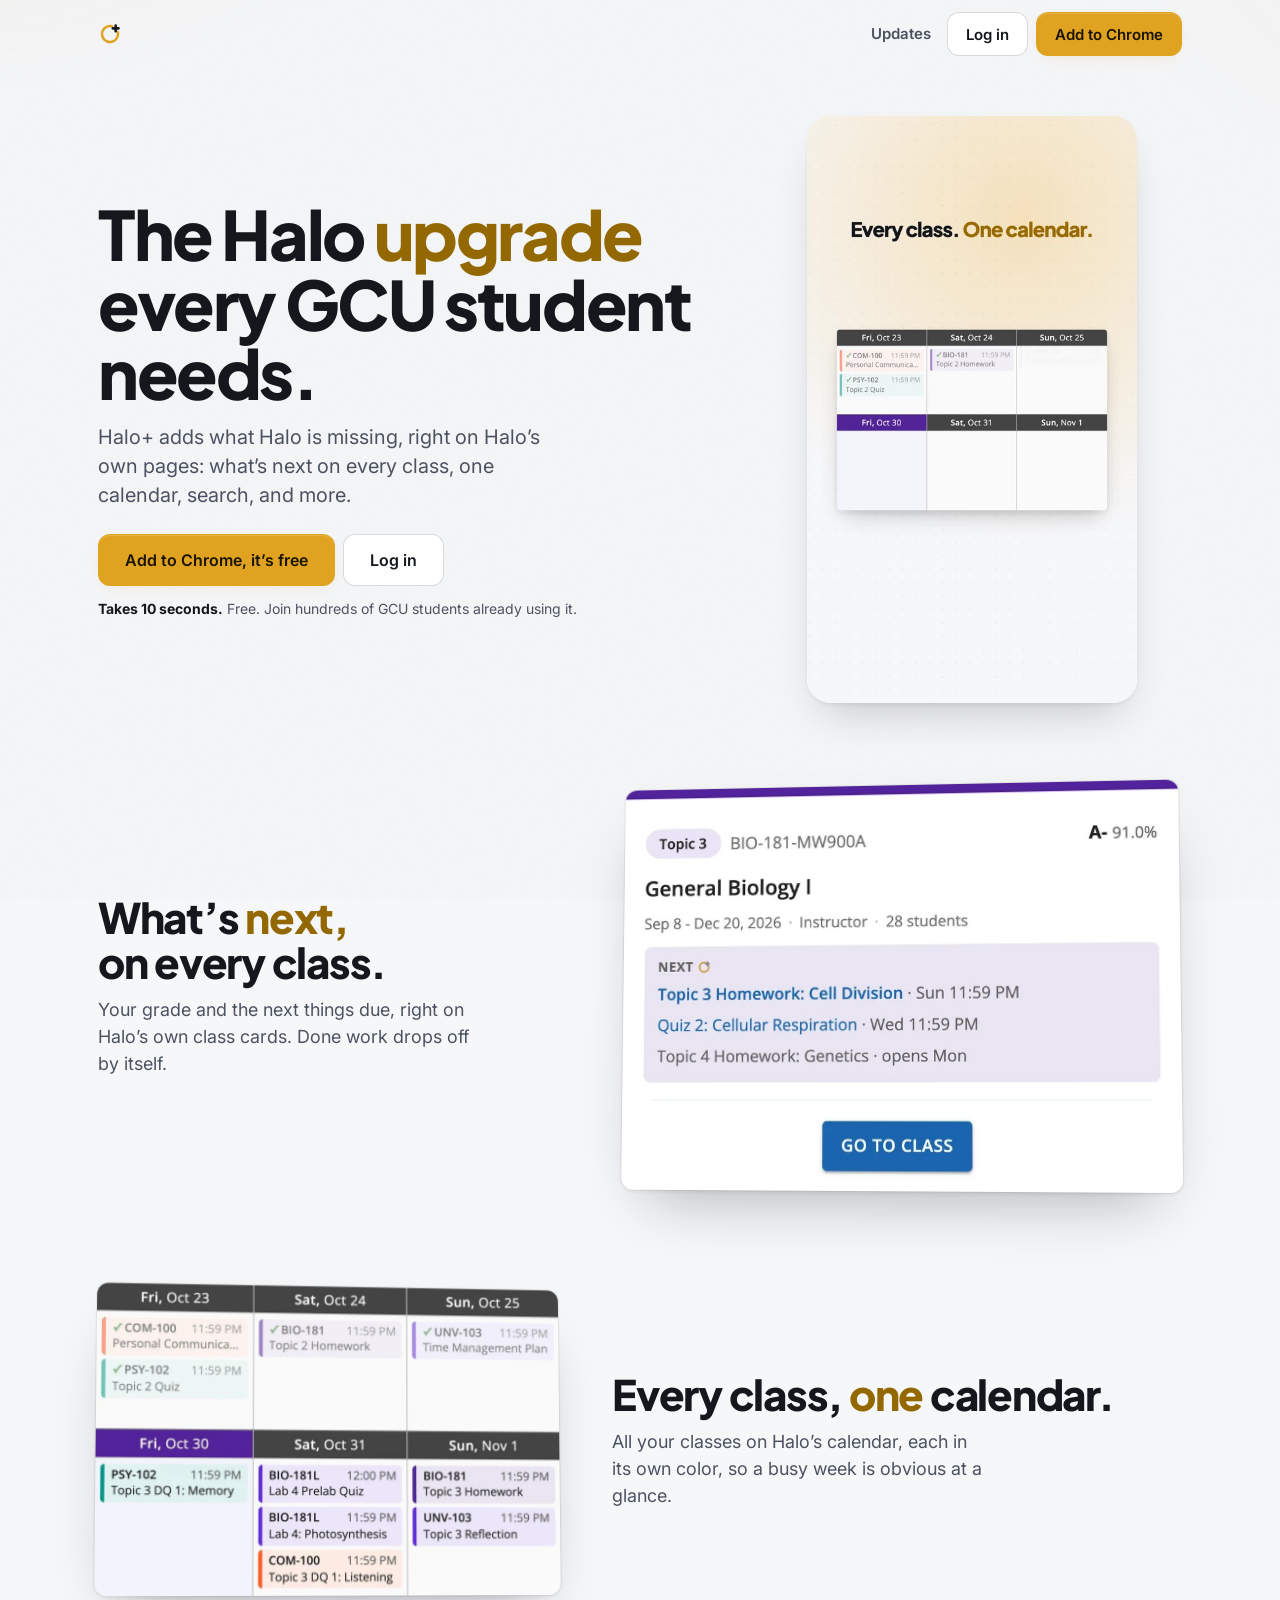
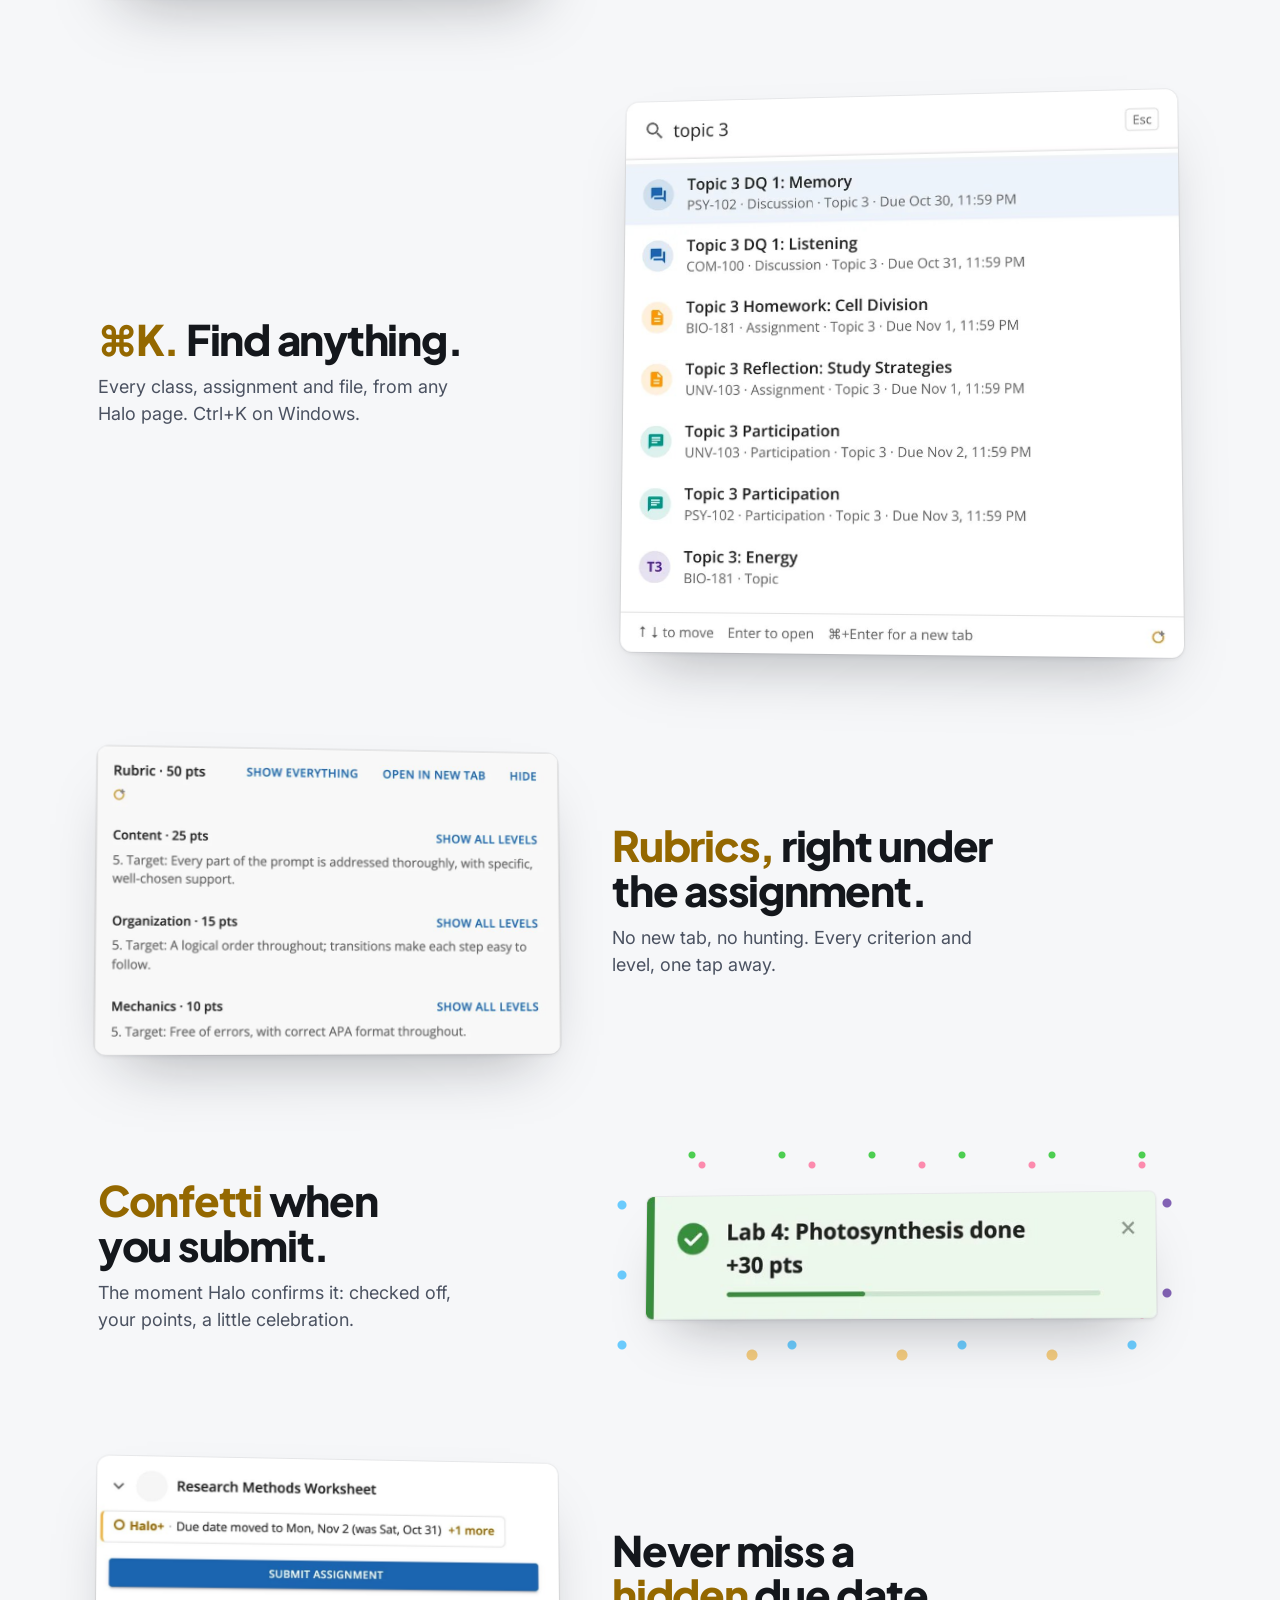
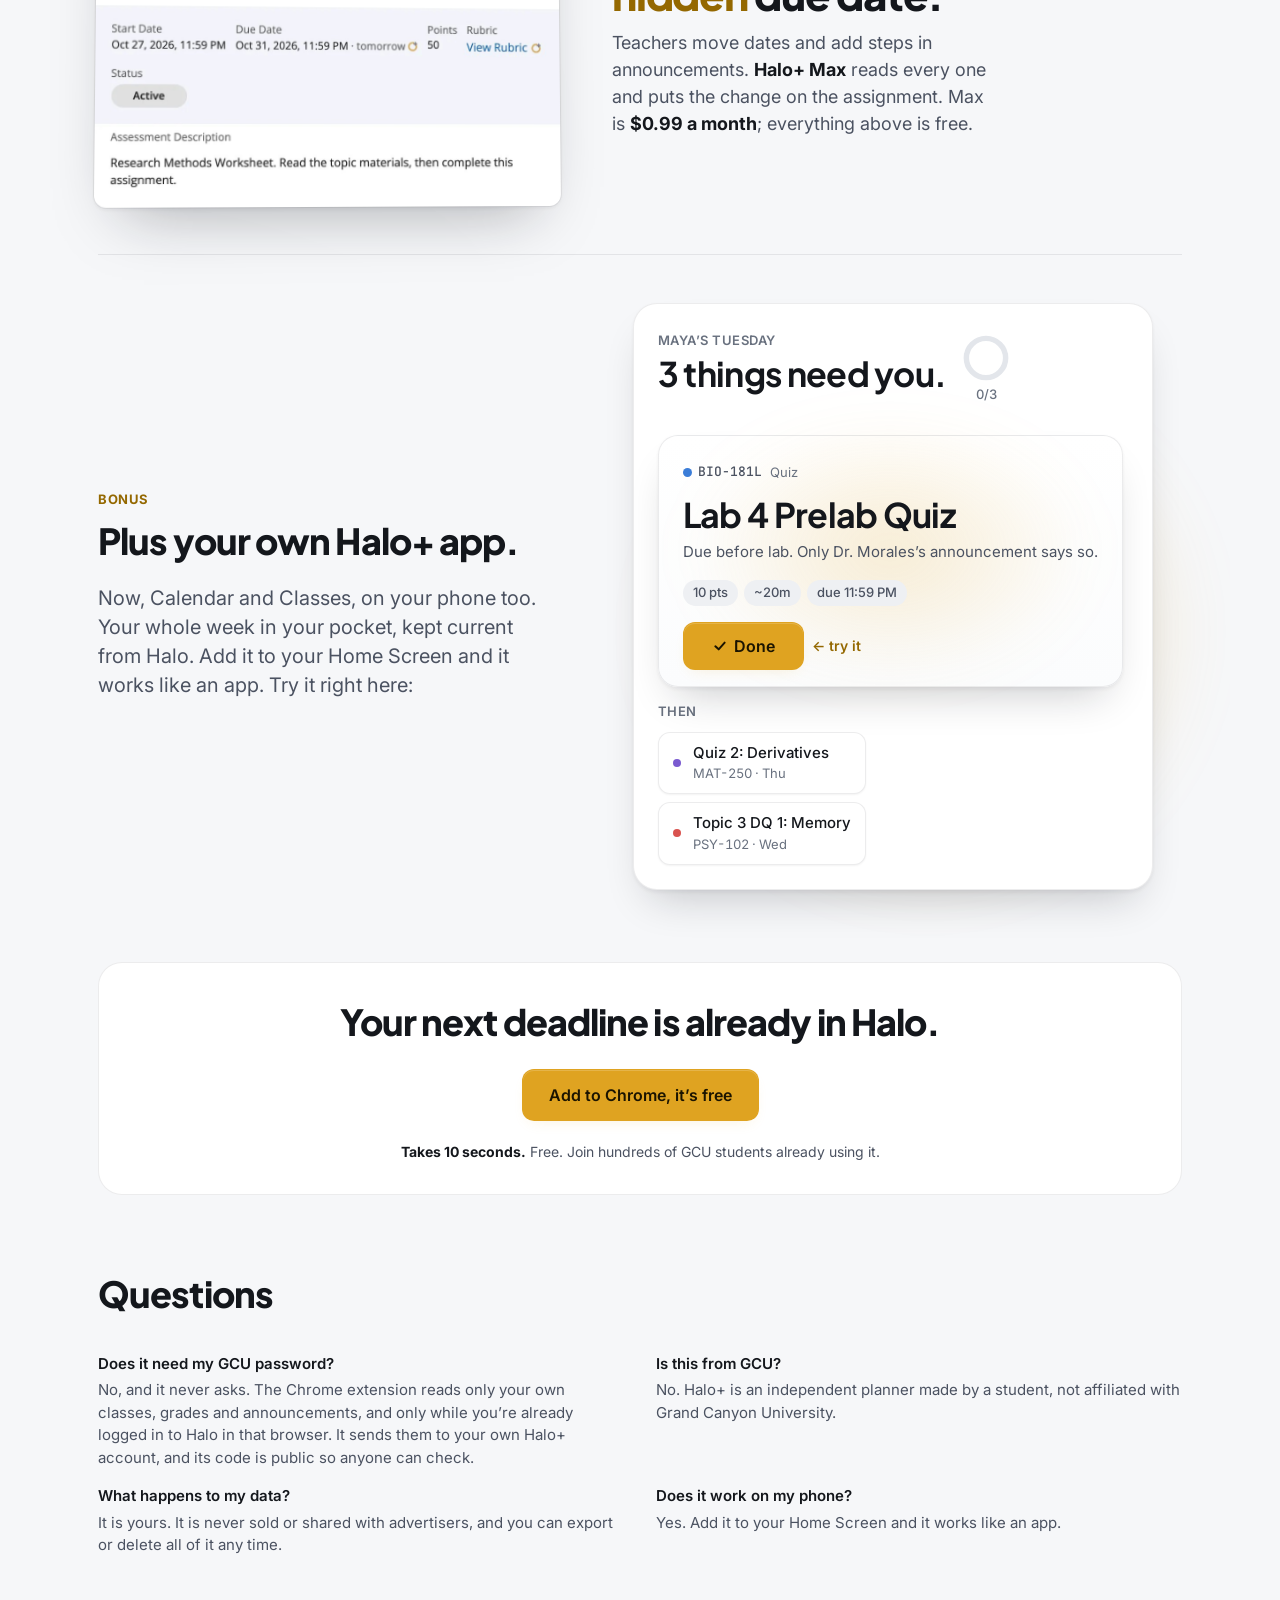
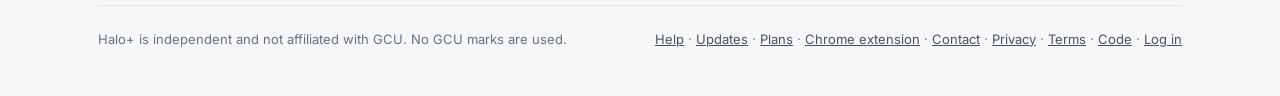
==== commit 41ce9bfc: "Deploy 3fbe283f0837f12a6155b9d47200152f00bf1e28" ====
--- a/index.html
+++ b/index.html
@@ -65,9 +65,9 @@
         "@context": "https://schema.org",
         "@type": "FAQPage",
         "mainEntity": [
-          { "@type": "Question", "name": "Does it need my GCU password?", "acceptedAnswer": { "@type": "Answer", "text": "No, and it never asks. It uses the Halo session already in your browser, and its code is public." } },
+          { "@type": "Question", "name": "Does it need my GCU password?", "acceptedAnswer": { "@type": "Answer", "text": "No, and it never asks. The Chrome extension reads only your own classes, grades and announcements, and only while you’re already logged in to Halo in that browser. It sends them to your own Halo+ account, and its code is public so anyone can check." } },
           { "@type": "Question", "name": "Is this from GCU?", "acceptedAnswer": { "@type": "Answer", "text": "No. Halo+ is an independent planner made by a student, not affiliated with Grand Canyon University." } },
-          { "@type": "Question", "name": "What happens to my data?", "acceptedAnswer": { "@type": "Answer", "text": "It is yours. Export it or delete all of it any time." } },
+          { "@type": "Question", "name": "What happens to my data?", "acceptedAnswer": { "@type": "Answer", "text": "It is yours. It is never sold or shared with advertisers, and you can export or delete all of it any time." } },
           { "@type": "Question", "name": "Does it work on my phone?", "acceptedAnswer": { "@type": "Answer", "text": "Yes. Add it to your Home Screen and it works like an app." } }
         ]
       }
@@ -83,52 +83,53 @@
           if (/^sb-[a-z0-9]+-auth-token$/.test(k) || (k === 'school-dashboard:v1' && /"courses":\[\{/.test(ls.getItem(k) || ''))) back = true;
         }
         if ((h && h !== '#' && h !== '#/') || back) document.documentElement.className += ' booting-app';
+        // A signed-out phone or tablet (the extension cannot go there) gets the phone screen first (Loop 294).
+        var ua = navigator.userAgent;
+        if (!back && (/iPhone|iPod|iPad|Android|Mobile/i.test(ua) || (/Macintosh/.test(ua) && navigator.maxTouchPoints > 1))) document.documentElement.className += ' hp-phone';
       } catch (e) {}
     </script>
     <style>
       .booting-app #root > .prerendered { visibility: hidden; }
     </style>
-    <script type="module" crossorigin src="/assets/index-CHKkn52D.js"></script>
+    <script type="module" crossorigin src="/assets/index-DM1V7dFx.js"></script>
     <link rel="modulepreload" crossorigin href="/assets/rolldown-runtime-Dd_uD5pT.js">
-    <link rel="modulepreload" crossorigin href="/assets/client-Cz-rSoF7.js">
+    <link rel="modulepreload" crossorigin href="/assets/client-CctdQNfm.js">
     <link rel="modulepreload" crossorigin href="/assets/dates-DORm9gv9.js">
     <link rel="modulepreload" crossorigin href="/assets/types-BsBEokEC.js">
     <link rel="modulepreload" crossorigin href="/assets/scope-CEwq_zcc.js">
-    <link rel="modulepreload" crossorigin href="/assets/router-CtybPWzR.js">
-    <link rel="modulepreload" crossorigin href="/assets/Modal-Yaj7JyWi.js">
-    <link rel="modulepreload" crossorigin href="/assets/useCan-DEiuqxdB.js">
+    <link rel="modulepreload" crossorigin href="/assets/router-Dcw7R9f3.js">
+    <link rel="modulepreload" crossorigin href="/assets/CourseChip-BMr-EVir.js">
+    <link rel="modulepreload" crossorigin href="/assets/useCan-B4nvh1di.js">
     <link rel="modulepreload" crossorigin href="/assets/floor-BlG1daVx.js">
+    <link rel="modulepreload" crossorigin href="/assets/preload-helper-Czpn1I53.js">
+    <link rel="modulepreload" crossorigin href="/assets/Requirements-Da49FtJf.js">
     <link rel="modulepreload" crossorigin href="/assets/support-HicqsXAL.js">
     <link rel="modulepreload" crossorigin href="/assets/db-DLQtDsUL.js">
-    <link rel="modulepreload" crossorigin href="/assets/preload-helper-Czpn1I53.js">
-    <link rel="modulepreload" crossorigin href="/assets/Requirements-Cc-038Nn.js">
-    <link rel="modulepreload" crossorigin href="/assets/context-DjnAiWqD.js">
+    <link rel="modulepreload" crossorigin href="/assets/context-Bftlh58E.js">
     <link rel="modulepreload" crossorigin href="/assets/db-DIfubOj7.js">
-    <link rel="modulepreload" crossorigin href="/assets/CourseChip-CHZgjFnv.js">
-    <link rel="modulepreload" crossorigin href="/assets/heroFacts-DqD4Pbsn.js">
-    <link rel="modulepreload" crossorigin href="/assets/concepts-DAdzJGwx.js">
+    <link rel="modulepreload" crossorigin href="/assets/heroFacts-DpkZ8ZfX.js">
+    <link rel="modulepreload" crossorigin href="/assets/concepts-CAAtMpOS.js">
     <link rel="modulepreload" crossorigin href="/assets/links-cHpBbTOt.js">
     <link rel="modulepreload" crossorigin href="/assets/format-CPhHJ5-S.js">
     <link rel="modulepreload" crossorigin href="/assets/search-DhhysTaJ.js">
-    <link rel="modulepreload" crossorigin href="/assets/upcoming-D6k0uFVg.js">
-    <link rel="modulepreload" crossorigin href="/assets/starter-CFTyAZIr.js">
-    <link rel="modulepreload" crossorigin href="/assets/client-Dmtx2Ad_.js">
-    <link rel="modulepreload" crossorigin href="/assets/WorkPanel-nCage1vR.js">
-    <link rel="modulepreload" crossorigin href="/assets/ItemDetail-DvM30CWW.js">
+    <link rel="modulepreload" crossorigin href="/assets/upcoming-CoWIw6G5.js">
+    <link rel="modulepreload" crossorigin href="/assets/WorkPanel-Cpq6_VJu.js">
+    <link rel="modulepreload" crossorigin href="/assets/ItemDetail-DkCizuj3.js">
     <link rel="modulepreload" crossorigin href="/assets/handoff-DgXkAWJt.js">
     <link rel="modulepreload" crossorigin href="/assets/maxState-C3LoLQ7u.js">
-    <link rel="modulepreload" crossorigin href="/assets/PlanWall-C_vvb1zC.js">
+    <link rel="modulepreload" crossorigin href="/assets/PlanWall-C-f6Y3pT.js">
     <link rel="modulepreload" crossorigin href="/assets/device-D23wP7M8.js">
-    <link rel="modulepreload" crossorigin href="/assets/HowYouSync-HgJY1Ap2.js">
-    <link rel="modulepreload" crossorigin href="/assets/SyncedLine-C2NgU7Ab.js">
+    <link rel="modulepreload" crossorigin href="/assets/HowYouSync-Dapp86EX.js">
+    <link rel="modulepreload" crossorigin href="/assets/SyncedLine-DhhaUX9o.js">
+    <link rel="modulepreload" crossorigin href="/assets/student-v9DCTXq7.js">
     <link rel="modulepreload" crossorigin href="/assets/pdfText-Dd94il2O.js">
     <link rel="modulepreload" crossorigin href="/assets/pptx-FoGg_gbH.js">
-    <link rel="modulepreload" crossorigin href="/assets/ingest-BblKCnVi.js">
+    <link rel="modulepreload" crossorigin href="/assets/ingest-DMqOqL6s.js">
     <link rel="modulepreload" crossorigin href="/assets/db-CRcUd1x9.js">
-    <link rel="modulepreload" crossorigin href="/assets/run-9LMcLv5d.js">
-    <link rel="stylesheet" crossorigin href="/assets/index-xu7agEHM.css">
+    <link rel="modulepreload" crossorigin href="/assets/run-BifIaCuk.js">
+    <link rel="stylesheet" crossorigin href="/assets/index-0LlD2TKP.css">
   </head>
   <body>
-    <div id="root"><div class="prerendered"><div class="landing lp"><header class="lp-head"><a class="brand" href="#/" aria-label="Halo+"><span class="brand-mark" aria-hidden="true"><svg viewBox="0 0 24 24" fill="none" aria-hidden="true" data-icon="" width="24" height="24"><path d="M19.73 9.93A8 8 0 1 1 14.07 4.27" stroke="var(--accent)" stroke-width="2.4" stroke-linecap="round"></path><path d="M17.66 3.5v5.7M14.8 6.35h5.7" stroke="currentColor" stroke-width="2.6" stroke-linecap="round"></path></svg></span><span class="brand-text">Halo+</span></a><nav class="lp-nav" aria-label="Site"><a class="lp-link" href="./updates/">Updates</a><a class="btn" href="#/login">Log in</a><a class="btn primary" href="#/start">Try it now</a></nav></header><section class="lp-hero" aria-label="What Halo+ is"><div class="lp-copy"><h1 class="lp-title">Never miss a GCU deadline.</h1><p class="lp-sub">Halo+ reads your Halo classes and every announcement, then shows you the one thing to do next.</p><div class="lp-cta"><a class="btn primary lp-big" href="#/start">Try it now</a><a class="btn lp-big" href="#/login">Log in</a></div></div><div class="lp-live" aria-label="Try Halo+: check off the top item"><div class="now lp-now"><header class="now-head"><div><p class="eyebrow">Maya’s Tuesday</p><h2 class="now-title">3 things need you.</h2></div><div class="now-ring" aria-hidden="true"><svg class="ring" viewBox="0 0 44 44" width="48" height="48" data-done="false"><circle class="ring-track" cx="22" cy="22" r="18"></circle><circle class="ring-fill" cx="22" cy="22" r="18" stroke-dasharray="113.1" stroke-dashoffset="113.1"></circle></svg><span class="now-ring-label">0/3</span></div></header><section class="hero lp-hero-card" data-state="work" style="--course:#3B7DD8"><div class="hero-top"><span class="hero-eyebrow"><span class="chip" style="--course:#3B7DD8"><span class="dot"></span>BIO-181L</span><span class="hero-kind">Quiz</span></span></div><h3 class="hero-title">Lab 4 Prelab Quiz</h3><p class="hero-why">Due before lab. Only Dr. Morales’s announcement says so.</p><p class="hero-meta"><span class="pill">10 pts</span><span class="pill">~20m</span><span class="pill">due 11:59 PM</span></p><div class="hero-actions"><button type="button" class="btn primary lp-done"><svg viewBox="0 0 24 24" fill="none" stroke="currentColor" stroke-width="3" stroke-linecap="round" stroke-linejoin="round" aria-hidden="true" data-icon="" width="14" height="14"><path d="M5 12.5 10 17 19 7"></path></svg> Done</button><span class="lp-try" aria-hidden="true">← try it</span></div></section><section class="then"><h3 class="section-title">Then</h3><ul class="item-list"><li class="lp-rise"><span class="row" style="--course:#7A5AD0"><span class="dot" aria-hidden="true"></span><span class="row-body"><span class="row-title">Quiz 2: Derivatives</span><span class="row-meta">MAT-250 · Thu</span></span></span></li><li class="lp-rise"><span class="row" style="--course:#D9534F"><span class="dot" aria-hidden="true"></span><span class="row-body"><span class="row-title">Topic 3 DQ 1: Memory</span><span class="row-meta">PSY-102 · Wed</span></span></span></li></ul></section></div></div></section><section class="lp-bento" aria-label="What it does"><article class="lp-tile" data-wide="true"><div class="lp-visual"><div class="lp-caught" aria-hidden="true"><div class="lp-ann"><span class="lp-ann-from">BIO-181L · Dr. Morales</span><p>Lab 4 is Thursday. <mark>Bring goggles</mark> or no entry.</p></div><span class="lp-fly">Bring goggles</span><div class="lp-assign"><span class="lp-assign-title">Lab 4: Photosynthesis</span><span class="lp-assign-meta">BIO-181L · Thu · 30 pts</span><span class="lp-req"><svg viewBox="0 0 24 24" fill="none" stroke="currentColor" stroke-width="3" stroke-linecap="round" stroke-linejoin="round" aria-hidden="true" data-icon="" width="14" height="14"><path d="M5 12.5 10 17 19 7"></path></svg> Goggles, or no entry</span></div></div></div><h3>Catches what’s hidden in announcements</h3><p>Announcement-only rules land on the assignment.</p></article><article class="lp-tile"><div class="lp-visual"><div class="lp-next" aria-hidden="true"><span class="lp-next-eyebrow">Do now</span><span class="lp-next-title">Quiz 2: Derivatives</span><span class="lp-next-meta">MAT-250 · Thu · 40 pts · ~2h</span><span class="btn primary lp-next-btn">Start</span></div></div><h3>Knows what’s next</h3><p>Ranked by due date, real time and points.</p></article><article class="lp-tile"><div class="lp-visual"><div class="lp-grades" aria-hidden="true"><div class="lp-grade"><svg viewBox="0 0 36 36" width="34" height="34"><circle cx="18" cy="18" r="15" class="lp-grade-track"></circle><circle cx="18" cy="18" r="15" class="lp-grade-fill" stroke-dasharray="87.60600000000001 94.2"></circle></svg><span class="lp-grade-code">BIO-181</span><span class="lp-grade-letter">A</span></div><div class="lp-grade"><svg viewBox="0 0 36 36" width="34" height="34"><circle cx="18" cy="18" r="15" class="lp-grade-track"></circle><circle cx="18" cy="18" r="15" class="lp-grade-fill" stroke-dasharray="79.128 94.2"></circle></svg><span class="lp-grade-code">MAT-250</span><span class="lp-grade-letter">B</span></div><div class="lp-grade"><svg viewBox="0 0 36 36" width="34" height="34"><circle cx="18" cy="18" r="15" class="lp-grade-track"></circle><circle cx="18" cy="18" r="15" class="lp-grade-fill" stroke-dasharray="84.78 94.2"></circle></svg><span class="lp-grade-code">PSY-102</span><span class="lp-grade-letter">A-</span></div><div class="lp-cook"><span class="lp-cook-label">Cooked meter · MAT-250</span><span class="lp-cook-track"><span class="lp-cook-fill"></span></span></div></div></div><h3>Your real grades</h3><p>Every class, and how cooked your week is.</p></article><article class="lp-tile" data-wide="true"><div class="lp-visual"><div class="lp-halo" aria-hidden="true"><div class="lp-halo-bar"></div><div class="lp-halo-cards"><div class="lp-halo-card"><b>MAT-250-TR1030A</b><em>Halo+ · 2 due this week</em></div><div class="lp-halo-card"><b>BIO-181L-R100P</b><em data-tone="gold">Halo+ · 1 with extra requirements</em></div></div><span class="lp-pill"><span class="lp-pill-mark"></span><span class="lp-pill-short">Next: Quiz 2 Thu</span><span class="lp-pill-long">Next up: Quiz 2: Derivatives · Thu · 40 pts</span></span></div></div><h3>Right inside Halo</h3><p>A small pill on Halo says what’s next.</p></article><article class="lp-tile"><div class="lp-visual"><div class="lp-phone" aria-hidden="true"><div class="lp-phone-screen"><b>2 things need you.</b><span class="lp-phone-row" style="--course:#3B7DD8"><i></i><span>Lab 4 Prelab Quiz<small>tonight</small></span></span><span class="lp-phone-row" style="--course:#7A5AD0"><i></i><span>Quiz 2: Derivatives<small>Thu</small></span></span><span class="lp-phone-row" style="--course:#D9534F"><i></i><span>Topic 3 DQ 1<small>Wed</small></span></span></div></div></div><h3>On your phone</h3><p>Add it to your Home Screen.</p></article><article class="lp-tile"><div class="lp-visual"><div class="lp-sync" aria-hidden="true"><span class="lp-sync-ring"><svg viewBox="0 0 24 24" fill="none" aria-hidden="true" data-icon="" width="24" height="24"><path d="M19.73 9.93A8 8 0 1 1 14.07 4.27" stroke="var(--accent)" stroke-width="2.4" stroke-linecap="round"></path><path d="M17.66 3.5v5.7M14.8 6.35h5.7" stroke="currentColor" stroke-width="2.6" stroke-linecap="round"></path></svg></span><span class="lp-sync-line"><b>Synced 9:12 AM</b><small>next around 12:12 PM</small></span></div></div><h3>Syncs on its own</h3><p>Every 3 hours. Never your password.</p></article><article class="lp-tile" data-wide="true"><div class="lp-visual"><div class="lp-ask" aria-hidden="true"><p class="lp-q">Can I use a calculator on Quiz 2?</p><p class="lp-a">A scientific one only, no graphing calculators (Prof. Whitaker, Monday’s announcement).</p></div></div><h3>Ask anything about your classes</h3><p>Answers from your own class material.</p></article><article class="lp-tile" data-wide="true"><div class="lp-visual"><div class="lp-yours"><button type="button" class="lp-mode" aria-label="Switch light and dark"><span aria-hidden="true"><svg viewBox="0 0 24 24" fill="none" stroke="currentColor" stroke-width="1.75" stroke-linecap="round" stroke-linejoin="round" aria-hidden="true" data-icon="" width="20" height="20"><path d="M20 14.5A8.5 8.5 0 0 1 9.5 4a8.5 8.5 0 1 0 10.5 10.5z"></path></svg></span>Dark</button><div class="lp-swatches" role="radiogroup" aria-label="Color"><button type="button" role="radio" aria-checked="true" aria-label="Gold" class="lp-swatch" style="--sw:#dfa321"></button><button type="button" role="radio" aria-checked="false" aria-label="Blue" class="lp-swatch" style="--sw:#3f7fee"></button><button type="button" role="radio" aria-checked="false" aria-label="Green" class="lp-swatch" style="--sw:#2f9e5b"></button><button type="button" role="radio" aria-checked="false" aria-label="Rose" class="lp-swatch" style="--sw:#e0507a"></button><button type="button" role="radio" aria-checked="false" aria-label="Violet" class="lp-swatch" style="--sw:#7b5cf0"></button><button type="button" role="radio" aria-checked="false" aria-label="Teal" class="lp-swatch" style="--sw:#1f9aa8"></button></div></div></div><h3>Make it yours</h3><p>Light or dark, your color.</p></article></section><section class="lp-steps" aria-label="Set up"><h2 class="lp-h2">Set up in 2 minutes</h2><ol><li><span class="lp-step-icon" aria-hidden="true"><svg viewBox="0 0 24 24" fill="none" stroke="currentColor" stroke-width="1.75" stroke-linecap="round" stroke-linejoin="round" aria-hidden="true" data-icon="" width="20" height="20"><circle cx="12" cy="8.5" r="3.5"></circle><path d="M5 19.5a7 7 0 0 1 14 0"></path></svg></span>Sign up</li><li><span class="lp-step-icon" aria-hidden="true"><svg viewBox="0 0 24 24" fill="none" stroke="currentColor" stroke-width="1.75" stroke-linecap="round" stroke-linejoin="round" aria-hidden="true" data-icon="" width="18" height="18"><path d="M12 5v14M5 12h14"></path></svg></span>Add to Chrome</li><li><span class="lp-step-icon" aria-hidden="true"><svg viewBox="0 0 24 24" fill="none" stroke="currentColor" stroke-width="3" stroke-linecap="round" stroke-linejoin="round" aria-hidden="true" data-icon="" width="14" height="14"><path d="M5 12.5 10 17 19 7"></path></svg></span>Done</li></ol></section><section class="lp-close" aria-label="Start"><h2 class="lp-h2">Your next deadline is already in Halo.</h2><a class="btn primary lp-big" href="#/start">Try it now</a></section><section class="landing-section landing-faq" aria-label="Questions"><h2 class="lp-h2">Questions</h2><dl><div><dt>Does it need my GCU password?</dt><dd>No, and it never asks. It uses the Halo session already in your browser, and its code is public.</dd></div><div><dt>Is this from GCU?</dt><dd>No. Halo+ is an independent planner made by a student, not affiliated with Grand Canyon University.</dd></div><div><dt>What happens to my data?</dt><dd>It is yours. Export it or delete all of it any time.</dd></div><div><dt>Does it work on my phone?</dt><dd>Yes. Add it to your Home Screen and it works like an app.</dd></div></dl></section><footer class="landing-foot"><p>Halo+ is independent and not affiliated with GCU. No GCU marks are used.</p><nav><a class="landing-help" href="./help/">Help</a> · <a href="./updates/">Updates</a> · <a href="./plans/">Plans</a> · <a href="mailto:richards.georger@gmail.com?subject=Halo%2B">Contact</a> · <a href="./privacy.html">Privacy</a> · <a href="./terms.html">Terms</a> · <a href="https://github.com/richardsgeorger-collab/school-dashboard" rel="noopener">Code</a> · <a href="#/login">Log in</a></nav></footer></div></div></div>
+    <div id="root"><div class="prerendered"><link rel="preload" as="image" href="./reel/halo-plus-calm.jpg"/><div class="landing lp"><header class="lp-head"><a class="brand" href="#/" aria-label="Halo+"><span class="brand-mark" aria-hidden="true"><svg viewBox="0 0 24 24" fill="none" aria-hidden="true" data-icon="" width="24" height="24"><path d="M19.73 9.93A8 8 0 1 1 14.07 4.27" stroke="var(--accent)" stroke-width="2.4" stroke-linecap="round"></path><path d="M17.66 3.5v5.7M14.8 6.35h5.7" stroke="currentColor" stroke-width="2.6" stroke-linecap="round"></path></svg></span><span class="brand-text">Halo+</span></a><nav class="lp-nav" aria-label="Site"><a class="lp-link" href="./updates/">Updates</a><a class="btn" href="#/login">Log in</a><a class="btn primary" href="https://chromewebstore.google.com/detail/halo+/dookepepmkkakmepjabldmgfmfhfcmnn">Add to Chrome</a></nav></header><section class="lp-onphone" aria-label="Make your free Halo+ account"><div class="lp-onphone-card"><h2 class="lp-onphone-title">The Halo <span class="lp-onphone-gold">upgrade</span> every GCU student needs.</h2><p class="lp-onphone-lede">What’s due next on every class, all your classes on one calendar, and search, right on Halo.</p><button type="button" class="lp-onphone-google lp-onphone-main"><svg width="20" height="20" viewBox="0 0 48 48" aria-hidden="true"><path fill="#EA4335" d="M24 9.5c3.54 0 6.71 1.22 9.21 3.6l6.85-6.85C35.9 2.38 30.47 0 24 0 14.62 0 6.51 5.38 2.56 13.22l7.98 6.19C12.43 13.72 17.74 9.5 24 9.5z"></path><path fill="#4285F4" d="M46.98 24.55c0-1.57-.15-3.09-.38-4.55H24v9.02h12.94c-.58 2.96-2.26 5.48-4.78 7.18l7.73 6c4.51-4.18 7.09-10.36 7.09-17.65z"></path><path fill="#FBBC05" d="M10.53 28.59c-.48-1.45-.76-2.99-.76-4.59s.27-3.14.76-4.59l-7.98-6.19C.92 16.46 0 20.12 0 24c0 3.88.92 7.54 2.56 10.78l7.97-6.19z"></path><path fill="#34A853" d="M24 48c6.48 0 11.93-2.13 15.89-5.81l-7.73-6c-2.15 1.45-4.92 2.3-8.16 2.3-6.26 0-11.57-4.22-13.47-9.91l-7.98 6.19C6.51 42.62 14.62 48 24 48z"></path></svg><span>Continue with Google</span></button><div class="lp-onphone-or" role="separator"><span>or sign up with email</span></div><form class="lp-onphone-mail" autoComplete="on"><label class="visually-hidden" for="lp-onphone-email">Your email</label><input id="lp-onphone-email" class="input" type="email" inputMode="email" autoComplete="email" enterKeyHint="next" autoCapitalize="none" autoCorrect="off" spellCheck="false" placeholder="Your email" required="" name="email" value=""/><button type="submit" class="btn block lp-onphone-big lp-onphone-email-btn">Sign up with email</button></form><p class="lp-onphone-why"><b>Takes 10 seconds.</b> Free. Join hundreds of GCU students already using it.</p><p class="lp-onphone-signin">Already have an account? <a href="#/login">Sign in</a></p></div><div class="lp-onphone-reel"></div></section><section class="lp-hero lp-hero-ext" aria-label="What Halo+ is"><div class="lp-copy"><h1 class="lp-title lp-title-hook">The Halo <span class="lp-gold">upgrade</span> every GCU student needs.</h1><p class="lp-sub">Halo+ adds what Halo is missing, right on Halo’s own pages: what’s next on every class, one calendar, search, and more.</p><div class="lp-cta"><a class="btn primary lp-big" href="https://chromewebstore.google.com/detail/halo+/dookepepmkkakmepjabldmgfmfhfcmnn">Add to Chrome, it’s free</a><a class="btn lp-big" href="#/login">Log in</a></div><p class="lp-trust"><b>Takes 10 seconds.</b> Free. Join hundreds of GCU students already using it.</p></div><div class="lp-reel-frame lp-reel-hero"><img src="./reel/halo-plus-calm.jpg" width="540" height="960" alt="" aria-hidden="true"/></div></section><section class="lp-features" aria-label="On Halo"><article class="lp-feature"><div class="lp-feature-copy"><h3 class="lp-feature-title"><span>What’s</span><span class="lp-gold"> next,</span><span> on</span><span> every</span><span> class.</span></h3><p>Your grade and the next things due, right on Halo’s own class cards. Done work drops off by itself.</p></div><figure class="lp-shot"><img src="./shots/class-card.jpg" width="464" height="337" alt="A class card: the grade, and NEXT with three assignments and when they’re due" loading="lazy" decoding="async"/></figure></article><article class="lp-feature" data-flip="true"><div class="lp-feature-copy"><h3 class="lp-feature-title"><span>Every</span><span> class,</span><span class="lp-gold"> one</span><span> calendar.</span></h3><p>All your classes on Halo’s calendar, each in its own color, so a busy week is obvious at a glance.</p></div><figure class="lp-shot"><img src="./shots/calendar.jpg" width="479" height="319" alt="Halo’s calendar showing six days with assignments from every class" loading="lazy" decoding="async"/></figure></article><article class="lp-feature"><div class="lp-feature-copy"><h3 class="lp-feature-title"><span class="lp-gold">⌘K.</span><span> Find</span><span> anything.</span></h3><p>Every class, assignment and file, from any Halo page. Ctrl+K on Windows.</p></div><figure class="lp-shot"><img src="./shots/search.jpg" width="488" height="488" alt="Halo+ search with results for “topic 3”" loading="lazy" decoding="async"/></figure></article><article class="lp-feature" data-flip="true"><div class="lp-feature-copy"><h3 class="lp-feature-title"><span class="lp-gold">Rubrics,</span><span> right</span><span> under</span><span> the</span><span> assignment.</span></h3><p>No new tab, no hunting. Every criterion and level, one tap away.</p></div><figure class="lp-shot"><img src="./shots/rubric.jpg" width="488" height="320" alt="A rubric shown under its assignment on Halo" loading="lazy" decoding="async"/></figure></article><article class="lp-feature"><div class="lp-feature-copy"><h3 class="lp-feature-title"><span class="lp-gold">Confetti</span><span> when</span><span> you</span><span> submit.</span></h3><p>The moment Halo confirms it: checked off, your points, a little celebration.</p></div><figure class="lp-shot" data-confetti="true"><img src="./shots/toast.jpg" width="320" height="78" alt="“Lab 4: Photosynthesis done, +30 pts”" loading="lazy" decoding="async"/></figure></article><article class="lp-feature" data-flip="true"><div class="lp-feature-copy"><h3 class="lp-feature-title"><span>Never</span><span> miss</span><span> a</span><span class="lp-gold"> hidden</span><span> due</span><span> date.</span></h3><p>Teachers move dates and add steps in announcements. <b>Halo+ Max</b> reads every one and puts the change on the assignment. Max is <b>$0.99 a month</b>; everything above is free.</p></div><figure class="lp-shot"><img src="./shots/max-line.jpg" width="528" height="394" alt="An assignment on Halo with the Halo+ line “Due date moved to Mon, Nov 2 (was Sat, Oct 31)”" loading="lazy" decoding="async"/></figure></article></section><section class="lp-bonus" aria-label="Plus your own Halo+ app"><div class="lp-copy"><p class="lp-eyebrow">Bonus</p><h2 class="lp-h2">Plus your own Halo+ app.</h2><p class="lp-sub">Now, Calendar and Classes, on your phone too. Your whole week in your pocket, kept current from Halo. Add it to your Home Screen and it works like an app. Try it right here:</p></div><div class="lp-live" aria-label="Try Halo+: check off the top item"><div class="now lp-now"><header class="now-head"><div><p class="eyebrow">Maya’s Tuesday</p><h2 class="now-title">3 things need you.</h2></div><div class="now-ring" aria-hidden="true"><svg class="ring" viewBox="0 0 44 44" width="48" height="48" data-done="false"><circle class="ring-track" cx="22" cy="22" r="18"></circle><circle class="ring-fill" cx="22" cy="22" r="18" stroke-dasharray="113.1" stroke-dashoffset="113.1"></circle></svg><span class="now-ring-label">0/3</span></div></header><section class="hero lp-hero-card" data-state="work" style="--course:#3B7DD8"><div class="hero-top"><span class="hero-eyebrow"><span class="chip" style="--course:#3B7DD8"><span class="dot"></span>BIO-181L</span><span class="hero-kind">Quiz</span></span></div><h3 class="hero-title">Lab 4 Prelab Quiz</h3><p class="hero-why">Due before lab. Only Dr. Morales’s announcement says so.</p><p class="hero-meta"><span class="pill">10 pts</span><span class="pill">~20m</span><span class="pill">due 11:59 PM</span></p><div class="hero-actions"><button type="button" class="btn primary lp-done"><svg viewBox="0 0 24 24" fill="none" stroke="currentColor" stroke-width="3" stroke-linecap="round" stroke-linejoin="round" aria-hidden="true" data-icon="" width="14" height="14"><path d="M5 12.5 10 17 19 7"></path></svg> Done</button><span class="lp-try" aria-hidden="true">← try it</span></div></section><section class="then"><h3 class="section-title">Then</h3><ul class="item-list"><li class="lp-rise"><span class="row" style="--course:#7A5AD0"><span class="dot" aria-hidden="true"></span><span class="row-body"><span class="row-title">Quiz 2: Derivatives</span><span class="row-meta">MAT-250 · Thu</span></span></span></li><li class="lp-rise"><span class="row" style="--course:#D9534F"><span class="dot" aria-hidden="true"></span><span class="row-body"><span class="row-title">Topic 3 DQ 1: Memory</span><span class="row-meta">PSY-102 · Wed</span></span></span></li></ul></section></div></div></section><section class="lp-close" aria-label="Start"><h2 class="lp-h2">Your next deadline is already in Halo.</h2><a class="btn primary lp-big" href="https://chromewebstore.google.com/detail/halo+/dookepepmkkakmepjabldmgfmfhfcmnn">Add to Chrome, it’s free</a><p class="lp-trust"><b>Takes 10 seconds.</b> Free. Join hundreds of GCU students already using it.</p></section><section class="landing-section landing-faq" aria-label="Questions"><h2 class="lp-h2">Questions</h2><dl><div><dt>Does it need my GCU password?</dt><dd>No, and it never asks. The Chrome extension reads only your own classes, grades and announcements, and only while you’re already logged in to Halo in that browser. It sends them to your own Halo+ account, and its code is public so anyone can check.</dd></div><div><dt>Is this from GCU?</dt><dd>No. Halo+ is an independent planner made by a student, not affiliated with Grand Canyon University.</dd></div><div><dt>What happens to my data?</dt><dd>It is yours. It is never sold or shared with advertisers, and you can export or delete all of it any time.</dd></div><div><dt>Does it work on my phone?</dt><dd>Yes. Add it to your Home Screen and it works like an app.</dd></div></dl></section><footer class="landing-foot"><p>Halo+ is independent and not affiliated with GCU. No GCU marks are used.</p><nav><a class="landing-help" href="./help/">Help</a> · <a href="./updates/">Updates</a> · <a href="./plans/">Plans</a> · <a href="https://chromewebstore.google.com/detail/halo+/dookepepmkkakmepjabldmgfmfhfcmnn" target="_blank" rel="noopener">Chrome extension</a> · <a href="mailto:richards.georger@gmail.com?subject=Halo%2B">Contact</a> · <a href="./privacy.html">Privacy</a> · <a href="./terms.html">Terms</a> · <a href="https://github.com/richardsgeorger-collab/school-dashboard" rel="noopener">Code</a> · <a href="#/login">Log in</a></nav></footer></div></div></div>
   </body>
 </html>
--- a/assets/index-0LlD2TKP.css
+++ b/assets/index-0LlD2TKP.css
@@ -0,0 +1 @@
+:root{--lightningcss-light:initial;--lightningcss-dark: ;color-scheme:light;--font-body:"Inter", -apple-system, BlinkMacSystemFont, "SF Pro Text", "Segoe UI", system-ui, sans-serif;--font-display:"Plus Jakarta Sans", "Inter", -apple-system, system-ui, sans-serif;--font-mono:"JetBrains Mono", ui-monospace, "SF Mono", Menlo, monospace;--t-display:700 34px/1.1 var(--font-display);--t-title:700 26px/1.15 var(--font-display);--t-heading:600 16px/1.3 var(--font-body);--t-body:400 15px/1.5 var(--font-body);--t-small:400 13px/1.45 var(--font-body);--t-micro:500 13px/1.3 var(--font-body);--track-tight:-.02em;--track-caps:.04em;--s-1:4px;--s-2:8px;--s-3:12px;--s-4:16px;--s-5:24px;--s-6:32px;--s-7:48px;--gutter:20px;--content-max:1440px;--wide-max:1440px;--prose-max:68ch;--tap:44px;--nav-h:56px;--bg:#f6f7f9;--surface:#fff;--surface-2:#eef0f3;--surface-3:#e3e6eb;--line:#10141c14;--line-strong:#10141c29;--ink:#14171c;--ink-2:#4b5261;--ink-3:#69717f;--accent:#dfa321;--accent-ink:#1b1400;--accent-text:#946800;--accent-soft:#fbf1d3;--ok:#2a7549;--ok-soft:#e3f1e7;--warn:#a4600d;--warn-soft:#fbeedc;--danger:#c73a31;--danger-soft:#fbe6e4;--halo:#f2b84b;--halo-soft:#fbf1d3;--halo-ink:#5c4200;--page-blobs:radial-gradient(50% 42% at 10% -4%, #dfa32114, transparent 62%), radial-gradient(42% 38% at 100% 8%, #dfa3210d, transparent 60%);--grain:.035;--grain-blend:multiply;--card-bg:linear-gradient(180deg, #fff, #fbfcfd);--card-edge:#ffffffe6;--glow:#dfa32133;--r-sm:10px;--r-md:12px;--r-lg:16px;--r-xl:20px;--r-pill:999px;--shadow-1:0 1px 2px #10141c0d;--shadow-2:0 1px 2px #10141c0d, 0 10px 28px -14px #10141c2e;--shadow-3:0 2px 4px #10141c0f, 0 22px 44px -18px #10141c3d;--sheet-shadow:0 -8px 40px -8px #10141c47;--ease:cubic-bezier(.2, .8, .2, 1);--dur-1:.15s;--dur-2:.24s;--dur-3:.42s;--hi:var(--halo);--hi-soft:var(--halo-soft);--hi-ink:var(--halo-ink);--overdue:var(--danger);--overdue-soft:var(--danger-soft);--risk:var(--warn);--risk-soft:var(--warn-soft);--soon:var(--accent);--soon-soft:var(--accent-soft);--shadow:var(--shadow-2);--hatch:repeating-linear-gradient(135deg, transparent 0 3px, #10141c38 3px 5px)}:root[data-theme=dark]{--lightningcss-light: ;--lightningcss-dark:initial;color-scheme:dark;--bg:#0b0d10;--surface:#15181c;--surface-2:#1c2025;--surface-3:#262b31;--line:#ffffff14;--line-strong:#ffffff29;--ink:#f2f4f7;--ink-2:#a9b0bc;--ink-3:#8a919d;--accent:#f2b84b;--accent-ink:#1b1400;--accent-text:#f2b84b;--accent-soft:#f2b84b24;--ok:#6fcf97;--ok-soft:#6fcf971f;--warn:#f0b458;--warn-soft:#f0b45824;--danger:#f27c6d;--danger-soft:#f27c6d24;--halo:#ffd27a;--halo-soft:#f2b84b24;--halo-ink:#ffe3a0;--page-blobs:radial-gradient(50% 42% at 10% -4%, #f2b84b14, transparent 62%), radial-gradient(42% 38% at 100% 8%, #f2b84b0d, transparent 60%);--grain:.05;--grain-blend:overlay;--card-bg:linear-gradient(180deg, #ffffff09, #ffffff03), #15181c;--card-edge:#ffffff0f;--glow:#f2b84b3d;--shadow-1:0 1px 2px #00000073;--shadow-2:0 1px 2px #00000073, 0 10px 28px -14px #000000b3;--shadow-3:0 2px 4px #00000080, 0 22px 44px -18px #000c;--sheet-shadow:0 -8px 40px -8px #000000b3;--hatch:repeating-linear-gradient(135deg, transparent 0 3px, #f2f4f747 3px 5px)}@media (prefers-reduced-motion:reduce){:root{--dur-1:0s;--dur-2:0s;--dur-3:0s}}*,:before,:after{box-sizing:border-box}html{background:var(--bg);-webkit-text-size-adjust:100%}body{font-family:var(--font-body);color:var(--ink);background:var(--bg);margin:0;font-size:15px;line-height:1.45;overflow-x:hidden}h1,h2,h3{font-family:var(--font-display);letter-spacing:-.01em;margin:0}p{margin:0}button,input,select,textarea{font:inherit;color:inherit}button{cursor:pointer;background:0 0;border:0;padding:0}.mono{font-family:var(--font-mono);font-variant-numeric:tabular-nums}.visually-hidden{clip:rect(0 0 0 0);white-space:nowrap;width:1px;height:1px;position:absolute;overflow:hidden}.app{flex-direction:column;min-height:100dvh;display:flex}.topbar{z-index:20;background:var(--bg);border-bottom:1px solid var(--line);position:sticky;top:0}.topbar-inner{max-width:var(--content-max);padding:var(--s-3) var(--s-4);align-items:center;gap:var(--s-4);margin:0 auto;display:flex}.brand{font-family:var(--font-display);letter-spacing:-.02em;align-items:center;gap:var(--s-2);font-size:18px;font-weight:800;display:flex}.brand-mark{background:var(--ink);width:22px;height:22px;color:var(--hi);border-radius:5px;place-items:center;font-size:13px;font-weight:800;display:grid}.topbar-date{color:var(--ink-2);margin-left:auto;font-size:13px}.sync-dot{background:var(--ink-3);width:8px;height:8px;margin-left:var(--s-2);border-radius:50%;display:inline-block}.sync-dot[data-status=synced]{background:var(--ok)}.sync-dot[data-status=syncing]{background:var(--soon);animation:1s ease-in-out infinite pulse}.sync-dot[data-status=error]{background:var(--overdue)}.sync-dot[data-status=signed_out]{background:var(--risk)}@keyframes pulse{50%{opacity:.35}}.nav-top{gap:var(--s-1);display:none}.nav-link{min-height:36px;padding:0 var(--s-3);border-radius:var(--r-md);color:var(--ink-2);align-items:center;gap:6px;font-weight:500;text-decoration:none;display:inline-flex}.nav-link:hover{background:var(--surface-2)}.nav-link[aria-current=page]{color:var(--ink);background:var(--surface-2)}.main{width:100%;min-width:0;max-width:var(--content-max);padding:var(--s-4) var(--s-4) calc(var(--nav-h) + var(--s-6) + env(safe-area-inset-bottom));flex:1;margin:0 auto}.nav-bottom{z-index:20;height:calc(var(--nav-h) + env(safe-area-inset-bottom));padding-bottom:env(safe-area-inset-bottom);background:var(--surface);border-top:1px solid var(--line);grid-template-columns:repeat(6,minmax(0,1fr));display:grid;position:fixed;bottom:0;left:0;right:0}.topbar-gear{width:36px;height:36px;color:var(--ink-2);vertical-align:middle;border-radius:50%;place-items:center;margin-left:6px;display:inline-grid;position:relative}.topbar-gear:hover{background:var(--surface-2)}.topbar-gear .sync-dot{margin:0;position:absolute;top:4px;right:4px}.nav-bottom .nav-link{min-height:var(--nav-h);border-radius:0;flex-direction:column;justify-content:center;gap:2px;min-width:0;padding:0 2px;font-size:11px}.nav-bottom .nav-label{text-overflow:ellipsis;white-space:nowrap;max-width:100%;overflow:hidden}@media (max-width:359px){.nav-bottom .nav-link{font-size:10px}}.nav-bottom .nav-link[aria-current=page]{color:var(--ink);background:0 0}.nav-bottom .nav-link[aria-current=page] svg{color:var(--ink)}.nav-link svg{width:22px;height:22px;color:var(--ink-3)}@media (min-width:1100px){.nav-top{display:flex}.nav-bottom{display:none}}@media (min-width:1100px) and (max-width:1280px){.brand-text{display:none}.nav-top .nav-link{padding:0 10px}}@media (min-width:768px){.main{padding:var(--s-5) var(--s-5) var(--s-7)}}.page-title{letter-spacing:-.03em;font-size:32px;font-weight:800;line-height:1.05}.section-title{text-transform:uppercase;letter-spacing:.08em;color:var(--ink-2);align-items:baseline;gap:var(--s-2);font-size:13px;font-weight:600;display:flex}.section-title .count{font-family:var(--font-mono);color:var(--ink-3);font-weight:500}.section{margin-top:28px}.card{background:var(--surface);border:1px solid var(--line);border-radius:var(--r-lg);padding:var(--s-4)}.chip{font-family:var(--font-mono);color:var(--ink-2);white-space:nowrap;align-items:center;gap:6px;font-size:12px;display:inline-flex}.chip .dot{background:var(--course,var(--ink-3));border-radius:2px;flex:none;width:9px;height:9px}.badge{letter-spacing:.02em;white-space:nowrap;border-radius:999px;align-items:center;gap:4px;padding:3px 8px;font-size:11px;font-weight:600;display:inline-flex}.badge[data-risk=overdue]{background:var(--overdue-soft);color:var(--overdue)}.badge[data-risk=at_risk]{background:var(--risk-soft);color:var(--risk)}.badge[data-risk=due_soon]{background:var(--soon-soft);color:var(--accent-text)}.badge[data-risk=start_today]{background:var(--hi);color:var(--hi-ink)}.badge[data-risk=done]{background:var(--ok-soft);color:var(--ok)}.flag{font-family:var(--font-mono);border:1px solid var(--line-strong);color:var(--ink-2);border-radius:4px;padding:1px 6px;font-size:11px}.btn{min-height:40px;padding:0 var(--s-4);border-radius:var(--r-md);border:1px solid var(--line-strong);background:var(--surface);white-space:nowrap;justify-content:center;align-items:center;gap:6px;font-weight:500;display:inline-flex}.btn.primary:hover{opacity:.9}.btn.danger{color:var(--overdue);border-color:color-mix(in srgb, var(--overdue) 40%, var(--line))}.btn.small{min-height:32px;padding:0 var(--s-3);font-size:13px}.btn:disabled{opacity:.5;cursor:not-allowed}.segmented button{min-height:34px;padding:0 var(--s-3);color:var(--ink-2);border-radius:8px;font-size:13px;font-weight:500}.segmented button[aria-pressed=true]{background:var(--surface);color:var(--ink);box-shadow:var(--shadow)}.field>span{color:var(--ink-2);font-size:12px;font-weight:600}.field input,.field select,.field textarea{min-height:var(--tap);border:1px solid var(--line-strong);border-radius:var(--r-md);background:var(--surface);width:100%;padding:8px 10px}.field textarea{resize:vertical;min-height:80px}.hint{color:var(--ink-3);font-size:12px}.item-list{flex-direction:column;gap:6px;margin:0;padding:0;list-style:none;display:flex}.item-row{grid-template-columns:var(--tap) minmax(0, 1fr) auto;background:var(--surface);border:1px solid var(--line);border-left:4px solid var(--course,var(--ink-3));border-radius:var(--r-md);min-height:56px;padding-right:var(--s-3);align-items:center;gap:4px;transition:opacity .2s;display:grid}.item-row[data-done=true] .item-title{text-decoration:line-through}.check{width:var(--tap);height:var(--tap);place-items:center;display:grid}.check span{border:2px solid var(--line-strong);width:22px;height:22px;color:var(--bg);border-radius:50%;place-items:center;transition:background .15s,border-color .15s;display:grid}.item-main{text-align:left;flex-direction:column;gap:2px;min-width:0;padding:8px 4px 8px 0;display:flex}.item-title{text-overflow:ellipsis;white-space:nowrap;font-weight:600;overflow:hidden}.item-sub{color:var(--ink-3);text-overflow:ellipsis;white-space:nowrap;font-size:12px;overflow:hidden}.item-row[data-state=overdue]{border-left-color:var(--overdue)}.item-row[data-state=today]{box-shadow:inset 0 0 0 1px var(--hi)}.item-row[data-compact=true]{min-height:50px}.item-meta{font-family:var(--font-mono);color:var(--ink-3);flex-wrap:wrap;align-items:center;gap:2px 8px;font-size:12px;display:flex}.dash-grid{gap:var(--s-5);grid-template-columns:minmax(0,1fr);display:grid}@media (min-width:900px){.dash-grid{grid-template-columns:minmax(0,5fr) minmax(0,6fr);align-items:start}}.status-strip{gap:var(--s-2);margin-top:var(--s-3);flex-wrap:wrap;display:flex}.status-pill{border:1px solid var(--line);background:var(--surface);border-radius:999px;align-items:center;gap:6px;min-height:34px;padding:0 12px;font-size:13px;font-weight:500;display:inline-flex}.status-pill b{font-family:var(--font-mono);font-weight:500}.status-pill[data-risk=overdue]{border-color:var(--overdue);color:var(--overdue)}.status-pill[data-risk=at_risk]{border-color:var(--risk);color:var(--risk)}.status-pill[data-risk=start_today]{background:var(--hi);border-color:var(--hi);color:var(--hi-ink)}.status-pill[data-risk=overdue]{background:var(--overdue);color:#fff}.status-pill[data-risk=due_soon]{border-color:var(--accent-text);color:var(--accent-text)}.ledger{--ledger-h:132px}.ledger-head{margin-bottom:var(--s-3);justify-content:space-between;align-items:baseline;display:flex}.ledger-total{font-family:var(--font-mono);color:var(--ink-2);font-size:13px}.ledger-total b{color:var(--ink);font-weight:500}.ledger-total[data-over=true] b{color:var(--overdue)}.ledger-cols{grid-template-columns:repeat(7,minmax(0,1fr));align-items:end;gap:6px;display:grid}.ledger-col{border-radius:var(--r-md);flex-direction:column;align-items:stretch;gap:6px;padding:6px 4px 4px;display:flex}.ledger-col[data-today=true]{background:var(--hi-soft)}.ledger-bar{height:var(--ledger-h);border-bottom:1px solid var(--line-strong);flex-direction:column-reverse;display:flex;position:relative}.ledger-cap{border-top:2px dashed var(--line-strong);pointer-events:none;position:absolute;left:-2px;right:-2px}.ledger-seg{background:var(--course);border-radius:2px;min-height:2px;margin-top:2px;transition:height .4s cubic-bezier(.2,.8,.2,1)}.ledger-seg[data-over=true]{background-image:var(--hatch)}.ledger-day{text-align:center;font-family:var(--font-mono);color:var(--ink-3);font-size:11px;line-height:1.2}.ledger-day b{color:var(--ink);font-size:12px;font-weight:500;display:block}.ledger-hours{text-align:center;font-family:var(--font-mono);color:var(--ink-2);font-size:11px}.ledger-legend{margin-top:var(--s-3);flex-wrap:wrap;gap:4px 12px;display:flex}.course-load{grid-template-columns:auto 1fr auto;align-items:center;gap:6px 10px;font-size:13px;display:grid}.course-load .bar{background:var(--surface-2);border-radius:4px;height:8px;overflow:hidden}.course-load .bar>span{background:var(--course);border-radius:4px;height:100%;display:block}.day-group{margin-top:var(--s-3)}.day-group-head{font-family:var(--font-mono);color:var(--ink-2);align-items:baseline;gap:8px;margin-bottom:6px;font-size:12px;display:flex}.day-group-head[data-today=true] b{background:var(--hi);color:var(--hi-ink);border-radius:4px;padding:0 6px}.empty{padding:var(--s-4);border:1px dashed var(--line-strong);border-radius:var(--r-md);color:var(--ink-3);text-align:center;font-size:14px}.modal-backdrop{z-index:40;background:#00000073;justify-content:center;align-items:flex-end;display:flex;position:fixed;inset:0}.modal{background:var(--surface);border-radius:var(--r-lg) var(--r-lg) 0 0;width:100%;max-height:92dvh;box-shadow:var(--sheet-shadow);padding:var(--s-4) var(--s-4) calc(var(--s-5) + env(safe-area-inset-bottom));animation:.22s cubic-bezier(.2,.8,.2,1) sheet-up;overflow:auto}.modal-head{align-items:center;gap:var(--s-3);margin-bottom:var(--s-4);display:flex}.modal-head h2{flex:1;min-width:0;font-size:20px}.modal-close{width:40px;height:40px;color:var(--ink-2);border-radius:50%;place-items:center;display:grid}.modal-close:hover{background:var(--surface-2)}.modal-body{gap:var(--s-3);flex-direction:column;display:flex}.modal-actions{gap:var(--s-2);margin-top:var(--s-4);flex-wrap:wrap;display:flex}.modal-actions .spacer{flex:1}@media (min-width:640px){.modal-backdrop{padding:var(--s-5);align-items:center}.modal{border-radius:var(--r-lg);max-width:560px;animation:.18s fade-in}}@keyframes sheet-up{0%{opacity:0;transform:translateY(24px)}to{opacity:1;transform:none}}@keyframes fade-in{0%{opacity:0}to{opacity:1}}@media (prefers-reduced-motion:reduce){*,:before,:after{transition:none!important;animation:none!important}}.cal-toolbar{align-items:center;gap:var(--s-3);flex-wrap:wrap;display:flex}.cal-title{flex:1;min-width:0;font-size:22px}@media (min-width:640px){.cal-title{font-size:26px}}.cal-nav{gap:4px;display:flex}.cal-nav .btn{min-width:40px;font-size:18px}.cal-nav .btn:nth-child(2){font-size:13px}.cal-controls{gap:var(--s-3);margin-top:var(--s-3);flex-wrap:wrap;align-items:center;display:flex}.cal-body{margin-top:var(--s-4)}.filter-chip{border:1px solid var(--line);background:var(--surface);min-height:34px;font-family:var(--font-mono);color:var(--ink-3);border-radius:999px;align-items:center;gap:6px;padding:0 10px;font-size:12px;display:inline-flex}.filter-chip .dot{background:var(--line-strong);border-radius:2px;width:9px;height:9px}.filter-chip[aria-pressed=true]{color:var(--ink);border-color:var(--course)}.filter-chip[aria-pressed=true] .dot{background:var(--course)}.month-head{font-family:var(--font-mono);color:var(--ink-3);text-align:center;grid-template-columns:repeat(7,minmax(0,1fr));gap:6px;margin-bottom:6px;font-size:11px;display:grid}.month-grid{grid-template-columns:repeat(7,minmax(0,1fr));gap:6px;display:grid}.month-cell{background:var(--surface);border:1px solid var(--line);border-radius:var(--r-md);text-align:left;flex-direction:column;align-items:stretch;gap:5px;min-width:0;min-height:64px;padding:6px;display:flex;position:relative}.month-cell:hover{border-color:var(--line-strong)}.month-cell[data-other=true]{color:var(--ink-3);background:0 0;border-color:#0000}.month-cell[data-level="1"]{background:color-mix(in srgb, var(--risk) 5%, var(--surface))}.month-cell[data-level="3"]{background:color-mix(in srgb, var(--risk) 19%, var(--surface));border-color:color-mix(in srgb, var(--risk) 40%, var(--line))}.month-cell[data-level="4"]{background:color-mix(in srgb, var(--overdue) 22%, var(--surface));border-color:color-mix(in srgb, var(--overdue) 45%, var(--line))}.month-count[data-big=true]{box-shadow:0 0 0 1.5px var(--hi)}.month-big{background:var(--hi);border-radius:50%;align-self:flex-start;width:8px;height:8px}.month-cell[data-marker=overdue]:after,.month-cell[data-marker=today]:after{content:"";background:var(--overdue);border-radius:50%;width:8px;height:8px;position:absolute;top:6px;right:6px}.month-cell[data-marker=today]:after{background:var(--hi);border:1px solid var(--hi-ink)}.month-grid[data-wide=true] .month-cell[data-marker]:after{display:none}.month-cell-top{justify-content:space-between;align-items:center;gap:4px;display:flex}.month-daynum{font-family:var(--font-mono);border-radius:50%;place-items:center;width:22px;height:22px;font-size:12px;display:grid}.month-cell[data-today=true] .month-daynum{background:var(--hi);color:var(--hi-ink);font-weight:500}.month-count{font-family:var(--font-mono);color:var(--ink-3);background:var(--surface-2);border-radius:999px;padding:0 5px;font-size:11px;line-height:18px}.month-count[data-bold=true]{color:var(--ink);background:var(--surface-3);font-weight:500}.month-cell[data-level="3"] .month-count,.month-cell[data-level="4"] .month-count{background:var(--risk);color:#fff;font-weight:500}.month-chips{flex-direction:column;gap:3px;min-width:0;display:flex}@media (min-width:640px){.month-cell{min-height:112px;padding:8px}.month-cell[data-marker]:after{display:none}}.chip-item{text-align:left;border:1px solid #0000;border-left:3px solid var(--course);background:color-mix(in srgb, var(--course) 12%, var(--surface));width:100%;min-width:0;color:var(--ink);border-radius:5px;align-items:flex-start;gap:4px;padding:3px 6px 3px 7px;font-size:12px;line-height:1.25;display:flex}.chip-item:hover{background:color-mix(in srgb, var(--course) 24%, var(--surface))}.chip-item .txt{-webkit-line-clamp:2;overflow-wrap:normal;word-break:normal;-webkit-box-orient:vertical;min-width:0;display:-webkit-box;overflow:hidden}.chip-item .glyph{font-family:var(--font-mono);flex:none;font-weight:700}.chip-item[data-state=today]{background:var(--course);border-color:var(--course);color:#fff;font-weight:600}.chip-item[data-state=today]:hover{filter:brightness(1.08)}.chip-item[data-state=overdue]{background:var(--overdue);border-color:var(--overdue);color:#fff;font-weight:600}.chip-item[data-state=soon]{border-color:var(--course);font-weight:600}.chip-item[data-state=at_risk]{border-left-color:var(--risk)}.chip-item[data-state=at_risk] .glyph{color:var(--risk)}.chip-item[data-state=done]{opacity:.45;text-decoration:line-through}.chip-item[data-plain=true]{background:var(--surface-2);border-left:1px solid #0000;padding-left:6px}.chip-item[data-plain=true]:hover{background:var(--surface-3)}.chip-item[data-plain=true][data-state=overdue]{background:var(--overdue);color:#fff}.chip-item[data-plain=true][data-state=today]{box-shadow:inset 0 0 0 1px var(--hi);font-weight:600}.chip-item[data-plain=true][data-state=soon]{border:1px solid var(--line-strong)}.chip-dot{background:var(--course);border-radius:50%;flex:none;width:7px;height:7px;margin-top:4px}:root[data-theme=dark] .chip-item:not([data-plain=true])[data-state=today],:root[data-theme=dark] .chip-item[data-state=overdue]{color:#0f1216}.daybar{align-items:center;gap:6px;min-width:0;display:flex}.daybar-track{border-radius:4px;flex:1;gap:2px;min-width:0;height:7px;display:flex;overflow:hidden}.daybar-track>span{min-width:4px}.daybar-count{font-family:var(--font-mono);color:var(--ink-2);flex:none;font-size:11px}.focus{margin-top:var(--s-4);padding:var(--s-4);background:var(--surface);border:1px solid var(--line);border-radius:var(--r-lg)}.focus-head{justify-content:space-between;align-items:center;gap:var(--s-3);margin:var(--s-4) 0 var(--s-2);display:flex}.meeting-row{border-left:3px solid var(--course);align-items:center;gap:10px;min-height:32px;margin:4px 0;padding-left:10px;font-size:13px;display:flex}.week-stack{gap:var(--s-3);flex-direction:column;display:flex}.week-day{background:var(--surface);border:1px solid var(--line);border-radius:var(--r-lg);padding:var(--s-3)}.week-day[data-today=true]{border-color:var(--hi);box-shadow:inset 4px 0 0 var(--hi)}.week-day-head{justify-content:space-between;align-items:baseline;margin-bottom:6px;display:flex}.week-day-head b{font-family:var(--font-display);font-size:16px}.week-grid{grid-template-columns:48px repeat(7,minmax(0,1fr));align-items:start;gap:0 4px;display:grid}.week-col-head{text-align:center;border-radius:var(--r-md) var(--r-md) 0 0;flex-direction:column;padding:6px 0;display:flex}.week-col-head[data-today=true]{background:var(--hi-soft)}.week-dayname{font-family:var(--font-mono);color:var(--ink-3);font-size:11px}.week-col-head b{font-family:var(--font-display);font-size:20px;line-height:1.1}.week-planned{color:var(--ink-2);font-size:11px}.week-due{border-bottom:1px solid var(--line-strong);flex-direction:column;gap:3px;min-height:28px;padding:6px 2px;display:flex}.week-due[data-today=true]{background:var(--hi-soft)}.week-hours{font-family:var(--font-mono);color:var(--ink-3);text-align:right;flex-direction:column;padding-right:6px;font-size:10px;display:flex}.week-hours span{display:block;transform:translateY(-6px)}.week-col{border-left:1px solid color-mix(in srgb, var(--line) 60%, transparent);position:relative}.week-col[data-today=true]{background:color-mix(in srgb, var(--hi) 10%, transparent)}.week-hourline{border-top:1px solid color-mix(in srgb, var(--line) 60%, transparent);position:absolute;left:0;right:0}.week-meeting{background:color-mix(in srgb, var(--course) 18%, var(--surface));border-left:3px solid var(--course);border-radius:4px;flex-direction:column;padding:3px 5px;font-size:11px;line-height:1.25;display:flex;position:absolute;left:3px;right:3px;overflow:hidden}.week-meeting b{font-family:var(--font-mono);font-weight:500}.week-meeting span{color:var(--ink-2)}.week-corner{min-height:1px}.agenda .day-group+.day-group{margin-top:var(--s-4)}.heat-wrap{margin-top:var(--s-4);-webkit-overflow-scrolling:touch;overflow-x:auto}.heat{border-collapse:separate;border-spacing:3px;font-family:var(--font-mono);min-width:100%;font-size:12px}.heat th{color:var(--ink-2);text-align:left;white-space:nowrap;vertical-align:middle;padding:2px 6px 2px 0;font-weight:500}.heat thead th{text-align:center;padding:0 2px 4px;font-size:11px}.heat thead th[data-today=true],.heat tbody tr[data-today=true]>th{color:var(--hi-ink);background:var(--hi);border-radius:4px}.heat td{padding:0}.heat-cell{background:var(--surface-2);width:100%;min-width:40px;height:36px;color:var(--ink-3);font-family:var(--font-mono);border-radius:6px;justify-content:center;align-items:center;gap:1px;font-size:12px;display:inline-flex}.heat-cell[data-level="1"]{background:color-mix(in srgb, var(--course) 18%, var(--surface));color:var(--ink)}.heat-cell[data-level="2"]{background:color-mix(in srgb, var(--course) 36%, var(--surface));color:var(--ink)}.heat-cell[data-level="3"]{background:color-mix(in srgb, var(--course) 56%, var(--surface));color:var(--ink)}.heat-cell[data-level="4"]{background:color-mix(in srgb, var(--course) 78%, var(--surface));color:#fff}.heat-cell[data-level="5"]{background:var(--course);color:#fff}.heat-total small{opacity:.7;font-size:9px}.heat-total[data-status=ok]{background:var(--ok-soft);color:var(--ok)}.heat-total[data-status=warn]{background:var(--risk-soft);color:var(--risk)}.heat-total[data-status=over]{background:var(--overdue-soft);color:var(--overdue);font-weight:500}.heat-total-row th{color:var(--ink)}.heat[data-wide=true]{table-layout:fixed}.heat[data-wide=true] .heat-corner{width:120px}.heat-marks td{vertical-align:top}.heat-marks td>span{display:inline-block}.heat-marks td{display:table-cell}.heat-marks-wrap{flex-wrap:wrap;justify-content:center;gap:2px;display:flex}.heat-mark{letter-spacing:.04em;background:var(--ink);color:var(--bg);border-radius:3px;margin:2px 1px 0;padding:1px 4px;font-size:9px;display:inline-block}.heat-mark-col{flex-wrap:wrap;gap:2px;margin-top:2px;display:flex}.heat[data-wide=false] th[scope=row]{min-width:56px}.heat[data-wide=false] thead th .chip{writing-mode:vertical-rl;padding:4px 0;transform:rotate(180deg)}.heat[data-wide=false] .heat-cell{min-width:36px}.grade-grid{gap:var(--s-3);margin-top:var(--s-4);grid-template-columns:minmax(0,1fr);display:grid}.grade-card{min-width:0}@media (min-width:720px){.grade-grid{grid-template-columns:repeat(2,minmax(0,1fr))}}.grade-card{border-top:4px solid var(--course)}.grade-name{margin-top:4px;font-size:17px}.grade-pct{font-family:var(--font-display);letter-spacing:-.02em;font-variant-numeric:tabular-nums;white-space:nowrap;text-align:right;flex-shrink:0;font-size:30px;font-weight:700}@media (max-width:480px){.grade-pct{font-size:22px}}.grade-bar{background:var(--surface-2);height:8px;margin:var(--s-3) 0;border-radius:4px;display:flex;overflow:hidden}.grade-bar .earned{background:var(--course)}.grade-bar .lost{background:var(--line-strong)}.grade-stats{gap:var(--s-2);margin:0 0 var(--s-3);font-variant-numeric:tabular-nums;grid-template-columns:repeat(4,minmax(0,1fr));font-size:13px;display:grid}@media (max-width:480px){.grade-stats{row-gap:var(--s-3);grid-template-columns:repeat(2,minmax(0,1fr))}}.grade-stats dt{color:var(--ink-3);text-transform:uppercase;letter-spacing:.06em;white-space:nowrap;font-size:10px}.grade-stats dd{color:var(--ink);margin:2px 0 0}.score-list{margin:var(--s-3) 0 0;flex-direction:column;padding:0;list-style:none;display:flex}.score-list li{justify-content:space-between;align-items:center;gap:var(--s-3);border-top:1px solid var(--line);min-height:44px;font-size:13px;display:flex}.score-title{text-overflow:ellipsis;white-space:nowrap;min-width:0;overflow:hidden}.score-input{color:var(--ink-3);flex:none;align-items:center;gap:4px;font-size:12px;display:inline-flex}.score-input input{border:1px solid var(--line-strong);background:var(--surface);text-align:right;border-radius:6px;width:64px;min-height:36px;padding:4px 6px}.settings-grid{gap:var(--s-3);margin-top:var(--s-4);display:grid}@media (min-width:900px){.settings-grid{grid-template-columns:repeat(2,minmax(0,1fr));align-items:start}}.settings-card .hint{margin-top:6px}.settings-status{flex-wrap:wrap;align-items:center;gap:8px;margin-top:8px;font-size:14px;display:flex}.settings-details summary{cursor:pointer;align-items:center;min-height:36px;font-weight:500;display:flex}.settings-details{margin-top:8px}.settings-actions{flex-wrap:wrap;gap:8px;margin-top:10px;display:flex}.course-list{flex-direction:column;gap:4px;margin:10px 0 0;padding:0;list-style:none;display:flex}.course-row{text-align:left;border-radius:var(--r-md);border:1px solid var(--line);background:var(--surface);grid-template-columns:auto minmax(0,1fr);align-items:center;gap:2px 12px;width:100%;min-height:52px;padding:8px 10px;display:grid}.course-row:hover{background:var(--surface-2)}.course-row-name{text-overflow:ellipsis;white-space:nowrap;font-weight:500;overflow:hidden}.course-row .hint{grid-column:1/-1;margin:0}.swatches{flex-wrap:wrap;gap:8px;display:flex}.swatch{border:2px solid #0000;border-radius:8px;width:32px;height:32px}.swatch[aria-pressed=true]{border-color:var(--ink);box-shadow:0 0 0 2px var(--surface)}.meeting-edit{grid-template-columns:1fr 1fr 1fr auto;gap:6px;margin-bottom:6px;display:grid}.meeting-edit select,.meeting-edit input{border:1px solid var(--line-strong);background:var(--surface);border-radius:8px;min-width:0;min-height:40px;padding:4px 6px}.dropzone{padding:var(--s-6) var(--s-4);border:2px dashed var(--line-strong);border-radius:var(--r-lg);text-align:center;cursor:pointer;flex-direction:column;align-items:center;gap:6px;display:flex}.dropzone:hover{border-color:var(--ink)}.preview-wrap{border:1px solid var(--line);border-radius:var(--r-md);max-height:40vh;overflow:auto}.preview{border-collapse:collapse;width:100%;font-size:12px}.preview th,.preview td{border-bottom:1px solid var(--line);text-align:left;white-space:nowrap;padding:6px 8px}.preview th{background:var(--surface-2);font-size:11px;font-weight:600;position:sticky;top:0}.preview-title{min-width:160px;white-space:normal!important}.preview tr[data-excluded=true] td{opacity:.45}.levelbar{margin-top:var(--s-3);border-radius:var(--r-md);background:var(--surface);border:1px solid var(--line);color:inherit;align-items:center;gap:10px;padding:8px 12px;font-size:13px;text-decoration:none;display:flex}.levelbar:hover{border-color:var(--line-strong)}@media (min-width:768px){.levelbar{max-width:560px}}.levelbar-lv{font-family:var(--font-display);letter-spacing:-.01em;white-space:nowrap;font-size:15px;font-weight:800}.levelbar-track{background:var(--surface-2);border-radius:4px;flex:1;min-width:60px;height:8px;overflow:hidden}.levelbar-track.big{height:10px;margin-top:6px;display:block}.levelbar-fill{background:linear-gradient(90deg, var(--hi), color-mix(in srgb, var(--hi) 55%, var(--ink)));border-radius:4px;height:100%;transition:width .6s cubic-bezier(.2,.8,.2,1);display:block}.levelbar-xp{white-space:nowrap;font-size:12px}.levelbar-streak{white-space:nowrap;font-family:var(--font-mono);background:var(--hi-soft);color:var(--hi-ink);border-radius:999px;padding:2px 8px;font-size:12px}.progress-level{font-family:var(--font-display);letter-spacing:-.03em;font-size:44px;font-weight:800;line-height:1}.progress-xp{flex:1;font-size:13px}.streaks{gap:var(--s-3);margin:var(--s-4) 0 0;grid-template-columns:1fr 1fr;display:grid}.streaks dt{text-transform:uppercase;letter-spacing:.06em;color:var(--ink-3);font-size:10px}.streaks dd{margin:2px 0 0;font-weight:600}.streaks dd small{color:var(--ink-3);font-size:12px;font-weight:400;display:block}.badges{margin-top:var(--s-4);grid-template-columns:repeat(3,minmax(0,1fr));gap:8px;display:grid}.badge-tile{text-align:center;border:1px solid var(--line);border-radius:var(--r-md);opacity:.55;flex-direction:column;align-items:center;gap:2px;padding:10px 6px;font-size:12px;display:flex}.badge-tile[data-earned=true]{opacity:1;border-color:var(--hi);background:var(--hi-soft)}.badge-glyph{filter:grayscale();font-size:22px}.badge-tile .hint{margin:0;font-size:11px}.recap-card{margin-top:var(--s-4);border-color:var(--hi)}.recap-stats{grid-template-columns:repeat(4,minmax(0,1fr));gap:8px;margin-top:10px;display:grid}.recap-stats div{flex-direction:column;display:flex}.recap-stats b{font-size:24px;font-weight:500;line-height:1.1}.recap-stats b[data-bad=true]{color:var(--overdue)}.recap-stats span{color:var(--ink-3);font-size:11px}.recap-line{margin-top:10px;font-size:14px}.recap-missed{margin:6px 0 0;padding:0;font-size:13px;list-style:none}.recap-missed li{border-top:1px solid var(--line);padding:4px 0}.check{position:relative}.check span.pop{animation:.45s cubic-bezier(.2,.8,.2,1) pop}@keyframes pop{0%{transform:scale(.8)}50%{transform:scale(1.3)}to{transform:scale(1)}}.xp-float{z-index:2;font-family:var(--font-mono);color:var(--hi-ink);background:var(--hi);pointer-events:none;white-space:nowrap;border-radius:999px;padding:1px 7px;font-size:14px;font-weight:500;animation:1s ease-out forwards xp-rise;position:absolute;top:8px;left:calc(100% - 10px);transform:translate(0)}@keyframes xp-rise{0%{opacity:1;transform:translate(-50%)}to{opacity:0;transform:translate(-50%,-18px)}}.item-row[data-flash=true]{animation:.7s ease-out row-flash}@keyframes row-flash{0%{background:var(--hi-soft)}to{background:var(--surface)}}@media (prefers-reduced-motion:reduce){.xp-float{animation:1s ease-out forwards xp-static;transform:translateY(-12px)}@keyframes xp-static{0%,70%{opacity:1}to{opacity:0}}}.now{gap:var(--s-5);flex-direction:column;max-width:640px;margin:0 auto;display:flex}.now-status{flex-direction:column;gap:4px;margin-top:4px;font-size:17px;font-weight:500;display:flex}.now-status .mono{font-size:13px;font-weight:400}.hero{background:var(--surface);border:1px solid var(--line);border-left:6px solid var(--course);border-radius:var(--r-lg);padding:var(--s-5) var(--s-5) var(--s-5) var(--s-5);box-shadow:var(--shadow)}.hero[data-state=overdue]{border-color:var(--overdue);border-left-color:var(--overdue)}.hero[data-state=now]{border-color:var(--hi);box-shadow:0 0 0 1px var(--hi), var(--shadow)}.hero[data-state=ahead]{border-left-color:var(--course)}.hero-eyebrow{font-family:var(--font-mono);text-transform:uppercase;letter-spacing:.1em;color:var(--ink-3);justify-content:space-between;align-items:center;font-size:12px;display:flex}.hero[data-state=overdue] .hero-eyebrow>span:first-child{color:var(--overdue);font-weight:700}.hero[data-state=now] .hero-eyebrow>span:first-child{color:var(--hi-ink);background:var(--hi);border-radius:999px;padding:1px 8px}.hero-title{letter-spacing:-.03em;margin-top:var(--s-3);overflow-wrap:normal;font-size:34px;line-height:1.05}.hero-sub{color:var(--ink-2);margin-top:6px;font-size:15px}.hero-meta{margin-top:var(--s-4);color:var(--ink-2);flex-wrap:wrap;gap:4px 14px;font-size:13px;display:flex}.hero-meta span[data-overdue=true]{color:var(--overdue);font-weight:500}.hero-actions{gap:var(--s-2);margin-top:var(--s-5);flex-wrap:wrap;display:flex}.hero-skip{text-align:left;color:var(--ink-3);text-underline-offset:3px;flex-basis:100%;padding:6px 0 0;font-size:13px;text-decoration:underline}.hero-skip:hover{color:var(--ink)}.hero-btn{min-height:48px;padding:0 22px;font-size:16px}.hero-btn.primary{flex:1;max-width:260px}@media (min-width:640px){.hero-title{font-size:44px}}.then .section-title{text-transform:none;letter-spacing:0;font-family:var(--font-display);color:var(--ink-3);font-size:15px;font-weight:500}.then-group+.then-group{margin-top:10px}.then-day{color:var(--ink-2);margin:10px 0 2px 10px;font-size:12px;font-weight:500}.then-list{flex-direction:column;gap:2px;margin:4px 0 0;padding:0;list-style:none;display:flex}.then-row{border-radius:var(--r-md)}.then-row[data-open=true]{background:var(--surface);border:1px solid var(--line)}.then-main{text-align:left;border-radius:var(--r-md);grid-template-columns:10px minmax(0,1fr) auto;align-items:center;gap:10px;width:100%;min-height:44px;padding:0 10px;font-size:15px;display:grid}.then-main:hover{background:var(--surface-2)}.then-dot{background:var(--course);border-radius:2px;width:8px;height:8px}.then-label{text-overflow:ellipsis;white-space:nowrap;overflow:hidden}.then-meta{color:var(--ink-3);white-space:nowrap;font-size:12px}.then-detail{flex-direction:column;align-items:flex-start;gap:6px;padding:4px 10px 12px 28px;display:flex}.then-detail .hint{margin:0}.pressure{border-left:3px solid var(--risk);background:var(--risk-soft);border-radius:0 var(--r-md) var(--r-md) 0;color:var(--ink);padding:12px 14px;font-size:15px;line-height:1.5}.term-progress{flex-direction:column;gap:6px;font-size:12px;display:flex}.term-progress-track{background:var(--surface-3);border-radius:2px;height:4px;display:block;position:relative}.term-progress-track .banked{background:var(--ink);border-radius:2px;height:100%;display:block}.term-progress-track .elapsed{background:var(--ink-3);border-radius:1px;width:2px;height:12px;margin-left:-1px;position:absolute;top:-4px}.chat{background:var(--surface);border:1px solid var(--line);border-radius:var(--r-lg);padding:var(--s-4);gap:var(--s-3);flex-direction:column;display:flex}.chat-head{flex-wrap:wrap;justify-content:space-between;align-items:center;gap:8px;display:flex}.chat-head-actions{gap:6px;display:flex}.chat-connect{flex-direction:column;gap:10px;display:flex}.chat-connect-row{gap:8px;display:flex}.chat-connect-row input,.chat-input input{border:1px solid var(--line-strong);border-radius:var(--r-md);background:var(--bg);min-width:0;min-height:44px;font-family:var(--font-mono);flex:1;padding:8px 12px;font-size:14px}.chat-input input{font-family:var(--font-body);font-size:15px}.chat-log{flex-direction:column;gap:8px;max-height:46vh;padding-right:2px;display:flex;overflow-y:auto}.chat-suggest{flex-wrap:wrap;gap:6px;display:flex}.chat-msg{white-space:pre-wrap;border-radius:14px;max-width:92%;padding:10px 12px;font-size:15px;line-height:1.45}.chat-msg[data-role=user]{background:var(--ink);color:var(--bg);border-bottom-right-radius:4px;align-self:flex-end}.chat-msg[data-role=assistant]{background:var(--surface-2);border-bottom-left-radius:4px;align-self:flex-start}.chat-dots{gap:4px;display:inline-flex}.chat-dots i{background:var(--ink-3);border-radius:50%;width:6px;height:6px;animation:1s ease-in-out infinite dot}.chat-dots i:nth-child(2){animation-delay:.15s}.chat-dots i:nth-child(3){animation-delay:.3s}@keyframes dot{0%,80%,to{opacity:.3}40%{opacity:1}}.chat-input{gap:8px;display:flex}.chat-notes{flex-direction:column;gap:4px;margin:0;padding:0;font-size:13px;list-style:none;display:flex}.chat-notes li{background:var(--hi-soft);border-radius:var(--r-sm);justify-content:space-between;gap:8px;padding:6px 10px;display:flex}@media (max-width:639px){.chat-input{bottom:calc(var(--nav-h) + env(safe-area-inset-bottom) + 8px);background:var(--surface);padding-top:6px;position:sticky}}.week-rows{flex-direction:column;gap:6px;display:flex}.week-row{background:var(--surface);border:1px solid var(--line);border-radius:var(--r-md);grid-template-columns:108px minmax(0,1fr);gap:12px;min-height:56px;padding:10px 12px;display:grid}.week-row[data-today=true]{border-color:var(--hi);box-shadow:inset 4px 0 0 var(--hi)}.week-row[data-past=true]{opacity:.6}.week-row-date{flex-direction:column;gap:3px;display:flex}.week-row-date b{font-family:var(--font-display);font-size:15px}.week-row-date .mono{font-size:12px}.week-load{background:var(--surface-3);border-radius:3px;width:80px;height:5px;margin-top:4px;display:block;overflow:hidden}.week-load>span{background:var(--ok);height:100%;display:block}.week-load[data-status=warn]>span{background:var(--risk)}.week-load[data-status=over]>span{background:var(--overdue)}.week-row-body{flex-direction:column;justify-content:center;gap:4px;min-width:0;display:flex}.week-item{align-items:center;gap:8px;min-width:0;display:flex}.week-item .chip-item{width:auto;max-width:100%}.week-time{white-space:nowrap;font-size:12px}.week-count{font-family:var(--font-mono);background:var(--surface-2);border:1px solid var(--line);color:var(--ink);border-radius:999px;align-self:flex-start;padding:4px 10px;font-size:13px}.week-count:hover{border-color:var(--line-strong)}.week-collapse{align-self:flex-start;font-size:12px;text-decoration:underline}.week-nudge{color:var(--ink-2);border-left:3px solid var(--hi);align-self:flex-start;padding:2px 8px;font-size:12px}@media (min-width:768px){.week-row{grid-template-columns:150px minmax(0,1fr)}.week-load{width:110px}}.load-list{margin:var(--s-4) 0 0;flex-direction:column;gap:4px;padding:0;list-style:none;display:flex}.load-week{border-radius:var(--r-md);border:1px solid #0000}.load-week[data-open=true]{background:var(--surface);border-color:var(--line)}.load-week[data-past=true]{opacity:.55}.load-bar-row{border-radius:var(--r-md);text-align:left;grid-template-columns:56px minmax(0,1fr) 96px 190px;align-items:center;gap:10px;width:100%;min-height:44px;padding:4px 8px;display:grid}.load-bar-row:hover{background:var(--surface-2)}.load-label{color:var(--ink-2);flex-direction:column;font-size:12px;line-height:1.1;display:flex}.load-label em{color:var(--hi-ink);background:var(--hi);border-radius:3px;align-self:flex-start;margin-top:2px;padding:0 4px;font-size:10px;font-style:normal}.load-track{background:var(--surface-3);border-radius:7px;height:14px;display:block;position:relative;overflow:hidden}.load-fill{background:var(--ok);border-radius:7px;height:100%;display:block}.load-cap{background:var(--ink);opacity:.6;width:2px;position:absolute;top:-2px;bottom:-2px}.load-value{white-space:nowrap;text-align:right;font-size:12px}.load-marks{gap:2px;min-width:0;display:flex}.load-detail{padding:6px 8px 12px}.load-courses{grid-template-columns:repeat(auto-fill,minmax(150px,1fr));gap:6px;display:grid}.load-course{border-radius:var(--r-sm);background:color-mix(in srgb, var(--course) 12%, var(--surface));justify-content:space-between;align-items:center;gap:8px;min-height:40px;padding:0 10px;font-size:13px;display:flex}.load-course:disabled{opacity:.45;cursor:default}@media (max-width:639px){.load-bar-row{grid-template-columns:48px minmax(0,1fr) 84px}.load-marks{display:none}}.nextclass{background:var(--surface);border:1px solid var(--line);border-radius:var(--r-lg);padding:14px var(--s-4)}.nextclass-eyebrow{text-transform:uppercase;letter-spacing:.1em;color:var(--ink-3);align-items:center;gap:10px;font-size:12px;display:flex}.nextclass-eyebrow .chip{text-transform:none;letter-spacing:0}.nextclass-text{flex-wrap:wrap;align-items:baseline;gap:8px;margin-top:8px;font-size:16px;line-height:1.4;display:flex}.nextclass-text[data-quiet=true]{color:var(--ink-2)}.nextclass-link{text-align:left;font:inherit;color:inherit;text-decoration:underline;-webkit-text-decoration-color:var(--line-strong);text-decoration-color:var(--line-strong);text-underline-offset:3px}.nextclass-link:hover{-webkit-text-decoration-color:var(--ink);text-decoration-color:var(--ink)}.tag-inferred,.tag-source{font-family:var(--font-mono);letter-spacing:.04em;white-space:nowrap;border-radius:4px;padding:1px 6px;font-size:10px}.tag-inferred{border:1px dashed var(--risk);color:var(--risk)}.tag-source{border:1px solid var(--line-strong);color:var(--ink-3)}.chip-item[data-type=participation]{opacity:.6;border-left-style:dashed;font-style:italic}.chip-item[data-type=participation][data-plain=true]{border:1px dashed var(--line-strong);background:0 0;border-left-width:1px}.item-row[data-type=participation]{opacity:.75;border-left-style:dashed}.item-row[data-type=participation] .item-title{font-style:italic;font-weight:400}@keyframes hero-in{0%{opacity:0;transform:translate(28px)}to{opacity:1;transform:none}}.hero-why{color:var(--ink-2);margin-top:10px;font-size:14px}.hero-chunk{color:var(--ink-2);flex-wrap:wrap;align-items:center;gap:10px;margin-top:10px;font-size:14px;display:flex}.hero-source{margin-top:12px}.hero-actions .hero-btn.primary{flex:1;max-width:200px}.calm{padding:var(--s-5);border-radius:var(--r-lg);border:1px solid var(--line);background:var(--surface)}.calm[data-tone=fine]{border-color:color-mix(in srgb, var(--ok) 45%, var(--line));box-shadow:inset 4px 0 0 var(--ok)}.calm[data-tone=enough]{border-color:var(--hi);box-shadow:inset 4px 0 0 var(--hi)}.calm-title{letter-spacing:-.03em;font-size:30px;line-height:1.05}.calm-text{margin-top:10px;font-size:16px;line-height:1.5}.calm-more{color:var(--ink-3);text-underline-offset:3px;margin-top:12px;font-size:13px;text-decoration:underline}.then-all{font:500 12px/1.4 var(--font-body);color:var(--ink-2);text-underline-offset:2px;margin-left:8px;text-decoration:underline}.halo-steps{gap:8px;margin:10px 0;padding-left:20px;font-size:14px;display:grid}.halo-drag{cursor:grab;vertical-align:middle;text-decoration:none;display:inline-flex}.halo-paste,.halo-prompt{width:100%;font:12px/1.4 var(--font-mono);border:1px solid var(--line-strong);border-radius:var(--r-md);background:var(--surface-2);color:var(--ink);resize:vertical;padding:10px}.halo-banner{top:calc(var(--nav-h) + 8px);z-index:60;background:var(--hi-soft);color:var(--hi-ink);border:1px solid var(--line-strong);border-radius:var(--r-md);box-shadow:var(--shadow);max-width:min(92vw,520px);padding:8px 14px;font-size:13px;position:fixed;left:50%;transform:translate(-50%)}.diff-section{border-top:1px solid var(--line);padding:10px 0}.diff-section h3{align-items:center;gap:8px;margin:0 0 4px;font-size:14px;display:flex}.diff-section h3 .count{font-family:var(--font-mono);color:var(--ink-3);font-size:12px;font-weight:500}.diff-bulk{gap:10px;margin-left:auto;display:flex}.diff-toggle{color:var(--ink-2);font:inherit;cursor:pointer;background:0 0;border:0;padding:0;font-size:13px;-webkit-text-decoration:underline dotted;text-decoration:underline dotted}.diff-row{border-top:1px dashed var(--line);cursor:pointer;grid-template-columns:auto 1fr;align-items:start;gap:4px 10px;padding:8px 0;font-size:14px;display:grid}.diff-row:first-of-type{border-top:0}.diff-row input[type=checkbox]{width:18px;height:18px;accent-color:var(--ink);margin-top:2px}.diff-row .title{flex-wrap:wrap;align-items:center;gap:4px 8px;font-weight:600;display:flex}.diff-row .meta{color:var(--ink-2);flex-wrap:wrap;gap:2px 10px;font-size:13px;display:flex}.diff-change{color:var(--ink-2);font-size:13px}.diff-change .old{opacity:.75;text-decoration:line-through}.diff-change mark{background:var(--hi-soft);color:var(--hi-ink);border-radius:3px;padding:0 4px;font-weight:600}.diff-raw{font-family:var(--font-mono);color:var(--ink-3);font-size:11px}.diff-list{color:var(--ink-2);margin:4px 0 0;padding-left:18px;font-size:13px}.diff-zone{border:1px solid var(--line-strong);border-radius:var(--r-md);background:var(--surface-2);gap:10px;margin:8px 0 12px;padding:12px 14px;font-size:14px;display:grid}.diff-zone[data-warn=true]{border-color:var(--risk);background:var(--risk-soft)}.diff-zone-grid{grid-template-columns:auto 1fr;align-items:center;gap:6px 12px;display:grid}.diff-zone-k{color:var(--ink-2);text-transform:uppercase;letter-spacing:.06em;font-size:11px;font-weight:600}.diff-zone code{font-family:var(--font-mono);word-break:break-all;font-size:13px}.diff-zone b{font-size:17px}.diff-zone-toggle{flex-wrap:wrap;align-items:center;gap:10px;display:flex}.diff-zone-warn{color:var(--risk);margin:0;font-weight:600}.tag-zone{color:var(--risk);font-size:12px;font-weight:600}.rec-banner{border-radius:var(--r-md);flex-wrap:wrap;align-items:center;gap:8px 12px;margin:10px 0;padding:10px 14px;font-size:14px;display:flex}.rec-banner[data-level=warn]{background:var(--risk-soft);color:var(--risk);border:1px solid var(--risk)}.rec-banner[data-level=stop]{background:var(--overdue-soft);color:var(--overdue);border:1px solid var(--overdue)}.rec-banner-actions{gap:8px;margin-left:auto;display:flex}.rec-grid{gap:var(--s-4);margin-top:var(--s-4);display:grid}@media (min-width:900px){.rec-grid{grid-template-columns:minmax(0,5fr) minmax(0,7fr);align-items:start}}.rec-panel select,.rec-panel input{font:inherit}.rec-big{justify-content:center;align-items:center;gap:10px;width:100%;min-height:64px;margin-top:14px;font-size:20px;font-weight:700;display:inline-flex}.rec-stop{letter-spacing:.02em;min-height:88px;font-size:26px}.rec-dot{background:var(--overdue);border-radius:50%;width:12px;height:12px;display:inline-block}.rec-pill[data-state=on] .rec-dot{animation:1.2s ease-in-out infinite rec-blink}@keyframes rec-blink{50%{opacity:.25}}.rec-live-head{justify-content:space-between;align-items:center;gap:10px;display:flex}.rec-pill{color:var(--overdue);align-items:center;gap:8px;font-weight:700;display:inline-flex}.rec-clock{letter-spacing:.02em;font-size:28px;font-weight:600}.rec-live-title{flex-wrap:wrap;align-items:center;gap:8px;margin:6px 0 0;font-weight:600;display:flex}.rec-transcript{background:var(--surface-2);border-radius:var(--r-md);white-space:pre-wrap;max-height:220px;margin-top:10px;padding:10px 12px;font-size:14px;line-height:1.5;overflow:auto}.rec-transcript-live{min-height:120px;max-height:300px}.rec-error{color:var(--overdue)}.rec-search{font:inherit;border:1px solid var(--line-strong);border-radius:var(--r-md);background:var(--surface);color:var(--ink);max-width:220px;padding:6px 10px;font-size:14px}.rec-group{margin-top:12px}.rec-group h3{align-items:center;gap:8px;margin:0 0 6px;font-size:14px;display:flex}.rec-group h3 .count{font-family:var(--font-mono);color:var(--ink-3);font-size:12px;font-weight:500}.rec-list{gap:8px;margin:0;padding:0;list-style:none;display:grid}.rec-card{border:1px solid var(--line);border-radius:var(--r-md);background:var(--surface);padding:10px 12px}.rec-card[data-status=interrupted]{border-style:dashed}.rec-card-title{font-weight:600}.rec-card-actions{flex-wrap:wrap;gap:6px;margin-top:8px;display:flex}.rec-hits{color:var(--ink-2);margin:6px 0 0;padding-left:16px;font-size:13px}.rec-audio{width:100%;margin-top:8px}.rev section{margin-top:12px}.rev h3{align-items:center;gap:8px;margin:0 0 6px;font-size:14px;display:flex}.rev h3 .count{font-family:var(--font-mono);color:var(--ink-3);font-size:12px;font-weight:500}.rev-dry{background:var(--hi-soft);color:var(--hi-ink);border-radius:var(--r-md);margin:8px 0;padding:8px 12px;font-size:13px}.rev-summary{gap:4px;margin:0;padding-left:18px;font-size:14px;display:grid}.rev-concepts{flex-wrap:wrap;gap:6px;display:flex}.rev-mentions{gap:10px;margin:0;padding:0;list-style:none;display:grid}.rev-mention{border:1px solid var(--line);border-radius:var(--r-md);gap:6px;padding:10px 12px;font-size:14px;display:grid}.rev-mention[data-decided=approved]{border-color:var(--ok);background:var(--ok-soft)}.rev-mention[data-decided=dismissed]{opacity:.6}.rev-kind{flex-wrap:wrap;align-items:center;gap:8px;display:flex}.rev-badge{text-transform:uppercase;letter-spacing:.06em;background:var(--surface-3);color:var(--ink-2);border-radius:999px;padding:2px 8px;font-size:11px;font-weight:700}.rev-badge.kind-date_change{background:var(--soon-soft);color:var(--accent-text)}.rev-badge.kind-new{background:var(--ok-soft);color:var(--ok)}.rev-badge.kind-cancel{background:var(--overdue-soft);color:var(--overdue)}.rev-quote{border-left:3px solid var(--line-strong);color:var(--ink-2);margin:0;padding-left:10px;font-style:italic}.rev-proposal .old{opacity:.75;text-decoration:line-through}.rev-proposal mark{background:var(--hi-soft);color:var(--hi-ink);border-radius:3px;padding:0 4px;font-weight:600}.rev-edit{grid-template-columns:repeat(auto-fit,minmax(120px,1fr));gap:8px;display:grid}.rev-actions{gap:8px;display:flex}.rev-decided{color:var(--ok);margin:0;font-weight:600}.rev-mention[data-decided=dismissed] .rev-decided{color:var(--ink-3)}.rev-transcript{white-space:pre-wrap;font:13px/1.5 var(--font-body);background:var(--surface-2);border-radius:var(--r-md);max-height:260px;margin:8px 0 0;padding:10px 12px;overflow:auto}.topbar-sync{cursor:pointer;background:0 0;border:0;margin-right:2px}.drop-overlay{z-index:200;color:#fff;font-size:22px;font-weight:700;font-family:var(--font-display);pointer-events:none;background:#151a218c;border:6px dashed #ffffff80;place-items:center;display:grid;position:fixed;inset:0}.sync-drop{text-align:center;border:2px dashed var(--line-strong);border-radius:var(--r-lg);background:var(--surface-2);cursor:pointer;place-items:center;gap:4px;margin:10px 0;padding:36px 16px;font-size:16px;display:grid}.sync-drop[data-dragging=true],.sync-drop:hover{border-color:var(--ink);background:var(--surface-3)}.sync-map{border-collapse:collapse;width:100%;margin:8px 0;font-size:14px}.sync-map th{text-align:left;text-transform:uppercase;letter-spacing:.06em;color:var(--ink-3);padding:4px 0;font-size:11px}.sync-map td{border-top:1px solid var(--line);vertical-align:top;padding:8px 8px 8px 0}.sync-map select,.sync-code{font:inherit;border:1px solid var(--line-strong);border-radius:var(--r-sm);background:var(--surface);width:100%;color:var(--ink);padding:6px 8px}.sync-code{margin-top:6px}.stale{border-radius:var(--r-md);background:var(--surface-2);color:var(--ink-2);margin:6px 0 10px;padding:8px 12px;font-size:14px}.stale[data-level=loud]{background:var(--risk-soft);color:var(--risk);border:1px solid var(--risk);font-weight:600}.brand{white-space:nowrap}@media (max-width:480px){.topbar-day{display:none}}.hero-snooze{flex-wrap:wrap;flex-basis:100%;align-items:center;gap:6px 8px;padding-top:8px;font-size:13px;display:flex}.hero-snooze-date{font:inherit;border:1px solid var(--line-strong);border-radius:var(--r-sm);background:var(--surface);color:var(--ink);max-width:150px;padding:4px 6px;font-size:13px}.rec-import{margin:10px 0 4px;padding:26px 16px}.rec-import-form{margin-top:8px}.rec-paste{gap:8px;margin-top:8px;display:grid}.rec-paste textarea{width:100%;font:13px/1.5 var(--font-body);border:1px solid var(--line-strong);border-radius:var(--r-md);background:var(--surface-2);color:var(--ink);resize:vertical;padding:8px 10px}.syllabus-row{border-top:1px solid var(--line);flex-wrap:wrap;align-items:center;gap:6px 10px;padding:8px 0;display:flex}.syllabus-row:first-child{border-top:0}.syllabus-status{flex:200px}.syllabus-actions{gap:6px;display:flex}.time-ask{left:50%;bottom:calc(var(--nav-h) + env(safe-area-inset-bottom) + 12px);z-index:35;background:var(--surface);width:min(92vw,560px);color:var(--ink);border:1px solid var(--line-strong);border-radius:var(--r-lg);box-shadow:var(--shadow);flex-wrap:wrap;align-items:center;gap:8px 12px;padding:10px 14px;font-size:14px;animation:.2s ease-out hero-in;display:flex;position:fixed;transform:translate(-50%)}@media (min-width:700px){.time-ask{bottom:20px}}.time-ask-btns{flex-wrap:wrap;align-items:center;gap:6px;margin-left:auto;display:flex}.time-ask-other,.inline-num{font:inherit;border:1px solid var(--line-strong);border-radius:var(--r-sm);background:var(--surface-2);width:70px;color:var(--ink);padding:4px 6px}.capture-input{width:100%;font:18px/1.3 var(--font-body);border:1px solid var(--line-strong);border-radius:var(--r-md);background:var(--surface-2);color:var(--ink);padding:12px 14px}.capture-read{flex-wrap:wrap;align-items:center;gap:8px 12px;margin-top:10px;font-size:14px;display:flex}.capture-class select{font:inherit;border:1px solid var(--line-strong);border-radius:var(--r-sm);background:var(--surface);color:var(--ink);padding:4px 8px}.hero-exam{border-color:var(--accent-text);box-shadow:0 0 0 1px var(--soon) inset, var(--shadow)}.hero-framing[data-framing=exam]{color:var(--accent-text);font-weight:700}.exam-sessions{gap:6px;display:grid}.exam-session{border:1px solid var(--line);border-radius:var(--r-md);background:var(--surface);justify-content:space-between;align-items:center;gap:10px;padding:8px 12px;font-size:15px;display:flex}.exam-session[data-today=true]{border-color:var(--accent-text);background:var(--soon-soft)}.exam-session.muted{border-style:dashed;font-size:13px}.pressure-link{font:inherit;color:inherit;text-align:left;cursor:pointer;background:0 0;border:0;padding:0;-webkit-text-decoration:underline dotted;text-decoration:underline dotted}.whatif{gap:14px;margin-top:12px;display:grid}.whatif-block h3{text-transform:uppercase;letter-spacing:.06em;color:var(--ink-3);margin:0 0 6px;font-size:13px}.whatif-weights{gap:4px;margin:0;padding:0;list-style:none;display:grid}.whatif-weights li{border-radius:var(--r-sm);justify-content:space-between;gap:8px;padding:4px 8px;font-size:14px;display:flex;position:relative;overflow:hidden}.whatif-bar{background:var(--course,var(--surface-3));opacity:.16;position:absolute;inset:0 auto 0 0}.whatif-name{font-weight:600;position:relative}.whatif-row{flex-wrap:wrap;align-items:center;gap:6px 8px;font-size:14px;display:flex}.whatif-row select,.whatif-num{font:inherit;border:1px solid var(--line-strong);border-radius:var(--r-sm);background:var(--surface);color:var(--ink);padding:4px 8px}.whatif-num{width:72px}.whatif-targets{align-items:center;gap:4px;display:inline-flex}.whatif-targets .btn[data-on=true]{background:var(--ink);color:var(--surface)}.whatif-out{color:var(--ink-2);margin:6px 0 0;font-size:13px}.whatif-out[data-live=true]{color:var(--ink)}.class-admin{border-top:1px solid var(--line);margin-top:8px;padding-top:10px}.grade-empty{color:var(--ink-2);margin:8px 0 10px;font-size:13px}.lib-head{flex-wrap:wrap;justify-content:space-between;align-items:center;gap:8px 16px;display:flex}.deck-card[data-highlight=true]{border-color:var(--accent-text);box-shadow:0 0 0 1px var(--soon) inset}.deck-link,.deck-tag{font:inherit;border:1px solid var(--line-strong);border-radius:var(--r-sm);background:var(--surface);color:var(--ink);max-width:200px;padding:4px 8px;font-size:13px}.deck-text p{margin:0 0 10px}.search-panel{max-width:760px}.search-row{align-items:center;gap:8px;display:flex}.search-main{flex:1;max-width:none;padding:10px 12px;font-size:16px}.search-row select{font:inherit;border:1px solid var(--line-strong);border-radius:var(--r-md);background:var(--surface);color:var(--ink);padding:8px}.search-hits{gap:8px;margin:8px 0 0;padding:0;list-style:none;display:grid}.search-hit{border:1px solid var(--line);border-radius:var(--r-md);padding:8px 12px}.search-hit-head{flex-wrap:wrap;align-items:center;gap:6px 10px;font-size:14px;display:flex}.search-hit-title{font-weight:600}.search-snippet{color:var(--ink-2);margin:4px 0 0;font-size:14px}.rev-badge.src-slide{background:var(--soon-soft);color:var(--accent-text)}.rev-badge.src-transcript{background:var(--ok-soft);color:var(--ok)}.rev-badge.src-syllabus{background:var(--risk-soft);color:var(--risk)}.lib-rows{margin-top:12px}.lib-row{color:inherit;text-decoration:none}.lib-drop{margin-top:16px}.lib-notes{margin-top:8px}.lib-class-title{align-items:center;gap:10px;margin-top:4px;display:flex}.lib-section{margin-top:18px}.lib-section>.section-title{margin-bottom:8px}.rec-grid[data-single=true]{grid-template-columns:1fr}.rec-panel[data-slim=true]{padding:10px 14px}.inline-title{font:inherit;color:inherit;text-align:left;cursor:text;background:0 0;border:0;border-bottom:1px dashed #0000;padding:0;font-weight:600}.inline-title:hover{border-bottom-color:var(--line-strong)}.inline-title-input{font:inherit;border:1px solid var(--line-strong);border-radius:var(--r-sm);background:var(--surface);color:var(--ink);width:min(100%,360px);padding:2px 6px;font-weight:600}.syllabus-list[data-one=true] .syllabus-row{border-top:0;padding-top:0}@media (max-width:480px){.brand-text{display:none}.topbar-inner{flex-wrap:nowrap}.topbar-date{gap:2px}}.topbar-date{white-space:nowrap;flex-shrink:0;align-items:center;gap:2px;display:flex}.nav-top{scrollbar-width:none;min-width:0;overflow-x:auto}.nav-top::-webkit-scrollbar{display:none}.nav-top .nav-link{white-space:nowrap;flex-shrink:0}@media (max-width:1099px){.topbar-day{display:none}}@media (min-width:768px) and (max-width:1099px){.brand-text{display:none}.nav-top .nav-link{padding:0 8px;font-size:13px}}.score-cell{align-items:center;gap:6px;display:inline-flex}.verify{color:var(--ink-3);margin:6px 0 0;font-size:12px}.verify[data-level=amber]{color:var(--risk)}.rev-group{margin-top:8px}.rev-group-title{text-transform:uppercase;letter-spacing:.06em;color:var(--ink-3);align-items:center;gap:8px;margin:10px 0 6px;font-size:12px;display:flex}.rev-group-title .count{font-family:var(--font-mono);font-weight:500}.rev-badge.kind-grade{background:var(--ok-soft);color:var(--ok)}.sync-grades{border-top:1px solid var(--line);margin-top:14px;padding-top:12px}.lib-head{justify-content:space-between;align-items:flex-start;gap:12px;display:flex}.quiz-setup,.quiz-q,.quiz-done{gap:10px;margin-top:12px;display:grid}.quiz-chips{flex-wrap:wrap;gap:6px;display:flex}.quiz-chip{border:1px solid var(--line);background:var(--surface-2);color:var(--ink-2);font:500 12px/1.4 var(--font-mono);cursor:pointer;border-radius:999px;padding:4px 10px}.quiz-chip.on{background:var(--ink);color:var(--surface);border-color:var(--ink)}.quiz-field{gap:4px;display:grid}.quiz-field span{color:var(--ink-3);font-size:12px}.quiz-field input,.quiz-answer input{border:1px solid var(--line);background:var(--surface);width:100%;color:var(--ink);font:14px/1.4 var(--font-sans);border-radius:8px;padding:8px 10px}.quiz-meta{margin:0}.quiz-prompt{white-space:pre-wrap;margin:0;font-size:16px;line-height:1.5}.quiz-choices{gap:6px;display:grid}.quiz-choice{text-align:left;white-space:normal;justify-content:flex-start;gap:8px}.quiz-choice .mono{color:var(--ink-3)}.quiz-answer{flex-wrap:wrap;gap:6px;display:flex}.quiz-answer input{flex:160px}.quiz-result{border-top:1px solid var(--line);gap:6px;padding-top:8px;display:grid}.quiz-verdict{flex-wrap:wrap;align-items:center;gap:10px;margin:0;font-weight:600;display:flex}.quiz-q[data-verdict=right] .quiz-verdict{color:var(--ok)}.quiz-q[data-verdict=wrong] .quiz-verdict{color:var(--risk)}.quiz-settle{gap:6px;display:inline-flex}.quiz-answer-line,.quiz-why{margin:0}.quiz-steps{font-family:var(--font-mono);gap:4px;margin:0;padding-left:20px;font-size:13px;display:grid}.pace{color:var(--ink-2);margin:10px 0 0;font-size:12px}.welcome-list{margin:8px 0 0}.welcome-first{margin:8px 0 0;font-size:15px}.welcome-link{font:inherit;color:var(--ink);text-decoration:underline;-webkit-text-decoration-color:var(--line-strong,var(--line));text-decoration-color:var(--line-strong,var(--line));cursor:pointer;background:0 0;border:0;padding:0;font-weight:600}.sunday{gap:12px;display:grid}.sunday-sentence{margin:0;font-size:16px;line-height:1.5}.sunday-list{gap:3px;margin:6px 0 0;padding-left:18px;font-size:12px;display:grid}.sunday-row{gap:6px;display:grid}.sunday-actions{gap:6px;padding-left:4px;display:flex}.sunday-settings{flex-wrap:wrap;align-items:center}.grade-weak{flex-wrap:wrap;align-items:center;gap:8px;margin-top:8px;display:flex}.study{border-top:1px solid var(--line);gap:4px;margin-top:10px;padding-top:8px;display:grid}.study-syllabus{border-left:2px solid var(--line);margin:0;padding-left:10px;font-style:normal}.halo-pick{gap:6px;margin:0;padding:0;list-style:none;display:grid}.halo-pick-row{border:1px solid var(--line);background:var(--surface-2);width:100%;color:var(--ink);font:inherit;text-align:left;cursor:pointer;border-radius:10px;justify-content:space-between;align-items:center;gap:10px;padding:10px 12px;display:flex}.halo-pick-row[data-state=never] .halo-pick-status,.halo-pick-row[data-state=partial] .halo-pick-status{color:var(--risk)}.halo-pick-name{align-items:center;gap:8px;min-width:0;display:flex}.halo-pick-name>span:last-child{text-overflow:ellipsis;white-space:nowrap;overflow:hidden}.halo-pick-status{color:var(--ink-3);text-align:right;flex:none;font-size:11px}.halo-coverage[data-partial=true]{color:var(--risk)}.halo-skipped{font-size:12px}.verify-table{gap:6px;margin:8px 0 0;padding:0;list-style:none;display:grid}.verify-table li{grid-template-columns:auto 1fr;align-items:center;gap:2px 10px;font-size:12px;display:grid}.verify-table li[data-state=never] .verify-last,.verify-table li[data-state=partial] .verify-last{color:var(--risk)}.verify-history{color:var(--ink-3);grid-column:2;font-size:11px}.halo-summary{border:1px solid var(--line);background:var(--surface-2);border-radius:12px;gap:8px;padding:12px 14px;display:grid}.halo-verdict{margin:0;font-size:16px;font-weight:600;line-height:1.4}.halo-matters,.halo-needs ul{gap:4px;margin:0;padding-left:18px;font-size:13px;line-height:1.45;display:grid}.halo-plan{margin:0;font-size:13px;line-height:1.5}.halo-needs{gap:4px;display:grid}.halo-needs .hint{margin:0}.halo-partial{color:var(--risk);margin:0;font-size:13px;line-height:1.45}.halo-resume{flex-wrap:wrap;align-items:center;gap:8px;display:flex}.halo-pick-all{margin-bottom:4px}.rev-plan{font-family:var(--font-mono);text-transform:uppercase;letter-spacing:.06em;border:1px solid var(--line);color:var(--ink-3);border-radius:999px;padding:2px 6px;font-size:10px}.rev-plan[data-plan=apply]{color:var(--ok);border-color:var(--ok)}.rev-plan[data-plan=ask]{color:var(--risk);border-color:var(--risk)}.rev-apply-all{flex-wrap:wrap;align-items:center;gap:8px;margin:0 0 8px;display:flex}.flag-late{color:var(--risk);border-color:var(--risk)}.late-note{color:var(--risk)}.unlocks summary{cursor:pointer}.unlocks-list{gap:4px;margin:6px 0 0;padding:0;font-size:13px;list-style:none;display:grid}.halo-raw{max-height:260px;font:11px/1.45 var(--font-mono);white-space:pre-wrap;border:1px solid var(--line);background:var(--surface-2);border-radius:8px;margin:0;padding:8px;overflow:auto}.halo-raw [data-kind=unknown]{color:var(--risk)}.halo-raw [data-kind=noise],.halo-raw [data-kind=header]{color:var(--ink-3)}.halo-raw [data-kind=finding]{color:var(--ok)}.halo-unreadable{border-color:var(--risk)}.halo-unknown{border:1px solid var(--risk);border-radius:8px;margin:6px 0;padding:8px 10px}.halo-unknown ul{font:12px/1.45 var(--font-mono);gap:3px;margin:4px 0 0;padding-left:18px;display:grid}.halo-needs-list{gap:8px;margin:0;padding:0;list-style:none;display:grid}.halo-needs-list li{gap:6px;font-size:14px;line-height:1.45;display:grid}.halo-need-actions{gap:6px;display:flex}.halo-details{border-top:1px solid var(--line);gap:6px;padding-top:8px;display:grid}.verify-nudge{font:inherit;color:var(--risk);cursor:pointer;background:0 0;border:0;padding:0;font-weight:600;text-decoration:underline}.class-next{border-top:4px solid var(--course);gap:6px;margin-top:12px;display:grid}.class-next-title{font:700 22px/1.2 var(--font-display,var(--font-sans));color:var(--ink);text-align:left;cursor:pointer;background:0 0;border:0;padding:0}.class-stats{margin-top:8px}.chip-link{cursor:pointer;text-decoration:none}.chip-link:hover{filter:brightness(1.15)}.plain-link{color:inherit;text-decoration:none}.dup-list{gap:10px;margin:8px 0 0;padding:0;list-style:none;display:grid}.dup-pair{flex-wrap:wrap;align-items:center;gap:6px 10px;font-size:13px;display:flex}.now-status-btn{font:inherit;color:inherit;text-align:left;cursor:pointer;text-decoration:underline;-webkit-text-decoration-color:var(--line-strong,var(--line));text-decoration-color:var(--line-strong,var(--line));text-underline-offset:4px;background:0 0;border:0;padding:0}.okay-text{margin:0;font-size:17px;line-height:1.55}.okay[data-verdict=fine] .okay-text:after{content:""}.verify[data-level=alarm]{color:var(--overdue);font-weight:600}.hero-steps{color:var(--ink-2);align-items:center;gap:8px;margin:6px 0 0;font-size:12px;display:flex}.work-steps-bar,.item-steps-bar{background:var(--line);vertical-align:middle;border-radius:2px;width:72px;height:4px;display:inline-block;overflow:hidden}.work-steps-bar>span,.item-steps-bar>span{background:var(--ok);height:100%;display:block}.item-steps-bar{width:56px;height:3px;margin-top:3px}.work{border-top:1px solid var(--line);gap:8px;margin-top:10px;padding-top:8px;display:grid}.work-brief{gap:6px;display:grid}.work-asks,.work-rubric{gap:4px;margin:0;padding-left:18px;font-size:13px;line-height:1.45;display:grid}.work-rubric li{gap:2px;display:grid}.work-crit{font-weight:600}.work-steps summary{cursor:pointer;align-items:center;gap:8px;display:flex}.work-steps ul{gap:4px;margin:6px 0 0;padding:0;font-size:13px;list-style:none;display:grid}.work-draft{gap:6px;display:grid}.work-check{gap:6px;font-size:13px;display:grid}.work-hits,.work-misses{gap:3px;margin:0;padding-left:18px;display:grid}.work-hits li::marker{color:var(--ok)}.work-misses li::marker{color:var(--risk)}.work-next{margin:0;font-weight:600}.grade-floor{margin:8px 0 0;font-size:13px;line-height:1.45}.term{gap:10px;margin-top:8px;display:grid}.term-weeks{grid-auto-columns:1fr;grid-auto-flow:column;align-items:end;gap:3px;height:120px;margin:0;padding:0;list-style:none;display:grid}.term-week{grid-template-rows:1fr auto auto;place-items:end center;gap:2px;height:100%;display:grid}.term-bar{background:var(--line-strong,var(--line));border-radius:3px 3px 0 0;align-self:end;width:100%;display:block}.term-week[data-brutal=true] .term-bar{background:var(--risk)}.term-week[data-current=true] .term-bar{outline:2px solid var(--ink);outline-offset:1px}.term-week[data-past=true] .term-bar{opacity:.45}.term-marks{gap:2px;min-height:8px;display:flex}.term-mark{background:var(--ink-3);cursor:pointer;border:0;border-radius:50%;width:8px;height:8px;padding:0;display:inline-block}.term-mark.exam{background:var(--overdue)}.term-mark.big{background:var(--ok)}.term-num{color:var(--ink-3);font-size:10px}.term-legend{align-items:center;gap:6px;margin:0;display:flex}.term-bigs{gap:4px;margin:0;padding:0;font-size:13px;list-style:none;display:grid}.stakes{gap:8px;margin:0;padding:0;list-style:none;display:grid}.stake{grid-template-columns:auto 1fr;align-items:center;gap:2px 10px;font-size:12px;display:grid}.stake-bar{background:var(--line);border-radius:4px;height:8px;display:flex;overflow:hidden}.stake-bar .banked{background:var(--course)}.stake-bar .lost{background:var(--risk);opacity:.6}.stake-num{color:var(--ink-3);grid-column:2}.stake-num .muted{margin-left:4px}.exam-topic{color:var(--ink-2);font-weight:400}.exam-topic[data-weak=true]{color:var(--risk)}.exam-topic .btn{margin-left:4px}.ingest-status{gap:10px;display:grid}.ingest-summary{font-size:16px;font-weight:600}.ingest-table{gap:10px;margin:0;padding:0;list-style:none;display:grid}.ingest-head,.ingest-row{grid-template-columns:minmax(140px,1.1fr) minmax(120px,.9fr) minmax(200px,2fr);align-items:start;gap:12px;display:grid}.ingest-head{color:var(--ink-3);text-transform:uppercase;letter-spacing:.06em;padding:0 2px;font-size:11px}.ingest-row{border:1px solid var(--line);background:var(--surface-2);border-radius:12px;padding:10px 12px}.ingest-row[data-done=true]{opacity:.6}.ingest-item,.ingest-ai{gap:4px;min-width:0;display:grid}.ingest-title{text-align:left;text-decoration:underline;-webkit-text-decoration-color:var(--line);text-decoration-color:var(--line);text-underline-offset:3px;padding:0;font-weight:600}.ingest-parser{color:var(--ink-3);font-size:13px}.ingest-asks{font-size:14px}.plan-why{font-size:13px;display:block}.ai-sure{letter-spacing:.06em;text-transform:uppercase;border:1px solid var(--line);vertical-align:middle;color:var(--ink-3);border-radius:999px;margin-left:4px;padding:1px 6px;font-size:10px;display:inline-block}.ai-sure-low{border-color:var(--overdue);color:var(--overdue)}.plan-review-list li{list-style:none}.plan-line{cursor:pointer;grid-template-columns:auto 1fr;align-items:start;gap:10px;display:grid}.plan-line input{margin-top:4px}@media (max-width:640px){.ingest-head{display:none}.ingest-row{grid-template-columns:1fr;gap:6px}.ingest-parser:before{content:"parser · ";color:var(--ink-3)}.ingest-ai:before{content:"AI";color:var(--ink-3);text-transform:uppercase;letter-spacing:.06em;font-size:11px}}.ai-from{letter-spacing:.08em;text-transform:uppercase;background:var(--ink);color:var(--bg);vertical-align:middle;border-radius:4px;margin-right:4px;padding:1px 5px;font-size:10px;display:inline-block}.plan-block{border:1px solid var(--line);border-radius:10px;gap:6px;padding:10px 12px;display:grid}.ai-usage{border-collapse:collapse;width:100%;font-size:12px}.ai-usage td,.ai-usage th{text-align:left;border-bottom:1px solid var(--line);padding:4px 6px}.ai-usage td:not(:first-child),.ai-usage th:not(:first-child){text-align:right}.ai-prices{grid-template-columns:repeat(2,minmax(0,1fr));gap:8px;display:grid}.tutor{gap:12px;display:grid}.tutor-topic{gap:8px;display:grid}.tutor-thread{gap:10px;max-height:60vh;margin:0;padding:0;list-style:none;display:grid;overflow:auto}.tutor-msg{border:1px solid var(--line);border-radius:12px;max-width:92%;padding:10px 12px}.tutor-msg[data-role=user]{background:var(--surface-2);justify-self:end}.tutor-msg[data-role=assistant]{justify-self:start}.tutor-text{white-space:pre-wrap}.tutor-cites{margin-top:6px}.tutor-ask{gap:8px;display:grid}.kit-setup,.kit{gap:10px;display:grid}.kit-table{border-collapse:collapse;width:100%}.kit-table td{border-bottom:1px solid var(--line);vertical-align:top;padding:6px 8px}.kit-name{width:28%;font-weight:600}.kit-formula{width:32%}.kit-cite{color:var(--ink-3);border:1px solid var(--line);border-radius:4px;margin-left:4px;padding:0 4px;font-size:11px;text-decoration:none}.kit-card-list{grid-template-columns:repeat(auto-fill,minmax(220px,1fr));gap:10px;margin:0;padding:0;list-style:none;display:grid}.kit-card{text-align:left;border:1px solid var(--line);background:var(--surface-2);border-radius:12px;align-content:space-between;width:100%;min-height:120px;padding:12px;display:grid}.kit-card[data-flipped=true]{background:var(--bg)}.kit-card-foot{color:var(--ink-3);text-transform:uppercase;letter-spacing:.08em;font-size:10px}.kit-section h3{margin-bottom:4px;font-size:15px}.kit-section ul{margin:0 0 8px;padding-left:18px}.work-method{gap:6px;margin:0;padding:0;list-style:none;display:grid}.work-method li[data-setup=off]{border-left:3px solid var(--overdue);padding-left:8px}.work-method li[data-setup=right]{border-left:3px solid var(--line);padding-left:8px}@media print{.nav-top,.nav-bottom,.topbar,.kit-setup,.lib-head a,.kit-sources{display:none!important}.kit{box-shadow:none;border:0}}.date-audit{border-left:3px solid var(--line);gap:10px;display:grid}.date-audit[data-state=mismatch]{border-left-color:var(--overdue)}.date-audit-head{font-size:16px;font-weight:600}.date-audit-list li{gap:6px;display:grid}.date-audit-list .was{color:var(--ink-3);text-decoration:line-through}.date-audit-list .now{font-weight:600}.hero[data-state=work]{border-color:var(--line);box-shadow:var(--shadow)}.hero-eyebrow-left{align-items:center;gap:8px;display:inline-flex}.hero-kind,.hero-eyebrow-right{text-transform:none;letter-spacing:0;color:var(--ink-3)}.hero-title-btn{font:inherit;letter-spacing:inherit;line-height:inherit;text-align:left;color:inherit;padding:0}.hero-title-btn:hover{text-decoration:underline;-webkit-text-decoration-color:var(--line-strong);text-decoration-color:var(--line-strong);text-underline-offset:6px}.hero-asks{color:var(--ink);margin-top:10px;font-size:16px;line-height:1.45}.hero-facts{color:var(--ink-2);flex-wrap:wrap;gap:4px 12px;margin-top:10px;font-size:13px;display:flex}.hero-fact-link{font:inherit;color:inherit;text-underline-offset:3px;padding:0;text-decoration:underline}.hero-fit{color:var(--ink-3);flex-basis:100%}.hero-line{color:var(--ink-2);margin-top:10px;font-size:14px;line-height:1.45}.hero-inline{font:inherit;color:var(--ink);text-underline-offset:3px;margin-right:8px;padding:0;text-decoration:underline}.hero-first{border:1px solid var(--line);background:var(--surface-2);border-radius:12px;margin-top:14px;padding:12px 14px}.hero-first-step{cursor:pointer;align-items:flex-start;gap:10px;font-size:17px;line-height:1.35;display:flex}.hero-first-step input{flex:none;width:18px;height:18px;margin-top:4px}.hero-first-word{font-family:var(--font-mono);text-transform:uppercase;letter-spacing:.08em;color:var(--ink-3);margin-right:6px;font-size:11px}.hero-fold{font-family:var(--font-mono);color:var(--ink-3);text-underline-offset:3px;margin-top:8px;padding:0;font-size:12px;text-decoration:underline}.hero-steps-list{gap:6px;margin:8px 0 0;padding:0;font-size:14px;list-style:none;display:grid}.hero-steps-list li[data-next=true]{font-weight:600}.hero-covers{flex-wrap:wrap;align-items:center;gap:6px;margin-top:10px;font-size:14px;display:flex}.hero-chip{border:1px solid var(--line);color:var(--ink-2);background:var(--surface);border-radius:999px;padding:2px 8px;font-size:12px;text-decoration:none}a.hero-chip:hover{border-color:var(--ink-3);color:var(--ink)}.hero-starter{flex-wrap:wrap;gap:8px;margin-top:12px;display:flex}.hero-starter .btn{flex:none}.hero-secondary{flex-basis:100%;gap:16px;display:flex}.hero-secondary .hero-skip{flex-basis:auto}.hero-chooser{flex-wrap:wrap;flex-basis:100%;align-items:center;gap:6px 8px;padding-top:8px;font-size:13px;display:flex}.hero-chooser-note{font:inherit;border:1px solid var(--line-strong);border-radius:var(--r-sm);background:var(--surface);color:var(--ink);max-width:220px;padding:4px 6px;font-size:13px}.hero-halo{align-items:center;text-decoration:none;display:inline-flex}.now-chase{border:1px solid var(--line);border-left:3px solid var(--ink-3);border-radius:10px;margin:0 0 12px;padding:10px 12px;font-size:14px}.now-chase-text{font:inherit;text-align:left;color:var(--ink);padding:0}.nextclass-line{color:var(--ink-2);flex-wrap:wrap;align-items:center;gap:4px 8px;margin:0 0 12px;font-size:12px;display:flex}.nextclass-line .nextclass-link{font:inherit;padding:0}.now-waiting{margin-top:8px;font-size:12px}.daily-q{gap:8px;margin-top:14px;display:grid}.paste-transcript{min-height:220px}.flag-wait{border-color:var(--line-strong)}.panel-scrim{z-index:60;background:#00000073;border:0;padding:0;position:fixed;inset:0}.panel{z-index:61;background:var(--surface);border-left:1px solid var(--line);flex-direction:column;width:min(560px,100vw);animation:.22s cubic-bezier(.2,.8,.2,1) panel-in;display:flex;position:fixed;top:0;bottom:0;right:0;box-shadow:-18px 0 40px #00000040}@keyframes panel-in{0%{opacity:0;transform:translate(24px)}}.panel-head{border-bottom:1px solid var(--line);justify-content:space-between;align-items:flex-start;gap:12px;padding:16px 18px 10px;display:flex}.panel-title{letter-spacing:-.02em;margin-top:2px;font-size:22px}.panel-body{flex:1;align-content:start;gap:10px;padding:14px 18px;display:grid;overflow:auto}.panel-prompt{border:1px solid var(--line);background:var(--surface-2);font-family:var(--font-mono);white-space:pre-wrap;overflow-wrap:anywhere;color:var(--ink);border-radius:12px;margin:0;padding:14px;font-size:12px;line-height:1.5}.panel-foot{border-top:1px solid var(--line);background:var(--surface);align-items:center;gap:12px;padding:12px 18px;display:flex}.hero-quiet{color:var(--ink-3);text-underline-offset:3px;padding:0 2px;font-size:12px;text-decoration:underline}@media (max-width:640px){.panel{border-left:0;border-top:1px solid var(--line);border-radius:16px 16px 0 0;width:100vw;height:88vh;top:auto}@keyframes panel-in{0%{opacity:0;transform:translateY(24px)}}}.panel,.panel-head,.panel-foot{background-color:var(--bg);background-image:linear-gradient(var(--surface), var(--surface))}.news-list{gap:8px;margin:0;padding:0;list-style:none;display:grid}.news-item{border:1px solid var(--line);background:var(--surface);border-radius:12px;overflow:hidden}.news-item[data-unread=true]{border-left:3px solid var(--hi)}.news-head{text-align:left;gap:4px;width:100%;padding:12px 14px;display:grid}.news-title{font-size:16px;font-weight:600}.news-meta{color:var(--ink-3);align-items:center;gap:8px;font-size:12px;display:flex}.news-dot{background:var(--hi);border-radius:50%;width:7px;height:7px}.news-body{gap:10px;padding:0 14px 14px;display:grid}.news-text{white-space:pre-wrap;max-height:46vh;font-size:14px;line-height:1.5;overflow:auto}.news-note{margin-bottom:10px}.now-news{margin-top:8px;font-size:12px}.now-news-link{color:var(--ink-2);text-underline-offset:3px;text-decoration:underline}.feedback{border:1px solid var(--line);border-left:3px solid var(--line-strong);border-radius:10px;gap:8px;padding:10px 12px;display:grid}.feedback[data-fresh=true]{border-left-color:var(--hi)}.feedback-new{text-transform:uppercase;letter-spacing:.08em;background:var(--hi);color:var(--hi-ink);border-radius:999px;margin-left:6px;padding:1px 6px;font-size:10px}.feedback-comment{border-left:2px solid var(--line);white-space:pre-wrap;margin:0;padding-left:10px;font-size:14px;line-height:1.5}.feedback-criteria,.rubric-list{gap:8px;margin:0;padding:0;font-size:14px;list-style:none;display:grid}.feedback-criteria li,.rubric-list li{gap:2px;display:grid}.feedback-crit,.rubric-name{font-weight:600}.feedback-note{color:var(--ink-2);font-size:13px}.rubric-block{border:1px solid var(--line);border-radius:10px;padding:10px 12px}.rubric-levels{font-size:12px}.grade-letter{color:var(--ink-3)}.class-resources{margin-bottom:8px}.diff-stale{border:1px solid var(--risk);background:var(--risk-soft);border-radius:var(--r-md);gap:10px;margin:8px 0 12px;padding:12px 14px;font-size:14px;display:grid}.diff-stale p{margin:0}.diff-stale-actions{flex-wrap:wrap;gap:8px;display:flex}.diff-stale-install .halo-drag{vertical-align:middle}.diff-gap{border-left:2px solid var(--warn,#c8a23a);color:var(--text-2,#aeb7c2);padding-left:10px}.gap-detail{margin-top:6px}.gap-list{gap:10px;margin:6px 0 0;padding:0;list-style:none;display:grid}.gap-list li{gap:3px;display:grid}.gap-err{white-space:pre-wrap;word-break:break-word;font-size:12px;display:block}.pull-tally{border-left:2px solid var(--line,#2a3038);padding-left:10px;line-height:1.5}.reqs{border-left:2px solid var(--accent,#f5e663);margin-top:10px;padding-left:10px}.reqs-list{gap:12px;margin:6px 0 0;padding:0;list-style:none;display:grid}.reqs-list li{gap:3px;display:grid}.reqs-list li[data-done=true] .reqs-text{opacity:.55;text-decoration:line-through}.reqs-list li[data-late=true] .reqs-meta{color:var(--overdue,#e0796b)}.reqs-row{cursor:pointer;align-items:flex-start;gap:8px;display:flex}.reqs-row input{flex:none;margin-top:3px}.reqs-text{line-height:1.45}.reqs-src{opacity:.8;line-height:1.45;display:block}.reqs-src q{font-style:italic}.reqs-warn{color:var(--overdue,#e0796b);margin-left:8px}.reqs-dismiss{justify-self:start;text-decoration:underline}.class-notes{margin-bottom:12px}.now-missed{border-left:2px solid var(--overdue,#e0796b);margin:10px 0;padding-left:10px;line-height:1.5}.req-rows{border-left:2px solid var(--accent,#f5e663);gap:6px;margin:4px 0 0;padding:0 0 0 10px;list-style:none;display:grid}.req-row{text-align:left;cursor:pointer;color:inherit;background:0 0;border:0;gap:2px;width:100%;padding:2px 0;display:grid}.req-row-text{line-height:1.4}.readall-class{margin-top:14px}.news-readall{line-height:1.5}.part-list{gap:4px;margin:2px 0 8px;padding:0 0 0 30px;list-style:none;display:grid}.part-list li{flex-wrap:wrap;align-items:baseline;gap:8px;display:flex}.part-list li[data-late=true] .part-when{color:var(--overdue,#e0796b)}.part-row{cursor:pointer;align-items:baseline;gap:8px;line-height:1.4;display:flex}.part-row input{flex:none;margin:0}.part-done{padding-left:22px}.quiet-row{border:1px solid var(--line,#2a3038);cursor:pointer;color:inherit;background:0 0;border-radius:999px;align-items:baseline;gap:8px;padding:3px 10px;font-size:12px;display:inline-flex}.quiet-code{font-weight:600}.done-toggle{color:var(--text-2,#aeb7c2);cursor:pointer;background:0 0;border:0;padding:0;font-size:12px;text-decoration:underline}.class-rules{margin-bottom:12px}.rules-list{gap:8px;margin:8px 0 0;padding:0;list-style:none;display:grid}.rules-list li{gap:2px;display:grid}.rules-text{line-height:1.45}.item-rules{border-left:2px solid var(--line,#2a3038);padding-left:10px;line-height:1.5}.now-rest{gap:4px;margin:10px 0 0;padding:0;list-style:none;display:grid}.now-rest-row{cursor:pointer;width:100%;color:inherit;text-align:left;border:0;border-bottom:1px solid var(--line,#2a3038);background:0 0;justify-content:space-between;align-items:baseline;gap:12px;padding:4px 0;display:flex}.now-rest-title{font-weight:600}.week-load[data-label]:not([data-label=""]):after{content:attr(data-label);color:var(--text-2,#aeb7c2);font-size:10px;font-family:var(--mono,monospace);margin-left:6px}.load-catchup{background:repeating-linear-gradient(135deg, var(--overdue,#e0796b) 0 4px, transparent 4px 8px);opacity:.85;border-radius:inherit;position:absolute;top:0;bottom:0;left:0}.load-catchup-note{color:var(--overdue,#e0796b);font-size:10px;display:block}.item-was{opacity:.6;margin-left:6px}.flag-origin{border-color:var(--accent,#f5e663);color:var(--accent,#f5e663)}.news-filter{flex-wrap:wrap;gap:6px;margin:10px 0;display:flex}.news-filter .chip{border:1px solid var(--line,#2a3038);cursor:pointer;color:var(--text-2,#aeb7c2);background:0 0;border-radius:999px;padding:4px 11px;font-size:12px;line-height:1.2}.news-filter .chip[data-on=true]{color:var(--text-1,#e8ecf0);border-color:var(--accent,#f5e663)}.nav-bottom{grid-template-columns:repeat(5,1fr)}.empty p:last-child{margin-bottom:0}.empty .empty-actions{flex-wrap:wrap;justify-content:center;gap:8px;margin-top:12px;display:flex}.week-strip{grid-template-columns:repeat(7,1fr);gap:4px;margin:4px 0 12px;display:grid}.week-strip-day{border:1px solid var(--line);border-radius:var(--r-md);background:var(--surface);color:var(--ink-2);font:inherit;cursor:pointer;min-height:var(--tap);flex-direction:column;align-items:center;gap:2px;padding:8px 0 6px;display:flex}.week-strip-day[aria-selected=true]{border-color:var(--ink);color:var(--ink);box-shadow:inset 0 0 0 1px var(--ink)}.week-strip-day[data-today=true] .week-strip-num{background:var(--ink);color:var(--surface);border-radius:999px;padding:0 6px}.week-strip-dow{text-transform:uppercase;letter-spacing:.04em;font-size:11px}.week-strip-num{font-family:var(--font-mono);font-size:15px;font-weight:600}.week-strip-count{font-family:var(--font-mono);color:var(--ink-3);min-height:14px;font-size:11px}.classes-list{gap:10px;margin:12px 0 0;padding:0;list-style:none;display:grid}@media (min-width:720px){.classes-list{grid-template-columns:repeat(2,minmax(0,1fr))}}.class-card{color:inherit;border-left:4px solid var(--course,var(--line-strong));padding:12px 14px;text-decoration:none;display:block}.class-card-head{justify-content:space-between;align-items:center;display:flex}.class-card-name{font-family:var(--font-display);margin:6px 0 2px;font-size:17px;font-weight:700}.class-card-meta,.class-card-sync{margin:2px 0;font-size:12px}.class-card-next{margin:6px 0 2px;font-size:14px}.class-card-overdue{color:var(--overdue);font-weight:600}.class-card-grade{font-weight:600}.synced{color:var(--ink-3);flex-wrap:wrap;align-items:center;gap:8px;margin:10px 0;font-size:12px;display:flex}.source-block{border-radius:var(--r-md);background:var(--surface-2);margin:12px 0;padding:10px 12px;font-size:13px}.source-block p{margin:2px 0}.source-block .source-quote{color:var(--ink-2);font-style:italic}.locked{border-style:dashed;padding:12px 14px}.locked-compact{padding:10px 12px}.locked-line{color:var(--ink-2);margin:0 0 8px}.locked-actions{align-items:center;gap:10px;display:flex}.locked-tier{font-family:var(--font-mono);color:var(--ink-3);text-transform:uppercase;letter-spacing:.06em;font-size:12px}.lock-tag{font-family:var(--font-mono);text-transform:uppercase;letter-spacing:.06em;color:var(--hi-ink);background:var(--hi-soft);border-radius:999px;margin-left:6px;padding:1px 6px;font-size:10px}.signin{gap:10px;display:grid}.signin-or{text-align:center;margin:0}.signin-error{color:var(--overdue)}.signin-who{flex-wrap:wrap;align-items:baseline;gap:4px 10px;margin:0;display:flex}.signin-who-email{color:var(--ink);overflow-wrap:anywhere;font-weight:600}.signin .btn.signin-google{min-height:56px;font-size:17px}.signin-instead{justify-self:center;font-size:.9rem}.signin-error-box{justify-items:start;gap:8px;display:grid}.signin-pass{align-items:center;gap:8px;display:flex}.signin-pass input{flex:1;min-width:0}.signin-switch{margin:0}.signin-contact{border-left:3px solid var(--accent);background:var(--accent-soft);border-radius:6px;margin:0;padding:10px 12px;font-weight:600}.signin-recovery{z-index:60;align-items:center}.signin-recovery .signin{width:min(420px,100vw - 32px)}.you-email{margin:6px 0 2px;font-weight:600}.plan-badge{font-family:var(--font-mono);text-transform:uppercase;letter-spacing:.06em;background:var(--ink);color:var(--surface);border-radius:999px;padding:2px 8px;font-size:12px}.you-grades{gap:6px;margin:8px 0 0;padding:0;list-style:none;display:grid}.you-grades li{justify-content:space-between;align-items:center;display:flex}.you-group summary{cursor:pointer;justify-content:space-between;align-items:center;list-style:none;display:flex}.you-group summary::-webkit-details-marker{display:none}.you-group summary:after{content:"+";font-family:var(--font-mono);color:var(--ink-3)}.you-group[open] summary:after{content:"–"}.you-foot{text-align:center;margin:24px 0 8px}.you-link{color:inherit;text-decoration:none;display:block}.plans{gap:10px;margin-top:10px;display:grid}@media (min-width:720px){.plans{grid-template-columns:repeat(3,minmax(0,1fr))}}.plan{padding:12px 14px}.plan[data-current=true]{outline:2px solid var(--ink)}.plan-price{font-family:var(--font-display);margin:6px 0 0;font-size:22px;font-weight:800}.plan-price small{color:var(--ink-3);font-size:12px;font-weight:500}.plan-terms{font:500 12px/1.4 var(--font-body);color:var(--ink-3);margin-top:2px;display:block}.plan ul{color:var(--ink-2);margin:8px 0 10px;padding-left:18px;font-size:13px}.sync-tabs{gap:6px;margin:8px 0 4px;display:flex}.sync-tabs .btn[aria-selected=true]{background:var(--ink);color:var(--surface);border-color:var(--ink)}.sync-trouble{margin-top:12px}.sync-trouble summary{cursor:pointer}.sync-trouble>:not(summary){margin-top:8px}.onboard{z-index:30;background:var(--bg);padding:16px 16px 48px;position:fixed;inset:0;overflow-y:auto}.onboard-inner{max-width:520px;margin:0 auto}.onboard-head{align-items:center;gap:12px;min-height:44px;display:flex}.onboard-progress{flex:1;gap:4px;display:flex}.onboard-progress i{background:var(--surface-3);border-radius:999px;flex:1;height:4px}.onboard-step{gap:14px;margin-top:32px;display:grid}.onboard-eyebrow{text-transform:uppercase;letter-spacing:.08em;color:var(--ink-3);margin:0;font-size:12px}.onboard-title{font-family:var(--font-display);letter-spacing:-.02em;margin:0;font-size:30px;line-height:1.1}.onboard-text{color:var(--ink-2);margin:0;font-size:16px;line-height:1.5}.onboard-dots{gap:6px;display:flex}.onboard-dots i{background:var(--surface-3);border-radius:999px;width:8px;height:8px}.onboard-actions{align-items:center;gap:8px;margin-top:8px;display:flex}.onboard-foot{margin-top:24px}.onboard-celebrate{text-align:center}.onboard-big{color:var(--ok);margin:0;font-size:56px;line-height:1;animation:.5s ease-out onboard-pop}@keyframes onboard-pop{0%{opacity:0;transform:scale(.6)}to{opacity:1;transform:scale(1)}}@media (prefers-reduced-motion:reduce){.onboard-big{animation:none}}.onboard-chips{flex-wrap:wrap;justify-content:center;gap:6px;margin:0;display:flex}.onboard .halo-steps{margin:0}.tour-mark{z-index:44;border:2px solid var(--hi);border-radius:var(--r-md);pointer-events:none;position:fixed;box-shadow:0 0 0 9999px #151a2159}.tour-tip{z-index:45;background:var(--surface);color:var(--ink);border:1px solid var(--line);border-radius:var(--r-lg);box-shadow:var(--shadow);padding:12px 14px;position:fixed}.tour-tip p{margin:0 0 8px;font-size:14px;line-height:1.45}.trial-line{color:var(--risk);margin:10px 0 0;font-size:12px}.you-invite{word-break:break-all;background:var(--surface-2);border-radius:var(--r-sm);padding:8px 10px;font-size:12px}.ai-meter{margin:0}.ai-body{margin-top:12px}.install-card{border-top:1px solid var(--line);margin-top:12px;padding-top:12px}.install-card .section-title{margin:0 0 6px}.field input[type=checkbox]{width:18px;height:18px;min-height:0;accent-color:var(--ink);flex:none;margin:0;padding:0}.feedback-row p{margin:0 0 6px}.num{font-variant-numeric:tabular-nums}html{-webkit-text-size-adjust:100%}body{background:var(--bg);color:var(--ink);font:var(--t-body);-webkit-font-smoothing:antialiased;text-rendering:optimizelegibility;margin:0}.main{width:100%;max-width:var(--content-max);padding:var(--s-4) var(--gutter) calc(var(--nav-h) + env(safe-area-inset-bottom) + var(--s-7));box-sizing:border-box;margin:0 auto}.topbar{background:var(--bg);border-bottom:1px solid var(--line)}.topbar-inner{max-width:var(--content-max);padding:var(--s-2) var(--gutter);min-height:52px}.brand{font:600 17px/1 var(--font-body);letter-spacing:var(--track-tight);gap:8px}.brand-mark{width:24px;height:24px;color:var(--ink);background:0 0;border-radius:50%;place-items:center;display:inline-grid}.brand-mark svg{width:24px;height:24px}.topbar-date{align-items:center;gap:2px;margin-left:auto;display:flex}.topbar-gear{border-radius:var(--r-pill);min-width:40px;height:36px;color:var(--ink-2);font:500 13px/1 var(--font-body);justify-content:center;align-items:center;gap:6px;margin:0;padding:0 10px;text-decoration:none;display:inline-flex;position:relative}.topbar-gear .gear-label{display:inline}.topbar-gear svg{width:20px;height:20px}.topbar-gear:hover{background:var(--surface-2);color:var(--ink)}.nav-bottom{height:calc(var(--nav-h) + env(safe-area-inset-bottom));background:var(--surface);border-top:1px solid var(--line);grid-template-columns:repeat(6,minmax(0,1fr))}.nav-bottom .nav-link{min-height:var(--nav-h);font:var(--t-micro);letter-spacing:0;color:var(--ink-3);gap:3px;padding:0;font-weight:500}.nav-bottom .nav-link svg{width:24px;height:24px;color:var(--ink-3);transition:transform var(--dur-1) var(--ease)}.nav-bottom .nav-link[aria-current=page],.nav-bottom .nav-link[aria-current=page] svg{color:var(--accent-text)}.nav-bottom .nav-link:active svg{transform:scale(.92)}.nav-top .nav-link{font:500 14px/1 var(--font-body);color:var(--ink-2)}.nav-top .nav-link[aria-current=page]{color:var(--ink);background:var(--surface-2)}@media (min-width:768px){.main{padding:var(--s-6) var(--s-6) var(--s-7)}.topbar-inner{max-width:var(--wide-max);padding-left:var(--s-6);padding-right:var(--s-6)}}@media (min-width:1100px){.main,.topbar-inner{padding-left:var(--s-7);padding-right:var(--s-7)}.topbar-gear .gear-label{display:inline}}h1,h2,h3{letter-spacing:var(--track-tight);margin:0;font-weight:600}.page-title{font:var(--t-title);letter-spacing:var(--track-tight);margin:var(--s-1) 0 var(--s-4)}.page-title .light{color:var(--ink-3);font-weight:400}.section-title{font:var(--t-micro);letter-spacing:var(--track-caps);text-transform:uppercase;color:var(--ink-3);margin:0;font-weight:600}.hint{font:var(--t-small);color:var(--ink-2);margin:0}.hint+.hint{margin-top:var(--s-2)}.muted{color:var(--ink-3)}.mono{font-family:var(--font-mono);font-variant-numeric:tabular-nums;letter-spacing:0}.eyebrow{font:var(--t-micro);letter-spacing:var(--track-caps);text-transform:uppercase;color:var(--ink-3);font-weight:600}a{color:inherit}::selection{background:var(--accent-soft)}.card,.settings-card{background:var(--surface);border:1px solid var(--line);border-radius:var(--r-lg);box-shadow:var(--shadow-1);padding:var(--s-4);box-sizing:border-box}.card>.section-title:first-child,.settings-card>.section-title:first-child,.settings-card>.grade-head:first-child{margin-bottom:var(--s-3)}.card.lifted{box-shadow:var(--shadow-2)}.settings-grid{gap:var(--s-3);margin-top:0}.btn{appearance:none;min-height:var(--tap);border-radius:var(--r-md);border:1px solid var(--line-strong);background:var(--surface);color:var(--ink);font:600 15px/1 var(--font-body);letter-spacing:0;cursor:pointer;transition:background var(--dur-1) var(--ease), border-color var(--dur-1) var(--ease), transform var(--dur-1) var(--ease), opacity var(--dur-1) var(--ease);box-sizing:border-box;justify-content:center;align-items:center;gap:6px;padding:0 18px;text-decoration:none;display:inline-flex}.btn:hover{background:var(--surface-2)}.btn:active{transform:scale(.98)}.btn:disabled{opacity:.45;cursor:default;transform:none}.btn.primary{background:var(--accent);color:var(--accent-ink);border-color:#0000}.btn.primary:hover{background:color-mix(in srgb, var(--accent) 88%, var(--ink))}.btn.danger{background:var(--danger-soft);color:var(--danger);border-color:#0000}.btn.quiet{color:var(--ink-2);background:0 0;border-color:#0000}.btn.small{border-radius:10px;min-height:36px;padding:0 14px;font-size:14px}.btn svg{width:18px;height:18px}.btn.block{width:100%}.diff-toggle,.hero-inline,.verify-nudge,.calm-more{font:500 14px/1.3 var(--font-body);color:var(--accent-text);cursor:pointer;background:0 0;border:0;padding:0;text-decoration:none}.diff-toggle:hover,.hero-inline:hover,.verify-nudge:hover{text-underline-offset:3px;text-decoration:underline}.settings-actions,.modal-actions{gap:var(--s-2);margin-top:var(--s-3);flex-wrap:wrap;align-items:center;display:flex}input:not([type=checkbox]):not([type=radio]):not([type=file]):not([type=range]),select,textarea{font:var(--t-body);color:var(--ink);background:var(--surface);border:1px solid var(--line-strong);border-radius:var(--r-md);min-height:var(--tap);box-sizing:border-box;width:100%;transition:border-color var(--dur-1) var(--ease), box-shadow var(--dur-1) var(--ease);outline:none;padding:0 14px}textarea{resize:vertical;min-height:96px;padding:12px 14px}input:focus-visible,select:focus-visible,textarea:focus-visible{border-color:var(--accent-text);box-shadow:0 0 0 3px var(--accent-soft)}.field{flex-direction:column;gap:6px;display:flex}.field>span:first-child{font:var(--t-small);color:var(--ink-2);font-weight:500}.field-row{gap:var(--s-3);grid-template-columns:1fr 1fr;display:grid}.field input[type=checkbox]{width:20px;height:20px;min-height:0;accent-color:var(--accent-text)}.field-check{cursor:pointer;margin-top:var(--s-2);flex-direction:row;align-items:flex-start;gap:10px}.field-check input[type=checkbox]{flex:none;margin:2px 0 0}.field-check>span,.field-check>span:first-child{font:var(--t-body);color:var(--ink);margin:0;font-weight:400}:focus-visible{outline:2px solid var(--accent);outline-offset:2px}.btn:focus-visible{box-shadow:0 0 0 3px var(--accent-soft);outline:none}.segmented{background:var(--surface-2);border-radius:var(--r-md);gap:2px;padding:3px;display:inline-flex}.segmented button{min-height:34px;color:var(--ink-2);font:500 14px/1 var(--font-body);cursor:pointer;transition:background var(--dur-1) var(--ease), color var(--dur-1) var(--ease);background:0 0;border:0;border-radius:9px;padding:0 14px}.segmented button[aria-pressed=true],.segmented button[aria-checked=true],.segmented button[data-active=true]{background:var(--surface);color:var(--ink);box-shadow:var(--shadow-1)}.item-list{gap:var(--s-2);flex-direction:column;margin:0;padding:0;list-style:none;display:flex}.row{align-items:center;gap:var(--s-3);background:var(--surface);border:1px solid var(--line);border-radius:var(--r-md);min-height:56px;box-shadow:var(--shadow-1);color:inherit;text-align:left;box-sizing:border-box;cursor:pointer;width:100%;transition:background var(--dur-1) var(--ease), transform var(--dur-1) var(--ease);padding:10px 14px;text-decoration:none;display:flex}.row:hover{background:var(--surface-2)}.row:active{transform:scale(.995)}.row-body{flex:1;min-width:0}.row-title{font:500 15px/1.3 var(--font-body);color:var(--ink);text-overflow:ellipsis;white-space:nowrap;overflow:hidden}.row-meta{font:var(--t-small);color:var(--ink-3);font-variant-numeric:tabular-nums;margin-top:2px}.row-trailing{font:var(--t-small);color:var(--ink-3);white-space:nowrap;font-variant-numeric:tabular-nums}.dot{background:var(--course,var(--ink-3));border-radius:50%;flex:none;width:8px;height:8px}.pill{border-radius:var(--r-pill);background:var(--surface-2);height:22px;color:var(--ink-2);font:500 13px/1 var(--font-body);white-space:nowrap;align-items:center;padding:0 8px;display:inline-flex}.pill[data-tone=ok]{background:var(--ok-soft);color:var(--ok)}.pill[data-tone=warn]{background:var(--warn-soft);color:var(--warn)}.pill[data-tone=danger]{background:var(--danger-soft);color:var(--danger)}.pill[data-tone=accent]{background:var(--accent-soft);color:var(--accent-text)}.modal-backdrop{-webkit-backdrop-filter:blur(2px);animation:fade-in var(--dur-2) var(--ease);background:#10182866;justify-content:center;align-items:flex-end;padding:0;display:flex}.modal{background:var(--surface);border-radius:var(--r-xl) var(--r-xl) 0 0;width:100%;max-width:100%;max-height:92dvh;box-shadow:var(--sheet-shadow);padding:var(--s-2) var(--gutter) calc(var(--s-5) + env(safe-area-inset-bottom));box-sizing:border-box;animation:sheet-up var(--dur-3) var(--ease);border:0;margin:0;overflow-y:auto}.modal:before{content:"";background:var(--line-strong);border-radius:2px;width:36px;height:4px;margin:4px auto 12px;display:block}.modal:focus{outline:none}.modal-head{justify-content:space-between;align-items:center;gap:var(--s-3);padding:0 0 var(--s-3);border:0;display:flex}.modal-head h2{font:var(--t-heading);font-size:17px}.modal-close{background:var(--surface-2);width:32px;height:32px;color:var(--ink-2);cursor:pointer;border:0;border-radius:50%;place-items:center;display:grid}.modal-body{gap:var(--s-3);flex-direction:column;padding:0;display:flex}@media (min-width:768px){.modal-backdrop{padding:var(--s-5);align-items:center}.modal{border-radius:var(--r-xl);max-width:560px;padding:var(--s-4) var(--s-5) var(--s-5);animation:pop-in var(--dur-2) var(--ease)}.modal:before{display:none}}@keyframes pop-in{0%{opacity:0;transform:scale(.98)}to{opacity:1;transform:none}}.empty{background:var(--surface);border-radius:var(--r-lg);box-shadow:var(--shadow-1);padding:var(--s-6) var(--s-5);text-align:center;color:var(--ink-2);font:var(--t-body);border:0}.empty p{margin:0 0 var(--s-2)}.empty p:last-child{margin:0}.empty b{color:var(--ink);font-weight:600}.empty .empty-actions{margin-top:var(--s-4);gap:var(--s-2)}.empty .empty-actions .btn:not(.primary){color:var(--accent-text);border-color:#0000}.progress-bar{background:var(--surface-3);border-radius:3px;height:6px;display:block;overflow:hidden}.progress-bar>i{background:var(--accent);height:100%;transition:width var(--dur-3) var(--ease);border-radius:3px;display:block}.ring{--size:40px;--stroke:4px;width:var(--size);height:var(--size);flex:none}.ring circle{fill:none;stroke-width:var(--stroke);stroke-linecap:round}.ring .ring-track{stroke:var(--surface-3)}.ring .ring-fill{stroke:var(--accent);transform-origin:50%;transition:stroke-dashoffset var(--dur-3) var(--ease);transform:rotate(-90deg)}.halo-banner{background:var(--surface);color:var(--ink);border:1px solid var(--line);box-shadow:var(--shadow-3);border-radius:var(--r-md);font:var(--t-small)}.filter-chip{border-radius:var(--r-pill);border:1px solid var(--line);background:var(--surface);min-height:32px;color:var(--ink-2);font:500 13px/1 var(--font-body);padding:0 12px}.filter-chip[aria-pressed=true]{background:var(--surface-2);color:var(--ink);border-color:var(--line-strong)}.row-title,.row-meta{display:block}.chip .dot,.dot{border-radius:50%}.chip{font-family:var(--font-mono);letter-spacing:0;color:var(--ink-2);font-size:13px;font-weight:500}.screen{animation:screen-in var(--dur-2) var(--ease) both}@keyframes screen-in{0%{opacity:0;transform:translateY(6px)}to{opacity:1;transform:none}}.screen :is(.card,.hero,.item-row,.row,.class-card,.news-item){animation:card-in .36s var(--ease) both;animation-delay:calc(var(--i,0) * 45ms)}.screen :is(.card,.hero,.item-row,.row,.class-card,.news-item):nth-child(2){--i:1}.screen :is(.card,.hero,.item-row,.row,.class-card,.news-item):nth-child(3){--i:2}.screen :is(.card,.hero,.item-row,.row,.class-card,.news-item):nth-child(4){--i:3}.screen :is(.card,.hero,.item-row,.row,.class-card,.news-item):nth-child(5){--i:4}.screen :is(.card,.hero,.item-row,.row,.class-card,.news-item):nth-child(6){--i:5}.screen :is(.card,.hero,.item-row,.row,.class-card,.news-item):nth-child(n+7){--i:6}@keyframes card-in{0%{opacity:0;transform:translateY(8px)}to{opacity:1;transform:none}}.hero{animation:hero-in .38s var(--ease) both}.hero[data-leaving=true]{animation:hero-out .32s var(--ease) forwards}@keyframes hero-out{to{opacity:0;transform:translate(-36px)scale(.98)}}.check svg path{stroke-dasharray:24;stroke-dashoffset:24px;animation:tick-draw .28s var(--ease) 40ms forwards}.item-row[data-done=true] .check{animation:check-settle .34s var(--ease)}@keyframes tick-draw{to{stroke-dashoffset:0}}@keyframes check-settle{0%{transform:scale(.9)}55%{transform:scale(1.14)}to{transform:scale(1)}}@media (prefers-reduced-motion:reduce){.screen,.screen *,.hero,.check svg path,.item-row .check{animation:none!important}.check svg path{stroke-dashoffset:0}}input:not([type=checkbox]):not([type=radio]):not([type=file]):not([type=range]),select,textarea{appearance:none;border:1px solid var(--line-strong);border-radius:var(--r-md);background:var(--surface);width:100%;min-height:44px;color:var(--ink);font:var(--t-body);box-sizing:border-box;transition:border-color var(--dur-1) var(--ease), box-shadow var(--dur-1) var(--ease);padding:10px 12px}textarea{resize:vertical;min-height:96px;line-height:1.5}select{background-image:url("data:image/svg+xml,%3Csvg xmlns='http://www.w3.org/2000/svg' width='16' height='16' viewBox='0 0 24 24' fill='none' stroke='%2369717f' stroke-width='2' stroke-linecap='round' stroke-linejoin='round'%3E%3Cpath d='m6 9 6 6 6-6'/%3E%3C/svg%3E");background-position:right 12px center;background-repeat:no-repeat;padding-right:36px}input:focus-visible,select:focus-visible,textarea:focus-visible{border-color:var(--accent-text);box-shadow:0 0 0 3px var(--accent-soft);outline:0}input::placeholder,textarea::placeholder{color:var(--ink-3)}input:disabled,select:disabled,textarea:disabled,.btn:disabled,button:disabled{opacity:.55;cursor:not-allowed}input[type=checkbox],input[type=radio]{appearance:none;border:1.5px solid var(--line-strong);background:var(--surface);vertical-align:middle;cursor:pointer;width:18px;height:18px;transition:background var(--dur-1) var(--ease), border-color var(--dur-1) var(--ease);border-radius:6px;place-items:center;margin:0;display:inline-grid}input[type=radio]{border-radius:50%}input[type=checkbox]:checked,input[type=radio]:checked{background:var(--ink);border-color:var(--ink)}input[type=checkbox]:checked:after{content:"";border-left:2px solid var(--bg);border-bottom:2px solid var(--bg);width:10px;height:6px;transform:translateY(-1px)rotate(-45deg)}input[type=radio]:checked:after{content:"";background:var(--bg);border-radius:50%;width:8px;height:8px}input[type=checkbox]:focus-visible,input[type=radio]:focus-visible{box-shadow:0 0 0 3px var(--accent-soft);outline:0}input[type=file]{font:var(--t-small);color:var(--ink-2)}input[type=file]::file-selector-button{appearance:none;border:1px solid var(--line-strong);border-radius:var(--r-md);background:var(--surface);color:var(--ink);font:600 14px/1 var(--font-body);cursor:pointer;margin-right:10px;padding:8px 14px}input[type=file]::file-selector-button:hover{background:var(--surface-2)}input[type=date],input[type=time]{min-height:44px}input[type=date]::-webkit-calendar-picker-indicator{opacity:.6;cursor:pointer}input[type=time]::-webkit-calendar-picker-indicator{opacity:.6;cursor:pointer}input[type=range]{appearance:none;background:var(--surface-3);border:0;border-radius:2px;height:4px;min-height:0;padding:0}input[type=range]::-webkit-slider-thumb{appearance:none;background:var(--accent);border:2px solid var(--surface);width:18px;height:18px;box-shadow:var(--shadow-1);border-radius:50%}.field>span:first-child{margin-bottom:6px;display:block}.topbar-icon{padding:0 8px}.topbar-avatar{padding:0 4px}.avatar{background:var(--ink);width:28px;height:28px;color:var(--bg);font:600 13px/1 var(--font-body);border-radius:50%;place-items:center;display:inline-grid}:is(.hero,.card,.item-row,.row,.class-card-wrap,.then,.inbox-post,li,article,section):has(>details.menu[open],.notnow-pop,.cook-why,details.menu[open]>.menu-list){z-index:40;position:relative}.menu-list,.notnow-pop,.cook-why{z-index:1000}.tax-note{color:var(--ink-3,var(--ink-2));font-size:12px}.locked-wait{min-height:72px}.locked-wait.locked-compact{min-height:0}.setup-pill{appearance:none;border-radius:var(--r-pill);background:var(--accent);min-height:32px;color:var(--accent-ink);font:500 13px/1 var(--font-body);white-space:nowrap;cursor:pointer;border:0;align-items:center;gap:7px;margin-right:4px;padding:0 14px;display:inline-flex;box-shadow:0 4px 14px -6px #dfa321b3}.setup-pill b{font-weight:700}.setup-pill:hover{filter:brightness(1.05)}.setup-pill:focus-visible,.setup-bar:focus-visible{outline:2px solid var(--ink);outline-offset:2px}.setup-pill-dot{background:currentColor;border-radius:50%;width:7px;height:7px;animation:2.4s ease-in-out infinite setup-pulse}@keyframes setup-pulse{50%{opacity:.35}}.setup-bar{appearance:none;background:var(--accent);width:100%;min-height:40px;color:var(--accent-ink);font:500 14px/1 var(--font-body);cursor:pointer;border:0;justify-content:center;align-items:center;gap:8px;padding:0 16px;display:none}.setup-bar b{font-weight:700}@media (max-width:639px){.setup-pill{display:none}.setup-bar{display:flex}}@media (prefers-reduced-motion:reduce){.setup-pill-dot{animation:none}}.now.now-unsynced{grid-template-columns:minmax(0,1fr);grid-template-areas:none;place-items:center;min-height:60vh;display:grid}.now.now-unsynced>.connect-halo{grid-column:1/-1;width:100%}.connect-halo{justify-items:center;gap:var(--s-3);max-width:520px;padding:var(--s-6) var(--s-5);text-align:center;display:grid}.connect-halo-mark{background:var(--accent-soft);width:72px;height:72px;color:var(--ink);border-radius:50%;place-items:center;display:grid}.connect-halo-title{font:800 clamp(24px, 4.4vw, 32px) / 1.15 var(--font-display);letter-spacing:-.02em;color:var(--ink);margin:0}.connect-halo-text{max-width:40ch;color:var(--ink-2);margin:0}.connect-halo .connect-halo-btn{width:100%;max-width:320px;min-height:52px;margin-top:var(--s-2);font-size:17px}.connect-halo-alt{font:var(--t-small);color:var(--ink-2)}.connect-halo-line{justify-content:space-between;align-items:center;gap:var(--s-2) var(--s-3);margin:var(--s-3) 0;padding:var(--s-3) var(--s-4);border:1px solid var(--accent);border-radius:var(--r-lg);background:var(--accent-soft);color:var(--ink);flex-wrap:wrap;display:flex}.skip-note{justify-items:start;gap:var(--s-3);max-width:520px;margin:12vh auto 0;display:grid}.skip-note .onboard-text{margin:0}.skip-note-pill{border-radius:var(--r-pill);background:var(--accent);color:var(--accent-ink);padding:2px 10px;font-weight:700;display:inline-block}.autosync-paused{margin:4px 0 var(--s-3);border-left:3px solid var(--accent);border-radius:var(--r-md);background:var(--accent-soft);color:var(--ink);font:var(--t-small,500 14px/1.4 var(--font-body));padding:8px 12px}.never-synced-step{text-align:center;align-items:center}.never-synced-step .connect-halo-mark{margin:0 auto 8px}.never-synced-title{font-size:clamp(30px,6vw,44px)}.never-synced-step .onboard-actions{justify-content:center;width:100%}.never-synced-later{color:var(--ink-3);font:inherit;cursor:pointer;background:0 0;border:0;margin-top:18px;padding:8px 12px;font-size:14px;text-decoration:underline}.never-synced-check{background:var(--ok-soft);width:64px;height:64px;color:var(--ok);border-radius:50%;place-items:center;margin:0 auto 8px;font-size:32px;font-weight:700;display:grid}.demo-chip{z-index:40;border:1px solid var(--accent);border-radius:var(--r-pill);background:var(--surface);box-shadow:var(--shadow-2,0 6px 24px #0000001f);color:var(--ink-2);font:500 13px/1 var(--font-body);white-space:nowrap;align-items:center;gap:8px;padding:6px 8px 6px 12px;display:flex;position:fixed;top:60px;left:50%;transform:translate(-50%)}.demo-chip b{color:var(--ink)}.demo-chip-dot{background:var(--accent);border-radius:50%;width:8px;height:8px}.demo-chip-btn{border-radius:var(--r-pill);background:var(--accent);color:#141414;font:600 13px/1 var(--font-body);cursor:pointer;border:0;padding:6px 10px}.demo-chip-x{width:26px;height:26px;color:var(--ink-3);cursor:pointer;background:0 0;border:0;border-radius:50%;font-size:18px;line-height:1}.demo-chip-x:hover{background:var(--surface-2);color:var(--ink)}.demo-tour{z-index:41;border:1px solid var(--accent);border-radius:var(--r-md);background:var(--surface);width:min(380px,100vw - 32px);box-shadow:var(--shadow-2,0 10px 36px #0000002e);padding:14px 16px;position:fixed;bottom:20px;right:20px}.demo-tour-count{color:var(--ink-3);margin:0 0 4px;font-size:11px}.demo-tour-title{margin:0 0 6px;font-size:18px}.demo-tour-text{color:var(--ink-2);margin:0 0 12px;font-size:14px;line-height:1.45}.demo-tour-actions{justify-content:flex-end;gap:8px;display:flex}.demo-ring{z-index:1;outline:3px solid var(--accent);outline-offset:4px;border-radius:10px;animation:1.2s ease-in-out infinite alternate demo-ring;position:relative}@keyframes demo-ring{0%{outline-color:var(--accent)}to{outline-color:#0000}}@media (prefers-reduced-motion:reduce){.demo-ring{animation:none}}@media (max-width:700px){.demo-chip{font-size:12px;top:56px}.demo-tour{bottom:76px;right:16px}}.market-handoff{text-align:center;align-items:center}.market-handoff .connect-halo-mark{margin:0 auto 8px}.market-handoff .onboard-actions{justify-content:center;width:100%}.market-handoff .onboard-text b{color:var(--ink)}.market-mail{color:var(--ink-2)}.market-here{margin-top:16px}@media (max-width:700px){.topbar-gear{min-width:44px;height:40px}.trial-chip{min-height:40px}.never-synced-later{padding:12px 16px}}.calm-note{padding:var(--s-2) var(--s-3);border-radius:var(--r-md);background:var(--surface-2);color:var(--ink-2);font-size:var(--t-small);margin:0;line-height:1.45}.sync-bar{border-radius:var(--r-pill);background:var(--surface-2);width:100%;height:10px;box-shadow:inset 0 0 0 1px var(--line);overflow:hidden}.sync-bar>i{border-radius:inherit;background:var(--accent);height:100%;transition:width .6s var(--ease);display:block}@media (prefers-reduced-motion:reduce){.sync-bar>i{transition:none}}.sync-bar-label{justify-content:space-between;gap:var(--s-3);color:var(--ink-2);font-size:var(--t-small);margin:0;display:flex}.connect-progress .onboard-title{margin-bottom:var(--s-2)}.example-week{border:1px dashed var(--line-strong);border-radius:var(--r-md);background:var(--surface);width:100%;padding:var(--s-3);text-align:left;margin:0}.example-week-head{align-items:center;gap:var(--s-2);margin-bottom:var(--s-2);color:var(--ink-3);font-size:var(--t-small);display:flex}.example-badge{border-radius:var(--r-pill);background:var(--accent-soft);color:var(--accent-text);letter-spacing:.04em;text-transform:uppercase;flex:none;padding:2px 8px;font-size:11px;font-weight:700}.example-week-list{gap:6px;margin:0;padding:0;list-style:none;display:grid}.example-week-list li{align-items:baseline;gap:var(--s-2);color:var(--ink);grid-template-columns:4.6em auto 1fr auto;min-width:0;font-size:14px;display:grid}.example-day{color:var(--ink-3);font-size:12px}.example-code{font-family:var(--font-mono,ui-monospace, monospace);color:var(--ink-2);border-left:3px solid var(--course,var(--accent));padding-left:8px;font-size:12px}.example-label{text-overflow:ellipsis;white-space:nowrap;overflow:hidden}.example-pts{color:var(--ink-3);font-size:12px}.example-loading{height:120px}.phone-connect .onboard-actions,.phone-connect-actions{gap:var(--s-2);width:100%;display:grid}.phone-connect-title{margin-top:var(--s-3)}.phone-connect-mail{color:var(--ink-2);margin:0}.phone-connect-mail b{color:var(--ink)}.phone-connect-card{gap:var(--s-3);padding:var(--s-4);display:grid}.phone-connect-card .onboard-title{margin:0;font-size:1.35rem}.phone-connect-here{margin:0}.needs-chrome .onboard-text{max-width:34em}.table-scroll{-webkit-overflow-scrolling:touch;width:100%;overflow-x:auto}.signup-funnel-rows{border-collapse:collapse;width:100%;margin-top:var(--s-3);font-size:12.5px}.signup-funnel-rows th,.signup-funnel-rows td{text-align:left;white-space:nowrap;border-bottom:1px solid var(--line);padding:4px 8px 4px 0}.signup-funnel-rows th[scope=row]{font-weight:600}.signup-funnel-rows tr[data-landed] th[scope=row]{color:var(--accent-text)}.signup-funnel-totals .muted{margin-left:4px}.sync-health-big{margin:0 0 var(--s-2);align-items:baseline;gap:var(--s-2);display:flex}.sync-health-big b{letter-spacing:-.02em;font-size:2rem;font-weight:800}.sync-health-big span{color:var(--ink-3)}.on-halo-switches{border:0;grid-template-columns:repeat(auto-fill,minmax(240px,1fr));gap:4px 16px;margin:-4px 0 4px;padding:0 0 0 26px;display:grid}.on-halo-switches legend{margin-bottom:4px;padding:0}.on-halo-switches .field-check{margin-top:0;display:flex}.on-halo-switches .field-check>span{font-size:.92em}.demo-chip-preview{white-space:normal;background:var(--accent-soft);width:max-content;max-width:calc(100vw - 24px);color:var(--ink);line-height:1.3}@media (max-width:640px){.demo-chip-preview{top:auto;bottom:calc(var(--nav-h,56px) + 14px + env(safe-area-inset-bottom));border-radius:14px;width:auto;padding:8px 8px 8px 12px;left:12px;right:12px;transform:none;box-shadow:0 10px 30px -10px #10141c59}}.now{max-width:var(--content-max);gap:var(--s-5);flex-direction:column;margin:0 auto;display:flex}@media (min-width:1100px){.now{column-gap:var(--s-6);grid-template-columns:minmax(0,7fr) minmax(320px,4fr);grid-auto-rows:max-content;align-items:start;display:grid}.now>.now-head,.now>.hero,.now>.calm,.now>.then,.now>.welcome,.now>.plan-wall,.now>.trial-receipts,.now>.exam-hero{grid-column:1}.now>.now-side{top:calc(var(--topbar-h,56px) + var(--s-5));grid-area:1/2/span 6;position:sticky}}.now-side{gap:var(--s-4);flex-direction:column;display:flex}.now-side:empty{display:none}.now-head{justify-content:space-between;align-items:flex-start;gap:var(--s-4);margin-top:var(--s-1);display:flex}.now-head .eyebrow{margin:0 0 6px}.now-title{font:var(--t-display);letter-spacing:var(--track-tight);text-wrap:balance;margin:0}.now-status-btn{font:inherit;letter-spacing:inherit;color:inherit;text-align:left;cursor:pointer;background:0 0;border:0;padding:0}.now-status-btn:hover{color:var(--ink-2)}.now-ring{flex-direction:column;align-items:center;gap:4px;margin-top:2px;display:flex}.now-ring .ring{--size:48px;--stroke:5px}.now-ring-label{font:var(--t-micro);color:var(--ink-3);font-variant-numeric:tabular-nums}.hero{background:var(--surface);border:1px solid var(--line);border-radius:var(--r-xl);padding:var(--s-5) var(--s-5) var(--s-4);box-shadow:var(--shadow-2);transition:transform var(--dur-3) var(--ease), opacity var(--dur-3) var(--ease);position:relative}.hero[data-leaving=true]{opacity:0;transform:scale(.97)translateY(-6px)}.hero[data-state=done]{opacity:.6}.hero-top{justify-content:space-between;align-items:center;gap:var(--s-2);min-height:24px;display:flex}.hero-eyebrow{font:var(--t-small);color:var(--ink-3);align-items:center;gap:8px;display:inline-flex}.hero-title{font:var(--t-display);letter-spacing:var(--track-tight);margin:var(--s-3) 0 0;text-wrap:balance}.hero-title-btn{font:inherit;letter-spacing:inherit;line-height:inherit;text-align:left;color:inherit;cursor:pointer;background:0 0;border:0;padding:0}.hero-why{margin:var(--s-2) 0 0;font:var(--t-body);color:var(--ink-2)}.hero-meta{margin:var(--s-4) 0 0;flex-wrap:wrap;gap:6px;display:flex}.hero-meta .pill{height:26px;padding:0 10px;font-size:13px}.hero-actions{gap:var(--s-2);margin-top:var(--s-4);display:flex}.hero-actions .btn.primary{min-height:48px;padding:0 28px;font-size:16px}.hero-actions .btn.quiet{color:var(--ink-2);padding:0 12px}.hero .reqs-compact{margin:var(--s-4) 0 0;border-left:2px solid var(--accent);padding-left:12px}.hero .reqs-compact>.hint{margin:0 0 6px}.hero .reqs-compact .reqs-list{gap:8px}.hero .reqs-compact .reqs-text{font:var(--t-body);color:var(--ink)}.hero .reqs-compact .reqs-meta{font-family:var(--font-body)}.hero .reqs-compact .reqs-list li{position:relative}.hero .reqs-compact .part-source{font:var(--t-small);color:var(--ink-3);text-underline-offset:3px;opacity:0;transition:opacity var(--dur-1) var(--ease);text-decoration:underline;position:absolute;top:2px;right:0}.hero .reqs-compact .reqs-list li:hover .part-source,.hero .reqs-compact .reqs-list li:focus-within .part-source,.hero .reqs-compact .part-source:focus-visible{opacity:1}.hero .reqs-compact .reqs-row{padding-right:56px}.hero-needs{font:var(--t-body);color:var(--ink-2)}.hero-needs b{color:var(--ink)}.hero-needs ul{flex-direction:column;gap:4px;margin:4px 0 0;padding-left:18px;display:flex}.hero-src{font:var(--t-small);color:var(--ink-3);text-underline-offset:3px;cursor:help;margin-left:6px;text-decoration:underline}.hero-menu{position:relative}.hero-more .hero-menu>summary{width:auto;height:auto;list-style:none;display:inline-flex}.hero-menu>summary::-webkit-details-marker{display:none}.hero-menu[open]>summary{background:var(--surface-2)}.hero-more .hero-menu .menu-list{left:0;right:auto}@media (max-width:600px){.hero-more{position:relative}.hero-more .hero-menu{position:static}.hero-more .hero-menu .menu-list{min-width:0;top:calc(100% + 6px);left:0;right:0}}.hero-details{margin-top:var(--s-4);padding-top:var(--s-4);border-top:1px solid var(--line);gap:var(--s-3);animation:fade-in var(--dur-2) var(--ease);flex-direction:column;display:flex}.hero-asks{font:var(--t-body);color:var(--ink);margin:0}.hero-line{font:var(--t-small);color:var(--ink-2);margin:0}.hero-line b{color:var(--ink);font-weight:600}.hero-first{background:var(--surface-2);border-radius:var(--r-md);padding:10px 12px}.hero-first-step{font:var(--t-body);color:var(--ink);cursor:pointer;align-items:flex-start;gap:10px;display:flex}.hero-first-step input{width:20px;height:20px;min-height:0;accent-color:var(--accent-text);margin:2px 0 0}.hero-first-word{color:var(--ink-3);margin-right:4px;font-weight:600}.hero-fold{font:var(--t-small);color:var(--ink-3);cursor:pointer;background:0 0;border:0;margin:8px 0 0 30px;padding:0}.hero-steps-list{font:var(--t-small);color:var(--ink-2);flex-direction:column;gap:6px;margin:8px 0 0 30px;padding:0;list-style:none;display:flex}.hero-steps-list li[data-done=true]{color:var(--ink-3);text-decoration:line-through}.hero-steps-list label{align-items:center;gap:8px;display:flex}.hero-covers{font:var(--t-small);color:var(--ink-2);flex-wrap:wrap;align-items:center;gap:6px;margin:0;display:flex}.hero-covers b{color:var(--ink);margin-right:2px;font-weight:600}.hero-chip{border-radius:var(--r-pill);background:var(--surface-2);height:26px;color:var(--ink-2);font:500 13px/1 var(--font-body);align-items:center;padding:0 10px;text-decoration:none;display:inline-flex}.hero-more{gap:var(--s-2);flex-wrap:wrap;display:flex}.hero-chooser{align-items:center;gap:var(--s-2);padding:var(--s-3);background:var(--surface-2);border-radius:var(--r-md);flex-wrap:wrap;display:flex}.hero-chooser .hint{flex-basis:100%}.hero-chooser-note{flex:1;min-width:140px;min-height:36px!important}.hero-chooser .hero-skip{font:var(--t-small);color:var(--ink-3);cursor:pointer;background:0 0;border:0;padding:0}.then{gap:var(--s-3);flex-direction:column;display:flex}.then .row{min-height:52px}.then .row-title{font-weight:500}.then-more{align-self:flex-start}.notes{gap:var(--s-2);flex-direction:column;display:flex}.note{border-radius:var(--r-md);background:var(--surface);border:1px solid var(--line);font:var(--t-small);color:var(--ink-2);align-items:flex-start;gap:10px;padding:10px 14px;display:flex}.note[data-tone=warn]{background:var(--warn-soft);color:var(--warn);border-color:#0000}.note[data-tone=danger]{background:var(--danger-soft);color:var(--danger);border-color:#0000}.note[data-tone=accent]{background:var(--accent-soft);color:var(--accent-text);border-color:#0000}.note b{font-weight:600}.note .hero-inline,.note .verify-nudge,.note a{color:inherit;font-weight:600}.note-text{flex:1}.note-icon{flex:none;width:18px;height:18px;margin-top:1px}.calm{background:var(--surface);border:1px solid var(--line);border-radius:var(--r-xl);box-shadow:var(--shadow-2);padding:var(--s-6) var(--s-5);text-align:center;align-items:center;gap:var(--s-2);flex-direction:column;display:flex}.calm .ring{--size:64px;--stroke:6px;margin-bottom:var(--s-2)}.calm-title{font:var(--t-display);letter-spacing:var(--track-tight);margin:0}.calm-text{font:var(--t-body);color:var(--ink-2);max-width:34ch;margin:0}.calm-more{margin-top:var(--s-2)}.calm-check{background:var(--ok-soft);width:64px;height:64px;color:var(--ok);animation:pop-in var(--dur-3) var(--ease);border-radius:50%;place-items:center;display:grid}.calm-check svg{width:30px;height:30px}.hero-exam .hero-framing{border-radius:var(--r-pill);background:var(--warn-soft);height:26px;color:var(--warn);font:600 13px/1 var(--font-body);align-items:center;padding:0 10px;display:inline-flex}.exam-sessions{gap:var(--s-2);flex-direction:column;margin:0;padding:0;list-style:none;display:flex}.exam-session{justify-content:space-between;align-items:center;gap:var(--s-3);border-radius:var(--r-md);background:var(--surface);border:1px solid var(--line);font:var(--t-small);color:var(--ink-2);padding:10px 14px;display:flex}.exam-session[data-today=true]{border-color:var(--accent-text)}.pressure{font:var(--t-small);color:var(--warn);margin:0}.nextclass-line{font:var(--t-small);color:var(--ink-2);flex-wrap:wrap;align-items:center;gap:6px 10px;margin:0;display:flex}.nextclass-link{font:inherit;color:var(--accent-text);cursor:pointer;background:0 0;border:0;padding:0;font-weight:500}.term-progress{flex-direction:column;gap:6px;display:flex}.term-progress-track{background:var(--surface-3);border-radius:3px;height:6px;display:block;position:relative;overflow:hidden}.term-progress-track .banked{background:var(--accent);border-radius:3px;position:absolute;top:0;bottom:0;left:0}.term-progress-track .elapsed{background:var(--ink-3);width:2px;position:absolute;top:-2px;bottom:-2px}.term-progress .mono{font:var(--t-micro);font-family:var(--font-mono);color:var(--ink-3)}.synced{font:var(--t-micro);font-family:var(--font-mono);color:var(--ink-3);margin:0}.synced[data-level=ok]{color:var(--ok)}.synced[data-level=amber]{color:var(--warn)}.trial-line{margin:0}.coach-fold{padding:0}.coach-fold>summary{min-height:52px;padding:0 var(--s-4);font:500 15px/1 var(--font-body);color:var(--ink);cursor:pointer;align-items:center;gap:10px;list-style:none;display:flex}.coach-fold>summary::-webkit-details-marker{display:none}.coach-fold>summary:after{content:"";border-right:1.5px solid var(--ink-3);border-bottom:1.5px solid var(--ink-3);width:8px;height:8px;transition:transform var(--dur-1) var(--ease);margin-left:auto;transform:rotate(45deg)}.coach-fold[open]>summary:after{transform:rotate(-135deg)}.coach-fold[open]>summary{border-bottom:1px solid var(--line)}.coach-fold .chat{box-shadow:none;padding:var(--s-4);border:0;border-radius:0;margin:0}.coach-fold .chat-head{display:none}.coach-fold .locked{box-shadow:none;border:0}.coach-icon{width:20px;height:20px;color:var(--ink-3)}.now .section-title{font:var(--t-micro);letter-spacing:var(--track-caps);text-transform:uppercase;color:var(--ink-3);font-weight:600}.now-status-btn,.now-status-btn:hover{text-decoration:none}.now-sub{font:var(--t-body);color:var(--ink-2);margin:6px 0 0}.headsup{padding:var(--s-4)}.headsup .section-title{margin:0 0 var(--s-2)}.headsup-list{flex-direction:column;gap:8px;margin:0;padding:0;list-style:none;display:flex}.headsup-line{font:var(--t-body);color:var(--ink-2);align-items:flex-start;gap:10px;display:flex}.headsup-dot{background:var(--ink-3);border-radius:50%;flex:none;width:8px;height:8px;margin-top:7px}.headsup-line[data-tone=late] .headsup-dot{background:var(--danger)}.headsup-line[data-tone=soon] .headsup-dot{background:var(--warn)}.headsup-line .hero-inline,.headsup-line a{color:var(--ink);font-weight:600}.headsup-more{margin-top:var(--s-2);font:var(--t-small);color:var(--ink-2);background:0 0;border:0;padding:0;font-weight:600}.coach-ask{border:1px solid var(--line);border-radius:var(--r-md);background:var(--surface);width:100%;min-height:48px;box-shadow:var(--shadow-1);color:var(--ink-3);font:var(--t-body);text-align:left;cursor:text;align-items:center;gap:10px;padding:0 14px;display:flex}.coach-ask svg{width:20px;height:20px;color:var(--ink-3)}.coach-ask span{flex:1}.coach-ask kbd{font:var(--t-small);color:var(--ink-3);border:1px solid var(--line);border-radius:6px;padding:1px 6px}.coach-ask:hover{border-color:var(--line-strong);color:var(--ink-2)}@media (min-width:768px){.modal[data-side=true]{border-left:1px solid var(--line);width:min(440px,92vw);height:100%;max-height:none;animation:side-in var(--dur-2) var(--ease);border-radius:0;position:fixed;inset:0 0 0 auto;box-shadow:-12px 0 40px -16px #0000004d}.modal[data-side=true]:before{display:none}.modal-backdrop:has(.modal[data-side=true]){justify-content:flex-end;align-items:stretch}}@keyframes side-in{0%{opacity:0;transform:translate(24px)}to{opacity:1;transform:none}}.req-line-row{align-items:flex-start;gap:10px;display:flex}.req-line-row input{flex:none;margin-top:3px}.req-line-text{all:unset;cursor:pointer;min-width:0;color:var(--ink);flex:1;line-height:1.4}.req-line-text:focus-visible{outline:2px solid var(--accent);outline-offset:2px;border-radius:4px}.req-line[data-open=true] .req-line-text{font-weight:600}.req-line-detail{color:var(--ink-2);margin:6px 0 4px 26px;font-size:14px;line-height:1.5}.req-line-detail p{margin:0 0 4px}.req-line-detail a{color:var(--accent-text);font-weight:600}.frozen-banner,.legacy-notice{margin:0 0 var(--s-4,16px);border-radius:var(--r-md,12px);flex-wrap:wrap;align-items:center;gap:10px 16px;padding:12px 16px;font-size:14px;display:flex}.frozen-banner{z-index:15;box-shadow:0 0 0 6px var(--bg);background:color-mix(in srgb, var(--risk) 12%, var(--surface));border:1px solid var(--risk);color:var(--ink);position:sticky;top:72px}.frozen-banner p,.legacy-notice p{flex:320px;margin:0}.frozen-actions{flex-wrap:wrap;align-items:center;gap:12px;display:flex}.legacy-notice{background:var(--surface-2);border:1px solid var(--line)}.as-of{color:var(--risk);white-space:nowrap;margin-left:.35em;font-weight:600}.plan-lines{margin:4px 0 8px;padding-left:18px;font-size:14px}.frozen-short{display:none}@media (max-width:700px){.frozen-banner{gap:8px;padding:8px 12px;font-size:13px;top:64px}.frozen-banner p{flex:100%}.frozen-long,.frozen-actions .hero-inline{display:none}.frozen-short{display:inline}}.cancel-note{color:var(--ink-3);white-space:nowrap;font-size:13px}.hero-actions .hero-study{margin-left:auto}@media (max-width:639px){.hero-actions{flex-wrap:wrap}}.now{overflow-x:clip}.hero[data-leaving=slide]{opacity:0;transition:transform .22s,opacity .22s;transform:translate(-56px)}.notnow-anchor{align-items:center;display:inline-flex;position:relative}.hero-notnow{color:var(--ink-3);font:500 14px/1 var(--font-body);text-decoration:underline;-webkit-text-decoration-color:var(--line-strong);text-decoration-color:var(--line-strong);text-underline-offset:3px;cursor:pointer;background:0 0;border:0;padding:6px 4px}.hero-notnow:hover,.hero-notnow[aria-expanded=true]{color:var(--ink-2)}.notnow-scrim{z-index:900;cursor:default;background:0 0;border:0;position:fixed;inset:0}.notnow-pop{z-index:901;border:1px solid var(--line-strong);border-radius:var(--r-md);background:var(--surface);width:max-content;min-width:230px;max-width:min(300px,80vw);box-shadow:var(--shadow-3,var(--shadow-2));gap:2px;padding:6px;display:grid;position:absolute;top:calc(100% + 6px);left:0}.notnow-item{text-align:left;color:var(--ink);cursor:pointer;background:0 0;border:0;border-radius:8px;gap:2px;padding:8px 10px;display:grid}.notnow-item b{font-size:14px;font-weight:600}.notnow-item span{color:var(--ink-3);font-size:12px}.notnow-item:hover,.notnow-item:focus-visible,.notnow-reason:hover,.notnow-reason:focus-visible{background:var(--surface-2);outline:none}.notnow-q{margin:4px 8px;font-size:14px;font-weight:600}.notnow-reasons{flex-wrap:wrap;gap:6px;padding:4px 6px 6px;display:flex}.notnow-reason{border:1px solid var(--line-strong);background:var(--surface);color:var(--ink);cursor:pointer;border-radius:999px;padding:6px 10px;font-size:13px}.notnow-back{justify-self:start;margin:2px 8px 4px;font-size:13px}.hero-copy{font-size:13px}@media (prefers-reduced-motion:reduce){.hero[data-leaving=slide]{transform:none}}.hero:has(.notnow-pop,details[open]){z-index:30}.headsup-tap{font:inherit;color:inherit;text-align:left;cursor:pointer;text-decoration:underline;-webkit-text-decoration-color:var(--line-strong);text-decoration-color:var(--line-strong);text-underline-offset:3px;background:0 0;border:0;padding:0}.headsup-detail{color:var(--ink-3);margin-top:4px;font-size:13px;display:block}.hero-actions{flex-wrap:wrap;align-items:center}.hero-actions .hero-halo{white-space:nowrap}.hero-phone-row{display:none}@media (max-width:639px){.hero-actions .hero-phone-more:not(.hero-done){display:none!important}.hero-actions .hero-done{padding:0 14px}.hero-actions .btn.primary{padding:0 22px}.hero-actions{flex-wrap:wrap}.hero-phone-row{margin-bottom:var(--s-3);flex-wrap:wrap;align-items:center;gap:8px;display:flex}}.halo-jump{color:var(--ink-3);font:500 12px/1.4 var(--font-body);white-space:nowrap;border-radius:6px;flex:none;align-self:center;padding:2px 6px;text-decoration:none}.halo-jump:hover,.halo-jump:focus-visible{color:var(--accent-text);background:var(--surface-2)}.then li{align-items:center;gap:6px;display:flex}.then li>.row{flex:auto;min-width:0}.item-facts .halo-jump{margin-left:auto}.invite-line{align-items:center;gap:2px;margin:4px 0 0;display:flex}.invite-line-go{color:var(--ink-3);font:500 13px/1.35 var(--font-body);text-align:left;cursor:pointer;background:0 0;border:0;align-items:center;gap:8px;padding:6px 4px;display:inline-flex}.invite-line-go:hover span:last-child{color:var(--ink-2);text-underline-offset:3px;text-decoration:underline}.invite-line-icon{color:var(--accent);flex:none;display:inline-flex}.invite-line-x{color:var(--ink-3);cursor:pointer;opacity:.7;background:0 0;border:0;margin-left:auto;padding:4px 8px;font-size:16px;line-height:1}.invite-line-x:hover{opacity:1}.hero-more{flex-wrap:wrap;align-items:center;gap:4px 18px;margin-top:12px;display:flex}.hero-link,.hero-more .hero-notnow{min-height:32px;color:var(--ink-2);font:500 14px/1.2 var(--font-body);cursor:pointer;background:0 0;border:0;padding:0;text-decoration:none}.hero-link:hover{color:var(--ink);text-underline-offset:3px;text-decoration:underline}.hero-link:focus-visible{outline:2px solid var(--accent);outline-offset:3px;border-radius:4px}.hero-actions .hero-done{gap:6px}.hero-phone-only{display:none!important}@media (max-width:639px){.hero-more{display:none}.hero-actions .hero-phone-only{display:inline-flex!important}}.headsup-tap{-webkit-text-decoration:underline dotted color-mix(in srgb, currentColor 45%, transparent);text-decoration:underline dotted color-mix(in srgb, currentColor 45%, transparent);text-underline-offset:4px;display:inline}.headsup-text .hero-inline{color:var(--accent-text);white-space:nowrap;font-weight:600;display:inline}.since-looked{margin:-4px 0 var(--s-3)}.since-looked-line{border:1px solid var(--line);border-radius:var(--r-md);background:var(--surface);width:100%;color:var(--ink-2);font:var(--t-small,500 14px/1.4 var(--font-body));text-align:left;cursor:pointer;align-items:center;gap:8px;padding:8px 12px;display:flex}.since-looked-line b{color:var(--ink);font-weight:600}.since-looked-line:hover{border-color:var(--line-strong)}.since-looked-dot{background:var(--accent);border-radius:50%;flex:none;width:8px;height:8px}.since-looked-caret{color:var(--ink-3);margin-left:auto;font-size:16px;line-height:1}.since-looked-list{border:1px solid var(--line);border-radius:var(--r-md);background:var(--surface);margin:6px 0 0;padding:4px;list-style:none}.since-looked-item{width:100%;color:var(--ink);font:var(--t-small,500 14px/1.4 var(--font-body));text-align:left;cursor:pointer;background:0 0;border:0;border-radius:8px;grid-template-columns:64px minmax(0,1fr) auto;align-items:baseline;gap:10px;padding:8px;display:grid}.since-looked-item:hover{background:var(--surface-2,var(--bg))}.since-looked-kind{color:var(--accent-text);text-transform:uppercase;letter-spacing:.04em;font-size:12px;font-weight:600}.since-looked-label{text-overflow:ellipsis;white-space:nowrap;overflow:hidden}.since-looked-detail{color:var(--ink-3);white-space:nowrap}@media (max-width:639px){.since-looked-item{grid-template-columns:64px minmax(0,1fr);row-gap:0}.since-looked-detail{grid-column:2}}.sync-reminder{z-index:15;margin:0 0 var(--s-4,16px);border:1px solid var(--warn);border-radius:var(--r-md,12px);background:color-mix(in srgb, var(--warn) 14%, var(--surface));box-shadow:0 0 0 6px var(--bg);color:var(--ink);flex-wrap:wrap;align-items:center;gap:10px 16px;padding:12px 16px;font-size:15px;display:flex;position:sticky;top:72px}.sync-reminder[data-level=red]{border-color:var(--danger);background:color-mix(in srgb, var(--danger) 14%, var(--surface))}.sync-reminder[data-level=ok]{border-color:var(--ok);background:color-mix(in srgb, var(--ok) 14%, var(--surface))}.sync-reminder p{flex:320px;margin:0}.sync-reminder b{font-weight:700}.sync-reminder[data-level=red] b{color:var(--danger)}.sync-reminder[data-level=ok] b{color:var(--ok)}.sync-reminder-note{color:var(--ink-2)}@media (max-width:700px){.sync-reminder{gap:8px;padding:10px 12px;font-size:14px;top:64px}.sync-reminder p{flex:100%}}.hero-notnow-more{margin-left:-2px;padding:6px 4px;font-size:12px;text-decoration:none}.skipped-row{margin:-6px 0 var(--s-3);color:var(--ink-3);flex-wrap:wrap;align-items:center;gap:6px 8px;font-size:13px;display:flex}.skipped-row-label{font-weight:600}.skipped-chip{border:1px solid var(--line);border-radius:var(--r-pill);background:var(--surface);color:var(--ink-2);font:500 13px/1.3 var(--font-body);cursor:pointer;padding:4px 10px}.skipped-chip:hover{border-color:var(--line-strong);color:var(--ink)}.hero-actions .notnow-anchor{gap:0}.hero-actions .hero-notnow-more{min-width:0;margin-left:-8px;padding:0 8px}.rate-prompt{border:1px solid var(--line-strong);border-radius:var(--r-md);background:var(--surface);gap:8px;padding:12px 14px;display:grid}.rate-prompt p{font:var(--t-small);color:var(--ink-2);margin:0}.rate-prompt b{color:var(--ink)}.rate-prompt-actions{gap:8px;display:flex}.headsup-line[data-tone=quiet]{color:var(--ink-3);font-size:13px}.headsup-line[data-tone=quiet] .headsup-dot{opacity:.4}.item-list{gap:var(--s-2)}.item-row{background:var(--surface);border:1px solid var(--line);border-left-width:1px;border-left-color:var(--line);border-radius:var(--r-md);box-shadow:var(--shadow-1);grid-template-columns:auto 1fr auto;align-items:center;gap:12px;padding:10px 14px;display:grid}.item-row[data-state=overdue],.item-row[data-state=today],.item-row[data-state=soon]{border-left-color:var(--line)}.item-row[data-state=overdue] .item-title{color:var(--ink)}.item-row[data-done=true]{opacity:.55}.item-row[data-done=true] .item-title{color:var(--ink-3);text-decoration:line-through}.check{cursor:pointer;background:0 0;border:0;place-items:center;width:24px;height:24px;padding:0;display:grid;position:relative}.check span{border:1.5px solid var(--line-strong);width:22px;height:22px;color:var(--surface);transition:background var(--dur-1) var(--ease), border-color var(--dur-1) var(--ease), transform var(--dur-1) var(--ease);border-radius:50%;place-items:center;display:grid}.check span svg{width:14px;height:14px}.check:hover span{border-color:var(--ink-2)}.check[aria-checked=true] span{background:var(--ok);border-color:var(--ok)}.check span.pop{transform:scale(1.15)}.item-main{text-align:left;cursor:pointer;min-width:0;color:inherit;background:0 0;border:0;flex-direction:column;gap:3px;padding:0;display:flex}.item-title{font:500 15px/1.3 var(--font-body);color:var(--ink);text-overflow:ellipsis;white-space:nowrap;overflow:hidden}.item-sub{display:none}.item-meta{font:var(--t-small);color:var(--ink-2);font-variant-numeric:tabular-nums;flex-wrap:wrap;align-items:center;gap:2px 8px;display:flex}.item-progress{color:var(--ink);font-weight:500}.item-meta .chip{color:var(--ink-2)}.item-meta .item-was{color:var(--ink-3)}.item-side{flex-direction:column;align-items:flex-end;gap:4px;display:flex}.badge,.flag{border-radius:var(--r-pill);background:var(--surface-2);height:22px;color:var(--ink-2);font:500 13px/1 var(--font-body);white-space:nowrap;border:0;align-items:center;padding:0 8px;display:inline-flex}.badge[data-tone=late],.pill[data-tone=late]{background:var(--danger-soft);color:var(--danger)}.badge[data-tone=soon],.pill[data-tone=soon]{background:var(--warn-soft);color:var(--warn)}.flag-late{background:var(--danger-soft);color:var(--danger)}.item-steps-bar{background:var(--surface-3);border-radius:2px;max-width:140px;height:3px;display:block;overflow:hidden}.item-steps-bar span{background:var(--accent);height:100%;display:block}.xp-float{font:600 13px/1 var(--font-body);color:var(--ok);animation:xp-rise 1s var(--ease) forwards;pointer-events:none;position:absolute;top:-14px;left:50%;transform:translate(-50%)}.cal-toolbar{justify-content:space-between;align-items:center;gap:var(--s-3);margin-bottom:var(--s-3);display:flex}.cal-toolbar .page-title{margin:0}.cal-nav{align-items:center;gap:6px;display:flex}.cal-nav .btn.small{min-width:36px;padding:0 10px}.cal-controls{gap:var(--s-3);margin-bottom:var(--s-4);flex-direction:column;display:flex}.cal-filter-row{justify-content:space-between;align-items:center;gap:var(--s-2);display:flex}.filter-chips{flex-wrap:wrap;gap:6px;display:flex}.week-strip{gap:6px;margin:0}.week-strip-day{border-color:var(--line);box-shadow:var(--shadow-1);gap:4px;padding:8px 0}.week-strip-day[aria-selected=true]{border-color:var(--accent-text);box-shadow:0 0 0 3px var(--accent-soft);color:var(--ink)}.week-strip-day[data-today=true] .week-strip-num{background:var(--accent);color:var(--accent-ink)}.week-strip-dow{font:var(--t-micro);letter-spacing:var(--track-caps);color:var(--ink-3)}.week-strip-num{font:600 15px/1 var(--font-body);font-variant-numeric:tabular-nums;border-radius:var(--r-pill);padding:3px 7px}.week-strip-count{font:var(--t-micro);color:var(--ink);font-weight:600}.agenda{gap:var(--s-4);flex-direction:column;display:flex}.day-group{gap:var(--s-2);flex-direction:column;display:flex}.day-group-head{align-items:baseline;gap:var(--s-2);font:var(--t-small);color:var(--ink-3);padding:0 2px;display:flex}.day-group-head b{font:600 13px/1.3 var(--font-body);letter-spacing:var(--track-caps);text-transform:uppercase;color:var(--ink-2)}.day-group-head[data-today=true] b{color:var(--accent-text)}.day-group-head .muted{margin-left:auto}.agenda-item{list-style:none}.part-list{font:var(--t-small);color:var(--ink-2);flex-direction:column;gap:6px;margin:6px 0 0 36px;padding:0;list-style:none;display:flex}.part-row{cursor:pointer;align-items:flex-start;gap:8px;display:flex}.part-row input{width:18px;height:18px;min-height:0;accent-color:var(--accent-text);margin:1px 0 0}.part-when{font:var(--t-micro);font-family:var(--font-mono);color:var(--ink-3);margin-left:26px}.quiet-list{flex-wrap:wrap;gap:6px;margin:0;padding:0;list-style:none;display:flex}.quiet-row{border-radius:var(--r-pill);border:1px dashed var(--line-strong);height:28px;font:var(--t-small);color:var(--ink-3);cursor:pointer;background:0 0;align-items:center;gap:6px;padding:0 10px;display:inline-flex}.quiet-code{font-family:var(--font-mono);font-size:13px}.done-fold{margin:0}.done-toggle{font:var(--t-small);color:var(--ink-3);cursor:pointer;background:0 0;border:0;padding:0}.month-grid{background:var(--surface);border:1px solid var(--line);border-radius:var(--r-lg);box-shadow:var(--shadow-1);overflow:hidden}.month-head{font:var(--t-micro);letter-spacing:var(--track-caps);text-transform:uppercase;color:var(--ink-3)}.month-cell{border-color:var(--line);background:var(--surface)}.month-daynum{font:500 13px/1 var(--font-body);font-variant-numeric:tabular-nums;color:var(--ink-2)}.month-cell[data-today=true] .month-daynum{background:var(--accent);color:var(--accent-ink);border-radius:var(--r-pill);width:auto;min-width:22px;padding:2px 6px}.month-count{font:var(--t-micro);color:var(--ink-3)}.classes-list{margin-top:var(--s-2)}.class-card{border-left:1px solid var(--line);padding:var(--s-4);flex-direction:column;gap:4px;display:flex}.class-card-head{justify-content:space-between;align-items:center;margin-bottom:6px;display:flex}.class-card-name{font:600 17px/1.3 var(--font-body);letter-spacing:var(--track-tight);margin:0 0 2px}.class-card-meta{font:var(--t-small);font-family:var(--font-body);color:var(--ink-3);margin:0}.class-card-next{margin:var(--s-2) 0 0;font:var(--t-small);color:var(--ink-2)}.class-card-sync{display:none}.class-card-grade{font:600 15px/1 var(--font-mono);color:var(--ink-2)}.classes-sync{margin:0 0 var(--s-2)}.grade-head-actions{align-items:center;gap:var(--s-2);display:flex}.gpa-chip{color:var(--ink-2);gap:6px;font-weight:500}.gpa-chip b{font:600 14px/1 var(--font-mono);color:var(--ink);font-variant-numeric:tabular-nums}.gpa-head{align-items:baseline;gap:var(--s-2);margin:0;display:flex}.gpa-value{font:700 30px/1 var(--font-mono);color:var(--ink);font-variant-numeric:tabular-nums}.gpa-value[data-whatif]{color:var(--accent-text)}.gpa-sub{font:var(--t-small);color:var(--ink-3,var(--ink-2))}.gpa-tag{font:600 11px/1 var(--font-body);letter-spacing:.04em;text-transform:uppercase;border:1px dashed var(--accent);color:var(--accent-text);border-radius:999px;padding:3px 6px}.gpa-note{margin:6px 0 0}.gpa-body{margin-top:var(--s-3);border-top:1px solid var(--line);padding-top:var(--s-2)}.gpa-rows{margin:0;padding:0;list-style:none}.gpa-row{align-items:center;gap:4px var(--s-3);border-bottom:1px solid var(--line);grid-template-columns:1fr auto;padding:6px 0;display:grid}.gpa-row[data-left=no-grade] .gpa-grade{color:var(--ink-3,var(--ink-2))}.gpa-class{all:unset;align-items:center;gap:4px var(--s-2);cursor:pointer;flex-wrap:wrap;min-width:0;display:flex}.gpa-class:focus-visible{outline:2px solid var(--accent);outline-offset:2px;border-radius:4px}.gpa-grade{font:var(--t-small);color:var(--ink-2);font-variant-numeric:tabular-nums}.gpa-credits{font:var(--t-small);color:var(--ink-2);align-items:center;gap:4px;display:inline-flex}.gpa-credits input{text-align:center;width:3.4em;height:30px;min-height:0;font:var(--t-small);padding:2px 4px}.gpa-try{align-items:center;gap:var(--s-2) var(--s-3);padding:var(--s-2) var(--s-3);border:1px dashed var(--accent);border-radius:var(--r-md);font:var(--t-small);flex-wrap:wrap;grid-column:1/-1;display:flex}.gpa-try label{align-items:center;gap:var(--s-2);flex-wrap:wrap;display:flex}.gpa-try input[type=range]{width:min(240px,55vw);margin:8px 0}.gpa-sofar{align-items:flex-end;gap:var(--s-2) var(--s-3);margin-top:var(--s-3);font:var(--t-small);flex-wrap:wrap;display:flex}.gpa-sofar label{color:var(--ink-2);gap:2px;display:grid}.gpa-sofar input{width:6em;height:32px;min-height:0;font:var(--t-small);padding:2px 8px}.gpa-sofar-open{margin-top:var(--s-3)}.gpa-source{margin:var(--s-3) 0 0;font-size:12px}.lib-head{justify-content:space-between;align-items:flex-start;gap:var(--s-3);margin-bottom:var(--s-3);display:flex}.lib-head .page-title{margin:0 0 6px}.lib-head .hint.mono{font-family:var(--font-body)}.news-readall{align-items:center;gap:var(--s-2);margin:0 0 var(--s-3);flex-wrap:wrap;display:flex}.news-filter{margin:0 0 var(--s-3);flex-wrap:wrap;gap:6px;display:flex}.news-filter .chip{border-radius:var(--r-pill);border:1px solid var(--line);background:var(--surface);height:32px;color:var(--ink-2);font:500 13px/1 var(--font-body);cursor:pointer;padding:0 12px}.news-filter .chip[data-on=true]{background:var(--ink);border-color:var(--ink);color:var(--surface)}.news-list{gap:var(--s-2);flex-direction:column;margin:0;padding:0;list-style:none;display:flex}.news-item{background:var(--surface);border:1px solid var(--line);border-radius:var(--r-md);box-shadow:var(--shadow-1)}.news-head{text-align:left;width:100%;color:inherit;cursor:pointer;font:inherit;background:0 0;border:0;flex-direction:column;gap:4px;padding:12px 14px;display:flex}.news-title{font:500 15px/1.35 var(--font-body);color:var(--ink)}.news-item[data-unread=true] .news-title{font-weight:600}.news-added{color:var(--accent-text);font-weight:500}.news-quiet{color:var(--ink-3);font-weight:400}.news-meta{font:var(--t-small);font-family:var(--font-body);color:var(--ink-3);flex-wrap:wrap;align-items:center;gap:6px;display:flex}.news-dot{background:var(--accent);border-radius:50%;width:8px;height:8px;margin-left:4px}.news-body{gap:var(--s-2);border-top:1px solid var(--line);flex-direction:column;padding:12px 14px 14px;display:flex}.news-text{font:var(--t-small);color:var(--ink-2);white-space:pre-wrap;margin:0}.news-messages{margin-bottom:var(--s-4)}.news-messages .section-title{margin-bottom:var(--s-2)}.progress-card{gap:var(--s-4);flex-direction:column;display:flex}.progress-head .section-title{margin:0 0 2px;display:block}.progress-level{font:600 32px/1 var(--font-body);letter-spacing:var(--track-tight);font-variant-numeric:tabular-nums}.progress-xp{flex-direction:column;flex:1;gap:8px;display:flex}.progress-xp .mono{font:var(--t-small);color:var(--ink-2);font-variant-numeric:tabular-nums}.levelbar-track.big{background:var(--surface-3);border-radius:3px;height:6px;display:block;overflow:hidden}.levelbar-fill{background:var(--accent);border-radius:3px;height:100%;display:block}.streaks{gap:var(--s-3);grid-template-columns:1fr 1fr;margin:0;display:grid}.streaks div{border-radius:var(--r-md);background:var(--surface-2);padding:10px 12px}.streaks dt{font:var(--t-micro);letter-spacing:var(--track-caps);text-transform:uppercase;color:var(--ink-3)}.streaks dd{font:600 17px/1.2 var(--font-body);color:var(--ink);margin:4px 0 0}.streaks dd small{font:var(--t-micro);color:var(--ink-3);margin-top:2px;display:block}.badges{gap:var(--s-2);display:flex}.badge-tile{border-radius:var(--r-md);background:var(--surface-2);text-align:center;opacity:.7;border:0;flex-direction:column;flex:1;align-items:center;gap:2px;padding:10px 8px;display:flex}.badge-tile[data-earned=true]{background:var(--halo-soft);opacity:1}.badge-glyph{filter:grayscale();font-size:18px;line-height:1}.badge-tile[data-earned=true] .badge-glyph{filter:none}.badge-tile b{font:500 13px/1.2 var(--font-body);color:var(--ink-2)}.badge-tile .hint{font:var(--t-micro);color:var(--ink-3)}.progress-card .modal-actions{margin:0}.progress-card>.hint:last-child{display:none}.you-link{transition:background var(--dur-1) var(--ease)}.you-link:hover{background:var(--surface-2)}.you-link .hint{margin-top:4px}.you-group summary{min-height:24px}.you-group summary:after{content:"";border-right:1.5px solid var(--ink-3);border-bottom:1.5px solid var(--ink-3);width:8px;height:8px;transition:transform var(--dur-1) var(--ease);transform:rotate(45deg)}.you-group[open] summary:after{transform:rotate(-135deg)}.you-group>:not(summary){margin-top:var(--s-3)}.you-email{font:600 15px/1.3 var(--font-body);margin:0 0 4px}.plan-badge{font:600 13px/1 var(--font-body);letter-spacing:var(--track-caps);text-transform:uppercase;background:var(--accent-soft);color:var(--accent-text);border-radius:var(--r-pill);padding:4px 8px}.plan-badge[data-tier=free]{background:var(--surface-2);color:var(--ink-2)}.plans{gap:var(--s-2);margin-top:var(--s-3)}.plan{border-radius:var(--r-lg)}.plan[data-current=true]{outline:2px solid var(--accent);outline-offset:-1px}.plan[data-highlight=true]{background:var(--accent-soft)}.plan-price{font:600 26px/1.1 var(--font-body);letter-spacing:var(--track-tight);font-variant-numeric:tabular-nums;margin:8px 0 0}.plan-price small{font:var(--t-small);color:var(--ink-3);letter-spacing:0}.plan ul{font:var(--t-small);color:var(--ink-2);flex-direction:column;gap:4px;margin:10px 0 12px;padding-left:18px;display:flex}.you-foot{text-align:center;color:var(--ink-3)}.you-invite{font:var(--t-small);font-family:var(--font-mono)}.course-list{gap:var(--s-2);flex-direction:column;margin:0;padding:0;list-style:none;display:flex}.course-row{border:1px solid var(--line);border-radius:var(--r-md);background:var(--surface);text-align:left;width:100%;min-height:48px;font:inherit;color:inherit;cursor:pointer;align-items:center;gap:10px;padding:8px 12px;display:flex}.course-row-name{font:500 14px/1.3 var(--font-body);text-overflow:ellipsis;white-space:nowrap;flex:1;overflow:hidden}.grade-head{justify-content:space-between;align-items:center;gap:var(--s-2);display:flex}.locked{background:var(--surface);border:1px solid var(--line);box-shadow:none;padding:var(--s-4)}.locked-line{font:var(--t-small);color:var(--ink-2);margin:0 0 var(--s-3)}.locked-actions{justify-content:space-between;align-items:center;gap:var(--s-2);display:flex}.locked-tier{font:var(--t-micro);letter-spacing:var(--track-caps);text-transform:uppercase;color:var(--ink-3)}.onboard-inner{padding-top:var(--s-2)}.onboard-head .mono{font:var(--t-small);font-family:var(--font-mono);color:var(--ink-3)}.onboard-progress i[data-done=true],.onboard-progress i[data-current=true]{background:var(--accent)}.onboard-step{margin-top:var(--s-6);gap:var(--s-4)}.onboard-title{font:var(--t-display);letter-spacing:var(--track-tight);font-size:32px}.onboard-text{font:var(--t-body);color:var(--ink-2);font-size:16px}.onboard-dots i[data-on=true]{background:var(--accent)}.onboard-actions{margin-top:var(--s-2)}.onboard-actions .spacer{display:none}.onboard-actions .btn{flex:1;min-height:52px;font-size:16px}.onboard-actions .btn:not(.primary){background:var(--surface-2);border-color:#0000}.onboard-big{color:var(--ok)}.onboard-celebrate .onboard-title{font-size:26px}.onboard .halo-steps{gap:var(--s-2);color:var(--ink-2);flex-direction:column;padding-left:20px;display:flex}.onboard .card.signin{box-shadow:none;background:0 0;border:0;padding:0}.sync-sheet .halo-steps{gap:var(--s-2);color:var(--ink-2);font:var(--t-body);flex-direction:column;padding-left:20px;display:flex}.sync-tabs{background:var(--surface-2);border-radius:var(--r-md);gap:2px;padding:3px;display:flex}.sync-tabs .btn{min-height:36px;color:var(--ink-2);box-shadow:none;background:0 0;border:0;border-radius:9px;flex:1}.sync-tabs .btn[aria-selected=true]{background:var(--surface);color:var(--ink);box-shadow:var(--shadow-1)}.sync-trouble summary{font:500 14px/1.3 var(--font-body);color:var(--accent-text)}.tour-tip{border-radius:var(--r-lg);box-shadow:var(--shadow-3)}.tour-mark{border-color:var(--accent-text);border-radius:var(--r-lg)}.cal-controls{align-items:stretch}.cal-filter-row{width:100%}.synced{font:var(--t-small);font-family:var(--font-body)}.progress-xp .levelbar-track{width:100%;height:6px;display:block}.month-cell[data-level="1"],.month-cell[data-level="2"],.month-cell[data-level="3"],.month-cell[data-level="4"]{background:var(--surface);border-color:var(--line)}.month-cell[data-level="2"]{background:color-mix(in srgb, var(--warn-soft) 55%, var(--surface))}.month-cell[data-level="3"]{background:var(--warn-soft)}.month-cell[data-level="4"]{background:color-mix(in srgb, var(--warn-soft) 70%, var(--danger-soft))}.field>span.hint,.field>.hint{font:var(--t-small);color:var(--ink-3);font-weight:400}.month-cell[data-today=true]{border-color:var(--accent-text);box-shadow:inset 0 0 0 1px var(--accent)}.month-cell[data-marker=today]:after,.month-grid[data-wide=true] .month-cell[data-marker]:after{display:none}.month-count,.month-count[data-bold=true],.month-count[data-big=true],.month-cell[data-level="4"] .month-count{font:500 13px/1 var(--font-body);font-variant-numeric:tabular-nums;background:var(--surface-2);color:var(--ink-2);border-radius:var(--r-pill);box-shadow:none;border:0;padding:3px 6px}.month-big{display:none}.month-cell[data-other=true]{opacity:.5;background:0 0}.lib-class-title{font:var(--t-title);letter-spacing:var(--track-tight);flex-wrap:wrap;align-items:baseline;gap:6px 10px;display:flex}.lib-head+.synced,.lib-head .synced{margin:6px 0 0}.lib-head .settings-actions{flex-wrap:nowrap;margin:0}.lib-head .settings-actions .btn{white-space:nowrap;flex:1 1 0;padding:0 10px}[id^=you-]{scroll-margin-top:calc(var(--topbar-h,56px) + var(--s-3))}.lib-head .hint.mono,.class-next .hint.mono,.section .hint.mono{font-family:var(--font-body)}.class-next{margin-top:var(--s-4);flex-direction:column;gap:6px;display:flex}.class-next .section-title{margin:0}.class-next-title{font:var(--t-title);letter-spacing:var(--track-tight);margin:0}.class-stats{gap:var(--s-3);margin:var(--s-3) 0 0;font-family:var(--font-body);grid-template-columns:repeat(4,1fr);display:grid}.class-stats dt{font:var(--t-micro);letter-spacing:var(--track-caps);text-transform:uppercase;color:var(--ink-3)}.class-stats dd{font:600 15px/1.2 var(--font-body);color:var(--ink);font-variant-numeric:tabular-nums;margin:4px 0 0}@media (max-width:600px){.class-stats{grid-template-columns:repeat(2,minmax(0,1fr))}}.section{margin-top:var(--s-5);gap:var(--s-2);flex-direction:column;display:flex}.section .section-title .count{color:var(--ink-3);margin-left:6px;font-weight:500}.count{font-variant-numeric:tabular-nums}@media (min-width:640px){.month-cell{min-height:84px;padding:6px 6px 4px}.month-chips .chip-item{background:var(--surface-2);border-left-width:0;padding:2px 6px;font-size:13px;line-height:1.3}.month-chips .chip-item .txt{white-space:nowrap;text-overflow:ellipsis;display:block;overflow:hidden}.month-chips .chip-item[data-state=done] .txt{color:var(--ink-3);text-decoration:line-through}.month-more{font:var(--t-small);color:var(--ink-3);padding-left:6px}}.coach-fold>summary svg{width:20px;height:20px}.looks-bar{gap:var(--s-2);margin:0 0 var(--s-5);grid-template-columns:repeat(3,1fr);display:grid}.looks-tab{border:1px solid var(--line);border-radius:var(--r-md);background:var(--surface);color:var(--ink-2);font:var(--t-small);flex-direction:column;gap:2px;padding:10px 12px;text-decoration:none;display:flex}.looks-tab b{color:var(--ink);font-weight:600}.looks-tab[aria-selected=true]{border-color:var(--accent-text);box-shadow:inset 0 0 0 1px var(--accent)}@media (max-width:600px){.looks-bar{grid-template-columns:1fr}.looks-tab span{display:none}}.month-chips .chip-item[data-state],.chip-item[data-plain=true]{background:var(--surface-2);color:var(--ink);border-color:#0000}.chip-item[data-plain=true][data-tone=late]{background:var(--danger-soft);color:var(--danger)}.chip-item[data-plain=true][data-tone=soon]{background:var(--warn-soft);color:var(--warn)}.chip-item[data-plain=true] .glyph{display:none}.day-group-head[data-today=true] b{color:var(--accent-text);background:0 0;padding:0}.synced,.synced[data-level=amber],.synced[data-level=ok]{color:var(--ink-3);font-family:var(--font-body)}.agenda-item[data-open=true] .item-row{border-bottom-right-radius:0;border-bottom-left-radius:0}.agenda-detail{padding:var(--s-3) var(--s-4) var(--s-3) 52px;border:1px solid var(--line);border-radius:0 0 var(--r-md) var(--r-md);background:var(--surface-2);gap:var(--s-2);border-top:0;flex-direction:column;margin-top:-1px;display:flex}.agenda-detail .part-list{flex-direction:column;gap:6px;margin:0;padding:0;list-style:none;display:flex}.agenda-detail .part-list li{font:var(--t-body);color:var(--ink);flex-wrap:wrap;align-items:baseline;gap:4px 10px;display:flex}.agenda-detail .part-row{align-items:flex-start;gap:10px;display:flex}.agenda-detail .part-row input{accent-color:var(--ink);margin-top:4px}.part-when,.part-source{font:var(--t-small);color:var(--ink-2)}.part-source{text-underline-offset:2px;text-decoration:underline}.part-note{font:var(--t-small);color:var(--ink-2);margin:0}.agenda-open{font:var(--t-small);color:var(--ink);background:0 0;border:0;align-self:flex-start;padding:0;font-weight:600}.day-group-head[data-tone=late] b{color:var(--danger)}.later-list{flex-direction:column;margin:0;padding:0;list-style:none;display:flex}.later-row{border:0;border-bottom:1px solid var(--line);text-align:left;width:100%;font:var(--t-body);color:var(--ink);background:0 0;align-items:center;gap:10px;padding:8px 4px;display:flex}.later-title{flex:1}.later-when{font:var(--t-small);color:var(--ink-2);font-variant-numeric:tabular-nums}.month-cell[data-level="1"],.month-cell[data-level="2"],.month-cell[data-level="3"],.month-cell[data-level="4"]{background:var(--surface)}.month-count[data-big=true]{background:var(--surface-2);color:var(--ink-2)}.chip-item[data-plain=true][data-big=true]{box-shadow:none;outline:0}.week-strip-day[data-heavy=true]{background:var(--surface)}.class-card-grade .ring{display:block}.class-card-pace{margin:var(--s-2) 0 0;font:var(--t-small);color:var(--ink-2);font-weight:500}.class-card-pace[data-tone=late]{color:var(--danger)}.ring-text{font:600 13px var(--font-body);fill:var(--ink)}.ring-track{fill:none;stroke:var(--surface-3);stroke-width:4px}.ring-fill{fill:none;stroke:url(#ring-grad);stroke-width:4px;stroke-linecap:round;transform-origin:50%;animation:ring-in .7s var(--ease) backwards;transform:rotate(-90deg)}.ring[data-done=true] .ring-fill{stroke:var(--accent)}@keyframes ring-in{0%{stroke-dashoffset:var(--c)}to{stroke-dashoffset:var(--target)}}@media (prefers-reduced-motion:reduce){.ring-fill{animation:none}}.news-groups{justify-content:space-between;align-items:center;gap:var(--s-2);margin:0 0 var(--s-3);display:flex}.news-summary{font:500 15px/1.4 var(--font-body);color:var(--ink);display:block}.news-raw{font:var(--t-small);color:var(--ink-3);margin-top:2px;display:block}.news-added{font:var(--t-small);color:var(--ink-2);margin-top:4px;font-weight:500;display:inline-block}.menu{position:relative}.menu>summary{border:1px solid var(--line);border-radius:var(--r-pill);background:var(--surface);width:36px;height:36px;color:var(--ink-2);font:600 16px/1 var(--font-body);cursor:pointer;place-items:center;list-style:none;display:grid}.menu>summary::-webkit-details-marker{display:none}.menu-list{z-index:5;min-width:260px;padding:var(--s-2);background:var(--surface);border:1px solid var(--line);border-radius:var(--r-md);box-shadow:var(--shadow-3);flex-direction:column;gap:6px;display:flex;position:absolute;top:42px;right:0}.menu-item{text-align:left;border-radius:var(--r-sm);font:var(--t-body);color:var(--ink);background:0 0;border:0;padding:8px 10px}.menu-item:hover{background:var(--surface-2)}.menu-item:disabled{color:var(--ink-3)}.menu-hint{font:var(--t-small);color:var(--ink-3);padding:0 10px 4px}.undo-line{margin:var(--s-2) 0 0;font:var(--t-small);color:var(--ink-2)}.undo-line .hero-inline{color:var(--ink);font-weight:600}.part-source{font:var(--t-small);color:var(--ink-2);text-underline-offset:2px;text-decoration:underline}.progress-head{align-items:center;gap:var(--s-4);display:flex}.progress-head .ring-text{font:600 15px var(--font-body)}.progress-xp{gap:2px}.progress-xp .section-title{margin:0}.halo-status{margin:0 0 var(--s-2);font:var(--t-body);color:var(--ink)}.halo-diagnostics{margin-bottom:var(--s-3)}@media (min-width:768px){.plans{gap:var(--s-3);grid-template-columns:repeat(3,1fr);display:grid}#you-plan{grid-column:1/-1}}.month-chips .chip-item[data-plain=true][data-big=true],.chip-item[data-plain=true][data-big=true]{box-shadow:none;border:1px solid #0000;outline:0}.halo-draw{color:var(--ink);margin:0 auto;display:block}.halo-draw-ring{stroke-dasharray:1;stroke-dashoffset:1px;animation:halo-ring .9s var(--ease) .1s forwards}.halo-draw-plus{opacity:0;transform-origin:17.66px 6.35px;animation:halo-plus .42s var(--ease) .9s forwards}@keyframes halo-ring{to{stroke-dashoffset:0}}@keyframes halo-plus{0%{opacity:0;transform:scale(0)}to{opacity:1;transform:none}}@media (prefers-reduced-motion:reduce){.halo-draw-ring,.halo-draw-plus{stroke-dashoffset:0;opacity:1;animation:none}}.calm{background:var(--card-bg,var(--surface));box-shadow:var(--shadow-3), inset 0 1px 0 var(--card-edge,transparent);isolation:isolate;position:relative}.calm:before{content:"";z-index:-1;border-radius:inherit;background:radial-gradient(55% 60% at 50% 40%, var(--halo-soft), transparent 72%);filter:blur(26px);position:absolute;inset:-10% -6% -14%}.calm .halo-draw{margin-bottom:var(--s-3)}.levelup{z-index:60;padding:var(--gutter);background:color-mix(in srgb, var(--bg) 82%, transparent);-webkit-backdrop-filter:blur(8px);animation:screen-in var(--dur-2) var(--ease) both;place-items:center;display:grid;position:fixed;inset:0}.levelup-card{text-align:center;align-items:center;gap:var(--s-2);flex-direction:column;display:flex}.levelup-title{font:var(--t-display);margin:0;font-size:48px}.streak-toast{left:50%;bottom:calc(var(--nav-h) + env(safe-area-inset-bottom) + 16px);z-index:55;border-radius:var(--r-pill);background:var(--ink);color:var(--bg);font:600 15px/1 var(--font-body);box-shadow:var(--shadow-3);animation:toast-in .32s var(--ease) both;align-items:center;gap:8px;padding:10px 16px;display:flex;position:fixed;transform:translate(-50%)}.streak-flame{animation:flame .9s var(--ease) infinite alternate;display:inline-block}.done-toast{left:50%;bottom:calc(var(--nav-h) + env(safe-area-inset-bottom) + 16px);z-index:55;border-radius:var(--r-pill);background:var(--ink);max-width:calc(100vw - 32px);color:var(--bg);font:500 15px/1 var(--font-body);box-shadow:var(--shadow-3);animation:toast-in .32s var(--ease) both;align-items:center;gap:14px;padding:10px 12px 10px 16px;display:flex;position:fixed;transform:translate(-50%)}.done-toast-text{text-overflow:ellipsis;white-space:nowrap;overflow:hidden}.done-toast-undo{border-radius:var(--r-pill);background:var(--accent);min-height:32px;color:var(--accent-ink);font:600 14px/1 var(--font-body);cursor:pointer;border:0;flex:none;padding:0 12px}.done-toast-undo:focus-visible{outline:2px solid var(--bg);outline-offset:2px}@keyframes toast-in{0%{opacity:0;transform:translate(-50%,12px)}to{opacity:1;transform:translate(-50%)}}@keyframes flame{0%{transform:scale(1)rotate(-4deg)}to{transform:scale(1.18)rotate(4deg)}}@media (min-width:768px){.streak-toast{bottom:24px}}.illo{margin:0 auto var(--s-3);color:var(--ink-2);display:block}.load-fill{background:linear-gradient(90deg, var(--accent), color-mix(in srgb, var(--accent) 55%, var(--halo)));transform-origin:0;animation:bar-in .7s var(--ease) both}.load-week[data-status=warn] .load-fill{background:linear-gradient(90deg, var(--warn), color-mix(in srgb, var(--warn) 60%, var(--halo)))}.load-week[data-status=over] .load-fill{background:linear-gradient(90deg, var(--danger), color-mix(in srgb, var(--danger) 60%, var(--warn)))}.load-catchup{background:var(--hatch)}.load-week[data-current=true] .load-label{color:var(--accent-text)}.load-label .load-now,.load-week[data-current=true] .load-label b{color:var(--accent-text);background:0 0}@keyframes bar-in{0%{transform:scaleX(0)}to{transform:scaleX(1)}}.bar>span{background:linear-gradient(90deg, var(--course), color-mix(in srgb, var(--course) 60%, var(--surface)));animation:bar-in .7s var(--ease) both;transform-origin:0}@media (prefers-reduced-motion:reduce){.load-fill,.bar>span{animation:none}}.onboard-count{font:var(--t-small);color:var(--ink-3);font-variant-numeric:tabular-nums}.onboard-step .halo-draw{margin:0 0 var(--s-2)}.onboard-title{font:var(--t-display);font-size:36px}.onboard-actions{gap:var(--s-2);flex-direction:column;display:flex}.onboard-actions .btn{width:100%}.onboard-wait{align-items:flex-start}.wait-ring{animation:1.8s ease-in-out infinite wait-pulse;display:inline-block}@keyframes wait-pulse{0%,to{opacity:1;transform:scale(1)}50%{opacity:.8;transform:scale(1.06)}}.onboard-payoff .onboard-title{font-size:34px;line-height:1.12}.payoff-num{font-variant-numeric:tabular-nums;color:var(--accent-text)}.onboard-chips{flex-wrap:wrap;gap:6px 10px;margin:0;display:flex}.drag-demo{border:1px solid var(--line);border-radius:var(--r-lg);background:var(--surface);box-shadow:var(--shadow-2);height:168px;position:relative;overflow:hidden}.demo-chrome{background:var(--surface-2);border-bottom:1px solid var(--line);align-items:center;gap:6px;padding:10px 12px;display:flex}.demo-dot{background:var(--surface-3);border-radius:50%;width:9px;height:9px}.demo-url{background:var(--surface);height:18px;font:500 13px/18px var(--font-body);color:var(--ink-3);border-radius:9px;flex:1;margin-left:8px;padding:0 10px}.demo-bar{border-bottom:1px solid var(--line);align-items:center;gap:8px;padding:6px 12px;display:flex}.demo-bm{background:var(--surface-3);border-radius:5px;width:44px;height:10px}.demo-slot{border-radius:6px;place-items:center;min-width:68px;height:22px;display:inline-grid}.demo-slot i{font:600 13px/1 var(--font-body);color:var(--ink);opacity:0;animation:demo-land 4s var(--ease) infinite;font-style:normal}.demo-page{height:100px;position:relative}.demo-pill{border-radius:var(--r-md);background:var(--accent);color:var(--accent-ink);font:600 13px/1 var(--font-body);box-shadow:var(--shadow-2);animation:demo-drag 4s var(--ease) infinite;padding:8px 14px;position:absolute;top:34px;left:20px}.demo-cursor{border-left:7px solid var(--ink);width:0;height:0;animation:demo-cursor 4s var(--ease) infinite;border-top:0;border-bottom:10px solid #0000;position:absolute;top:52px;left:60px;transform:rotate(-20deg)}@keyframes demo-drag{0%,12%{opacity:1;transform:translate(0)scale(1)}22%{transform:translateY(-4px)scale(1.05)}55%{opacity:1;transform:translate(126px,-84px)scale(1.05)}64%{opacity:0;transform:translate(126px,-84px)scale(.92)}90%{opacity:0;transform:translate(0)scale(1)}to{opacity:1}}@keyframes demo-cursor{0%,12%{transform:translate(0)rotate(-20deg)}55%,64%{transform:translate(126px,-84px)rotate(-20deg)}90%,to{transform:translate(0)rotate(-20deg)}}@keyframes demo-land{0%,60%{opacity:0}66%,86%{opacity:1}92%,to{opacity:0}}@media (prefers-reduced-motion:reduce){.demo-pill,.demo-cursor{opacity:0;animation:none}.demo-slot i{opacity:1;animation:none}.wait-ring{animation:none}}@media (min-width:600px){.onboard-actions{flex-direction:row}.onboard-actions .btn{flex:1;width:auto}}.load-label em{background:var(--accent-soft);color:var(--accent-text);border-radius:var(--r-pill);font-style:normal}.class-card-nograde,.grade-none{font:var(--t-small);color:var(--ink-3)}.class-card-grade{justify-items:center;gap:2px;display:grid}.class-card-basis,.grade-basis,.you-grade-basis{font:var(--t-small);color:var(--ink-3);white-space:nowrap;font-weight:400}.grade-pct .grade-basis{letter-spacing:0;margin-top:2px;display:block}.you-grade{justify-items:end;gap:1px;display:grid}.news-summary{white-space:nowrap;text-overflow:ellipsis;overflow:hidden}.news-filter{scrollbar-width:none;flex-wrap:nowrap;overflow-x:auto}.news-detail{display:none}@media (min-width:1000px){.news-layout{gap:var(--s-5);grid-template-columns:minmax(0,5fr) minmax(360px,6fr);align-items:start;display:grid}.news-layout .news-body{display:none}.news-detail{top:calc(var(--topbar-h,56px) + var(--s-4));padding:var(--s-5);background:var(--card-bg,var(--surface));border:1px solid var(--line);border-radius:var(--r-lg);box-shadow:var(--shadow-1);max-height:calc(100vh - var(--topbar-h,56px) - var(--s-6));display:block;position:sticky;overflow:auto}.news-layout[data-open=false]{grid-template-columns:minmax(0,1fr)}.news-item[data-open=true] .news-head{background:var(--accent-soft)}}.news-detail-head{margin-bottom:var(--s-4)}.news-detail-title{font:var(--t-title);letter-spacing:var(--track-tight);margin:6px 0 4px}.news-detail-summary{color:var(--ink-2);margin:0}.news-detail .news-text{white-space:pre-wrap;color:var(--ink)}@media (min-width:900px){.classes-list{gap:var(--s-3);grid-template-columns:repeat(3,minmax(0,1fr))}}@media (min-width:640px) and (max-width:899px){.classes-list{grid-template-columns:repeat(2,minmax(0,1fr))}}@media (min-width:1100px){.cal-body[data-view=agenda]{gap:var(--s-6);grid-template-columns:minmax(0,2fr) minmax(300px,1fr);align-items:start;display:grid}.cal-body[data-view=agenda] .week-strip{grid-column:1/-1}.cal-aside{top:calc(var(--topbar-h,56px) + var(--s-4));position:sticky}}.cal-aside{gap:var(--s-3);flex-direction:column;display:flex}.glance{padding:var(--s-4)}.glance-list{margin:var(--s-2) 0 0;flex-direction:column;padding:0;list-style:none;display:flex}.glance-row{border-bottom:1px solid var(--line);font:var(--t-small);color:var(--ink-2);grid-template-columns:44px minmax(0,1fr) auto;align-items:center;gap:10px;padding:8px 0;display:grid}.glance-row:last-child{border-bottom:0}.glance-day{color:var(--ink);font-weight:600}.glance-row[data-today=true] .glance-day{color:var(--accent-text)}.glance-bar{background:var(--surface-3);border-radius:3px;height:6px;position:relative;overflow:hidden}.glance-bar>i{background:var(--accent);border-radius:3px;height:100%;display:block;position:absolute;top:0;left:0}.glance-bar>i.glance-catch{background:var(--hatch);border-radius:0 3px 3px 0}.glance-row[data-over=true] .glance-bar>i{background:var(--warn)}.glance-n{font-variant-numeric:tabular-nums;color:var(--ink)}.week-strip-day[data-past=true]{opacity:1}.week-strip-day[data-past=true] .week-strip-num,.week-strip-day[data-past=true] .week-strip-dow{color:var(--ink-2)}@media (max-width:1099px){.cal-aside{display:none}}.you-layout{gap:var(--s-4);display:grid}.you-nav{scrollbar-width:none;gap:4px;padding-bottom:2px;display:flex;overflow-x:auto}.you-nav a{border-radius:var(--r-md);font:500 14px/1.2 var(--font-body);color:var(--ink-2);white-space:nowrap;flex:none;padding:8px 12px;text-decoration:none}.you-nav a[aria-current=page]{background:var(--surface);color:var(--ink);box-shadow:var(--shadow-1)}.you-content{gap:var(--s-3);min-width:0;animation:screen-in var(--dur-2) var(--ease) both;flex-direction:column;display:flex}.you-content>.card,.you-content>.settings-card{max-width:none}@media (min-width:900px){.you-layout{gap:var(--s-6);grid-template-columns:220px minmax(0,1fr);align-items:start}.you-nav{top:calc(var(--topbar-h,56px) + var(--s-4));flex-direction:column;gap:2px;position:sticky;overflow:visible}.you-nav a{padding:8px 12px}.you-nav a:hover{background:var(--surface-2)}}.you-invite{white-space:nowrap;text-overflow:ellipsis;color:var(--ink-2);font-size:13px;overflow:hidden}.settings-grid{display:block}.wl{height:140px;margin:var(--s-3) 0 var(--s-2);align-items:flex-end;gap:4px;padding-bottom:20px;display:flex;position:relative}.wl-col{flex:1 1 0;min-width:0;height:100%;position:relative}.wl-bar{background:linear-gradient(180deg, var(--accent), color-mix(in srgb, var(--accent) 60%, var(--surface)));transform-origin:bottom;animation:wl-in .7s var(--ease) both;border-radius:6px 6px 3px 3px;position:absolute;bottom:0;left:0;right:0}.wl-col[data-over=true] .wl-bar{background:linear-gradient(180deg, var(--warn), color-mix(in srgb, var(--warn) 60%, var(--surface)))}.wl-col[data-current=true] .wl-label{color:var(--accent-text);font-weight:600}.wl-cap{border-top:1px dashed var(--line-strong);height:0;position:absolute;left:0;right:0}.wl-label{font:500 13px/1 var(--font-body);color:var(--ink-3);text-align:center;white-space:nowrap;position:absolute;bottom:-18px;left:0;right:0;overflow:hidden}.wl-col:nth-child(2n) .wl-label{visibility:hidden}@keyframes wl-in{0%{transform:scaleY(0)}to{transform:scaleY(1)}}@media (prefers-reduced-motion:reduce){.wl-bar{animation:none}}.badge-tile .hint{white-space:nowrap}.chip-item[data-plain=true][data-big=true]{background:var(--surface-2);color:var(--ink);font-weight:600}.chip-item[data-plain=true][data-big=true][data-tone=late]{background:var(--danger-soft);color:var(--danger)}.chip-item[data-plain=true][data-big=true][data-tone=soon]{background:var(--warn-soft);color:var(--warn)}.trial-offer,.trial-receipts{padding:var(--s-4)}.trial-lead{font:500 15px/1.5 var(--font-body);color:var(--ink);margin:4px 0 6px}.trial-line{flex-wrap:wrap;align-items:center;gap:6px 10px;display:flex}.locked-preview{margin:-4px 0 var(--s-3);font:var(--t-small);color:var(--ink)}.locked-trial{flex-wrap:wrap;align-items:center;gap:8px;display:flex}.palette-list{margin:var(--s-3) 0 0;flex-direction:column;gap:2px;max-height:50vh;padding:0;list-style:none;display:flex;overflow:auto}.palette-row{border-radius:var(--r-md);text-align:left;width:100%;font:var(--t-body);color:var(--ink);background:0 0;border:0;align-items:center;gap:10px;padding:10px 12px;display:flex}.palette-row[aria-selected=true]{background:var(--surface-2)}.palette-kind{min-width:28px;font:var(--t-small);color:var(--ink-3);font-weight:600}.palette-label{white-space:nowrap;text-overflow:ellipsis;flex:1;min-width:0;overflow:hidden}.palette-meta{font:var(--t-small);color:var(--ink-3);white-space:nowrap}.palette kbd{font:var(--t-small);border:1px solid var(--line);border-radius:5px;padding:0 5px}.item-facts{margin:0 0 var(--s-2)}.item-edit{margin:var(--s-2) 0 0;border-top:1px solid var(--line);padding-top:var(--s-2)}.item-edit>summary{cursor:pointer;font:var(--t-small);color:var(--accent-text);min-height:var(--tap);align-items:center;gap:6px;padding:8px 0;font-weight:600;list-style:none;display:flex}.item-edit>summary::-webkit-details-marker{display:none}.item-edit>summary:before{content:"";width:6px;height:6px;transition:transform var(--dur-1) var(--ease);border-bottom:1.5px solid;border-right:1.5px solid;transform:rotate(-45deg)}.item-edit[open]>summary:before{transform:rotate(45deg)}.item-edit[open]>summary{margin-bottom:var(--s-2)}.grade-breakdown{margin-top:var(--s-3)}.grade-breakdown .score-list{margin-top:var(--s-2)}.grade-breakdown-total{border-top:1px solid var(--line);padding-top:6px;font-weight:600}.onboard-plan{text-align:left;margin:12px 0;padding:14px 16px}.onboard-plan-days{font-variant-numeric:tabular-nums;margin:6px 0 0;padding-left:18px}.friend-form{gap:var(--s-3);margin:var(--s-3) 0;grid-template-columns:repeat(auto-fit,minmax(160px,1fr));display:grid}.friend-list{margin:var(--s-4) 0 0;gap:var(--s-4);padding:0;list-style:none;display:grid}.friend-list li[data-active=false]{opacity:.6}.friend-head{flex-wrap:wrap;align-items:baseline;gap:4px 12px;display:flex}.friend-members{width:100%;margin-top:var(--s-2);border-collapse:collapse;font-size:13px}.friend-members th,.friend-members td{text-align:left;border-bottom:1px solid var(--line);padding:6px 8px}.friend-members th{color:var(--ink-3);font-weight:600}.friend-ask{margin-bottom:var(--s-4)}@media (max-width:600px){.friend-members{display:block;overflow-x:auto}}.keycaps{flex-wrap:wrap;gap:8px;margin:0;display:flex}.keycaps kbd{font:600 18px/1 var(--font-body);background:var(--surface);border:1px solid var(--line-strong,var(--line));box-shadow:0 3px 0 var(--line-strong,var(--line));color:var(--ink);border-radius:10px;padding:10px 14px}.onboard-drag{margin:var(--s-2) 0;justify-content:center;display:flex}.onboard-drag .halo-drag{cursor:grab;padding:12px 22px;font-size:17px}.phone-steps{gap:10px;margin:0;padding-left:22px;font-size:17px;line-height:1.45;display:grid}.fixes{border:1px solid var(--line);border-radius:var(--r-md);background:var(--surface-2);text-align:left;padding:12px 14px}.fixes-head{margin:0 0 8px;font-weight:600}.fixes ul{gap:8px;margin:0;padding-left:18px;font-size:14px;line-height:1.45;display:grid}.payoff-block{text-align:left;border-top:1px solid var(--line);padding-top:var(--s-3)}.payoff-block .eyebrow{margin:0 0 6px}.payoff-finds{gap:6px;margin:0 0 6px;padding:0;font-size:16px;list-style:none;display:grid}.payoff-finds .mono{margin-right:6px}@media (max-width:700px){.onboard-payoff>.onboard-actions{padding:12px 0 calc(12px + env(safe-area-inset-bottom));background:linear-gradient(to top, var(--bg) 70%, transparent);box-shadow:0 48px 0 var(--bg);position:sticky;bottom:0}}.class-card-wrap{position:relative}.class-card-wrap>.cook{position:absolute;bottom:12px;right:14px}.class-card-wrap .class-card{padding-bottom:40px}.cook{justify-items:end;gap:4px;display:grid}.cook-btn{color:var(--ink-3);font:500 10px/1 var(--font-body);letter-spacing:.02em;cursor:pointer;background:0 0;border:0;justify-items:stretch;gap:3px;padding:4px 2px;display:inline-grid}.cook-label{text-align:left}.cook-btn:focus-visible{outline:2px solid var(--accent);outline-offset:2px;border-radius:6px}.cook-track{background:var(--line);border-radius:2px;width:88px;height:4px;position:relative;overflow:hidden}.cook[data-size=page] .cook-track{border-radius:3px;width:140px;height:5px}.cook-fill{border-radius:inherit;transition:width .4s,background .4s;position:absolute;inset:0 auto 0 0}.cook-why{background:var(--surface-2);border:1px solid var(--line);max-width:260px;color:var(--ink-2);text-align:right;border-radius:8px;margin:0;padding:6px 10px;font-size:12px}@media (prefers-reduced-motion:reduce){.cook-fill{transition:none}}.lib-head .cook{justify-items:start;margin-top:6px}.lib-head .cook-why{text-align:left}.class-card-wrap>.cook .cook-why{z-index:2;background:var(--surface);width:max-content;max-width:min(260px,70vw);box-shadow:var(--shadow-2);position:absolute;bottom:calc(100% + 4px);right:0}.lecture-mode{margin-bottom:4px}.lecture-drop{border:1.5px dashed var(--line-strong);border-radius:var(--r-md);background:var(--surface-2);min-height:96px;color:var(--ink-2);cursor:pointer;place-items:center;padding:16px;font-weight:600;display:grid;position:relative;overflow:hidden}.lecture-drop:hover,.lecture-drop:focus-within{border-color:var(--accent)}.lecture-drop input{opacity:0;cursor:pointer;position:absolute;inset:0}.lecture-drop.busy{cursor:progress}.lecture-bar{background:var(--accent);width:40%;height:3px;animation:1.6s ease-in-out infinite lecture-bar;position:absolute;bottom:0;left:0}@keyframes lecture-bar{0%{transform:translate(-100%)}to{transform:translate(260%)}}@media (prefers-reduced-motion:reduce){.lecture-bar{opacity:.5;width:100%;animation:none}}.lecture-locked{border-left:3px solid var(--accent);background:var(--accent-soft);border-radius:6px;padding:10px 12px}.pw{border-top:1px solid var(--line);padding-top:8px}.pw-head{width:100%;color:var(--ink-2);font:600 13px/1.3 var(--font-body);text-align:left;cursor:pointer;background:0 0;border:0;justify-content:space-between;align-items:center;gap:8px;padding:6px 0;display:flex}.pw[data-done=true] .pw-head{color:var(--ink-3);font-weight:500}.pw-caret{color:var(--ink-3);font-size:11px}.pw-body{gap:12px;padding:4px 0 8px;display:grid}.pw-class-head{align-items:center;gap:8px;margin:0 0 4px;font-size:13px;font-weight:600;display:flex}.pw-class-head .mono{margin-left:auto;font-size:11px}.pw-class[data-done=true] .pw-class-head span:not(.mono){color:var(--ink-3)}.pw-list{justify-items:start;gap:4px;display:grid}.how-you-sync{border-left:3px solid var(--accent);background:var(--accent-soft);border-radius:6px;margin:0;padding:8px 12px;font-size:14px}.synced-how{font-family:var(--font-body);color:var(--ink-3);margin-top:2px;display:block}.invite-now,.notify-reask,.you-invite-top{gap:8px;display:grid;position:relative}.welcome-x{color:var(--ink-3);cursor:pointer;background:0 0;border:0;padding:2px 6px;font-size:20px;line-height:1}.invite-now .welcome-x{position:absolute;top:8px;right:8px}.invite-block{justify-items:start;gap:6px;display:grid}.invite-headline{font:600 16px/1.35 var(--font-body);margin:0}.invite-rule{margin:0}.invite-actions{flex-wrap:wrap;align-items:center;gap:10px;display:flex}.invite-progress{color:var(--accent-text);margin:0;font-weight:600}.invite-said{margin-left:8px}.you-invite-top{border-left:3px solid var(--accent);margin-bottom:var(--s-4)}.payoff-invite{border-top:1px solid var(--line);justify-items:start;gap:6px;padding-top:14px;display:grid}.payoff-invite .onboard-text{margin:0}.plan-choice-invite{border:1.5px dashed var(--accent);background:var(--accent-soft)}.plan-choice-invite .plan-choice-name span{display:block}.landing-invite .hint{max-width:64ch}.funnel-table{border-collapse:collapse;width:100%;font-size:13px}.funnel-table th{text-align:left;white-space:nowrap;padding:5px 8px 5px 0;font-weight:500}.funnel-table td{padding:5px 6px}.funnel-bar-cell{width:45%}.funnel-bar{background:var(--accent);border-radius:4px;min-width:2px;height:8px;display:block}.exam-week{border-left:3px solid var(--accent);gap:8px;padding-right:44px;display:grid;position:relative}.exam-week .welcome-x{position:absolute;top:8px;right:8px}.peek{gap:14px;display:grid}.peek-line{font:600 18px/1.4 var(--font-body);margin:0}.peek-counts{grid-template-columns:repeat(2,1fr);gap:8px;margin:0;padding:0;list-style:none;display:grid}.peek-counts li{border-radius:var(--r-md);background:var(--surface-2);gap:2px;padding:10px 12px;display:grid}.peek-counts b{font:800 26px/1 var(--font-display);color:var(--accent-text)}.peek-counts span{color:var(--ink-2);font-size:13px}.peek-actions{flex-wrap:wrap;align-items:center;gap:8px;display:flex}@media (max-width:600px){.course-row{flex-wrap:wrap;row-gap:2px}.course-row-name{flex:auto;min-width:0}.course-row .hint{flex-basis:100%}}.you-nav[data-more=true]{-webkit-mask-image:linear-gradient(90deg,#000 calc(100% - 36px),#0000);mask-image:linear-gradient(90deg,#000 calc(100% - 36px),#0000)}.class-card-wrap[data-urgent] .class-card{padding-bottom:72px}.class-card-wrap[data-urgent=long] .class-card{padding-bottom:90px}.class-urgent{border:1px solid var(--line);background:var(--surface-2);min-height:26px;color:var(--ink-2);font:500 12px/1.3 var(--font-body);text-align:left;text-align:left;cursor:pointer;border-radius:14px;align-items:center;gap:8px;padding:4px 12px;display:flex;position:absolute;bottom:44px;left:14px;right:14px}.class-urgent:before{content:"";background:var(--accent);border-radius:50%;flex:none;width:6px;height:6px}.class-urgent[data-tone=soon]{border-color:color-mix(in srgb, var(--danger) 35%, transparent);background:var(--danger-soft);color:var(--danger);font-weight:600}.class-urgent[data-tone=soon]:before{background:var(--danger)}.class-urgent-line{flex:1;min-width:0}.class-urgent-more{opacity:.85;flex:none;font-weight:500}.class-urgent:focus-visible{outline:2px solid var(--accent);outline-offset:2px}.class-card-wrap{flex-direction:column;display:flex}.class-card-wrap>.class-card{flex:1}.account-wait{min-height:150px}@media (max-width:639px){.month-cell{align-items:center;padding:4px 2px}.month-cell-top{flex-direction:column;gap:3px}.month-count,.month-count[data-bold=true],.month-count[data-big=true],.month-cell[data-level="4"] .month-count{padding:2px 5px;font-size:11px}.month-cell[data-today=true] .month-daynum{padding:2px 4px}}.credit-line{font:var(--t-small);color:var(--ink);border-left:2px solid var(--accent);margin:6px 0 0;padding-left:10px}.credit-line .hint{color:var(--ink-3)}.admin-errors{grid-column:1/-1}.err-list{margin:var(--s-3) 0 0;flex-direction:column;gap:6px;padding:0;list-style:none;display:flex}.err-item{border:1px solid var(--line);border-radius:var(--r-md);background:var(--surface)}.err-item[data-resolved]{opacity:.6}.err-row{text-align:left;width:100%;color:var(--ink);cursor:pointer;background:0 0;border:0;grid-template-columns:auto minmax(0,1fr);gap:2px 10px;padding:10px 12px;display:grid}.err-kind{font:600 11px/1 var(--font-body);text-transform:uppercase;letter-spacing:.05em;border-radius:var(--r-pill);background:var(--surface-2);color:var(--ink-2);grid-row:span 3;align-self:start;padding:4px 7px}.err-item[data-kind=silent] .err-kind,.err-item[data-kind=crash] .err-kind,.err-item[data-kind=rejection] .err-kind{background:var(--danger-soft);color:var(--danger)}.err-title{font:600 14px/1.35 var(--font-body);overflow-wrap:anywhere}.err-meta,.err-versions{font:var(--t-small);color:var(--ink-3)}.err-detail{padding:0 12px 12px}.err-pre{font:12px/1.45 var(--font-mono);white-space:pre-wrap;overflow-wrap:anywhere;background:var(--surface-2);border-radius:var(--r-sm);max-height:280px;margin:6px 0;padding:8px 10px;overflow:auto}.score-list .score-cell{flex:none;grid-template-columns:auto 40px;align-items:center;column-gap:8px;display:grid}.score-list .score-input{grid-template-columns:72px 52px;align-items:center;column-gap:6px;display:grid}.score-list .score-input input{width:72px;min-width:0}.score-list .score-input>span{white-space:nowrap}.score-list .score-source{text-align:left}.admin-grid :not(h1):not(h2):not(h3):not(.growth-num):not(.growth-plan-n){font-family:var(--font-body)}.admin-grid{font-variant-numeric:tabular-nums}.admin-growth,.admin-accounts{grid-column:1/-1}.growth-tiles{gap:var(--s-3);margin-top:var(--s-2);grid-template-columns:repeat(4,minmax(0,1fr));display:grid}@media (max-width:800px){.growth-tiles{grid-template-columns:repeat(2,minmax(0,1fr))}}.growth-tile{padding:var(--s-3);border-radius:var(--r-md);background:var(--surface-2);border:1px solid var(--line);flex-direction:column;gap:2px;display:flex}.growth-main{background:color-mix(in srgb, var(--accent) 14%, var(--surface-2))}.growth-num{font:800 36px/1.05 var(--font-display);letter-spacing:-.02em;color:var(--ink);font-variant-numeric:tabular-nums}.growth-label{font:var(--t-small);color:var(--ink-2)}.growth-delta{font:var(--t-small);color:var(--ink-3);margin-top:4px}.growth-delta b{color:var(--accent-text)}.growth-sub{font:600 13px/1.3 var(--font-body);color:var(--ink-2);margin:var(--s-4) 0 var(--s-2)}.growth-plans{gap:var(--s-2);grid-template-columns:repeat(6,minmax(0,1fr));margin:0;padding:0;list-style:none;display:grid}@media (max-width:900px){.growth-plans{grid-template-columns:repeat(3,minmax(0,1fr))}}@media (max-width:480px){.growth-plans{grid-template-columns:repeat(2,minmax(0,1fr))}}.growth-plans li{border:1px solid var(--line);border-radius:var(--r-md);flex-direction:column;gap:2px;padding:10px 12px;display:flex}.growth-plan-n{font:700 22px/1.1 var(--font-display);color:var(--ink)}.growth-plan-label{font:var(--t-small);color:var(--ink-3)}.growth-plans li[data-bucket=max_paid]{border-color:color-mix(in srgb, var(--accent) 55%, var(--line))}.growth-chart{border-bottom:1px solid var(--line);grid-template-columns:repeat(30,minmax(0,1fr));align-items:end;gap:3px;height:120px;padding:6px 0;display:grid}.growth-bar-slot{align-items:flex-end;height:100%;display:flex}.growth-bar{background:var(--accent);border-radius:4px 4px 0 0;width:100%}.growth-bar[data-zero]{background:var(--line)}.growth-bar-slot:hover .growth-bar{filter:brightness(1.1);outline:2px solid color-mix(in srgb, var(--accent) 40%, transparent)}.growth-axis{font:var(--t-small);color:var(--ink-3);margin:4px 0 var(--s-2);justify-content:space-between;display:flex}.acct-filters{gap:var(--s-2);margin:var(--s-2) 0;flex-wrap:wrap;display:flex}.acct-filters input{flex:220px}.acct-filters select{flex:none;width:auto}.acct-scroll{margin:0 calc(-1 * var(--s-4));padding:0 var(--s-4);overflow-x:auto}.acct-table{border-collapse:collapse;width:100%;font-size:13px}.acct-table th{text-align:left;font:600 11px/1.2 var(--font-body);text-transform:uppercase;letter-spacing:.05em;color:var(--ink-3);border-bottom:1px solid var(--line);white-space:nowrap;padding:8px 10px}.acct-table td{border-bottom:1px solid var(--line);white-space:nowrap;color:var(--ink);padding:8px 10px}.acct-table tr[data-test] td{color:var(--ink-3);opacity:.6}.acct-email{text-overflow:ellipsis;max-width:280px;overflow:hidden}.acct-test{align-items:center;gap:6px;display:inline-flex}.winback-empty{margin-top:var(--s-3)}.grade-stats{grid-template-columns:repeat(auto-fit,minmax(104px,1fr))}.invite-manual{margin-top:8px;display:block}.feed{gap:var(--s-3);display:grid}.feed p{margin:0}.feed-actions{gap:var(--s-2);grid-template-columns:repeat(auto-fit,minmax(180px,1fr));display:grid}.feed-link{width:100%;color:var(--ink-2);font-size:13px}.feed .hero-inline{justify-self:start}.feed-btn-narrow{display:none}@media (max-width:480px){.feed-btn-wide{display:none}.feed-btn-narrow{display:inline}}.ratings-head{align-items:baseline;gap:var(--s-2);margin:0;display:flex}.ratings-spread{height:96px;margin:var(--s-3) 0;grid-template-columns:repeat(10,1fr);gap:6px;display:grid}.ratings-col{grid-template-rows:1fr auto;place-items:end center;gap:4px;display:grid}.ratings-bar{background:var(--accent);border-radius:4px 4px 0 0;width:100%;min-height:2px}.ratings-bar[data-low]{background:var(--ink-3)}.ratings-label{font:var(--t-small);color:var(--ink-3)}.ratings-comments{gap:var(--s-2);margin:0;padding:0;list-style:none;display:grid}.ratings-preview{align-items:center;gap:var(--s-2);margin:0 0 var(--s-3);flex-wrap:wrap;display:flex}.autosync-card p{margin:0 0 var(--s-2)}.autosync-on{flex-wrap:wrap;align-items:baseline;gap:6px;display:flex}.autosync-dot{background:var(--done,#2f9e5b);border-radius:50%;width:8px;height:8px;display:inline-block}.week-strip-count{color:var(--ink-3);white-space:nowrap;font-weight:500}.week-strip-day[data-heavy=true] .week-strip-count{color:var(--accent-text);font-weight:600}.ext-setup .eyebrow{margin-top:var(--s-2)}.ext-setup .ext-big{min-height:52px;padding:0 28px;font-size:17px}.ext-note{margin:var(--s-3) 0;border-left:3px solid var(--accent);border-radius:var(--r-md);background:var(--accent-soft);color:var(--ink);padding:12px 14px}.ext-check{background:var(--accent);width:64px;height:64px;color:var(--accent-ink,#1b1400);animation:ext-pop .42s var(--ease,ease-out) both;border-radius:50%;place-items:center;display:grid}.ext-check svg{width:32px;height:32px}@keyframes ext-pop{0%{opacity:0;transform:scale(.6)}}.ext-wait{margin:var(--s-3) 0;gap:6px;display:inline-flex}.ext-wait i{background:var(--accent);border-radius:50%;width:8px;height:8px;animation:1.2s ease-in-out infinite ext-dot}.ext-wait i:nth-child(2){animation-delay:.15s}.ext-wait i:nth-child(3){animation-delay:.3s}@keyframes ext-dot{50%{opacity:.25;transform:translateY(-3px)}}.ext-late{margin-top:var(--s-3)}.ext-demo{margin:var(--s-3) 0 var(--s-4)}.ext-win{border:1px solid var(--line-strong);background:var(--surface);max-width:420px;height:190px;box-shadow:var(--shadow-2,0 8px 24px #00000014);font:500 13px/1.3 var(--font-body);color:var(--ink);border-radius:12px;position:relative;overflow:hidden}.ext-bar{border-bottom:1px solid var(--line);background:var(--surface-2,var(--bg));align-items:center;gap:6px;height:34px;padding:0 10px;display:flex}.ext-bar>i{background:var(--line-strong);border-radius:50%;width:9px;height:9px}.ext-url{background:var(--surface);color:var(--ink-3);border-radius:999px;flex:1;margin-left:6px;padding:3px 10px;font-size:11px}.ext-page{justify-content:space-between;align-items:center;padding:22px 18px;display:flex}.ext-app{align-items:center;gap:8px;display:inline-flex}.ext-store-btn,.ext-add{color:#fff;background:#1a73e8;border-radius:999px;padding:6px 12px;font-size:12px;font-weight:600}.ext-dialog{border:1px solid var(--line-strong);background:var(--surface);opacity:0;border-radius:10px;width:210px;padding:12px;animation:6s ease-in-out infinite ext-dialog;position:absolute;top:44px;right:14px;box-shadow:0 10px 30px #0000002e}.ext-dialog-btns{justify-content:flex-end;gap:8px;margin-top:14px;display:flex}.ext-ghost{color:var(--ink-2);padding:6px 10px;font-size:12px}.ext-cursor{background:var(--ink);border:2px solid var(--surface);border-radius:50% 50% 50% 0;width:14px;height:14px;position:absolute;transform:rotate(-45deg)}.ext-demo-install .ext-cursor{animation:6s ease-in-out infinite ext-cursor-install}@keyframes ext-cursor-install{0%{top:85%;left:40%}20%,30%{top:60px;left:82%}45%{top:60px;left:82%}60%,75%{top:112px;left:88%}to{top:112px;left:88%}}@keyframes ext-dialog{0%,30%{opacity:0;transform:translateY(-4px)}36%,82%{opacity:1;transform:none}90%,to{opacity:0}}.ext-demo-install .ext-store-btn{animation:6s ease-in-out infinite ext-press}@keyframes ext-press{0%,26%{transform:none}29%{transform:scale(.94)}33%,to{transform:none}}.ext-url-wide{flex:1}.ext-puzzle,.ext-pinned{width:26px;height:26px;color:var(--ink-2);border-radius:6px;place-items:center;display:grid}.ext-pinned{opacity:0;animation:6s ease-in-out infinite ext-pinned}@keyframes ext-pinned{0%,62%{opacity:0;transform:scale(.6)}68%,to{opacity:1;transform:none}}.ext-menu{border:1px solid var(--line-strong);background:var(--surface);opacity:0;border-radius:10px;width:200px;padding:10px;animation:6s ease-in-out infinite ext-menu;position:absolute;top:40px;right:10px;box-shadow:0 10px 30px #0000002e}@keyframes ext-menu{0%,20%{opacity:0}26%,66%{opacity:1}72%,to{opacity:0}}.ext-menu-title{color:var(--ink-3);margin-bottom:8px;font-size:11px;display:block}.ext-menu-row{align-items:center;gap:8px;display:flex}.ext-pin{color:var(--ink-3);margin-left:auto;animation:6s ease-in-out infinite ext-pin}@keyframes ext-pin{0%,52%{color:var(--ink-3)}56%,to{color:#1a73e8}}.ext-demo-pin .ext-cursor{animation:6s ease-in-out infinite ext-cursor-pin}@keyframes ext-cursor-pin{0%{top:80%;left:45%}18%,24%{top:18px;left:calc(100% - 22px)}45%,56%{top:66px;left:calc(100% - 30px)}80%,to{top:18px;left:calc(100% - 52px)}}@media (prefers-reduced-motion:reduce){.ext-dialog,.ext-menu,.ext-pinned{opacity:1;animation:none}.ext-pin{color:#1a73e8;animation:none}.ext-cursor,.ext-wait i,.ext-store-btn,.ext-check{animation:none}.ext-cursor{display:none}}.onboard button.btn.block.onboard-big,.onboard a.btn.onboard-big{box-sizing:border-box;justify-content:center;align-items:center;width:100%;text-decoration:none;display:flex}.pw-late{color:var(--ink-3);font-weight:500}.pw-day{cursor:pointer;align-items:center;gap:8px;font-size:13px;font-weight:600;display:flex}.pw-day input{width:16px;height:16px;accent-color:var(--accent);flex:none;margin:0}.pw-day .mono{margin-left:auto;font-size:11px}.pw-day[data-done=true] .pw-day-label{color:var(--ink-3);text-decoration:line-through}.sheet{gap:var(--s-3)}.sheet-head{justify-content:space-between;align-items:flex-start;gap:var(--s-3);display:flex}.sheet-head-main{gap:4px;min-width:0;display:grid}.sheet-course{color:var(--ink-2);align-items:center;gap:8px;margin:0;font-size:13px;display:flex}.sheet-type{color:var(--ink-3)}.sheet-when{font:600 15px/1.35 var(--font-body);color:var(--ink);margin:0}.sheet-nudge{color:var(--accent-text);margin:0;font-size:14px;font-weight:600}.sheet-head-actions{flex-direction:column;flex:none;align-items:flex-end;gap:6px;display:flex}.sheet-done{white-space:nowrap;min-height:44px;padding:0 18px;font-size:15px}.sheet-done[data-done]{color:var(--ok);border-color:var(--ok);background:var(--ok-soft)}.sheet-head-actions .halo-jump{font-size:13px}.sheet-quiet{color:var(--ink-3);margin:-6px 0 0;font-size:13px}.sheet-blocked{color:var(--ink-2)}.sheet-todo{border-left:2px solid var(--accent);padding-left:12px}.sheet-todo-head{align-items:baseline;gap:8px;margin:0 0 6px;font-size:14px;display:flex}.sheet-todo-head .mono{font-size:12px}.sheet-lines{gap:8px;margin:0;padding:0;list-style:none;display:grid}.sheet-line{align-items:flex-start;gap:10px;display:flex}.sheet-line-row{align-items:center;min-height:24px;display:flex}.sheet-line-row input{width:18px;height:18px;accent-color:var(--accent);margin:0}.sheet-line-main{flex:1;min-width:0}.sheet-line-top{flex-wrap:wrap;align-items:baseline;gap:8px;display:flex}.sheet-line-text{all:unset;color:var(--ink);font-size:15px;line-height:1.4}button.sheet-line-text{cursor:pointer;-webkit-text-decoration:underline dotted var(--line-strong);text-decoration:underline dotted var(--line-strong);text-underline-offset:3px}button.sheet-line-text:focus-visible{outline:2px solid var(--accent);outline-offset:2px;border-radius:4px}.sheet-line[data-done=true] .sheet-line-text{color:var(--ink-3);text-decoration:line-through}.sheet-tag{background:var(--surface-2);color:var(--ink-3);font:600 10px/1.6 var(--font-body);letter-spacing:.04em;text-transform:uppercase;border-radius:6px;flex:none;padding:1px 6px}.sheet-tag[data-tag=announcement]{background:var(--accent-soft);color:var(--accent-text)}.sheet-line-detail{color:var(--ink-2);margin:4px 0 2px;font-size:13px;line-height:1.5}.sheet-line-detail p{margin:0 0 4px}.sheet-line-detail a{color:var(--accent-text);font-weight:600}.sheet-needs,.sheet-rules{margin:8px 0 0}.sheet-actions{flex-wrap:wrap;align-items:center;gap:10px;margin:2px 0 0;display:flex}.sheet-actions .btn.primary{min-height:44px;padding:0 20px}.sheet-actions-quiet{flex-wrap:wrap;gap:6px;display:flex}.sheet-actions-quiet .btn.small{min-height:36px;color:var(--ink-2);background:0 0;border-color:#0000;padding:0 10px}.sheet-actions-quiet .btn.small:hover{background:var(--surface-2);color:var(--ink)}.fold{border-top:1px solid var(--line)}.fold-head{cursor:pointer;min-height:44px;color:var(--ink);align-items:center;gap:8px;padding:6px 0;font-size:14px;list-style:none;display:flex}.fold-head::-webkit-details-marker{display:none}.fold-head:before{content:"";border-right:1.5px solid var(--ink-3);border-bottom:1.5px solid var(--ink-3);width:6px;height:6px;transition:transform var(--dur-1) var(--ease);flex:none;margin:0 4px 0 2px;transform:rotate(-45deg)}.fold[open]>.fold-head:before{transform:rotate(45deg)}.fold-title{font-weight:600}.fold-meta{color:var(--ink-3);text-align:right;margin-left:auto;font-size:12px}.fold-body{gap:10px;padding:0 0 12px;display:grid}.sheet-text{white-space:pre-wrap;color:var(--ink-2);margin:0;font-size:14px;line-height:1.55}.sheet-form{gap:var(--s-3);display:grid}.fold-body .source-block{color:var(--ink-3);font-size:13px}@media (max-width:639px){.sheet-head-actions .halo-jump{display:none}.sheet-done{padding:0 14px}.sheet-actions .btn.primary{flex:100%}}.sheet-quiet .hero-inline{color:var(--ink-3);font-weight:500}.sheet-todo .pw-list>.hero-inline{display:none}.sheet>.source-block{border-top:1px solid var(--line);color:var(--ink-3);margin:2px 0 0;padding-top:10px;font-size:12px}.sheet>.source-block p{margin:0 0 2px}.sheet-head-actions .sheet-quiet{text-align:right;margin:0;font-size:12px}.sheet>.source-block,.sheet>.source-block p{background:0 0;border-radius:0;padding-left:0;padding-right:0}@media (max-width:639px){.sheet-line-text{font-size:14px}.sheet-lines{gap:6px}.sheet-tag[data-tag=Halo]{display:none}.sheet-actions-quiet{gap:2px}.sheet-actions-quiet .btn.small{padding:0 8px;font-size:13px}}.sheet-head-actions .sheet-quiet .hero-inline{font-size:12px}.kit{display:contents}.kit-note{color:var(--ink-2);flex:100%;font-size:13px}.kit-note[data-phase=done]{color:var(--ok)}.kit-note[data-phase=error]{color:var(--danger)}.halo-links{margin:var(--s-2) 0 0;gap:var(--s-3);padding:0;list-style:none;display:grid}.halo-links p{font:var(--t-small);color:var(--ink-2);margin:0 0 6px}.halo-move-q{font:var(--t-heading)}.done-toast[data-wait]{top:calc(var(--topbar-h,56px) + 12px);border-radius:var(--r-lg);background:var(--surface);color:var(--ink);border:1px solid var(--accent);box-shadow:var(--shadow-2,0 8px 24px #0000002e);flex-wrap:wrap;line-height:1.35;bottom:auto}.done-toast[data-wait] .done-toast-undo{color:var(--accent-text)}.welcome-back-card{gap:var(--s-2);padding:var(--s-4) var(--s-5);margin-bottom:var(--s-4);border-left:4px solid var(--accent);display:grid;position:relative}.welcome-back-x{width:30px;height:30px;color:var(--ink-3);cursor:pointer;background:0 0;border:0;border-radius:8px;font-size:20px;line-height:1;position:absolute;top:8px;right:10px}.welcome-back-x:hover{background:var(--surface-2);color:var(--ink)}.welcome-back-title{margin:0;padding-right:32px;font-size:1.1rem;font-weight:800}.welcome-back-list{color:var(--ink-2);margin:0;padding-left:1.1em}.welcome-back-start{justify-content:space-between;align-items:center;gap:var(--s-2) var(--s-3);flex-wrap:wrap;display:flex}.welcome-back-days{color:var(--ink-3);font-size:var(--t-small);align-items:center;gap:6px;margin:0;display:flex}.cook-main{color:var(--ink-2);white-space:nowrap}.locked-change{flex-wrap:wrap;align-items:baseline;gap:6px;margin:8px 0 0;display:flex}.locked-change:before{content:"";background:var(--gold,#c9a227);border-radius:50%;flex:none;width:6px;height:6px;transform:translateY(-1px)}.ext-nudge{flex-wrap:wrap;justify-content:space-between;align-items:center;gap:12px;display:flex}.ext-nudge-title{margin:0 0 2px;font-weight:600}.ext-nudge .hint{margin:0}.ext-nudge-actions{align-items:center;gap:10px;display:flex}.welcome .welcome-actions{flex-wrap:wrap;gap:10px;margin:14px 0 10px;display:flex}.admin-plans .admin-sub{margin:16px 0 4px;font-size:.95rem}.admin-plans .admin-line{margin:2px 0}.admin-plans .admin-line .hint{display:block}.wi{gap:var(--s-4);margin-top:var(--s-4);display:grid}.wi-head{top:calc(var(--nav-h) + 8px);z-index:3;padding:var(--s-4);gap:8px;display:grid;position:sticky}.wi-head[data-whatif]{border-color:var(--accent);box-shadow:0 0 0 1px var(--accent), var(--shadow-2)}.wi-now{flex-wrap:wrap;align-items:baseline;gap:4px 14px;display:flex}.wi-letter{font:800 44px/1 var(--font-display);letter-spacing:var(--track-tight);color:var(--ink);display:inline-block}.wi-letter[data-up]{color:var(--accent-text);animation:.7s cubic-bezier(.2,.9,.3,1.3) wi-pop}@keyframes wi-pop{0%{transform:scale(1)}35%{transform:scale(1.35)rotate(-4deg)}to{transform:scale(1)}}@media (prefers-reduced-motion:reduce){.wi-letter[data-up]{animation:none}}.wi-pct{font:700 26px/1 var(--font-display);font-variant-numeric:tabular-nums}.wi-moved{font:600 14px/1.2 var(--font-body);color:var(--ink-2);font-variant-numeric:tabular-nums}.wi-moved[data-dir=up]{color:var(--good,#1a7f4b)}.wi-moved[data-dir=down]{color:var(--danger,#c0392b)}.wi-meta{flex-wrap:wrap;align-items:center;gap:6px 10px;display:flex}.wi-real{font:var(--t-micro);color:var(--ink-3);text-transform:uppercase;letter-spacing:var(--track-caps)}.wi-estimate b{background:var(--accent-soft);color:var(--accent-text);font:700 12px/1.4 var(--font-body);border-radius:999px;padding:2px 8px}.wi-actions{flex-wrap:wrap;align-items:center;gap:8px;display:flex}.wi-unit{display:inline-flex}.wi-unit .btn{min-width:44px;min-height:36px}.wi-unit .btn:first-child{border-top-right-radius:0;border-bottom-right-radius:0}.wi-unit .btn:last-child{border-top-left-radius:0;border-bottom-left-radius:0;margin-left:-1px}.wi .btn[data-on]{background:var(--accent);color:var(--accent-ink);border-color:var(--accent)}.wi-keep{font:var(--t-small);align-items:center;gap:6px;min-height:36px;display:inline-flex}.wi-section{gap:10px;display:grid}.wi-section.card{padding:var(--s-4)}.wi-ladder-row,.wi-list,.wi-cats{margin:0;padding:0;list-style:none}.wi-ladder-row{flex-wrap:wrap;gap:8px;display:flex}.wi-rung{border:1px solid var(--line-strong);background:var(--surface);min-width:64px;min-height:52px;font:600 13px/1.2 var(--font-body);color:var(--ink-2);cursor:pointer;border-radius:12px;justify-items:center;padding:6px 10px;display:grid}.wi-rung b{font:800 18px/1.1 var(--font-display);color:var(--ink)}button.wi-rung:hover{border-color:var(--accent)}.wi-rung[data-state=locked]{background:var(--accent-soft);cursor:default}.wi-rung[data-state=impossible]{opacity:.6;cursor:default}.wi-targets{flex-wrap:wrap;gap:6px;display:flex}.wi-targets .btn{min-width:44px;min-height:40px}.wi-need-out p{margin:0 0 6px}.wi-spread{font-variant-numeric:tabular-nums;color:var(--ink-2)}.wi-presets{flex-wrap:wrap;gap:6px;display:flex}.wi-group-h{font:var(--t-heading);margin:8px 0 4px}.wi-list{gap:8px;display:grid}.wi-row{border:1px solid var(--line);background:var(--surface);border-radius:12px;gap:6px;padding:10px 12px;display:grid}.wi-row[data-whatif]{border-color:var(--accent);background:linear-gradient(0deg, var(--accent-soft), var(--surface) 70%)}.wi-row-top{gap:2px;display:grid}.wi-title{font:600 15px/1.3 var(--font-body);align-items:center;gap:8px;display:flex}.wi-sub{font-variant-numeric:tabular-nums}.wi-row-ctl{align-items:center;gap:12px;display:flex}.wi-score{font:var(--t-small);color:var(--ink-2);align-items:center;gap:4px;display:inline-flex}.wi .wi-score input{min-height:44px;font:600 17px/1 var(--font-body);font-variant-numeric:tabular-nums;text-align:right;flex:none;width:76px!important}.wi .wi-slider{background:linear-gradient(var(--surface-3), var(--surface-3)) center / 100% 6px no-repeat;cursor:pointer;touch-action:pan-y;border-radius:0;flex:1;min-width:0;height:44px}.wi .wi-slider::-webkit-slider-thumb{width:26px;height:26px}.wi .wi-slider::-moz-range-thumb{background:var(--accent);border:2px solid var(--surface);border-radius:50%;width:24px;height:24px}.wi-clear{all:unset;cursor:pointer;width:36px;height:36px;color:var(--ink-3);border-radius:50%;place-items:center;font-size:20px;display:grid}.wi-clear:hover{background:var(--surface-2)}.wi-clear:focus-visible{outline:2px solid var(--accent)}.wi-cats{gap:8px;display:grid}.wi-cats li{flex-wrap:wrap;align-items:center;gap:8px;display:flex}.wi-cats input[type=number]{width:64px;min-height:40px}.wi-cat-name{flex:160px;min-height:40px}.wi-done summary,.wi-weights summary{cursor:pointer}.wi-foot{margin-top:0}.wi-open{margin-left:8px}.gpa-chip-whatif{color:var(--accent-text);font-weight:600}@media (max-width:640px){.wi-head{top:calc(var(--nav-h) + 4px)}.wi-letter{font-size:40px}.wi-row-ctl{gap:8px}}.wi-title .gpa-tag{white-space:nowrap;flex:none}.class-card-grade-whatif{cursor:pointer;border-radius:10px;min-width:48px;min-height:48px;margin:-4px -6px;padding:4px 6px}.class-card-grade-whatif:focus-visible{outline:2px solid var(--accent);outline-offset:1px}.class-card-whatif{font:var(--t-small);color:var(--ink-3);white-space:nowrap;text-underline-offset:3px;font-weight:500;-webkit-text-decoration:underline dotted;text-decoration:underline dotted;transition:color .15s}.class-card-grade-whatif:hover .class-card-whatif,.class-card-grade-whatif:focus-visible .class-card-whatif{color:var(--accent-text);text-decoration-style:solid}.class-card-grade-whatif:hover .ring{filter:drop-shadow(0 0 0 var(--accent))}@media (hover:none){.class-card-whatif{color:var(--ink-2);font-weight:600}}.wis{gap:var(--s-4);margin-top:var(--s-4);max-width:760px;display:grid}.wis-top{top:calc(var(--nav-h) + 8px);z-index:3;padding:var(--s-4) var(--s-5);flex-wrap:wrap;align-items:baseline;gap:6px 14px;display:flex;position:sticky}.wis-top[data-whatif]{border-color:var(--accent);box-shadow:0 0 0 1px var(--accent), var(--shadow-2)}.wis-letter{font:800 52px/1 var(--font-display);letter-spacing:var(--track-tight);display:inline-block}.wis-letter[data-up]{color:var(--accent-text);animation:.7s cubic-bezier(.2,.9,.3,1.3) wi-pop}@media (prefers-reduced-motion:reduce){.wis-letter[data-up]{animation:none}}.wis-pct{font:700 30px/1 var(--font-display);font-variant-numeric:tabular-nums}.wis-moved{font:600 14px/1.2 var(--font-body);color:var(--ink-2);font-variant-numeric:tabular-nums}.wis-moved[data-dir=up]{color:var(--good,#1a7f4b)}.wis-moved[data-dir=down]{color:var(--danger,#c0392b)}.wis-reset{min-height:40px;margin-left:auto}.wis-basis{font:var(--t-small);color:var(--ink-2);flex-basis:100%;margin:0}.wis-basis b{background:var(--accent-soft);color:var(--accent-text);border-radius:999px;margin-right:4px;padding:1px 8px}.wis-next{font:500 18px/1.6 var(--font-body);margin:0}.wis-letter-btn{border:1px solid var(--accent);background:var(--accent-soft);min-width:44px;min-height:36px;color:var(--accent-text);font:800 16px/1 var(--font-display);cursor:pointer;border-radius:999px;padding:2px 10px}.wis-letter-btn:hover{background:var(--accent);color:var(--accent-ink)}.wis-h{font:var(--t-micro);text-transform:uppercase;letter-spacing:var(--track-caps);color:var(--ink-3);margin:0 0 8px}.wis-list{gap:10px;margin:0;padding:0;list-style:none;display:grid}.wis-row{border:1px solid var(--line);background:var(--surface);border-radius:12px;gap:2px;padding:10px 14px 6px;display:grid}.wis-row[data-whatif],.wis-rest[data-whatif]>.wis-row{border-color:var(--accent);background:linear-gradient(0deg, var(--accent-soft), var(--surface) 80%)}.wis-row-top{align-items:center;gap:10px;display:flex}.wis-name{min-width:0;font:600 16px/1.3 var(--font-body);flex:1}.wis-val{font:700 16px/1 var(--font-body);font-variant-numeric:tabular-nums;color:var(--ink-2);align-items:center;gap:2px;display:inline-flex}.wis .wis-val input{text-align:right;min-height:36px;font:700 16px/1 var(--font-body);background:0 0;border-color:#0000;padding:2px 6px;width:58px!important}.wis .wis-val input:hover,.wis .wis-val input:focus{border-color:var(--line-strong);background:var(--surface)}.wis-sub{font-variant-numeric:tabular-nums}.wis input[type=range]{background:linear-gradient(var(--surface-3), var(--surface-3)) center / 100% 6px no-repeat;cursor:pointer;touch-action:pan-y;border-radius:0;width:100%;height:40px}.wis input[type=range]::-webkit-slider-thumb{width:26px;height:26px}.wis-rest{gap:8px;display:grid}.wis-expand,.wis-more>summary,.wis-retakes>summary{cursor:pointer;font:600 14px/1.4 var(--font-body);color:var(--accent-text);align-items:center;min-height:32px;display:flex}.wis-each{margin-top:8px}.wis-each .wis-row{padding-top:6px}.wis-each .wis-name{font-size:14px}.wis-need{font:500 17px/1.6 var(--font-body);margin:0}.wis-pick{min-width:68px;min-height:36px;font:800 16px/1 var(--font-display);padding:2px 8px;width:auto!important}.wis-more{border-top:1px solid var(--line);padding-top:10px}.wis-more-body{gap:14px;margin-top:10px;display:grid}.wis-opt{flex-wrap:wrap;align-items:center;gap:8px;display:flex}@media (max-width:640px){.wis-top{top:calc(var(--nav-h) + 4px);padding:var(--s-3) var(--s-4)}.wis-letter{font-size:44px}.wis-pct{font-size:26px}.wis-next,.wis-need{font-size:16px}}.ig-drop{margin:var(--s-3) 0 0;gap:var(--s-3);padding:0;list-style:none;display:grid}.ig-drop-head{justify-content:space-between;gap:var(--s-3);font-size:14px;display:flex}.ig-drop-label{font-weight:600}.ig-drop-n{color:var(--ink-2);white-space:nowrap;font-variant-numeric:tabular-nums}.ig-drop-lost{color:var(--danger)}.ig-drop-track{background:var(--surface-2);border-radius:999px;height:10px;margin-top:6px;overflow:hidden}.ig-drop-bar{background:var(--accent);border-radius:999px;height:100%}.ig-drop-detail{margin-top:4px;font-size:12.5px}.phone-in{text-align:left}.phone-in-party{margin:0;font-size:44px;line-height:1}.phone-in-lede b{color:var(--ink)}.phone-connect-sent{padding:var(--s-3) var(--s-4);background:var(--ok-soft);color:var(--ink);border-radius:14px}.phone-in-share{margin-top:var(--s-3)}.phone-in-sub{margin:var(--s-5) 0 var(--s-2);font:700 13px/1.2 var(--font-body);letter-spacing:var(--track-caps);text-transform:uppercase;color:var(--ink-3)}.phone-in-tiles{gap:var(--s-2);display:grid}.phone-in-tile{all:unset;box-sizing:border-box;padding:var(--s-3) var(--s-4);border:1px solid var(--line-strong);background:var(--surface);cursor:pointer;font:var(--t-body);border-radius:14px;gap:4px;display:grid}.phone-in-tile b{color:var(--ink);font-weight:700}.phone-in-tile span{color:var(--ink-2);font-size:14px}.phone-in-tile:focus-visible{outline:2px solid var(--accent);outline-offset:2px}.phone-in-home{margin-top:var(--s-3)}.phone-in-done{margin-top:var(--s-5)}.phone-welcome{z-index:60;padding:24px 20px calc(24px + env(safe-area-inset-bottom));background:radial-gradient(70% 45% at 50% 0%, #dfa32124, transparent 70%), var(--bg);place-items:center;display:grid;position:fixed;inset:0;overflow-y:auto}.phone-welcome-inner{text-align:center;width:100%;max-width:420px}.phone-welcome-party{margin:0 0 8px;font-size:56px;line-height:1}.phone-welcome-title{font:800 40px/1.05 "Plus Jakarta Sans", var(--font-body);letter-spacing:-.035em;margin:0 0 10px}.phone-welcome-lede{color:var(--ink);margin:0 0 10px;font-size:19px;font-weight:600;line-height:1.4}.phone-welcome-mail{color:var(--ink-2);overflow-wrap:anywhere;margin:0 0 28px;font-size:15px;line-height:1.45}.phone-welcome-share{border-radius:12px;min-height:48px;font-size:15px;font-weight:600}.phone-welcome-preview{all:unset;color:var(--accent-text);cursor:pointer;text-underline-offset:3px;margin-top:18px;padding:6px;font-size:15px;font-weight:600;text-decoration:underline;display:inline-block}.phone-welcome-preview:focus-visible{outline:2px solid var(--accent);border-radius:6px}:root body{isolation:isolate;background:var(--bg);position:relative}:root body:before{content:"";z-index:-2;background:var(--page-blobs);pointer-events:none;animation:28s ease-in-out infinite alternate look-drift;position:fixed;inset:-20%}:root body:after{content:"";z-index:-1;opacity:var(--grain,.05);mix-blend-mode:var(--grain-blend,multiply);pointer-events:none;background-image:url("data:image/svg+xml,%3Csvg xmlns='http://www.w3.org/2000/svg' width='180' height='180'%3E%3Cfilter id='n'%3E%3CfeTurbulence type='fractalNoise' baseFrequency='0.85' numOctaves='2' stitchTiles='stitch'/%3E%3CfeColorMatrix values='0 0 0 0 0 0 0 0 0 0 0 0 0 0 0 0 0 0 0.55 0'/%3E%3C/filter%3E%3Crect width='100%25' height='100%25' filter='url(%23n)'/%3E%3C/svg%3E");position:fixed;inset:0}@keyframes look-drift{0%{transform:translate(0,0)scale(1)}to{transform:translate(-2.5%,1.5%)scale(1.06)}}@media (prefers-reduced-motion:reduce){:root body:before{animation:none}}:root .card,:root .settings-card{background:var(--card-bg,var(--surface));box-shadow:var(--shadow-1), inset 0 1px 0 var(--card-edge,transparent)}:root .hero{isolation:isolate;background:var(--card-bg,var(--surface));box-shadow:var(--shadow-3), inset 0 1px 0 var(--card-edge,transparent)}:root .hero:before{content:"";z-index:-1;border-radius:inherit;background:radial-gradient(55% 60% at 50% 45%, var(--glow), transparent 72%);filter:blur(26px);pointer-events:none;position:absolute;inset:-10% -6% -14%}:root .now-title,:root .hero-title,:root .page-title{font-family:var(--font-display)}:root .btn.primary{box-shadow:0 1px 0 #ffffff2e inset, 0 6px 16px -8px var(--glow)}[data-accent=gold]{--accent:#dfa321;--accent-ink:#1b1400;--accent-text:#946800;--accent-soft:#fbf1d3;--halo:#f2b84b;--glow:#dfa32133;--page-blobs:radial-gradient(50% 42% at 10% -4%, #dfa32114, transparent 62%), radial-gradient(42% 38% at 100% 8%, #dfa3210d, transparent 60%)}[data-theme=dark] [data-accent=gold],[data-theme=dark][data-accent=gold]{--accent:#f2b84b;--accent-ink:#1b1400;--accent-text:#f2b84b;--accent-soft:#f2b84b24;--halo:#ffd27a;--glow:#f2b84b3d;--page-blobs:radial-gradient(50% 42% at 10% -4%, #f2b84b14, transparent 62%), radial-gradient(42% 38% at 100% 8%, #f2b84b0d, transparent 60%)}[data-accent=blue]{--accent:#3f7fee;--accent-ink:#fff;--accent-text:#2f66c4;--accent-soft:#e8f0fe;--halo:#7fb0ff;--glow:#3f7fee33;--page-blobs:radial-gradient(50% 42% at 10% -4%, #3f7fee14, transparent 62%), radial-gradient(42% 38% at 100% 8%, #3f7fee0d, transparent 60%)}[data-theme=dark] [data-accent=blue],[data-theme=dark][data-accent=blue]{--accent:#6fa0ff;--accent-ink:#0b0d10;--accent-text:#8ab4ff;--accent-soft:#6fa0ff24;--halo:#a9c8ff;--glow:#6fa0ff3d;--page-blobs:radial-gradient(50% 42% at 10% -4%, #6fa0ff14, transparent 62%), radial-gradient(42% 38% at 100% 8%, #6fa0ff0d, transparent 60%)}[data-accent=green]{--accent:#2f9e5b;--accent-ink:#fff;--accent-text:#1f7a44;--accent-soft:#e3f3e9;--halo:#6fd39a;--glow:#2f9e5b33;--page-blobs:radial-gradient(50% 42% at 10% -4%, #2f9e5b14, transparent 62%), radial-gradient(42% 38% at 100% 8%, #2f9e5b0d, transparent 60%)}[data-theme=dark] [data-accent=green],[data-theme=dark][data-accent=green]{--accent:#5ccf8a;--accent-ink:#0b0d10;--accent-text:#7fdca4;--accent-soft:#5ccf8a24;--halo:#9de8bb;--glow:#5ccf8a3d;--page-blobs:radial-gradient(50% 42% at 10% -4%, #5ccf8a14, transparent 62%), radial-gradient(42% 38% at 100% 8%, #5ccf8a0d, transparent 60%)}[data-accent=rose]{--accent:#e0507a;--accent-ink:#fff;--accent-text:#b8325c;--accent-soft:#fce8ef;--halo:#ff96b8;--glow:#e0507a33;--page-blobs:radial-gradient(50% 42% at 10% -4%, #e0507a14, transparent 62%), radial-gradient(42% 38% at 100% 8%, #e0507a0d, transparent 60%)}[data-theme=dark] [data-accent=rose],[data-theme=dark][data-accent=rose]{--accent:#ff8fb0;--accent-ink:#0b0d10;--accent-text:#ff9fbc;--accent-soft:#ff8fb024;--halo:#ffbcd0;--glow:#ff8fb03d;--page-blobs:radial-gradient(50% 42% at 10% -4%, #ff8fb014, transparent 62%), radial-gradient(42% 38% at 100% 8%, #ff8fb00d, transparent 60%)}[data-accent=violet]{--accent:#7b5cf0;--accent-ink:#fff;--accent-text:#5c3fd0;--accent-soft:#eeeafd;--halo:#b4a3ff;--glow:#7b5cf033;--page-blobs:radial-gradient(50% 42% at 10% -4%, #7b5cf014, transparent 62%), radial-gradient(42% 38% at 100% 8%, #7b5cf00d, transparent 60%)}[data-theme=dark] [data-accent=violet],[data-theme=dark][data-accent=violet]{--accent:#a996ff;--accent-ink:#0b0d10;--accent-text:#b9aaff;--accent-soft:#a996ff24;--halo:#cfc5ff;--glow:#a996ff3d;--page-blobs:radial-gradient(50% 42% at 10% -4%, #a996ff14, transparent 62%), radial-gradient(42% 38% at 100% 8%, #a996ff0d, transparent 60%)}[data-accent=teal]{--accent:#1f9aa8;--accent-ink:#fff;--accent-text:#177885;--accent-soft:#e2f4f6;--halo:#6fd8e3;--glow:#1f9aa833;--page-blobs:radial-gradient(50% 42% at 10% -4%, #1f9aa814, transparent 62%), radial-gradient(42% 38% at 100% 8%, #1f9aa80d, transparent 60%)}[data-theme=dark] [data-accent=teal],[data-theme=dark][data-accent=teal]{--accent:#5fd3df;--accent-ink:#0b0d10;--accent-text:#7fdde7;--accent-soft:#5fd3df24;--halo:#a4e8ef;--glow:#5fd3df3d;--page-blobs:radial-gradient(50% 42% at 10% -4%, #5fd3df14, transparent 62%), radial-gradient(42% 38% at 100% 8%, #5fd3df0d, transparent 60%)}.landing{max-width:var(--content-max);padding:0 var(--gutter) var(--s-7);margin:0 auto}.landing-head{justify-content:space-between;align-items:center;gap:var(--s-3);min-height:64px;display:flex}.landing-nav{gap:var(--s-2);display:flex}.landing .brand{color:inherit;text-decoration:none}.landing-hero{gap:var(--s-6);padding:var(--s-6) 0 var(--s-5);align-items:center;display:grid}.landing-title{font:var(--t-display);letter-spacing:-.03em;margin:0 0 var(--s-4);text-wrap:balance;font-size:clamp(32px,4.6vw,50px);line-height:1.06}.landing-lede{font:var(--t-body);color:var(--ink-2);margin:0 0 var(--s-5);max-width:34em;font-size:17px;line-height:1.55}.landing-cta{gap:var(--s-2);margin-bottom:var(--s-3);flex-wrap:wrap;display:flex}.landing-cta .btn.primary{min-height:52px;padding:0 26px;font-size:16px}.landing-cta .btn{min-height:52px;padding:0 22px;font-size:16px}.landing-mock{isolation:isolate;pointer-events:none;-webkit-user-select:none;user-select:none;padding:var(--s-4);border:1px solid var(--line);border-radius:var(--r-xl);background:var(--bg);box-shadow:var(--shadow-3), inset 0 1px 0 var(--card-edge);position:relative}.landing-mock:before{content:"";z-index:-1;border-radius:inherit;background:radial-gradient(55% 60% at 50% 40%, var(--glow), transparent 72%);filter:blur(30px);position:absolute;inset:-8% -6% -12%}.landing-mock .now{align-items:stretch;gap:var(--s-4);flex-direction:column;max-width:none;display:flex}.landing-mock .now-side{position:static}.landing-mock .now-title,.landing-mock .hero-title{font-size:26px}.landing-mock .then .row{cursor:default}.landing-section{padding:var(--s-7) 0 0}.landing-h2{font:var(--t-title);letter-spacing:var(--track-tight);margin:0 0 var(--s-4)}.landing-grid{gap:var(--s-3);display:grid}.landing-feature{padding:var(--s-4) var(--s-4) var(--s-4)}.landing-feature h3{font:var(--t-heading);margin:0 0 6px}.landing-feature p{color:var(--ink-2);font:var(--t-body);margin:0}.landing-steps{margin:0 0 var(--s-3);color:var(--ink-2);flex-direction:column;gap:8px;max-width:60ch;padding-left:22px;display:flex}.landing-steps li::marker{color:var(--accent-text);font-weight:600}.landing-plans{gap:var(--s-3);display:grid}.landing-plan{padding:var(--s-4)}.landing-plan[data-tier=max]{border-color:var(--accent);box-shadow:var(--shadow-2), inset 0 0 0 1px var(--accent)}.landing-plan-name{font:var(--t-heading);margin:0}.landing-plan-price{font:var(--t-title);letter-spacing:var(--track-tight);font-variant-numeric:tabular-nums;margin:6px 0 10px}.landing-plan-price small{font:var(--t-small);color:var(--ink-3);letter-spacing:0}.landing-plan-terms{font:var(--t-small);color:var(--ink-3);letter-spacing:0;margin-top:2px;display:block}.landing-plan ul{color:var(--ink-2);font:var(--t-small);flex-direction:column;gap:4px;margin:0;padding-left:18px;font-size:14px;display:flex}.landing-trial{margin:var(--s-4) 0 0;color:var(--ink-2);font:var(--t-body);align-items:center;gap:10px;display:flex}.landing-trial .halo-draw{flex:none;margin:0}.landing-faq dl{max-width:var(--prose-max);margin:0}.landing-faq dt{margin-top:var(--s-4);font-weight:600}.landing-faq dd{color:var(--ink-2);margin:4px 0 0}.landing-foot{margin-top:var(--s-7);padding-top:var(--s-5);border-top:1px solid var(--line);font:var(--t-small);color:var(--ink-3);justify-content:space-between;gap:var(--s-3);flex-wrap:wrap;display:flex}.landing-foot p{max-width:60ch;margin:0}.landing-foot a{color:var(--ink-2)}.landing-help{flex:1 0 100%}.landing-help ul{margin:var(--s-2) 0 0;gap:var(--s-2) var(--s-5);grid-template-columns:repeat(auto-fill,minmax(260px,1fr));padding:0;list-style:none;display:grid}.landing-foot .landing-help-title{font-weight:600}.login-box{max-width:460px;margin:var(--s-7) auto 0}.login-box .landing-title{font-size:36px}.login-box .signin{margin-bottom:var(--s-3)}@media (min-width:768px){.landing{padding-left:var(--s-6);padding-right:var(--s-6)}.landing-grid,.landing-plans{grid-template-columns:repeat(2,1fr)}}@media (min-width:1100px){.landing{padding-left:var(--s-7);padding-right:var(--s-7)}.landing-hero{gap:var(--s-7);padding:var(--s-7) 0 var(--s-6);grid-template-columns:minmax(0,6fr) minmax(380px,5fr)}.landing-grid{grid-template-columns:repeat(4,1fr)}.landing-plans{grid-template-columns:repeat(3,1fr)}}.accent-swatches{flex-wrap:wrap;gap:10px;display:flex}.accent-swatch{border-radius:var(--r-md);min-width:64px;color:var(--ink-2);font:var(--t-micro);cursor:pointer;background:0 0;border:1px solid #0000;flex-direction:column;align-items:center;gap:6px;padding:6px 6px 4px;display:inline-flex}.accent-swatch:before{content:"";background:var(--sw);width:32px;height:32px;transition:transform var(--dur-1) var(--ease);border-radius:50%;box-shadow:inset 0 0 0 1px #00000014}.accent-swatch:hover:before{transform:scale(1.06)}.accent-swatch[aria-checked=true]{border-color:var(--line-strong);background:var(--surface-2);color:var(--ink)}.accent-swatch[aria-checked=true]:before{box-shadow:0 0 0 2px var(--surface), 0 0 0 4px var(--sw)}.accent-swatch:disabled{cursor:not-allowed;opacity:.55}.accent-picker[data-locked=true] .accent-swatch[aria-checked=true]{opacity:1}.accent-lock{margin-top:var(--s-3)}.accent-picker{margin-bottom:var(--s-2)}.accent-swatch:focus-visible{outline:2px solid var(--accent);outline-offset:2px}.max-welcome .onboard-inner{max-width:560px}.now-preview{border:1px solid var(--line);border-radius:var(--r-xl);background:var(--bg);padding:var(--s-4);pointer-events:none;-webkit-user-select:none;user-select:none;transition:background var(--dur-2) var(--ease)}.now-preview .now{align-items:stretch;gap:var(--s-3);flex-direction:column;max-width:none;display:flex}.now-preview .now-title{font-size:24px}.now-preview .hero{padding:var(--s-4)}.now-preview .hero-title{margin-top:var(--s-2);font-size:24px}.now-preview .hero-actions{margin-top:var(--s-3)}.now-preview .hero-actions .btn.primary{min-height:42px;font-size:15px}.max-tour{gap:var(--s-3);margin:0;padding:0;list-style:none;display:grid}.max-tour-card{padding:var(--s-4);justify-items:start;gap:6px;display:grid}.max-tour-card b{font:var(--t-heading)}.max-tour-card span{font:var(--t-body);color:var(--ink-2)}.max-tour-card .btn{margin-top:4px}@media (min-width:768px){.max-welcome .onboard-inner{max-width:720px}.max-tour{grid-template-columns:repeat(2,1fr)}}.front-pending{place-items:center;min-height:100dvh;display:grid}.front-pending .brand-mark{opacity:.8;width:40px;height:40px}.front-pending .brand-mark svg{width:40px;height:40px}.app-failed{min-height:100dvh;padding:var(--s-4);place-items:center;display:grid}.app-failed-card{max-width:480px;padding:var(--s-5);gap:var(--s-3);display:grid}.app-failed-card .calm-title{margin:0}.landing-icon{background:var(--accent-soft);width:40px;height:40px;color:var(--accent-text);border-radius:12px;place-items:center;margin-bottom:12px;display:inline-grid}.landing-icon svg{width:22px;height:22px}.landing-how{margin:0 0 var(--s-3);gap:var(--s-3);padding:0;list-style:none;display:grid}.landing-how li{padding:var(--s-4)}.landing-how h3{font:var(--t-heading);margin:10px 0 4px}.landing-how p{color:var(--ink-2);margin:0}.landing-step{background:var(--accent);width:30px;height:30px;color:var(--accent-ink,#1b1400);font:700 15px/1 var(--font-body);border-radius:50%;place-items:center;display:inline-grid}.landing-invite.card{margin-top:var(--s-7);padding:var(--s-5);border-color:color-mix(in srgb, var(--accent) 45%, transparent);background:linear-gradient(135deg, var(--accent-soft), var(--surface) 70%)}.landing-invite .landing-lede,.landing-invite .hint{max-width:70ch}.landing-faq dl{gap:0 var(--s-6);max-width:none;display:grid}.landing-faq dl>div{break-inside:avoid}@media (min-width:768px){.landing-how{grid-template-columns:repeat(3,1fr)}.landing-faq dl{grid-template-columns:repeat(2,1fr)}}.lp{max-width:1180px;overflow-x:clip}.lp-head{justify-content:space-between;align-items:center;gap:var(--s-3);min-height:68px;display:flex}.lp-nav{align-items:center;gap:var(--s-2);display:flex}.lp-link{color:var(--ink-2);padding:0 var(--s-2);font-weight:600;text-decoration:none}.lp-link:hover{color:var(--ink)}.lp-hero{gap:var(--s-6);padding:var(--s-6) 0 var(--s-7);align-items:center;display:grid}.lp-title{font-family:"Plus Jakarta Sans", var(--font-sans,Inter), system-ui, sans-serif;letter-spacing:-.035em;max-width:11ch;margin:0;font-size:clamp(40px,7.4vw,76px);font-weight:800;line-height:1.02}.lp-sub{margin:var(--s-4) 0 0;color:var(--ink-2);max-width:34ch;font-size:clamp(17px,2vw,20px);line-height:1.45}.lp-cta{gap:var(--s-2);margin-top:var(--s-5);flex-wrap:wrap;display:flex}.lp-big{min-height:52px;padding:0 26px;font-size:16px}.lp-live{position:relative}.lp-live:before{content:"";background:radial-gradient(closest-side, color-mix(in srgb, var(--accent) 32%, transparent), transparent);filter:blur(24px);z-index:-1;position:absolute;inset:8% -6% -4% 6%}.lp-now{background:var(--surface);border:1px solid var(--line);padding:var(--s-5);box-shadow:var(--shadow-3,0 30px 80px -30px #00000059);border-radius:24px;max-width:520px;margin-left:auto}.lp-now .now-head{margin-bottom:var(--s-4)}.lp-hero-card{animation:.42s cubic-bezier(.2,.8,.2,1) both lp-rise}.lp-hero-card[data-leaving]{animation:.4s cubic-bezier(.4,0,1,1) both lp-leave}.lp-rise{animation:.42s cubic-bezier(.2,.8,.2,1) both lp-rise}@keyframes lp-rise{0%{opacity:0;transform:translateY(18px)}}@keyframes lp-leave{to{opacity:0;transform:translate(40px)scale(.98)}}.lp-done{gap:6px}.lp-done svg{width:16px;height:16px}.lp-try{color:var(--accent-text,var(--accent));align-self:center;font-size:14px;font-weight:600;animation:1.6s ease-in-out 1.2s 3 both lp-nudge}@keyframes lp-nudge{50%{transform:translate(-4px)}}.lp-clear{gap:var(--s-3);justify-items:start;display:grid}.lp-bento{gap:var(--s-4);grid-template-columns:1fr;display:grid}.lp-tile{background:var(--surface);border:1px solid var(--line);padding:var(--s-4);border-radius:20px;flex-direction:column;display:flex;overflow:hidden}.lp-tile h3{margin:var(--s-4) 0 4px;letter-spacing:-.01em;font-size:18px;font-weight:700}.lp-tile p{color:var(--ink-2);margin:0;font-size:14.5px;line-height:1.45}.lp-visual{background:var(--surface-2);min-height:170px;padding:var(--s-4);border-radius:14px;place-items:center;display:grid;position:relative;overflow:hidden}.lp-caught{gap:44px;width:100%;max-width:520px;display:grid;position:relative}.lp-ann,.lp-assign{background:var(--surface);border:1px solid var(--line);border-radius:12px;padding:10px 12px;font-size:13.5px}.lp-ann p{color:var(--ink-2);margin:4px 0 0}.lp-ann-from,.lp-assign-meta{color:var(--ink-3);font-size:12px}.lp-ann mark{background:color-mix(in srgb, var(--accent) 30%, transparent);color:var(--ink);border-radius:4px;padding:0 2px}.lp-assign{gap:2px;display:grid}.lp-assign-title{font-weight:700}.lp-req{background:var(--accent-soft);color:var(--ink);border-radius:999px;justify-self:start;align-items:center;gap:6px;margin-top:6px;padding:4px 10px;font-size:12.5px;font-weight:600;animation:6s ease-in-out infinite lp-req;display:inline-flex}.lp-req svg{width:13px;height:13px;color:var(--accent-text,var(--accent))}.lp-fly{background:var(--accent);color:var(--accent-ink,#1b1400);white-space:nowrap;opacity:0;border-radius:999px;padding:4px 10px;font-size:12.5px;font-weight:700;animation:6s cubic-bezier(.5,0,.2,1) infinite lp-fly;position:absolute;top:46px;left:18%}@keyframes lp-fly{0%,12%{opacity:0;transform:translate(0)scale(.9)}18%{opacity:1;transform:translate(0)scale(1)}42%{opacity:1;transform:translate(-30px,104px)scale(.92)}48%,to{opacity:0;transform:translate(-30px,108px)scale(.85)}}@keyframes lp-req{0%,44%{opacity:0;transform:scale(.9)}52%,92%{opacity:1;transform:none}to{opacity:0}}.lp-next{background:var(--surface);border:1px solid var(--line);border-left:4px solid #7a5ad0;border-radius:14px;gap:4px;width:100%;max-width:280px;padding:14px 16px;display:grid}.lp-next-eyebrow{letter-spacing:.07em;text-transform:uppercase;color:var(--ink-3);font-size:11px;font-weight:700}.lp-next-title{letter-spacing:-.01em;font-size:18px;font-weight:800}.lp-next-meta{color:var(--ink-2);font-size:13px}.lp-next-btn{pointer-events:none;justify-self:start;min-height:36px;margin-top:8px}.lp-halo{text-align:left;background:#f1f1f5;border-radius:10px;width:100%;padding-bottom:2px;position:relative;overflow:hidden}:root[data-theme=dark] .lp-halo{background:#1d1d24}.lp-halo-bar{background:#5b4a8a;height:18px}.lp-week{color:#212121;background:#fff;border-radius:4px;margin:8px 10px 0;padding:6px 10px 6px 12px;font-size:10px;position:relative;box-shadow:0 1px 2px #00000024}.lp-week:before{content:"";background:#e0a526;border-radius:4px 0 0 4px;width:2px;position:absolute;top:0;bottom:0;left:0}:root[data-theme=dark] .lp-week{color:#e6e6ea;background:#2a2a33}.lp-halo .lp-week p{white-space:nowrap;align-items:center;gap:5px;margin:0;font-size:10px;line-height:1.55;display:flex;overflow:hidden}.lp-week-head{color:#6b7280;margin-bottom:3px!important}.lp-week-head b{color:#212121}:root[data-theme=dark] .lp-week-head b{color:#e6e6ea}.lp-week-clear{color:#6b7280}.lp-week-clear span{color:#1e7d4a;font-weight:700}.lp-week-row{padding:2px 0}.lp-week-row b{text-overflow:ellipsis;font-weight:600;overflow:hidden}.lp-week-box{border:1px solid #9aa0aa;border-radius:2px;flex:none;width:9px;height:9px}.lp-week-dot{border-radius:50%;flex:none;width:6px;height:6px}.lp-week-x{background:#e0a526;border-radius:50%;flex:none;width:5px;height:5px}.lp-week-code{color:#6b7280;font-size:9px}.lp-week-when{color:#6b7280;font-variant-numeric:tabular-nums;margin-left:auto}.lp-halo-cards{grid-template-columns:1fr 1fr;gap:8px;padding:8px 10px;display:grid}.lp-halo-card{color:#333;background:#fff;border-radius:4px;gap:2px;padding:7px 8px;font-size:10.5px;display:grid;box-shadow:0 1px 2px #00000024}:root[data-theme=dark] .lp-halo-card{color:#ddd;background:#2a2a33}.lp-halo-card b{font-size:10px}.lp-halo-card em{color:#6b7280;white-space:nowrap;font-style:normal;overflow:hidden}.lp-halo-card [data-tone=gold]{color:#a87400}.lp-grades{gap:8px;width:100%;max-width:280px;display:grid}.lp-grade{background:var(--surface);border:1px solid var(--line);border-radius:10px;grid-template-columns:auto 1fr auto;align-items:center;gap:10px;padding:5px 10px 5px 6px;display:grid}.lp-grade svg{transform:rotate(-90deg)}.lp-grade-track{fill:none;stroke:var(--surface-3,var(--line));stroke-width:4px}.lp-grade-fill{fill:none;stroke:var(--accent);stroke-width:4px;stroke-linecap:round}.lp-grade-code{font-family:var(--font-mono,ui-monospace, monospace);font-size:12.5px}.lp-grade-letter{font-size:13px;font-weight:700}.lp-cook{color:var(--ink-3);gap:4px;font-size:11.5px;display:grid}.lp-cook-track{background:var(--surface-3,var(--line));border-radius:999px;height:8px;overflow:hidden}.lp-cook-fill{background:linear-gradient(90deg,#2f9e5b,#e0a526 60%,#d9534f);border-radius:999px;width:72%;height:100%;display:block}.lp-ask{align-content:start;gap:10px;width:100%;max-width:520px;min-height:140px;display:grid}.lp-q,.lp-a{border-radius:16px;max-width:88%;margin:0;padding:10px 14px;font-size:14px;line-height:1.45}.lp-tile .lp-q{background:var(--accent);color:var(--accent-ink,#1b1400);border-bottom-right-radius:4px;justify-self:end;font-weight:600}.lp-tile .lp-a{color:var(--ink);background:var(--surface);border:1px solid var(--line);border-bottom-left-radius:4px}.lp-phone{background:#111;border-radius:26px;width:150px;height:200px;padding:7px;transform:translateY(26px);box-shadow:0 16px 40px -14px #00000080}.lp-phone-screen{background:var(--bg);border-radius:20px;align-content:start;gap:6px;height:100%;padding:10px 9px;font-size:10.5px;display:grid;overflow:hidden}.lp-phone-time{color:var(--ink-2);font-size:9px;font-weight:700}.lp-phone-screen b{letter-spacing:-.01em;font-size:12.5px}.lp-phone-row{background:var(--surface);border-radius:8px;grid-template-columns:auto 1fr;align-items:start;gap:6px;padding:6px;display:grid}.lp-phone-row i{background:var(--course);border-radius:50%;width:6px;height:6px;margin-top:4px}.lp-phone-row small{color:var(--ink-3);font-size:9.5px;display:block}.lp-sync{text-align:center;justify-items:center;gap:10px;display:grid}.lp-sync-ring{border:3px dashed color-mix(in srgb, var(--accent) 60%, transparent);width:64px;height:64px;color:var(--accent);border-radius:50%;place-items:center;animation:9s linear infinite lp-spin;display:grid}.lp-sync-ring svg{width:30px;height:30px;animation:9s linear infinite reverse lp-spin}@keyframes lp-spin{to{transform:rotate(360deg)}}.lp-sync-line{font-size:13px;display:grid}.lp-sync-line small{color:var(--ink-3)}.lp-yours{justify-items:center;gap:14px;display:grid}.lp-mode{border:1px solid var(--line-strong,var(--line));background:var(--surface);min-height:40px;color:var(--ink);font:inherit;cursor:pointer;border-radius:999px;align-items:center;gap:8px;padding:0 16px;font-weight:600;display:inline-flex}.lp-mode svg{width:16px;height:16px}.lp-swatches{gap:8px;display:flex}.lp-swatch{border:2px solid var(--surface);background:var(--sw);width:28px;height:28px;box-shadow:0 0 0 1px var(--line);cursor:pointer;border-radius:50%}.lp-swatch[aria-checked=true]{box-shadow:0 0 0 2px var(--ink)}.lp-mode:focus-visible,.lp-swatch:focus-visible{outline:2px solid var(--accent);outline-offset:3px}.lp-h2{margin:0 0 var(--s-4);font-family:"Plus Jakarta Sans", var(--font-sans,Inter), system-ui, sans-serif;letter-spacing:-.025em;font-size:clamp(26px,3.4vw,36px);font-weight:800}.lp-steps{padding:var(--s-7) 0 var(--s-5);text-align:center}.lp-steps ol{justify-content:center;gap:var(--s-3) var(--s-6);flex-wrap:wrap;margin:0;padding:0;font-size:17px;font-weight:700;list-style:none;display:flex}.lp-steps li{justify-items:center;gap:10px;min-width:110px;display:grid}.lp-step-icon{background:var(--accent-soft);width:56px;height:56px;color:var(--accent-text,var(--accent));border-radius:18px;place-items:center;display:grid}.lp-step-icon svg{width:24px;height:24px}.lp-close{justify-items:center;gap:var(--s-2);padding:var(--s-6) var(--s-4);margin:var(--s-5) 0;background:var(--surface);border:1px solid var(--line);text-align:center;border-radius:24px;display:grid}.lp-close .lp-h2{margin-bottom:var(--s-3)}@media (min-width:760px){.lp-bento{grid-template-columns:repeat(2,1fr)}.lp-tile[data-wide]{grid-column:span 2}}@media (min-width:1040px){.lp-hero{padding:var(--s-7) 0;grid-template-columns:1.05fr 1fr}.lp-bento{grid-template-columns:repeat(4,1fr)}.lp-tile[data-wide]{grid-column:span 2}}@media (max-width:520px){.lp-nav .lp-link,.lp-nav .btn:not(.primary){display:none}.lp-now{padding:var(--s-4);border-radius:20px}}@media (prefers-reduced-motion:reduce){.lp-hero-card,.lp-hero-card[data-leaving],.lp-rise,.lp-try,.lp-sync-ring,.lp-sync-ring svg{animation:none}.lp-fly{display:none}.lp-req{opacity:1;animation:none}}.lp-now.now{gap:var(--s-4);flex-direction:column;max-width:520px;display:flex}.lp-now.now>*{grid-column:auto;min-width:0}.go-checkout{background:var(--bg);place-items:center;min-height:100vh;padding:16px;display:grid}.go-checkout .landing-login-card{text-align:center;background:var(--surface);border:1px solid var(--line);width:100%;max-width:360px;box-shadow:var(--shadow-2);border-radius:16px;justify-items:center;gap:12px;padding:32px 24px;display:grid}.go-checkout h1{font:var(--t-title);margin:0}.go-checkout p{color:var(--ink-2);margin:0}.go-checkout .brand-mark{width:40px;height:40px}.lp-onphone{display:none}html.hp-phone .lp-onphone{gap:var(--s-5);padding:var(--s-3) 0 var(--s-6);display:grid}.lp-onphone-card{background:var(--surface);border:1px solid var(--line);padding:var(--s-5) var(--s-5) var(--s-4);box-shadow:var(--shadow-3);box-sizing:border-box;border-radius:24px;width:100%;max-width:480px;margin:0 auto}.lp-onphone-mark{width:44px;height:44px;margin-bottom:var(--s-3);color:var(--accent);place-items:center;display:inline-grid}.lp-onphone-mark svg{width:44px;height:44px}.lp-onphone-title{margin:0 0 var(--s-2);font-family:"Plus Jakarta Sans", var(--font-sans,Inter), system-ui, sans-serif;letter-spacing:-.025em;text-wrap:balance;font-size:26px;font-weight:800;line-height:1.15}.lp-onphone-lede{margin:0 0 var(--s-3);color:var(--ink-2);font-size:17px;line-height:1.45}.lp-onphone-big{border-radius:14px;min-height:54px;font-size:17px;font-weight:700}.lp-onphone-done{margin:0 0 var(--s-4);padding:var(--s-3) var(--s-4);background:var(--ok-soft);color:var(--ink);border-radius:14px;outline:none;font-size:16px;line-height:1.4;animation:.36s cubic-bezier(.2,.8,.2,1) both lp-rise}.lp-onphone-manual{gap:var(--s-1);margin-top:var(--s-3);color:var(--ink-2);font-size:14px;display:grid}.lp-onphone-manual input{font:15px/1.3 var(--font-body);border:1px solid var(--line-strong);background:var(--surface-2);color:var(--ink);border-radius:10px;padding:10px 12px}.lp-onphone-mail{gap:var(--s-2);margin-top:0;display:grid}.lp-onphone-label{font-size:15px;font-weight:700}.lp-onphone-mail .input{box-sizing:border-box;border-radius:12px;width:100%;min-height:50px;padding:0 14px;font-size:17px}.lp-onphone-note,.lp-onphone-error{color:var(--ink-3);margin:0;font-size:14px}.lp-onphone-error{color:var(--danger)}.lp-onphone-app{margin:var(--s-5) 0 0;padding-top:var(--s-4);border-top:1px solid var(--line);color:var(--ink-2);font-size:15px;line-height:1.5}.lp-onphone-app b{color:var(--ink)}.lp-onphone-app a,.lp-onphone-signin a{color:var(--accent-text);font-weight:700}.lp-onphone-signin{margin:var(--s-3) 0 0;color:var(--ink-2);font-size:15px}.lp-onphone-reel{aspect-ratio:9/16;width:min(100%,360px);box-shadow:var(--shadow-3);background:#f6f7f9 50%/cover no-repeat;border-radius:24px;margin:0 auto;overflow:hidden}.lp-onphone-reel video{object-fit:cover;width:100%;height:100%;display:block}html.hp-phone .lp-head .lp-nav .btn.primary{display:none}.lp-onphone-why{color:var(--ink-2);text-align:center;margin:2px 0 0;font-size:14px;line-height:1.4}.lp-onphone-why b{color:var(--ink)}.lp-onphone-second{margin-top:var(--s-4);border-radius:12px;min-height:46px;font-size:15px;font-weight:600}.lp-onphone-or{align-items:center;gap:var(--s-3);margin:var(--s-5) 0 var(--s-3);color:var(--ink-3);font-size:13px;font-weight:600;display:flex}.lp-onphone-or:before,.lp-onphone-or:after{content:"";background:var(--line);flex:1;height:1px}.lp-onphone-google,.lp-onphone-apple{width:100%;min-height:48px;font:600 16px/1.2 Roboto, var(--font-body);cursor:pointer;box-sizing:border-box;border-radius:12px;justify-content:center;align-items:center;gap:10px;padding:0 16px;text-decoration:none;display:flex}.lp-onphone-google{color:#1f1f1f;background:#fff;border:1px solid #747775}.lp-onphone-apple{margin-top:var(--s-2);color:#fff;font-family:-apple-system, BlinkMacSystemFont, var(--font-body);background:#000;border:1px solid #000}.lp-onphone-google:disabled,.lp-onphone-apple:disabled{opacity:.7}.lp-onphone-hint{margin:var(--s-2) 0 0;color:var(--ink-3);text-align:center;font-size:13px;line-height:1.4}html.hp-phone .lp-onphone-title{letter-spacing:-.03em;font-size:30px;line-height:1.08}.lp-onphone-gold{color:var(--accent-text)}.lp-onphone-main{min-height:54px;font-size:17px}.lp-onphone-mail .input+.input{margin-top:0}.lp-onphone-email-btn{min-height:50px;font-size:16px}.lp-onphone-link{all:unset;color:var(--accent-text);cursor:pointer;justify-self:center;padding:4px;font-size:14px;font-weight:600}.lp-onphone-signin{text-align:center}html.hp-phone .lp-onphone-why{margin-top:var(--s-3)}html.hp-phone .lp-onphone-card{padding:28px 24px 22px}html.hp-phone .lp-onphone-title{margin:0 0 10px}html.hp-phone .lp-onphone-lede{margin:0 0 22px;font-size:16px;line-height:1.45}html.hp-phone .lp-onphone-google{height:52px;min-height:52px;font:500 16px/1 Roboto, var(--font-body);color:#1f1f1f;white-space:nowrap;border-radius:12px;gap:12px;padding:0 16px}html.hp-phone .lp-onphone-google svg{flex:none}html.hp-phone .lp-onphone-opens{text-align:center;color:var(--ink-3);margin:6px 0 0;font-size:12px}html.hp-phone .lp-onphone-or{margin:20px 0 14px;font-size:13px}html.hp-phone .lp-onphone-mail{gap:10px}html.hp-phone .lp-onphone-mail .input,html.hp-phone .lp-onphone-email-btn{box-sizing:border-box;border-radius:12px;width:100%;height:52px;min-height:52px}html.hp-phone .lp-onphone-email-btn{font:600 16px/1 var(--font-body)}html.hp-phone .lp-onphone-why{margin:16px 0 0;font-size:13px;line-height:1.45}html.hp-phone .lp-onphone-signin{margin:8px 0 0;font-size:14px}html.hp-phone .lp-onphone-email-btn.primary{border-color:#0000}.lp-onphone-stuck{background:var(--surface-2);border-radius:12px;align-items:center;gap:12px;margin-top:10px;padding:10px 12px;display:flex}.lp-onphone-stuck p{color:var(--ink);margin:0;font-size:14px;line-height:1.4}.lp-onphone-stuck-pic{flex:none;width:150px;margin:0;font-size:11px}.lp-title-hook{max-width:13ch;font-size:clamp(40px,6.2vw,68px)}.lp-gold{color:var(--accent-text)}.lp-trust{margin:var(--s-3) 0 0;color:var(--ink-2);font-size:14px}.lp-trust b{color:var(--ink)}.lp-shot{perspective:1600px;margin:0;position:relative}.lp-shot img{background:#fff;border-radius:12px;width:100%;height:auto;transition:transform .4s cubic-bezier(.2,.8,.2,1);display:block;transform:rotateX(4deg)rotateY(-6deg);box-shadow:0 2px 4px #10141c0f,0 30px 60px -28px #10141c59,0 0 0 1px #10141c0f}.lp-feature[data-flip] .lp-shot img{transform:rotateX(4deg)rotateY(6deg)}.lp-shot:hover img{transform:none}.lp-shot-hero{max-width:520px;margin-left:auto}.lp-shot-hero .lp-shot-float{border-radius:6px;width:62%;position:absolute;bottom:-26px;right:-18px;transform:rotateX(4deg)rotateY(-6deg)translateZ(40px)}.lp-features{padding:var(--s-6) 0 var(--s-7);gap:clamp(48px,8vw,96px);display:grid}.lp-feature{gap:var(--s-5);align-items:center;display:grid}.lp-feature-title{margin:0 0 var(--s-3);font-family:"Plus Jakarta Sans", var(--font-sans,Inter), system-ui, sans-serif;letter-spacing:-.03em;text-wrap:balance;font-size:clamp(28px,3.6vw,42px);font-weight:800;line-height:1.06}.lp-feature-copy p{color:var(--ink-2);max-width:34ch;margin:0;font-size:18px;line-height:1.5}.lp-feature-copy b{color:var(--ink)}.lp-feature .lp-shot{justify-self:center;width:100%;max-width:560px}.lp-shot[data-confetti]{padding:44px 24px}.lp-shot[data-confetti]:before{content:"";opacity:.7;background-image:radial-gradient(circle,#522398 0 4px,#0000 5px),radial-gradient(circle,#f2b84b 0 5px,#0000 6px),radial-gradient(circle,#07bc0c 0 3px,#0000 4px),radial-gradient(circle,#2fb8ff 0 4px,#0000 5px),radial-gradient(circle,#ff5d8f 0 3px,#0000 4px);background-position:10px 8px,60px 40px,30px 70px,90px 20px,140px 90px;background-size:120px 90px,150px 110px,90px 130px,170px 70px,110px 150px;position:absolute;inset:0}.lp-shot[data-confetti] img{border-radius:6px;position:relative}@media (min-width:900px){.lp-feature{gap:var(--s-7);grid-template-columns:minmax(0,.9fr) minmax(0,1.1fr)}.lp-feature[data-flip] .lp-feature-copy{order:2}}.lp-reel{justify-items:center;gap:var(--s-4);padding:var(--s-6) 0;text-align:center;display:grid}.lp-reel-frame{aspect-ratio:9/16;width:min(100%,340px);box-shadow:var(--shadow-3);background:#f6f7f9;border-radius:24px;overflow:hidden}.lp-reel-frame video,.lp-reel-frame img{object-fit:cover;width:100%;height:100%;display:block}.lp-bonus{gap:var(--s-6);padding:var(--s-7) 0;border-top:1px solid var(--line);align-items:center;display:grid}@media (min-width:900px){.lp-bonus{grid-template-columns:minmax(0,.9fr) minmax(0,1.1fr)}}.lp-eyebrow{margin:0 0 var(--s-2);font:700 13px/1 var(--font-body);letter-spacing:var(--track-caps);text-transform:uppercase;color:var(--accent-text)}.lp-close .lp-trust{text-align:center}html.hp-phone .lp-hero-ext,html.hp-phone .lp-reel,html.hp-phone .lp-close{display:none}@media (prefers-reduced-motion:reduce){.lp-shot img{transition:none}}.lp-reel-hero{justify-self:center;width:min(100%,330px)}@media (min-width:900px){.lp-hero-ext{grid-template-columns:minmax(0,1.2fr) minmax(0,.8fr)}}.study-home,.ask,.practice,.check-page{gap:var(--s-4);display:grid}.study-lead{max-width:var(--prose-max);margin:4px 0 0}.study-lock{gap:var(--s-3);border-style:dashed;display:grid}.study-lock-line{font:var(--t-body);color:var(--ink-2);margin:0}.study-lock-line b{color:var(--ink)}.study-block{gap:var(--s-3);display:grid}.study-block-head .section-title{margin:0 0 2px}.study-block-head .hint{margin:0}.study-tests{gap:6px;margin:0;padding:0;list-style:none;display:grid}.study-test{justify-content:space-between;align-items:center;gap:var(--s-3);border:1px solid var(--line);border-radius:var(--r-md);background:var(--surface);padding:10px 12px;display:flex}.study-test-main{gap:2px;min-width:0;display:grid}.study-test-title{font:var(--t-heading);color:var(--ink)}.study-test .hint.mono{flex-wrap:wrap;align-items:center;gap:0 6px;margin:0;display:flex}.study-chips{flex-wrap:wrap;align-items:center;gap:6px;margin:0;display:flex}.study-chips .hint{margin:0 4px 0 0}.study-material{margin:0}a.quiz-chip{text-decoration:none}.study-ask{gap:8px;display:flex}.study-ask input{border:1px solid var(--line-strong);border-radius:var(--r-md);background:var(--bg);min-width:0;min-height:48px;color:var(--ink);font:var(--t-body);flex:1;padding:8px 14px;font-size:16px}.ask-scope{flex-wrap:wrap;align-items:center;gap:6px;display:flex}.ask-about{align-items:center;gap:6px;display:inline-flex}.ask-about a{color:inherit;font-weight:700;text-decoration:none}.ask-card .chat-log{min-height:120px;max-height:none}.ask-turn{gap:6px;display:grid}.ask-turn[data-role=user]{justify-items:end}.ask-turn .tutor-cites{flex-wrap:wrap;gap:4px 10px;margin:0;display:flex}.ask-next{flex-wrap:wrap;gap:6px;display:flex}.ask-known{margin:0}.chat-msg[data-failed=true]{border-left:3px solid var(--danger);color:var(--ink-2)}.practice .segmented,.check-card .segmented{flex-wrap:wrap}.practice .segmented button,.check-card .segmented button{white-space:nowrap;flex:auto}.practice-plan{gap:10px;display:grid}.practice-sessions .exam-session,.practice-next{align-items:center}.ws-doc{gap:4px;max-width:76ch;display:grid}.ws-title{font:var(--t-title);letter-spacing:var(--track-tight);margin:0}.ws-heading{font:var(--t-heading);margin:14px 0 2px}.ws-problem{font:var(--t-body);margin:8px 0 2px}.ws-choice{font:var(--t-body);margin:0 0 0 22px}.ws-answer{margin:8px 0 0;font-weight:600}.ws-step{color:var(--ink-2);margin:0 0 0 22px;font-size:13px}.ws-rule{margin-top:12px}.ws-answers{border-top:1px dashed var(--line-strong);margin-top:12px;padding-top:10px}.ws-answers summary{cursor:pointer}.check-card{gap:var(--s-3);display:grid}.check-drop{border:1px dashed var(--line-strong);border-radius:var(--r-md);gap:10px;padding:10px;display:grid}.check-drop[data-over=true]{border-color:var(--accent);background:var(--accent-soft)}.check-text{width:100%;min-height:180px}.check-result{gap:8px;display:grid}.study-row{flex-wrap:wrap;align-items:center;gap:6px;margin:0;display:flex}@media print{.ws-answers{break-before:page;border:0}.ws-answers summary{display:none}.ws-answers[open]>*,.ws-answers>*{display:block}.practice .lib-head,.practice .segmented,.practice .kit-setup,.practice-next,.ask-scope{display:none!important}}@media (max-width:639px){.study-test,.study-lock .locked-actions{flex-wrap:wrap}.study-test .btn{margin-left:auto}.study-ask{flex-direction:column}}.study-home .chat-suggest .btn,.ask-card .chat-suggest .btn,.ask-next .btn,.practice-next .btn{white-space:normal;text-align:left;height:auto;min-height:var(--tap);padding-top:8px;padding-bottom:8px;line-height:1.3}.study-home,.ask,.practice,.check-page{min-width:0;max-width:100%}@media (max-width:639px){.practice-sessions .exam-session{flex-direction:column;align-items:flex-start;gap:6px}}.ask-card .ask-chips{gap:6px}.ask-card .ask-chips .btn{min-height:34px;padding:4px 12px;font-size:13px}.ask-card .chat-log:not(:has(.chat-msg)){min-height:0;padding-bottom:0}.onboard-inner:has(.plan-compare){max-width:860px}.plan-toggle{justify-self:start}.plan-sides{gap:var(--s-4);grid-template-columns:1fr 1fr;align-items:start;display:grid}.plan-example{text-align:center;margin:0}@media (min-width:720px){.plan-toggle{display:none}}@media (max-width:719px){.plan-sides{grid-template-columns:1fr}.plan-sides[data-side=max] .mock-now[data-kind=free],.plan-sides[data-side=free] .mock-now[data-kind=max]{display:none}}.mock-now{gap:8px;margin:0;display:grid}.mock-cap{font:var(--t-heading);align-items:center;gap:8px;display:flex}.mock-now[data-kind=max] .mock-cap b{color:var(--accent-text)}.mock-example{font:var(--t-micro);text-transform:uppercase;letter-spacing:var(--track-caps);color:var(--ink-3);border:1px solid var(--line-strong);border-radius:var(--r-pill);padding:1px 8px;font-size:11px}.mock-screen{border:1px solid var(--line-strong);border-radius:var(--r-lg);background:var(--surface);min-height:300px;box-shadow:var(--shadow-2);align-content:start;gap:10px;padding:14px;display:grid}.mock-now[data-kind=max] .mock-screen{border-color:var(--accent);box-shadow:0 0 0 3px var(--accent-soft), var(--shadow-2)}.mock-now[data-kind=free] .mock-screen{background:var(--bg);box-shadow:none}.mock-status{font:700 18px/1.2 var(--font-display);letter-spacing:var(--track-tight);margin:0}.mock-hero{border-radius:var(--r-md);background:linear-gradient(180deg, var(--accent-soft), var(--surface) 80%);border:1px solid var(--line);gap:6px;padding:10px 12px;display:grid}.mock-meta{font:var(--t-micro);color:var(--ink-3);align-items:center;gap:6px;font-size:11px;display:inline-flex}.mock-dot{border-radius:50%;width:8px;height:8px;display:inline-block}.mock-title{font:700 16px/1.2 var(--font-display)}.mock-pills,.mock-sessions,.mock-grades{flex-wrap:wrap;gap:4px;display:flex}.mock-pills i,.mock-sessions i,.mock-grades i{border-radius:var(--r-pill);background:var(--surface-2);color:var(--ink-2);padding:2px 8px;font-size:11px;font-style:normal}.mock-grades i{color:var(--ok);background:var(--ok-soft);font-weight:600}.mock-req{border-left:3px solid var(--accent);background:var(--surface);border-radius:6px;gap:2px;padding:6px 8px;font-size:12px;display:grid}.mock-req em{color:var(--accent-text);font-size:11px;font-style:normal}.mock-row{border:1px solid var(--line);border-radius:var(--r-sm);background:var(--surface);justify-content:space-between;align-items:center;gap:8px;padding:8px 10px;font-size:12px;display:flex}.mock-plain{background:var(--surface)}.mock-faint{color:var(--ink-3)}.mock-foot{color:var(--ink-3);margin:0;font-size:11px}.mock-empty{gap:6px;margin-top:6px;display:grid}.mock-empty span{color:var(--ink-3);border:1px dashed var(--line-strong);border-radius:var(--r-sm);padding:8px 10px;font-size:12px}.onboard-big{justify-content:center;width:100%;min-height:52px;font-size:17px}.offer-lines{gap:10px;margin:0;padding:0;list-style:none;display:grid}.offer-lines li{font:var(--t-body);align-items:center;gap:12px;font-size:16px;display:flex}.offer-icon{background:var(--accent-soft);width:36px;height:36px;color:var(--accent-text);border-radius:10px;flex:none;place-items:center;display:grid}.offer-free{text-align:center;margin:4px 0 0;font-size:14px}.trial-chip{border-radius:var(--r-pill);border:1px solid var(--accent);background:var(--accent-soft);min-height:30px;color:var(--accent-text);font:600 13px/1 var(--font-body);white-space:nowrap;cursor:pointer;align-items:center;gap:6px;margin-left:6px;padding:0 12px;display:inline-flex}.trial-chip[data-urgent=true]{background:var(--accent);color:var(--accent-ink)}.trial-sheet{gap:12px;display:grid}.trial-sheet h3{font:var(--t-heading);margin:6px 0 0}.trial-sheet ul{gap:4px;margin:0;padding-left:18px;display:grid}.plan-choices{gap:8px;display:grid}.plan-choice{border:1px solid var(--line-strong);border-radius:var(--r-md);background:var(--surface);justify-content:space-between;align-items:center;gap:10px;padding:12px 14px;display:flex}.plan-choice[data-best=true]{border-color:var(--accent)}.plan-choice-name{gap:2px;display:grid}.plan-choice-name b{font:var(--t-heading)}.plan-choice-name span{font:var(--t-small);color:var(--ink-2)}.plan-badge{font:700 10px/1 var(--font-body);letter-spacing:.04em;text-transform:uppercase;background:var(--accent-soft);color:var(--accent-text);vertical-align:middle;border-radius:6px;align-items:center;margin-left:6px;padding:3px 6px;display:inline-flex}.nav-bottom .plan-badge{margin-left:20px;padding:2px 4px;font-size:9px;position:absolute;top:4px}.nav-bottom .nav-link{position:relative}.trial-ended .ended-numbers{grid-template-columns:repeat(auto-fit,minmax(120px,1fr));gap:8px;display:grid}.ended-number{border-radius:var(--r-md);background:var(--surface);border:1px solid var(--line);gap:2px;padding:12px;display:grid}.ended-number b{font:700 26px/1 var(--font-display)}.ended-number span{font:var(--t-small);color:var(--ink-2)}.ended-list{color:var(--ink-2);gap:4px;margin:0;padding-left:18px;display:grid}.trial-quiet{margin:0 0 var(--s-3)}@media (max-width:639px){.trial-chip{padding:0 8px;font-size:12px}}.topbar-gear.topbar-sync{width:auto}.topbar-sync .plan-badge{margin:0;padding:2px 4px;font-size:8px;position:absolute;top:-4px;right:-6px}.topbar-date .trial-chip{margin-right:6px}.trial-chip .chip-short{display:none}@media (max-width:639px){.trial-chip .chip-long{display:none}.trial-chip .chip-short{display:inline}.topbar-date .trial-chip{min-height:40px;margin:0 2px 0 0;padding:0 9px;font-size:11px}}.kb{border-radius:var(--r-lg);background:var(--surface-2);border:1px solid var(--line);gap:6px;max-width:460px;margin:0;padding:12px;display:grid}.kb-row{gap:6px;display:flex}.kb-key{background:var(--surface);border:1px solid var(--line-strong);min-width:0;height:46px;box-shadow:0 3px 0 var(--line-strong);color:var(--ink-3);font:500 12px/1 var(--font-body);border-radius:8px;flex-basis:0;align-content:center;place-items:center;display:grid}.kb-key b{font-weight:600}.kb-key small{margin-top:2px;font-size:9px}.kb-key[data-hot=true]{background:var(--accent);border-color:var(--accent-text);box-shadow:0 3px 0 var(--accent-text);color:var(--accent-ink);font-size:15px;animation:2.4s ease-in-out infinite kb-press}.kb-key[data-hot=true] small{font-size:10px}@keyframes kb-press{0%,35%,to{box-shadow:0 3px 0 var(--accent-text);transform:translateY(0)}45%,75%{box-shadow:0 0 0 var(--accent-text);transform:translateY(3px)}}@media (prefers-reduced-motion:reduce){.kb-key[data-hot=true]{animation:none}}.kb-instruction{font:600 18px/1.35 var(--font-body);margin:0}.bar-or{border-top:1px solid var(--line);gap:8px;padding-top:12px;display:grid}.bar-or p{margin:0}.chrome-menu{border:1px solid var(--line-strong);border-radius:var(--r-md);background:var(--surface);max-width:360px;margin:0;font-size:12px;overflow:hidden}.cm-toolbar{background:var(--surface-2);align-items:center;gap:8px;padding:6px 8px;display:flex}.cm-url{background:var(--surface);border-radius:8px;flex:1;height:16px}.cm-dots{border-radius:50%;place-items:center;width:22px;height:22px;font-weight:700;display:grid}.cm-dots[data-hot=true]{background:var(--accent);color:var(--accent-ink)}.cm-menus{justify-content:flex-end;gap:6px;padding:6px;display:flex}.cm-menu{border:1px solid var(--line);background:var(--surface);box-shadow:var(--shadow-2);border-radius:8px;min-width:130px;margin:0;padding:4px 0;list-style:none}.cm-menu li{color:var(--ink-2);padding:4px 10px}.cm-menu li[data-hot=true]{background:var(--accent-soft);color:var(--accent-text);font-weight:700}.cm-sub{align-self:flex-end}.finish-setup{border-left:3px solid var(--accent);margin-bottom:var(--s-3);justify-items:start;gap:8px;display:grid}.finish-setup .trial-lead{margin:0}.onboard-head .onboard-skip{white-space:nowrap;margin-left:auto}.hb{border:1px solid var(--line-strong);border-radius:var(--r-lg);background:var(--surface);max-width:460px;margin:0;font-size:12px;overflow:hidden}.hb-toolbar{background:var(--surface-2);align-items:center;gap:5px;padding:7px 10px;display:flex}.hb-dot{background:var(--line-strong);border-radius:50%;width:8px;height:8px}.hb-url{background:var(--surface);color:var(--ink-3);font:500 11px/1.4 var(--font-mono);border-radius:10px;flex:1;margin-left:8px;padding:2px 10px}.hb-bar{border-bottom:1px solid var(--line);background:var(--surface-2);align-items:center;gap:8px;padding:7px 10px;display:flex}.hb-bm{background:var(--line);border-radius:5px;width:46px;height:10px}.hb-bm-short{width:30px}.hb-target{background:var(--surface);color:var(--ink);white-space:nowrap;border-radius:12px;padding:3px 9px;position:relative}.hb-target b{font-weight:600}.hb-ring{border:2.5px solid var(--accent);border-radius:999px;animation:2.8s ease-in-out infinite hb-ring;position:absolute;inset:-6px -8px}.hb-pointer{fill:var(--ink);stroke:var(--surface);stroke-width:1.4px;animation:2.8s ease-in-out infinite hb-point;position:absolute;top:60%;left:60%}@keyframes hb-point{0%{opacity:0;transform:translate(70px,90px)}12%{opacity:1}45%{transform:translate(0)scale(1)}52%{transform:translate(0)scale(.82)}60%,85%{opacity:1;transform:translate(0)scale(1)}to{opacity:0;transform:translate(0)}}@keyframes hb-ring{0%,45%{transform:scale(1);box-shadow:0 0 #0000}55%{box-shadow:0 0 0 6px var(--accent-soft);transform:scale(1.08)}70%,to{transform:scale(1);box-shadow:0 0 #0000}}@media (prefers-reduced-motion:reduce){.hb-pointer,.hb-ring{animation:none}}.hb-page{gap:10px;padding:12px;display:grid}.hb-head{align-items:center;gap:10px;display:flex}.hb-logo{font:700 13px/1 var(--font-body);color:var(--ink-2)}.hb-line{background:var(--line);border-radius:4px;flex:1;height:8px}.hb-cards{grid-template-columns:repeat(3,1fr);gap:8px;display:grid}.hb-card{border:1px solid var(--line);background:var(--surface-2);border-radius:8px;height:44px}.tp{border:1px solid var(--line-strong);border-radius:var(--r-md);background:var(--surface);max-width:320px;margin:0;font-size:13px;overflow:hidden}.tp-bar{background:var(--surface-2);align-items:center;gap:8px;padding:8px;display:flex}.tp-url{background:var(--surface);color:var(--ink-3);border-radius:8px;flex:1;padding:4px 10px;font-size:12px}.tp-url[data-hot=true]{color:var(--ink);outline:2px solid var(--accent)}.tp-btn{border-radius:50%;place-items:center;width:30px;height:30px;font-weight:700;display:grid}.tp-btn[data-hot=true]{background:var(--accent);color:var(--accent-ink)}.tp-sheet{border:1px solid var(--line);box-shadow:var(--shadow-2);border-radius:10px;margin:8px;padding:4px 0;list-style:none}.tp-sheet li{color:var(--ink-2);padding:6px 12px}.tp-sheet li[data-hot=true]{background:var(--accent-soft);color:var(--accent-text);font-weight:700}.tp-row{justify-content:space-around;display:flex}.tp-form{gap:6px;padding:10px;display:grid}.tp-title{margin:0;font-weight:700}.tp-field{border:1px solid var(--line);color:var(--ink-2);border-radius:8px;gap:2px;padding:6px 10px;display:grid}.tp-field small{color:var(--ink-3);font-size:10px}.tp-field[data-hot=true]{border-color:var(--accent);box-shadow:0 0 0 2px var(--accent-soft)}.tp-field em{color:var(--accent-text);font-style:normal;font-weight:700}.story{gap:14px}.story-top{align-items:center;gap:16px;display:flex}.story-progress{flex:1;grid-template-columns:repeat(3,1fr);gap:6px;display:grid}.story-progress span{background:var(--line);border-radius:2px;height:4px;overflow:hidden}.story-progress i{background:var(--accent);width:0;height:100%;display:block}.story-progress [data-state=done] i{width:100%}.story-progress [data-state=now] i{animation:5s linear forwards story-fill}@keyframes story-fill{to{width:100%}}.story-skip{font-size:15px}.story-caption{font:700 26px/1.2 var(--font-display);letter-spacing:var(--track-tight);margin:0}.story-caption b{color:var(--ink-3)}.story-caption b[data-plan=Plus],.story-caption b[data-plan=Max]{color:var(--accent-text)}.story-caption span{color:var(--ink)}.story-screen .mock-screen{min-height:330px;transition:border-color .4s,box-shadow .4s}.story-screen[data-beat="2"] .mock-screen{border-color:var(--accent);box-shadow:0 0 0 3px var(--accent-soft), var(--shadow-2)}.story-in{animation:.5s both story-in}.story-d1{animation-delay:.6s}.story-d2{animation-delay:1.4s}@keyframes story-in{0%{opacity:0;transform:translateY(14px)}to{opacity:1;transform:none}}.story-glow{animation:1.6s 1.2s both story-glow}@keyframes story-glow{0%{background:var(--surface);box-shadow:0 0 #0000}40%{box-shadow:0 0 0 6px var(--accent-soft);background:var(--accent-soft)}to{background:var(--surface);box-shadow:0 0 #0000}}.story-max{border-color:var(--accent)}.story-ask{gap:6px;font-size:12px;display:grid}.story-q,.story-a{border-radius:12px;max-width:85%;margin:0;padding:8px 10px}.story-q{background:var(--accent);color:var(--accent-ink);justify-self:end}.story-a{background:var(--surface-2);color:var(--ink);justify-self:start}.story-example{text-align:center;margin:0}@media (prefers-reduced-motion:reduce){.story-in,.story-glow,.story-progress [data-state=now] i{animation:none}.story-progress [data-state=now] i{width:50%}}.plan-offer{gap:16px}.offer-title{font-size:clamp(34px,6vw,48px)}.offer-promise{font:700 19px/1.35 var(--font-body);margin:-6px 0 6px}.offer-go{border-radius:var(--r-lg);justify-content:center;width:100%;min-height:64px;font-size:20px}.offer-after{text-align:center;color:var(--ink-2);margin:0;font-size:15px}.plan-offer .offer-free{margin-top:18px;font-size:13px}.ip{border:1px solid var(--line-strong);border-radius:var(--r-lg);background:var(--surface);max-width:520px;box-shadow:var(--shadow-1);margin:0;font-size:13px;overflow:hidden}.ip-toolbar{background:var(--surface-2);border-bottom:1px solid var(--line);align-items:center;gap:10px;padding:8px 12px;display:flex}.ip-url{text-overflow:ellipsis;white-space:nowrap;background:var(--surface);min-width:0;color:var(--ink-3);text-align:center;border-radius:10px;flex:1;padding:4px 12px;overflow:hidden}.ip-typed{color:var(--ink);text-align:left}.ip-ico{color:var(--ink-2);text-align:center;min-width:22px;font-weight:700}.ip-body{justify-content:flex-end;min-height:150px;padding:10px 12px 14px;display:flex}.ip-sheet{border:1px solid var(--line);background:var(--surface);min-width:220px;box-shadow:var(--shadow-2);border-radius:12px;margin:0;padding:6px 0;list-style:none}.ip-sheet li{color:var(--ink-2);padding:7px 14px;position:relative}.ip-suggest{min-width:0;margin:10px 12px 14px}.ip-strong{font-weight:700;color:var(--ink)!important}.ip-faint{color:var(--ink-3)!important}.ip-menu{margin-left:24px}.ip-settings,.ip-split{grid-template-columns:42% 1fr;min-height:180px;display:grid}.ip-side{background:var(--surface-2);border-right:1px solid var(--line);margin:0;padding:10px 0;list-style:none}.ip-side li{color:var(--ink-2);padding:7px 12px}.ip-foot{margin-top:8px}.ip-pane{align-content:start;gap:4px;padding:12px 14px;display:grid}.ip-pane-title{margin:0 0 4px;font-size:15px;font-weight:700}.ip-row{border-bottom:1px solid var(--line);color:var(--ink);justify-content:space-between;align-items:center;gap:8px;margin:0;padding:7px 0;display:flex}.ip-row span{color:var(--ink-3)}.ip-toggle{background:var(--line-strong);border-radius:10px;width:36px;height:20px;display:inline-block;position:relative}.ip-toggle:after{content:"";background:var(--surface);border-radius:50%;width:16px;height:16px;position:absolute;top:2px;left:2px}.ip-toggle-on{background:var(--ok)}.ip-toggle-on:after{left:18px}.ip-form{gap:8px;padding:14px 16px 16px;display:grid}.ip-form-title{text-align:center;margin:0;font-weight:700}.ip-field{border:1px solid var(--line);color:var(--ink);white-space:nowrap;text-overflow:ellipsis;border-radius:10px;gap:2px;margin:0;padding:8px 10px;display:grid;overflow:hidden}.ip-field small{color:var(--ink-3);font-size:11px}.ip-form-done{text-align:right;color:var(--accent-text);margin:0;font-weight:700}.ip-favbar{background:var(--surface-2);border-bottom:1px solid var(--line);align-items:center;gap:10px;padding:8px 12px;display:flex}.ip-bm{background:var(--line);border-radius:5px;width:50px;height:10px}.ip-bm-target{position:relative}.ip-halo{color:var(--ink-3);padding:16px 14px 40px;font-weight:700}.ip-hot{outline:2.5px solid var(--accent);outline-offset:4px;border-radius:999px;align-items:center;animation:2.4s ease-in-out infinite ip-pulse;display:inline-flex;position:relative}.ip-hot-pill{color:var(--ink);padding:1px 6px;font-weight:700}.ip-n{background:var(--accent);width:18px;height:18px;color:var(--accent-ink);font:700 11px/1 var(--font-body);border-radius:50%;place-items:center;font-style:normal;display:grid;position:absolute;top:-14px;right:-14px}.ip-finger{background:color-mix(in srgb, var(--ink) 25%, transparent);border:2px solid var(--surface);border-radius:50%;width:22px;height:22px;animation:2.4s ease-in-out infinite ip-tap;position:absolute;bottom:-26px;right:-18px}@keyframes ip-pulse{0%,60%,to{outline-color:var(--accent);box-shadow:0 0 #0000}70%{box-shadow:0 0 0 8px var(--accent-soft)}}@keyframes ip-tap{0%,40%{opacity:0;transform:translate(18px,18px)scale(1)}55%{opacity:1;transform:translate(0)scale(1)}62%{transform:translate(0)scale(.75)}75%,to{opacity:1;transform:translate(0)scale(1)}}@media (prefers-reduced-motion:reduce){.ip-hot,.ip-finger{animation:none}}.ipad-copied{background:var(--ok)!important;border-color:var(--ok)!important;color:#fff!important}.ipad-safari{border-radius:var(--r-md);background:var(--accent-soft);border-left:3px solid var(--accent);gap:10px;padding:14px 16px;display:grid}.ipad-safari p{margin:0}@media (max-width:1099px){.trial-chip .chip-long{display:none}.trial-chip .chip-short{display:inline}}.onboard:has(.gift){background:radial-gradient(1200px 520px at 50% -8%, color-mix(in srgb, var(--accent) 34%, transparent), transparent 70%), radial-gradient(700px 360px at 90% 110%, color-mix(in srgb, var(--accent) 16%, transparent), transparent 70%), var(--bg)}.gift{text-align:left;gap:18px}.gift-burst{place-items:center;width:96px;height:96px;margin-bottom:4px;display:grid;position:relative}.gift-ring{background:radial-gradient(circle, var(--accent-soft) 0%, transparent 70%);border:3px solid var(--accent);border-radius:50%;animation:2.4s ease-out infinite gift-ring;position:absolute;inset:0}.gift-bow{font-size:48px;line-height:1;animation:.7s cubic-bezier(.2,1.4,.4,1) both gift-pop}@keyframes gift-ring{0%{opacity:1;transform:scale(.85)}to{opacity:0;transform:scale(1.35)}}@keyframes gift-pop{0%{opacity:0;transform:scale(.3)rotate(-12deg)}to{opacity:1;transform:none}}.gift-title{font-size:clamp(34px,6vw,50px)}.gift-title:after{content:"";background:var(--accent);border-radius:3px;width:72px;height:5px;margin-top:12px;display:block}.gift-lines li{animation:.45s both story-in}.gift-lines li:nth-child(2){animation-delay:80ms}.gift-lines li:nth-child(3){animation-delay:.16s}.gift-lines li:nth-child(4){animation-delay:.24s}.gift-lines li:nth-child(5){animation-delay:.32s}.gift-lines li:nth-child(6){animation-delay:.4s}.gift-after{color:var(--ink-2);text-align:center;margin:4px 0 0;font-weight:600}@media (prefers-reduced-motion:reduce){.gift-ring,.gift-bow,.gift-lines li{animation:none}}.comeback-note{background:var(--surface);border:1px solid var(--line